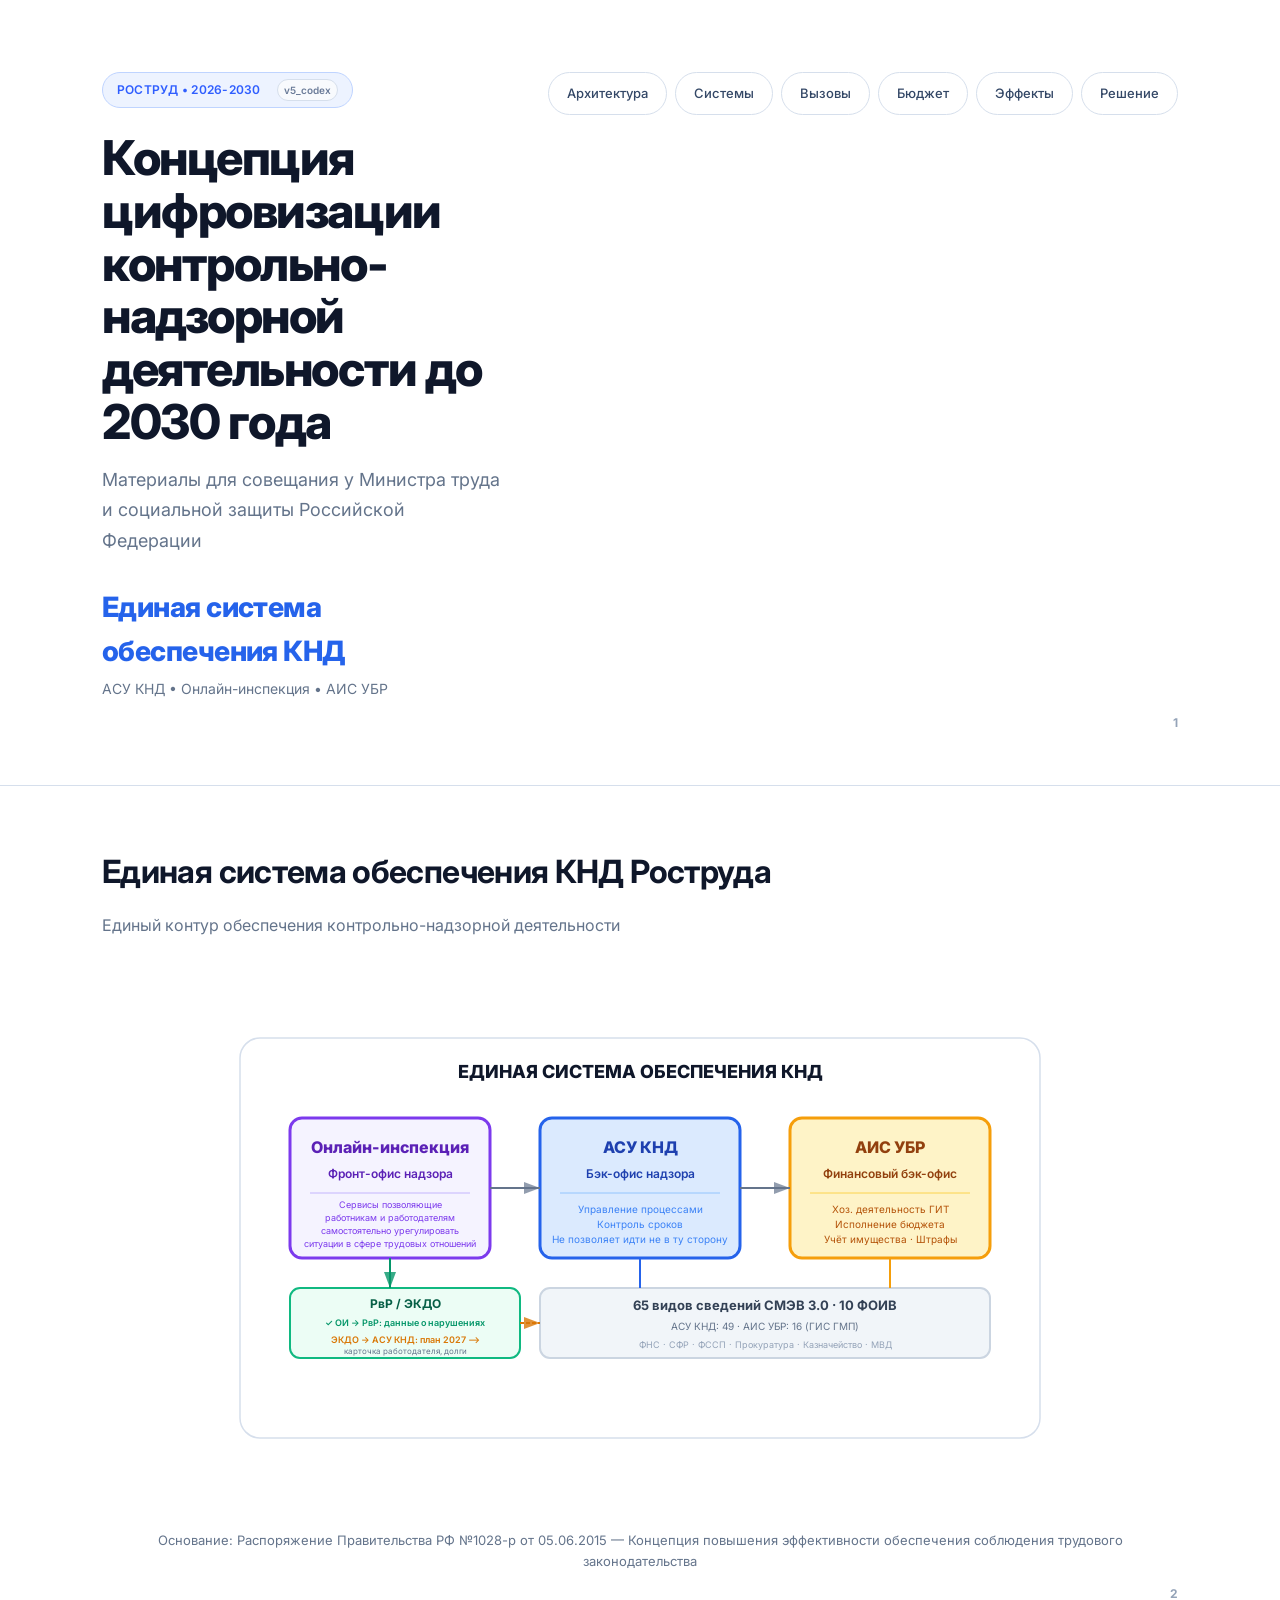
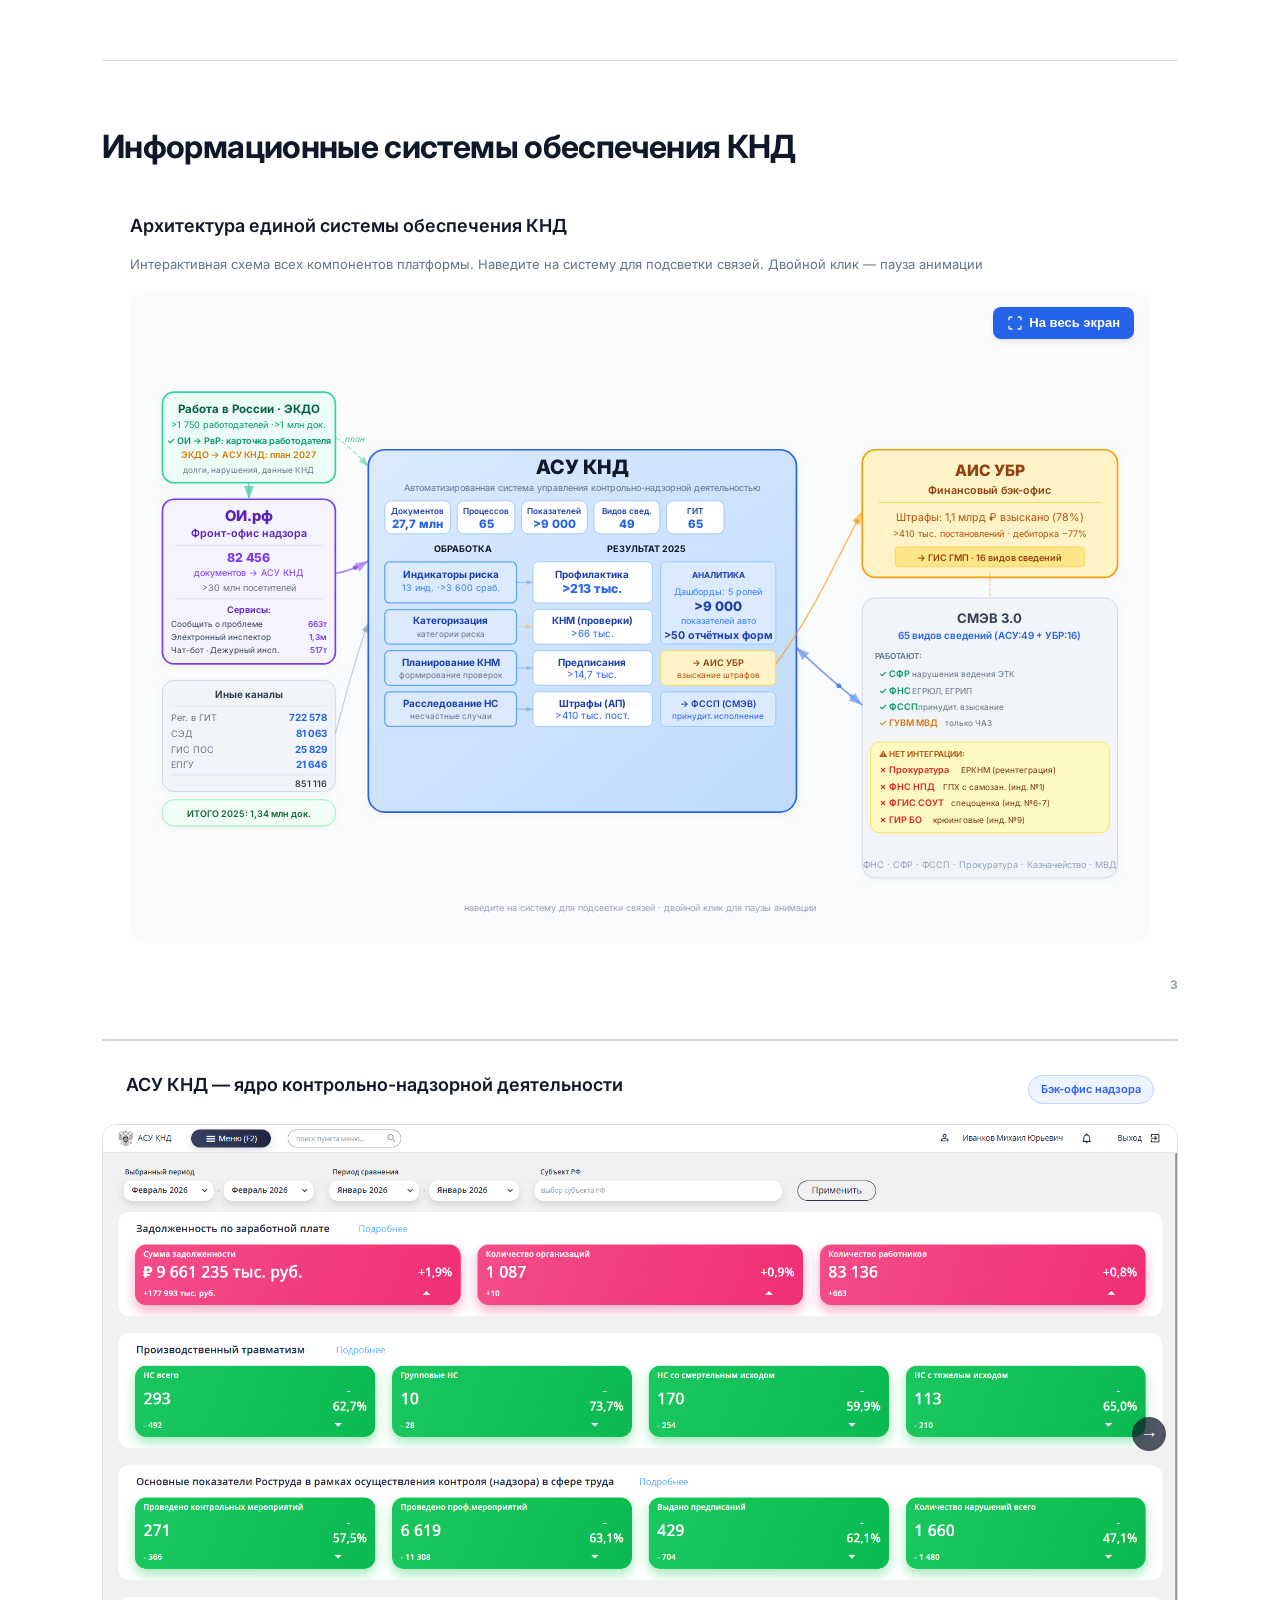
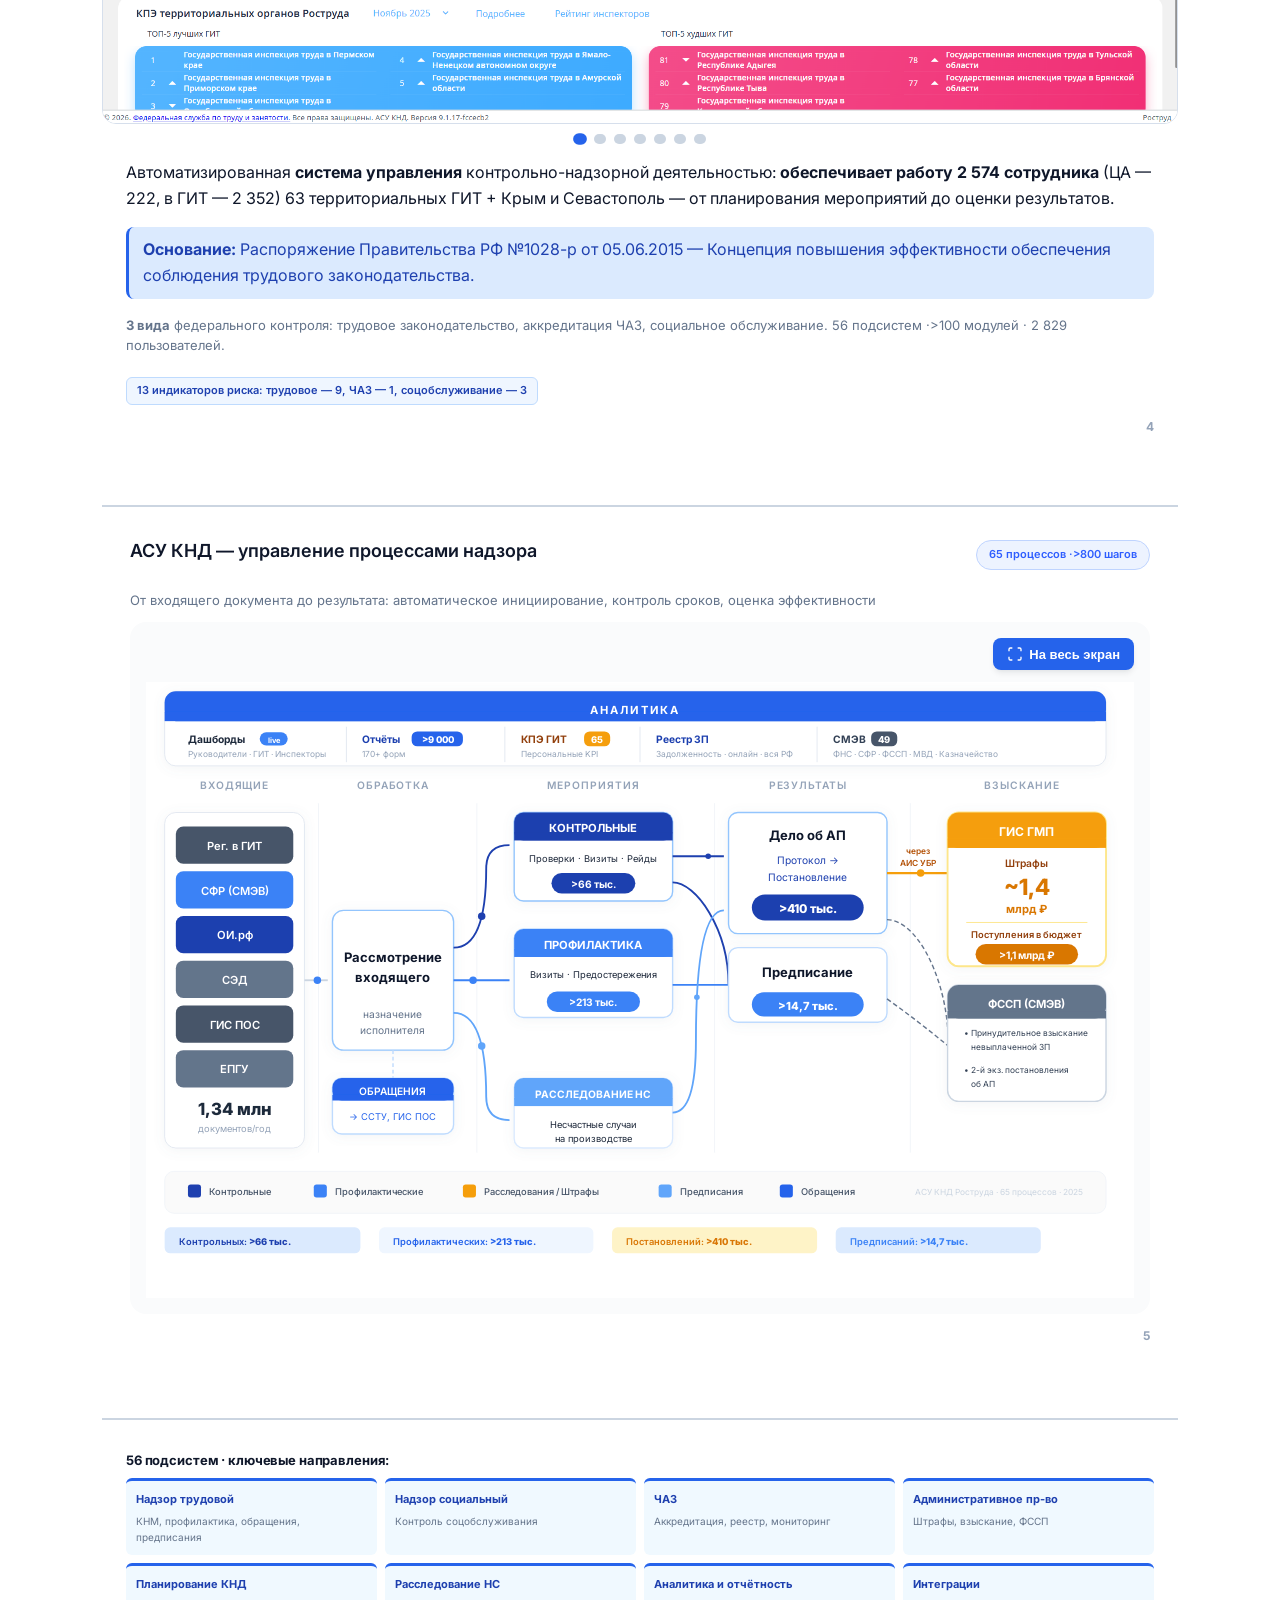
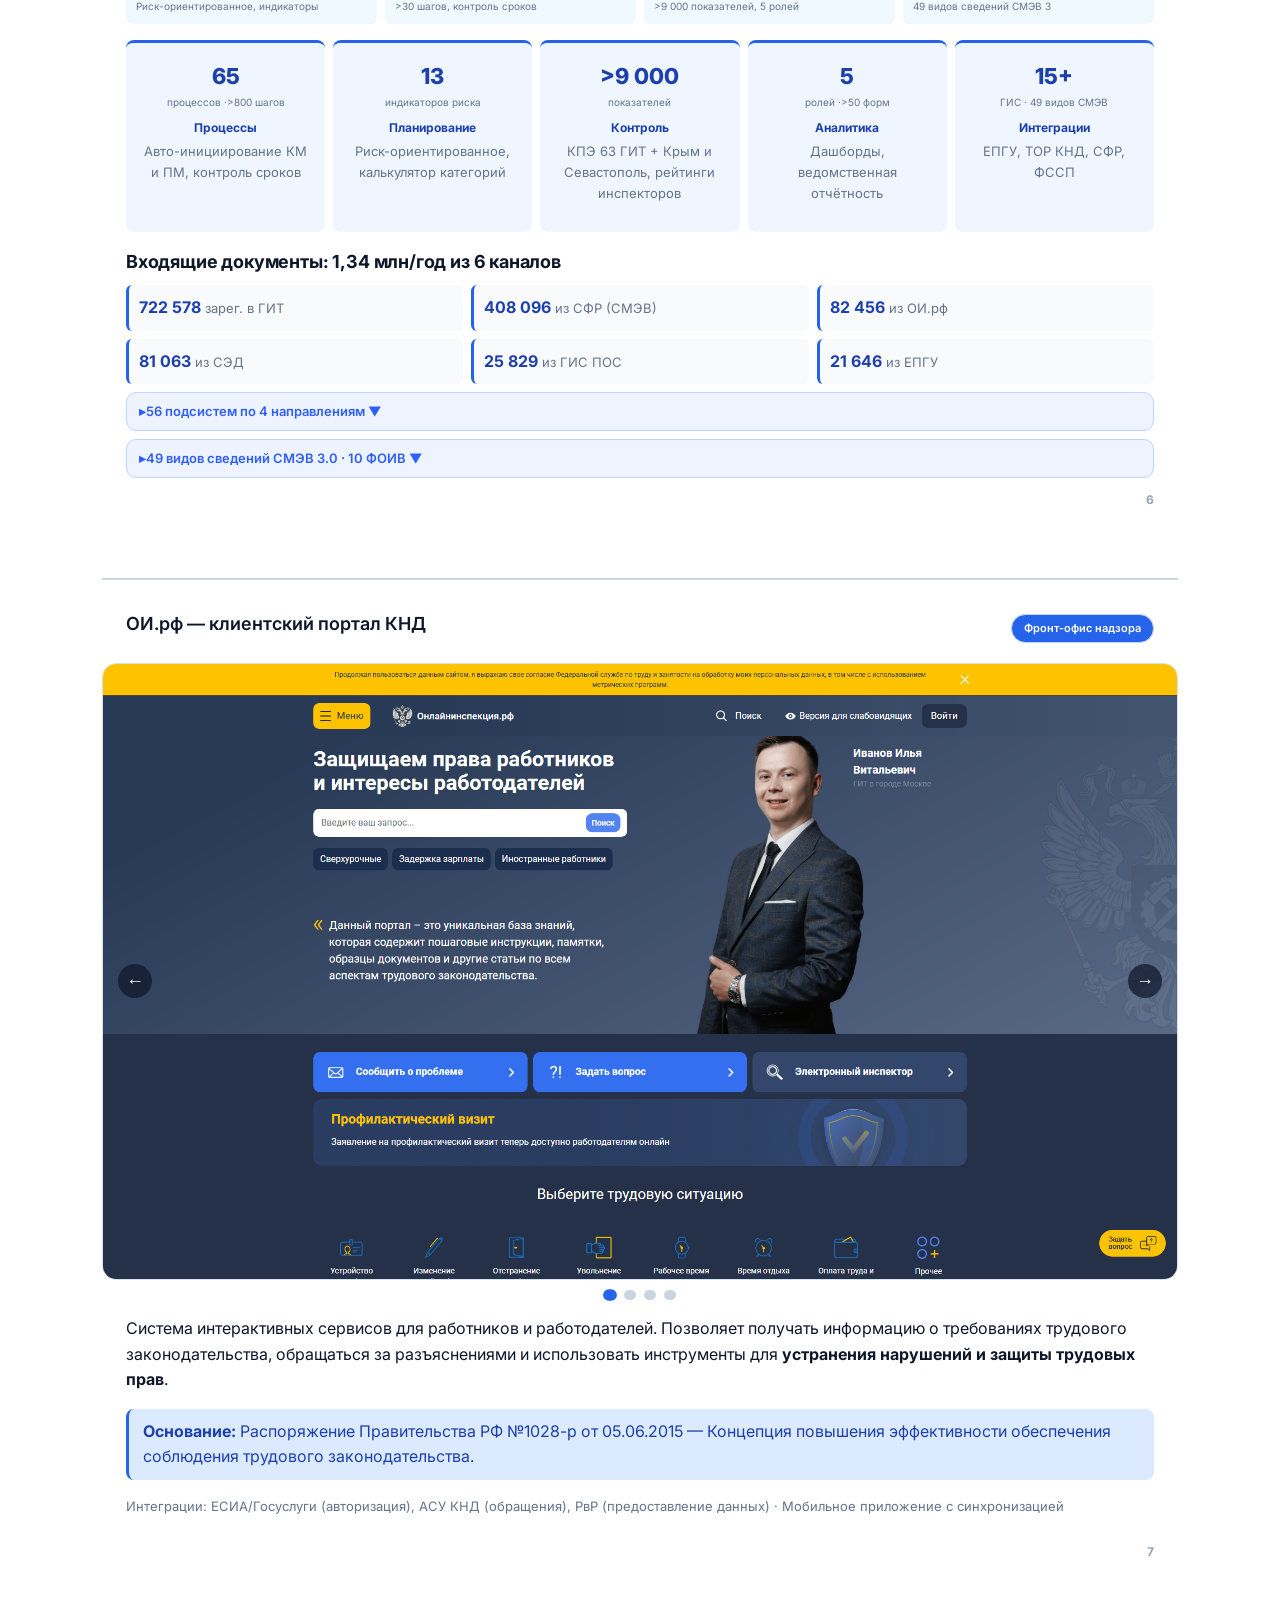
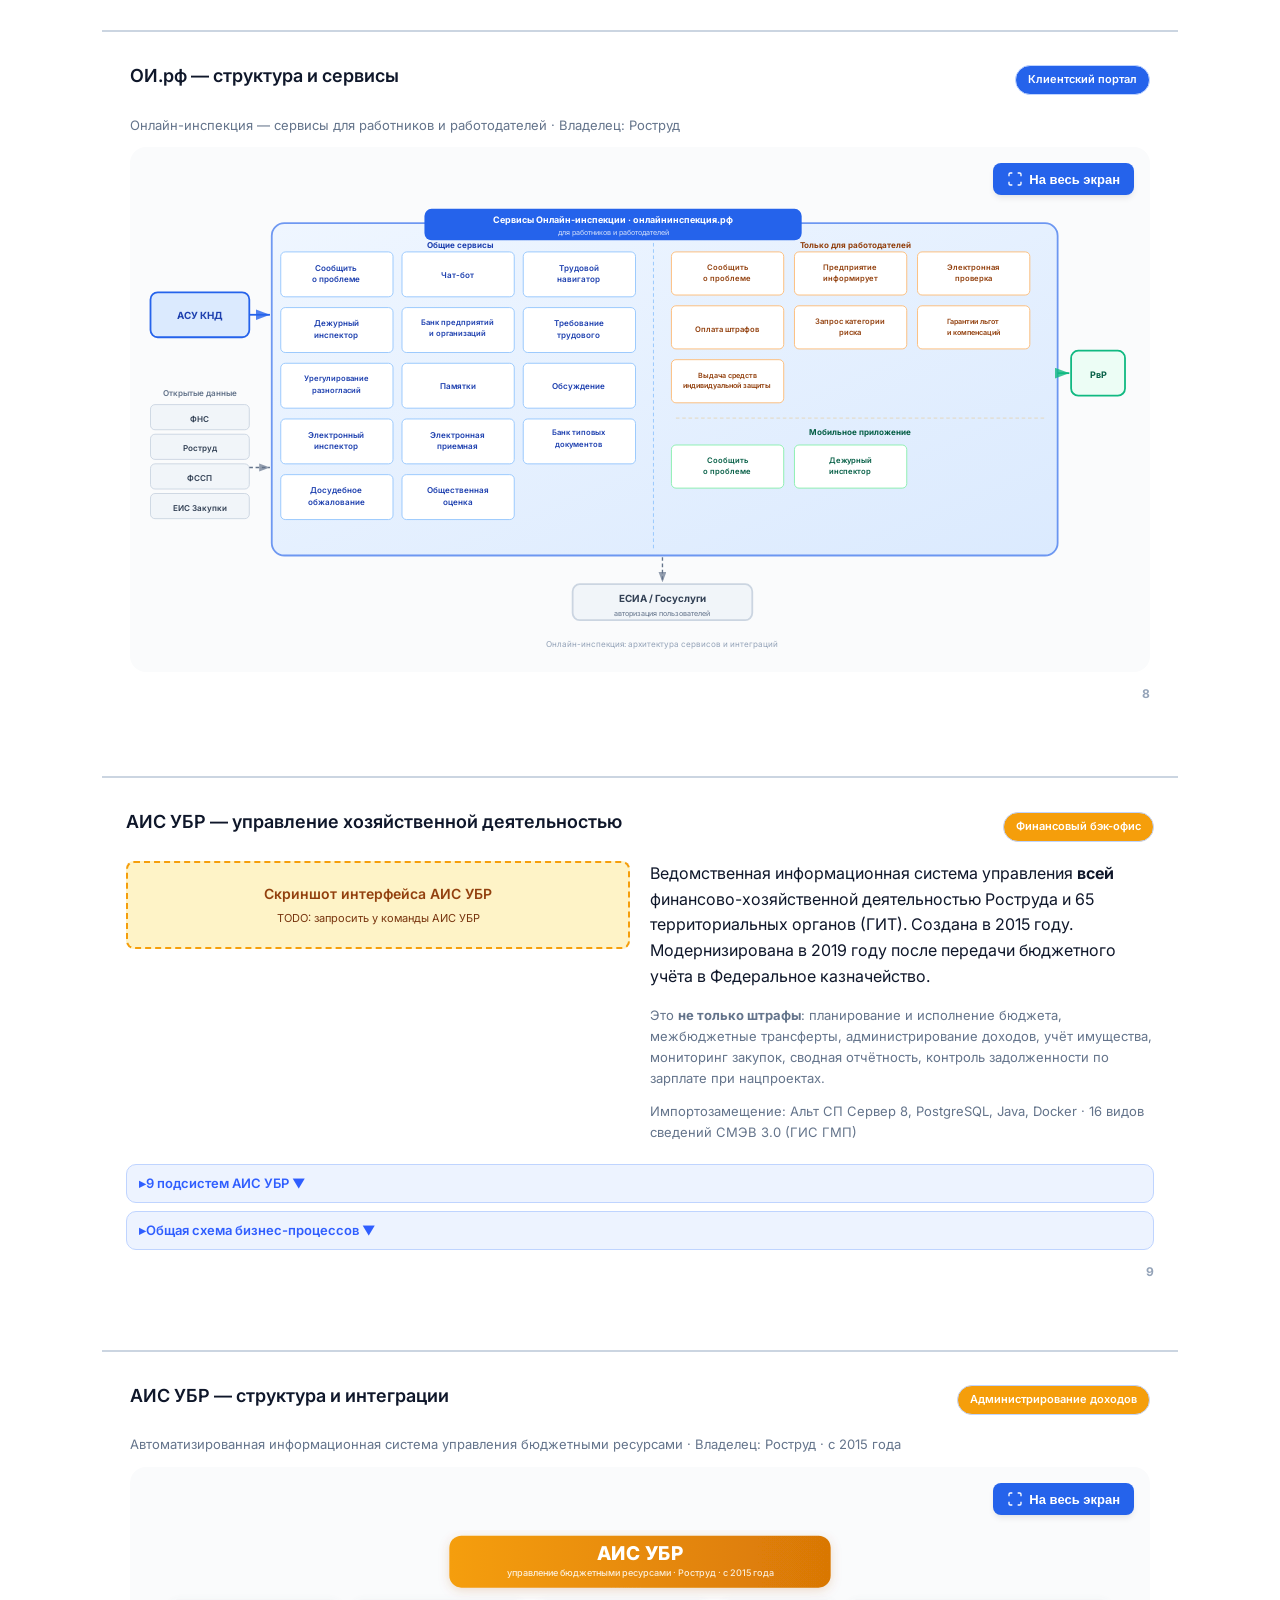
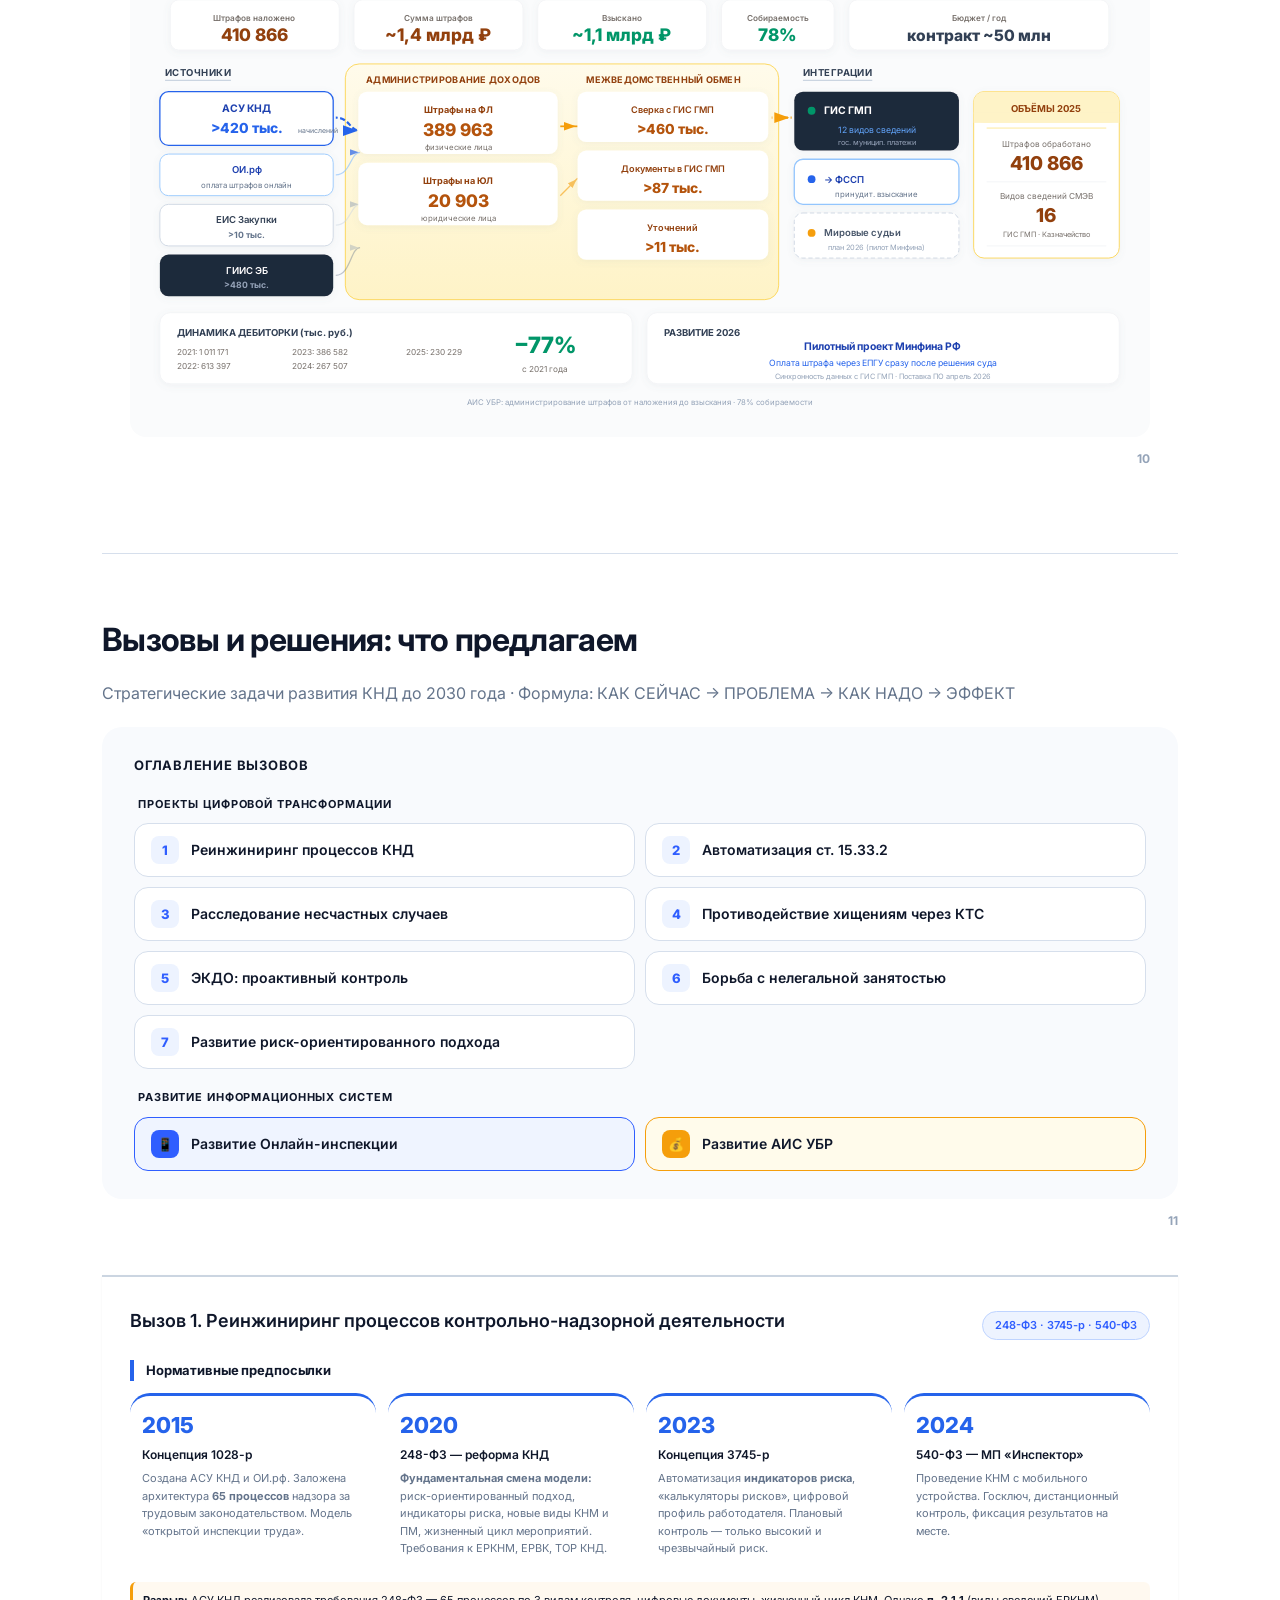
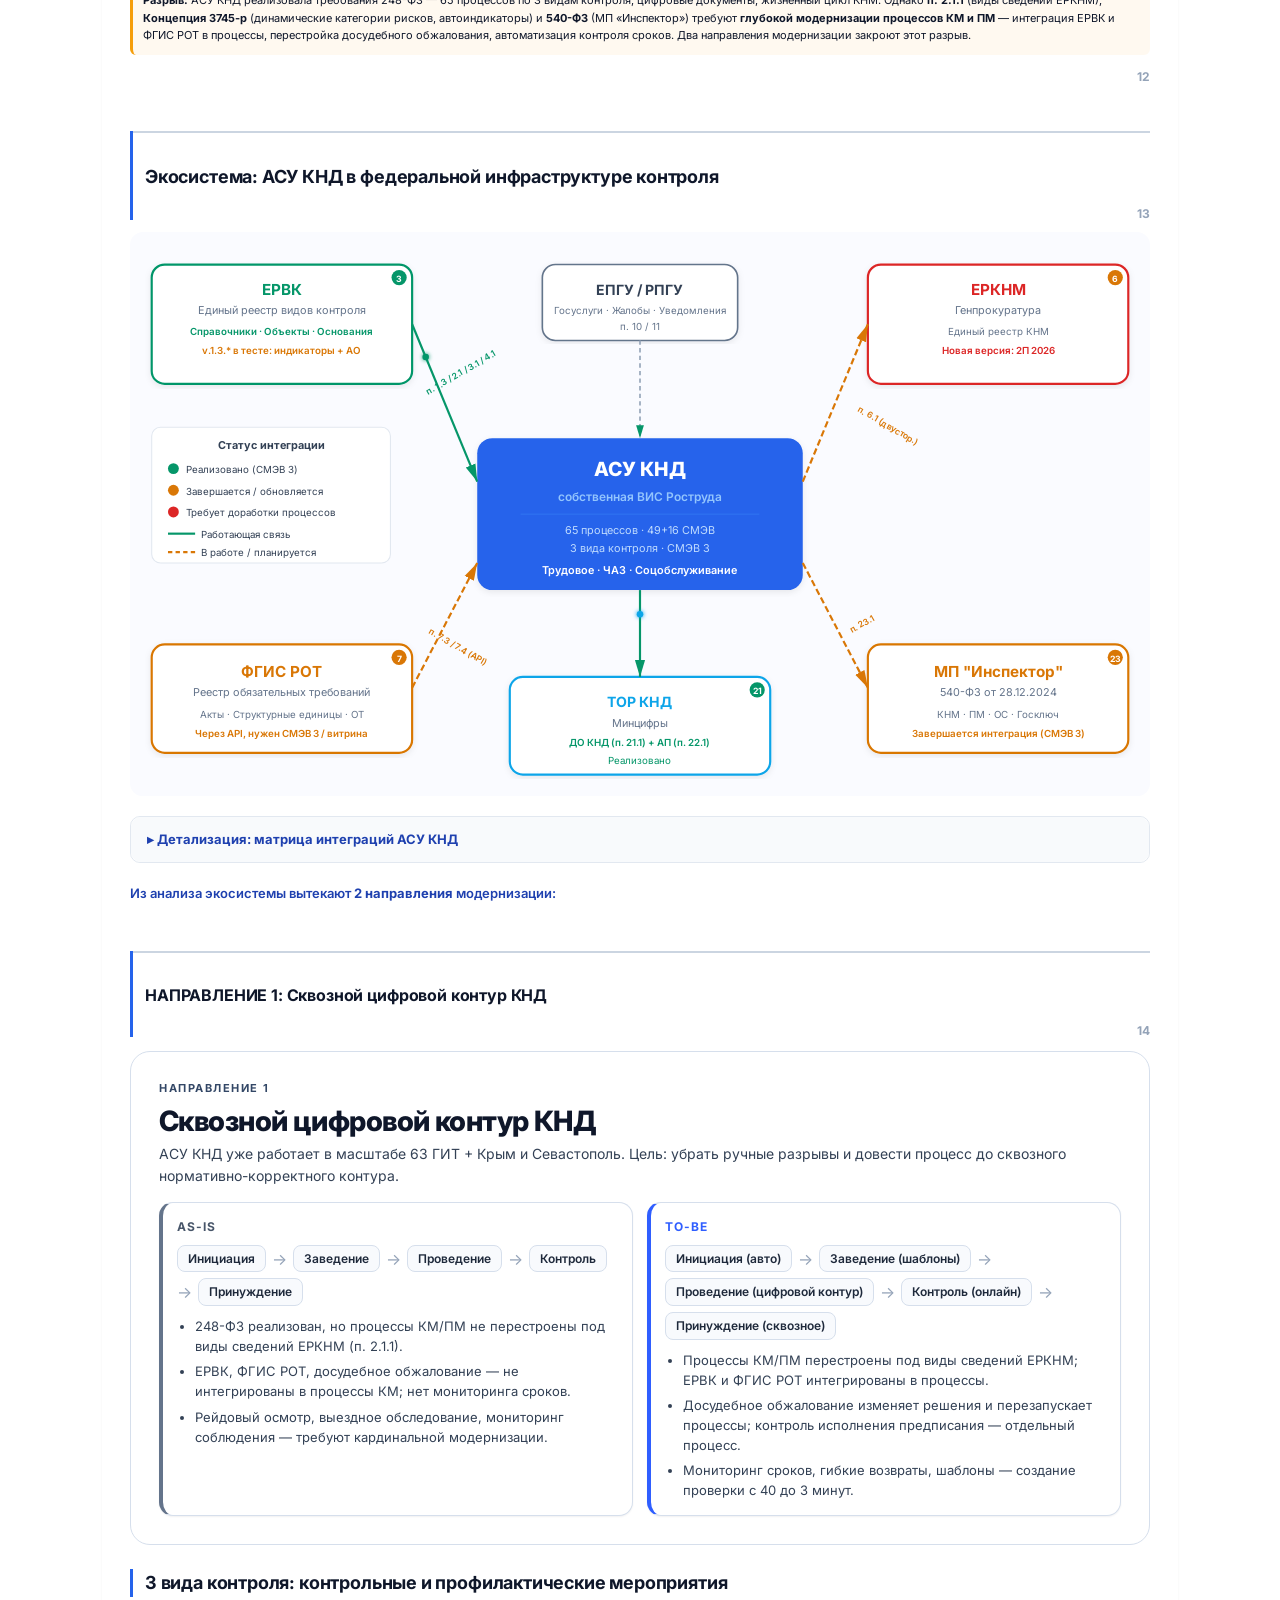
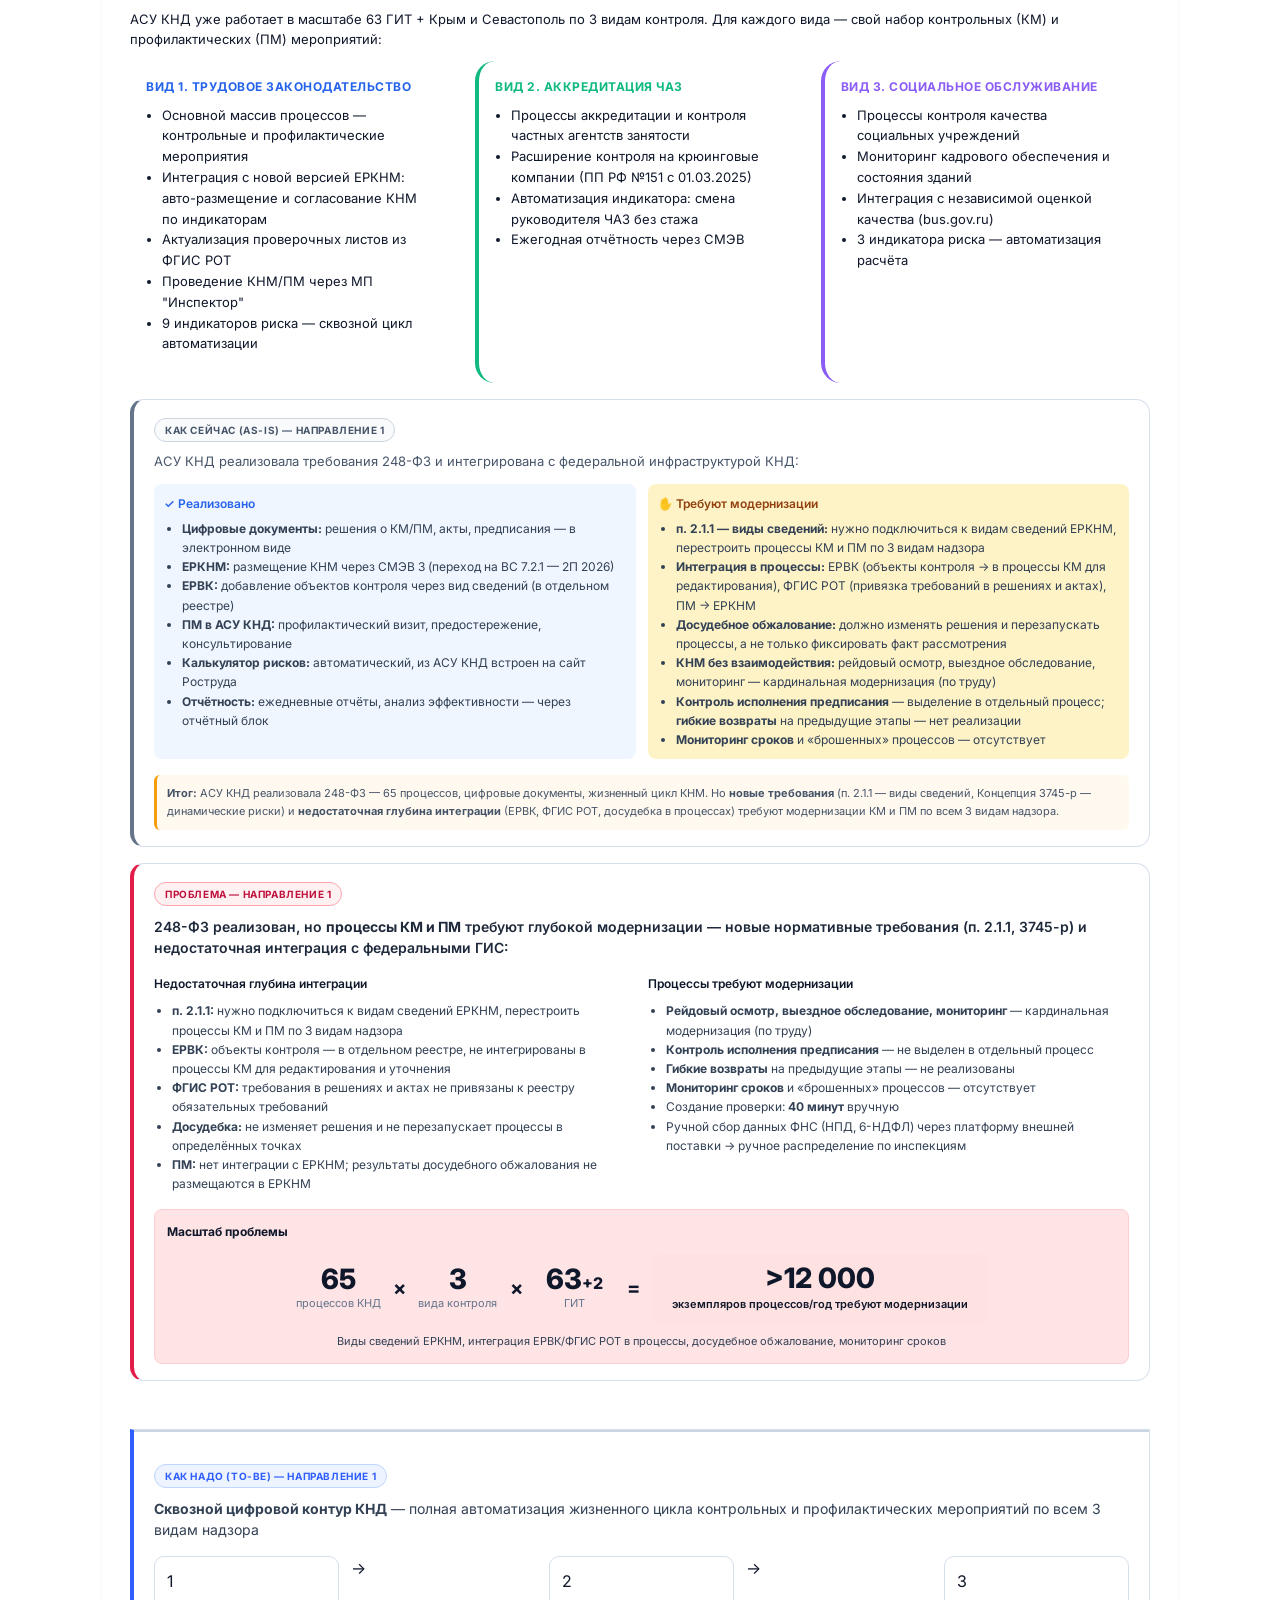
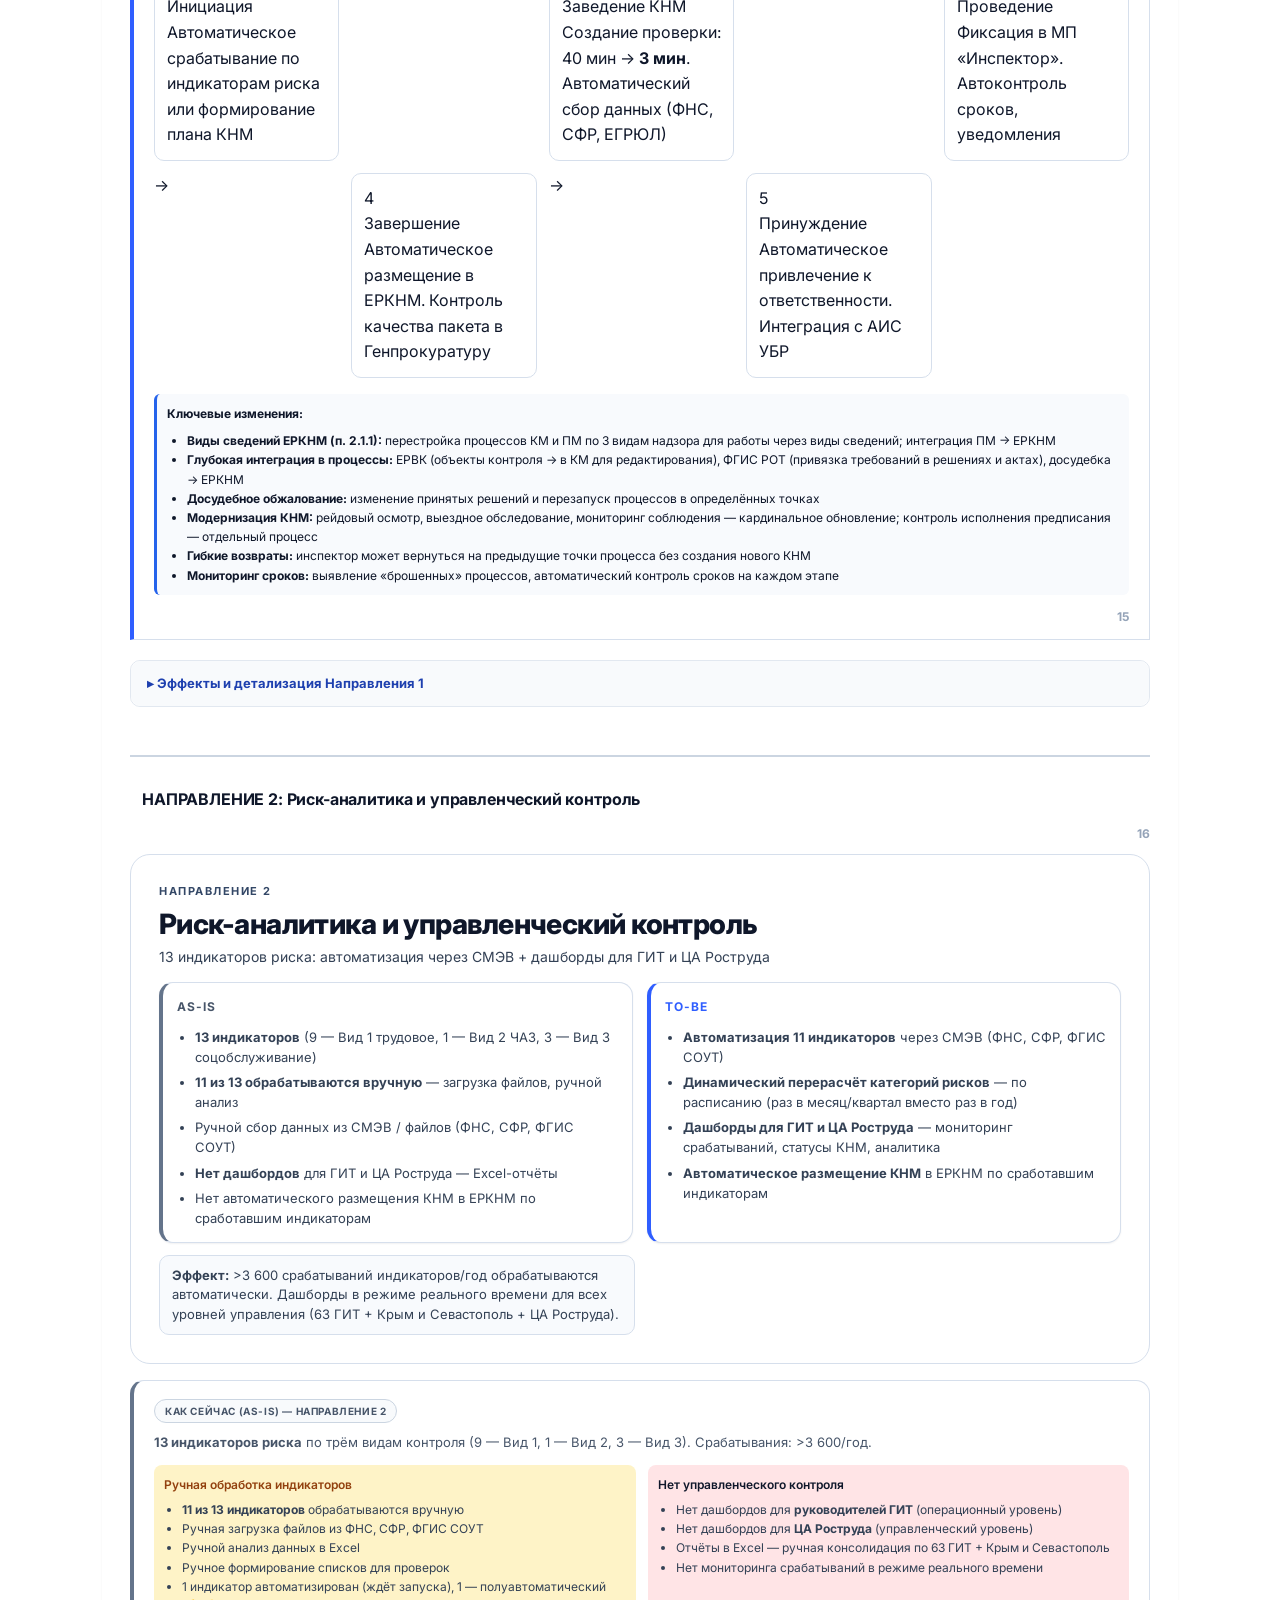
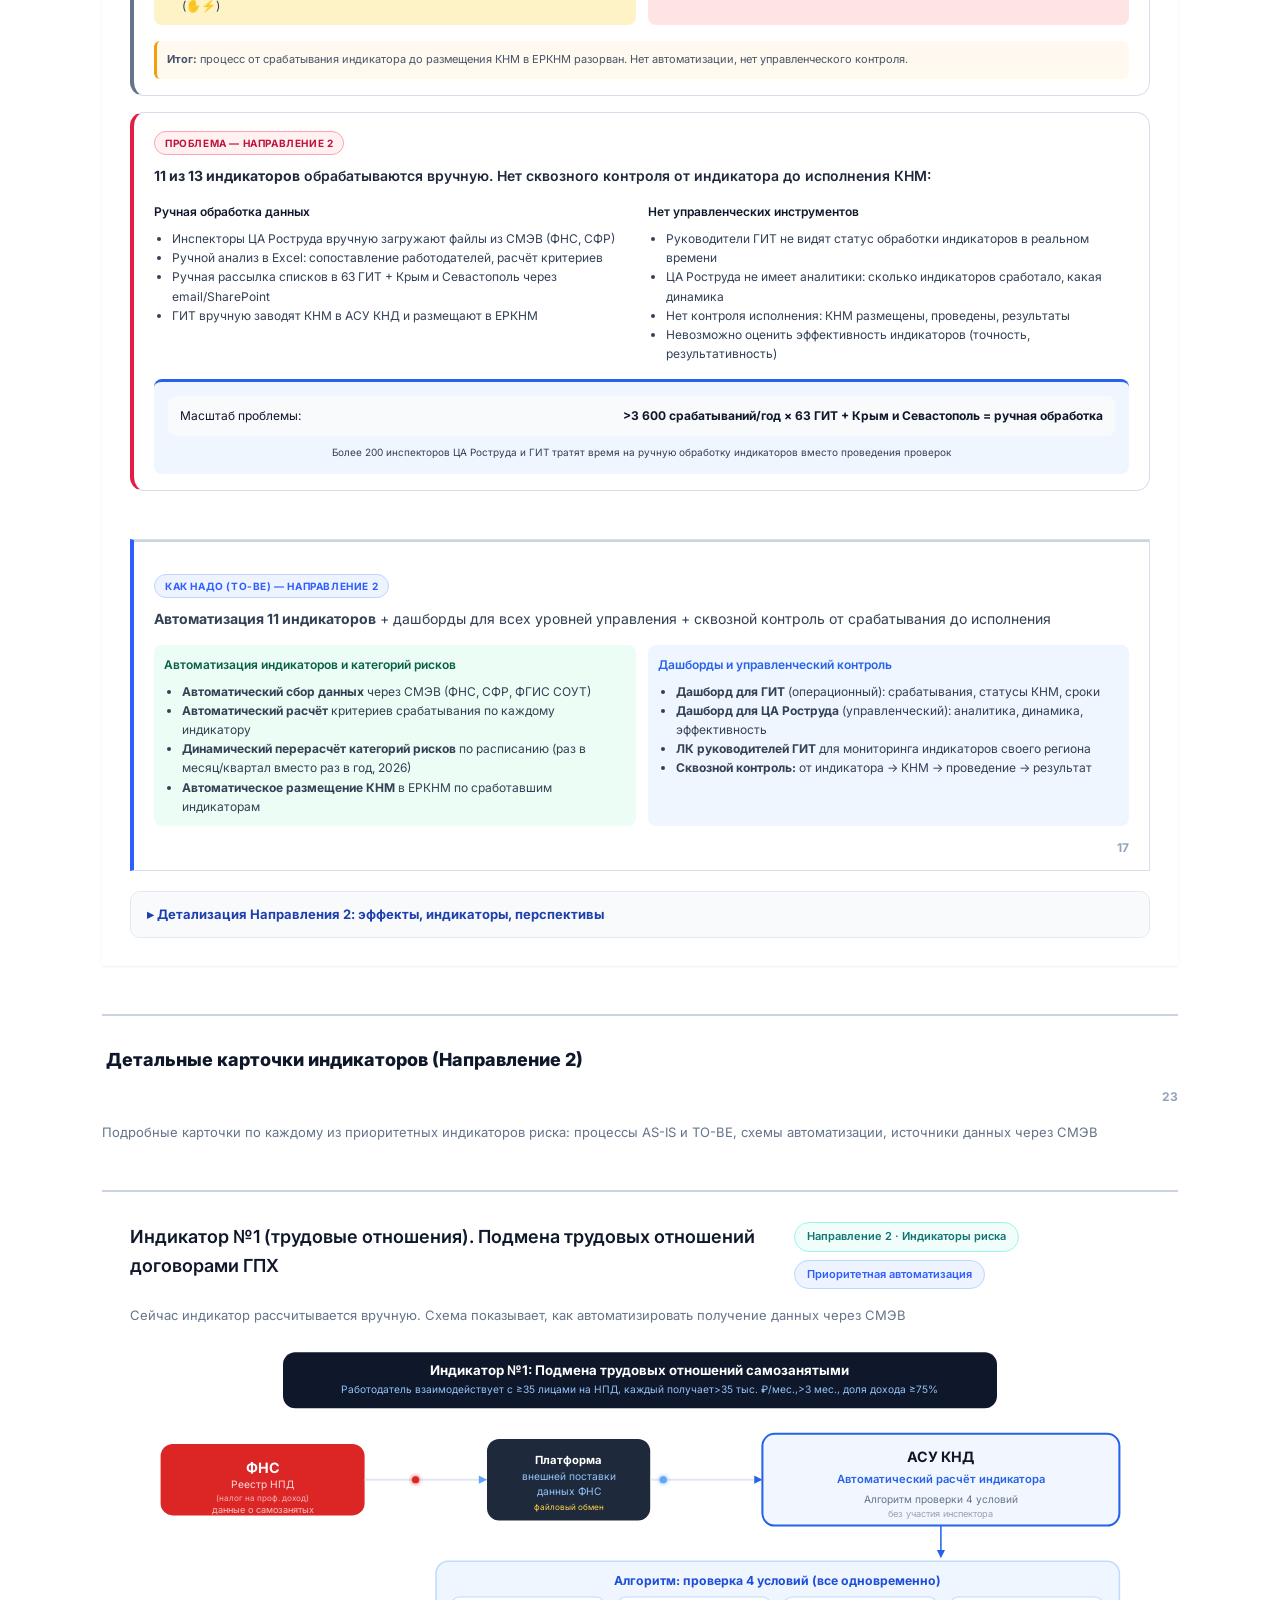
==== index.html @ 334f77c2 "Initial deploy: КНД Роструда 2030" ====
﻿<!DOCTYPE html>
<html lang="ru">
<head>
  <meta charset="UTF-8">
  <meta name="viewport" content="width=device-width, initial-scale=1.0">
  <title>Концепция развития КНД Роструда до 2030 года</title>
  <link rel="preconnect" href="https://fonts.googleapis.com">
  <link rel="preconnect" href="https://fonts.gstatic.com" crossorigin>
  <link href="https://fonts.googleapis.com/css2?family=Inter:wght@400;500;600;700;800;900&display=swap" rel="stylesheet">
  <link rel="stylesheet" href="styles.css">
  <!-- bpmn-js removed: BPMN diagrams now rendered as static SVG images -->
</head>
<body>

  <!-- Sticky navigation -->
  <div class="sticky-nav" id="stickyNav">
    <div class="sticky-nav__inner">
      <a href="#top" class="sticky-nav__logo">Концепция КНД <span class="version-badge">v5_codex</span></a>
      <div class="sticky-nav__links">
        <a href="#architecture">Архитектура</a>
        <a href="#platform" data-sub="sub-platform">Системы <span class="sticky-nav__arrow">&#9662;</span></a>
        <a href="#projects" data-sub="sub-projects">Вызовы <span class="sticky-nav__arrow">&#9662;</span></a>
        <a href="#finance">Бюджет</a>
        <a href="#effects">Эффекты</a>
        <a href="#risks">Риски</a>
        <a href="#ask">Решение</a>
      </div>
    </div>
    <div class="sticky-nav__subrow" id="sub-platform">
      <div class="sticky-nav__subrow-inner">
        <a href="#p-arch">Архитектура</a>
        <a href="#p-asuknd-schema">АСУ КНД</a>
        <a href="#p-oi-schema">ОИ.рф</a>
        <a href="#p-ubr-schema">АИС УБР</a>
      </div>
    </div>
    <div class="sticky-nav__subrow" id="sub-projects">
      <div class="sticky-nav__subrow-inner">
        <a href="#p-indicators">1. Вызов 1 (ядро)</a>
        <a href="#proj-1533">2. ст. 15.33.2</a>
        <a href="#proj-ns">3. Расследование НС</a>
        <a href="#proj-kts">4. Хищения КТС</a>
        <a href="#proj-ai">ИИ+ЭКДО</a>
        <a href="#risks">Импортозамещение</a>
      </div>
    </div>
  </div>

  <header class="hero" id="top">
    <div class="container">
      <div class="hero__top">
        <div class="hero__left">
          <div class="pill">РОСТРУД • 2026-2030 <span class="version-badge ml-2">v5_codex</span></div>
          <h1>Концепция цифровизации контрольно-надзорной деятельности до 2030 года</h1>
          <p class="lead">Материалы для совещания у Министра труда и социальной защиты Российской Федерации</p>
          <div class="platform-name">Единая система обеспечения КНД</div>
          <div class="platform-desc">АСУ КНД • Онлайн-инспекция • АИС УБР</div>
        </div>
        <nav class="nav">
          <a href="#architecture">Архитектура</a>
          <a href="#platform">Системы</a>
          <a href="#projects">Вызовы</a>
          <a href="#finance">Бюджет</a>
          <a href="#effects">Эффекты</a>
          <a href="#ask">Решение</a>
        </nav>
      </div>

      </div>
  </header>

  <main class="container">

    <!-- ===== СЛАЙД 1: АРХИТЕКТУРА ===== -->
    <section id="architecture" class="section">
      <h2>Единая система обеспечения КНД Роструда</h2>
      <p class="muted">Единый контур обеспечения контрольно-надзорной деятельности</p>

      <div class="card mt-5" style="padding: 30px">
        <svg viewBox="0 0 900 500" xmlns="http://www.w3.org/2000/svg" class="svg-diagram svg-diagram--centered" font-family="Inter, system-ui, sans-serif">
          <!-- Фон -->
          <rect x="50" y="50" width="800" height="400" rx="20" fill="#FFFFFF" stroke="#D6DFEC" stroke-width="1.5"/>

          <!-- Заголовок -->
          <text x="450" y="90" text-anchor="middle" fill="#0F172A" font-size="18" font-weight="800">ЕДИНАЯ СИСТЕМА ОБЕСПЕЧЕНИЯ КНД</text>

          <!-- Три системы -->
          <!-- Онлайн-инспекция (ФРОНТ) -->
          <rect x="100" y="130" width="200" height="140" rx="12" fill="#F5F3FF" stroke="#7C3AED" stroke-width="3"/>
          <text x="200" y="165" text-anchor="middle" fill="#5B21B6" font-size="16" font-weight="800">Онлайн-инспекция</text>
          <text x="200" y="190" text-anchor="middle" fill="#5B21B6" font-size="12" font-weight="600">Фронт-офис надзора</text>
          <line x1="120" y1="205" x2="280" y2="205" stroke="#C4B5FD" stroke-width="1"/>
          <text x="200" y="220" text-anchor="middle" fill="#7C3AED" font-size="9">Сервисы позволяющие</text>
          <text x="200" y="233" text-anchor="middle" fill="#7C3AED" font-size="9">работникам и работодателям</text>
          <text x="200" y="246" text-anchor="middle" fill="#7C3AED" font-size="9">самостоятельно урегулировать</text>
          <text x="200" y="259" text-anchor="middle" fill="#7C3AED" font-size="9">ситуации в сфере трудовых отношений</text>

          <!-- АСУ КНД (БЭК) -->
          <rect x="350" y="130" width="200" height="140" rx="12" fill="#DBEAFE" stroke="#2563EB" stroke-width="3"/>
          <text x="450" y="165" text-anchor="middle" fill="#1E40AF" font-size="16" font-weight="800">АСУ КНД</text>
          <text x="450" y="190" text-anchor="middle" fill="#1E40AF" font-size="12" font-weight="600">Бэк-офис надзора</text>
          <line x1="370" y1="205" x2="530" y2="205" stroke="#93C5FD" stroke-width="1"/>
          <text x="450" y="225" text-anchor="middle" fill="#3B82F6" font-size="10">Управление процессами</text>
          <text x="450" y="240" text-anchor="middle" fill="#3B82F6" font-size="10">Контроль сроков</text>
          <text x="450" y="255" text-anchor="middle" fill="#3B82F6" font-size="10">Не позволяет идти не в ту сторону</text>

          <!-- АИС УБР -->
          <rect x="600" y="130" width="200" height="140" rx="12" fill="#FEF3C7" stroke="#F59E0B" stroke-width="3"/>
          <text x="700" y="165" text-anchor="middle" fill="#92400E" font-size="16" font-weight="800">АИС УБР</text>
          <text x="700" y="190" text-anchor="middle" fill="#92400E" font-size="12" font-weight="600">Финансовый бэк-офис</text>
          <line x1="620" y1="205" x2="780" y2="205" stroke="#FCD34D" stroke-width="1"/>
          <text x="700" y="225" text-anchor="middle" fill="#B45309" font-size="10">Хоз. деятельность ГИТ</text>
          <text x="700" y="240" text-anchor="middle" fill="#B45309" font-size="10">Исполнение бюджета</text>
          <text x="700" y="255" text-anchor="middle" fill="#B45309" font-size="10">Учёт имущества · Штрафы</text>

          <!-- Связи между системами -->
          <path d="M300,200 L350,200" stroke="#64748B" stroke-width="2" marker-end="url(#arrow)"/>
          <path d="M550,200 L600,200" stroke="#64748B" stroke-width="2" marker-end="url(#arrow)"/>

          <!-- ===== Нижняя строка: РвР (слева) + СМЭВ (справа) ===== -->

          <!-- РвР / ЭКДО (слева, под ОИ) -->
          <rect x="100" y="300" width="230" height="70" rx="10" fill="#ECFDF5" stroke="#10B981" stroke-width="2"/>
          <text x="215" y="320" text-anchor="middle" fill="#065F46" font-size="12" font-weight="700">РвР / ЭКДО</text>
          <text x="215" y="338" text-anchor="middle" fill="#059669" font-size="9" font-weight="600">✓ ОИ → РвР: данные о нарушениях</text>
          <text x="215" y="355" text-anchor="middle" fill="#D97706" font-size="9" font-weight="600">ЭКДО → АСУ КНД: план 2027 ⟶</text>
          <text x="215" y="366" text-anchor="middle" fill="#64748B" font-size="8">карточка работодателя, долги</text>

          <!-- СМЭВ (справа, под АСУ КНД + АИС УБР) -->
          <rect x="350" y="300" width="450" height="70" rx="10" fill="#F1F5F9" stroke="#CBD5E1" stroke-width="2"/>
          <text x="575" y="322" text-anchor="middle" fill="#334155" font-size="13" font-weight="700">65 видов сведений СМЭВ 3.0 · 10 ФОИВ</text>
          <text x="575" y="342" text-anchor="middle" fill="#64748B" font-size="10">АСУ КНД: 49 · АИС УБР: 16 (ГИС ГМП)</text>
          <text x="575" y="360" text-anchor="middle" fill="#94A3B8" font-size="9">ФНС · СФР · ФССП · Прокуратура · Казначейство · МВД</text>

          <!-- Стрелка ОИ → РвР (вниз) -->
          <path d="M200,270 L200,300" stroke="#059669" stroke-width="2" marker-end="url(#arrow-green)"/>

          <!-- Стрелки АСУ КНД и АИС УБР → СМЭВ (вниз) -->
          <path d="M450,270 L450,300" stroke="#2563EB" stroke-width="2"/>
          <path d="M700,270 L700,300" stroke="#F59E0B" stroke-width="2"/>

          <!-- Стрелка ЭКДО → АСУ КНД (горизонтальный пунктир) -->
          <path d="M330,335 L350,335" stroke="#D97706" stroke-width="2" stroke-dasharray="4,2" marker-end="url(#arrow-amber)"/>

          <!-- Маркеры стрелок -->
          <defs>
            <marker id="arrow" markerWidth="8" markerHeight="6" refX="8" refY="3" orient="auto">
              <path d="M0,0 L8,3 L0,6" fill="#64748B" opacity="0.7"/>
            </marker>
            <marker id="arrow-green" markerWidth="8" markerHeight="6" refX="8" refY="3" orient="auto">
              <path d="M0,0 L8,3 L0,6" fill="#059669" opacity="0.8"/>
            </marker>
            <marker id="arrow-amber" markerWidth="8" markerHeight="6" refX="8" refY="3" orient="auto">
              <path d="M0,0 L8,3 L0,6" fill="#D97706" opacity="0.8"/>
            </marker>
          </defs>
        </svg>
      </div>
      <p class="muted small mt-3 text-center">Основание: Распоряжение Правительства РФ №1028-р от 05.06.2015 — Концепция повышения эффективности обеспечения соблюдения трудового законодательства</p>
    </section>

    <!-- ===== 2. СИСТЕМЫ ДЕТАЛЬНО ===== -->
    <section id="platform" class="section">
      <h2>Информационные системы обеспечения КНД</h2>

      <!-- Архитектура и взаимодействие подсистем ЕЦПОТ -->
      <div id="p-arch" class="card schema-container mt-5" style="padding: 20px 28px">
        <h3 class="mb-1">Архитектура единой системы обеспечения КНД</h3>
        <p class="muted small mb-4">Интерактивная схема всех компонентов платформы. Наведите на систему для подсветки связей. Двойной клик — пауза анимации</p>
        <div class="schema-wrapper" id="arch-schema-wrapper">
          <div class="schema-toolbar"><button class="schema-fullscreen-btn" onclick="toggleFullscreen('arch-schema-wrapper')">
            <svg viewBox="0 0 24 24" fill="none" stroke="currentColor" stroke-width="2">
              <path d="M8 3H5a2 2 0 0 0-2 2v3m18 0V5a2 2 0 0 0-2-2h-3m0 18h3a2 2 0 0 0 2-2v-3M3 16v3a2 2 0 0 0 2 2h3"/>
            </svg>
            На весь экран
          </button></div>
          <svg id="subsystemDiagram" viewBox="0 0 1200 700" xmlns="http://www.w3.org/2000/svg" class="svg-diagram svg-diagram--lg" font-family="Inter, system-ui, sans-serif">
  <defs>
    <linearGradient id="sd-core" x1="0%" y1="0%" x2="100%" y2="100%">
      <stop offset="0%" stop-color="#DBEAFE"/><stop offset="100%" stop-color="#BFDBFE"/>
    </linearGradient>
    <marker id="sd-arrow" markerWidth="8" markerHeight="6" refX="8" refY="3" orient="auto">
      <path d="M0,0 L8,3 L0,6" fill="#64748B" opacity="0.7"/>
    </marker>
    <marker id="sd-arrow-blue" markerWidth="8" markerHeight="6" refX="8" refY="3" orient="auto">
      <path d="M0,0 L8,3 L0,6" fill="#2563EB" opacity="0.8"/>
    </marker>
    <marker id="sd-arrow-blue-rev" markerWidth="8" markerHeight="6" refX="0" refY="3" orient="auto">
      <path d="M8,0 L0,3 L8,6" fill="#2563EB" opacity="0.8"/>
    </marker>
    <marker id="sd-arrow-green" markerWidth="8" markerHeight="6" refX="8" refY="3" orient="auto">
      <path d="M0,0 L8,3 L0,6" fill="#10B981" opacity="0.8"/>
    </marker>
    <marker id="sd-arrow-amber" markerWidth="8" markerHeight="6" refX="8" refY="3" orient="auto">
      <path d="M0,0 L8,3 L0,6" fill="#F59E0B" opacity="0.8"/>
    </marker>
    <marker id="sd-arrow-purple" markerWidth="8" markerHeight="6" refX="8" refY="3" orient="auto">
      <path d="M0,0 L8,3 L0,6" fill="#7C3AED" opacity="0.8"/>
    </marker>

    <!-- Тень (одна, нейтральная) -->
    <filter id="sd-shadow" x="-8%" y="-8%" width="120%" height="130%">
      <feDropShadow dx="0" dy="2" stdDeviation="4" flood-color="#64748B" flood-opacity="0.08"/>
    </filter>
  </defs>

  <!-- ========== LEFT: РвР / ЭКДО (над ОИ.рф) ========== -->
  <g class="sd-group" data-sys="rvr">
    <rect x="20" y="50" width="210" height="110" rx="14" fill="#ECFDF5" stroke="#34D399" stroke-width="2" filter="url(#sd-shadow)"/>
    <text x="125" y="75" text-anchor="middle" fill="#065F46" font-size="14" font-weight="700">Работа в России · ЭКДО</text>
    <text x="125" y="94" text-anchor="middle" fill="#059669" font-size="11">>1 750 работодателей ·>1 млн док.</text>
    <text x="125" y="113" text-anchor="middle" fill="#059669" font-size="11" font-weight="600">✓ ОИ → РвР: карточка работодателя</text>
    <text x="125" y="130" text-anchor="middle" fill="#D97706" font-size="11" font-weight="600">ЭКДО → АСУ КНД: план 2027</text>
    <text x="125" y="148" text-anchor="middle" fill="#64748B" font-size="10">долги, нарушения, данные КНД</text>
  </g>

  <!-- ========== LEFT: ОИ.рф (фронт-офис) ========== -->
  <g class="sd-group" data-sys="oi">
    <rect x="20" y="180" width="210" height="200" rx="14" fill="#F5F3FF" stroke="#7C3AED" stroke-width="2" filter="url(#sd-shadow)"/>
    <text x="125" y="207" text-anchor="middle" fill="#5B21B6" font-size="18" font-weight="800">ОИ.рф</text>
    <text x="125" y="226" text-anchor="middle" fill="#5B21B6" font-size="13" font-weight="600">Фронт-офис надзора</text>
    <line x1="35" y1="236" x2="215" y2="236" stroke="#DDD6FE" stroke-width="1"/>
    <text x="125" y="256" text-anchor="middle" fill="#7C3AED" font-size="15" font-weight="800">82 456</text>
    <text x="125" y="273" text-anchor="middle" fill="#7C3AED" font-size="11">документов → АСУ КНД</text>
    <text x="125" y="291" text-anchor="middle" fill="#64748B" font-size="11">>30 млн посетителей</text>
    <line x1="35" y1="301" x2="215" y2="301" stroke="#DDD6FE" stroke-width="1"/>
    <text x="125" y="318" text-anchor="middle" fill="#5B21B6" font-size="11" font-weight="600">Сервисы:</text>
    <text x="30" y="335" fill="#334155" font-size="10">Сообщить о проблеме</text><text x="220" y="335" text-anchor="end" fill="#7C3AED" font-size="10" font-weight="600">663т</text>
    <text x="30" y="351" fill="#334155" font-size="10">Электронный инспектор</text><text x="220" y="351" text-anchor="end" fill="#7C3AED" font-size="10" font-weight="600">1,3м</text>
    <text x="30" y="367" fill="#334155" font-size="10">Чат-бот · Дежурный инсп.</text><text x="220" y="367" text-anchor="end" fill="#7C3AED" font-size="10" font-weight="600">517т</text>
  </g>

  <!-- ========== LEFT: Иные каналы входящих документов ========== -->
  <g class="sd-group" data-sys="channels">
    <rect x="20" y="400" width="210" height="135" rx="14" fill="#F1F5F9" stroke="#CBD5E1" stroke-width="1" filter="url(#sd-shadow)"/>
    <text x="125" y="422" text-anchor="middle" fill="#334155" font-size="12" font-weight="700">Иные каналы</text>
    <line x1="30" y1="431" x2="220" y2="431" stroke="#CBD5E1" stroke-width="0.5"/>
    <text x="30" y="450" fill="#64748B" font-size="11">Рег. в ГИТ</text><text x="220" y="450" text-anchor="end" fill="#2563EB" font-size="12" font-weight="700">722 578</text>
    <text x="30" y="469" fill="#64748B" font-size="11">СЭД</text><text x="220" y="469" text-anchor="end" fill="#2563EB" font-size="12" font-weight="700">81 063</text>
    <text x="30" y="488" fill="#64748B" font-size="11">ГИС ПОС</text><text x="220" y="488" text-anchor="end" fill="#2563EB" font-size="12" font-weight="700">25 829</text>
    <text x="30" y="507" fill="#64748B" font-size="11">ЕПГУ</text><text x="220" y="507" text-anchor="end" fill="#2563EB" font-size="12" font-weight="700">21 646</text>
    <line x1="30" y1="515" x2="220" y2="515" stroke="#CBD5E1" stroke-width="0.5"/>
    <text x="220" y="530" text-anchor="end" fill="#334155" font-size="11" font-weight="600">851 116</text>
  </g>

  <!-- Итого входящих -->
  <rect x="20" y="545" width="210" height="32" rx="14" fill="#F0FDF4" stroke="#86EFAC" filter="url(#sd-shadow)"/>
  <text x="125" y="566" text-anchor="middle" fill="#166534" font-size="11" font-weight="600">ИТОГО 2025: 1,34 млн док.</text>

  <!-- ========== Стрелки: левая колонка → АСУ КНД ========== -->

  <!-- РвР ↔ ОИ.рф (существующая интеграция) -->
  <g class="sd-link" data-sys="oi">
    <path d="M125,160 C125,167 125,173 125,180" stroke="#34D399" stroke-width="2" fill="none" opacity="0.7" marker-end="url(#sd-arrow-green)"/>
  </g>

  <!-- ЭКДО → АСУ КНД (план 2027) -->
  <g class="sd-link" data-sys="rvr">
    <path d="M230,105 C242,112 256,125 270,140" stroke="#34D399" stroke-width="1.5" fill="none" opacity="0.5" stroke-dasharray="6,3" marker-end="url(#sd-arrow-green)"/>
    <text x="242" y="110" fill="#10B981" font-size="10" font-style="italic" opacity="0.8">план</text>
  </g>

  <!-- ОИ.рф → АСУ КНД -->
  <g class="sd-link" data-sys="oi">
    <path id="oi-path" d="M230,270 C245,268 258,262 270,255" stroke="#7C3AED" stroke-width="2" fill="none" opacity="0.6" marker-end="url(#sd-arrow-purple)"/>
    <circle r="3" fill="#7C3AED" opacity="0.7"><animateMotion dur="1.4s" repeatCount="indefinite"><mpath href="#oi-path"/></animateMotion></circle>
  </g>

  <!-- Иные каналы → АСУ КНД -->
  <g class="sd-link" data-sys="channels">
    <path id="channels-path" d="M230,465 C242,420 255,370 270,330" stroke="#94A3B8" stroke-width="1.5" fill="none" opacity="0.5" marker-end="url(#sd-arrow)"/>
    <circle r="3" fill="#94A3B8" opacity="0.6"><animateMotion dur="1.3s" repeatCount="indefinite"><mpath href="#channels-path"/></animateMotion></circle>
  </g>

  <!-- ========== ЦЕНТР: АСУ КНД ========== -->
  <g class="sd-center">
    <rect x="270" y="120" width="520" height="440" rx="20" fill="url(#sd-core)" stroke="#2563EB" stroke-width="2" filter="url(#sd-shadow)"/>

    <!-- Заголовок -->
    <text x="530" y="150" text-anchor="middle" fill="#0F172A" font-size="24" font-weight="800">АСУ КНД</text>
    <text x="530" y="170" text-anchor="middle" fill="#64748B" font-size="11">Автоматизированная система управления контрольно-надзорной деятельностью</text>

    <!-- KPI панель (pill-форма) -->
    <rect x="290" y="182" width="80" height="40" rx="8" fill="white" stroke="#93C5FD"/>
    <text x="330" y="198" text-anchor="middle" fill="#1E40AF" font-size="10" font-weight="600">Документов</text>
    <text x="330" y="215" text-anchor="middle" fill="#2563EB" font-size="14" font-weight="800">27,7 млн</text>

    <rect x="378" y="182" width="70" height="40" rx="8" fill="white" stroke="#93C5FD"/>
    <text x="413" y="198" text-anchor="middle" fill="#1E40AF" font-size="10" font-weight="600">Процессов</text>
    <text x="413" y="215" text-anchor="middle" fill="#2563EB" font-size="14" font-weight="800">65</text>

    <rect x="456" y="182" width="80" height="40" rx="8" fill="white" stroke="#93C5FD"/>
    <text x="496" y="198" text-anchor="middle" fill="#1E40AF" font-size="10" font-weight="600">Показателей</text>
    <text x="496" y="215" text-anchor="middle" fill="#2563EB" font-size="14" font-weight="800">>9 000</text>

    <rect x="544" y="182" width="80" height="40" rx="8" fill="white" stroke="#93C5FD"/>
    <text x="584" y="198" text-anchor="middle" fill="#1E40AF" font-size="10" font-weight="600">Видов свед.</text>
    <text x="584" y="215" text-anchor="middle" fill="#2563EB" font-size="14" font-weight="800">49</text>

    <rect x="632" y="182" width="70" height="40" rx="8" fill="white" stroke="#93C5FD"/>
    <text x="667" y="198" text-anchor="middle" fill="#1E40AF" font-size="10" font-weight="600">ГИТ</text>
    <text x="667" y="215" text-anchor="middle" fill="#2563EB" font-size="14" font-weight="800">65</text>


    <!-- === ОБРАБОТКА === -->
    <text x="350" y="244" fill="#0F172A" font-size="11" font-weight="700">ОБРАБОТКА</text>

    <rect x="290" y="256" width="160" height="50" rx="6" fill="#DBEAFE" stroke="#60A5FA" stroke-width="1.5"/>
    <text x="370" y="276" text-anchor="middle" fill="#1E40AF" font-size="12" font-weight="700">Индикаторы риска</text>
    <text x="370" y="292" text-anchor="middle" fill="#3B82F6" font-size="11">13 инд. ·>3 600 сраб.</text>

    <rect x="290" y="314" width="160" height="42" rx="6" fill="#DBEAFE" stroke="#60A5FA" stroke-width="1.5"/>
    <text x="370" y="332" text-anchor="middle" fill="#1E40AF" font-size="12" font-weight="700">Категоризация</text>
    <text x="370" y="347" text-anchor="middle" fill="#64748B" font-size="10">категории риска</text>

    <rect x="290" y="364" width="160" height="42" rx="6" fill="#DBEAFE" stroke="#60A5FA" stroke-width="1.5"/>
    <text x="370" y="382" text-anchor="middle" fill="#1E40AF" font-size="12" font-weight="700">Планирование КНМ</text>
    <text x="370" y="397" text-anchor="middle" fill="#64748B" font-size="10">формирование проверок</text>

    <rect x="290" y="414" width="160" height="42" rx="6" fill="#DBEAFE" stroke="#60A5FA" stroke-width="1.5"/>
    <text x="370" y="432" text-anchor="middle" fill="#1E40AF" font-size="12" font-weight="700">Расследование НС</text>
    <text x="370" y="447" text-anchor="middle" fill="#64748B" font-size="10">несчастные случаи</text>

    <!-- === РЕЗУЛЬТАТ === -->
    <text x="560" y="244" fill="#0F172A" font-size="11" font-weight="700">РЕЗУЛЬТАТ 2025</text>

    <rect x="470" y="256" width="145" height="50" rx="6" fill="white" stroke="#93C5FD"/>
    <text x="542" y="276" text-anchor="middle" fill="#1E40AF" font-size="12" font-weight="700">Профилактика</text>
    <text x="542" y="294" text-anchor="middle" fill="#2563EB" font-size="15" font-weight="800">>213 тыс.</text>

    <rect x="470" y="314" width="145" height="42" rx="6" fill="white" stroke="#93C5FD"/>
    <text x="542" y="332" text-anchor="middle" fill="#1E40AF" font-size="12" font-weight="700">КНМ (проверки)</text>
    <text x="542" y="347" text-anchor="middle" fill="#2563EB" font-size="12">>66 тыс.</text>

    <rect x="470" y="364" width="145" height="42" rx="6" fill="white" stroke="#93C5FD"/>
    <text x="542" y="382" text-anchor="middle" fill="#1E40AF" font-size="12" font-weight="700">Предписания</text>
    <text x="542" y="397" text-anchor="middle" fill="#2563EB" font-size="12">>14,7 тыс.</text>

    <rect x="470" y="414" width="145" height="42" rx="6" fill="white" stroke="#93C5FD"/>
    <text x="542" y="432" text-anchor="middle" fill="#1E40AF" font-size="12" font-weight="700">Штрафы (АП)</text>
    <text x="542" y="447" text-anchor="middle" fill="#2563EB" font-size="12">>410 тыс. пост.</text>

    <!-- Стрелки обработка → результат -->
    <path d="M450,281 L470,281" stroke="#2563EB" stroke-width="1" marker-end="url(#sd-arrow-blue)" opacity="0.4"/>
    <path d="M450,335 L470,335" stroke="#F59E0B" stroke-width="1" marker-end="url(#sd-arrow-amber)" opacity="0.4"/>
    <path d="M450,385 L470,385" stroke="#2563EB" stroke-width="1" marker-end="url(#sd-arrow-blue)" opacity="0.4"/>
    <path d="M450,435 L470,435" stroke="#1E40AF" stroke-width="1" marker-end="url(#sd-arrow-blue)" opacity="0.4"/>

    <!-- Аналитика -->
    <rect x="625" y="256" width="140" height="100" rx="6" fill="#DBEAFE" stroke="#93C5FD"/>
    <text x="695" y="276" text-anchor="middle" fill="#1E40AF" font-size="10" font-weight="700">АНАЛИТИКА</text>
    <text x="695" y="296" text-anchor="middle" fill="#3B82F6" font-size="11">Дашборды: 5 ролей</text>
    <text x="695" y="316" text-anchor="middle" fill="#1E40AF" font-size="16" font-weight="800">>9 000</text>
    <text x="695" y="332" text-anchor="middle" fill="#3B82F6" font-size="11">показателей авто</text>
    <text x="695" y="350" text-anchor="middle" fill="#1E40AF" font-size="13" font-weight="700">>50 отчётных форм</text>

    <!-- Выход на УБР -->
    <rect x="625" y="364" width="140" height="42" rx="6" fill="#FEF3C7" stroke="#FCD34D"/>
    <text x="695" y="382" text-anchor="middle" fill="#92400E" font-size="11" font-weight="600">→ АИС УБР</text>
    <text x="695" y="397" text-anchor="middle" fill="#B45309" font-size="10">взыскание штрафов</text>

    <!-- Выход на ФССП -->
    <rect x="625" y="414" width="140" height="42" rx="6" fill="#DBEAFE" stroke="#93C5FD"/>
    <text x="695" y="432" text-anchor="middle" fill="#1E40AF" font-size="11" font-weight="600">→ ФССП (СМЭВ)</text>
    <text x="695" y="447" text-anchor="middle" fill="#2563EB" font-size="10">принудит. исполнение</text>

  </g>

  <!-- ========== RIGHT TOP: АИС УБР ========== -->
  <g class="sd-group" data-sys="ubr">
    <rect x="870" y="120" width="310" height="155" rx="16" fill="#FEF3C7" stroke="#F59E0B" stroke-width="2" filter="url(#sd-shadow)"/>
    <text x="1025" y="152" text-anchor="middle" fill="#92400E" font-size="19" font-weight="800">АИС УБР</text>
    <text x="1025" y="174" text-anchor="middle" fill="#92400E" font-size="13" font-weight="600">Финансовый бэк-офис</text>
    <line x1="890" y1="184" x2="1160" y2="184" stroke="#FCD34D" stroke-width="1"/>
    <text x="1025" y="206" text-anchor="middle" fill="#B45309" font-size="13">Штрафы: 1,1 млрд ₽ взыскано (78%)</text>
    <text x="1025" y="226" text-anchor="middle" fill="#B45309" font-size="11">>410 тыс. постановлений · дебиторка −77%</text>
    <rect x="910" y="238" width="230" height="24" rx="4" fill="#FDE68A" stroke="#FCD34D"/>
    <text x="1025" y="255" text-anchor="middle" fill="#92400E" font-size="11" font-weight="600">→ ГИС ГМП · 16 видов сведений</text>
  </g>

  <!-- Связь АСУ КНД → АИС УБР -->
  <g class="sd-link" data-sys="ubr">
    <path id="ubr-path" d="M765,380 C810,320 840,250 870,195" stroke="#F59E0B" stroke-width="2" fill="none" opacity="0.6" marker-end="url(#sd-arrow-amber)"/>
    <circle r="3" fill="#F59E0B" opacity="0.7"><animateMotion dur="1.3s" repeatCount="indefinite"><mpath href="#ubr-path"/></animateMotion></circle>
  </g>

  <!-- Связь АИС УБР → СМЭВ/ГИС ГМП -->
  <g class="sd-link" data-sys="ubr">
    <path d="M1025,270 L1025,300" stroke="#F59E0B" stroke-width="1.5" fill="none" opacity="0.4" stroke-dasharray="4,2"/>
  </g>

  <!-- ========== RIGHT BOTTOM: СМЭВ 3.0 ========== -->
  <g class="sd-group" data-sys="smev">
    <rect x="870" y="300" width="310" height="340" rx="16" fill="#F1F5F9" stroke="#CBD5E1" stroke-width="1" filter="url(#sd-shadow)"/>
    <text x="1025" y="330" text-anchor="middle" fill="#334155" font-size="16" font-weight="700">СМЭВ 3.0</text>
    <text x="1025" y="350" text-anchor="middle" fill="#2563EB" font-size="12" font-weight="600">65 видов сведений (АСУ:49 + УБР:16)</text>

    <text x="885" y="374" fill="#64748B" font-size="10" font-weight="600">РАБОТАЮТ:</text>

    <text x="890" y="396" fill="#059669" font-size="11" font-weight="600">✓ СФР</text><text x="930" y="396" fill="#64748B" font-size="10">нарушения ведения ЭТК</text>
    <text x="890" y="416" fill="#059669" font-size="11" font-weight="600">✓ ФНС</text><text x="930" y="416" fill="#64748B" font-size="10">ЕГРЮЛ, ЕГРИП</text>
    <text x="890" y="436" fill="#059669" font-size="11" font-weight="600">✓ ФССП</text><text x="938" y="436" fill="#64748B" font-size="10">принудит. взыскание</text>
    <text x="890" y="456" fill="#D97706" font-size="11" font-weight="600">✓ ГУВМ МВД</text><text x="970" y="456" fill="#64748B" font-size="10">только ЧАЗ</text>

    <!-- Нет интеграции / требуют реинтеграции -->
    <!-- Нет интеграции -->
    <rect x="880" y="475" width="290" height="110" rx="10" fill="#FEF9C3" stroke="#FDE047" stroke-width="1"/>
    <text x="890" y="493" fill="#B45309" font-size="10" font-weight="600">⚠ НЕТ ИНТЕГРАЦИИ:</text>
    <text x="890" y="513" fill="#DC2626" font-size="11" font-weight="600">✗ Прокуратура</text><text x="990" y="513" fill="#78350F" font-size="10">ЕРКНМ (реинтеграция)</text>
    <text x="890" y="533" fill="#DC2626" font-size="11" font-weight="600">✗ ФНС НПД</text><text x="968" y="533" fill="#78350F" font-size="10">ГПХ с самозан. (инд. №1)</text>
    <text x="890" y="553" fill="#DC2626" font-size="11" font-weight="600">✗ ФГИС СОУТ</text><text x="978" y="553" fill="#78350F" font-size="10">спецоценка (инд. №6-7)</text>
    <text x="890" y="573" fill="#DC2626" font-size="11" font-weight="600">✗ ГИР БО</text><text x="956" y="573" fill="#78350F" font-size="10">крюинговые (инд. №9)</text>

    <text x="1025" y="628" text-anchor="middle" fill="#94A3B8" font-size="11">ФНС · СФР · ФССП · Прокуратура · Казначейство · МВД</text>
  </g>

  <!-- Связь СМЭВ ↔ АСУ КНД (двусторонняя) -->
  <g class="sd-link" data-sys="smev">
    <path id="smev-path" d="M870,430 C845,410 815,385 790,360" stroke="#2563EB" stroke-width="2" fill="none" opacity="0.6" marker-start="url(#sd-arrow-blue-rev)" marker-end="url(#sd-arrow-blue)"/>
    <circle r="3" fill="#2563EB" opacity="0.7"><animateMotion dur="1.2s" repeatCount="indefinite"><mpath href="#smev-path"/></animateMotion></circle>
    <circle r="3" fill="#60A5FA" opacity="0.7"><animateMotion dur="1.2s" begin="0.6s" repeatCount="indefinite" keyPoints="1;0" keyTimes="0;1" calcMode="linear"><mpath href="#smev-path"/></animateMotion></circle>
  </g>

  <!-- Подпись -->
  <text x="600" y="680" text-anchor="middle" fill="#94A3B8" font-size="11">наведите на систему для подсветки связей · двойной клик для паузы анимации</text>
</svg>
        </div>
      </div>


      <!-- ====== Детальные схемы систем ЕЦПОТ ====== -->

      <!-- АСУ КНД — описание системы -->
      <div class="card mt-6 print-break" style="padding: 24px">
        <div class="card__head">
          <h3>АСУ КНД — ядро контрольно-надзорной деятельности</h3>
          <span class="tag blue">Бэк-офис надзора</span>
        </div>

        <div class="oi-presentation-layout oi-presentation-layout--full-width">
          <div class="oi-presentation-layout__carousel">
            <div class="oi-carousel oi-carousel--contain" id="asuCarousel" tabindex="0">
              <div class="oi-carousel__viewport">
                <div class="oi-carousel__slide is-active" data-slide="0">
                  <div class="oi-slice">
                    <img class="zoomable oi-slice__img" src="img/asu1.png" data-caption="АСУ КНД — экран 1" alt="АСУ КНД — экран 1">
                  </div>
                </div>
                <div class="oi-carousel__slide" data-slide="1">
                  <div class="oi-slice">
                    <img class="zoomable oi-slice__img" src="img/asu2.png" data-caption="АСУ КНД — экран 2" alt="АСУ КНД — экран 2">
                  </div>
                </div>
                <div class="oi-carousel__slide" data-slide="2">
                  <div class="oi-slice">
                    <img class="zoomable oi-slice__img" src="img/asu3.png" data-caption="АСУ КНД — экран 3" alt="АСУ КНД — экран 3">
                  </div>
                </div>
                <div class="oi-carousel__slide" data-slide="3">
                  <div class="oi-slice">
                    <img class="zoomable oi-slice__img" src="img/asu4.png" data-caption="АСУ КНД — экран 4" alt="АСУ КНД — экран 4">
                  </div>
                </div>
                <div class="oi-carousel__slide" data-slide="4">
                  <div class="oi-slice">
                    <img class="zoomable oi-slice__img" src="img/asu5.png" data-caption="АСУ КНД — экран 5" alt="АСУ КНД — экран 5">
                  </div>
                </div>
                <div class="oi-carousel__slide" data-slide="5">
                  <div class="oi-slice">
                    <img class="zoomable oi-slice__img" src="img/asu6.png" data-caption="АСУ КНД — экран 6" alt="АСУ КНД — экран 6">
                  </div>
                </div>
                <div class="oi-carousel__slide" data-slide="6">
                  <div class="oi-slice">
                    <img class="zoomable oi-slice__img" src="img/asu7.png" data-caption="АСУ КНД — экран 7" alt="АСУ КНД — экран 7">
                  </div>
                </div>
              </div>
              <button class="oi-carousel__btn oi-carousel__btn--prev" type="button" aria-label="Предыдущий фрагмент">&#8592;</button>
              <button class="oi-carousel__btn oi-carousel__btn--next" type="button" aria-label="Следующий фрагмент">&#8594;</button>
              <div class="oi-carousel__dots" role="tablist" aria-label="Фрагменты интерфейса АСУ КНД">
                <button class="oi-carousel__dot is-active" type="button" data-slide="0" aria-label="Фрагмент 1" aria-selected="true"></button>
                <button class="oi-carousel__dot" type="button" data-slide="1" aria-label="Фрагмент 2" aria-selected="false"></button>
                <button class="oi-carousel__dot" type="button" data-slide="2" aria-label="Фрагмент 3" aria-selected="false"></button>
                <button class="oi-carousel__dot" type="button" data-slide="3" aria-label="Фрагмент 4" aria-selected="false"></button>
                <button class="oi-carousel__dot" type="button" data-slide="4" aria-label="Фрагмент 5" aria-selected="false"></button>
                <button class="oi-carousel__dot" type="button" data-slide="5" aria-label="Фрагмент 6" aria-selected="false"></button>
                <button class="oi-carousel__dot" type="button" data-slide="6" aria-label="Фрагмент 7" aria-selected="false"></button>
              </div>
            </div>
          </div>
          <div class="oi-presentation-layout__text">
            <p style="margin-top: 0;">Автоматизированная <strong>система управления</strong> контрольно-надзорной деятельностью: <strong>обеспечивает работу</strong> <strong>2 574 сотрудника</strong> (ЦА — 222, в ГИТ — 2 352) 63 территориальных ГИТ + Крым и Севастополь — от планирования мероприятий до оценки результатов.</p>

            <p class="mt-2 bg-blue-100 rounded-8 bl-blue-3" style="padding: 10px 14px">
              <strong class="tc-accent">Основание:</strong> <span class="tc-accent">Распоряжение Правительства РФ №1028-р от 05.06.2015 — Концепция повышения эффективности обеспечения соблюдения трудового законодательства.</span>
            </p>

            <p class="muted small mt-2"><strong>3 вида</strong> федерального контроля: трудовое законодательство, аккредитация ЧАЗ, социальное обслуживание. 56 подсистем ·>100 модулей · 2 829 пользователей.</p>
          </div>
        </div>
        <div class="mt-2 d-inline-flex flex-wrap gap-2">
          <span class="tc-accent text-xs fw-600 bg-blue-50 rounded-xs border-blue" style="padding: 4px 10px">13 индикаторов риска: трудовое — 9, ЧАЗ — 1, соцобслуживание — 3</span>
        </div>
      </div>

      <!-- АСУ КНД — схема процессов -->
      <div id="p-asuknd-schema" class="card schema-container print-break mt-6">
        <div class="card__head">
          <h3>АСУ КНД — управление процессами надзора</h3>
          <span class="tag blue">65 процессов ·>800 шагов</span>
        </div>
        <p class="muted small mb-3">От входящего документа до результата: автоматическое инициирование, контроль сроков, оценка эффективности</p>
        <div class="schema-wrapper" id="asuknd-schema-wrapper">
          <div class="schema-toolbar"><button class="schema-fullscreen-btn" onclick="toggleFullscreen('asuknd-schema-wrapper')">
            <svg viewBox="0 0 24 24" fill="none" stroke="currentColor" stroke-width="2">
              <path d="M8 3H5a2 2 0 0 0-2 2v3m18 0V5a2 2 0 0 0-2-2h-3m0 18h3a2 2 0 0 0 2-2v-3M3 16v3a2 2 0 0 0 2 2h3"/>
            </svg>
            На весь экран
          </button></div>
<svg viewBox="0 0 1060 660" xmlns="http://www.w3.org/2000/svg" class="svg-diagram" style="background:#fff" font-family="Inter, system-ui, sans-serif">
  <defs>
    <filter id="soft" x="-10%" y="-10%" width="120%" height="130%">
      <feDropShadow dx="0" dy="2" stdDeviation="6" flood-color="#64748B" flood-opacity="0.08"/>
    </filter>
  </defs>

  <!-- ===== АНАЛИТИКА (горизонтальная полоса сверху — над всеми процессами) ===== -->
  <g filter="url(#soft)">
    <rect x="20" y="10" width="1010" height="80" rx="12" fill="white" stroke="#E2E8F0"/>
    <rect x="20" y="10" width="1010" height="32" rx="12" fill="#2563EB"/>
    <rect x="20" y="32" width="1010" height="10" fill="#2563EB"/>
    <text x="525" y="34" text-anchor="middle" fill="white" font-size="12" font-weight="700" letter-spacing="2">АНАЛИТИКА</text>

    <!-- Дашборды -->
    <text x="45" y="65" fill="#1E293B" font-size="11" font-weight="700">Дашборды</text>
    <rect x="122" y="54" width="30" height="14" rx="7" fill="#3B82F6"/>
    <text x="137" y="65" text-anchor="middle" fill="white" font-size="8" font-weight="700">live</text>
    <text x="45" y="80" fill="#94A3B8" font-size="9">Руководители · ГИТ · Инспекторы</text>

    <line x1="215" y1="48" x2="215" y2="86" stroke="#E2E8F0" stroke-width="1"/>

    <!-- Отчёты -->
    <text x="232" y="65" fill="#1E40AF" font-size="11" font-weight="700">Отчёты</text>
    <rect x="285" y="53" width="55" height="16" rx="6" fill="#2563EB"/>
    <text x="313" y="65" text-anchor="middle" fill="white" font-size="10" font-weight="800">>9 000</text>
    <text x="232" y="80" fill="#94A3B8" font-size="9">170+ форм</text>

    <line x1="385" y1="48" x2="385" y2="86" stroke="#E2E8F0" stroke-width="1"/>

    <!-- КПЭ ГИТ -->
    <text x="402" y="65" fill="#92400E" font-size="11" font-weight="700">КПЭ ГИТ</text>
    <rect x="470" y="53" width="28" height="16" rx="6" fill="#F59E0B"/>
    <text x="484" y="65" text-anchor="middle" fill="white" font-size="10" font-weight="800">65</text>
    <text x="402" y="80" fill="#94A3B8" font-size="9">Персональные KPI</text>

    <line x1="530" y1="48" x2="530" y2="86" stroke="#E2E8F0" stroke-width="1"/>

    <!-- Реестр задолженности по ЗП -->
    <text x="547" y="65" fill="#1E40AF" font-size="11" font-weight="700">Реестр ЗП</text>
    <text x="547" y="80" fill="#94A3B8" font-size="9">Задолженность · онлайн · вся РФ</text>

    <line x1="720" y1="48" x2="720" y2="86" stroke="#E2E8F0" stroke-width="1"/>

    <!-- СМЭВ -->
    <text x="737" y="65" fill="#334155" font-size="11" font-weight="700">СМЭВ</text>
    <rect x="778" y="53" width="28" height="16" rx="6" fill="#475569"/>
    <text x="792" y="65" text-anchor="middle" fill="white" font-size="10" font-weight="800">49</text>
    <text x="737" y="80" fill="#94A3B8" font-size="9">ФНС · СФР · ФССП · МВД · Казначейство</text>
  </g>

  <!-- ===== ЗАГОЛОВКИ КОЛОНОК ===== -->
  <text x="95" y="115" text-anchor="middle" fill="#94A3B8" font-size="11" font-weight="600" letter-spacing="1">ВХОДЯЩИЕ</text>
  <text x="265" y="115" text-anchor="middle" fill="#94A3B8" font-size="11" font-weight="600" letter-spacing="1">ОБРАБОТКА</text>
  <text x="480" y="115" text-anchor="middle" fill="#94A3B8" font-size="11" font-weight="600" letter-spacing="1">МЕРОПРИЯТИЯ</text>
  <text x="710" y="115" text-anchor="middle" fill="#94A3B8" font-size="11" font-weight="600" letter-spacing="1">РЕЗУЛЬТАТЫ</text>
  <text x="940" y="115" text-anchor="middle" fill="#94A3B8" font-size="11" font-weight="600" letter-spacing="1">ВЗЫСКАНИЕ</text>

  <!-- Вертикальные разделители -->
  <line x1="185" y1="130" x2="185" y2="505" stroke="#F1F5F9" stroke-width="1"/>
  <line x1="355" y1="130" x2="355" y2="505" stroke="#F1F5F9" stroke-width="1"/>
  <line x1="610" y1="130" x2="610" y2="505" stroke="#F1F5F9" stroke-width="1"/>
  <line x1="820" y1="130" x2="820" y2="505" stroke="#F1F5F9" stroke-width="1"/>

  <!-- ===== ВХОДЯЩИЕ ===== -->
  <g filter="url(#soft)">
    <rect x="20" y="140" width="150" height="360" rx="12" fill="white" stroke="#E2E8F0"/>

    <rect x="32" y="155" width="126" height="40" rx="8" fill="#475569"/>
    <text x="95" y="180" text-anchor="middle" fill="white" font-size="12" font-weight="600">Рег. в ГИТ</text>

    <rect x="32" y="203" width="126" height="40" rx="8" fill="#3B82F6"/>
    <text x="95" y="228" text-anchor="middle" fill="white" font-size="12" font-weight="600">СФР (СМЭВ)</text>

    <rect x="32" y="251" width="126" height="40" rx="8" fill="#1E40AF"/>
    <text x="95" y="276" text-anchor="middle" fill="white" font-size="12" font-weight="600">ОИ.рф</text>

    <rect x="32" y="299" width="126" height="40" rx="8" fill="#64748B"/>
    <text x="95" y="324" text-anchor="middle" fill="white" font-size="12" font-weight="600">СЭД</text>

    <rect x="32" y="347" width="126" height="40" rx="8" fill="#475569"/>
    <text x="95" y="372" text-anchor="middle" fill="white" font-size="12" font-weight="600">ГИС ПОС</text>

    <rect x="32" y="395" width="126" height="40" rx="8" fill="#64748B"/>
    <text x="95" y="420" text-anchor="middle" fill="white" font-size="12" font-weight="600">ЕПГУ</text>

    <text x="95" y="465" text-anchor="middle" fill="#1E293B" font-size="18" font-weight="800">1,34 млн</text>
    <text x="95" y="483" text-anchor="middle" fill="#94A3B8" font-size="10">документов/год</text>
  </g>

  <!-- ===== ЛИНИЯ К ОБРАБОТКЕ ===== -->
  <line x1="170" y1="320" x2="195" y2="320" stroke="#CBD5E1" stroke-width="2"/>
  <circle r="4" fill="#3B82F6">
    <animate attributeName="cx" values="170;195;170" dur="1.5s" repeatCount="indefinite"/>
    <animate attributeName="cy" values="320;320;320" dur="1.5s" repeatCount="indefinite"/>
  </circle>

  <!-- ===== ОБРАБОТКА ===== -->
  <g filter="url(#soft)">
    <rect x="200" y="245" width="130" height="150" rx="12" fill="white" stroke="#93C5FD" stroke-width="1.5"/>
    <text x="265" y="300" text-anchor="middle" fill="#0F172A" font-size="14" font-weight="700">Рассмотрение</text>
    <text x="265" y="322" text-anchor="middle" fill="#0F172A" font-size="14" font-weight="700">входящего</text>
    <text x="265" y="360" text-anchor="middle" fill="#64748B" font-size="11">назначение</text>
    <text x="265" y="378" text-anchor="middle" fill="#64748B" font-size="11">исполнителя</text>
  </g>

  <!-- ОБРАЩЕНИЯ -->
  <g filter="url(#soft)">
    <rect x="200" y="425" width="130" height="60" rx="10" fill="white" stroke="#BFDBFE" stroke-width="1.5"/>
    <rect x="200" y="425" width="130" height="24" rx="10" fill="#2563EB"/>
    <rect x="200" y="443" width="130" height="6" fill="#2563EB"/>
    <text x="265" y="443" text-anchor="middle" fill="white" font-size="11" font-weight="600">ОБРАЩЕНИЯ</text>
    <text x="265" y="470" text-anchor="middle" fill="#2563EB" font-size="10">→ ССТУ, ГИС ПОС</text>
  </g>
  <line x1="265" y1="395" x2="265" y2="425" stroke="#BFDBFE" stroke-width="1.5" stroke-dasharray="4,3"/>

  <!-- ===== ЛИНИИ К МЕРОПРИЯТИЯМ ===== -->
  <path d="M330,285 Q365,285 365,200 Q365,175 390,175" stroke="#1E40AF" stroke-width="2" fill="none"/>
  <path d="M330,320 Q380,320 390,320" stroke="#3B82F6" stroke-width="2" fill="none"/>
  <path d="M330,355 Q365,355 365,445 Q365,470 390,470" stroke="#60A5FA" stroke-width="2" fill="none"/>

  <circle r="4" fill="#1E40AF">
    <animateMotion dur="1.2s" repeatCount="indefinite" path="M330,285 Q365,285 365,200 Q365,175 390,175"/>
  </circle>
  <circle r="4" fill="#3B82F6">
    <animateMotion dur="1.2s" repeatCount="indefinite" path="M330,320 Q380,320 390,320"/>
  </circle>
  <circle r="4" fill="#60A5FA">
    <animateMotion dur="1.2s" repeatCount="indefinite" path="M330,355 Q365,355 365,445 Q365,470 390,470"/>
  </circle>

  <!-- ===== МЕРОПРИЯТИЯ ===== -->
  <!-- КМ -->
  <g filter="url(#soft)">
    <rect x="395" y="140" width="170" height="95" rx="10" fill="white" stroke="#93C5FD" stroke-width="1.5"/>
    <rect x="395" y="140" width="170" height="30" rx="10" fill="#1E40AF"/>
    <rect x="395" y="161" width="170" height="9" fill="#1E40AF"/>
    <text x="480" y="161" text-anchor="middle" fill="white" font-size="12" font-weight="700">КОНТРОЛЬНЫЕ</text>
    <text x="480" y="193" text-anchor="middle" fill="#1E293B" font-size="10">Проверки · Визиты · Рейды</text>
    <rect x="435" y="205" width="90" height="22" rx="11" fill="#1E40AF"/>
    <text x="480" y="221" text-anchor="middle" fill="white" font-size="11" font-weight="700">>66 тыс.</text>
  </g>

  <!-- ПМ -->
  <g filter="url(#soft)">
    <rect x="395" y="265" width="170" height="95" rx="10" fill="white" stroke="#BFDBFE" stroke-width="1.5"/>
    <rect x="395" y="265" width="170" height="30" rx="10" fill="#3B82F6"/>
    <rect x="395" y="286" width="170" height="9" fill="#3B82F6"/>
    <text x="480" y="286" text-anchor="middle" fill="white" font-size="12" font-weight="700">ПРОФИЛАКТИКА</text>
    <text x="480" y="318" text-anchor="middle" fill="#1E293B" font-size="10">Визиты · Предостережения</text>
    <rect x="430" y="332" width="100" height="22" rx="11" fill="#3B82F6"/>
    <text x="480" y="348" text-anchor="middle" fill="white" font-size="11" font-weight="700">>213 тыс.</text>
  </g>

  <!-- НС -->
  <g filter="url(#soft)">
    <rect x="395" y="425" width="170" height="75" rx="10" fill="white" stroke="#DBEAFE" stroke-width="1.5"/>
    <rect x="395" y="425" width="170" height="30" rx="10" fill="#60A5FA"/>
    <rect x="395" y="446" width="170" height="9" fill="#60A5FA"/>
    <text x="480" y="446" text-anchor="middle" fill="white" font-size="11" font-weight="700">РАССЛЕДОВАНИЕ НС</text>
    <text x="480" y="478" text-anchor="middle" fill="#1E293B" font-size="10">Несчастные случаи</text>
    <text x="480" y="493" text-anchor="middle" fill="#1E293B" font-size="10">на производстве</text>
  </g>

  <!-- ===== ЛИНИИ К РЕЗУЛЬТАТАМ ===== -->
  <!-- От КМ к Делу об АП -->
  <path d="M565,187 Q600,187 620,187" stroke="#1E40AF" stroke-width="2" fill="none"/>
  <circle r="3" fill="#1E40AF">
    <animate attributeName="cx" values="565;620;565" dur="1.2s" repeatCount="indefinite"/>
    <animate attributeName="cy" values="187;187;187" dur="1.2s" repeatCount="indefinite"/>
  </circle>

  <!-- От КМ к Предписанию -->
  <path d="M565,215 C590,215 625,265 625,325" stroke="#1E40AF" stroke-width="2" fill="none"/>

  <!-- От ПМ к Предписанию -->
  <path d="M565,325 L625,325" stroke="#3B82F6" stroke-width="2" fill="none"/>

  <!-- От НС к Делу об АП (через верх) -->
  <path d="M565,462 Q590,462 590,385 Q590,245 620,245" stroke="#60A5FA" stroke-width="2" fill="none"/>
  <circle r="3" fill="#60A5FA">
    <animateMotion dur="1.8s" repeatCount="indefinite" path="M565,462 Q590,462 590,385 Q590,245 620,245"/>
  </circle>

  <!-- ===== РЕЗУЛЬТАТЫ ===== -->
  <!-- Дело об АП -->
  <g filter="url(#soft)">
    <rect x="625" y="140" width="170" height="130" rx="10" fill="white" stroke="#93C5FD" stroke-width="1.5"/>
    <text x="710" y="170" text-anchor="middle" fill="#0F172A" font-size="14" font-weight="700">Дело об АП</text>
    <text x="710" y="195" text-anchor="middle" fill="#1E40AF" font-size="11">Протокол →</text>
    <text x="710" y="213" text-anchor="middle" fill="#1E40AF" font-size="11">Постановление</text>
    <rect x="650" y="228" width="120" height="28" rx="14" fill="#1E40AF"/>
    <text x="710" y="248" text-anchor="middle" fill="white" font-size="13" font-weight="800">>410 тыс.</text>
  </g>

  <!-- Предписание -->
  <g filter="url(#soft)">
    <rect x="625" y="285" width="170" height="80" rx="10" fill="white" stroke="#BFDBFE" stroke-width="1.5"/>
    <text x="710" y="317" text-anchor="middle" fill="#0F172A" font-size="14" font-weight="700">Предписание</text>
    <rect x="650" y="333" width="120" height="26" rx="13" fill="#3B82F6"/>
    <text x="710" y="352" text-anchor="middle" fill="white" font-size="12" font-weight="800">>14,7 тыс.</text>
  </g>

  <!-- ===== СТРЕЛКА К ГИС ГМП (через АИС УБР) ===== -->
  <path d="M795,205 Q828,205 860,205" stroke="#F59E0B" stroke-width="2.5" fill="none"/>
  <circle r="4" fill="#F59E0B">
    <animate attributeName="cx" values="795;860;795" dur="1.5s" repeatCount="indefinite"/>
    <animate attributeName="cy" values="205;205;205" dur="1.5s" repeatCount="indefinite"/>
  </circle>
  <text x="828" y="185" text-anchor="middle" fill="#B45309" font-size="9" font-weight="600">через</text>
  <text x="828" y="197" text-anchor="middle" fill="#B45309" font-size="9" font-weight="600">АИС УБР</text>

  <!-- ===== ГИС ГМП (компактный) ===== -->
  <g filter="url(#soft)">
    <rect x="860" y="140" width="170" height="165" rx="12" fill="white" stroke="#FDE68A" stroke-width="2"/>

    <!-- Заголовок -->
    <rect x="860" y="140" width="170" height="38" rx="12" fill="#F59E0B"/>
    <rect x="860" y="168" width="170" height="10" fill="#F59E0B"/>
    <text x="945" y="165" text-anchor="middle" fill="white" font-size="13" font-weight="700">ГИС ГМП</text>

    <!-- Штрафы -->
    <text x="945" y="198" text-anchor="middle" fill="#92400E" font-size="11" font-weight="600">Штрафы</text>
    <text x="945" y="228" text-anchor="middle" fill="#D97706" font-size="24" font-weight="800">~1,4</text>
    <text x="945" y="248" text-anchor="middle" fill="#D97706" font-size="12" font-weight="700">млрд ₽</text>

    <line x1="880" y1="258" x2="1010" y2="258" stroke="#FDE68A" stroke-width="1"/>

    <!-- Поступления -->
    <text x="945" y="275" text-anchor="middle" fill="#92400E" font-size="10" font-weight="600">Поступления в бюджет</text>
    <rect x="890" y="281" width="110" height="22" rx="11" fill="#D97706"/>
    <text x="945" y="297" text-anchor="middle" fill="white" font-size="11" font-weight="700">>1,1 млрд ₽</text>
  </g>

  <!-- ===== ФССП (СМЭВ) — исполнительные документы ===== -->
  <!-- Стрелки от РЕЗУЛЬТАТОВ к ФССП -->
  <path d="M795,255 C825,255 855,310 860,370" stroke="#64748B" stroke-width="1.5" fill="none" stroke-dasharray="5,3"/>
  <path d="M795,340 Q830,365 860,390" stroke="#64748B" stroke-width="1.5" fill="none" stroke-dasharray="5,3"/>

  <g filter="url(#soft)">
    <rect x="860" y="325" width="170" height="125" rx="12" fill="white" stroke="#CBD5E1" stroke-width="1.5"/>
    <rect x="860" y="325" width="170" height="36" rx="12" fill="#64748B"/>
    <rect x="860" y="353" width="170" height="8" fill="#64748B"/>
    <text x="945" y="350" text-anchor="middle" fill="white" font-size="12" font-weight="700">ФССП (СМЭВ)</text>

    <text x="878" y="380" fill="#334155" font-size="9">• Принудительное взыскание</text>
    <text x="885" y="395" fill="#334155" font-size="9">невыплаченной ЗП</text>
    <text x="878" y="420" fill="#334155" font-size="9">• 2-й экз. постановления</text>
    <text x="885" y="435" fill="#334155" font-size="9">об АП</text>
  </g>

  <!-- ===== ЛЕГЕНДА ===== -->
  <g transform="translate(20, 525)">
    <rect x="0" y="0" width="1010" height="45" rx="10" fill="#FAFAFA" stroke="#F1F5F9"/>

    <rect x="25" y="14" width="14" height="14" rx="3" fill="#1E40AF"/>
    <text x="48" y="25" fill="#475569" font-size="10" font-weight="500">Контрольные</text>

    <rect x="160" y="14" width="14" height="14" rx="3" fill="#3B82F6"/>
    <text x="183" y="25" fill="#475569" font-size="10" font-weight="500">Профилактические</text>

    <rect x="320" y="14" width="14" height="14" rx="3" fill="#F59E0B"/>
    <text x="343" y="25" fill="#475569" font-size="10" font-weight="500">Расследования / Штрафы</text>

    <rect x="530" y="14" width="14" height="14" rx="3" fill="#60A5FA"/>
    <text x="553" y="25" fill="#475569" font-size="10" font-weight="500">Предписания</text>

    <rect x="660" y="14" width="14" height="14" rx="3" fill="#2563EB"/>
    <text x="683" y="25" fill="#475569" font-size="10" font-weight="500">Обращения</text>

    <text x="985" y="25" text-anchor="end" fill="#CBD5E1" font-size="9">АСУ КНД Роструда · 65 процессов · 2025</text>
  </g>

  <!-- ===== СТАТИСТИКА ===== -->
  <g transform="translate(20, 585)">
    <rect x="0" y="0" width="210" height="28" rx="6" fill="#DBEAFE"/>
    <text x="15" y="19" fill="#1E40AF" font-size="10" font-weight="600">Контрольных: <tspan font-weight="800">>66 тыс.</tspan></text>

    <rect x="230" y="0" width="230" height="28" rx="6" fill="#EFF6FF"/>
    <text x="245" y="19" fill="#2563EB" font-size="10" font-weight="600">Профилактических: <tspan font-weight="800">>213 тыс.</tspan></text>

    <rect x="480" y="0" width="220" height="28" rx="6" fill="#FEF3C7"/>
    <text x="495" y="19" fill="#D97706" font-size="10" font-weight="600">Постановлений: <tspan font-weight="800">>410 тыс.</tspan></text>

    <rect x="720" y="0" width="220" height="28" rx="6" fill="#DBEAFE"/>
    <text x="735" y="19" fill="#3B82F6" font-size="10" font-weight="600">Предписаний: <tspan font-weight="800">>14,7 тыс.</tspan></text>
  </g>
</svg>



        </div>
      </div>

      <!-- АСУ КНД — продолжение (слайд 2) -->
      <div class="card print-break" style="padding: 24px">

        <!-- Основные подсистемы -->
        <div>
          <h4 class="text-base mb-2">56 подсистем · ключевые направления:</h4>
          <div class="gap-2 grid-4">
            <div class="bg-sky-50 rounded-xs bt-blue p-3">
              <div class="text-xs fw-700 tc-accent">Надзор трудовой</div>
              <div class="metric-hint">КНМ, профилактика, обращения, предписания</div>
            </div>
            <div class="bg-sky-50 rounded-xs bt-blue p-3">
              <div class="text-xs fw-700 tc-accent">Надзор социальный</div>
              <div class="metric-hint">Контроль соцобслуживания</div>
            </div>
            <div class="bg-sky-50 rounded-xs bt-blue p-3">
              <div class="text-xs fw-700 tc-accent">ЧАЗ</div>
              <div class="metric-hint">Аккредитация, реестр, мониторинг</div>
            </div>
            <div class="bg-sky-50 rounded-xs bt-blue p-3">
              <div class="text-xs fw-700 tc-accent">Административное пр-во</div>
              <div class="metric-hint">Штрафы, взыскание, ФССП</div>
            </div>
          </div>
          <div class="mt-2 gap-2 grid-4">
            <div class="bg-sky-50 rounded-xs p-3 bt-blue">
              <div class="text-xs fw-700 tc-accent">Планирование КНД</div>
              <div class="metric-hint">Риск-ориентированное, индикаторы</div>
            </div>
            <div class="bg-sky-50 rounded-xs p-3 bt-blue">
              <div class="text-xs fw-700 tc-accent">Расследование НС</div>
              <div class="metric-hint">>30 шагов, контроль сроков</div>
            </div>
            <div class="bg-sky-50 rounded-xs p-3 bt-blue">
              <div class="text-xs fw-700 tc-accent">Аналитика и отчётность</div>
              <div class="metric-hint">>9 000 показателей, 5 ролей</div>
            </div>
            <div class="bg-sky-50 rounded-xs p-3 bt-blue">
              <div class="text-xs fw-700 tc-accent">Интеграции</div>
              <div class="metric-hint">49 видов сведений СМЭВ 3</div>
            </div>
          </div>
        </div>

        <!-- 5 управленческих функций -->
        <div class="mt-4 gap-2 grid-5">
          <div class="bg-blue-50 rounded-8 bt-blue text-center p-5">
            <div class="section-value">65</div>
            <div class="text-2xs tc-muted">процессов ·>800 шагов</div>
            <div class="tc-accent text-sm fw-700 mt-2">Процессы</div>
            <p class="small muted mt-1">Авто-инициирование КМ и ПМ, контроль сроков</p>
          </div>
          <div class="bg-blue-50 rounded-8 bt-blue text-center p-5">
            <div class="section-value">13</div>
            <div class="text-2xs tc-muted">индикаторов риска</div>
            <div class="tc-accent text-sm fw-700 mt-2">Планирование</div>
            <p class="small muted mt-1">Риск-ориентированное, калькулятор категорий</p>
          </div>
          <div class="bg-blue-50 rounded-8 bt-blue text-center p-5">
            <div class="section-value">>9 000</div>
            <div class="text-2xs tc-muted">показателей</div>
            <div class="tc-accent text-sm fw-700 mt-2">Контроль</div>
            <p class="small muted mt-1">КПЭ 63 ГИТ + Крым и Севастополь, рейтинги инспекторов</p>
          </div>
          <div class="bg-blue-50 rounded-8 bt-blue text-center p-5">
            <div class="section-value">5</div>
            <div class="text-2xs tc-muted">ролей ·>50 форм</div>
            <div class="tc-accent text-sm fw-700 mt-2">Аналитика</div>
            <p class="small muted mt-1">Дашборды, ведомственная отчётность</p>
          </div>
          <div class="bg-blue-50 rounded-8 bt-blue text-center p-5">
            <div class="section-value">15+</div>
            <div class="text-2xs tc-muted">ГИС · 49 видов СМЭВ</div>
            <div class="tc-accent text-sm fw-700 mt-2">Интеграции</div>
            <p class="small muted mt-1">ЕПГУ, ТОР КНД, СФР, ФССП</p>
          </div>
        </div>

        <h4 class="mt-4">Входящие документы: 1,34 млн/год из 6 каналов</h4>
        <div class="mt-2 gap-2 grid-3">
          <div class="bg-gray-50 rounded-xs bl-blue-3 p-3">
            <span class="tc-accent fw-700">722 578</span> <span class="small muted">зарег. в ГИТ</span>
          </div>
          <div class="bg-gray-50 rounded-xs bl-blue-3 p-3">
            <span class="tc-accent fw-700">408 096</span> <span class="small muted">из СФР (СМЭВ)</span>
          </div>
          <div class="bg-gray-50 rounded-xs bl-blue-3 p-3">
            <span class="tc-accent fw-700">82 456</span> <span class="small muted">из ОИ.рф</span>
          </div>
          <div class="bg-gray-50 rounded-xs bl-blue-3 p-3">
            <span class="tc-accent fw-700">81 063</span> <span class="small muted">из СЭД</span>
          </div>
          <div class="bg-gray-50 rounded-xs bl-blue-3 p-3">
            <span class="tc-accent fw-700">25 829</span> <span class="small muted">из ГИС ПОС</span>
          </div>
          <div class="bg-gray-50 rounded-xs bl-blue-3 p-3">
            <span class="tc-accent fw-700">21 646</span> <span class="small muted">из ЕПГУ</span>
          </div>
        </div>

        <details class="smev-details mt-4">
          <summary class="tc-accent fw-600 cursor-pointer">56 подсистем по 4 направлениям ▼</summary>
          <div class="mt-3">
            <!-- Группа 1: Надзор в сфере труда -->
            <p class="tc-accent text-sm fw-700 mb-2">I. Надзор в сфере труда (19 подсистем)</p>
            <div class="gap-2 mb-3 grid-2">
              <div class="bg-blue-100 rounded-8 p-3">
                <strong class="text-xs tc-accent">Процессное ядро (24 модуля)</strong>
                <p class="small muted mt-1">КНМ, профилактика, АП, РНС, обращения, обжалование, принуд. взыскание зарплаты, контроль штрафов</p>
              </div>
              <div class="bg-blue-100 rounded-8 p-3">
                <strong class="text-xs tc-accent">Планирование КНД</strong>
                <p class="small muted mt-1">Риск-ориентированное планирование, калькулятор категорий риска, визуализация индикаторов</p>
              </div>
              <div class="bg-blue-100 rounded-8 p-3">
                <strong class="text-xs tc-accent">Отчётность (7 модулей)</strong>
                <p class="small muted mt-1">Ведомственная, ГИТСТАТ, мониторинг нелегальной занятости, задолженности по ЗП, ОПК, конструктор отчётов</p>
              </div>
              <div class="bg-blue-100 rounded-8 p-3">
                <strong class="text-xs tc-accent">ИИ-прототипы</strong>
                <p class="small muted mt-1">RAG-помощник (94,2% точность), ML риск-профиль (логистическая регрессия, деревья решений, нейросети)</p>
              </div>
            </div>
            <!-- Группа 2: Иные функции Роструда -->
            <p class="tc-accent text-sm fw-700 mb-2">II. Иные функции Роструда (18 подсистем)</p>
            <div class="gap-2 mb-3 grid-2">
              <div class="bg-blue-100 rounded-8 p-3">
                <strong class="text-xs tc-accent">ПАЧАЗ (15 модулей)</strong>
                <p class="small muted mt-1">Аккредитация ЧАЗ: реестр, автодокументы, ЛК, ЕРУЛ(Р), авто-мониторинг соответствия</p>
              </div>
              <div class="bg-blue-100 rounded-8 p-3">
                <strong class="text-xs tc-accent">Интеграции (12 подсистем)</strong>
                <p class="small muted mt-1">АИС УБР, ОИ.рф, ССТУ, ГАСУ, ФРГУ, ЕПГУ, СФР, ФССП, ГИС ПОС, ЕРУЛ(Р), Право.ру, ЕРВК</p>
              </div>
              <div class="bg-blue-100 rounded-8 p-3">
                <strong class="text-xs tc-accent">Реестры</strong>
                <p class="small muted mt-1">Нелегальная занятость, недобросовестные работодатели, декларации СОУТ, мониторинг задолженности по ЗП</p>
              </div>
              <div class="bg-blue-100 rounded-8 p-3">
                <strong class="text-xs tc-accent">Мониторинг ЗП</strong>
                <p class="small muted mt-1">Кабинеты 4 уровней: оператор → аналитик → руководитель (регион) → ФОИВ (Роструд)</p>
              </div>
            </div>
            <!-- Группа 3-4: Управление и обеспечение -->
            <p class="tc-accent text-sm fw-700 mb-2">III–IV. Управление и обеспечение (19 подсистем)</p>
            <div class="gap-2 grid-3">
              <div class="bg-gray-100 rounded-8 p-3">
                <strong class="text-xs">Оценка эффективности</strong>
                <p class="small muted mt-1">КПЭ ГИТ и инспекторов, многоуровневая детализация, выгрузка в ГАСУ</p>
              </div>
              <div class="bg-gray-100 rounded-8 p-3">
                <strong class="text-xs">11 личных кабинетов</strong>
                <p class="small muted mt-1">Руководитель Роструда, куратор, аналитик, руководство ГИТ, инспектор, секретарь, админ</p>
              </div>
              <div class="bg-gray-100 rounded-8 p-3">
                <strong class="text-xs">Обеспечение</strong>
                <p class="small muted mt-1">НСИ, аутентификация (ЭП ViPNet/КриптоПро), паспорта ХС, МВК (20+ модулей СМЭВ), архив</p>
              </div>
            </div>
          </div>
        </details>

        <details class="smev-details mt-3">
          <summary class="tc-accent fw-600 cursor-pointer">49 видов сведений СМЭВ 3.0 · 10 ФОИВ ▼</summary>
          <p class="muted small mt-2">ФНС · СФР · ФССП · Прокуратура · МВД · Казначейство · Минцифры · Рособрнадзор</p>
          <div class="smev-list">
            <div class="smev-group">
              <strong>🏛️ РОСТРУД (как ответчик — 6)</strong>
              <ul>
                <li>Аккредитация частных агентств занятости (ЧАЗ)</li>
                <li>Государственная экспертиза условий труда (СОУТ)</li>
                <li>Информирование и консультирование по трудовому законодательству</li>
                <li>Подача декларации соответствия условий труда</li>
                <li>Подача жалобы на работодателя при сокращении</li>
                <li>Сервис приема уведомлений о предпринимательской деятельности</li>
              </ul>
            </div>
            <div class="smev-group">
              <strong>📊 ФНС РОССИИ (9)</strong>
              <ul>
                <li>Выписки из ЕГРИП / ЕГРЮЛ</li>
                <li>Открытые сведения из ЕГРИП / ЕГРЮЛ</li>
                <li>Закрытые сведения из ЕГРИП / ЕГРЮЛ</li>
                <li>Сведения о задолженности (ЕНС)</li>
                <li>Сведения о среднесписочной численности работников</li>
                <li>Список ЮЛ/ИП с новыми сведениями в ЕГРЮЛ/ЕГРИП</li>
              </ul>
            </div>
            <div class="smev-group">
              <strong>⚖️ ГЕНЕРАЛЬНАЯ ПРОКУРАТУРА (2)</strong>
              <ul>
                <li>Размещение сведений в ЕРКНМ</li>
                <li>Размещение сведений в ЕРП</li>
              </ul>
            </div>
            <div class="smev-group">
              <strong>👥 СФР — СОЦИАЛЬНЫЙ ФОНД (2)</strong>
              <ul>
                <li>Передача сведений о выявленных правонарушениях</li>
                <li>Сведения о состоянии расчетов по страховым взносам</li>
              </ul>
            </div>
            <div class="smev-group">
              <strong>📋 ФССП РОССИИ (1)</strong>
              <ul>
                <li>Исполнительные документы и постановления</li>
              </ul>
            </div>
            <div class="smev-group">
              <strong>🛂 МВД РОССИИ (2)</strong>
              <ul>
                <li>Проверка действительности паспорта</li>
                <li>Сведения о судимости / уголовном преследовании / розыске</li>
              </ul>
            </div>
            <div class="smev-group">
              <strong>💻 МИНЦИФРЫ / ТОР КНД / ЕРВК (16)</strong>
              <ul>
                <li>Внесение/получение информации из реестра объектов контроля ЕРВК</li>
                <li>Запрос списка КНО и их видов контроля</li>
                <li>Предоставление сведений о виде контроля / КНО из ЕРВК</li>
                <li>Размещение дел об АП в ГИС ТОР КНД</li>
                <li>Взаимодействие с ТОР КНД (ДО / ДО ЛР)</li>
                <li>Проведение КНМ/ПМ/ОС в МП «Инспектор»</li>
                <li>Сведения об актах и требованиях ФГИС РОТ</li>
                <li>Запрос карточки / номера лицензии (ЕРУЛ)</li>
                <li>Запрос списка лицензирующих органов</li>
                <li>Направление информации о лицензиях (ЕРУЛ)</li>
                <li>Предоставление сведений об отказах (ЕРУЛ)</li>
              </ul>
            </div>
            <div class="smev-group">
              <strong>🌐 МИНЦИФРЫ / ЕПГУ / ПОС (4)</strong>
              <ul>
                <li>Взаимодействие с расчётными банками (платежи)</li>
                <li>Передача категорий риска на ЕПГУ</li>
                <li>Передача статусов и результатов госуслуг (ЕЛК)</li>
                <li>Информация по сообщениям в ПОС</li>
              </ul>
            </div>
            <div class="smev-group">
              <strong>🏦 КАЗНАЧЕЙСТВО — ГАС «Управление» (4)</strong>
              <ul>
                <li>Запрос данных / изменений показателей</li>
                <li>Предоставление данных и метаданных</li>
                <li>Предоставление метаданных КНД</li>
              </ul>
            </div>
            <div class="smev-group">
              <strong>📚 ДРУГИЕ (3)</strong>
              <ul>
                <li>Бухгалтерская отчетность организаций (РОССТАТ)</li>
                <li>Данные годовой бух. отчетности (РОССТАТ)</li>
                <li>Сведения из ФРДО (РОСОБРНАДЗОР)</li>
              </ul>
            </div>
          </div>
        </details>
      </div>

      <!-- ОИ.рф — описание системы -->
      <div class="card print-break mt-6" style="padding: 24px">
        <div class="card__head">
          <h3>ОИ.рф — клиентский портал КНД</h3>
          <span class="tag tc-white bg-blue-600">Фронт-офис надзора</span>
        </div>

        <div class="oi-presentation-layout oi-presentation-layout--full-width">
          <div class="oi-presentation-layout__carousel">
            <div class="oi-carousel oi-carousel--wide" id="oiCarousel" tabindex="0">
              <div class="oi-carousel__viewport">
                <div class="oi-carousel__slide is-active" data-slide="0">
                  <div class="oi-slice">
                    <img class="zoomable oi-slice__img" src="img/oi-home-live-hero.png" data-caption="ОИ.рф: главная страница — шапка, поисковая строка, быстрые сценарии обращения" alt="ОИ.рф — главная, верхний экран">
                  </div>
                </div>
                <div class="oi-carousel__slide" data-slide="1">
                  <div class="oi-slice">
                    <img class="zoomable oi-slice__img" src="img/oi-home-live-services.png" data-caption="ОИ.рф: главная страница — блок сервисов и карточки пользовательских сценариев" alt="ОИ.рф — главная, блок сервисов">
                  </div>
                </div>
                <div class="oi-carousel__slide" data-slide="2">
                  <div class="oi-slice">
                    <img class="zoomable oi-slice__img" src="img/oi-home-live-workers-tab.png" data-caption="ОИ.рф: главная страница — блок сервисов, активная вкладка «Для работников»" alt="ОИ.рф — сервисы для работников">
                  </div>
                </div>
                <div class="oi-carousel__slide" data-slide="3">
                  <div class="oi-slice">
                    <img class="zoomable oi-slice__img" src="img/oi-home-live-employers-tab.png" data-caption="ОИ.рф: главная страница — блок сервисов, активная вкладка «Для работодателей»" alt="ОИ.рф — сервисы для работодателей">
                  </div>
                </div>
              </div>
              <button class="oi-carousel__btn oi-carousel__btn--prev" type="button" aria-label="Предыдущий фрагмент">&#8592;</button>
              <button class="oi-carousel__btn oi-carousel__btn--next" type="button" aria-label="Следующий фрагмент">&#8594;</button>
              <div class="oi-carousel__dots" role="tablist" aria-label="Фрагменты интерфейса ОИ.рф">
                <button class="oi-carousel__dot is-active" type="button" data-slide="0" aria-label="Фрагмент 1" aria-selected="true"></button>
                <button class="oi-carousel__dot" type="button" data-slide="1" aria-label="Фрагмент 2" aria-selected="false"></button>
                <button class="oi-carousel__dot" type="button" data-slide="2" aria-label="Фрагмент 3" aria-selected="false"></button>
                <button class="oi-carousel__dot" type="button" data-slide="3" aria-label="Фрагмент 4" aria-selected="false"></button>
              </div>
            </div>
          </div>
          <div class="oi-presentation-layout__text">
            <p style="margin-top: 0;">Система интерактивных сервисов для работников и работодателей. Позволяет получать информацию о требованиях трудового законодательства, обращаться за разъяснениями и использовать инструменты для <strong>устранения нарушений и защиты трудовых прав</strong>.</p>

            <p class="mt-2 bg-blue-100 rounded-8 bl-blue-3" style="padding: 10px 14px">
              <strong class="tc-accent">Основание:</strong> <span class="tc-accent">Распоряжение Правительства РФ №1028-р от 05.06.2015 — Концепция повышения эффективности обеспечения соблюдения трудового законодательства.</span>
            </p>

            <p class="muted small" style="margin-top: 10px;">Интеграции: ЕСИА/Госуслуги (авторизация), АСУ КНД (обращения), РвР (предоставление данных) · Мобильное приложение с синхронизацией</p>
          </div>
        </div>
      </div>

       <!-- ОИ.рф — схема -->
      <div id="p-oi-schema" class="card schema-container print-break mt-6">
        <div class="card__head">
          <h3>ОИ.рф — структура и сервисы</h3>
          <span class="tag tc-white bg-blue-600">Клиентский портал</span>
        </div>
        <p class="muted small mb-3">Онлайн-инспекция — сервисы для работников и работодателей · Владелец: Роструд</p>
        <div class="schema-wrapper" id="oi-schema-wrapper">
          <div class="schema-toolbar"><button class="schema-fullscreen-btn" onclick="toggleFullscreen('oi-schema-wrapper')">
            <svg viewBox="0 0 24 24" fill="none" stroke="currentColor" stroke-width="2">
              <path d="M8 3H5a2 2 0 0 0-2 2v3m18 0V5a2 2 0 0 0-2-2h-3m0 18h3a2 2 0 0 0 2-2v-3M3 16v3a2 2 0 0 0 2 2h3"/>
            </svg>
            На весь экран
          </button></div>
<svg viewBox="0 0 1100 500" xmlns="http://www.w3.org/2000/svg" class="svg-diagram svg-diagram--lg" font-family="Inter, system-ui, sans-serif">
  <defs>
    <linearGradient id="oiGrad" x1="0%" y1="0%" x2="100%" y2="100%">
      <stop offset="0%" stop-color="#EFF6FF"/><stop offset="100%" stop-color="#DBEAFE"/>
    </linearGradient>
    <marker id="oi-arr" markerWidth="8" markerHeight="6" refX="8" refY="3" orient="auto">
      <path d="M0,0 L8,3 L0,6" fill="#2563EB" opacity="0.8"/>
    </marker>
    <marker id="oi-arr-gray" markerWidth="8" markerHeight="6" refX="8" refY="3" orient="auto">
      <path d="M0,0 L8,3 L0,6" fill="#64748B" opacity="0.7"/>
    </marker>
    <marker id="oi-arr-green" markerWidth="8" markerHeight="6" refX="8" refY="3" orient="auto">
      <path d="M0,0 L8,3 L0,6" fill="#10B981" opacity="0.8"/>
    </marker>
  </defs>

  <!-- ========== LEFT: АСУ КНД ========== -->
  <rect x="5" y="95" width="110" height="50" rx="8" fill="#DBEAFE" stroke="#2563EB" stroke-width="2"/>
  <text x="60" y="125" text-anchor="middle" fill="#1E40AF" font-size="11" font-weight="700">АСУ КНД</text>
  <line x1="115" y1="120" x2="138" y2="120" stroke="#2563EB" stroke-width="2" marker-end="url(#oi-arr)"/>

  <!-- Открытые данные -->
  <text x="60" y="210" text-anchor="middle" fill="#64748B" font-size="9" font-weight="600">Открытые данные</text>
  <rect x="5" y="220" width="110" height="28" rx="5" fill="#F1F5F9" stroke="#CBD5E1"/>
  <text x="60" y="239" text-anchor="middle" fill="#334155" font-size="9" font-weight="600">ФНС</text>
  <rect x="5" y="253" width="110" height="28" rx="5" fill="#F1F5F9" stroke="#CBD5E1"/>
  <text x="60" y="272" text-anchor="middle" fill="#334155" font-size="9" font-weight="600">Роструд</text>
  <rect x="5" y="286" width="110" height="28" rx="5" fill="#F1F5F9" stroke="#CBD5E1"/>
  <text x="60" y="305" text-anchor="middle" fill="#334155" font-size="9" font-weight="600">ФССП</text>
  <rect x="5" y="319" width="110" height="28" rx="5" fill="#F1F5F9" stroke="#CBD5E1"/>
  <text x="60" y="338" text-anchor="middle" fill="#334155" font-size="9" font-weight="600">ЕИС Закупки</text>
  <line x1="115" y1="290" x2="138" y2="290" stroke="#64748B" stroke-width="1.5" stroke-dasharray="4 3" marker-end="url(#oi-arr-gray)"/>

  <!-- ========== ЕДИНАЯ РАМКА: Все сервисы ОИ.рф ========== -->
  <rect x="140" y="18" width="875" height="370" rx="14" fill="url(#oiGrad)" stroke="#2563EB" stroke-width="2">
    <animate attributeName="stroke-opacity" values="0.5;1;0.5" dur="3s" repeatCount="indefinite"/>
  </rect>
  <rect x="310" y="2" width="420" height="35" rx="8" fill="#2563EB"/>
  <text x="520" y="18" text-anchor="middle" fill="white" font-size="10" font-weight="700">Сервисы Онлайн-инспекции · онлайнинспекция.рф</text>
  <text x="520" y="31" text-anchor="middle" fill="rgba(255,255,255,0.8)" font-size="8">для работников и работодателей</text>

  <!-- Подзаголовок левой секции -->
  <text x="350" y="46" text-anchor="middle" fill="#1E40AF" font-size="9" font-weight="700">Общие сервисы</text>

  <!-- Сетка общих сервисов: 3 кол × 5 строк -->

  <!-- Строка 1 -->
  <rect x="150" y="50" width="125" height="50" rx="5" fill="white" stroke="#93C5FD"/>
  <text x="212" y="71" text-anchor="middle" fill="#1E40AF" font-size="9" font-weight="600">Сообщить</text>
  <text x="212" y="84" text-anchor="middle" fill="#1E40AF" font-size="9" font-weight="600">о проблеме</text>

  <rect x="285" y="50" width="125" height="50" rx="5" fill="white" stroke="#93C5FD"/>
  <text x="347" y="79" text-anchor="middle" fill="#1E40AF" font-size="9" font-weight="600">Чат-бот</text>

  <rect x="420" y="50" width="125" height="50" rx="5" fill="white" stroke="#93C5FD"/>
  <text x="482" y="71" text-anchor="middle" fill="#1E40AF" font-size="9" font-weight="600">Трудовой</text>
  <text x="482" y="84" text-anchor="middle" fill="#1E40AF" font-size="9" font-weight="600">навигатор</text>

  <!-- Строка 2 -->
  <rect x="150" y="112" width="125" height="50" rx="5" fill="white" stroke="#93C5FD"/>
  <text x="212" y="133" text-anchor="middle" fill="#1E40AF" font-size="9" font-weight="600">Дежурный</text>
  <text x="212" y="146" text-anchor="middle" fill="#1E40AF" font-size="9" font-weight="600">инспектор</text>

  <rect x="285" y="112" width="125" height="50" rx="5" fill="white" stroke="#93C5FD"/>
  <text x="347" y="131" text-anchor="middle" fill="#1E40AF" font-size="8.5" font-weight="600">Банк предприятий</text>
  <text x="347" y="144" text-anchor="middle" fill="#1E40AF" font-size="8.5" font-weight="600">и организаций</text>

  <rect x="420" y="112" width="125" height="50" rx="5" fill="white" stroke="#93C5FD"/>
  <text x="482" y="133" text-anchor="middle" fill="#1E40AF" font-size="9" font-weight="600">Требование</text>
  <text x="482" y="146" text-anchor="middle" fill="#1E40AF" font-size="9" font-weight="600">трудового</text>

  <!-- Строка 3 -->
  <rect x="150" y="174" width="125" height="50" rx="5" fill="white" stroke="#93C5FD"/>
  <text x="212" y="194" text-anchor="middle" fill="#1E40AF" font-size="8.5" font-weight="600">Урегулирование</text>
  <text x="212" y="207" text-anchor="middle" fill="#1E40AF" font-size="8.5" font-weight="600">разногласий</text>

  <rect x="285" y="174" width="125" height="50" rx="5" fill="white" stroke="#93C5FD"/>
  <text x="347" y="203" text-anchor="middle" fill="#1E40AF" font-size="9" font-weight="600">Памятки</text>

  <rect x="420" y="174" width="125" height="50" rx="5" fill="white" stroke="#93C5FD"/>
  <text x="482" y="203" text-anchor="middle" fill="#1E40AF" font-size="9" font-weight="600">Обсуждение</text>

  <!-- Строка 4 -->
  <rect x="150" y="236" width="125" height="50" rx="5" fill="white" stroke="#93C5FD"/>
  <text x="212" y="257" text-anchor="middle" fill="#1E40AF" font-size="9" font-weight="600">Электронный</text>
  <text x="212" y="270" text-anchor="middle" fill="#1E40AF" font-size="9" font-weight="600">инспектор</text>

  <rect x="285" y="236" width="125" height="50" rx="5" fill="white" stroke="#93C5FD"/>
  <text x="347" y="257" text-anchor="middle" fill="#1E40AF" font-size="9" font-weight="600">Электронная</text>
  <text x="347" y="270" text-anchor="middle" fill="#1E40AF" font-size="9" font-weight="600">приемная</text>

  <rect x="420" y="236" width="125" height="50" rx="5" fill="white" stroke="#93C5FD"/>
  <text x="482" y="254" text-anchor="middle" fill="#1E40AF" font-size="8.5" font-weight="600">Банк типовых</text>
  <text x="482" y="267" text-anchor="middle" fill="#1E40AF" font-size="8.5" font-weight="600">документов</text>

  <!-- Строка 5 -->
  <rect x="150" y="298" width="125" height="50" rx="5" fill="white" stroke="#93C5FD"/>
  <text x="212" y="319" text-anchor="middle" fill="#1E40AF" font-size="9" font-weight="600">Досудебное</text>
  <text x="212" y="332" text-anchor="middle" fill="#1E40AF" font-size="9" font-weight="600">обжалование</text>

  <rect x="285" y="298" width="125" height="50" rx="5" fill="white" stroke="#93C5FD"/>
  <text x="347" y="319" text-anchor="middle" fill="#1E40AF" font-size="9" font-weight="600">Общественная</text>
  <text x="347" y="332" text-anchor="middle" fill="#1E40AF" font-size="9" font-weight="600">оценка</text>

  <!-- Вертикальный разделитель -->
  <line x1="565" y1="40" x2="565" y2="380" stroke="#93C5FD" stroke-width="1" stroke-dasharray="4 3"/>

  <!-- Подзаголовок правой секции -->
  <text x="790" y="46" text-anchor="middle" fill="#92400E" font-size="9" font-weight="700">Только для работодателей</text>

  <!-- Строка 1 -->
  <rect x="585" y="50" width="125" height="48" rx="5" fill="white" stroke="#FDBA74"/>
  <text x="647" y="70" text-anchor="middle" fill="#92400E" font-size="8.5" font-weight="600">Сообщить</text>
  <text x="647" y="82" text-anchor="middle" fill="#92400E" font-size="8.5" font-weight="600">о проблеме</text>

  <rect x="722" y="50" width="125" height="48" rx="5" fill="white" stroke="#FDBA74"/>
  <text x="784" y="70" text-anchor="middle" fill="#92400E" font-size="8.5" font-weight="600">Предприятие</text>
  <text x="784" y="82" text-anchor="middle" fill="#92400E" font-size="8.5" font-weight="600">информирует</text>

  <rect x="859" y="50" width="125" height="48" rx="5" fill="white" stroke="#FDBA74"/>
  <text x="921" y="70" text-anchor="middle" fill="#92400E" font-size="8.5" font-weight="600">Электронная</text>
  <text x="921" y="82" text-anchor="middle" fill="#92400E" font-size="8.5" font-weight="600">проверка</text>

  <!-- Строка 2 -->
  <rect x="585" y="110" width="125" height="48" rx="5" fill="white" stroke="#FDBA74"/>
  <text x="647" y="139" text-anchor="middle" fill="#92400E" font-size="8.5" font-weight="600">Оплата штрафов</text>

  <rect x="722" y="110" width="125" height="48" rx="5" fill="white" stroke="#FDBA74"/>
  <text x="784" y="130" text-anchor="middle" fill="#92400E" font-size="8.5" font-weight="600">Запрос категории</text>
  <text x="784" y="142" text-anchor="middle" fill="#92400E" font-size="8.5" font-weight="600">риска</text>

  <rect x="859" y="110" width="125" height="48" rx="5" fill="white" stroke="#FDBA74"/>
  <text x="921" y="130" text-anchor="middle" fill="#92400E" font-size="8" font-weight="600">Гарантии льгот</text>
  <text x="921" y="142" text-anchor="middle" fill="#92400E" font-size="8" font-weight="600">и компенсаций</text>

  <!-- Строка 3 -->
  <rect x="585" y="170" width="125" height="48" rx="5" fill="white" stroke="#FDBA74"/>
  <text x="647" y="190" text-anchor="middle" fill="#92400E" font-size="8" font-weight="600">Выдача средств</text>
  <text x="647" y="202" text-anchor="middle" fill="#92400E" font-size="8" font-weight="600">индивидуальной защиты</text>

  <!-- Разделитель -->
  <line x1="590" y1="235" x2="1000" y2="235" stroke="#E5D5B8" stroke-width="1" stroke-dasharray="4 3"/>
  <text x="795" y="254" text-anchor="middle" fill="#065F46" font-size="9" font-weight="700">Мобильное приложение</text>

  <!-- Мобильные сервисы -->
  <rect x="585" y="265" width="125" height="48" rx="5" fill="white" stroke="#86EFAC"/>
  <text x="647" y="285" text-anchor="middle" fill="#065F46" font-size="8.5" font-weight="600">Сообщить</text>
  <text x="647" y="297" text-anchor="middle" fill="#065F46" font-size="8.5" font-weight="600">о проблеме</text>

  <rect x="722" y="265" width="125" height="48" rx="5" fill="white" stroke="#86EFAC"/>
  <text x="784" y="285" text-anchor="middle" fill="#065F46" font-size="8.5" font-weight="600">Дежурный</text>
  <text x="784" y="297" text-anchor="middle" fill="#065F46" font-size="8.5" font-weight="600">инспектор</text>

  <!-- ========== FAR RIGHT: РвР ========== -->
  <rect x="1030" y="160" width="60" height="50" rx="8" fill="#ECFDF5" stroke="#10B981" stroke-width="2"/>
  <text x="1060" y="190" text-anchor="middle" fill="#065F46" font-size="10" font-weight="700">РвР</text>
  <line x1="1015" y1="185" x2="1028" y2="185" stroke="#10B981" stroke-width="2" marker-end="url(#oi-arr-green)"/>

  <!-- ========== BOTTOM: ЕСИА / Госуслуги ========== -->
  <rect x="475" y="420" width="200" height="40" rx="8" fill="#F1F5F9" stroke="#CBD5E1" stroke-width="2"/>
  <text x="575" y="440" text-anchor="middle" fill="#334155" font-size="11" font-weight="700">ЕСИА / Госуслуги</text>
  <text x="575" y="455" text-anchor="middle" fill="#64748B" font-size="8">авторизация пользователей</text>
  <line x1="575" y1="390" x2="575" y2="418" stroke="#64748B" stroke-width="1.5" stroke-dasharray="4 3" marker-end="url(#oi-arr-gray)"/>

  <!-- Подпись -->
  <text x="575" y="490" text-anchor="middle" fill="#94A3B8" font-size="9">Онлайн-инспекция: архитектура сервисов и интеграций</text>
</svg>
        </div>

      </div>

      <!-- АИС УБР — описание системы -->
      <div class="card print-break mt-6 bl-amber" style="padding: 24px">
        <div class="card__head">
          <h3>АИС УБР — управление хозяйственной деятельностью</h3>
          <span class="tag tc-white" style="background: #f59e0b">Финансовый бэк-офис</span>
        </div>

        <div class="mt-4 gap-5" style="display: grid; grid-template-columns: 1fr 1fr">
          <div>
            <div class="bg-amber-50 rounded-8 text-center" style="padding: 20px; border: 2px dashed #F59E0B">
              <div class="tc-amber text-md fw-600">Скриншот интерфейса АИС УБР</div>
              <div class="tc-amber-dk text-xs mt-1">TODO: запросить у команды АИС УБР</div>
            </div>
          </div>
          <div>
            <p style="margin-top: 0;">Ведомственная информационная система управления <strong>всей</strong> финансово-хозяйственной деятельностью Роструда и 65 территориальных органов (ГИТ). Создана в 2015 году. Модернизирована в 2019 году после передачи бюджетного учёта в Федеральное казначейство.</p>

            <p class="muted small mt-2">Это <strong>не только штрафы</strong>: планирование и исполнение бюджета, межбюджетные трансферты, администрирование доходов, учёт имущества, мониторинг закупок, сводная отчётность, контроль задолженности по зарплате при нацпроектах.</p>

            <p class="muted small mt-2">Импортозамещение: Альт СП Сервер 8, PostgreSQL, Java, Docker · 16 видов сведений СМЭВ 3.0 (ГИС ГМП)</p>
          </div>
        </div>

        <details class="smev-details mt-4">
          <summary class="tc-amber fw-600 cursor-pointer">9 подсистем АИС УБР ▼</summary>
          <div class="mt-3 grid-3" style="gap: 10px">
            <div class="bg-amber-50 rounded-8 p-4">
              <strong class="text-sm tc-amber">Планирование и исполнение бюджета</strong>
              <p class="small muted mt-1">Учёт ЛБО, расходные расписания, контроль освоения, интеграция с ГИИС ЭБ.</p>
            </div>
            <div class="bg-amber-50 rounded-8 p-4">
              <strong class="text-sm tc-amber">Межбюджетные трансферты</strong>
              <p class="small muted mt-1">Реестр получателей, планирование МБТ, загрузка выписок ТОФК.</p>
            </div>
            <div class="bg-amber-50 rounded-8 p-4" style="border: 2px solid #F59E0B">
              <strong class="text-sm tc-amber">Администрирование доходов</strong>
              <p class="small muted mt-1">Постановления из АСУ КНД, квитирование штрафов, ГИС ГМП.</p>
            </div>
            <div class="bg-amber-50 rounded-8 p-4">
              <strong class="text-sm tc-amber">Управление имуществом</strong>
              <p class="small muted mt-1">Здания, земля, автотранспорт, техника, ПО, бланки.</p>
            </div>
            <div class="bg-amber-50 rounded-8 p-4">
              <strong class="text-sm tc-amber">Кабинет руководителя</strong>
              <p class="small muted mt-1">Дашборды, визуализация на карте, информационные панели.</p>
            </div>
            <div class="bg-amber-50 rounded-8 p-4">
              <strong class="text-sm tc-amber">Мониторинг задолженности по ЗП</strong>
              <p class="small muted mt-1">Нацпроекты, интеграция с ГАС «Управление».</p>
            </div>
            <div class="bg-amber-50 rounded-8 p-4">
              <strong class="text-sm tc-amber">Сводная отчётность</strong>
              <p class="small muted mt-1">Консолидация, контрольные соотношения, форматы ФК.</p>
            </div>
            <div class="bg-amber-50 rounded-8 p-4">
              <strong class="text-sm tc-amber">Мониторинг закупок</strong>
              <p class="small muted mt-1">Реестр госконтрактов, контроль графиков, учёт обязательств.</p>
            </div>
            <div class="bg-amber-50 rounded-8 p-4" style="border: 2px solid #10B981">
              <strong class="tc-green text-sm">Мониторинг экономических показателей <span class="text-2xs" style="color: #10B981">(2025)</span></strong>
              <p class="small muted mt-1">Финансовый менеджмент ГИТ, настраиваемые формулы.</p>
            </div>
          </div>
        </details>

        <details class="smev-details mt-3">
          <summary class="tc-amber fw-600 cursor-pointer">Общая схема бизнес-процессов ▼</summary>
          <div class="mt-3">
            <img class="zoomable rounded-8 w-full border-gray" src="img/ubr-bp-general.png" data-caption="АИС УБР: общая схема бизнес-процессов (9 подсистем)" alt="Бизнес-процессы АИС УБР">
          </div>
        </details>
      </div>

      <!-- АИС УБР — схема интеграций -->
      <div id="p-ubr-schema" class="card schema-container print-break mt-6 bl-amber">
        <div class="card__head">
          <h3>АИС УБР — структура и интеграции</h3>
          <span class="tag tc-white" style="background: #f59e0b">Администрирование доходов</span>
        </div>
        <p class="muted small mb-3">Автоматизированная информационная система управления бюджетными ресурсами · Владелец: Роструд · с 2015 года</p>
        <div class="schema-wrapper" id="ubr-schema-wrapper">
          <div class="schema-toolbar"><button class="schema-fullscreen-btn" onclick="toggleFullscreen('ubr-schema-wrapper')">
            <svg viewBox="0 0 24 24" fill="none" stroke="currentColor" stroke-width="2">
              <path d="M8 3H5a2 2 0 0 0-2 2v3m18 0V5a2 2 0 0 0-2-2h-3m0 18h3a2 2 0 0 0 2-2v-3M3 16v3a2 2 0 0 0 2 2h3"/>
            </svg>
            На весь экран
          </button></div>
<svg viewBox="0 0 1140 570" xmlns="http://www.w3.org/2000/svg" class="svg-diagram svg-diagram--lg" font-family="Inter, system-ui, sans-serif">
  <defs>
    <linearGradient id="ubrGrad" x1="0%" y1="0%" x2="100%" y2="0%">
      <stop offset="0%" stop-color="#F59E0B"/><stop offset="100%" stop-color="#D97706"/>
    </linearGradient>
    <linearGradient id="ubrBg" x1="0%" y1="0%" x2="0%" y2="100%">
      <stop offset="0%" stop-color="#FFFBEB"/><stop offset="100%" stop-color="#FEF3C7"/>
    </linearGradient>
    <filter id="ubrSoft" x="-10%" y="-10%" width="120%" height="130%">
      <feDropShadow dx="0" dy="2" stdDeviation="4" flood-color="#64748B" flood-opacity="0.08"/>
    </filter>
    <filter id="ubrHead" x="-3%" y="-10%" width="106%" height="130%">
      <feDropShadow dx="0" dy="3" stdDeviation="6" flood-color="#B45309" flood-opacity="0.2"/>
    </filter>
    <marker id="ubr-arr" markerWidth="8" markerHeight="6" refX="8" refY="3" orient="auto">
      <path d="M0,0.5 L7,3 L0,5.5" fill="#F59E0B"/>
    </marker>
    <marker id="ubr-arr-blue" markerWidth="8" markerHeight="6" refX="8" refY="3" orient="auto">
      <path d="M0,0.5 L7,3 L0,5.5" fill="#2563EB"/>
    </marker>
    <marker id="ubr-arr-slate" markerWidth="8" markerHeight="6" refX="8" refY="3" orient="auto">
      <path d="M0,0.5 L7,3 L0,5.5" fill="#94A3B8"/>
    </marker>
  </defs>

  <!-- ═══════ ЗАГОЛОВОК ═══════ -->
  <g filter="url(#ubrHead)">
    <rect x="350" y="10" width="440" height="60" rx="14" fill="url(#ubrGrad)"/>
    <text x="570" y="38" text-anchor="middle" fill="white" font-size="22" font-weight="800" letter-spacing="0.5">АИС УБР</text>
    <text x="570" y="56" text-anchor="middle" fill="rgba(255,255,255,0.85)" font-size="10.5" font-weight="500">управление бюджетными ресурсами · Роструд · с 2015 года</text>
  </g>

  <!-- ═══════ KPI-ПОЛОСА ═══════ -->
  <g filter="url(#ubrSoft)">
    <rect x="28" y="84" width="195" height="58" rx="10" fill="white" stroke="#F3F4F6"/>
    <text x="125" y="108" text-anchor="middle" fill="#78716C" font-size="9.5" font-weight="600">Штрафов наложено</text>
    <text x="125" y="132" text-anchor="middle" fill="#92400E" font-size="20" font-weight="800">410 866</text>
  </g>
  <g filter="url(#ubrSoft)">
    <rect x="240" y="84" width="195" height="58" rx="10" fill="white" stroke="#F3F4F6"/>
    <text x="337" y="108" text-anchor="middle" fill="#78716C" font-size="9.5" font-weight="600">Сумма штрафов</text>
    <text x="337" y="132" text-anchor="middle" fill="#92400E" font-size="20" font-weight="800">~1,4 млрд ₽</text>
  </g>
  <g filter="url(#ubrSoft)">
    <rect x="452" y="84" width="195" height="58" rx="10" fill="white" stroke="#F3F4F6"/>
    <text x="549" y="108" text-anchor="middle" fill="#78716C" font-size="9.5" font-weight="600">Взыскано</text>
    <text x="549" y="132" text-anchor="middle" fill="#059669" font-size="20" font-weight="800">~1,1 млрд ₽</text>
  </g>
  <g filter="url(#ubrSoft)">
    <rect x="664" y="84" width="130" height="58" rx="10" fill="white" stroke="#F3F4F6"/>
    <text x="729" y="108" text-anchor="middle" fill="#78716C" font-size="9.5" font-weight="600">Собираемость</text>
    <text x="729" y="132" text-anchor="middle" fill="#059669" font-size="20" font-weight="800">78%</text>
  </g>
  <g filter="url(#ubrSoft)">
    <rect x="811" y="84" width="300" height="58" rx="10" fill="white" stroke="#F3F4F6"/>
    <text x="961" y="108" text-anchor="middle" fill="#78716C" font-size="9.5" font-weight="600">Бюджет / год</text>
    <text x="961" y="132" text-anchor="middle" fill="#334155" font-size="18" font-weight="800">контракт ~50 млн</text>
  </g>

  <!-- ═══════ ЦЕНТРАЛЬНАЯ ОБЛАСТЬ (амберный фон) ═══════ -->
  <rect x="230" y="158" width="500" height="272" rx="16" fill="url(#ubrBg)" stroke="#FCD34D" stroke-width="1"/>

  <!-- ═══════ ИСТОЧНИКИ (левая колонка) ═══════ -->
  <text x="22" y="172" fill="#334155" font-size="11" font-weight="700" letter-spacing="0.5">ИСТОЧНИКИ</text>
  <line x1="22" y1="177" x2="98" y2="177" stroke="#CBD5E1" stroke-width="1.5"/>

  <g filter="url(#ubrSoft)">
    <rect x="16" y="190" width="200" height="62" rx="10" fill="white" stroke="#2563EB" stroke-width="1.5"/>
    <text x="116" y="214" text-anchor="middle" fill="#1E40AF" font-size="12" font-weight="700">АСУ КНД</text>
    <text x="116" y="238" text-anchor="middle" fill="#2563EB" font-size="16" font-weight="800">>420 тыс.</text>
    <text x="175" y="238" fill="#64748B" font-size="8">начислений</text>
  </g>
  <g filter="url(#ubrSoft)">
    <rect x="16" y="262" width="200" height="48" rx="10" fill="white" stroke="#93C5FD" stroke-width="1"/>
    <text x="116" y="284" text-anchor="middle" fill="#1E40AF" font-size="11" font-weight="600">ОИ.рф</text>
    <text x="116" y="301" text-anchor="middle" fill="#64748B" font-size="9">оплата штрафов онлайн</text>
  </g>
  <g filter="url(#ubrSoft)">
    <rect x="16" y="320" width="200" height="48" rx="10" fill="white" stroke="#CBD5E1" stroke-width="1"/>
    <text x="116" y="342" text-anchor="middle" fill="#334155" font-size="11" font-weight="600">ЕИС Закупки</text>
    <text x="116" y="359" text-anchor="middle" fill="#64748B" font-size="10" font-weight="700">>10 тыс.</text>
  </g>
  <g filter="url(#ubrSoft)">
    <rect x="16" y="378" width="200" height="48" rx="10" fill="#1E293B"/>
    <text x="116" y="400" text-anchor="middle" fill="white" font-size="11" font-weight="600">ГИИС ЭБ</text>
    <text x="116" y="417" text-anchor="middle" fill="#94A3B8" font-size="10" font-weight="700">>480 тыс.</text>
  </g>

  <!-- Стрелки от источников к центру -->
  <path d="M219,220 C235,220 235,235 247,235" stroke="#2563EB" stroke-width="2.5" fill="none" marker-end="url(#ubr-arr-blue)" stroke-dasharray="6,3">
    <animate attributeName="stroke-dashoffset" values="18;0" dur="1.5s" repeatCount="indefinite"/>
  </path>
  <path d="M219,286 C236,286 236,260 247,260" stroke="#93C5FD" stroke-width="1.5" fill="none" marker-end="url(#ubr-arr-blue)" opacity="0.7"/>
  <path d="M219,344 C236,344 236,320 247,320" stroke="#CBD5E1" stroke-width="1.5" fill="none" marker-end="url(#ubr-arr-slate)" opacity="0.5"/>
  <path d="M219,402 C236,402 236,370 247,370" stroke="#64748B" stroke-width="1.5" fill="none" marker-end="url(#ubr-arr-slate)" opacity="0.4"/>

  <!-- ═══════ АДМИНИСТРИРОВАНИЕ ДОХОДОВ ═══════ -->
  <text x="254" y="180" fill="#92400E" font-size="10.5" font-weight="700" letter-spacing="0.3">АДМИНИСТРИРОВАНИЕ ДОХОДОВ</text>

  <g filter="url(#ubrSoft)">
    <rect x="245" y="190" width="230" height="72" rx="10" fill="white"/>
    <text x="360" y="215" text-anchor="middle" fill="#92400E" font-size="10.5" font-weight="700">Штрафы на ФЛ</text>
    <text x="360" y="241" text-anchor="middle" fill="#B45309" font-size="20" font-weight="800">389 963</text>
    <text x="360" y="257" text-anchor="middle" fill="#78716C" font-size="9">физические лица</text>
  </g>
  <g filter="url(#ubrSoft)">
    <rect x="245" y="272" width="230" height="72" rx="10" fill="white"/>
    <text x="360" y="297" text-anchor="middle" fill="#92400E" font-size="10.5" font-weight="700">Штрафы на ЮЛ</text>
    <text x="360" y="323" text-anchor="middle" fill="#B45309" font-size="20" font-weight="800">20 903</text>
    <text x="360" y="339" text-anchor="middle" fill="#78716C" font-size="9">юридические лица</text>
  </g>

  <!-- Стрелки Admin → Exchange -->
  <path d="M478,230 L498,230" stroke="#F59E0B" stroke-width="2" fill="none" marker-end="url(#ubr-arr)"/>
  <path d="M478,310 L498,290" stroke="#F59E0B" stroke-width="1.5" fill="none" marker-end="url(#ubr-arr)" opacity="0.6"/>

  <!-- ═══════ МЕЖВЕДОМСТВЕННЫЙ ОБМЕН ═══════ -->
  <text x="508" y="180" fill="#92400E" font-size="10.5" font-weight="700" letter-spacing="0.3">МЕЖВЕДОМСТВЕННЫЙ ОБМЕН</text>

  <g filter="url(#ubrSoft)">
    <rect x="498" y="190" width="220" height="58" rx="10" fill="white"/>
    <text x="608" y="215" text-anchor="middle" fill="#92400E" font-size="10.5" font-weight="600">Сверка с ГИС ГМП</text>
    <text x="608" y="239" text-anchor="middle" fill="#B45309" font-size="16" font-weight="800">>460 тыс.</text>
  </g>
  <g filter="url(#ubrSoft)">
    <rect x="498" y="258" width="220" height="58" rx="10" fill="white"/>
    <text x="608" y="283" text-anchor="middle" fill="#92400E" font-size="10.5" font-weight="600">Документы в ГИС ГМП</text>
    <text x="608" y="307" text-anchor="middle" fill="#B45309" font-size="16" font-weight="800">>87 тыс.</text>
  </g>
  <g filter="url(#ubrSoft)">
    <rect x="498" y="326" width="220" height="58" rx="10" fill="white"/>
    <text x="608" y="351" text-anchor="middle" fill="#92400E" font-size="10.5" font-weight="600">Уточнений</text>
    <text x="608" y="375" text-anchor="middle" fill="#B45309" font-size="16" font-weight="800">>11 тыс.</text>
  </g>

  <!-- Стрелка Exchange → Integrations -->
  <path d="M722,220 L745,220" stroke="#F59E0B" stroke-width="2.5" fill="none" marker-end="url(#ubr-arr)" stroke-dasharray="6,3">
    <animate attributeName="stroke-dashoffset" values="18;0" dur="2s" repeatCount="indefinite"/>
  </path>

  <!-- ═══════ ИНТЕГРАЦИИ ═══════ -->
  <text x="758" y="172" fill="#334155" font-size="11" font-weight="700" letter-spacing="0.5">ИНТЕГРАЦИИ</text>
  <line x1="758" y1="177" x2="838" y2="177" stroke="#CBD5E1" stroke-width="1.5"/>

  <g filter="url(#ubrSoft)">
    <rect x="748" y="190" width="190" height="68" rx="10" fill="#1E293B"/>
    <circle cx="768" cy="212" r="4.5" fill="#059669"/>
    <text x="782" y="216" fill="white" font-size="12" font-weight="700">ГИС ГМП</text>
    <text x="843" y="238" text-anchor="middle" fill="#60A5FA" font-size="10">12 видов сведений</text>
    <text x="843" y="252" text-anchor="middle" fill="#94A3B8" font-size="8.5">гос. муницип. платежи</text>
  </g>
  <g filter="url(#ubrSoft)">
    <rect x="748" y="268" width="190" height="52" rx="10" fill="white" stroke="#93C5FD" stroke-width="1.5"/>
    <circle cx="768" cy="291" r="4.5" fill="#2563EB"/>
    <text x="782" y="295" fill="#1E40AF" font-size="11" font-weight="600">→ ФССП</text>
    <text x="843" y="311" text-anchor="middle" fill="#64748B" font-size="9">принудит. взыскание</text>
  </g>
  <g filter="url(#ubrSoft)">
    <rect x="748" y="330" width="190" height="52" rx="10" fill="white" stroke="#CBD5E1" stroke-width="1" stroke-dasharray="5,3"/>
    <circle cx="768" cy="353" r="4.5" fill="#F59E0B"/>
    <text x="782" y="357" fill="#475569" font-size="11" font-weight="600">Мировые судьи</text>
    <text x="843" y="373" text-anchor="middle" fill="#94A3B8" font-size="8.5">план 2026 (пилот Минфина)</text>
  </g>

  <!-- ═══════ ОБЪЁМЫ 2025 ═══════ -->
  <g filter="url(#ubrSoft)">
    <rect x="955" y="190" width="168" height="192" rx="12" fill="white" stroke="#FCD34D" stroke-width="1"/>
    <rect x="955" y="190" width="168" height="36" rx="12" fill="#FEF3C7"/>
    <rect x="955" y="214" width="168" height="12" fill="#FEF3C7"/>
    <text x="1039" y="214" text-anchor="middle" fill="#92400E" font-size="11" font-weight="700">ОБЪЁМЫ 2025</text>
    <line x1="970" y1="232" x2="1108" y2="232" stroke="#FDE68A" stroke-width="1"/>
    <text x="1039" y="254" text-anchor="middle" fill="#78716C" font-size="9.5">Штрафов обработано</text>
    <text x="1039" y="280" text-anchor="middle" fill="#92400E" font-size="22" font-weight="800">410 866</text>
    <line x1="970" y1="294" x2="1108" y2="294" stroke="#F3F4F6" stroke-width="1"/>
    <text x="1039" y="314" text-anchor="middle" fill="#78716C" font-size="9.5">Видов сведений СМЭВ</text>
    <text x="1039" y="340" text-anchor="middle" fill="#92400E" font-size="22" font-weight="800">16</text>
    <text x="1039" y="358" text-anchor="middle" fill="#78716C" font-size="8.5">ГИС ГМП · Казначейство</text>
    <line x1="970" y1="368" x2="1108" y2="368" stroke="#F3F4F6" stroke-width="1"/>
  </g>

  <!-- ═══════ ДИНАМИКА ДЕБИТОРКИ ═══════ -->
  <g filter="url(#ubrSoft)">
    <rect x="16" y="445" width="545" height="82" rx="12" fill="white" stroke="#F3F4F6"/>
    <text x="36" y="472" fill="#334155" font-size="11" font-weight="700">ДИНАМИКА ДЕБИТОРКИ (тыс. руб.)</text>
    <text x="36" y="494" fill="#78716C" font-size="9.5">2021: 1 011 171</text>
    <text x="36" y="510" fill="#78716C" font-size="9.5">2022: 613 397</text>
    <text x="168" y="494" fill="#78716C" font-size="9.5">2023: 386 582</text>
    <text x="168" y="510" fill="#78716C" font-size="9.5">2024: 267 507</text>
    <text x="300" y="494" fill="#78716C" font-size="9.5">2025: 230 229</text>
    <text x="460" y="492" text-anchor="middle" fill="#059669" font-size="26" font-weight="800">−77%</text>
    <text x="460" y="514" text-anchor="middle" fill="#78716C" font-size="9.5">с 2021 года</text>
  </g>

  <!-- ═══════ РАЗВИТИЕ 2026 ═══════ -->
  <g filter="url(#ubrSoft)">
    <rect x="578" y="445" width="545" height="82" rx="12" fill="white" stroke="#F3F4F6"/>
    <text x="598" y="472" fill="#334155" font-size="11" font-weight="700">РАЗВИТИЕ 2026</text>
    <text x="850" y="488" text-anchor="middle" fill="#1E40AF" font-size="12" font-weight="700">Пилотный проект Минфина РФ</text>
    <text x="850" y="506" text-anchor="middle" fill="#2563EB" font-size="10">Оплата штрафа через ЕПГУ сразу после решения суда</text>
    <text x="850" y="522" text-anchor="middle" fill="#94A3B8" font-size="8.5">Синхронность данных с ГИС ГМП · Поставка ПО апрель 2026</text>
  </g>

  <!-- Подпись -->
  <text x="570" y="552" text-anchor="middle" fill="#94A3B8" font-size="9">АИС УБР: администрирование штрафов от наложения до взыскания · 78% собираемости</text>
</svg>
        </div>

      </div>

      <!-- Цифры убраны — все показатели уже на SVG-схеме выше -->

    </section>


    <!-- ===== 3. ПРОЕКТЫ 2026-2028 ===== -->
    <section id="projects" class="section">
      <h2>Вызовы и решения: что предлагаем</h2>
      <p class="muted">Стратегические задачи развития КНД до 2030 года · Формула: КАК СЕЙЧАС → ПРОБЛЕМА → КАК НАДО → ЭФФЕКТ</p>

      <!-- Оглавление вызовов -->
      <div class="challenges-toc mt-5">
        <div class="challenges-toc__title">Оглавление вызовов</div>

        <div class="challenges-toc__group-label">Проекты цифровой трансформации</div>
        <div class="challenges-toc__grid">
          <a href="#p-indicators" class="challenges-toc__item">
            <span class="challenges-toc__num">1</span>
            Реинжиниринг процессов КНД
          </a>
          <a href="#proj-1533" class="challenges-toc__item">
            <span class="challenges-toc__num">2</span>
            Автоматизация ст. 15.33.2
          </a>
          <a href="#proj-ns" class="challenges-toc__item">
            <span class="challenges-toc__num">3</span>
            Расследование несчастных случаев
          </a>
          <a href="#proj-kts" class="challenges-toc__item">
            <span class="challenges-toc__num">4</span>
            Противодействие хищениям через КТС
          </a>
          <a href="#proj-ekdo" class="challenges-toc__item">
            <span class="challenges-toc__num">5</span>
            ЭКДО: проактивный контроль
          </a>
          <a href="#proj-illegal" class="challenges-toc__item">
            <span class="challenges-toc__num">6</span>
            Борьба с нелегальной занятостью
          </a>
          <a href="#proj-risk" class="challenges-toc__item">
            <span class="challenges-toc__num">7</span>
            Развитие риск-ориентированного подхода
          </a>
        </div>

        <div class="challenges-toc__group-label">Развитие информационных систем</div>
        <div class="challenges-toc__grid">
          <a href="#proj-oi-challenges" class="challenges-toc__item challenges-toc__item--accent">
            <span class="challenges-toc__num">📱</span>
            Развитие Онлайн-инспекции
          </a>
          <a href="#proj-ubr-challenges" class="challenges-toc__item challenges-toc__item--amber">
            <span class="challenges-toc__num">💰</span>
            Развитие АИС УБР
          </a>
        </div>
      </div>

      <!-- Вызов 1: Реинжиниринг процессов КНД -->
      <div id="p-indicators" class="card project-card mt-6 print-break">
        <div class="card__head">
          <h3>Вызов 1. Реинжиниринг процессов контрольно-надзорной деятельности</h3>
          <span class="tag blue">248-ФЗ · 3745-р · 540-ФЗ</span>
        </div>
        <!-- Нормативный анализ: предпосылки реинжиниринга -->
        <h4 class="fw-700 tc-navy text-base mt-4" style="margin-bottom: 12px; padding-left: 12px; border-left: 4px solid var(--blue-600)">Нормативные предпосылки</h4>

        <div class="d-flex gap-3" style="align-items: stretch">
          <div class="card p-4" style="flex: 1; border-top: 3px solid var(--blue-600)">
            <div class="fw-800 tc-blue text-2xl" style="margin-bottom: 2px">2015</div>
            <div class="fw-600 text-sm" style="margin-bottom: 6px">Концепция 1028-р</div>
            <p class="text-xs lh-relaxed tc-muted" style="margin: 0">Создана АСУ КНД и ОИ.рф. Заложена архитектура <strong>65 процессов</strong> надзора за трудовым законодательством. Модель «открытой инспекции труда».</p>
          </div>
          <div class="card p-4" style="flex: 1; border-top: 3px solid var(--blue-600)">
            <div class="fw-800 tc-blue text-2xl" style="margin-bottom: 2px">2020</div>
            <div class="fw-600 text-sm" style="margin-bottom: 6px">248-ФЗ — реформа КНД</div>
            <p class="text-xs lh-relaxed tc-muted" style="margin: 0"><strong>Фундаментальная смена модели:</strong> риск-ориентированный подход, индикаторы риска, новые виды КНМ и ПМ, жизненный цикл мероприятий. Требования к ЕРКНМ, ЕРВК, ТОР КНД.</p>
          </div>
          <div class="card p-4" style="flex: 1; border-top: 3px solid var(--blue-600)">
            <div class="fw-800 tc-blue text-2xl" style="margin-bottom: 2px">2023</div>
            <div class="fw-600 text-sm" style="margin-bottom: 6px">Концепция 3745-р</div>
            <p class="text-xs lh-relaxed tc-muted" style="margin: 0">Автоматизация <strong>индикаторов риска</strong>, «калькуляторы рисков», цифровой профиль работодателя. Плановый контроль — только высокий и чрезвычайный риск.</p>
          </div>
          <div class="card p-4" style="flex: 1; border-top: 3px solid var(--blue-600)">
            <div class="fw-800 tc-blue text-2xl" style="margin-bottom: 2px">2024</div>
            <div class="fw-600 text-sm" style="margin-bottom: 6px">540-ФЗ — МП «Инспектор»</div>
            <p class="text-xs lh-relaxed tc-muted" style="margin: 0">Проведение КНМ с мобильного устройства. Госключ, дистанционный контроль, фиксация результатов на месте.</p>
          </div>
        </div>

        <div class="callout-warning mt-3" style="margin-bottom: 0">
          <strong>Разрыв:</strong> АСУ КНД реализовала требования 248-ФЗ — 65 процессов по 3 видам контроля, цифровые документы, жизненный цикл КНМ. Однако <strong>п. 2.1.1</strong> (виды сведений ЕРКНМ), <strong>Концепция 3745-р</strong> (динамические категории рисков, автоиндикаторы) и <strong>540-ФЗ</strong> (МП «Инспектор») требуют <strong>глубокой модернизации процессов КМ и ПМ</strong> — интеграция ЕРВК и ФГИС РОТ в процессы, перестройка досудебного обжалования, автоматизация контроля сроков. Два направления модернизации закроют этот разрыв.
        </div>

        <!-- ═══════════════════════════════════════════ -->
        <!-- ЭКОСИСТЕМА ИНТЕГРАЦИЙ КНД                    -->
        <!-- ═══════════════════════════════════════════ -->

        <!-- Экосистема интеграций КНД -->
        <h4 class="print-break bl-blue-3" style="margin: 24px 0 12px; padding-left: 12px">Экосистема: АСУ КНД в федеральной инфраструктуре контроля</h4>

        <!-- SVG-диаграмма экосистемы -->
        <div class="overflow-auto" style="margin-bottom: 20px">
          <svg viewBox="0 0 940 520" xmlns="http://www.w3.org/2000/svg" class="svg-diagram svg-diagram--sm" font-family="Inter, system-ui, sans-serif">
            <defs>
              <filter id="eco-shadow" x="-4%" y="-4%" width="108%" height="108%"><feDropShadow dx="0" dy="2" stdDeviation="3" flood-color="#000" flood-opacity="0.08"/></filter>
              <filter id="eco-glow" x="-100%" y="-100%" width="300%" height="300%"><feGaussianBlur in="SourceGraphic" stdDeviation="2" result="b"/><feMerge><feMergeNode in="b"/><feMergeNode in="SourceGraphic"/></feMerge></filter>
              <marker id="eco-arrow-green" viewBox="0 0 10 6" refX="10" refY="3" markerWidth="8" markerHeight="6" orient="auto"><path d="M0,0 L10,3 L0,6" fill="#059669"/></marker>
              <marker id="eco-arrow-amber" viewBox="0 0 10 6" refX="10" refY="3" markerWidth="8" markerHeight="6" orient="auto"><path d="M0,0 L10,3 L0,6" fill="#D97706"/></marker>
              <marker id="eco-arrow-orange" viewBox="0 0 10 6" refX="10" refY="3" markerWidth="8" markerHeight="6" orient="auto"><path d="M0,0 L10,3 L0,6" fill="#DC2626"/></marker>
            </defs>

            <!-- Фон -->
            <rect width="940" height="520" rx="12" fill="#FAFBFF"/>

            <!-- === ЦЕНТР: АСУ КНД (ВИС) === -->
            <rect x="320" y="190" width="300" height="140" rx="14" fill="#2563EB" filter="url(#eco-shadow)"/>
            <text x="470" y="225" text-anchor="middle" fill="white" font-size="18" font-weight="800">АСУ КНД</text>
            <text x="470" y="248" text-anchor="middle" fill="#93C5FD" font-size="11" font-weight="600">собственная ВИС Роструда</text>
            <line x1="360" y1="260" x2="580" y2="260" stroke="#3B82F6" stroke-width="0.5"/>
            <text x="470" y="278" text-anchor="middle" fill="#BFDBFE" font-size="10">65 процессов · 49+16 СМЭВ</text>
            <text x="470" y="295" text-anchor="middle" fill="#BFDBFE" font-size="10">3 вида контроля · СМЭВ 3</text>
            <text x="470" y="315" text-anchor="middle" fill="white" font-size="10" font-weight="600">Трудовое · ЧАЗ · Соцобслуживание</text>

            <!-- === ЕРВК (слева вверху) === -->
            <rect x="20" y="30" width="240" height="110" rx="12" fill="white" stroke="#059669" stroke-width="2" filter="url(#eco-shadow)"/>
            <text x="140" y="58" text-anchor="middle" fill="#059669" font-size="14" font-weight="700">ЕРВК</text>
            <text x="140" y="76" text-anchor="middle" fill="#64748B" font-size="10">Единый реестр видов контроля</text>
            <text x="140" y="95" text-anchor="middle" fill="#059669" font-size="9" font-weight="600">Справочники · Объекты · Основания</text>
            <text x="140" y="112" text-anchor="middle" fill="#D97706" font-size="9" font-weight="600">v.1.3.* в тесте: индикаторы + АО</text>
            <!-- Статус -->
            <circle cx="248" cy="42" r="7" fill="#059669"/><text x="248" y="46" text-anchor="middle" fill="white" font-size="8" font-weight="700">3</text>

            <!-- Связи ЕРВК → АСУ КНД -->
            <path d="M260,85 L320,230" stroke="#059669" stroke-width="2" marker-end="url(#eco-arrow-green)"/>
            <text x="275" y="150" fill="#059669" font-size="8" font-weight="600" transform="rotate(-30,275,150)">п. 1.3 / 2.1 / 3.1 / 4.1</text>
            <!-- Анимированная точка -->
            <circle r="3" fill="#059669" filter="url(#eco-glow)"><animateMotion dur="2s" repeatCount="indefinite" path="M260,85 L320,230"/></circle>

            <!-- === ЕРКНМ (справа вверху) === -->
            <rect x="680" y="30" width="240" height="110" rx="12" fill="white" stroke="#DC2626" stroke-width="2" filter="url(#eco-shadow)"/>
            <text x="800" y="58" text-anchor="middle" fill="#DC2626" font-size="14" font-weight="700">ЕРКНМ</text>
            <text x="800" y="76" text-anchor="middle" fill="#64748B" font-size="10">Генпрокуратура</text>
            <text x="800" y="95" text-anchor="middle" fill="#64748B" font-size="9">Единый реестр КНМ</text>
            <text x="800" y="112" text-anchor="middle" fill="#DC2626" font-size="9" font-weight="600">Новая версия: 2П 2026</text>
            <!-- Статус -->
            <circle cx="908" cy="42" r="7" fill="#D97706"/><text x="908" y="46" text-anchor="middle" fill="white" font-size="8" font-weight="700">6</text>

            <!-- Связи АСУ КНД → ЕРКНМ -->
            <path d="M620,230 L680,85" stroke="#D97706" stroke-width="2" stroke-dasharray="6,3" marker-end="url(#eco-arrow-amber)"/>
            <text x="670" y="165" fill="#D97706" font-size="8" font-weight="600" transform="rotate(30,670,165)">п. 6.1 (двустор.)</text>

            <!-- === ФГИС РОТ (слева внизу) === -->
            <rect x="20" y="380" width="240" height="100" rx="12" fill="white" stroke="#D97706" stroke-width="2" filter="url(#eco-shadow)"/>
            <text x="140" y="410" text-anchor="middle" fill="#D97706" font-size="14" font-weight="700">ФГИС РОТ</text>
            <text x="140" y="428" text-anchor="middle" fill="#64748B" font-size="10">Реестр обязательных требований</text>
            <text x="140" y="448" text-anchor="middle" fill="#64748B" font-size="9">Акты · Структурные единицы · ОТ</text>
            <text x="140" y="465" text-anchor="middle" fill="#D97706" font-size="9" font-weight="600">Через API, нужен СМЭВ 3 / витрина</text>
            <!-- Статус -->
            <circle cx="248" cy="392" r="7" fill="#D97706"/><text x="248" y="396" text-anchor="middle" fill="white" font-size="8" font-weight="700">7</text>

            <!-- Связи ФГИС РОТ → АСУ КНД -->
            <path d="M260,420 L320,305" stroke="#D97706" stroke-width="2" stroke-dasharray="6,3" marker-end="url(#eco-arrow-amber)"/>
            <text x="275" y="370" fill="#D97706" font-size="8" font-weight="600" transform="rotate(30,275,370)">п. 7.3 / 7.4 (API)</text>

            <!-- === МП Инспектор (справа внизу) === -->
            <rect x="680" y="380" width="240" height="100" rx="12" fill="white" stroke="#D97706" stroke-width="2" filter="url(#eco-shadow)"/>
            <text x="800" y="410" text-anchor="middle" fill="#D97706" font-size="14" font-weight="700">МП "Инспектор"</text>
            <text x="800" y="428" text-anchor="middle" fill="#64748B" font-size="10">540-ФЗ от 28.12.2024</text>
            <text x="800" y="448" text-anchor="middle" fill="#64748B" font-size="9">КНМ · ПМ · ОС · Госключ</text>
            <text x="800" y="465" text-anchor="middle" fill="#D97706" font-size="9" font-weight="600">Завершается интеграция (СМЭВ 3)</text>
            <!-- Статус -->
            <circle cx="908" cy="392" r="7" fill="#D97706"/><text x="908" y="396" text-anchor="middle" fill="white" font-size="8" font-weight="700">23</text>

            <!-- Связи АСУ КНД ↔ МП Инспектор -->
            <path d="M620,305 L680,420" stroke="#D97706" stroke-width="2" stroke-dasharray="6,3" marker-end="url(#eco-arrow-amber)"/>
            <text x="665" y="370" fill="#D97706" font-size="8" font-weight="600" transform="rotate(-30,665,370)">п. 23.1</text>

            <!-- === ТОР КНД (внизу по центру) === -->
            <rect x="350" y="410" width="240" height="90" rx="12" fill="white" stroke="#0EA5E9" stroke-width="2" filter="url(#eco-shadow)"/>
            <text x="470" y="438" text-anchor="middle" fill="#0EA5E9" font-size="13" font-weight="700">ТОР КНД</text>
            <text x="470" y="456" text-anchor="middle" fill="#64748B" font-size="10">Минцифры</text>
            <text x="470" y="474" text-anchor="middle" fill="#059669" font-size="9" font-weight="600">ДО КНД (п. 21.1) + АП (п. 22.1)</text>
            <text x="470" y="490" text-anchor="middle" fill="#059669" font-size="9">Реализовано</text>
            <!-- Статус -->
            <circle cx="578" cy="422" r="7" fill="#059669"/><text x="578" y="426" text-anchor="middle" fill="white" font-size="8" font-weight="700">21</text>

            <!-- Связи АСУ КНД ↔ ТОР КНД -->
            <path d="M470,330 L470,410" stroke="#059669" stroke-width="2" marker-end="url(#eco-arrow-green)"/>
            <circle r="3" fill="#0EA5E9" filter="url(#eco-glow)"><animateMotion dur="1.5s" repeatCount="indefinite" path="M470,330 L470,410"/></circle>

            <!-- === ЕПГУ (вверху по центру) === -->
            <rect x="380" y="30" width="180" height="70" rx="12" fill="white" stroke="#64748B" stroke-width="1.5" filter="url(#eco-shadow)"/>
            <text x="470" y="58" text-anchor="middle" fill="#334155" font-size="13" font-weight="700">ЕПГУ / РПГУ</text>
            <text x="470" y="76" text-anchor="middle" fill="#64748B" font-size="9">Госуслуги · Жалобы · Уведомления</text>
            <text x="470" y="90" text-anchor="middle" fill="#64748B" font-size="9">п. 10 / 11</text>

            <!-- Связь ЕПГУ → АСУ КНД (через ТОР КНД) -->
            <path d="M470,100 L470,190" stroke="#94A3B8" stroke-width="1.5" stroke-dasharray="4,3" marker-end="url(#eco-arrow-green)"/>

            <!-- Легенда -->
            <rect x="20" y="180" width="220" height="125" rx="8" fill="white" stroke="#E2E8F0" stroke-width="1"/>
            <text x="130" y="200" text-anchor="middle" fill="#334155" font-size="10" font-weight="700">Статус интеграции</text>
            <circle cx="40" cy="218" r="5" fill="#059669"/><text x="52" y="222" fill="#334155" font-size="9">Реализовано (СМЭВ 3)</text>
            <circle cx="40" cy="238" r="5" fill="#D97706"/><text x="52" y="242" fill="#334155" font-size="9">Завершается / обновляется</text>
            <circle cx="40" cy="258" r="5" fill="#DC2626"/><text x="52" y="262" fill="#334155" font-size="9">Требует доработки процессов</text>
            <line x1="35" y1="278" x2="60" y2="278" stroke="#059669" stroke-width="2"/><text x="65" y="282" fill="#334155" font-size="9">Работающая связь</text>
            <line x1="35" y1="295" x2="60" y2="295" stroke="#D97706" stroke-width="2" stroke-dasharray="4,3"/><text x="65" y="299" fill="#334155" font-size="9">В работе / планируется</text>
          </svg>
        </div>

        <!-- Интеграционная таблица — в details -->
        <details class="border-gray rounded-sm mb-4">
          <summary class="tc-accent text-base fw-700 bg-gray-50 cursor-pointer rounded-sm" style="padding: 12px 16px; user-select: none">
            Детализация: матрица интеграций АСУ КНД
          </summary>
          <div style="padding: 14px 14px 6px;">
        <!-- Таблица-матрица интеграций -->
        <div class="overflow-auto">
          <table class="data-table text-sm">
            <thead>
              <tr class="tc-white bg-blue-600">
                <th style="width: 140px;">Система</th>
                <th style="width: 80px;">ВС СМЭВ</th>
                <th style="width: 100px;">Статус АСУ КНД</th>
                <th>Целевое состояние</th>
                <th style="width: 160px;">Бизнес-эффект</th>
              </tr>
            </thead>
            <tbody>
              <tr class="bg-green-50">
                <td><strong>ТОР КНД</strong> — ДО КНД</td>
                <td>п. 21.1</td>
                <td><span class="status-auto text-xs">Реализовано</span></td>
                <td>Досудебное обжалование КНД и разрешительной деятельности</td>
                <td>Уже работает</td>
              </tr>
              <tr class="bg-green-50">
                <td><strong>ТОР КНД</strong> — АП</td>
                <td>п. 22.1</td>
                <td><span class="status-auto text-xs">Реализовано</span></td>
                <td>Рассмотрение АД в АСУ КНД; выгрузка статусов и результатов в РАД (реестр дел об АП)</td>
                <td>Уже работает</td>
              </tr>
              <tr class="bg-green-50">
                <td><strong>ЕРВК</strong> — справочники</td>
                <td>п. 1.3</td>
                <td><span class="status-auto text-xs">Интегрирован</span></td>
                <td>Переход на v.1.3.*: атрибуты индикаторов риска, адм. ответственности, авто-подписание паспортов</td>
                <td>Актуальные справочники видов контроля</td>
              </tr>
              <tr class="bg-green-50">
                <td><strong>ЕРВК</strong> — объекты</td>
                <td>п. 2.1 / 3.1</td>
                <td><span class="status-auto text-xs">Интегрирован</span></td>
                <td>Двусторонний обмен категорированными объектами + привязка к терорганам</td>
                <td>Единый реестр объектов контроля</td>
              </tr>
              <tr class="bg-amber-50">
                <td><strong>ФГИС РОТ</strong></td>
                <td>п. 7.3 / 7.4</td>
                <td><span class="status-semi text-xs">Через API, нужен СМЭВ</span></td>
                <td>Переход на СМЭВ 3 / витрину СМЭВ 4. Авто-обновление обязательных требований в проверочных листах</td>
                <td>Корректность проверок</td>
              </tr>
              <tr class="bg-amber-50">
                <td><strong>ЕРКНМ</strong> (Генпрокуратура)</td>
                <td>п. 6.1</td>
                <td><span class="status-semi text-xs">2П 2026 + ВС 7.2.1</span></td>
                <td>Авто-размещение КНМ по индикаторам, авто-подписание паспортов проверок от имени ИС, контроль качества пакета в Генпрокуратуру</td>
                <td>Снятие ручных операций с инспекторов</td>
              </tr>
              <tr class="bg-amber-50">
                <td><strong>МП "Инспектор"</strong> (540-ФЗ)</td>
                <td>п. 23.1</td>
                <td><span class="status-semi text-xs">Завершается</span></td>
                <td>Полный цикл КНМ/ПМ/ОС через мобильное приложение</td>
                <td>Дистанционный контроль</td>
              </tr>
              <tr>
                <td><strong>ТОР КНД</strong> — ДО профилактика</td>
                <td>п. 21.2</td>
                <td><span class="status-manual text-xs">Не реализовано</span></td>
                <td>ДО по профилактическим мероприятиям</td>
                <td>Планируется</td>
              </tr>
            </tbody>
          </table>
        </div>
          </div>
        </details>

        <p class="text-base fw-600 tc-accent mt-5 mb-3">
          Из анализа экосистемы вытекают <strong>2 направления</strong> модернизации:
        </p>

        <!-- ═══════════════════════════════════════════ -->
        <!-- НАПРАВЛЕНИЕ 1: Сквозной цифровой контур КНД -->
        <!-- ═══════════════════════════════════════════ -->

        <h4 class="print-break mt-5 bl-blue-3 text-lg fw-700" style="padding-left: 12px; margin-bottom: 14px">НАПРАВЛЕНИЕ 1: Сквозной цифровой контур КНД</h4>

        <!-- Секция .c1-deck для Направления 1 -->
        <section class="card c1-deck" style="margin-top: 14px;">
          <div class="c1-head">
            <p class="c1-kicker">Направление 1</p>
            <h4 class="c1-title">Сквозной цифровой контур КНД</h4>
            <p class="c1-subtitle">АСУ КНД уже работает в масштабе 63 ГИТ + Крым и Севастополь. Цель: убрать ручные разрывы и довести процесс до сквозного нормативно-корректного контура.</p>
          </div>

          <div class="c1-grid">
            <article class="c1-state c1-state--asis">
              <p class="c1-state__label">AS-IS</p>
              <div class="c1-steps">
                <span class="c1-step">Инициация</span><span class="c1-arrow">→</span>
                <span class="c1-step">Заведение</span><span class="c1-arrow">→</span>
                <span class="c1-step">Проведение</span><span class="c1-arrow">→</span>
                <span class="c1-step">Контроль</span><span class="c1-arrow">→</span>
                <span class="c1-step">Принуждение</span>
              </div>
              <ul class="c1-list">
                <li>248-ФЗ реализован, но процессы КМ/ПМ не перестроены под виды сведений ЕРКНМ (п. 2.1.1).</li>
                <li>ЕРВК, ФГИС РОТ, досудебное обжалование — не интегрированы в процессы КМ; нет мониторинга сроков.</li>
                <li>Рейдовый осмотр, выездное обследование, мониторинг соблюдения — требуют кардинальной модернизации.</li>
              </ul>
            </article>

            <article class="c1-state c1-state--tobe">
              <p class="c1-state__label">TO-BE</p>
              <div class="c1-steps">
                <span class="c1-step">Инициация (авто)</span><span class="c1-arrow">→</span>
                <span class="c1-step">Заведение (шаблоны)</span><span class="c1-arrow">→</span>
                <span class="c1-step">Проведение (цифровой контур)</span><span class="c1-arrow">→</span>
                <span class="c1-step">Контроль (онлайн)</span><span class="c1-arrow">→</span>
                <span class="c1-step">Принуждение (сквозное)</span>
              </div>
              <ul class="c1-list">
                <li>Процессы КМ/ПМ перестроены под виды сведений ЕРКНМ; ЕРВК и ФГИС РОТ интегрированы в процессы.</li>
                <li>Досудебное обжалование изменяет решения и перезапускает процессы; контроль исполнения предписания — отдельный процесс.</li>
                <li>Мониторинг сроков, гибкие возвраты, шаблоны — создание проверки с 40 до 3 минут.</li>
              </ul>
            </article>
          </div>

        </section>

        <!-- 3 вида контроля: КМ и ПМ -->
        <h4 class="bl-blue-3 mt-5" style="margin: 24px 0 12px; padding-left: 12px">3 вида контроля: контрольные и профилактические мероприятия</h4>
        <p class="text-base lh-normal mb-3">
          АСУ КНД уже работает в масштабе 63 ГИТ + Крым и Севастополь по 3 видам контроля.
          Для каждого вида — свой набор контрольных (КМ) и профилактических (ПМ) мероприятий:
        </p>

        <div class="grid--3 grid gap-4 mb-4">
          <div class="card p-5">
            <p class="text-sm fw-700" style="margin: 0 0 8px; color: var(--blue-600); text-transform: uppercase; letter-spacing: 0.5px">Вид 1. Трудовое законодательство</p>
            <ul class="text-base lh-relaxed px-4 mt-0">
              <li>Основной массив процессов — контрольные и профилактические мероприятия</li>
              <li>Интеграция с новой версией ЕРКНМ: авто-размещение и согласование КНМ по индикаторам</li>
              <li>Актуализация проверочных листов из ФГИС РОТ</li>
              <li>Проведение КНМ/ПМ через МП "Инспектор"</li>
              <li>9 индикаторов риска — сквозной цикл автоматизации</li>
            </ul>
          </div>
          <div class="card p-5 bl-green">
            <p class="text-sm fw-700" style="margin: 0 0 8px; color: var(--emerald); text-transform: uppercase; letter-spacing: 0.5px">Вид 2. Аккредитация ЧАЗ</p>
            <ul class="text-base lh-relaxed px-4 mt-0">
              <li>Процессы аккредитации и контроля частных агентств занятости</li>
              <li>Расширение контроля на крюинговые компании (ПП РФ №151 с 01.03.2025)</li>
              <li>Автоматизация индикатора: смена руководителя ЧАЗ без стажа</li>
              <li>Ежегодная отчётность через СМЭВ</li>
            </ul>
          </div>
          <div class="card p-5" style="border-left: 4px solid #8B5CF6">
            <p class="text-sm fw-700" style="margin: 0 0 8px; color: #8B5CF6; text-transform: uppercase; letter-spacing: 0.5px">Вид 3. Социальное обслуживание</p>
            <ul class="text-base lh-relaxed px-4 mt-0">
              <li>Процессы контроля качества социальных учреждений</li>
              <li>Мониторинг кадрового обеспечения и состояния зданий</li>
              <li>Интеграция с независимой оценкой качества (bus.gov.ru)</li>
              <li>3 индикатора риска — автоматизация расчёта</li>
            </ul>
          </div>
        </div>

        <!-- AS-IS детально (Направление 1) -->
        <div class="cb cb--asis mt-5">
          <h4 class="cb__label">Как сейчас (AS-IS) — Направление 1</h4>
          <p class="text-base lh-normal" style="margin: 0 0 12px 0">АСУ КНД реализовала требования 248-ФЗ и интегрирована с федеральной инфраструктурой КНД:</p>

          <div class="grid-2 gap-3 mt-3">
            <div class="p-3 bg-blue-50 rounded-8">
              <div class="fw-600 tc-blue text-sm" style="margin-bottom: 6px">✓ Реализовано</div>
              <ul class="text-sm lh-relaxed" style="margin: 0; padding-left: 18px; color: var(--gray-700)">
                <li><strong>Цифровые документы:</strong> решения о КМ/ПМ, акты, предписания — в электронном виде</li>
                <li><strong>ЕРКНМ:</strong> размещение КНМ через СМЭВ 3 (переход на ВС 7.2.1 — 2П 2026)</li>
                <li><strong>ЕРВК:</strong> добавление объектов контроля через вид сведений (в отдельном реестре)</li>
                <li><strong>ПМ в АСУ КНД:</strong> профилактический визит, предостережение, консультирование</li>
                <li><strong>Калькулятор рисков:</strong> автоматический, из АСУ КНД встроен на сайт Роструда</li>
                <li><strong>Отчётность:</strong> ежедневные отчёты, анализ эффективности — через отчётный блок</li>
              </ul>
            </div>

            <div class="p-3 bg-amber-50 rounded-8">
              <div class="fw-600 tc-amber text-sm" style="margin-bottom: 6px">✋ Требуют модернизации</div>
              <ul class="text-sm lh-relaxed" style="margin: 0; padding-left: 18px; color: var(--gray-700)">
                <li><strong>п. 2.1.1 — виды сведений:</strong> нужно подключиться к видам сведений ЕРКНМ, перестроить процессы КМ и ПМ по 3 видам надзора</li>
                <li><strong>Интеграция в процессы:</strong> ЕРВК (объекты контроля → в процессы КМ для редактирования), ФГИС РОТ (привязка требований в решениях и актах), ПМ → ЕРКНМ</li>
                <li><strong>Досудебное обжалование:</strong> должно изменять решения и перезапускать процессы, а не только фиксировать факт рассмотрения</li>
                <li><strong>КНМ без взаимодействия:</strong> рейдовый осмотр, выездное обследование, мониторинг — кардинальная модернизация (по труду)</li>
                <li><strong>Контроль исполнения предписания</strong> — выделение в отдельный процесс; <strong>гибкие возвраты</strong> на предыдущие этапы — нет реализации</li>
                <li><strong>Мониторинг сроков</strong> и «брошенных» процессов — отсутствует</li>
              </ul>
            </div>
          </div>

          <p class="callout-warning mt-4 text-sm" style="margin-bottom: 0">
            <strong>Итог:</strong> АСУ КНД реализовала 248-ФЗ — 65 процессов, цифровые документы, жизненный цикл КНМ. Но <strong>новые требования</strong> (п. 2.1.1 — виды сведений, Концепция 3745-р — динамические риски) и <strong>недостаточная глубина интеграции</strong> (ЕРВК, ФГИС РОТ, досудебка в процессах) требуют модернизации КМ и ПМ по всем 3 видам надзора.
          </p>
        </div>

        <!-- ПРОБЛЕМА детально (Направление 1) -->
        <div class="cb cb--problem mt-5">
          <h4 class="cb__label">Проблема — Направление 1</h4>
          <p class="cb__lead text-md lh-normal" style="margin: 0 0 16px">248-ФЗ реализован, но <strong>процессы КМ и ПМ</strong> требуют глубокой модернизации — новые нормативные требования (п. 2.1.1, 3745-р) и недостаточная интеграция с федеральными ГИС:</p>

          <div class="grid-2 gap-3">
            <div>
              <div class="fw-600 tc-rose text-sm" style="margin-bottom: 8px">Недостаточная глубина интеграции</div>
              <ul class="text-sm lh-relaxed" style="margin: 0; padding-left: 18px; color: var(--gray-700)">
                <li><strong>п. 2.1.1:</strong> нужно подключиться к видам сведений ЕРКНМ, перестроить процессы КМ и ПМ по 3 видам надзора</li>
                <li><strong>ЕРВК:</strong> объекты контроля — в отдельном реестре, не интегрированы в процессы КМ для редактирования и уточнения</li>
                <li><strong>ФГИС РОТ:</strong> требования в решениях и актах не привязаны к реестру обязательных требований</li>
                <li><strong>Досудебка:</strong> не изменяет решения и не перезапускает процессы в определённых точках</li>
                <li><strong>ПМ:</strong> нет интеграции с ЕРКНМ; результаты досудебного обжалования не размещаются в ЕРКНМ</li>
              </ul>
            </div>

            <div>
              <div class="fw-600 tc-rose text-sm" style="margin-bottom: 8px">Процессы требуют модернизации</div>
              <ul class="text-sm lh-relaxed" style="margin: 0; padding-left: 18px; color: var(--gray-700)">
                <li><strong>Рейдовый осмотр, выездное обследование, мониторинг</strong> — кардинальная модернизация (по труду)</li>
                <li><strong>Контроль исполнения предписания</strong> — не выделен в отдельный процесс</li>
                <li><strong>Гибкие возвраты</strong> на предыдущие этапы — не реализованы</li>
                <li><strong>Мониторинг сроков</strong> и «брошенных» процессов — отсутствует</li>
                <li>Создание проверки: <strong>40 минут</strong> вручную</li>
                <li>Ручной сбор данных ФНС (НПД, 6-НДФЛ) через платформу внешней поставки → ручное распределение по инспекциям</li>
              </ul>
            </div>
          </div>

          <div class="mt-4 bg-rose-50 rounded-8 p-4" style="border: 1px solid #FECDD3; margin-bottom: 0">
            <div class="fw-700 tc-rose text-sm" style="margin-bottom: 12px">Масштаб проблемы</div>
            <div class="d-flex gap-3" style="align-items: center; justify-content: center; flex-wrap: wrap">
              <div style="text-align: center; min-width: 80px">
                <div class="fw-800 tc-rose" style="font-size: 28px; line-height: 1">65</div>
                <div class="text-xs tc-muted" style="margin-top: 2px">процессов КНД</div>
              </div>
              <div class="fw-700 tc-rose" style="font-size: 20px">×</div>
              <div style="text-align: center; min-width: 80px">
                <div class="fw-800 tc-rose" style="font-size: 28px; line-height: 1">3</div>
                <div class="text-xs tc-muted" style="margin-top: 2px">вида контроля</div>
              </div>
              <div class="fw-700 tc-rose" style="font-size: 20px">×</div>
              <div style="text-align: center; min-width: 80px">
                <div class="fw-800 tc-rose" style="font-size: 28px; line-height: 1">63<span style="font-size: 16px">+2</span></div>
                <div class="text-xs tc-muted" style="margin-top: 2px">ГИТ</div>
              </div>
              <div class="fw-700 tc-rose" style="font-size: 20px">=</div>
              <div style="text-align: center; background: #FEE2E2; padding: 10px 20px; border-radius: 10px; min-width: 140px">
                <div class="fw-800 tc-rose" style="font-size: 28px; line-height: 1">>12 000</div>
                <div class="text-xs tc-rose fw-600" style="margin-top: 4px">экземпляров процессов/год требуют модернизации</div>
              </div>
            </div>
            <p class="text-xs tc-muted" style="margin: 10px 0 0; text-align: center">Виды сведений ЕРКНМ, интеграция ЕРВК/ФГИС РОТ в процессы, досудебное обжалование, мониторинг сроков</p>
          </div>
        </div>

        <!-- TO-BE детально (Направление 1) -->
        <div class="cb cb--tobe print-break mt-5">
          <h4 class="cb__label">Как надо (TO-BE) — Направление 1</h4>
          <p class="cb__lead text-md lh-normal" style="margin: 0 0 16px"><strong>Сквозной цифровой контур КНД</strong> — полная автоматизация жизненного цикла контрольных и профилактических мероприятий по всем 3 видам надзора</p>

          <div class="process-stages mb-4">
            <div class="process-stage">
              <div class="stage-number">1</div>
              <div class="stage-content">
                <div class="stage-title">Инициация</div>
                <div class="stage-desc">Автоматическое срабатывание по индикаторам риска или формирование плана КНМ</div>
              </div>
            </div>
            <div class="stage-arrow">→</div>

            <div class="process-stage">
              <div class="stage-number">2</div>
              <div class="stage-content">
                <div class="stage-title">Заведение КНМ</div>
                <div class="stage-desc">Создание проверки: 40 мин → <strong>3 мин</strong>. Автоматический сбор данных (ФНС, СФР, ЕГРЮЛ)</div>
              </div>
            </div>
            <div class="stage-arrow">→</div>

            <div class="process-stage">
              <div class="stage-number">3</div>
              <div class="stage-content">
                <div class="stage-title">Проведение</div>
                <div class="stage-desc">Фиксация в МП «Инспектор». Автоконтроль сроков, уведомления</div>
              </div>
            </div>
            <div class="stage-arrow">→</div>

            <div class="process-stage">
              <div class="stage-number">4</div>
              <div class="stage-content">
                <div class="stage-title">Завершение</div>
                <div class="stage-desc">Автоматическое размещение в ЕРКНМ. Контроль качества пакета в Генпрокуратуру</div>
              </div>
            </div>
            <div class="stage-arrow">→</div>

            <div class="process-stage">
              <div class="stage-number">5</div>
              <div class="stage-content">
                <div class="stage-title">Принуждение</div>
                <div class="stage-desc">Автоматическое привлечение к ответственности. Интеграция с АИС УБР</div>
              </div>
            </div>
          </div>

          <div class="callout-info text-sm" style="margin-top: 16px">
            <strong>Ключевые изменения:</strong>
            <ul style="margin: 8px 0 0; padding-left: 20px">
              <li><strong>Виды сведений ЕРКНМ (п. 2.1.1):</strong> перестройка процессов КМ и ПМ по 3 видам надзора для работы через виды сведений; интеграция ПМ → ЕРКНМ</li>
              <li><strong>Глубокая интеграция в процессы:</strong> ЕРВК (объекты контроля → в КМ для редактирования), ФГИС РОТ (привязка требований в решениях и актах), досудебка → ЕРКНМ</li>
              <li><strong>Досудебное обжалование:</strong> изменение принятых решений и перезапуск процессов в определённых точках</li>
              <li><strong>Модернизация КНМ:</strong> рейдовый осмотр, выездное обследование, мониторинг соблюдения — кардинальное обновление; контроль исполнения предписания — отдельный процесс</li>
              <li><strong>Гибкие возвраты:</strong> инспектор может вернуться на предыдущие точки процесса без создания нового КНМ</li>
              <li><strong>Мониторинг сроков:</strong> выявление «брошенных» процессов, автоматический контроль сроков на каждом этапе</li>
            </ul>
          </div>
        </div>

        <!-- Детализация Направления 1: эффекты и гибкие возвраты -->
        <details class="border-gray rounded-sm mt-5">
          <summary class="tc-accent text-base fw-700 bg-gray-50 cursor-pointer rounded-sm" style="padding: 12px 16px; user-select: none">
            Эффекты и детализация Направления 1
          </summary>
          <div style="padding: 14px 14px 6px;">

        <div class="cb cb--effect mt-3">
          <h4 class="cb__label">Эффект — Направление 1</h4>
          <div class="cb__metrics cb__metrics--4">
            <div class="cb__metric">
              <div class="cb__metric-value tc-green">100%</div>
              <div class="cb__metric-label">соответствие п. 2.1.1 и 3745-р</div>
            </div>
            <div class="cb__metric">
              <div class="cb__metric-value tc-blue">40 мин → 3 мин</div>
              <div class="cb__metric-label">создание проверки (КНМ)</div>
            </div>
            <div class="cb__metric">
              <div class="cb__metric-value tc-amber">−80%</div>
              <div class="cb__metric-label">ручных операций по всей цепочке</div>
            </div>
            <div class="cb__metric">
              <div class="cb__metric-value tc-navy">5 стадий</div>
              <div class="cb__metric-label">жизненного цикла КНМ автоматизированы</div>
            </div>
          </div>

          <div class="grid-2 gap-3 mt-4">
            <div class="metric-card bg-green-50">
              <div class="fw-600 tc-green text-sm" style="margin-bottom: 8px">Для инспекторов ГИТ</div>
              <ul class="text-sm lh-relaxed" style="margin: 0; padding-left: 18px; color: var(--gray-700)">
                <li>Процессы КМ/ПМ работают через виды сведений ЕРКНМ; ЕРВК-объекты редактируются из процесса</li>
                <li>Требования в решениях и актах привязаны к ФГИС РОТ</li>
                <li>Досудебное обжалование перезапускает процесс; гибкие возвраты на предыдущие этапы</li>
                <li>Контроль исполнения предписания — отдельный процесс с автоконтролем сроков</li>
              </ul>
            </div>

            <div class="metric-card bg-blue-50">
              <div class="fw-600 tc-blue text-sm" style="margin-bottom: 8px">Для руководителей ГИТ и ЦА Роструда</div>
              <ul class="text-sm lh-relaxed" style="margin: 0; padding-left: 18px; color: var(--gray-700)">
                <li>Ежедневные отчёты о состоянии процессов КНД</li>
                <li>Автоматический мониторинг сроков и «брошенных» процессов</li>
                <li>Дашборды по всем 3 видам контроля в режиме реального времени</li>
                <li>Сквозной контроль от индикатора риска до исполнения постановления</li>
              </ul>
            </div>
          </div>
        </div>

        <div class="note-box mt-4">
          <strong>Гибкие возвраты в процессах:</strong> реализация административно и нормативно допустимых возвратов инспекторов на предыдущие точки процессов. Текущая жёсткая линейность BPMN-процессов АСУ КНД не допускает возврата — инспектор вынужден дублировать работу или создавать новый процесс. Реинжиниринг предусматривает точки возврата, согласованные с 248-ФЗ.
        </div>
          </div>
        </details>

        <!-- ═══════════════════════════════════════════════════════ -->
        <!-- НАПРАВЛЕНИЕ 2: Риск-аналитика и управленческий контроль -->
        <!-- ═══════════════════════════════════════════════════════ -->

        <h4 class="print-break mt-6 text-lg fw-700" style="padding-left: 12px; margin-bottom: 14px; border-left: 4px solid var(--green-600)">НАПРАВЛЕНИЕ 2: Риск-аналитика и управленческий контроль</h4>

        <!-- Секция .c1-deck для Направления 2 -->
        <section class="card c1-deck">
          <div class="c1-head">
            <p class="c1-kicker tc-green">Направление 2</p>
            <h4 class="c1-title">Риск-аналитика и управленческий контроль</h4>
            <p class="c1-subtitle text-base tc-muted">13 индикаторов риска: автоматизация через СМЭВ + дашборды для ГИТ и ЦА Роструда</p>
          </div>

          <div class="c1-grid">
            <!-- AS-IS для индикаторов -->
            <article class="c1-state c1-state--asis">
              <p class="c1-state__label">AS-IS</p>
              <ul class="c1-list">
                <li><strong>13 индикаторов</strong> (9 — Вид 1 трудовое, 1 — Вид 2 ЧАЗ, 3 — Вид 3 соцобслуживание)</li>
                <li><strong>11 из 13 обрабатываются вручную</strong> — загрузка файлов, ручной анализ</li>
                <li>Ручной сбор данных из СМЭВ / файлов (ФНС, СФР, ФГИС СОУТ)</li>
                <li><strong>Нет дашбордов</strong> для ГИТ и ЦА Роструда — Excel-отчёты</li>
                <li>Нет автоматического размещения КНМ в ЕРКНМ по сработавшим индикаторам</li>
              </ul>
            </article>

            <!-- TO-BE для индикаторов -->
            <article class="c1-state c1-state--tobe">
              <p class="c1-state__label">TO-BE</p>
              <ul class="c1-list">
                <li><strong>Автоматизация 11 индикаторов</strong> через СМЭВ (ФНС, СФР, ФГИС СОУТ)</li>
                <li><strong>Динамический перерасчёт категорий рисков</strong> — по расписанию (раз в месяц/квартал вместо раз в год)</li>
                <li><strong>Дашборды для ГИТ и ЦА Роструда</strong> — мониторинг срабатываний, статусы КНМ, аналитика</li>
                <li><strong>Автоматическое размещение КНМ</strong> в ЕРКНМ по сработавшим индикаторам</li>
              </ul>
            </article>
          </div>

          <div class="c1-footer">
            <div class="c1-callout c1-callout--success">
              <strong>Эффект:</strong> >3 600 срабатываний индикаторов/год обрабатываются автоматически. Дашборды в режиме реального времени для всех уровней управления (63 ГИТ + Крым и Севастополь + ЦА Роструда).
            </div>
          </div>
        </section>

        <!-- AS-IS детально (Направление 2) -->
        <div class="cb cb--asis mt-5">
          <h4 class="cb__label">Как сейчас (AS-IS) — Направление 2</h4>
          <p class="text-base lh-normal" style="margin: 0 0 12px 0"><strong>13 индикаторов риска</strong> по трём видам контроля (9 — Вид 1, 1 — Вид 2, 3 — Вид 3). Срабатывания: >3 600/год.</p>

          <div class="grid-2 gap-3 mt-3">
            <div class="p-3 bg-amber-50 rounded-8">
              <div class="fw-600 tc-amber text-sm" style="margin-bottom: 6px">Ручная обработка индикаторов</div>
              <ul class="text-sm lh-relaxed" style="margin: 0; padding-left: 18px; color: var(--gray-700)">
                <li><strong>11 из 13 индикаторов</strong> обрабатываются вручную</li>
                <li>Ручная загрузка файлов из ФНС, СФР, ФГИС СОУТ</li>
                <li>Ручной анализ данных в Excel</li>
                <li>Ручное формирование списков для проверок</li>
                <li>1 индикатор автоматизирован (ждёт запуска), 1 — полуавтоматический (✋⚡)</li>
              </ul>
            </div>

            <div class="p-3 bg-rose-50 rounded-8">
              <div class="fw-600 tc-rose text-sm" style="margin-bottom: 6px">Нет управленческого контроля</div>
              <ul class="text-sm lh-relaxed" style="margin: 0; padding-left: 18px; color: var(--gray-700)">
                <li>Нет дашбордов для <strong>руководителей ГИТ</strong> (операционный уровень)</li>
                <li>Нет дашбордов для <strong>ЦА Роструда</strong> (управленческий уровень)</li>
                <li>Отчёты в Excel — ручная консолидация по 63 ГИТ + Крым и Севастополь</li>
                <li>Нет мониторинга срабатываний в режиме реального времени</li>
              </ul>
            </div>
          </div>

          <p class="callout-warning mt-4 text-sm" style="margin-bottom: 0">
            <strong>Итог:</strong> процесс от срабатывания индикатора до размещения КНМ в ЕРКНМ разорван. Нет автоматизации, нет управленческого контроля.
          </p>
        </div>

        <!-- ПРОБЛЕМА детально (Направление 2) -->
        <div class="cb cb--problem mt-5">
          <h4 class="cb__label">Проблема — Направление 2</h4>
          <p class="cb__lead text-md lh-normal" style="margin: 0 0 16px"><strong>11 из 13 индикаторов</strong> обрабатываются вручную. Нет сквозного контроля от индикатора до исполнения КНМ:</p>

          <div class="grid-2 gap-3">
            <div>
              <div class="fw-600 tc-rose text-sm" style="margin-bottom: 8px">Ручная обработка данных</div>
              <ul class="text-sm lh-relaxed" style="margin: 0; padding-left: 18px; color: var(--gray-700)">
                <li>Инспекторы ЦА Роструда вручную загружают файлы из СМЭВ (ФНС, СФР)</li>
                <li>Ручной анализ в Excel: сопоставление работодателей, расчёт критериев</li>
                <li>Ручная рассылка списков в 63 ГИТ + Крым и Севастополь через email/SharePoint</li>
                <li>ГИТ вручную заводят КНМ в АСУ КНД и размещают в ЕРКНМ</li>
              </ul>
            </div>

            <div>
              <div class="fw-600 tc-rose text-sm" style="margin-bottom: 8px">Нет управленческих инструментов</div>
              <ul class="text-sm lh-relaxed" style="margin: 0; padding-left: 18px; color: var(--gray-700)">
                <li>Руководители ГИТ не видят статус обработки индикаторов в реальном времени</li>
                <li>ЦА Роструда не имеет аналитики: сколько индикаторов сработало, какая динамика</li>
                <li>Нет контроля исполнения: КНМ размещены, проведены, результаты</li>
                <li>Невозможно оценить эффективность индикаторов (точность, результативность)</li>
              </ul>
            </div>
          </div>

          <div class="metric-card mt-4 bg-rose-50 bl-rose" style="margin-bottom: 0">
            <div class="metric-row">
              <span class="metric-row__label tc-rose">Масштаб проблемы:</span>
              <span class="metric-row__value fw-700 tc-rose">>3 600 срабатываний/год × 63 ГИТ + Крым и Севастополь = ручная обработка</span>
            </div>
            <p class="metric-hint" style="margin: 8px 0 0 0">Более 200 инспекторов ЦА Роструда и ГИТ тратят время на ручную обработку индикаторов вместо проведения проверок</p>
          </div>
        </div>

        <!-- TO-BE детально (Направление 2) -->
        <div class="cb cb--tobe print-break mt-5">
          <h4 class="cb__label">Как надо (TO-BE) — Направление 2</h4>
          <p class="cb__lead text-md lh-normal" style="margin: 0 0 16px"><strong>Автоматизация 11 индикаторов</strong> + дашборды для всех уровней управления + сквозной контроль от срабатывания до исполнения</p>

          <div class="grid-2 gap-3">
            <div class="p-3 bg-green-50 rounded-8">
              <div class="fw-600 tc-green text-sm" style="margin-bottom: 8px">Автоматизация индикаторов и категорий рисков</div>
              <ul class="text-sm lh-relaxed" style="margin: 0; padding-left: 18px; color: var(--gray-700)">
                <li><strong>Автоматический сбор данных</strong> через СМЭВ (ФНС, СФР, ФГИС СОУТ)</li>
                <li><strong>Автоматический расчёт</strong> критериев срабатывания по каждому индикатору</li>
                <li><strong>Динамический перерасчёт категорий рисков</strong> по расписанию (раз в месяц/квартал вместо раз в год, 2026)</li>
                <li><strong>Автоматическое размещение КНМ</strong> в ЕРКНМ по сработавшим индикаторам</li>
              </ul>
            </div>

            <div class="p-3 bg-blue-50 rounded-8">
              <div class="fw-600 tc-blue text-sm" style="margin-bottom: 8px">Дашборды и управленческий контроль</div>
              <ul class="text-sm lh-relaxed" style="margin: 0; padding-left: 18px; color: var(--gray-700)">
                <li><strong>Дашборд для ГИТ</strong> (операционный): срабатывания, статусы КНМ, сроки</li>
                <li><strong>Дашборд для ЦА Роструда</strong> (управленческий): аналитика, динамика, эффективность</li>
                <li><strong>ЛК руководителей ГИТ</strong> для мониторинга индикаторов своего региона</li>
                <li><strong>Сквозной контроль:</strong> от индикатора → КНМ → проведение → результат</li>
              </ul>
            </div>
          </div>

        </div>

        <!-- Детализация Направления 2: эффекты, индикаторы, перспективы -->
        <details class="challenge2-details border-gray rounded-sm mt-5">
          <summary class="tc-accent text-base fw-700 bg-gray-50 cursor-pointer rounded-sm" style="padding: 12px 16px; user-select: none">
            Детализация Направления 2: эффекты, индикаторы, перспективы
          </summary>
          <div style="padding: 14px 14px 6px;">

        <!-- Перспективы автоматизации (перенесены из TO-BE) -->
        <div class="callout-info text-sm mt-3">
          <strong>Перспективы автоматизации:</strong>
          <ul style="margin: 8px 0 0; padding-left: 20px">
            <li><strong>Приоритет 1 (Индикатор №1):</strong> подмена трудовых отношений договорами ГПХ с самозанятыми — данные ФНС через СМЭВ</li>
            <li><strong>Приоритет 2 (Индикаторы №6, №7):</strong> СОУТ (отсутствует/фиктивная) — данные ФГИС СОУТ через СМЭВ</li>
            <li><strong>Приоритет 3 (Индикатор №8):</strong> легкий травматизм — данные СФР (квартальные)</li>
          </ul>
        </div>

        <!-- Эффект (перенесён из основного уровня) -->
        <div class="cb cb--effect mt-4">
          <h4 class="cb__label">Эффект — Направление 2</h4>
          <div class="cb__metrics cb__metrics--4">
            <div class="cb__metric">
              <div class="cb__metric-value tc-green">11 из 13</div>
              <div class="cb__metric-label">индикаторов автоматизированы</div>
            </div>
            <div class="cb__metric">
              <div class="cb__metric-value tc-blue">>3 600/год</div>
              <div class="cb__metric-label">срабатываний обрабатываются автоматически</div>
            </div>
            <div class="cb__metric">
              <div class="cb__metric-value tc-amber">−90%</div>
              <div class="cb__metric-label">ручных операций ЦА Роструда и ГИТ</div>
            </div>
            <div class="cb__metric">
              <div class="cb__metric-value tc-navy">100%</div>
              <div class="cb__metric-label">сквозной контроль от индикатора до результата</div>
            </div>
          </div>

          <div class="grid-2 gap-3 mt-4">
            <div class="metric-card bg-green-50">
              <div class="fw-600 tc-green text-sm" style="margin-bottom: 8px">Для инспекторов ЦА Роструда и ГИТ</div>
              <ul class="text-sm lh-relaxed" style="margin: 0; padding-left: 18px; color: var(--gray-700)">
                <li>Автоматический сбор и обработка данных (ФНС, СФР, ФГИС СОУТ)</li>
                <li>Автоматическое размещение КНМ в ЕРКНМ</li>
                <li>Высвобождение времени для проведения проверок вместо обработки Excel</li>
                <li>>200 инспекторов перенаправлены на контрольную работу</li>
              </ul>
            </div>

            <div class="metric-card bg-blue-50">
              <div class="fw-600 tc-blue text-sm" style="margin-bottom: 8px">Для руководителей всех уровней</div>
              <ul class="text-sm lh-relaxed" style="margin: 0; padding-left: 18px; color: var(--gray-700)">
                <li>Дашборды в режиме реального времени (63 ГИТ + Крым и Севастополь + ЦА Роструда)</li>
                <li>Аналитика эффективности индикаторов (точность, результативность)</li>
                <li>Контроль исполнения КНМ по индикаторам (сроки, результаты)</li>
                <li>Управленческие решения на основе данных, а не Excel-отчётов</li>
              </ul>
            </div>
          </div>
        </div>

            <!-- Таблица 13 индикаторов -->
            <h4 class="bl-green" style="margin: 24px 0 12px; padding-left: 12px">13 индикаторов риска по видам контроля</h4>
            <p class="muted small mb-1">13 индикаторов (9 — Вид 1, 1 — Вид 2, 3 — Вид 3) · действуют до 31.12.2026 ·>3 600 срабатываний</p>
            <p class="muted small mb-3">1 автоматизирован (ждёт запуска) · 1 полуавтоматический · 11 ручных — автоматизация через СМЭВ предстоит</p>

            <details class="rounded-8 mb-4 border-gray">
              <summary class="tc-accent text-base fw-600 bg-sky-50 rounded-8 cursor-pointer" style="padding: 12px 16px; user-select: none">
                Детализация: 13 индикаторов риска по видам контроля
              </summary>
              <div class="p-5">

            <!-- Вид 1: Трудовое законодательство -->
            <h4 class="print-break bl-blue-3 mb-3" style="padding-left: 12px">Вид 1. Соблюдение трудового законодательства <span class="muted small">(9 индикаторов)</span></h4>

            <!-- Подгруппа: Оплата труда и занятость -->
            <p class="small fw-600 mb-2 tc-navy">Оплата труда и занятость</p>
            <div class="overflow-auto">
              <table class="data-table">
                <thead>
                  <tr>
                    <th style="width: 30px;">№</th>
                    <th>Индикатор</th>
                    <th>Источник данных</th>
                    <th style="width: 130px;">Автоматизация</th>
                  </tr>
                </thead>
                <tbody>
                  <tr>
                    <td>1</td>
                    <td><strong>Подмена трудовых отношений самозанятыми:</strong> работодатель взаимодействует с ≥35 лицами на НПД <span style="color: var(--gray-500); font-weight: 400;">(налог на профессиональный доход — режим самозанятых)</span>, каждый получает>35 тыс. ₽/мес., сотрудничество>3 мес., доля дохода от заказчика ≥75%</td>
                    <td><strong>ФНС</strong> (данные НПД)</td>
                    <td><span class="status-manual">Ручной</span></td>
                  </tr>
                  <tr>
                    <td>2</td>
                    <td><strong>Массовая невыплата зарплаты:</strong> у ≥60 работников (≥50% штата) зарплата ниже МРОТ в каждом месяце квартала</td>
                    <td><strong>СФР</strong> (отчётность)</td>
                    <td><span class="status-manual">Ручной</span></td>
                  </tr>
                  <tr>
                    <td>3</td>
                    <td><strong>Серые зарплаты:</strong> ФОТ снижен на ≥80% за квартал, но численность (≥15 чел.) не сокращена — признак перевода «в конверт»</td>
                    <td><strong>ФНС</strong> + <strong>СФР</strong></td>
                    <td><span class="status-manual">Ручной</span></td>
                  </tr>
                  <tr>
                    <td>4</td>
                    <td><strong>Банкротство:</strong> суд принял заявление о банкротстве работодателя со штатом ≥50 чел. — риск невыплаты зарплаты</td>
                    <td>Суды / <strong>ЕФРСБ</strong></td>
                    <td><span class="status-auto">Авто (ждёт запуска)</span></td>
                  </tr>
                  <tr>
                    <td>5</td>
                    <td><strong>Зарплаты медиков:</strong> снижение на ≥25% у врачей, среднего или младшего медперсонала — квартал к кварталу</td>
                    <td>Отчётность медорганизаций</td>
                    <td><span class="status-manual">Ручной</span></td>
                  </tr>
                </tbody>
              </table>
            </div>

            <!-- Подгруппа: Охрана труда -->
            <h4 class="small print-break fw-600 tc-navy" style="margin: 20px 0 8px">Охрана труда</h4>
            <div class="overflow-auto">
              <table class="data-table">
                <thead>
                  <tr>
                    <th style="width: 30px;">№</th>
                    <th>Индикатор</th>
                    <th>Источник данных</th>
                    <th style="width: 130px;">Автоматизация</th>
                  </tr>
                </thead>
                <tbody>
                  <tr>
                    <td>6</td>
                    <td><strong>СОУТ отсутствует:</strong> у компании со штатом ≥20 чел. не подана декларация в ФГИС СОУТ в течение 5 лет</td>
                    <td><strong>ФГИС СОУТ</strong></td>
                    <td><span class="status-manual">Ручной</span></td>
                  </tr>
                  <tr>
                    <td>7</td>
                    <td><strong>СОУТ фиктивная:</strong> неоправданный рост класса условий труда (вредный → допустимый) у ≥75% рабочих мест за 5 лет</td>
                    <td><strong>ФГИС СОУТ</strong></td>
                    <td><span class="status-manual">Ручной</span></td>
                  </tr>
                  <tr>
                    <td>8</td>
                    <td><strong>Легкий травматизм:</strong> квартальные данные СФР. Критерии: от 2+ НС (до 50 чел.) до 8+ НС (более 10 тыс. чел.)</td>
                    <td><strong>СФР</strong></td>
                    <td><span class="status-semi">Полуавтоматический ✋⚡</span></td>
                  </tr>
                  <tr>
                    <td>9</td>
                    <td><strong>Нарушения охраны труда детей:</strong> компания привлекала несовершеннолетних к работам с вредными условиями — из отчётности Гостехнадзора или предыдущих проверок</td>
                    <td>ГИР БО</td>
                    <td><span class="status-manual">Ручной</span></td>
                  </tr>
                </tbody>
              </table>
            </div>

            <!-- Вид 2: Аккредитация ЧАЗ -->
            <h4 class="print-break bl-blue-3 mb-3" style="margin-top: 24px; padding-left: 12px">Вид 2. Соблюдение требований по аккредитации ЧАЗ <span class="muted small">(1 индикатор)</span></h4>

            <div class="overflow-auto">
              <table class="data-table">
                <thead>
                  <tr>
                    <th style="width: 30px;">№</th>
                    <th>Индикатор</th>
                    <th>Источник данных</th>
                    <th style="width: 130px;">Автоматизация</th>
                  </tr>
                </thead>
                <tbody>
                  <tr>
                    <td>10</td>
                    <td><strong>Смена руководителя ЧАЗ:</strong> в аккредитованной ЧАЗ сменился руководитель без стажа работы по направлению не менее 2 лет</td>
                    <td>Реестр ЧАЗ + ЕГРЮЛ</td>
                    <td><span class="status-manual">Ручной</span></td>
                  </tr>
                </tbody>
              </table>
            </div>

            <!-- Вид 3: Соцобслуживание -->
            <h4 class="print-break bl-blue-3 mb-3" style="margin-top: 24px; padding-left: 12px">Вид 3. Соблюдение требований в сфере соцобслуживания <span class="muted small">(3 индикатора)</span></h4>

            <div class="overflow-auto">
              <table class="data-table">
                <thead>
                  <tr>
                    <th style="width: 30px;">№</th>
                    <th>Индикатор</th>
                    <th>Источник данных</th>
                    <th style="width: 130px;">Автоматизация</th>
                  </tr>
                </thead>
                <tbody>
                  <tr>
                    <td>11</td>
                    <td><strong>Сокращение персонала:</strong> численность соцработников сократилась на ≥30% за год, но количество получателей соцуслуг не изменилось</td>
                    <td>Отчётность учреждений</td>
                    <td><span class="status-manual">Ручной</span></td>
                  </tr>
                  <tr>
                    <td>12</td>
                    <td><strong>Состояние зданий:</strong> у ≥30% зданий требуется капремонт (по отчётности учреждений)</td>
                    <td>Отчётность учреждений</td>
                    <td><span class="status-manual">Ручной</span></td>
                  </tr>
                  <tr>
                    <td>13</td>
                    <td><strong>Независимая оценка качества:</strong> оценка НОК ≤60%, рейтинг bus.gov.ru — «ужасно» (1 звезда) или «плохо» (2 звезды)</td>
                    <td><strong>bus.gov.ru</strong></td>
                    <td><span class="status-manual">Ручной</span></td>
                  </tr>
                </tbody>
              </table>
            </div>

            <div class="note-box">
              <strong>Интеграция с Право.ру</strong> (планируется): автоматическое получение сведений о банкротстве → запуск автоматического расчёта индикатора №4
            </div>
          </div><!-- /padding p-5 -->
        </details><!-- /Детализация индикаторов -->

        <!-- Перспективы автоматизации -->
        <h4 class="print-break bl-green" style="margin: 24px 0 12px; padding-left: 12px">Перспективы автоматизации индикаторов</h4>

        <div class="overflow-auto">
          <table class="data-table text-base">
            <thead>
              <tr class="tc-white bg-green">
                <th style="width: 35px;">№</th>
                <th style="width: 180px;">Что нужно</th>
                <th>Описание работ</th>
                <th style="width: 100px;">Сложность</th>
              </tr>
            </thead>
            <tbody>
              <tr class="bg-green-50">
                <td><strong>4</strong></td>
                <td><span class="status-auto text-xs">Готов к запуску</span></td>
                <td>Интеграция с ЕФРСБ готова, ждёт запуска</td>
                <td><span class="fw-700" style="color: var(--emerald)">✓ Готово</span></td>
              </tr>
              <tr class="bg-green-50">
                <td><strong>8</strong></td>
                <td><span class="status-semi text-xs">Полуавто</span></td>
                <td>Данные из СФР (реестр НС), частичная автоматизация</td>
                <td><span class="fw-700" style="color: var(--emerald)">✓ Готово</span></td>
              </tr>
              <tr>
                <td><strong>1, 2</strong></td>
                <td>Интеграция с <strong>ВДП ФНС</strong></td>
                <td>АСУ → ВДП ФНС (налоговая тайна!) → фильтрация и отбор данных → ЛК руководителей ГИТ → резолюции о КНМ</td>
                <td><span class="fw-700" style="color: var(--rose)">Высокая</span></td>
              </tr>
              <tr>
                <td><strong>6, 7</strong></td>
                <td>Интеграция с <strong>ФГИС СОУТ</strong></td>
                <td>АСУ → ФГИС СОУТ → фильтрация (с учётом численности по ФНС) → ЛК руководителей ГИТ</td>
                <td><span class="fw-700" style="color: var(--rose)">Высокая</span></td>
              </tr>
              <tr>
                <td><strong>3, 5</strong></td>
                <td>Доработка АСУ + <strong>FTP СФР</strong></td>
                <td>Получение данных с FTP-диска СФР (раз в квартал) → фильтрация* → ЛК руководителей ГИТ<br><small style="color: var(--gray-500);">* Индикатор 3 — без фильтрации</small></td>
                <td><span class="fw-700" style="color: var(--amber)">Средняя</span></td>
              </tr>
              <tr>
                <td><strong>9</strong></td>
                <td>Доработка АСУ + <strong>ГИР БО</strong></td>
                <td>Получение открытых данных ГИР БО (раз в год) → фильтрация → ЛК руководителей ГИТ</td>
                <td><span class="fw-700" style="color: var(--amber)">Средняя</span></td>
              </tr>
            </tbody>
          </table>
        </div>

        <div class="note-box mt-4 bg-amber-50" style="border-color: var(--amber)">
          <strong style="color: var(--amber);">Важно:</strong> Разработать для сотрудников ЦА Роструда <strong>модуль отслеживания отработки</strong> руководителями ГИТ сработавших индикаторов
        </div>
          </div>
        </details>


      </div><!-- /Вызов 1 -->
      <!-- ═══════════════════════════════════════════════════════════════ -->
      <!-- ДЕТАЛЬНЫЕ КАРТОЧКИ ИНДИКАТОРОВ (Направление 2) — ВНЕ Вызова 1  -->
      <!-- ═══════════════════════════════════════════════════════════════ -->

      <h3 class="print-break mt-8 tc-navy fw-800 text-xl" style="margin-bottom: 20px; padding-left: 4px; border-left: 4px solid var(--green-600)">Детальные карточки индикаторов (Направление 2)</h3>
      <p class="text-base tc-muted lh-normal" style="margin: 0 0 24px">Подробные карточки по каждому из приоритетных индикаторов риска: процессы AS-IS и TO-BE, схемы автоматизации, источники данных через СМЭВ</p>

      <!-- Автоматизация первого индикатора риска -->
      <div class="card print-break">
        <div class="card__head">
          <h3>Индикатор №1 (трудовые отношения). Подмена трудовых отношений договорами ГПХ</h3>
          <div style="display: flex; gap: 8px; flex-wrap: wrap">
            <span class="tag green">Направление 2 · Индикаторы риска</span>
            <span class="tag blue">Приоритетная автоматизация</span>
          </div>
        </div>
        <p class="muted small mt-2 mb-4">Сейчас индикатор рассчитывается вручную. Схема показывает, как автоматизировать получение данных через СМЭВ</p>

        <div class="overflow-auto">
          <svg viewBox="0 0 1000 480" xmlns="http://www.w3.org/2000/svg" class="svg-diagram svg-diagram--sm" font-family="Inter, system-ui, sans-serif">
            <defs>
              <filter id="ri-glow" x="-100%" y="-100%" width="300%" height="300%"><feGaussianBlur in="SourceGraphic" stdDeviation="2" result="b"/><feMerge><feMergeNode in="b"/><feMergeNode in="SourceGraphic"/></feMerge></filter>
            </defs>

            <!-- Заголовок индикатора -->
            <rect x="150" y="10" width="700" height="55" rx="12" fill="#0F172A"/>
            <text x="500" y="32" text-anchor="middle" fill="white" font-size="13" font-weight="700">Индикатор №1: Подмена трудовых отношений самозанятыми</text>
            <text x="500" y="50" text-anchor="middle" fill="#93C5FD" font-size="10">Работодатель взаимодействует с &#8805;35 лицами на НПД, каждый получает>35 тыс. &#8381;/мес.,>3 мес., доля дохода &#8805;75%</text>

            <!-- Шаг 1: ФНС — источник данных -->
            <rect x="30" y="100" width="200" height="70" rx="12" fill="#DC2626"/>
            <text x="130" y="128" text-anchor="middle" fill="white" font-size="14" font-weight="700">ФНС</text>
            <text x="130" y="143" text-anchor="middle" fill="white" font-size="10" opacity="0.85">Реестр НПД</text>
            <text x="130" y="156" text-anchor="middle" fill="white" font-size="8" opacity="0.65">(налог на проф. доход)</text>
            <text x="130" y="168" text-anchor="middle" fill="white" font-size="9" opacity="0.7">данные о самозанятых</text>

            <!-- Стрелка ФНС → Платформа -->
            <path id="ri-p1" d="M230,135 L350,135" stroke="#E2E8F0" stroke-width="2" fill="none"/>
            <polygon points="342,131 350,135 342,139" fill="#60A5FA"/>
            <circle r="3.5" fill="#DC2626" filter="url(#ri-glow)"><animateMotion dur="1s" repeatCount="indefinite"><mpath href="#ri-p1"/></animateMotion></circle>

            <!-- Шаг 2: Платформа внешней поставки данных ФНС -->
            <rect x="350" y="95" width="160" height="80" rx="12" fill="#1E293B"/>
            <text x="430" y="120" text-anchor="middle" fill="white" font-size="11" font-weight="700">Платформа</text>
            <text x="430" y="135" text-anchor="middle" fill="#93C5FD" font-size="10">внешней поставки</text>
            <text x="430" y="150" text-anchor="middle" fill="#93C5FD" font-size="10">данных ФНС</text>
            <text x="430" y="165" text-anchor="middle" fill="#FCD34D" font-size="8">файловый обмен</text>

            <!-- Стрелка Платформа → АСУ КНД -->
            <path id="ri-p2" d="M510,135 L620,135" stroke="#E2E8F0" stroke-width="2" fill="none"/>
            <polygon points="612,131 620,135 612,139" fill="#2563EB"/>
            <circle r="3.5" fill="#60A5FA" filter="url(#ri-glow)"><animateMotion dur="1s" repeatCount="indefinite" begin="0.3s"><mpath href="#ri-p2"/></animateMotion></circle>

            <!-- Шаг 3: АСУ КНД -->
            <rect x="620" y="90" width="350" height="90" rx="12" fill="rgba(37,99,235,0.06)" stroke="#2563EB" stroke-width="2"/>
            <text x="795" y="118" text-anchor="middle" fill="#0F172A" font-size="14" font-weight="700">АСУ КНД</text>
            <text x="795" y="138" text-anchor="middle" fill="#2563EB" font-size="11" font-weight="600">Автоматический расчёт индикатора</text>
            <text x="795" y="158" text-anchor="middle" fill="#64748B" font-size="10">Алгоритм проверки 4 условий</text>
            <text x="795" y="172" text-anchor="middle" fill="#94A3B8" font-size="9">без участия инспектора</text>

            <!-- Стрелка вниз от АСУ КНД к блоку условий -->
            <path d="M795,180 L795,210" stroke="#2563EB" stroke-width="1.5" fill="none"/>
            <polygon points="791,204 795,212 799,204" fill="#2563EB"/>

            <!-- Блок алгоритма: 4 условия -->
            <rect x="300" y="215" width="670" height="130" rx="12" fill="#EFF6FF" stroke="#BFDBFE" stroke-width="1.5"/>
            <text x="635" y="238" text-anchor="middle" fill="#1D4ED8" font-size="12" font-weight="700">Алгоритм: проверка 4 условий (все одновременно)</text>

            <rect x="315" y="250" width="150" height="45" rx="8" fill="white" stroke="#BFDBFE"/>
            <text x="390" y="266" text-anchor="middle" fill="#1D4ED8" font-size="10" font-weight="600">&#8805;35 лиц на НПД</text>
            <text x="390" y="279" text-anchor="middle" fill="#64748B" font-size="8">(налог на проф. доход)</text>
            <text x="390" y="291" text-anchor="middle" fill="#64748B" font-size="9">у одного заказчика</text>

            <rect x="478" y="250" width="150" height="45" rx="8" fill="white" stroke="#BFDBFE"/>
            <text x="553" y="270" text-anchor="middle" fill="#1D4ED8" font-size="10" font-weight="600">>35 тыс. &#8381;/мес.</text>
            <text x="553" y="285" text-anchor="middle" fill="#64748B" font-size="9">каждому исполнителю</text>

            <rect x="641" y="250" width="150" height="45" rx="8" fill="white" stroke="#BFDBFE"/>
            <text x="716" y="270" text-anchor="middle" fill="#1D4ED8" font-size="10" font-weight="600">>3 мес.</text>
            <text x="716" y="285" text-anchor="middle" fill="#64748B" font-size="9">сотрудничества</text>

            <rect x="804" y="250" width="150" height="45" rx="8" fill="white" stroke="#BFDBFE"/>
            <text x="879" y="270" text-anchor="middle" fill="#1D4ED8" font-size="10" font-weight="600">&#8805;75% дохода</text>
            <text x="879" y="285" text-anchor="middle" fill="#64748B" font-size="9">от одного заказчика</text>

            <text x="635" y="330" text-anchor="middle" fill="#64748B" font-size="10">Если все 4 условия выполнены → индикатор сработал</text>

            <!-- Стрелка вниз от алгоритма к результатам -->
            <path d="M500,345 L500,375" stroke="#2563EB" stroke-width="1.5" fill="none"/>
            <polygon points="496,369 500,377 504,369" fill="#2563EB"/>
            <path d="M770,345 L770,375" stroke="#F43F5E" stroke-width="1.5" fill="none"/>
            <polygon points="766,369 770,377 774,369" fill="#F43F5E"/>

            <!-- Результат: Сработал -->
            <rect x="580" y="378" width="380" height="55" rx="12" fill="#FEF2F2" stroke="#FECACA"/>
            <text x="770" y="402" text-anchor="middle" fill="#DC2626" font-size="13" font-weight="700">Индикатор сработал</text>
            <text x="770" y="420" text-anchor="middle" fill="#991B1B" font-size="10">→ Автоматическое формирование задания на проверку</text>

            <!-- Результат: Не сработал -->
            <rect x="300" y="378" width="260" height="55" rx="12" fill="#ECFDF5" stroke="#A7F3D0"/>
            <text x="430" y="402" text-anchor="middle" fill="#065F46" font-size="13" font-weight="700">Норма</text>
            <text x="430" y="420" text-anchor="middle" fill="#047857" font-size="10">Условия не выполнены → нет действий</text>

            <!-- Снизу: эффект -->
            <rect x="300" y="450" width="660" height="25" rx="6" fill="rgba(37,99,235,0.04)"/>
            <text x="630" y="467" text-anchor="middle" fill="#2563EB" font-size="10" font-weight="600">Эффект: вместо ручного анализа инспектором → автоматический мониторинг всех работодателей в режиме реального времени</text>
          </svg>
        </div>

        <div class="grid--2 grid mt-4">
          <div>
            <h4>Сейчас (ручной режим)</h4>
            <ul class="bullets text-base">
              <li>Инспектор обращается к платформе внешней поставки данных ФНС и забирает файл</li>
              <li>Файл кассируется, данные распределяются по инспекциям вручную</li>
              <li>Проверяется ограниченное количество организаций</li>
              <li>Срок: от нескольких дней до недель на один кейс</li>
            </ul>
          </div>
          <div>
            <h4>После автоматизации (цель)</h4>
            <ul class="bullets text-base">
              <li>АСУ КНД автоматически получает данные ФНС через платформу внешней поставки данных</li>
              <li>Алгоритм проверяет все 4 условия по каждому работодателю</li>
              <li>Сплошной мониторинг — все организации, не выборочно</li>
              <li>Срок: автоматический расчёт, без участия инспектора</li>
            </ul>
          </div>
        </div>

        <div class="note-box mt-3">
          <strong>Требуется:</strong> настройка регулярного информационного обмена с ФНС через платформу внешней поставки данных (получение агрегированных данных по НПД, файловый обмен). Бюджет: в рамках развития АСУ КНД (90 млн ₽, 2026)
        </div>
          </div><!-- /challenge1-details-content -->
        </details>
      </div>


      <!-- Индикатор №7 (ОТ): измерения СОУТ в разных субъектах РФ -->
      <div class="card print-break mt-6" data-slide-group="ind-sout7">
        <div class="card__head">
          <h3>Индикатор №7 (охрана труда). Выявление фиктивной СОУТ — текущий процесс</h3>
          <div style="display: flex; gap: 8px; flex-wrap: wrap">
            <span class="tag green">Направление 2 · Индикаторы риска</span>
            <span class="tag blue">ФГИС СОУТ · ручной режим</span>
          </div>
        </div>
        <p class="indicator-slide__subtitle">
          Срабатывание: за 6 месяцев по одной организации, проводящей СОУТ, выявлено <strong>2 и более фактов</strong>, когда одно лицо и/или одно средство измерения выполняло измерения у работодателей в разных субъектах РФ в течение суток
          (исключая субъекты с общей административной границей).
        </p>

        <div class="manual-badges">
          <span class="manual-badge">✋ ФГИС СОУТ проверяется вручную</span>
          <span class="manual-badge">✋ Подсчёт фактов за 6 мес. вручную</span>
          <span class="manual-badge">✋ Пакет в прокуратуру готовится вручную</span>
        </div>

        <!-- SVG-схема процесса AS-IS -->
        <div class="overflow-auto" style="margin: 16px 0">
          <svg viewBox="0 0 940 200" xmlns="http://www.w3.org/2000/svg" class="svg-diagram svg-diagram--md" font-family="Inter, system-ui, sans-serif">
            <defs>
              <linearGradient id="sout7-sys" x1="0" y1="0" x2="0" y2="1"><stop offset="0%" stop-color="#EFF6FF"/><stop offset="100%" stop-color="#DBEAFE"/></linearGradient>
              <linearGradient id="sout7-manual" x1="0" y1="0" x2="0" y2="1"><stop offset="0%" stop-color="#FFF7ED"/><stop offset="100%" stop-color="#FFEDD5"/></linearGradient>
              <linearGradient id="sout7-result" x1="0" y1="0" x2="0" y2="1"><stop offset="0%" stop-color="#ECFDF5"/><stop offset="100%" stop-color="#D1FAE5"/></linearGradient>
            </defs>
            <!-- Заголовок -->
            <text x="470" y="18" text-anchor="middle" font-size="11" font-weight="700" fill="#64748B" letter-spacing="0.06em">ПОРЯДОК ДЕЙСТВИЙ ИНСПЕКТОРА (AS-IS)</text>
            <!-- Шаг 1: ФГИС СОУТ -->
            <rect x="10" y="38" width="150" height="72" rx="10" fill="url(#sout7-sys)" stroke="#93C5FD" stroke-width="1.5"/>
            <text x="85" y="58" text-anchor="middle" fill="#1E40AF" font-size="11" font-weight="700">ФГИС СОУТ</text>
            <text x="85" y="74" text-anchor="middle" fill="#475569" font-size="9">2 раздела:</text>
            <text x="85" y="87" text-anchor="middle" fill="#475569" font-size="8">1) измерения лицом</text>
            <text x="85" y="99" text-anchor="middle" fill="#475569" font-size="8">2) измерения прибором</text>
            <!-- Стрелка 1→2 -->
            <path d="M160,74 L185,74" stroke="#D97706" stroke-width="2" fill="none" marker-end="url(#sout7-arr)"/>
            <defs><marker id="sout7-arr" viewBox="0 0 10 10" refX="8" refY="5" markerWidth="7" markerHeight="7" orient="auto-start-reverse"><path d="M0,0 L10,5 L0,10 z" fill="#D97706"/></marker></defs>
            <!-- Шаг 2: Проверка границ -->
            <rect x="190" y="38" width="150" height="72" rx="10" fill="url(#sout7-manual)" stroke="#F59E0B" stroke-width="1.5"/>
            <text x="265" y="55" text-anchor="middle" fill="#92400E" font-size="10" font-weight="700">✋ Проверка границ</text>
            <text x="265" y="70" text-anchor="middle" fill="#78350F" font-size="9">Есть ли общая</text>
            <text x="265" y="83" text-anchor="middle" fill="#78350F" font-size="9">административная</text>
            <text x="265" y="96" text-anchor="middle" fill="#78350F" font-size="9">граница субъектов?</text>
            <!-- Стрелка 2→3 -->
            <path d="M340,74 L365,74" stroke="#D97706" stroke-width="2" fill="none" marker-end="url(#sout7-arr)"/>
            <!-- Шаг 3: Агрегация -->
            <rect x="370" y="38" width="150" height="72" rx="10" fill="url(#sout7-manual)" stroke="#F59E0B" stroke-width="1.5"/>
            <text x="445" y="55" text-anchor="middle" fill="#92400E" font-size="10" font-weight="700">✋ Агрегация 6 мес.</text>
            <text x="445" y="70" text-anchor="middle" fill="#78350F" font-size="9">Подсчёт фактов</text>
            <text x="445" y="83" text-anchor="middle" fill="#78350F" font-size="9">по организации СОУТ</text>
            <!-- Стрелка 3→4 (ромб) -->
            <path d="M520,74 L555,74" stroke="#D97706" stroke-width="2" fill="none" marker-end="url(#sout7-arr)"/>
            <!-- Шаг 4: Ромб решения -->
            <polygon points="600,38 640,74 600,110 560,74" fill="#FEF3C7" stroke="#F59E0B" stroke-width="1.5"/>
            <text x="600" y="71" text-anchor="middle" fill="#92400E" font-size="10" font-weight="700">2+</text>
            <text x="600" y="83" text-anchor="middle" fill="#92400E" font-size="9">фактов?</text>
            <!-- Стрелка 4→5 (Да) -->
            <path d="M640,74 L670,74" stroke="#059669" stroke-width="2" fill="none" marker-end="url(#sout7-arr-g)"/>
            <defs><marker id="sout7-arr-g" viewBox="0 0 10 10" refX="8" refY="5" markerWidth="7" markerHeight="7" orient="auto-start-reverse"><path d="M0,0 L10,5 L0,10 z" fill="#059669"/></marker></defs>
            <text x="655" y="65" text-anchor="middle" fill="#059669" font-size="9" font-weight="600">Да</text>
            <!-- Шаг 5: Пакет в прокуратуру -->
            <rect x="675" y="38" width="140" height="72" rx="10" fill="url(#sout7-manual)" stroke="#F59E0B" stroke-width="1.5"/>
            <text x="745" y="55" text-anchor="middle" fill="#92400E" font-size="10" font-weight="700">✋ Пакет</text>
            <text x="745" y="70" text-anchor="middle" fill="#78350F" font-size="9">Подготовка</text>
            <text x="745" y="83" text-anchor="middle" fill="#78350F" font-size="9">материалов</text>
            <text x="745" y="96" text-anchor="middle" fill="#78350F" font-size="9">в прокуратуру</text>
            <!-- Стрелка 5→6 -->
            <path d="M815,74 L840,74" stroke="#059669" stroke-width="2" fill="none" marker-end="url(#sout7-arr-g)"/>
            <!-- Шаг 6: КНМ -->
            <rect x="845" y="44" width="85" height="60" rx="10" fill="url(#sout7-result)" stroke="#10B981" stroke-width="2"/>
            <text x="887" y="72" text-anchor="middle" fill="#065F46" font-size="12" font-weight="700">КНМ</text>
            <text x="887" y="87" text-anchor="middle" fill="#065F46" font-size="9">согласование</text>
            <!-- Нет → цикл -->
            <path d="M600,110 L600,140 L85,140 L85,110" stroke="#94A3B8" stroke-width="1.5" fill="none" stroke-dasharray="5,3" marker-end="url(#sout7-arr-gr)"/>
            <defs><marker id="sout7-arr-gr" viewBox="0 0 10 10" refX="8" refY="5" markerWidth="7" markerHeight="7" orient="auto-start-reverse"><path d="M0,0 L10,5 L0,10 z" fill="#94A3B8"/></marker></defs>
            <text x="615" y="122" text-anchor="start" fill="#94A3B8" font-size="9" font-weight="600">Нет</text>
            <text x="340" y="155" text-anchor="middle" fill="#94A3B8" font-size="9">Нет → продолжает мониторинг</text>
            <!-- Ограничения -->
            <rect x="10" y="170" width="920" height="24" rx="6" fill="#FEF2F2" stroke="#FECACA" stroke-width="1"/>
            <text x="470" y="186" text-anchor="middle" fill="#991B1B" font-size="9">Ограничения: ФГИС СОУТ не определяет пограничные субъекты · нет накопительного анализа · нет маршрутизации до прокуратуры · высокая трудоёмкость</text>
          </svg>
        </div>

        <p class="manual-note">
          <strong>Результат при срабатывании:</strong> инициирование процедуры согласования контрольного (надзорного) мероприятия в органах прокуратуры.
        </p>
      </div>

      <!-- Индикатор №7 TO-BE: автоматизированный процесс -->
      <div class="card print-break mt-6 bl-green" data-slide-group="ind-sout7">
        <div class="card__head">
          <h3>Индикатор №7 (охрана труда). Выявление фиктивной СОУТ — целевой процесс</h3>
          <div style="display: flex; gap: 8px; flex-wrap: wrap">
            <span class="tag green">Направление 2 · Индикаторы риска</span>
            <span class="tag green">TO-BE · автоматический режим</span>
          </div>
        </div>
        <p class="muted small mt-2 mb-4">
          Автоматическое получение данных из ФГИС СОУТ, определение пограничных субъектов, накопительный анализ и маршрутизация в ЕРКНМ
        </p>

        <div class="overflow-auto" style="margin: 16px 0">
          <svg viewBox="0 0 940 340" xmlns="http://www.w3.org/2000/svg" class="svg-diagram svg-diagram--md" font-family="Inter, system-ui, sans-serif">
            <defs>
              <linearGradient id="s7t-src" x1="0" y1="0" x2="0" y2="1"><stop offset="0%" stop-color="#EFF6FF"/><stop offset="100%" stop-color="#DBEAFE"/></linearGradient>
              <linearGradient id="s7t-auto" x1="0" y1="0" x2="0" y2="1"><stop offset="0%" stop-color="#F0FDF4"/><stop offset="100%" stop-color="#DCFCE7"/></linearGradient>
              <linearGradient id="s7t-asu" x1="0" y1="0" x2="0" y2="1"><stop offset="0%" stop-color="#EEF2FF"/><stop offset="100%" stop-color="#E0E7FF"/></linearGradient>
              <linearGradient id="s7t-result" x1="0" y1="0" x2="0" y2="1"><stop offset="0%" stop-color="#ECFDF5"/><stop offset="100%" stop-color="#D1FAE5"/></linearGradient>
              <marker id="s7t-arr" viewBox="0 0 10 10" refX="8" refY="5" markerWidth="7" markerHeight="7" orient="auto-start-reverse"><path d="M0,0 L10,5 L0,10 z" fill="#2563EB"/></marker>
              <marker id="s7t-arr-g" viewBox="0 0 10 10" refX="8" refY="5" markerWidth="7" markerHeight="7" orient="auto-start-reverse"><path d="M0,0 L10,5 L0,10 z" fill="#059669"/></marker>
            </defs>

            <!-- Заголовок -->
            <text x="470" y="18" text-anchor="middle" font-size="12" font-weight="700" fill="#059669" letter-spacing="0.06em">ЦЕЛЕВОЙ ПРОЦЕСС (TO-BE) — АВТОМАТИЧЕСКИЙ</text>

            <!-- Источник: ФГИС СОУТ -->
            <rect x="10" y="38" width="160" height="80" rx="12" fill="url(#s7t-src)" stroke="#93C5FD" stroke-width="1.5"/>
            <text x="90" y="60" text-anchor="middle" fill="#1E40AF" font-size="12" font-weight="700">ФГИС СОУТ</text>
            <text x="90" y="76" text-anchor="middle" fill="#475569" font-size="9">Данные об измерениях,</text>
            <text x="90" y="89" text-anchor="middle" fill="#475569" font-size="9">экспертах, приборах,</text>
            <text x="90" y="102" text-anchor="middle" fill="#475569" font-size="9">субъектах РФ</text>

            <!-- Стрелка ФГИС → АСУ КНД -->
            <path d="M170,78 L220,78" stroke="#2563EB" stroke-width="2" fill="none" marker-end="url(#s7t-arr)"/>
            <text x="195" y="72" text-anchor="middle" fill="#2563EB" font-size="8" font-weight="600">API</text>

            <!-- АСУ КНД — большой блок автоматической обработки -->
            <rect x="225" y="30" width="470" height="170" rx="14" fill="url(#s7t-asu)" stroke="#818CF8" stroke-width="2"/>
            <text x="460" y="52" text-anchor="middle" fill="#4338CA" font-size="13" font-weight="700">АСУ КНД — модуль автоматического расчёта индикатора</text>

            <!-- Подшаг 1: Геопривязка -->
            <rect x="240" y="65" width="130" height="55" rx="8" fill="url(#s7t-auto)" stroke="#86EFAC" stroke-width="1"/>
            <text x="305" y="82" text-anchor="middle" fill="#166534" font-size="10" font-weight="700">⚡ Геопривязка</text>
            <text x="305" y="95" text-anchor="middle" fill="#15803D" font-size="8">Определение субъекта</text>
            <text x="305" y="107" text-anchor="middle" fill="#15803D" font-size="8">по адресу РМ</text>

            <!-- → -->
            <path d="M370,92 L385,92" stroke="#059669" stroke-width="1.5" fill="none" marker-end="url(#s7t-arr-g)"/>

            <!-- Подшаг 2: Проверка границ -->
            <rect x="390" y="65" width="130" height="55" rx="8" fill="url(#s7t-auto)" stroke="#86EFAC" stroke-width="1"/>
            <text x="455" y="82" text-anchor="middle" fill="#166534" font-size="10" font-weight="700">⚡ Границы</text>
            <text x="455" y="95" text-anchor="middle" fill="#15803D" font-size="8">Авто-исключение</text>
            <text x="455" y="107" text-anchor="middle" fill="#15803D" font-size="8">пограничных субъектов</text>

            <!-- → -->
            <path d="M520,92 L535,92" stroke="#059669" stroke-width="1.5" fill="none" marker-end="url(#s7t-arr-g)"/>

            <!-- Подшаг 3: Скользящее окно -->
            <rect x="540" y="65" width="140" height="55" rx="8" fill="url(#s7t-auto)" stroke="#86EFAC" stroke-width="1"/>
            <text x="610" y="82" text-anchor="middle" fill="#166534" font-size="10" font-weight="700">⚡ Агрегация</text>
            <text x="610" y="95" text-anchor="middle" fill="#15803D" font-size="8">Скользящее окно 6 мес.</text>
            <text x="610" y="107" text-anchor="middle" fill="#15803D" font-size="8">по каждой орг-ции СОУТ</text>

            <!-- Стрелка вниз к ромбу -->
            <path d="M460,120 L460,140" stroke="#059669" stroke-width="1.5" fill="none"/>

            <!-- Ромб: ≥2 фактов? -->
            <polygon points="460,140 500,165 460,190 420,165" fill="#DCFCE7" stroke="#22C55E" stroke-width="1.5"/>
            <text x="460" y="162" text-anchor="middle" fill="#166534" font-size="10" font-weight="700">≥2</text>
            <text x="460" y="174" text-anchor="middle" fill="#166534" font-size="9">фактов?</text>

            <!-- Да → ЕРКНМ -->
            <path d="M500,165 L700,165" stroke="#059669" stroke-width="2" fill="none" marker-end="url(#s7t-arr-g)"/>
            <text x="600" y="158" text-anchor="middle" fill="#059669" font-size="9" font-weight="600">Да → авто</text>

            <!-- ЕРКНМ -->
            <rect x="705" y="38" width="220" height="80" rx="12" fill="url(#s7t-result)" stroke="#10B981" stroke-width="2"/>
            <text x="815" y="60" text-anchor="middle" fill="#065F46" font-size="12" font-weight="700">ЕРКНМ</text>
            <text x="815" y="76" text-anchor="middle" fill="#047857" font-size="10">Авто-размещение КНМ</text>
            <text x="815" y="91" text-anchor="middle" fill="#047857" font-size="9">по индикатору</text>
            <text x="815" y="105" text-anchor="middle" fill="#047857" font-size="9">→ согласование с прокуратурой</text>

            <!-- ЛК руководителя -->
            <rect x="705" y="130" width="220" height="55" rx="10" fill="#FEF3C7" stroke="#FBBF24" stroke-width="1.5"/>
            <text x="815" y="150" text-anchor="middle" fill="#92400E" font-size="10" font-weight="700">ЛК руководителя ГИТ</text>
            <text x="815" y="165" text-anchor="middle" fill="#78350F" font-size="9">Уведомление + контроль отработки</text>

            <!-- Нет → мониторинг -->
            <path d="M460,190 L460,210" stroke="#94A3B8" stroke-width="1.5" fill="none" stroke-dasharray="5,3"/>
            <text x="460" y="222" text-anchor="middle" fill="#94A3B8" font-size="9">Нет → продолжает автоматический мониторинг</text>

            <!-- Блок эффектов -->
            <rect x="10" y="245" width="920" height="90" rx="10" fill="#F0FDF4" stroke="#BBF7D0" stroke-width="1.5"/>
            <text x="470" y="264" text-anchor="middle" fill="#166534" font-size="11" font-weight="700">ЭФФЕКТЫ АВТОМАТИЗАЦИИ</text>

            <text x="60" y="284" fill="#15803D" font-size="10" font-weight="600">⚡ Сплошной мониторинг</text>
            <text x="60" y="298" fill="#047857" font-size="9">все организации СОУТ, не выборочно</text>

            <text x="290" y="284" fill="#15803D" font-size="10" font-weight="600">⚡ Авто-определение границ</text>
            <text x="290" y="298" fill="#047857" font-size="9">справочник пограничных субъектов</text>

            <text x="545" y="284" fill="#15803D" font-size="10" font-weight="600">⚡ Скользящий подсчёт</text>
            <text x="545" y="298" fill="#047857" font-size="9">автоматически за 6 мес.</text>

            <text x="750" y="284" fill="#15803D" font-size="10" font-weight="600">⚡ Авто-маршрутизация</text>
            <text x="750" y="298" fill="#047857" font-size="9">→ ЕРКНМ → прокуратура</text>

            <text x="470" y="326" text-anchor="middle" fill="#166534" font-size="10" font-weight="600">Инспектор не участвует в расчёте индикатора. Результат автоматически направляется в ЛК руководителя ГИТ и в ЕРКНМ</text>
          </svg>
        </div>

        <div class="note-box mt-3">
          <strong>Требуется:</strong> интеграция АСУ КНД с ФГИС СОУТ (СМЭВ 3 или API), разработка модуля геопривязки субъектов РФ с учётом административных границ, модуль накопительного анализа (скользящее окно 6 мес.)
        </div>
      </div>

      <!-- Индикатор №6 (ОТ): отсутствие результатов СОУТ -->
      <div class="card print-break mt-6" data-slide-group="ind-sout6">
        <div class="card__head">
          <h3>Индикатор №6 (охрана труда). Отсутствие результатов СОУТ — текущий процесс</h3>
          <div style="display: flex; gap: 8px; flex-wrap: wrap">
            <span class="tag green">Направление 2 · Индикаторы риска</span>
            <span class="tag blue">2 трека · полностью ручной</span>
          </div>
        </div>
        <p class="indicator-slide__subtitle">
          Индикатор имеет <strong>два самостоятельных трека</strong>, каждый является основанием для инициирования КНМ:
          <strong>Трек 1</strong> — нет сведений о СОУТ у работодателя (ЕГРЮЛ/ЕГРИП &gt; 12 мес. + 50 и более застрахованных лиц),
          <strong>Трек 2</strong> — нет повторной СОУТ более 5 лет при ранее выявленных вредных/опасных рабочих местах.
        </p>

        <div class="manual-badges">
          <span class="manual-badge">✋ Трек 1: СФР + ЕГРЮЛ/ЕГРИП + ФГИС СОУТ вручную</span>
          <span class="manual-badge">✋ Трек 2: выборка и сверка ФГИС СОУТ вручную</span>
          <span class="manual-badge">✋ Решение о срабатывании принимает инспектор</span>
        </div>

        <!-- SVG-схема: 2 параллельных трека -->
        <div class="overflow-auto" style="margin: 16px 0">
          <svg viewBox="0 0 940 280" xmlns="http://www.w3.org/2000/svg" class="svg-diagram svg-diagram--md" font-family="Inter, system-ui, sans-serif">
            <defs>
              <linearGradient id="sout6-sys" x1="0" y1="0" x2="0" y2="1"><stop offset="0%" stop-color="#EFF6FF"/><stop offset="100%" stop-color="#DBEAFE"/></linearGradient>
              <linearGradient id="sout6-manual" x1="0" y1="0" x2="0" y2="1"><stop offset="0%" stop-color="#FFF7ED"/><stop offset="100%" stop-color="#FFEDD5"/></linearGradient>
              <linearGradient id="sout6-result" x1="0" y1="0" x2="0" y2="1"><stop offset="0%" stop-color="#ECFDF5"/><stop offset="100%" stop-color="#D1FAE5"/></linearGradient>
              <marker id="sout6-arr" viewBox="0 0 10 10" refX="8" refY="5" markerWidth="7" markerHeight="7" orient="auto-start-reverse"><path d="M0,0 L10,5 L0,10 z" fill="#D97706"/></marker>
              <marker id="sout6-arr-g" viewBox="0 0 10 10" refX="8" refY="5" markerWidth="7" markerHeight="7" orient="auto-start-reverse"><path d="M0,0 L10,5 L0,10 z" fill="#059669"/></marker>
            </defs>

            <!-- ТРЕК 1 (верхний) -->
            <text x="10" y="18" font-size="11" font-weight="700" fill="#1E40AF" letter-spacing="0.06em">ТРЕК 1: НЕТ СОУТ У РАБОТОДАТЕЛЯ (12+ мес., 50+ застрахованных)</text>
            <!-- 1.1: СФР -->
            <rect x="10" y="30" width="130" height="64" rx="10" fill="url(#sout6-sys)" stroke="#93C5FD" stroke-width="1.5"/>
            <text x="75" y="52" text-anchor="middle" fill="#1E40AF" font-size="10" font-weight="700">СФР</text>
            <text x="75" y="66" text-anchor="middle" fill="#475569" font-size="8">Таблица</text>
            <text x="75" y="78" text-anchor="middle" fill="#475569" font-size="8">работодателей 50+</text>
            <path d="M140,62 L165,62" stroke="#D97706" stroke-width="2" fill="none" marker-end="url(#sout6-arr)"/>
            <!-- 1.2: ЕГРЮЛ/ЕГРИП -->
            <rect x="170" y="30" width="140" height="64" rx="10" fill="url(#sout6-manual)" stroke="#F59E0B" stroke-width="1.5"/>
            <text x="240" y="49" text-anchor="middle" fill="#92400E" font-size="10" font-weight="700">✋ ЕГРЮЛ/ЕГРИП</text>
            <text x="240" y="64" text-anchor="middle" fill="#78350F" font-size="8">Проверка даты</text>
            <text x="240" y="76" text-anchor="middle" fill="#78350F" font-size="8">создания (&gt;12 мес.)</text>
            <path d="M310,62 L335,62" stroke="#D97706" stroke-width="2" fill="none" marker-end="url(#sout6-arr)"/>
            <!-- 1.3: ФГИС СОУТ -->
            <rect x="340" y="30" width="140" height="64" rx="10" fill="url(#sout6-manual)" stroke="#F59E0B" stroke-width="1.5"/>
            <text x="410" y="49" text-anchor="middle" fill="#92400E" font-size="10" font-weight="700">✋ ФГИС СОУТ</text>
            <text x="410" y="64" text-anchor="middle" fill="#78350F" font-size="8">Проверка наличия</text>
            <text x="410" y="76" text-anchor="middle" fill="#78350F" font-size="8">отчётов о СОУТ</text>
            <!-- 1.4: Ромб -->
            <path d="M480,62 L515,62" stroke="#D97706" stroke-width="2" fill="none" marker-end="url(#sout6-arr)"/>
            <polygon points="560,30 600,62 560,94 520,62" fill="#FEF3C7" stroke="#F59E0B" stroke-width="1.5"/>
            <text x="560" y="59" text-anchor="middle" fill="#92400E" font-size="9" font-weight="700">СОУТ</text>
            <text x="560" y="71" text-anchor="middle" fill="#92400E" font-size="9" font-weight="700">нет?</text>

            <!-- ТРЕК 2 (нижний) -->
            <text x="10" y="126" font-size="11" font-weight="700" fill="#1E40AF" letter-spacing="0.06em">ТРЕК 2: НЕТ ПОВТОРНОЙ СОУТ &gt;5 ЛЕТ ПРИ «ВРЕДНОСТИ»</text>
            <!-- 2.1: ФГИС СОУТ выгрузка -->
            <rect x="10" y="138" width="155" height="64" rx="10" fill="url(#sout6-sys)" stroke="#93C5FD" stroke-width="1.5"/>
            <text x="87" y="158" text-anchor="middle" fill="#1E40AF" font-size="10" font-weight="700">ФГИС СОУТ</text>
            <text x="87" y="172" text-anchor="middle" fill="#475569" font-size="8">Выгрузка: СОУТ &gt;5 лет</text>
            <text x="87" y="184" text-anchor="middle" fill="#475569" font-size="8">+ вредные условия</text>
            <path d="M165,170 L190,170" stroke="#D97706" stroke-width="2" fill="none" marker-end="url(#sout6-arr)"/>
            <!-- 2.2: Проверка отчётов -->
            <rect x="195" y="138" width="155" height="64" rx="10" fill="url(#sout6-manual)" stroke="#F59E0B" stroke-width="1.5"/>
            <text x="272" y="157" text-anchor="middle" fill="#92400E" font-size="10" font-weight="700">✋ Проверка</text>
            <text x="272" y="172" text-anchor="middle" fill="#78350F" font-size="8">Наличие отчётов</text>
            <text x="272" y="184" text-anchor="middle" fill="#78350F" font-size="8">СОУТ за 5 лет</text>
            <!-- 2.3: Ромб -->
            <path d="M350,170 L515,170" stroke="#D97706" stroke-width="2" fill="none" marker-end="url(#sout6-arr)"/>
            <polygon points="560,138 600,170 560,202 520,170" fill="#FEF3C7" stroke="#F59E0B" stroke-width="1.5"/>
            <text x="560" y="167" text-anchor="middle" fill="#92400E" font-size="9" font-weight="700">СОУТ</text>
            <text x="560" y="179" text-anchor="middle" fill="#92400E" font-size="9" font-weight="700">нет?</text>

            <!-- Оба ромба → Решение инспектора -->
            <path d="M600,62 L640,62 L640,116 L670,116" stroke="#059669" stroke-width="2" fill="none" marker-end="url(#sout6-arr-g)"/>
            <text x="645" y="55" fill="#059669" font-size="8" font-weight="600">Да</text>
            <path d="M600,170 L640,170 L640,116 L670,116" stroke="#059669" stroke-width="2" fill="none"/>
            <text x="645" y="185" fill="#059669" font-size="8" font-weight="600">Да</text>
            <!-- Решение инспектора -->
            <rect x="675" y="84" width="130" height="64" rx="10" fill="url(#sout6-manual)" stroke="#F59E0B" stroke-width="1.5"/>
            <text x="740" y="105" text-anchor="middle" fill="#92400E" font-size="10" font-weight="700">✋ Инспектор</text>
            <text x="740" y="120" text-anchor="middle" fill="#78350F" font-size="8">Подтверждает</text>
            <text x="740" y="132" text-anchor="middle" fill="#78350F" font-size="8">срабатывание</text>
            <path d="M805,116 L830,116" stroke="#059669" stroke-width="2" fill="none" marker-end="url(#sout6-arr-g)"/>
            <!-- КНМ -->
            <rect x="835" y="86" width="95" height="60" rx="10" fill="url(#sout6-result)" stroke="#10B981" stroke-width="2"/>
            <text x="882" y="112" text-anchor="middle" fill="#065F46" font-size="13" font-weight="700">КНМ</text>
            <text x="882" y="128" text-anchor="middle" fill="#065F46" font-size="9">согласование</text>

            <!-- Легенда -->
            <rect x="10" y="220" width="14" height="14" rx="3" fill="url(#sout6-sys)" stroke="#93C5FD" stroke-width="1"/>
            <text x="30" y="231" fill="#475569" font-size="9">Источник данных (система)</text>
            <rect x="200" y="220" width="14" height="14" rx="3" fill="url(#sout6-manual)" stroke="#F59E0B" stroke-width="1"/>
            <text x="220" y="231" fill="#475569" font-size="9">Ручная операция инспектора</text>
            <rect x="410" y="220" width="14" height="14" rx="3" fill="url(#sout6-result)" stroke="#10B981" stroke-width="1"/>
            <text x="430" y="231" fill="#475569" font-size="9">Результат</text>
            <polygon points="548,227 555,220 562,227 555,234" fill="#FEF3C7" stroke="#F59E0B" stroke-width="1"/>
            <text x="570" y="231" fill="#475569" font-size="9">Решение</text>

            <!-- Сноска -->
            <rect x="10" y="248" width="920" height="24" rx="6" fill="#FEF2F2" stroke="#FECACA" stroke-width="1"/>
            <text x="470" y="264" text-anchor="middle" fill="#991B1B" font-size="9">Все шаги обоих треков выполняются инспектором вручную · данные СФР, ЕГРЮЛ/ЕГРИП и ФГИС СОУТ не связаны · нет автоматического сопоставления</text>
          </svg>
        </div>

        <p class="manual-note">
          <strong>Итог для обоих треков:</strong> после срабатывания индикатора инициируется процедура согласования проведения контрольного (надзорного) мероприятия.
        </p>
      </div>

      <!-- Индикатор №6 TO-BE: автоматизированный процесс (2 трека) -->
      <div class="card print-break mt-6 bl-green" data-slide-group="ind-sout6">
        <div class="card__head">
          <h3>Индикатор №6 (охрана труда). Отсутствие результатов СОУТ — целевой процесс</h3>
          <div style="display: flex; gap: 8px; flex-wrap: wrap">
            <span class="tag green">Направление 2 · Индикаторы риска</span>
            <span class="tag green">TO-BE · 2 трека · автоматический</span>
          </div>
        </div>
        <p class="muted small mt-2 mb-4">
          Автоматическое сопоставление данных из 3 источников (СФР, ЕГРЮЛ/ЕГРИП, ФГИС СОУТ) без участия инспектора. Оба трека работают параллельно в АСУ КНД
        </p>

        <div class="overflow-auto" style="margin: 16px 0">
          <svg viewBox="0 0 940 490" xmlns="http://www.w3.org/2000/svg" class="svg-diagram svg-diagram--md" font-family="Inter, system-ui, sans-serif">
            <defs>
              <linearGradient id="s6t-src" x1="0" y1="0" x2="0" y2="1"><stop offset="0%" stop-color="#EFF6FF"/><stop offset="100%" stop-color="#DBEAFE"/></linearGradient>
              <linearGradient id="s6t-auto" x1="0" y1="0" x2="0" y2="1"><stop offset="0%" stop-color="#F0FDF4"/><stop offset="100%" stop-color="#DCFCE7"/></linearGradient>
              <linearGradient id="s6t-asu" x1="0" y1="0" x2="0" y2="1"><stop offset="0%" stop-color="#EEF2FF"/><stop offset="100%" stop-color="#E0E7FF"/></linearGradient>
              <linearGradient id="s6t-result" x1="0" y1="0" x2="0" y2="1"><stop offset="0%" stop-color="#ECFDF5"/><stop offset="100%" stop-color="#D1FAE5"/></linearGradient>
              <marker id="s6t-arr" viewBox="0 0 10 10" refX="8" refY="5" markerWidth="7" markerHeight="7" orient="auto-start-reverse"><path d="M0,0 L10,5 L0,10 z" fill="#2563EB"/></marker>
              <marker id="s6t-arr-g" viewBox="0 0 10 10" refX="8" refY="5" markerWidth="7" markerHeight="7" orient="auto-start-reverse"><path d="M0,0 L10,5 L0,10 z" fill="#059669"/></marker>
            </defs>

            <!-- Заголовок -->
            <text x="470" y="18" text-anchor="middle" font-size="12" font-weight="700" fill="#059669" letter-spacing="0.06em">ЦЕЛЕВОЙ ПРОЦЕСС (TO-BE) — АВТОМАТИЧЕСКИЙ</text>

            <!-- ===== ТРЕК 1 ===== -->
            <text x="185" y="42" font-size="11" font-weight="700" fill="#1E40AF" letter-spacing="0.06em">ТРЕК 1: НЕТ СОУТ У РАБОТОДАТЕЛЯ (автоматическая проверка)</text>

            <!-- Три источника слева (компактно) -->
            <!-- СФР -->
            <rect x="10" y="52" width="115" height="50" rx="10" fill="url(#s6t-src)" stroke="#93C5FD" stroke-width="1.5"/>
            <text x="67" y="70" text-anchor="middle" fill="#1E40AF" font-size="10" font-weight="700">СФР</text>
            <text x="67" y="83" text-anchor="middle" fill="#475569" font-size="8">Численность застрахов.</text>
            <text x="67" y="94" text-anchor="middle" fill="#475569" font-size="8">(СМЭВ)</text>

            <!-- ЕГРЮЛ/ЕГРИП -->
            <rect x="10" y="108" width="115" height="50" rx="10" fill="url(#s6t-src)" stroke="#93C5FD" stroke-width="1.5"/>
            <text x="67" y="126" text-anchor="middle" fill="#1E40AF" font-size="10" font-weight="700">ЕГРЮЛ/ЕГРИП</text>
            <text x="67" y="139" text-anchor="middle" fill="#475569" font-size="8">Дата регистрации</text>
            <text x="67" y="150" text-anchor="middle" fill="#475569" font-size="8">(СМЭВ)</text>

            <!-- ФГИС СОУТ -->
            <rect x="10" y="164" width="115" height="50" rx="10" fill="url(#s6t-src)" stroke="#93C5FD" stroke-width="1.5"/>
            <text x="67" y="182" text-anchor="middle" fill="#1E40AF" font-size="10" font-weight="700">ФГИС СОУТ</text>
            <text x="67" y="195" text-anchor="middle" fill="#475569" font-size="8">Отчёты о СОУТ</text>
            <text x="67" y="206" text-anchor="middle" fill="#475569" font-size="8">(API)</text>

            <!-- Стрелки от 3 источников → общая точка → АСУ КНД Трек 1 -->
            <path d="M125,77 L148,77 L148,133 L175,133" stroke="#2563EB" stroke-width="1.5" fill="none" marker-end="url(#s6t-arr)"/>
            <path d="M125,133 L175,133" stroke="#2563EB" stroke-width="1.5" fill="none"/>
            <path d="M125,189 L148,189 L148,133 L175,133" stroke="#2563EB" stroke-width="1.5" fill="none"/>

            <!-- АСУ КНД — Трек 1 блок -->
            <rect x="180" y="50" width="420" height="100" rx="12" fill="url(#s6t-asu)" stroke="#818CF8" stroke-width="2"/>
            <text x="390" y="68" text-anchor="middle" fill="#4338CA" font-size="11" font-weight="700">АСУ КНД — автоматическое сопоставление (Трек 1)</text>

            <!-- Подшаги внутри -->
            <rect x="195" y="78" width="118" height="45" rx="7" fill="url(#s6t-auto)" stroke="#86EFAC" stroke-width="1"/>
            <text x="254" y="95" text-anchor="middle" fill="#166534" font-size="9" font-weight="700">⚡ Фильтр</text>
            <text x="254" y="108" text-anchor="middle" fill="#15803D" font-size="8">≥50 застрахованных</text>

            <path d="M313,100 L325,100" stroke="#059669" stroke-width="1" fill="none" marker-end="url(#s6t-arr-g)"/>

            <rect x="330" y="78" width="118" height="45" rx="7" fill="url(#s6t-auto)" stroke="#86EFAC" stroke-width="1"/>
            <text x="389" y="95" text-anchor="middle" fill="#166534" font-size="9" font-weight="700">⚡ Дата</text>
            <text x="389" y="108" text-anchor="middle" fill="#15803D" font-size="8">&gt;12 мес. от регистр.</text>

            <path d="M448,100 L460,100" stroke="#059669" stroke-width="1" fill="none" marker-end="url(#s6t-arr-g)"/>

            <rect x="465" y="78" width="118" height="45" rx="7" fill="url(#s6t-auto)" stroke="#86EFAC" stroke-width="1"/>
            <text x="524" y="95" text-anchor="middle" fill="#166534" font-size="9" font-weight="700">⚡ Сверка СОУТ</text>
            <text x="524" y="108" text-anchor="middle" fill="#15803D" font-size="8">Нет отчётов?</text>

            <!-- Стрелка Трек 1 → Ромб -->
            <path d="M600,100 L625,100" stroke="#059669" stroke-width="2" fill="none" marker-end="url(#s6t-arr-g)"/>

            <!-- Ромб Трек 1 -->
            <polygon points="665,68 700,100 665,132 630,100" fill="#DCFCE7" stroke="#22C55E" stroke-width="1.5"/>
            <text x="665" y="97" text-anchor="middle" fill="#166534" font-size="9" font-weight="700">СОУТ</text>
            <text x="665" y="109" text-anchor="middle" fill="#166534" font-size="9" font-weight="700">нет?</text>

            <!-- ===== Разделитель ===== -->
            <line x1="10" y1="228" x2="700" y2="228" stroke="#CBD5E1" stroke-width="1" stroke-dasharray="4,3"/>

            <!-- ===== ТРЕК 2 ===== -->
            <text x="185" y="248" font-size="11" font-weight="700" fill="#1E40AF" letter-spacing="0.06em">ТРЕК 2: ПОВТОРНАЯ СОУТ &gt;5 ЛЕТ (автоматическая проверка)</text>

            <!-- Стрелка от ФГИС СОУТ вниз к Треку 2 -->
            <path d="M67,214 L67,275 L175,275" stroke="#2563EB" stroke-width="1.5" fill="none" marker-end="url(#s6t-arr)"/>
            <text x="78" y="250" fill="#2563EB" font-size="7" font-weight="600">те же данные</text>

            <!-- АСУ КНД — Трек 2 блок -->
            <rect x="180" y="258" width="420" height="70" rx="12" fill="url(#s6t-asu)" stroke="#818CF8" stroke-width="2"/>
            <text x="390" y="274" text-anchor="middle" fill="#4338CA" font-size="11" font-weight="700">АСУ КНД — автоматический анализ (Трек 2)</text>

            <rect x="195" y="284" width="185" height="32" rx="7" fill="url(#s6t-auto)" stroke="#86EFAC" stroke-width="1"/>
            <text x="287" y="304" text-anchor="middle" fill="#166534" font-size="9" font-weight="700">⚡ Выборка: СОУТ &gt;5 лет + вредность</text>

            <path d="M380,300 L395,300" stroke="#059669" stroke-width="1" fill="none" marker-end="url(#s6t-arr-g)"/>

            <rect x="400" y="284" width="185" height="32" rx="7" fill="url(#s6t-auto)" stroke="#86EFAC" stroke-width="1"/>
            <text x="492" y="304" text-anchor="middle" fill="#166534" font-size="9" font-weight="700">⚡ Проверка повторной СОУТ</text>

            <!-- Стрелка Трек 2 → Ромб -->
            <path d="M600,293 L625,293" stroke="#059669" stroke-width="2" fill="none" marker-end="url(#s6t-arr-g)"/>

            <!-- Ромб Трек 2 -->
            <polygon points="665,261 700,293 665,325 630,293" fill="#DCFCE7" stroke="#22C55E" stroke-width="1.5"/>
            <text x="665" y="290" text-anchor="middle" fill="#166534" font-size="9" font-weight="700">Нет</text>
            <text x="665" y="302" text-anchor="middle" fill="#166534" font-size="9" font-weight="700">СОУТ?</text>

            <!-- Оба ромба → ЕРКНМ -->
            <path d="M700,100 L730,100 L730,190 L760,190" stroke="#059669" stroke-width="2" fill="none" marker-end="url(#s6t-arr-g)"/>
            <text x="715" y="93" fill="#059669" font-size="8" font-weight="600">Да</text>
            <path d="M700,293 L730,293 L730,190 L760,190" stroke="#059669" stroke-width="2" fill="none"/>
            <text x="715" y="308" fill="#059669" font-size="8" font-weight="600">Да</text>

            <!-- ЕРКНМ -->
            <rect x="765" y="140" width="165" height="85" rx="12" fill="url(#s6t-result)" stroke="#10B981" stroke-width="2"/>
            <text x="847" y="162" text-anchor="middle" fill="#065F46" font-size="12" font-weight="700">ЕРКНМ</text>
            <text x="847" y="178" text-anchor="middle" fill="#047857" font-size="10">Авто-размещение</text>
            <text x="847" y="192" text-anchor="middle" fill="#047857" font-size="9">КНМ по индикатору</text>
            <text x="847" y="206" text-anchor="middle" fill="#047857" font-size="9">→ согласование с прокуратурой</text>

            <!-- ЛК руководителя -->
            <rect x="765" y="235" width="165" height="50" rx="10" fill="#FEF3C7" stroke="#FBBF24" stroke-width="1.5"/>
            <text x="847" y="255" text-anchor="middle" fill="#92400E" font-size="10" font-weight="700">ЛК руководителя ГИТ</text>
            <text x="847" y="270" text-anchor="middle" fill="#78350F" font-size="8">Уведомление + контроль отработки</text>

            <!-- Блок эффектов -->
            <rect x="10" y="350" width="920" height="135" rx="10" fill="#F0FDF4" stroke="#BBF7D0" stroke-width="1.5"/>
            <text x="470" y="370" text-anchor="middle" fill="#166534" font-size="11" font-weight="700">ЭФФЕКТЫ АВТОМАТИЗАЦИИ</text>

            <!-- Ряд 1 эффектов -->
            <text x="60" y="394" fill="#15803D" font-size="10" font-weight="600">⚡ Сопоставление 3 источников</text>
            <text x="60" y="408" fill="#047857" font-size="9">СФР + ЕГРЮЛ/ЕГРИП + ФГИС СОУТ</text>
            <text x="60" y="420" fill="#047857" font-size="9">автоматически, без инспектора</text>

            <text x="340" y="394" fill="#15803D" font-size="10" font-weight="600">⚡ Сплошной охват</text>
            <text x="340" y="408" fill="#047857" font-size="9">Все работодатели 50+ сотрудников</text>
            <text x="340" y="420" fill="#047857" font-size="9">мониторятся непрерывно</text>

            <text x="575" y="394" fill="#15803D" font-size="10" font-weight="600">⚡ Контроль сроков СОУТ</text>
            <text x="575" y="408" fill="#047857" font-size="9">Автоматическое отслеживание</text>
            <text x="575" y="420" fill="#047857" font-size="9">даты действия каждого отчёта</text>

            <text x="790" y="394" fill="#15803D" font-size="10" font-weight="600">⚡ Авто-маршрутизация</text>
            <text x="790" y="408" fill="#047857" font-size="9">→ ЕРКНМ → прокуратура</text>
            <text x="790" y="420" fill="#047857" font-size="9">→ ЛК руководителя ГИТ</text>

            <!-- Итоговая строка -->
            <text x="470" y="450" text-anchor="middle" fill="#166534" font-size="10" font-weight="600">Оба трека работают параллельно в фоновом режиме. Инспектор подключается только на этапе проведения КНМ</text>
            <text x="470" y="466" text-anchor="middle" fill="#047857" font-size="9">Ожидаемый эффект: выявление нарушений СОУТ у 100% работодателей вместо выборочной ручной проверки</text>
          </svg>
        </div>

        <div class="note-box mt-3">
          <strong>Требуется:</strong> интеграция АСУ КНД с ФГИС СОУТ (СМЭВ 3 или API) + подключение данных СФР о численности застрахованных лиц + ЕГРЮЛ/ЕГРИП (дата регистрации). Модуль автоматического сопоставления трёх источников + скользящий контроль сроков действия СОУТ
        </div>
      </div>

      <!-- Индикатор (ОТ): увеличение количества НС с легкими последствиями -->
      <div class="card print-break mt-6" data-slide-group="ind-lt">
        <div class="card__head">
          <h3>Индикатор №8 (охрана труда). Рост лёгкого производственного травматизма — текущий процесс</h3>
          <div style="display: flex; gap: 8px; flex-wrap: wrap">
            <span class="tag green">Направление 2 · Индикаторы риска</span>
            <span class="tag blue">СФР · квартальные данные</span>
          </div>
        </div>
        <p class="indicator-slide__subtitle">
          Срабатывание: увеличение количества несчастных случаев на производстве с легкими последствиями, произошедших в квартале года, по отношению к аналогичному периоду предыдущего года.
          Критерий зависит от среднесписочной численности работников: <strong>2+ НС</strong> (до 50 чел.), <strong>3+ НС</strong> (50-100 чел.), <strong>4+ НС</strong> (100-500 чел.), <strong>5+ НС</strong> (500-1000 чел.), <strong>6+ НС</strong> (1000-5000 чел.), <strong>7+ НС</strong> (5000-10000 чел.), <strong>8+ НС</strong> (более 10000 чел.).
        </p>

        <div class="manual-badges">
          <span class="manual-badge">✋ Загрузка файлов в АСУ КНД вручную</span>
          <span class="badge-info">✋⚡ Рассылка в ГИТы полуавтоматически</span>
          <span class="manual-badge">✋ Запрос работодателю вручную</span>
        </div>

        <!-- SVG-схема процесса -->
        <div class="overflow-auto" style="margin: 16px 0">
          <svg viewBox="0 0 1100 280" xmlns="http://www.w3.org/2000/svg" class="svg-diagram svg-diagram--md" font-family="Inter, system-ui, sans-serif">
            <defs>
              <linearGradient id="lt-sys" x1="0" y1="0" x2="0" y2="1"><stop offset="0%" stop-color="#EFF6FF"/><stop offset="100%" stop-color="#DBEAFE"/></linearGradient>
              <linearGradient id="lt-manual" x1="0" y1="0" x2="0" y2="1"><stop offset="0%" stop-color="#FFF7ED"/><stop offset="100%" stop-color="#FFEDD5"/></linearGradient>
              <linearGradient id="lt-auto" x1="0" y1="0" x2="0" y2="1"><stop offset="0%" stop-color="#F0FDF4"/><stop offset="100%" stop-color="#DCFCE7"/></linearGradient>
              <linearGradient id="lt-result" x1="0" y1="0" x2="0" y2="1"><stop offset="0%" stop-color="#ECFDF5"/><stop offset="100%" stop-color="#D1FAE5"/></linearGradient>
              <marker id="lt-arr" viewBox="0 0 10 10" refX="8" refY="5" markerWidth="7" markerHeight="7" orient="auto-start-reverse"><path d="M0,0 L10,5 L0,10 z" fill="#2563EB"/></marker>
              <marker id="lt-arr-o" viewBox="0 0 10 10" refX="8" refY="5" markerWidth="7" markerHeight="7" orient="auto-start-reverse"><path d="M0,0 L10,5 L0,10 z" fill="#D97706"/></marker>
              <marker id="lt-arr-g" viewBox="0 0 10 10" refX="8" refY="5" markerWidth="7" markerHeight="7" orient="auto-start-reverse"><path d="M0,0 L10,5 L0,10 z" fill="#059669"/></marker>
            </defs>

            <!-- Заголовок -->
            <text x="550" y="18" text-anchor="middle" font-size="12" font-weight="700" fill="#64748B" letter-spacing="0.06em">ПОРЯДОК ДЕЙСТВИЙ (AS-IS) — частично ручной</text>

            <!-- Lane: СФР -->
            <text x="10" y="50" font-size="10" font-weight="700" fill="#64748B">СФР (ЦА)</text>
            <rect x="10" y="55" width="1080" height="50" fill="#F8FAFC" stroke="#E2E8F0" stroke-width="1" rx="4"/>

            <!-- Шаг 1: СФР отправка -->
            <rect x="30" y="65" width="260" height="30" rx="8" fill="url(#lt-sys)" stroke="#93C5FD" stroke-width="1.5"/>
            <text x="160" y="84" text-anchor="middle" fill="#1E40AF" font-size="11" font-weight="600">Направление сведений о НС за квартал</text>

            <!-- Lane: ЦА Роструда -->
            <text x="10" y="125" font-size="10" font-weight="700" fill="#64748B">ЦА Роструда</text>
            <rect x="10" y="130" width="1080" height="60" fill="#F8FAFC" stroke="#E2E8F0" stroke-width="1" rx="4"/>

            <!-- Шаг 2: Загрузка файлов -->
            <rect x="30" y="140" width="190" height="45" rx="8" fill="url(#lt-manual)" stroke="#F59E0B" stroke-width="1.5"/>
            <text x="125" y="155" text-anchor="middle" fill="#92400E" font-size="11" font-weight="700">✋ Загрузка файлов</text>
            <text x="125" y="166" text-anchor="middle" fill="#78350F" font-size="9">текущий Q + Q прошлого года</text>
            <text x="125" y="177" text-anchor="middle" fill="#78350F" font-size="9">в АСУ КНД</text>

            <!-- Шаг 3: Расчет -->
            <rect x="240" y="140" width="180" height="45" rx="8" fill="url(#lt-auto)" stroke="#10B981" stroke-width="1.5"/>
            <text x="330" y="155" text-anchor="middle" fill="#065F46" font-size="11" font-weight="700">⚡ Расчет индикатора</text>
            <text x="330" y="166" text-anchor="middle" fill="#047857" font-size="9">по критериям численности</text>
            <text x="330" y="177" text-anchor="middle" fill="#047857" font-size="9">(автоматически)</text>

            <!-- Шаг 4: Рассылка в ГИТы -->
            <rect x="440" y="137" width="200" height="50" rx="8" fill="url(#lt-auto)" stroke="#10B981" stroke-width="1.5"/>
            <text x="540" y="152" text-anchor="middle" fill="#065F46" font-size="11" font-weight="700">✋⚡ Рассылка в ГИТы</text>
            <text x="540" y="163" text-anchor="middle" fill="#047857" font-size="9">сведения СФР +</text>
            <text x="540" y="173" text-anchor="middle" fill="#047857" font-size="9">перечень сработавших ИР</text>
            <text x="540" y="183" text-anchor="middle" fill="#047857" font-size="8" font-style="italic">(полуавтоматически)</text>

            <!-- Lane: ГИТ (Инспектор) -->
            <text x="10" y="210" font-size="10" font-weight="700" fill="#64748B">ГИТ (Инспектор)</text>
            <rect x="10" y="215" width="1080" height="55" fill="#F8FAFC" stroke="#E2E8F0" stroke-width="1" rx="4"/>

            <!-- Шаг 5: Запрос работодателю -->
            <rect x="30" y="222" width="200" height="48" rx="8" fill="url(#lt-manual)" stroke="#F59E0B" stroke-width="1.5"/>
            <text x="130" y="235" text-anchor="middle" fill="#92400E" font-size="11" font-weight="700">✋ Запрос работодателю</text>
            <text x="130" y="246" text-anchor="middle" fill="#78350F" font-size="9">оценка достоверности +</text>
            <text x="130" y="256" text-anchor="middle" fill="#78350F" font-size="9">взаимодействие с ТО СФР</text>
            <text x="130" y="266" text-anchor="middle" fill="#78350F" font-size="8" font-style="italic">(при необходимости)</text>

            <!-- Шаг 6: Подготовка пакета -->
            <rect x="250" y="222" width="180" height="48" rx="8" fill="url(#lt-manual)" stroke="#F59E0B" stroke-width="1.5"/>
            <text x="340" y="238" text-anchor="middle" fill="#92400E" font-size="11" font-weight="700">✋ Пакет на КНМ</text>
            <text x="340" y="249" text-anchor="middle" fill="#78350F" font-size="9">подготовка материалов</text>
            <text x="340" y="259" text-anchor="middle" fill="#78350F" font-size="9">на согласование</text>

            <!-- Шаг 7: КНМ -->
            <rect x="450" y="233" width="90" height="25" rx="8" fill="url(#lt-result)" stroke="#10B981" stroke-width="2"/>
            <text x="495" y="250" text-anchor="middle" fill="#065F46" font-size="10" font-weight="700">КНМ</text>

            <!-- Стрелки между lanes -->
            <path d="M160,95 L160,140" stroke="#2563EB" stroke-width="1.5" fill="none" marker-end="url(#lt-arr)"/>
            <path d="M125,185 L125,222" stroke="#D97706" stroke-width="1.5" fill="none" marker-end="url(#lt-arr-o)"/>

            <!-- Стрелки внутри lanes -->
            <path d="M220,162.5 L240,162.5" stroke="#2563EB" stroke-width="1.5" fill="none" marker-end="url(#lt-arr)"/>
            <path d="M420,162.5 L440,162.5" stroke="#D97706" stroke-width="1.5" fill="none" marker-end="url(#lt-arr-o)"/>
            <path d="M230,246 L250,246" stroke="#D97706" stroke-width="1.5" fill="none" marker-end="url(#lt-arr-o)"/>
            <path d="M430,245.5 L450,245.5" stroke="#059669" stroke-width="1.5" fill="none" marker-end="url(#lt-arr-g)"/>
          </svg>
        </div>

        <p class="manual-note">
          <strong>Результат при срабатывании:</strong> инициирование процедуры согласования контрольного (надзорного) мероприятия для проверки причин увеличения легкого травматизма у работодателя.
        </p>
      </div>

      <!-- TO-BE схема: после автоматизации (отдельный слайд для печати) -->
      <div class="card print-break mt-6 bl-green" data-slide-group="ind-lt">
        <div class="card__head">
          <h3>Индикатор №8 (охрана труда). Рост лёгкого производственного травматизма — целевой процесс</h3>
          <div style="display: flex; gap: 8px; flex-wrap: wrap">
            <span class="tag green">Направление 2 · Индикаторы риска</span>
            <span class="tag green">После автоматизации</span>
          </div>
        </div>

        <div class="mt-4">
          <h4 class="text-lg fw-700 mb-3" style="color: #059669">Полностью автоматизированный процесс</h4>

          <!-- SVG-схема TO-BE -->
          <div class="overflow-auto" style="margin: 16px 0">
            <svg viewBox="0 0 1100 280" xmlns="http://www.w3.org/2000/svg" class="svg-diagram svg-diagram--md" font-family="Inter, system-ui, sans-serif">
              <defs>
                <linearGradient id="lt-tobe-sys" x1="0" y1="0" x2="0" y2="1"><stop offset="0%" stop-color="#EFF6FF"/><stop offset="100%" stop-color="#DBEAFE"/></linearGradient>
                <linearGradient id="lt-tobe-auto" x1="0" y1="0" x2="0" y2="1"><stop offset="0%" stop-color="#F0FDF4"/><stop offset="100%" stop-color="#DCFCE7"/></linearGradient>
                <linearGradient id="lt-tobe-optional" x1="0" y1="0" x2="0" y2="1"><stop offset="0%" stop-color="#FFFBEB"/><stop offset="100%" stop-color="#FEF3C7"/></linearGradient>
                <linearGradient id="lt-tobe-result" x1="0" y1="0" x2="0" y2="1"><stop offset="0%" stop-color="#ECFDF5"/><stop offset="100%" stop-color="#D1FAE5"/></linearGradient>
                <marker id="lt-tobe-arr" viewBox="0 0 10 10" refX="8" refY="5" markerWidth="7" markerHeight="7" orient="auto-start-reverse"><path d="M0,0 L10,5 L0,10 z" fill="#2563EB"/></marker>
                <marker id="lt-tobe-arr-g" viewBox="0 0 10 10" refX="8" refY="5" markerWidth="7" markerHeight="7" orient="auto-start-reverse"><path d="M0,0 L10,5 L0,10 z" fill="#059669"/></marker>
                <marker id="lt-tobe-arr-y" viewBox="0 0 10 10" refX="8" refY="5" markerWidth="7" markerHeight="7" orient="auto-start-reverse"><path d="M0,0 L10,5 L0,10 z" fill="#F59E0B"/></marker>
              </defs>

              <!-- Заголовок -->
              <text x="550" y="18" text-anchor="middle" font-size="12" font-weight="700" fill="#059669" letter-spacing="0.06em">ЦЕЛЕВОЕ СОСТОЯНИЕ (TO-BE) — полностью автоматизирован</text>

              <!-- Lane: СФР -->
              <text x="10" y="50" font-size="10" font-weight="700" fill="#64748B">СФР (ЦА)</text>
              <rect x="10" y="55" width="1080" height="50" fill="#F8FAFC" stroke="#E2E8F0" stroke-width="1" rx="4"/>

              <!-- Шаг 1: СФР автоотправка -->
              <rect x="30" y="65" width="280" height="30" rx="8" fill="url(#lt-tobe-sys)" stroke="#3B82F6" stroke-width="2"/>
              <text x="170" y="84" text-anchor="middle" fill="#1E40AF" font-size="11" font-weight="600">⚡ Автоотправка в АСУ КНД (СМЭВ/API)</text>

              <!-- Lane: ЦА Роструда (АСУ КНД) -->
              <text x="10" y="125" font-size="10" font-weight="700" fill="#64748B">ЦА Роструда (АСУ КНД)</text>
              <rect x="10" y="130" width="1080" height="60" fill="#F8FAFC" stroke="#E2E8F0" stroke-width="1" rx="4"/>

              <!-- Шаг 2: Автозагрузка -->
              <rect x="30" y="140" width="190" height="45" rx="8" fill="url(#lt-tobe-auto)" stroke="#10B981" stroke-width="2"/>
              <text x="125" y="155" text-anchor="middle" fill="#065F46" font-size="11" font-weight="700">⚡ Автозагрузка</text>
              <text x="125" y="166" text-anchor="middle" fill="#047857" font-size="9">текущий Q + Q прошлого года</text>
              <text x="125" y="177" text-anchor="middle" fill="#047857" font-size="9">в базу данных</text>

              <!-- Шаг 3: Расчет -->
              <rect x="240" y="140" width="180" height="45" rx="8" fill="url(#lt-tobe-auto)" stroke="#10B981" stroke-width="2"/>
              <text x="330" y="155" text-anchor="middle" fill="#065F46" font-size="11" font-weight="700">⚡ Расчет индикатора</text>
              <text x="330" y="166" text-anchor="middle" fill="#047857" font-size="9">по критериям численности</text>
              <text x="330" y="177" text-anchor="middle" fill="#047857" font-size="9">(автоматически)</text>

              <!-- Шаг 4: Авторассылка -->
              <rect x="440" y="140" width="210" height="45" rx="8" fill="url(#lt-tobe-auto)" stroke="#10B981" stroke-width="2"/>
              <text x="545" y="155" text-anchor="middle" fill="#065F46" font-size="11" font-weight="700">⚡ Авторассылка в ГИТы</text>
              <text x="545" y="166" text-anchor="middle" fill="#047857" font-size="9">данные + сработавшие ИР +</text>
              <text x="545" y="177" text-anchor="middle" fill="#047857" font-size="9">готовый пакет на КНМ</text>

              <!-- Lane: ГИТ (Инспектор) -->
              <text x="10" y="210" font-size="10" font-weight="700" fill="#64748B">ГИТ (Инспектор)</text>
              <rect x="10" y="215" width="1080" height="55" fill="#F8FAFC" stroke="#E2E8F0" stroke-width="1" rx="4"/>

              <!-- Шаг 5: Получение пакета -->
              <rect x="30" y="222" width="190" height="38" rx="8" fill="url(#lt-tobe-auto)" stroke="#10B981" stroke-width="2"/>
              <text x="125" y="235" text-anchor="middle" fill="#065F46" font-size="11" font-weight="700">⚡ Получение пакета</text>
              <text x="125" y="246" text-anchor="middle" fill="#047857" font-size="9">данные + материалы</text>
              <text x="125" y="256" text-anchor="middle" fill="#047857" font-size="9">готовы автоматически</text>

              <!-- Шаг 6: Опциональное уточнение -->
              <rect x="240" y="222" width="200" height="38" rx="8" fill="url(#lt-tobe-optional)" stroke="#F59E0B" stroke-width="1.5" stroke-dasharray="5,3"/>
              <text x="340" y="235" text-anchor="middle" fill="#92400E" font-size="11" font-weight="600">Уточнение (опционально)</text>
              <text x="340" y="246" text-anchor="middle" fill="#78350F" font-size="9">запрос работодателю</text>
              <text x="340" y="256" text-anchor="middle" fill="#78350F" font-size="9">при необходимости</text>

              <!-- Шаг 7: КНМ -->
              <rect x="460" y="230" width="90" height="25" rx="8" fill="url(#lt-tobe-result)" stroke="#10B981" stroke-width="2"/>
              <text x="505" y="247" text-anchor="middle" fill="#065F46" font-size="11" font-weight="700">КНМ</text>

              <!-- Стрелки между lanes -->
              <path d="M170,95 L170,140" stroke="#2563EB" stroke-width="2" fill="none" marker-end="url(#lt-tobe-arr)"/>
              <path d="M125,185 L125,222" stroke="#059669" stroke-width="2" fill="none" marker-end="url(#lt-tobe-arr-g)"/>

              <!-- Стрелки внутри lanes -->
              <path d="M220,162.5 L240,162.5" stroke="#059669" stroke-width="2" fill="none" marker-end="url(#lt-tobe-arr-g)"/>
              <path d="M420,162.5 L440,162.5" stroke="#059669" stroke-width="2" fill="none" marker-end="url(#lt-tobe-arr-g)"/>
              <path d="M220,241 L240,241" stroke="#059669" stroke-width="2" fill="none" marker-end="url(#lt-tobe-arr-g)"/>
              <path d="M440,241 L460,241" stroke="#059669" stroke-width="2" fill="none" marker-end="url(#lt-tobe-arr-g)"/>
            </svg>
          </div>

          <div class="callout-info mt-4">
            <div class="callout-info__icon">⚡</div>
            <div>
              <strong>Результат автоматизации:</strong> полностью автоматизированный цикл от получения данных СФР до формирования готового пакета на КНМ. Инспектор получает материалы в 1 клик, при необходимости может уточнить детали у работодателя. Время обработки: <strong>от 1 недели до 5 минут</strong>.
            </div>
          </div>
        </div>
      </div>

      <!-- Индикатор (Соц): снижение количества специалистов на 1 получателя -->
      <div class="card print-break mt-6" data-slide-group="ind-soc1">
        <div class="card__head">
          <h3>Индикатор №11 (социальное обслуживание). Сокращение персонала — текущий процесс</h3>
          <div style="display: flex; gap: 8px; flex-wrap: wrap">
            <span class="tag green">Направление 2 · Индикаторы риска</span>
            <span class="tag blue">Реестр поставщиков · ручной режим</span>
          </div>
        </div>
        <p class="indicator-slide__subtitle">
          Срабатывание: снижение более чем на <strong>20%</strong> за прошедшие 2 календарных года штатного количества специалистов организации социального обслуживания,
          непосредственно оказывающих социальные услуги, в расчёте на 1 получателя социальных услуг.
        </p>

        <div class="manual-badges">
          <span class="manual-badge">✋ Сбор данных с сайтов вручную</span>
          <span class="manual-badge">✋ Запрос учредителю вручную</span>
          <span class="manual-badge">✋ Расчёт % снижения вручную</span>
          <span class="manual-badge">✋ Пакет в прокуратуру вручную</span>
        </div>

        <!-- SVG-схема AS-IS -->
        <div class="overflow-auto" style="margin: 16px 0">
          <svg viewBox="0 0 940 200" xmlns="http://www.w3.org/2000/svg" class="svg-diagram svg-diagram--md" font-family="Inter, system-ui, sans-serif">
            <defs>
              <linearGradient id="so1-sys" x1="0" y1="0" x2="0" y2="1"><stop offset="0%" stop-color="#EFF6FF"/><stop offset="100%" stop-color="#DBEAFE"/></linearGradient>
              <linearGradient id="so1-manual" x1="0" y1="0" x2="0" y2="1"><stop offset="0%" stop-color="#FFF7ED"/><stop offset="100%" stop-color="#FFEDD5"/></linearGradient>
              <linearGradient id="so1-result" x1="0" y1="0" x2="0" y2="1"><stop offset="0%" stop-color="#ECFDF5"/><stop offset="100%" stop-color="#D1FAE5"/></linearGradient>
              <marker id="so1-arr" viewBox="0 0 10 10" refX="8" refY="5" markerWidth="7" markerHeight="7" orient="auto-start-reverse"><path d="M0,0 L10,5 L0,10 z" fill="#D97706"/></marker>
              <marker id="so1-arr-g" viewBox="0 0 10 10" refX="8" refY="5" markerWidth="7" markerHeight="7" orient="auto-start-reverse"><path d="M0,0 L10,5 L0,10 z" fill="#059669"/></marker>
            </defs>
            <!-- Заголовок -->
            <text x="470" y="18" text-anchor="middle" font-size="11" font-weight="700" fill="#64748B" letter-spacing="0.06em">ПОРЯДОК ДЕЙСТВИЙ ИНСПЕКТОРА (AS-IS)</text>
            <!-- Шаг 1: Сбор данных (текущая дата) -->
            <rect x="10" y="38" width="170" height="72" rx="10" fill="url(#so1-manual)" stroke="#F59E0B" stroke-width="1.5"/>
            <text x="95" y="55" text-anchor="middle" fill="#92400E" font-size="10" font-weight="700">✋ Сбор данных</text>
            <text x="95" y="69" text-anchor="middle" fill="#78350F" font-size="8">Сайт / реестр поставщиков:</text>
            <text x="95" y="81" text-anchor="middle" fill="#78350F" font-size="8">кол-во получателей</text>
            <text x="95" y="93" text-anchor="middle" fill="#78350F" font-size="8">и специалистов</text>
            <text x="95" y="104" text-anchor="middle" fill="#94A3B8" font-size="7" font-style="italic">(на текущую дату)</text>
            <!-- Стрелка 1→2 -->
            <path d="M180,74 L205,74" stroke="#D97706" stroke-width="2" fill="none" marker-end="url(#so1-arr)"/>
            <!-- Шаг 2: Запрос учредителю -->
            <rect x="210" y="38" width="170" height="72" rx="10" fill="url(#so1-manual)" stroke="#F59E0B" stroke-width="1.5"/>
            <text x="295" y="55" text-anchor="middle" fill="#92400E" font-size="10" font-weight="700">✋ Запрос учредителю</text>
            <text x="295" y="69" text-anchor="middle" fill="#78350F" font-size="8">Данные за 2 года назад:</text>
            <text x="295" y="81" text-anchor="middle" fill="#78350F" font-size="8">кол-во получателей</text>
            <text x="295" y="93" text-anchor="middle" fill="#78350F" font-size="8">и специалистов</text>
            <text x="295" y="104" text-anchor="middle" fill="#94A3B8" font-size="7" font-style="italic">(на предшествующую дату)</text>
            <!-- Стрелка 2→3 -->
            <path d="M380,74 L405,74" stroke="#D97706" stroke-width="2" fill="none" marker-end="url(#so1-arr)"/>
            <!-- Шаг 3: Расчёт -->
            <rect x="410" y="38" width="130" height="72" rx="10" fill="url(#so1-manual)" stroke="#F59E0B" stroke-width="1.5"/>
            <text x="475" y="55" text-anchor="middle" fill="#92400E" font-size="10" font-weight="700">✋ Расчёт</text>
            <text x="475" y="69" text-anchor="middle" fill="#78350F" font-size="8">% снижения за 2 года</text>
            <text x="475" y="81" text-anchor="middle" fill="#78350F" font-size="8">специалистов</text>
            <text x="475" y="93" text-anchor="middle" fill="#78350F" font-size="8">на 1 получателя</text>
            <!-- Стрелка 3→ромб -->
            <path d="M540,74 L575,74" stroke="#D97706" stroke-width="2" fill="none" marker-end="url(#so1-arr)"/>
            <!-- Ромб решения -->
            <polygon points="620,38 660,74 620,110 580,74" fill="#FEF3C7" stroke="#F59E0B" stroke-width="1.5"/>
            <text x="620" y="71" text-anchor="middle" fill="#92400E" font-size="10" font-weight="700">>20%</text>
            <text x="620" y="83" text-anchor="middle" fill="#92400E" font-size="9">?</text>
            <!-- Стрелка Да → пакет -->
            <path d="M660,74 L690,74" stroke="#059669" stroke-width="2" fill="none" marker-end="url(#so1-arr-g)"/>
            <text x="675" y="65" text-anchor="middle" fill="#059669" font-size="9" font-weight="600">Да</text>
            <!-- Шаг 5: Пакет в прокуратуру -->
            <rect x="695" y="38" width="140" height="72" rx="10" fill="url(#so1-manual)" stroke="#F59E0B" stroke-width="1.5"/>
            <text x="765" y="55" text-anchor="middle" fill="#92400E" font-size="10" font-weight="700">✋ Пакет</text>
            <text x="765" y="70" text-anchor="middle" fill="#78350F" font-size="9">Подготовка</text>
            <text x="765" y="83" text-anchor="middle" fill="#78350F" font-size="9">материалов</text>
            <text x="765" y="96" text-anchor="middle" fill="#78350F" font-size="9">в прокуратуру</text>
            <!-- Стрелка → КНМ -->
            <path d="M835,74 L860,74" stroke="#059669" stroke-width="2" fill="none" marker-end="url(#so1-arr-g)"/>
            <!-- КНМ -->
            <rect x="865" y="44" width="65" height="60" rx="10" fill="url(#so1-result)" stroke="#10B981" stroke-width="2"/>
            <text x="897" y="72" text-anchor="middle" fill="#065F46" font-size="12" font-weight="700">КНМ</text>
            <text x="897" y="87" text-anchor="middle" fill="#065F46" font-size="9">согласование</text>
            <!-- Нет → продолжает мониторинг -->
            <path d="M620,110 L620,140 L95,140 L95,110" stroke="#94A3B8" stroke-width="1.5" fill="none" stroke-dasharray="5,3" marker-end="url(#so1-arr-g)"/>
            <text x="635" y="122" text-anchor="start" fill="#94A3B8" font-size="9" font-weight="600">Нет</text>
            <text x="340" y="155" text-anchor="middle" fill="#94A3B8" font-size="9">Нет → продолжает мониторинг</text>
            <!-- Ограничения -->
            <rect x="10" y="170" width="920" height="24" rx="6" fill="#FEF2F2" stroke="#FECACA" stroke-width="1"/>
            <text x="470" y="186" text-anchor="middle" fill="#991B1B" font-size="9">Ограничения: данные только из открытых источников · запрос учредителю вручную · расчёт без автоматизации · нет маршрутизации до прокуратуры</text>
          </svg>
        </div>

        <p class="manual-note">
          <strong>Результат при срабатывании:</strong> инициирование процедуры согласования контрольного (надзорного) мероприятия в органах прокуратуры.
        </p>
      </div>

      <!-- Индикатор (Соц) 1 TO-BE: снижение специалистов — после автоматизации -->
      <div class="card print-break mt-6 bl-green" data-slide-group="ind-soc1">
        <div class="card__head">
          <h3>Индикатор №11 (социальное обслуживание). Сокращение персонала — целевой процесс</h3>
          <div style="display: flex; gap: 8px; flex-wrap: wrap">
            <span class="tag green">Направление 2 · Индикаторы риска</span>
            <span class="tag green">TO-BE · автоматический режим</span>
          </div>
        </div>
        <p class="muted small mt-2 mb-4">
          Автоматическое получение данных о кадрах и получателях от СФР, авторасчёт снижения и маршрутизация в ЕРКНМ
        </p>

        <div class="overflow-auto" style="margin: 16px 0">
          <svg viewBox="0 0 940 340" xmlns="http://www.w3.org/2000/svg" class="svg-diagram svg-diagram--md" font-family="Inter, system-ui, sans-serif">
            <defs>
              <linearGradient id="so1t-src" x1="0" y1="0" x2="0" y2="1"><stop offset="0%" stop-color="#EFF6FF"/><stop offset="100%" stop-color="#DBEAFE"/></linearGradient>
              <linearGradient id="so1t-auto" x1="0" y1="0" x2="0" y2="1"><stop offset="0%" stop-color="#F0FDF4"/><stop offset="100%" stop-color="#DCFCE7"/></linearGradient>
              <linearGradient id="so1t-asu" x1="0" y1="0" x2="0" y2="1"><stop offset="0%" stop-color="#EEF2FF"/><stop offset="100%" stop-color="#E0E7FF"/></linearGradient>
              <linearGradient id="so1t-result" x1="0" y1="0" x2="0" y2="1"><stop offset="0%" stop-color="#ECFDF5"/><stop offset="100%" stop-color="#D1FAE5"/></linearGradient>
              <marker id="so1t-arr" viewBox="0 0 10 10" refX="8" refY="5" markerWidth="7" markerHeight="7" orient="auto-start-reverse"><path d="M0,0 L10,5 L0,10 z" fill="#2563EB"/></marker>
              <marker id="so1t-arr-g" viewBox="0 0 10 10" refX="8" refY="5" markerWidth="7" markerHeight="7" orient="auto-start-reverse"><path d="M0,0 L10,5 L0,10 z" fill="#059669"/></marker>
            </defs>

            <!-- Заголовок -->
            <text x="470" y="18" text-anchor="middle" font-size="12" font-weight="700" fill="#059669" letter-spacing="0.06em">ЦЕЛЕВОЙ ПРОЦЕСС (TO-BE) — АВТОМАТИЧЕСКИЙ</text>

            <!-- Источник: СФР -->
            <rect x="10" y="38" width="160" height="80" rx="12" fill="url(#so1t-src)" stroke="#93C5FD" stroke-width="1.5"/>
            <text x="90" y="58" text-anchor="middle" fill="#1E40AF" font-size="12" font-weight="700">СФР</text>
            <text x="90" y="74" text-anchor="middle" fill="#475569" font-size="9">Данные о кол-ве</text>
            <text x="90" y="87" text-anchor="middle" fill="#475569" font-size="9">специалистов и</text>
            <text x="90" y="100" text-anchor="middle" fill="#475569" font-size="9">получателей соц. услуг</text>

            <!-- Стрелка СФР → АСУ КНД -->
            <path d="M170,78 L220,78" stroke="#2563EB" stroke-width="2" fill="none" marker-end="url(#so1t-arr)"/>
            <text x="195" y="72" text-anchor="middle" fill="#2563EB" font-size="8" font-weight="600">СМЭВ</text>

            <!-- АСУ КНД — модуль авторасчёта -->
            <rect x="225" y="30" width="470" height="170" rx="14" fill="url(#so1t-asu)" stroke="#818CF8" stroke-width="2"/>
            <text x="460" y="52" text-anchor="middle" fill="#4338CA" font-size="13" font-weight="700">АСУ КНД — модуль автоматического расчёта индикатора</text>

            <!-- Подшаг 1: Получение данных -->
            <rect x="240" y="65" width="130" height="55" rx="8" fill="url(#so1t-auto)" stroke="#86EFAC" stroke-width="1"/>
            <text x="305" y="82" text-anchor="middle" fill="#166534" font-size="10" font-weight="700">⚡ Получение</text>
            <text x="305" y="95" text-anchor="middle" fill="#15803D" font-size="8">Кадры + получатели</text>
            <text x="305" y="107" text-anchor="middle" fill="#15803D" font-size="8">текущие + за 2 года</text>

            <!-- → -->
            <path d="M370,92 L385,92" stroke="#059669" stroke-width="1.5" fill="none" marker-end="url(#so1t-arr-g)"/>

            <!-- Подшаг 2: Расчёт на 1 получателя -->
            <rect x="390" y="65" width="130" height="55" rx="8" fill="url(#so1t-auto)" stroke="#86EFAC" stroke-width="1"/>
            <text x="455" y="82" text-anchor="middle" fill="#166534" font-size="10" font-weight="700">⚡ Расчёт</text>
            <text x="455" y="95" text-anchor="middle" fill="#15803D" font-size="8">Спец./получатель</text>
            <text x="455" y="107" text-anchor="middle" fill="#15803D" font-size="8">за 2 периода</text>

            <!-- → -->
            <path d="M520,92 L535,92" stroke="#059669" stroke-width="1.5" fill="none" marker-end="url(#so1t-arr-g)"/>

            <!-- Подшаг 3: Сравнение -->
            <rect x="540" y="65" width="140" height="55" rx="8" fill="url(#so1t-auto)" stroke="#86EFAC" stroke-width="1"/>
            <text x="610" y="82" text-anchor="middle" fill="#166534" font-size="10" font-weight="700">⚡ Сравнение</text>
            <text x="610" y="95" text-anchor="middle" fill="#15803D" font-size="8">% снижения за 2 года</text>
            <text x="610" y="107" text-anchor="middle" fill="#15803D" font-size="8">автоматически</text>

            <!-- Стрелка вниз к ромбу -->
            <path d="M460,120 L460,140" stroke="#059669" stroke-width="1.5" fill="none"/>

            <!-- Ромб: >20%? -->
            <polygon points="460,140 500,165 460,190 420,165" fill="#DCFCE7" stroke="#22C55E" stroke-width="1.5"/>
            <text x="460" y="162" text-anchor="middle" fill="#166534" font-size="10" font-weight="700">>20%</text>
            <text x="460" y="174" text-anchor="middle" fill="#166534" font-size="9">?</text>

            <!-- Да → ЕРКНМ -->
            <path d="M500,165 L700,165" stroke="#059669" stroke-width="2" fill="none" marker-end="url(#so1t-arr-g)"/>
            <text x="600" y="158" text-anchor="middle" fill="#059669" font-size="9" font-weight="600">Да → авто</text>

            <!-- ЕРКНМ -->
            <rect x="705" y="38" width="220" height="80" rx="12" fill="url(#so1t-result)" stroke="#10B981" stroke-width="2"/>
            <text x="815" y="60" text-anchor="middle" fill="#065F46" font-size="12" font-weight="700">ЕРКНМ</text>
            <text x="815" y="76" text-anchor="middle" fill="#047857" font-size="10">Авто-размещение КНМ</text>
            <text x="815" y="91" text-anchor="middle" fill="#047857" font-size="9">по индикатору</text>
            <text x="815" y="105" text-anchor="middle" fill="#047857" font-size="9">→ согласование с прокуратурой</text>

            <!-- ЛК руководителя -->
            <rect x="705" y="130" width="220" height="55" rx="10" fill="#FEF3C7" stroke="#FBBF24" stroke-width="1.5"/>
            <text x="815" y="150" text-anchor="middle" fill="#92400E" font-size="10" font-weight="700">ЛК руководителя ГИТ</text>
            <text x="815" y="165" text-anchor="middle" fill="#78350F" font-size="9">Уведомление + контроль отработки</text>

            <!-- Нет → мониторинг -->
            <path d="M460,190 L460,210" stroke="#94A3B8" stroke-width="1.5" fill="none" stroke-dasharray="5,3"/>
            <text x="460" y="222" text-anchor="middle" fill="#94A3B8" font-size="9">Нет → продолжает автоматический мониторинг</text>

            <!-- Блок эффектов -->
            <rect x="10" y="245" width="920" height="90" rx="10" fill="#F0FDF4" stroke="#BBF7D0" stroke-width="1.5"/>
            <text x="470" y="264" text-anchor="middle" fill="#166534" font-size="11" font-weight="700">ЭФФЕКТЫ АВТОМАТИЗАЦИИ</text>

            <text x="60" y="284" fill="#15803D" font-size="10" font-weight="600">⚡ Авто-получение данных</text>
            <text x="60" y="298" fill="#047857" font-size="9">от СФР без запросов учредителю</text>

            <text x="310" y="284" fill="#15803D" font-size="10" font-weight="600">⚡ Авто-расчёт снижения</text>
            <text x="310" y="298" fill="#047857" font-size="9">за 2 года, на 1 получателя</text>

            <text x="570" y="284" fill="#15803D" font-size="10" font-weight="600">⚡ Сплошной мониторинг</text>
            <text x="570" y="298" fill="#047857" font-size="9">все организации соцобслуживания</text>

            <text x="790" y="284" fill="#15803D" font-size="10" font-weight="600">⚡ Авто-маршрутизация</text>
            <text x="790" y="298" fill="#047857" font-size="9">→ ЕРКНМ → прокуратура</text>

            <text x="470" y="326" text-anchor="middle" fill="#166534" font-size="10" font-weight="600">Инспектор не участвует в сборе данных и расчёте. Результат автоматически направляется в ЛК руководителя ГИТ и в ЕРКНМ</text>
          </svg>
        </div>

        <div class="note-box mt-3">
          <strong>Требуется:</strong> интеграция АСУ КНД с СФР (СМЭВ/API) для получения данных о кадровом составе и получателях социальных услуг организаций соцобслуживания
        </div>
      </div>

      <!-- Индикатор (Соц): аварийное / ветхое здание -->
      <div class="card print-break mt-6" data-slide-group="ind-soc2">
        <div class="card__head">
          <h3>Индикатор (Соц): признание здания ветхим или аварийным</h3>
          <span class="tag blue">Форма №1-соцобслуживание · ручной режим</span>
        </div>
        <p class="indicator-slide__subtitle">
          Срабатывание: признание здания или помещения, используемого контролируемым лицом для <strong>стационарной формы</strong> социального обслуживания,
          аварийным и (или) ветхим в отчётном году.
        </p>

        <div class="manual-badges">
          <span class="manual-badge">✋ Сбор данных из формы №1 Росстата вручную</span>
          <span class="manual-badge">✋ Запрос учредителю о перечне зданий вручную</span>
          <span class="manual-badge">✋ Пакет в прокуратуру вручную</span>
        </div>

        <!-- SVG-схема AS-IS -->
        <div class="overflow-auto" style="margin: 16px 0">
          <svg viewBox="0 0 940 200" xmlns="http://www.w3.org/2000/svg" class="svg-diagram svg-diagram--md" font-family="Inter, system-ui, sans-serif">
            <defs>
              <linearGradient id="so2-sys" x1="0" y1="0" x2="0" y2="1"><stop offset="0%" stop-color="#EFF6FF"/><stop offset="100%" stop-color="#DBEAFE"/></linearGradient>
              <linearGradient id="so2-manual" x1="0" y1="0" x2="0" y2="1"><stop offset="0%" stop-color="#FFF7ED"/><stop offset="100%" stop-color="#FFEDD5"/></linearGradient>
              <linearGradient id="so2-result" x1="0" y1="0" x2="0" y2="1"><stop offset="0%" stop-color="#ECFDF5"/><stop offset="100%" stop-color="#D1FAE5"/></linearGradient>
              <marker id="so2-arr" viewBox="0 0 10 10" refX="8" refY="5" markerWidth="7" markerHeight="7" orient="auto-start-reverse"><path d="M0,0 L10,5 L0,10 z" fill="#D97706"/></marker>
              <marker id="so2-arr-g" viewBox="0 0 10 10" refX="8" refY="5" markerWidth="7" markerHeight="7" orient="auto-start-reverse"><path d="M0,0 L10,5 L0,10 z" fill="#059669"/></marker>
            </defs>
            <!-- Заголовок -->
            <text x="470" y="18" text-anchor="middle" font-size="11" font-weight="700" fill="#64748B" letter-spacing="0.06em">ПОРЯДОК ДЕЙСТВИЙ ИНСПЕКТОРА (AS-IS)</text>
            <!-- Шаг 1: Форма №1-соцобслуживание -->
            <rect x="10" y="38" width="190" height="72" rx="10" fill="url(#so2-sys)" stroke="#93C5FD" stroke-width="1.5"/>
            <text x="105" y="55" text-anchor="middle" fill="#1E40AF" font-size="10" font-weight="700">Форма №1</text>
            <text x="105" y="68" text-anchor="middle" fill="#475569" font-size="8">Росстат (приказ №54):</text>
            <text x="105" y="80" text-anchor="middle" fill="#475569" font-size="8">наличие в субъекте РФ</text>
            <text x="105" y="92" text-anchor="middle" fill="#475569" font-size="8">аварийных / ветхих</text>
            <text x="105" y="104" text-anchor="middle" fill="#475569" font-size="8">зданий и помещений</text>
            <!-- Стрелка 1→2 -->
            <path d="M200,74 L225,74" stroke="#D97706" stroke-width="2" fill="none" marker-end="url(#so2-arr)"/>
            <!-- Шаг 2: Запрос учредителю -->
            <rect x="230" y="38" width="190" height="72" rx="10" fill="url(#so2-manual)" stroke="#F59E0B" stroke-width="1.5"/>
            <text x="325" y="55" text-anchor="middle" fill="#92400E" font-size="10" font-weight="700">✋ Запрос учредителю</text>
            <text x="325" y="69" text-anchor="middle" fill="#78350F" font-size="8">Перечень зданий</text>
            <text x="325" y="81" text-anchor="middle" fill="#78350F" font-size="8">и помещений,</text>
            <text x="325" y="93" text-anchor="middle" fill="#78350F" font-size="8">признанных аварийными</text>
            <text x="325" y="104" text-anchor="middle" fill="#78350F" font-size="8">и (или) ветхими</text>
            <!-- Стрелка 2→ромб -->
            <path d="M420,74 L475,74" stroke="#D97706" stroke-width="2" fill="none" marker-end="url(#so2-arr)"/>
            <!-- Ромб решения -->
            <polygon points="520,38 565,74 520,110 475,74" fill="#FEF3C7" stroke="#F59E0B" stroke-width="1.5"/>
            <text x="520" y="66" text-anchor="middle" fill="#92400E" font-size="9" font-weight="700">Есть</text>
            <text x="520" y="78" text-anchor="middle" fill="#92400E" font-size="9" font-weight="700">аварийные</text>
            <text x="520" y="89" text-anchor="middle" fill="#92400E" font-size="8">?</text>
            <!-- Стрелка Да → пакет -->
            <path d="M565,74 L600,74" stroke="#059669" stroke-width="2" fill="none" marker-end="url(#so2-arr-g)"/>
            <text x="583" y="65" text-anchor="middle" fill="#059669" font-size="9" font-weight="600">Да</text>
            <!-- Шаг 4: Пакет в прокуратуру -->
            <rect x="605" y="38" width="140" height="72" rx="10" fill="url(#so2-manual)" stroke="#F59E0B" stroke-width="1.5"/>
            <text x="675" y="55" text-anchor="middle" fill="#92400E" font-size="10" font-weight="700">✋ Пакет</text>
            <text x="675" y="70" text-anchor="middle" fill="#78350F" font-size="9">Подготовка</text>
            <text x="675" y="83" text-anchor="middle" fill="#78350F" font-size="9">материалов</text>
            <text x="675" y="96" text-anchor="middle" fill="#78350F" font-size="9">в прокуратуру</text>
            <!-- Стрелка → КНМ -->
            <path d="M745,74 L775,74" stroke="#059669" stroke-width="2" fill="none" marker-end="url(#so2-arr-g)"/>
            <!-- КНМ -->
            <rect x="780" y="44" width="65" height="60" rx="10" fill="url(#so2-result)" stroke="#10B981" stroke-width="2"/>
            <text x="812" y="72" text-anchor="middle" fill="#065F46" font-size="12" font-weight="700">КНМ</text>
            <text x="812" y="87" text-anchor="middle" fill="#065F46" font-size="9">согласование</text>
            <!-- Нет → мониторинг -->
            <path d="M520,110 L520,140 L105,140 L105,110" stroke="#94A3B8" stroke-width="1.5" fill="none" stroke-dasharray="5,3"/>
            <text x="535" y="122" text-anchor="start" fill="#94A3B8" font-size="9" font-weight="600">Нет</text>
            <text x="300" y="155" text-anchor="middle" fill="#94A3B8" font-size="9">Нет → продолжает мониторинг</text>
            <!-- Ограничения -->
            <rect x="10" y="170" width="920" height="24" rx="6" fill="#FEF2F2" stroke="#FECACA" stroke-width="1"/>
            <text x="470" y="186" text-anchor="middle" fill="#991B1B" font-size="9">Ограничения: данные из статформы Росстата · ручной запрос учредителю · нет единого реестра аварийных зданий · нет маршрутизации до прокуратуры</text>
          </svg>
        </div>

        <p class="manual-note">
          <strong>Результат при срабатывании:</strong> инициирование процедуры согласования контрольного (надзорного) мероприятия в органах прокуратуры.
        </p>
      </div>

      <!-- Индикатор (Соц) 2 TO-BE: аварийное здание — после автоматизации -->
      <div class="card print-break mt-6 bl-green" data-slide-group="ind-soc2">
        <div class="card__head">
          <h3>Индикатор (Соц): аварийное здание — после автоматизации</h3>
          <span class="tag green">TO-BE · автоматический режим</span>
        </div>
        <p class="muted small mt-2 mb-4">
          Автоматическое получение данных из реестра поставщиков социальных услуг (ЕЦЦПСС, 3 очередь) с признаком ветхости/аварийности зданий
        </p>

        <div class="overflow-auto" style="margin: 16px 0">
          <svg viewBox="0 0 940 340" xmlns="http://www.w3.org/2000/svg" class="svg-diagram svg-diagram--md" font-family="Inter, system-ui, sans-serif">
            <defs>
              <linearGradient id="so2t-src" x1="0" y1="0" x2="0" y2="1"><stop offset="0%" stop-color="#EFF6FF"/><stop offset="100%" stop-color="#DBEAFE"/></linearGradient>
              <linearGradient id="so2t-auto" x1="0" y1="0" x2="0" y2="1"><stop offset="0%" stop-color="#F0FDF4"/><stop offset="100%" stop-color="#DCFCE7"/></linearGradient>
              <linearGradient id="so2t-asu" x1="0" y1="0" x2="0" y2="1"><stop offset="0%" stop-color="#EEF2FF"/><stop offset="100%" stop-color="#E0E7FF"/></linearGradient>
              <linearGradient id="so2t-result" x1="0" y1="0" x2="0" y2="1"><stop offset="0%" stop-color="#ECFDF5"/><stop offset="100%" stop-color="#D1FAE5"/></linearGradient>
              <marker id="so2t-arr" viewBox="0 0 10 10" refX="8" refY="5" markerWidth="7" markerHeight="7" orient="auto-start-reverse"><path d="M0,0 L10,5 L0,10 z" fill="#2563EB"/></marker>
              <marker id="so2t-arr-g" viewBox="0 0 10 10" refX="8" refY="5" markerWidth="7" markerHeight="7" orient="auto-start-reverse"><path d="M0,0 L10,5 L0,10 z" fill="#059669"/></marker>
            </defs>

            <!-- Заголовок -->
            <text x="470" y="18" text-anchor="middle" font-size="12" font-weight="700" fill="#059669" letter-spacing="0.06em">ЦЕЛЕВОЙ ПРОЦЕСС (TO-BE) — АВТОМАТИЧЕСКИЙ</text>

            <!-- Источник: СФР (ЕЦЦПСС) -->
            <rect x="10" y="38" width="160" height="100" rx="12" fill="url(#so2t-src)" stroke="#93C5FD" stroke-width="1.5"/>
            <text x="90" y="58" text-anchor="middle" fill="#1E40AF" font-size="12" font-weight="700">СФР</text>
            <text x="90" y="74" text-anchor="middle" fill="#1E40AF" font-size="9" font-weight="600">(ЕЦЦПСС, 3 очередь)</text>
            <text x="90" y="90" text-anchor="middle" fill="#475569" font-size="9">Реестр поставщиков</text>
            <text x="90" y="103" text-anchor="middle" fill="#475569" font-size="9">социальных услуг:</text>
            <text x="90" y="116" text-anchor="middle" fill="#475569" font-size="8">паспорт учреждения</text>
            <text x="90" y="128" text-anchor="middle" fill="#475569" font-size="8">вкл. данные о ветхости</text>

            <!-- Стрелка СФР → АСУ КНД -->
            <path d="M170,88 L220,88" stroke="#2563EB" stroke-width="2" fill="none" marker-end="url(#so2t-arr)"/>
            <text x="195" y="82" text-anchor="middle" fill="#2563EB" font-size="8" font-weight="600">СМЭВ</text>

            <!-- АСУ КНД — модуль авторасчёта -->
            <rect x="225" y="30" width="470" height="170" rx="14" fill="url(#so2t-asu)" stroke="#818CF8" stroke-width="2"/>
            <text x="460" y="52" text-anchor="middle" fill="#4338CA" font-size="13" font-weight="700">АСУ КНД — модуль автоматического мониторинга</text>

            <!-- Подшаг 1: Получение паспортов -->
            <rect x="240" y="65" width="140" height="55" rx="8" fill="url(#so2t-auto)" stroke="#86EFAC" stroke-width="1"/>
            <text x="310" y="82" text-anchor="middle" fill="#166534" font-size="10" font-weight="700">⚡ Получение</text>
            <text x="310" y="95" text-anchor="middle" fill="#15803D" font-size="8">Паспорта учреждений</text>
            <text x="310" y="107" text-anchor="middle" fill="#15803D" font-size="8">соцобслуживания</text>

            <!-- → -->
            <path d="M380,92 L395,92" stroke="#059669" stroke-width="1.5" fill="none" marker-end="url(#so2t-arr-g)"/>

            <!-- Подшаг 2: Проверка признака -->
            <rect x="400" y="65" width="130" height="55" rx="8" fill="url(#so2t-auto)" stroke="#86EFAC" stroke-width="1"/>
            <text x="465" y="82" text-anchor="middle" fill="#166534" font-size="10" font-weight="700">⚡ Проверка</text>
            <text x="465" y="95" text-anchor="middle" fill="#15803D" font-size="8">Признак аварийности</text>
            <text x="465" y="107" text-anchor="middle" fill="#15803D" font-size="8">/ ветхости здания</text>

            <!-- → -->
            <path d="M530,92 L545,92" stroke="#059669" stroke-width="1.5" fill="none" marker-end="url(#so2t-arr-g)"/>

            <!-- Подшаг 3: Фильтрация -->
            <rect x="550" y="65" width="130" height="55" rx="8" fill="url(#so2t-auto)" stroke="#86EFAC" stroke-width="1"/>
            <text x="615" y="82" text-anchor="middle" fill="#166534" font-size="10" font-weight="700">⚡ Фильтрация</text>
            <text x="615" y="95" text-anchor="middle" fill="#15803D" font-size="8">Только стационарная</text>
            <text x="615" y="107" text-anchor="middle" fill="#15803D" font-size="8">форма обслуживания</text>

            <!-- Стрелка вниз к ромбу -->
            <path d="M460,120 L460,140" stroke="#059669" stroke-width="1.5" fill="none"/>

            <!-- Ромб -->
            <polygon points="460,140 510,165 460,190 410,165" fill="#DCFCE7" stroke="#22C55E" stroke-width="1.5"/>
            <text x="460" y="160" text-anchor="middle" fill="#166534" font-size="9" font-weight="700">Есть</text>
            <text x="460" y="174" text-anchor="middle" fill="#166534" font-size="9">аварийные?</text>

            <!-- Да → ЕРКНМ -->
            <path d="M510,165 L700,165" stroke="#059669" stroke-width="2" fill="none" marker-end="url(#so2t-arr-g)"/>
            <text x="605" y="158" text-anchor="middle" fill="#059669" font-size="9" font-weight="600">Да → авто</text>

            <!-- ЕРКНМ -->
            <rect x="705" y="38" width="220" height="80" rx="12" fill="url(#so2t-result)" stroke="#10B981" stroke-width="2"/>
            <text x="815" y="60" text-anchor="middle" fill="#065F46" font-size="12" font-weight="700">ЕРКНМ</text>
            <text x="815" y="76" text-anchor="middle" fill="#047857" font-size="10">Авто-размещение КНМ</text>
            <text x="815" y="91" text-anchor="middle" fill="#047857" font-size="9">по индикатору</text>
            <text x="815" y="105" text-anchor="middle" fill="#047857" font-size="9">→ согласование с прокуратурой</text>

            <!-- ЛК руководителя -->
            <rect x="705" y="130" width="220" height="55" rx="10" fill="#FEF3C7" stroke="#FBBF24" stroke-width="1.5"/>
            <text x="815" y="150" text-anchor="middle" fill="#92400E" font-size="10" font-weight="700">ЛК руководителя ГИТ</text>
            <text x="815" y="165" text-anchor="middle" fill="#78350F" font-size="9">Уведомление + контроль отработки</text>

            <!-- Нет → мониторинг -->
            <path d="M460,190 L460,210" stroke="#94A3B8" stroke-width="1.5" fill="none" stroke-dasharray="5,3"/>
            <text x="460" y="222" text-anchor="middle" fill="#94A3B8" font-size="9">Нет → продолжает автоматический мониторинг</text>

            <!-- Блок эффектов -->
            <rect x="10" y="245" width="920" height="90" rx="10" fill="#F0FDF4" stroke="#BBF7D0" stroke-width="1.5"/>
            <text x="470" y="264" text-anchor="middle" fill="#166534" font-size="11" font-weight="700">ЭФФЕКТЫ АВТОМАТИЗАЦИИ</text>

            <text x="60" y="284" fill="#15803D" font-size="10" font-weight="600">⚡ Единый реестр зданий</text>
            <text x="60" y="298" fill="#047857" font-size="9">данные из ЕЦЦПСС (паспорт учреждения)</text>

            <text x="310" y="284" fill="#15803D" font-size="10" font-weight="600">⚡ Авто-проверка статуса</text>
            <text x="310" y="298" fill="#047857" font-size="9">признак ветхости/аварийности</text>

            <text x="570" y="284" fill="#15803D" font-size="10" font-weight="600">⚡ Сплошной мониторинг</text>
            <text x="570" y="298" fill="#047857" font-size="9">все учреждения стационарного типа</text>

            <text x="790" y="284" fill="#15803D" font-size="10" font-weight="600">⚡ Авто-маршрутизация</text>
            <text x="790" y="298" fill="#047857" font-size="9">→ ЕРКНМ → прокуратура</text>

            <text x="470" y="326" text-anchor="middle" fill="#166534" font-size="10" font-weight="600">Инспектор не участвует в проверке. Данные о ветхости и аварийности зданий поступают автоматически из ЕЦЦПСС</text>
          </svg>
        </div>

        <div class="note-box mt-3">
          <strong>Требуется:</strong> интеграция АСУ КНД с СФР (ЕЦЦПСС, 3 очередь) — реестр поставщиков социальных услуг с данными паспорта учреждения, включая сведения о ветхости (аварийности) зданий
        </div>
      </div>

      <!-- Индикатор (Соц): низкая оценка качества условий оказания социальных услуг -->
      <div class="card print-break mt-6" data-slide-group="ind-soc3">
        <div class="card__head">
          <h3>Индикатор (Соц): низкая оценка качества условий оказания социальных услуг</h3>
          <span class="tag blue">bus.gov.ru · ручной режим</span>
        </div>
        <p class="indicator-slide__subtitle">
          Срабатывание: организация социального обслуживания получила менее <strong>50% баллов по каждому</strong> из критериев
          независимой оценки качества условий оказания услуг.
        </p>

        <div class="manual-badges">
          <span class="manual-badge">✋ Сбор данных с bus.gov.ru вручную</span>
          <span class="manual-badge">✋ Оценка 5 критериев вручную</span>
          <span class="manual-badge">✋ Пакет в прокуратуру вручную</span>
        </div>

        <!-- SVG-схема AS-IS -->
        <div class="overflow-auto" style="margin: 16px 0">
          <svg viewBox="0 0 940 260" xmlns="http://www.w3.org/2000/svg" class="svg-diagram svg-diagram--md" font-family="Inter, system-ui, sans-serif">
            <defs>
              <linearGradient id="so3-sys" x1="0" y1="0" x2="0" y2="1"><stop offset="0%" stop-color="#EFF6FF"/><stop offset="100%" stop-color="#DBEAFE"/></linearGradient>
              <linearGradient id="so3-manual" x1="0" y1="0" x2="0" y2="1"><stop offset="0%" stop-color="#FFF7ED"/><stop offset="100%" stop-color="#FFEDD5"/></linearGradient>
              <linearGradient id="so3-result" x1="0" y1="0" x2="0" y2="1"><stop offset="0%" stop-color="#ECFDF5"/><stop offset="100%" stop-color="#D1FAE5"/></linearGradient>
              <marker id="so3-arr" viewBox="0 0 10 10" refX="8" refY="5" markerWidth="7" markerHeight="7" orient="auto-start-reverse"><path d="M0,0 L10,5 L0,10 z" fill="#D97706"/></marker>
              <marker id="so3-arr-g" viewBox="0 0 10 10" refX="8" refY="5" markerWidth="7" markerHeight="7" orient="auto-start-reverse"><path d="M0,0 L10,5 L0,10 z" fill="#059669"/></marker>
            </defs>
            <!-- Заголовок -->
            <text x="470" y="18" text-anchor="middle" font-size="11" font-weight="700" fill="#64748B" letter-spacing="0.06em">ПОРЯДОК ДЕЙСТВИЙ ИНСПЕКТОРА (AS-IS)</text>
            <!-- Шаг 1: bus.gov.ru / сайт учредителя -->
            <rect x="10" y="38" width="170" height="72" rx="10" fill="url(#so3-sys)" stroke="#93C5FD" stroke-width="1.5"/>
            <text x="95" y="55" text-anchor="middle" fill="#1E40AF" font-size="10" font-weight="700">bus.gov.ru</text>
            <text x="95" y="69" text-anchor="middle" fill="#475569" font-size="8">Сайт контролируемого</text>
            <text x="95" y="81" text-anchor="middle" fill="#475569" font-size="8">лица / учредителя:</text>
            <text x="95" y="93" text-anchor="middle" fill="#475569" font-size="8">результаты независимой</text>
            <text x="95" y="104" text-anchor="middle" fill="#475569" font-size="8">оценки качества (НОК)</text>
            <!-- Стрелка 1→2 -->
            <path d="M180,74 L205,74" stroke="#D97706" stroke-width="2" fill="none" marker-end="url(#so3-arr)"/>
            <!-- Шаг 2: Оценка 5 критериев -->
            <rect x="210" y="32" width="230" height="115" rx="10" fill="url(#so3-manual)" stroke="#F59E0B" stroke-width="1.5"/>
            <text x="325" y="49" text-anchor="middle" fill="#92400E" font-size="10" font-weight="700">✋ Оценка 5 критериев НОК</text>
            <text x="325" y="65" text-anchor="middle" fill="#78350F" font-size="8">1. Открытость и доступность информации</text>
            <text x="325" y="78" text-anchor="middle" fill="#78350F" font-size="8">2. Комфортность условий предоставления</text>
            <text x="325" y="91" text-anchor="middle" fill="#78350F" font-size="8">3. Доброжелательность, вежливость</text>
            <text x="325" y="104" text-anchor="middle" fill="#78350F" font-size="8">4. Удовлетворённость качеством условий</text>
            <text x="325" y="117" text-anchor="middle" fill="#78350F" font-size="8">5. Доступность услуг для инвалидов</text>
            <line x1="220" y1="56" x2="430" y2="56" stroke="#FBBF24" stroke-width="0.5" stroke-dasharray="3,2"/>
            <text x="325" y="137" text-anchor="middle" fill="#94A3B8" font-size="7" font-style="italic">по каждому критерию проверяется порог 50%</text>
            <!-- Стрелка 2→ромб -->
            <path d="M440,89" stroke="#D97706" stroke-width="2" fill="none" marker-end="url(#so3-arr)"/>
            <path d="M440,89 L475,89" stroke="#D97706" stroke-width="2" fill="none" marker-end="url(#so3-arr)"/>
            <!-- Ромб решения -->
            <polygon points="520,53 565,89 520,125 475,89" fill="#FEF3C7" stroke="#F59E0B" stroke-width="1.5"/>
            <text x="520" y="82" text-anchor="middle" fill="#92400E" font-size="9" font-weight="700">&lt;50%</text>
            <text x="520" y="94" text-anchor="middle" fill="#92400E" font-size="8">по каждому?</text>
            <!-- Стрелка Да → пакет -->
            <path d="M565,89 L600,89" stroke="#059669" stroke-width="2" fill="none" marker-end="url(#so3-arr-g)"/>
            <text x="583" y="80" text-anchor="middle" fill="#059669" font-size="9" font-weight="600">Да</text>
            <!-- Шаг 4: Пакет в прокуратуру -->
            <rect x="605" y="53" width="140" height="72" rx="10" fill="url(#so3-manual)" stroke="#F59E0B" stroke-width="1.5"/>
            <text x="675" y="70" text-anchor="middle" fill="#92400E" font-size="10" font-weight="700">✋ Пакет</text>
            <text x="675" y="85" text-anchor="middle" fill="#78350F" font-size="9">Подготовка</text>
            <text x="675" y="98" text-anchor="middle" fill="#78350F" font-size="9">материалов</text>
            <text x="675" y="111" text-anchor="middle" fill="#78350F" font-size="9">в прокуратуру</text>
            <!-- Стрелка → КНМ -->
            <path d="M745,89 L775,89" stroke="#059669" stroke-width="2" fill="none" marker-end="url(#so3-arr-g)"/>
            <!-- КНМ -->
            <rect x="780" y="59" width="65" height="60" rx="10" fill="url(#so3-result)" stroke="#10B981" stroke-width="2"/>
            <text x="812" y="87" text-anchor="middle" fill="#065F46" font-size="12" font-weight="700">КНМ</text>
            <text x="812" y="102" text-anchor="middle" fill="#065F46" font-size="9">согласование</text>
            <!-- Нет → мониторинг -->
            <path d="M520,125 L520,160 L95,160 L95,110" stroke="#94A3B8" stroke-width="1.5" fill="none" stroke-dasharray="5,3"/>
            <text x="535" y="140" text-anchor="start" fill="#94A3B8" font-size="9" font-weight="600">Нет</text>
            <text x="300" y="175" text-anchor="middle" fill="#94A3B8" font-size="9">Нет (хотя бы 1 критерий &#8805;50%) → продолжает мониторинг</text>
            <!-- Ограничения -->
            <rect x="10" y="195" width="920" height="34" rx="6" fill="#FEF2F2" stroke="#FECACA" stroke-width="1"/>
            <text x="470" y="208" text-anchor="middle" fill="#991B1B" font-size="9">Ограничения: данные из bus.gov.ru и сайтов учредителей · ручная проверка 5 критериев · НОК проводится не чаще 1 раза в год</text>
            <text x="470" y="222" text-anchor="middle" fill="#991B1B" font-size="9">· нет автоматической агрегации · нет маршрутизации до прокуратуры · высокая трудоёмкость при большом числе организаций</text>
          </svg>
        </div>

        <p class="manual-note">
          <strong>Результат при срабатывании:</strong> инициирование процедуры согласования контрольного (надзорного) мероприятия в органах прокуратуры.
        </p>
      </div>

      <!-- Индикатор (Соц) 3 TO-BE: низкая оценка качества — после автоматизации -->
      <div class="card print-break mt-6 bl-green" data-slide-group="ind-soc3">
        <div class="card__head">
          <h3>Индикатор (Соц): низкая оценка качества — после автоматизации</h3>
          <span class="tag green">TO-BE · автоматический режим</span>
        </div>
        <p class="muted small mt-2 mb-4">
          Автоматическое получение результатов НОК из реестра поставщиков социальных услуг (ЕЦЦПСС, 3 очередь), авторасчёт по 5 критериям и маршрутизация
        </p>

        <div class="overflow-auto" style="margin: 16px 0">
          <svg viewBox="0 0 940 340" xmlns="http://www.w3.org/2000/svg" class="svg-diagram svg-diagram--md" font-family="Inter, system-ui, sans-serif">
            <defs>
              <linearGradient id="so3t-src" x1="0" y1="0" x2="0" y2="1"><stop offset="0%" stop-color="#EFF6FF"/><stop offset="100%" stop-color="#DBEAFE"/></linearGradient>
              <linearGradient id="so3t-auto" x1="0" y1="0" x2="0" y2="1"><stop offset="0%" stop-color="#F0FDF4"/><stop offset="100%" stop-color="#DCFCE7"/></linearGradient>
              <linearGradient id="so3t-asu" x1="0" y1="0" x2="0" y2="1"><stop offset="0%" stop-color="#EEF2FF"/><stop offset="100%" stop-color="#E0E7FF"/></linearGradient>
              <linearGradient id="so3t-result" x1="0" y1="0" x2="0" y2="1"><stop offset="0%" stop-color="#ECFDF5"/><stop offset="100%" stop-color="#D1FAE5"/></linearGradient>
              <marker id="so3t-arr" viewBox="0 0 10 10" refX="8" refY="5" markerWidth="7" markerHeight="7" orient="auto-start-reverse"><path d="M0,0 L10,5 L0,10 z" fill="#2563EB"/></marker>
              <marker id="so3t-arr-g" viewBox="0 0 10 10" refX="8" refY="5" markerWidth="7" markerHeight="7" orient="auto-start-reverse"><path d="M0,0 L10,5 L0,10 z" fill="#059669"/></marker>
            </defs>

            <!-- Заголовок -->
            <text x="470" y="18" text-anchor="middle" font-size="12" font-weight="700" fill="#059669" letter-spacing="0.06em">ЦЕЛЕВОЙ ПРОЦЕСС (TO-BE) — АВТОМАТИЧЕСКИЙ</text>

            <!-- Источник: СФР (ЕЦЦПСС) -->
            <rect x="10" y="38" width="160" height="100" rx="12" fill="url(#so3t-src)" stroke="#93C5FD" stroke-width="1.5"/>
            <text x="90" y="58" text-anchor="middle" fill="#1E40AF" font-size="12" font-weight="700">СФР</text>
            <text x="90" y="74" text-anchor="middle" fill="#1E40AF" font-size="9" font-weight="600">(ЕЦЦПСС, 3 очередь)</text>
            <text x="90" y="90" text-anchor="middle" fill="#475569" font-size="9">Реестр поставщиков</text>
            <text x="90" y="103" text-anchor="middle" fill="#475569" font-size="9">социальных услуг:</text>
            <text x="90" y="116" text-anchor="middle" fill="#475569" font-size="8">результаты НОК</text>
            <text x="90" y="128" text-anchor="middle" fill="#475569" font-size="8">по 5 критериям</text>

            <!-- Стрелка СФР → АСУ КНД -->
            <path d="M170,88 L220,88" stroke="#2563EB" stroke-width="2" fill="none" marker-end="url(#so3t-arr)"/>
            <text x="195" y="82" text-anchor="middle" fill="#2563EB" font-size="8" font-weight="600">СМЭВ</text>

            <!-- АСУ КНД — модуль авторасчёта -->
            <rect x="225" y="30" width="470" height="170" rx="14" fill="url(#so3t-asu)" stroke="#818CF8" stroke-width="2"/>
            <text x="460" y="52" text-anchor="middle" fill="#4338CA" font-size="13" font-weight="700">АСУ КНД — модуль автоматического расчёта индикатора</text>

            <!-- Подшаг 1: Получение данных НОК -->
            <rect x="240" y="65" width="130" height="55" rx="8" fill="url(#so3t-auto)" stroke="#86EFAC" stroke-width="1"/>
            <text x="305" y="82" text-anchor="middle" fill="#166534" font-size="10" font-weight="700">⚡ Получение</text>
            <text x="305" y="95" text-anchor="middle" fill="#15803D" font-size="8">Результаты НОК</text>
            <text x="305" y="107" text-anchor="middle" fill="#15803D" font-size="8">по организациям</text>

            <!-- → -->
            <path d="M370,92 L385,92" stroke="#059669" stroke-width="1.5" fill="none" marker-end="url(#so3t-arr-g)"/>

            <!-- Подшаг 2: Проверка 5 критериев -->
            <rect x="390" y="65" width="130" height="55" rx="8" fill="url(#so3t-auto)" stroke="#86EFAC" stroke-width="1"/>
            <text x="455" y="82" text-anchor="middle" fill="#166534" font-size="10" font-weight="700">⚡ Проверка</text>
            <text x="455" y="95" text-anchor="middle" fill="#15803D" font-size="8">5 критериев НОК</text>
            <text x="455" y="107" text-anchor="middle" fill="#15803D" font-size="8">порог 50% по каждому</text>

            <!-- → -->
            <path d="M520,92 L535,92" stroke="#059669" stroke-width="1.5" fill="none" marker-end="url(#so3t-arr-g)"/>

            <!-- Подшаг 3: Агрегация -->
            <rect x="540" y="65" width="140" height="55" rx="8" fill="url(#so3t-auto)" stroke="#86EFAC" stroke-width="1"/>
            <text x="610" y="82" text-anchor="middle" fill="#166534" font-size="10" font-weight="700">⚡ Агрегация</text>
            <text x="610" y="95" text-anchor="middle" fill="#15803D" font-size="8">Все организации</text>
            <text x="610" y="107" text-anchor="middle" fill="#15803D" font-size="8">соцобслуживания в РФ</text>

            <!-- Стрелка вниз к ромбу -->
            <path d="M460,120 L460,140" stroke="#059669" stroke-width="1.5" fill="none"/>

            <!-- Ромб -->
            <polygon points="460,140 510,165 460,190 410,165" fill="#DCFCE7" stroke="#22C55E" stroke-width="1.5"/>
            <text x="460" y="160" text-anchor="middle" fill="#166534" font-size="9" font-weight="700">&lt;50%</text>
            <text x="460" y="174" text-anchor="middle" fill="#166534" font-size="8">по каждому?</text>

            <!-- Да → ЕРКНМ -->
            <path d="M510,165 L700,165" stroke="#059669" stroke-width="2" fill="none" marker-end="url(#so3t-arr-g)"/>
            <text x="605" y="158" text-anchor="middle" fill="#059669" font-size="9" font-weight="600">Да → авто</text>

            <!-- ЕРКНМ -->
            <rect x="705" y="38" width="220" height="80" rx="12" fill="url(#so3t-result)" stroke="#10B981" stroke-width="2"/>
            <text x="815" y="60" text-anchor="middle" fill="#065F46" font-size="12" font-weight="700">ЕРКНМ</text>
            <text x="815" y="76" text-anchor="middle" fill="#047857" font-size="10">Авто-размещение КНМ</text>
            <text x="815" y="91" text-anchor="middle" fill="#047857" font-size="9">по индикатору</text>
            <text x="815" y="105" text-anchor="middle" fill="#047857" font-size="9">→ согласование с прокуратурой</text>

            <!-- ЛК руководителя -->
            <rect x="705" y="130" width="220" height="55" rx="10" fill="#FEF3C7" stroke="#FBBF24" stroke-width="1.5"/>
            <text x="815" y="150" text-anchor="middle" fill="#92400E" font-size="10" font-weight="700">ЛК руководителя ГИТ</text>
            <text x="815" y="165" text-anchor="middle" fill="#78350F" font-size="9">Уведомление + контроль отработки</text>

            <!-- Нет → мониторинг -->
            <path d="M460,190 L460,210" stroke="#94A3B8" stroke-width="1.5" fill="none" stroke-dasharray="5,3"/>
            <text x="460" y="222" text-anchor="middle" fill="#94A3B8" font-size="9">Нет → продолжает автоматический мониторинг</text>

            <!-- Блок эффектов -->
            <rect x="10" y="245" width="920" height="90" rx="10" fill="#F0FDF4" stroke="#BBF7D0" stroke-width="1.5"/>
            <text x="470" y="264" text-anchor="middle" fill="#166534" font-size="11" font-weight="700">ЭФФЕКТЫ АВТОМАТИЗАЦИИ</text>

            <text x="60" y="284" fill="#15803D" font-size="10" font-weight="600">⚡ Авто-получение данных НОК</text>
            <text x="60" y="298" fill="#047857" font-size="9">из ЕЦЦПСС без ручного сбора</text>

            <text x="310" y="284" fill="#15803D" font-size="10" font-weight="600">⚡ Авто-проверка 5 критериев</text>
            <text x="310" y="298" fill="#047857" font-size="9">порог 50% по каждому критерию</text>

            <text x="570" y="284" fill="#15803D" font-size="10" font-weight="600">⚡ Сплошной мониторинг</text>
            <text x="570" y="298" fill="#047857" font-size="9">все организации соцобслуживания</text>

            <text x="790" y="284" fill="#15803D" font-size="10" font-weight="600">⚡ Авто-маршрутизация</text>
            <text x="790" y="298" fill="#047857" font-size="9">→ ЕРКНМ → прокуратура</text>

            <text x="470" y="326" text-anchor="middle" fill="#166534" font-size="10" font-weight="600">Инспектор не участвует в оценке. Результаты НОК автоматически проверяются, при срабатывании — направляются в ЛК руководителя ГИТ и ЕРКНМ</text>
          </svg>
        </div>

        <div class="note-box mt-3">
          <strong>Требуется:</strong> интеграция АСУ КНД с СФР (ЕЦЦПСС, 3 очередь) — реестр поставщиков социальных услуг с данными о результатах проведения независимой оценки качества условий оказания услуг
        </div>
      </div>

      <!-- Вызов 2: ст. 15.33.2 -->
      <div id="proj-1533" class="card project-card print-break mt-6">
        <div class="card__head">
          <h3>Вызов 2. Автоматическое привлечение к ответственности по ст. 15.33.2</h3>
          <span class="tag green">+2,5 млрд ₽/год в бюджет</span>
        </div>
        <div class="systems">
          <span class="system-badge">АСУ КНД</span>
          <span class="system-badge">АИС УБР</span>
          <span class="system-badge">СФР</span>
        </div>

        <!-- КАК СЕЙЧАС (AS-IS) — Проблема 1 -->
        <div class="cb cb--asis">
          <h4 class="cb__label">Как сейчас (AS-IS)</h4>
          <div class="cb__flow flex-wrap" style="gap: 6px 0">
            <div class="d-flex items-center gap-2">
              <span class="tc-muted text-2xs fw-600 nowrap">СФР:</span>
              <span class="cb__flow-step">Выявляет нарушение</span>
            </div>
            <span class="cb__flow-arrow">&rarr;</span>
            <div class="d-flex items-center gap-2">
              <span class="tc-muted text-2xs fw-600 nowrap">Роструд (вручную):</span>
              <span class="cb__flow-step cb__flow-step--problem">Вызов нарушителя</span>
              <span class="cb__flow-arrow">&rarr;</span>
              <span class="cb__flow-step cb__flow-step--problem">Составление протокола</span>
              <span class="cb__flow-arrow">&rarr;</span>
              <span class="cb__flow-step cb__flow-step--problem">Вынесение постановления</span>
            </div>
          </div>
          <p class="text-sm" style="margin: 12px 0 0"><strong>Результат:</strong> из 5,1 млн нарушений в 2025 Роструд вынес только 367 136 штрафов (7%). Упущенные штрафы &mdash; <strong>~2,4 млрд ₽/год</strong>. Штраф 300&ndash;500 ₽ при стоимости ручной обработки, превышающей сумму штрафа.</p>
        </div>

        <!-- ═══════════════════════════════════════════════════════ -->
        <!-- ПРОБЛЕМА 1: Ручное административное производство       -->
        <!-- ═══════════════════════════════════════════════════════ -->
        <div class="cb cb--problem">
          <h4 class="cb__label">Проблема 1. Ручное административное производство</h4>
          <p class="text-md lh-normal mt-0">Каждое дело по ст. 15.33.2 обрабатывается <strong>вручную</strong> инспектором &mdash; при штрафе 300&ndash;500 ₽ на одно дело.</p>
          <ul class="text-base" style="margin: 10px 0 0; padding-left: 20px; line-height: 1.7">
            <li><strong>Вызов нарушителя</strong> &mdash; физическое присутствие или уведомление</li>
            <li><strong>Протокол + постановление</strong> &mdash; от 1 недели до 1 месяца на дело</li>
            <li><strong>В 2025 году</strong> назначено <strong>426 377 штрафов</strong> (все виды, включая 15.33.2) &mdash; полностью вручную</li>
          </ul>
        </div>

        <!-- СТАТИСТИКА: нарушения из СФР -->
        <div class="mt-4 bg-gray-50 border-gray rounded-sm" style="padding: 16px 20px">
          <div class="text-base fw-700" style="color: #1E293B; margin-bottom: 2px">Масштаб: нарушения из СФР по ст. 15.33.2</div>
          <div class="tc-muted text-xs mb-4">Количество выявленных нарушений в год (данные СФР)</div>
          <div class="d-flex" style="align-items: flex-end; gap: 10px; padding-top: 18px">
            <div class="text-center flex-1">
              <div class="tc-body text-xs fw-600 mb-1">5,6 млн</div>
              <div style="height: 55px; background: linear-gradient(180deg, #3B82F6, #2563EB); border-radius: 4px 4px 0 0;"></div>
              <div class="metric-hint">2021</div>
            </div>
            <div class="text-center flex-1">
              <div class="tc-body text-xs fw-600 mb-1">8,9 млн</div>
              <div style="height: 87px; background: linear-gradient(180deg, #3B82F6, #2563EB); border-radius: 4px 4px 0 0;"></div>
              <div class="metric-hint">2022</div>
            </div>
            <div class="text-center flex-1">
              <div class="text-xs fw-700 mb-1" style="color: #1D4ED8">9,2 млн</div>
              <div style="height: 90px; background: linear-gradient(180deg, #2563EB, #1D4ED8); border-radius: 4px 4px 0 0;"></div>
              <div class="text-2xs fw-600 mt-1" style="color: #1D4ED8">2023</div>
            </div>
            <div class="text-center flex-1">
              <div class="tc-body text-xs fw-600 mb-1">6,3 млн</div>
              <div style="height: 61px; background: linear-gradient(180deg, #60A5FA, #3B82F6); border-radius: 4px 4px 0 0;"></div>
              <div class="metric-hint">2024</div>
            </div>
            <div class="text-center flex-1">
              <div class="tc-body text-xs fw-600 mb-1">5,1 млн</div>
              <div style="height: 50px; background: linear-gradient(180deg, #93C5FD, #60A5FA); border-radius: 4px 4px 0 0;"></div>
              <div class="metric-hint">2025</div>
            </div>
          </div>
          <div class="tc-muted text-xs text-center" style="margin-top: 10px">5,1 млн нарушений/год = <strong>~426 тыс./мес</strong> &mdash; обрабатывать вручную невозможно</div>
        </div>

        <!-- КАК НАДО (TO-BE) — Проблема 1: автоматизация -->
        <div class="cb cb--tobe print-break">
          <h4 class="cb__label">Как надо (TO-BE) &mdash; автоматизированный процесс</h4>

          <!-- Общая схема бизнес-процесса (упрощённая — Основная из ФЭО) -->
          <div class="overflow-auto" style="margin: 0 -10px">
            <img src="img/feo-1533/feo-general-main.svg" alt="Общая схема автоматизированного процесса привлечения к ответственности по ст. 15.33.2 (упрощённая)" class="zoomable rounded-8 w-full cursor-pointer border-gray svg-diagram--md bpmn-max" data-caption="TO-BE: Основной процесс привлечения к ответственности по ст. 15.33.2 КоАП (упрощённая схема из ФЭО)">
          </div>
          <p class="tc-muted text-xs" style="margin: 8px 0 12px">Рис. 1. Основной процесс (ФЭО СФР 15.33.2, упрощённая схема). <a class="tc-accent underline" href="bpmn/1533-general-main.bpmn" download>Скачать .bpmn</a> &middot; <a class="tc-accent underline" href="img/feo-1533/feo-general-process.svg" target="_blank">Полная версия схемы</a></p>

          <div class="cb__flow">
            <span class="cb__flow-step cb__flow-step--solution">СФР &rarr; АСУ КНД (авто)</span>
            <span class="cb__flow-arrow">&rarr;</span>
            <span class="cb__flow-step cb__flow-step--solution fw-600">Авто-постановление БЕЗ протокола</span>
            <span class="cb__flow-arrow">&rarr;</span>
            <span class="cb__flow-step cb__flow-step--solution">ЕПГУ/ГЭПС/Почта &rarr; вручение</span>
            <span class="cb__flow-arrow">&rarr;</span>
            <span class="cb__flow-step cb__flow-step--solution">АИС УБР &rarr; ФССП</span>
          </div>

          <p class="text-base lh-relaxed" style="margin: 12px 0 4px">
            <strong>Ключевое изменение:</strong> Постановление выносится <em>без участия лица</em>, в форме электронного документа с УКЭП. Весь процесс &mdash; от фиксации нарушения в СФР до взыскания через ФССП &mdash; автоматизирован.
          </p>
          <p class="text-sm" style="margin: 4px 0 0"><strong>Требуется:</strong> Изменения в КоАП и ТК РФ. Стоимость: 210,4 млн ₽ (183,9 млн &mdash; разработка 2027, 26,5 млн &mdash; техподдержка 2028)</p>

          <!-- Подпроцессы -->
          <details class="mt-4 rounded-8 border-gray" style="padding: 0">
            <summary class="tc-accent text-base fw-600 bg-sky-50 rounded-8 cursor-pointer" style="padding: 12px 16px; user-select: none">4 подпроцесса автоматизации (BPMN-схемы)</summary>
            <div class="p-5">

              <!-- Подпроцесс 1: Получение паспортных данных -->
              <div class="mb-5">
                <h4 class="tc-accent text-base" style="margin: 0 0 8px">Подпроцесс 1. Получение паспортных данных</h4>
                <div class="overflow-auto">
                  <img src="img/feo-1533/feo-subprocess1-passport.svg" alt="Подпроцесс получения паспортных данных" class="zoomable rounded-xs w-full cursor-pointer border-gray svg-diagram--md bpmn-max" data-caption="Подпроцесс 1: Получение паспортных данных через ЕГРЮЛ/ЕГРИП и МВД (СМЭВ)">
                </div>
                <p class="text-sm" style="margin: 6px 0 0; color: #475569">АСУ КНД автоматически запрашивает данные через СМЭВ: ЕГРЮЛ/ЕГРИП &rarr; при отсутствии &rarr; МВД. При неполучении &mdash; переход в ручной режим. <a class="tc-accent underline" href="bpmn/1533-sub-passport.bpmn" download>Скачать .bpmn</a></p>
              </div>

              <!-- Подпроцесс 2: Отправка и вручение (ЕПГУ + Почта России) -->
              <div class="mb-5">
                <h4 class="tc-accent text-base" style="margin: 0 0 8px">Подпроцесс 2. Отправка и вручение постановления (ЕПГУ/ГЭПС + Почта России)</h4>
                <div class="overflow-auto">
                  <img src="img/feo-1533/feo-subprocess2-delivery.svg" alt="Отправка и вручение постановления через ЕПГУ/ГЭПС и Почту России" class="zoomable rounded-xs w-full cursor-pointer border-gray svg-diagram--md bpmn-max" data-caption="Подпроцесс 2: Отправка и вручение постановления (ЕПГУ/ГЭПС + Почта России)">
                </div>
                <p class="text-sm" style="margin: 6px 0 0; color: #475569">Проверка регистрации на ЕПГУ &rarr; электронная доставка через ГЭПС (3 раб. дня). При отсутствии на ЕПГУ &rarr; заказное письмо через Почту России (СМЭВ). При невозможности вручения &mdash; ручная обработка. <a class="tc-accent underline" href="bpmn/1533-sub-delivery.bpmn" download>Скачать .bpmn</a></p>
              </div>

              <!-- Подпроцесс 3: Обжалование -->
              <div class="mb-5">
                <h4 class="tc-accent text-base" style="margin: 0 0 8px">Подпроцесс 3. Обжалование постановления</h4>
                <div class="overflow-auto">
                  <img src="img/feo-1533/feo-subprocess4-appeal.svg" alt="Процесс обжалования постановления" class="zoomable rounded-xs w-full cursor-pointer border-gray svg-diagram--md bpmn-max" data-caption="Подпроцесс 3: Обжалование постановления о назначении административного наказания">
                </div>
                <p class="text-sm" style="margin: 6px 0 0; color: #475569">Фиксация обжалования, ввод информации об органе обжалования, отслеживание результата: изменение/снижение суммы, отмена штрафа, оставление без изменений. <a class="tc-accent underline" href="bpmn/1533-sub-appeal.bpmn" download>Скачать .bpmn</a></p>
              </div>

              <!-- Подпроцесс 4: Взыскание через ФССП -->
              <div>
                <h4 class="tc-accent text-base" style="margin: 0 0 8px">Подпроцесс 4. Взыскание штрафа через ФССП</h4>
                <div class="overflow-auto">
                  <img src="img/feo-1533/feo-subprocess5-fssp.svg" alt="Процесс взыскания штрафа через ФССП" class="zoomable rounded-xs w-full cursor-pointer border-gray svg-diagram--md bpmn-max" data-caption="Подпроцесс 4: Взыскание штрафа через ФССП (СМЭВ)">
                </div>
                <p class="text-sm" style="margin: 6px 0 0; color: #475569">При неоплате штрафа &mdash; автоматическая передача в ФССП через СМЭВ (ч. 5 ст. 32.2 КоАП). Контроль 2-месячного срока исполнительного производства. Повторная отправка при отказе в возбуждении. <a class="tc-accent underline" href="bpmn/1533-sub-fssp.bpmn" download>Скачать .bpmn</a></p>
              </div>

            </div>
          </details>
        </div>

        <!-- ═══════════════════════════════════════════════════════ -->
        <!-- ПРОБЛЕМА 2: Ручное квитирование платежей в АИС УБР    -->
        <!-- ═══════════════════════════════════════════════════════ -->
        <div class="cb cb--problem print-break mt-5">
          <h4 class="cb__label">Проблема 2. Ручное квитирование платежей в АИС УБР</h4>
          <p class="text-md lh-normal mt-0">При многократном росте объёма постановлений существующий процесс квитирования платежей не выдержит нагрузки.</p>
          <p class="text-sm lh-relaxed" style="margin: 8px 0 0; color: var(--gray-700)"><strong>Механизм проблемы:</strong> ручное квитирование возникает, когда плательщик гасит <strong>несколько штрафов одним платежом</strong> — поле УИН в платёжном поручении имеет фиксированную длину, несколько УИН туда не помещается. Особенно критично для массовых однородных нарушений по ст.&nbsp;15.33.2, где один работодатель может иметь десятки постановлений.</p>
        </div>

        <!-- Сравнение: сейчас vs после автоматизации -->
        <div class="mt-4 gap-4" style="display: grid; grid-template-columns: 1fr 1fr">

          <!-- Сейчас -->
          <div class="bg-gray-50 border-gray rounded-sm" style="padding: 16px 20px">
            <div class="text-sm fw-700" style="color: #1E293B; margin-bottom: 10px">Сейчас (2025)</div>
            <table class="text-sm w-full" style="border-collapse: collapse">
              <tr><td class="tc-muted" style="padding: 4px 0">Штрафов назначено</td><td class="fw-600" style="padding: 4px 0; text-align: right">426 377 /год</td></tr>
              <tr><td class="tc-muted" style="padding: 4px 0">В месяц</td><td class="fw-600" style="padding: 4px 0; text-align: right">~35 500</td></tr>
              <tr><td class="tc-muted" style="padding: 4px 0">Доля ручного квитирования</td><td class="fw-600" style="padding: 4px 0; text-align: right">6%</td></tr>
              <tr style="border-top: 1px solid #E2E8F0;"><td class="tc-body fw-600" style="padding: 6px 0 0">Ручных операций/мес</td><td class="tc-body text-md fw-700" style="padding: 6px 0 0; text-align: right">~2 130</td></tr>
            </table>
          </div>

          <!-- После автоматизации -->
          <div class="bg-red-50 rounded-sm" style="border: 1px solid #FECACA; padding: 16px 20px">
            <div class="text-sm fw-700" style="color: #991B1B; margin-bottom: 10px">После автоматизации ст. 15.33.2</div>
            <table class="text-sm w-full" style="border-collapse: collapse">
              <tr><td class="tc-muted" style="padding: 4px 0">Существующие штрафы</td><td class="fw-600" style="padding: 4px 0; text-align: right">~35 500 /мес</td></tr>
              <tr><td class="tc-muted" style="padding: 4px 0">+ автоматические 15.33.2</td><td class="tc-red fw-600" style="padding: 4px 0; text-align: right">+426 000 /мес</td></tr>
              <tr><td class="tc-muted" style="padding: 4px 0">Доля ручного квитирования</td><td class="fw-600" style="padding: 4px 0; text-align: right">6%</td></tr>
              <tr style="border-top: 1px solid #FECACA;"><td class="fw-600" style="padding: 6px 0 0; color: #991B1B">Ручных операций/мес</td><td class="tc-red text-md fw-700" style="padding: 6px 0 0; text-align: right">~27 700</td></tr>
            </table>
            <div class="tc-red text-xs fw-700 mt-2 text-center">Рост в 13 раз</div>
          </div>
        </div>

        <!-- Тренд снижения ручного квитирования -->
        <div class="mt-3 bg-gray-50 border-gray rounded-sm" style="padding: 16px 20px">
          <div class="text-sm fw-700" style="color: #1E293B; margin-bottom: 2px">Тенденция: доля ручного квитирования снижается</div>
          <div class="tc-muted text-xs mb-4">Но даже 6% при новом объёме &mdash; это неприемлемо</div>
          <div class="d-flex gap-4" style="align-items: flex-end; padding-top: 16px">
            <div class="text-center flex-1">
              <div class="text-sm fw-700 mb-1" style="color: #1E3A8A">50%</div>
              <div style="height: 80px; background: linear-gradient(180deg, #1E40AF, #1E3A8A); border-radius: 4px 4px 0 0;"></div>
              <div class="metric-hint">2022</div>
            </div>
            <div class="text-center flex-1">
              <div class="text-sm fw-700 mb-1" style="color: #1D4ED8">41%</div>
              <div style="height: 66px; background: linear-gradient(180deg, #2563EB, #1D4ED8); border-radius: 4px 4px 0 0;"></div>
              <div class="metric-hint">2023</div>
            </div>
            <div class="text-center flex-1">
              <div class="text-sm fw-700 mb-1" style="color: #3B82F6">11%</div>
              <div style="height: 18px; background: linear-gradient(180deg, #60A5FA, #3B82F6); border-radius: 4px 4px 0 0;"></div>
              <div class="metric-hint">2024</div>
            </div>
            <div class="text-center flex-1">
              <div class="text-sm fw-700 mb-1" style="color: #93C5FD">6%</div>
              <div style="height: 10px; background: linear-gradient(180deg, #BFDBFE, #93C5FD); border-radius: 4px 4px 0 0;"></div>
              <div class="metric-hint">2025</div>
            </div>
          </div>
        </div>

        <!-- Варианты решения проблемы квитирования -->
        <div class="cb cb--tobe mt-3">
          <h4 class="cb__label">Варианты решения</h4>

          <!-- Без изменения НПА -->
          <div class="tc-body text-sm fw-700" style="margin-bottom: 10px">Без изменения НПА/КоАП</div>
          <div class="mb-4" style="display: grid; grid-template-columns: 1fr 1fr 1fr; gap: 10px">

            <!-- Вар 1 -->
            <div class="bg-gray-50 rounded-8 p-4 border-gray">
              <div class="tc-muted text-xs fw-700 mb-2">Вар. 1</div>
              <div class="tc-body text-sm fw-700 mb-2">Увеличение штата</div>
              <div class="tc-muted text-xs lh-normal">+14&ndash;28 ставок операторов по всем ГИТ</div>
              <div class="tc-red text-xs mt-2">Не масштабируется, кадровый дефицит</div>
            </div>

            <!-- Вар 2 -->
            <div class="bg-gray-50 rounded-8 p-4 border-gray">
              <div class="tc-muted text-xs fw-700 mb-2">Вар. 2</div>
              <div class="tc-body text-sm fw-700 mb-2">Алгоритмические деревья</div>
              <div class="tc-muted text-xs lh-normal">Правила: ФИО/ИНН + сумма + дата. Снижение ручных на 60&ndash;80%</div>
              <div class="text-xs mt-2" style="color: #F59E0B">Не решает полностью, хрупкий</div>
            </div>

            <!-- Вар 3 -->
            <div class="bg-gray-50 rounded-8 p-4 border-gray">
              <div class="tc-muted text-xs fw-700 mb-2">Вар. 3</div>
              <div class="tc-body text-sm fw-700 mb-2">ML / ИИ</div>
              <div class="tc-muted text-xs lh-normal">Обучение на исторических данных. Снижение ручных на 80&ndash;95%</div>
              <div class="text-xs mt-2" style="color: #F59E0B">Нужна инфраструктура, менее прозрачный</div>
            </div>
          </div>
          <div class="tc-muted text-xs mb-4" style="font-style: italic">Варианты 1&ndash;3 требуют дополнительной проработки стоимости в рамках развития АИС УБР</div>

          <!-- С изменением НПА -->
          <div class="tc-body text-sm fw-700" style="margin-bottom: 10px">С изменением НПА/КоАП</div>
          <div class="rounded-8" style="padding: 14px 16px; background: #F0FDF4; border: 2px solid #86EFAC">
            <div class="d-flex" style="align-items: flex-start; gap: 14px">
              <div class="flex-1">
                <div class="tc-muted text-xs fw-700 mb-1">Вар. 4 &mdash; рекомендуемый</div>
                <div class="text-base fw-700 mb-2" style="color: #166534">Оплата штрафа только по УИН</div>
                <div class="tc-body text-sm lh-relaxed">
                  Законодательная норма: штраф считается оплаченным <strong>только при указании УИН</strong> (уникального идентификатора начисления). Автоматическое постановление через ЕПГУ/ГЭПС уже содержит ссылку для оплаты с&nbsp;УИН &mdash; плательщик нажимает &laquo;Оплатить&raquo;, платёж автоматически привязан к&nbsp;постановлению.
                </div>
              </div>
              <div class="rounded-8 text-center p-3 bg-white" style="min-width: 110px;  border: 1px solid #BBF7D0">
                <div class="fw-800" style="font-size: 20px; color: #166534">~0</div>
                <div class="text-2xs" style="color: #166534">ручных операций</div>
                <div class="tc-muted mt-1" style="font-size: 9px">100% авто</div>
              </div>
            </div>
            <div class="text-xs lh-normal" style="margin-top: 10px; color: #166534">
              Изменения в КоАП <strong>уже планируются</strong> для автоматизации ст.&nbsp;15.33.2 &mdash; норму об оплате по УИН можно включить в тот же пакет. Стоимость реализации: УИН уже используется в ГИС ГМП.
            </div>
          </div>
        </div>

        <!-- ОБЩИЙ ЭФФЕКТ -->
        <div class="cb cb--effect print-break">
          <h4 class="cb__label">Эффект — ст. 15.33.2</h4>
          <div class="cb__metrics cb__metrics--3">
            <div class="cb__metric">
              <div class="cb__metric-value">+2,5 млрд ₽</div>
              <div class="cb__metric-label">в год в бюджет</div>
            </div>
            <div class="cb__metric">
              <div class="cb__metric-value">&minus;90%</div>
              <div class="cb__metric-label">трудозатрат инспекторов</div>
            </div>
            <div class="cb__metric">
              <div class="cb__metric-value">210 млн</div>
              <div class="cb__metric-label">инвестиции &middot; ROI 12x</div>
            </div>
          </div>
        </div>

        <div class="timeline">
          <div class="timeline__title">План реализации</div>
          <div class="timeline__stages">
            <div class="stage"><div class="stage__bar blue" style="width: 30%;">2026: Изменения в КоАП и ТК</div></div>
            <div class="stage"><div class="stage__bar blue" style="width: 35%; margin-left: 30%;">2027: Доработка АСУ КНД + АИС УБР</div></div>
            <div class="stage"><div class="stage__bar green" style="width: 30%; margin-left: 65%;">2028-29: Пром. эксплуатация</div></div>
          </div>
        </div>
      </div>

      <!-- Вызов 3: Расследование НС -->
      <div id="proj-ns" class="card project-card print-break mt-5">
        <div class="card__head">
          <h3>Вызов 3. Единый процесс расследования несчастных случаев</h3>
          <span class="tag amber tc-white" style="background: #F59E0B">Новый сквозной процесс</span>
        </div>
        <div class="systems">
          <span class="system-badge">ФГИС СОУТ</span>
          <span class="system-badge">АСУ КНД</span>
          <span class="system-badge">СФР</span>
          <span class="system-badge">СМЭВ</span>
          <span class="system-badge">ГосКлюч</span>
          <span class="system-badge">ГЭПС / ЕПГУ</span>
          <span class="system-badge">MAX</span>
        </div>

        <!-- КАК СЕЙЧАС (AS-IS) — со схемой -->
        <div class="cb cb--asis">
          <h4 class="cb__label">Как сейчас (AS-IS)</h4>

          <!-- AS-IS BPMN diagram rendered as image -->
          <div class="overflow-auto" style="margin: 0 -10px">
            <img src="img/ns-asis.svg" alt="Расследование НС — AS-IS (процесс замкнут внутри ГИТ, нет электронного взаимодействия)" class="zoomable rounded-8 w-full cursor-pointer border-gray bpmn-max" data-caption="AS-IS: Процесс расследования НС — автоматизирован в АСУ КНД со стороны инспектора, но нет электронного взаимодействия с работодателем, ФГИС СОУТ и СФР" style="min-width: 900px">
          </div>
          <p class="text-xs" style="margin: 8px 0 0">BPMN-схема AS-IS. <a class="tc-accent underline" href="bpmn/ns-asis.bpmn" download>Скачать .bpmn для Camunda Modeler</a> · <a class="tc-accent underline" href="bpmn/текущий процесс РНС в АСУ КНД.bpmn" download>Скачать текущий процесс РНС в АСУ КНД (.bpmn)</a></p>
        </div>

        <!-- ПРОБЛЕМА -->
        <div class="cb cb--problem">
          <h4 class="cb__label">Проблема</h4>
          <p class="cb__lead">В АСУ КНД реализован полноценный процесс расследования НС со стороны инспектора (&gt;30 шагов, контроль сроков, формирование документов). Однако процесс замкнут внутри ГИТ — нет электронного взаимодействия с внешними участниками.</p>
          <ul class="text-base mt-0" style="padding-left: 20px; line-height: 1.7">
            <li><strong>Извещение — бумажное:</strong> работодатель уведомляет ГИТ по email, факсу/почте/нарочно. Нет электронного канала через ФГИС СОУТ/ГЭПС</li>
            <li><strong>Комиссия — физические подписи:</strong> приказ о составе комиссии загружается в АСУ КНД, но подписание членами комиссии — на бумаге &rarr; требуется физическое присутствие, затягивание сроков</li>
            <li><strong>Акт Н-1 / акт о расследовании (форма 5) — ручная загрузка:</strong> акт загружается в АСУ КНД, но передача в СФР не через СМЭВ &rarr; дублирование ввода, ошибки, потеря данных</li>
            <li><strong>Нет единого ЛК работодателя:</strong> работодатель не видит ход расследования, не может подписать документы электронно &rarr; разрозненность данных между участниками</li>
          </ul>
        </div>

        <!-- КАК НАДО (TO-BE) — BPMN-style схема -->
        <div class="cb cb--tobe print-break">
          <h4 class="cb__label">Как надо (TO-BE) — сквозной цифровой процесс</h4>

          <!-- TO-BE BPMN diagram rendered as image -->
          <div class="overflow-auto" style="margin: 0 -10px">
            <img src="img/ns-tobe.svg" alt="Расследование НС — TO-BE (сквозной электронный процесс)" class="zoomable rounded-8 w-full cursor-pointer border-gray bpmn-max" data-caption="TO-BE: Сквозной электронный процесс расследования НС" style="min-width: 900px">
          </div>
          <p class="text-xs" style="margin: 8px 0 0">Схема TO-BE. <a class="tc-accent underline" href="bpmn/ns-tobe.bpmn" download>Скачать BPMN для Camunda Modeler</a></p>
        </div>

        <!-- ЭФФЕКТ -->
        <div class="cb cb--effect print-break">
          <h4 class="cb__label">Эффект — расследование НС</h4>
          <div class="cb__metrics cb__metrics--4">
            <div class="cb__metric">
              <div class="cb__metric-value">100%</div>
              <div class="cb__metric-label">НС в единой системе</div>
            </div>
            <div class="cb__metric">
              <div class="cb__metric-value">Авто</div>
              <div class="cb__metric-label">контроль и мониторинг сроков по шагам</div>
            </div>
            <div class="cb__metric">
              <div class="cb__metric-value">24 ч</div>
              <div class="cb__metric-label">электронная фиксация факта направления извещения о несчастном случае</div>
            </div>
            <div class="cb__metric">
              <div class="cb__metric-value">Авто</div>
              <div class="cb__metric-label">передача акта Н-1 / формы 5 в СФР (СМЭВ 3.0)</div>
            </div>
          </div>
          <p class="text-sm" style="margin: 10px 0 0"><strong>Ключевое:</strong> Сквозной электронный процесс от извещения до передачи в СФР. Единая статистика и аналитика для выработки управленческих решений. Без физического присутствия — ЭП через ГосКлюч.</p>
        </div>

        <!-- Три трека -->
        <div class="gap-3" style="display: grid; grid-template-columns: 1fr 1fr 1fr; margin: 16px 0">
          <div class="bg-gray-50 rounded-8 border-gray p-4">
            <div class="tc-accent text-xs fw-700 mb-2">Трек 1: Обычное</div>
            <p class="text-sm mt-0" style="color: #475569">Работодатель уведомил — комиссия — акт — СФР. Инспектор возглавляет комиссию (при тяжелом и смертельном НС)</p>
          </div>
          <div class="bg-gray-50 rounded-8 border-gray p-4">
            <div class="text-xs fw-700 mb-2" style="color: #0369A1">Трек 2: Доп. расследование</div>
            <p class="text-sm mt-0" style="color: #475569">Отказ подписать акт, нарушение процедуры → инспекция инициирует собственное расследование. Ветка из АСУ КНД</p>
          </div>
          <div class="bg-gray-50 rounded-8 border-gray p-4">
            <div class="text-xs fw-700 mb-2" style="color: #475569">Трек 3: Сокрытый НС</div>
            <p class="text-sm mt-0" style="color: #475569">Источники: сводка МЧС, данные больниц, СМИ. Электронное уведомление с суточным сроком снимает неопределённость</p>
          </div>
        </div>

        <!-- Timeline -->
        <div class="timeline">
          <div class="timeline__title">План реализации</div>
          <div class="timeline__stages">
            <div class="stage"><div class="stage__bar blue" style="width: 25%;">2026: Законопроект + ТЗ</div></div>
            <div class="stage"><div class="stage__bar blue" style="width: 30%; margin-left: 25%;">2027: Доработка ФГИС СОУТ + СМЭВ</div></div>
            <div class="stage"><div class="stage__bar green" style="width: 35%; margin-left: 55%;">2028: Пилот · Тираж</div></div>
          </div>
        </div>
      </div>

      <!-- Вызов 4: КТС (кратко) -->
      <div id="proj-kts" class="card project-card print-break mt-5">
        <div class="card__head">
          <h3>Вызов 4. Противодействие хищениям через фиктивные КТС</h3>
          <span class="tag green">Предотвращение>2 млрд ₽</span>
        </div>
        <div class="systems">
          <span class="system-badge">ЕЦП РвР</span>
          <span class="system-badge">АСУ КНД</span>
        </div>
        <p class="muted small mt-3">📋 Детали — на отдельной встрече</p>

        <!-- ПРОБЛЕМА -->
        <div class="cb cb--problem">
          <h4 class="cb__label">Проблема</h4>
          <p class="text-base mt-0">Мошеннические схемы с фиктивными удостоверениями КТС. Ущерб>2 млрд ₽. Бумажный формат не позволяет верифицировать.</p>
        </div>

        <!-- РЕШЕНИЕ + ЭФФЕКТ -->
        <div class="cb cb--tobe">
          <h4 class="cb__label">Решение</h4>
          <p class="text-base mt-0">Единый электронный реестр удостоверений КТС + электронное взаимодействие + автоконтроль.</p>
          <p class="text-sm" style="margin: 8px 0 0"><strong>Сроки:</strong> 2026 — законопроект · 2027 — ввод · 2028 — пром. эксплуатация</p>
        </div>

        <!-- ЭФФЕКТ -->
        <div class="cb cb--effect">
          <h4 class="cb__label">Эффект</h4>
          <p class="text-base fw-600 mt-0" style="color: #1D4ED8">Предотвращение ущерба>2 млрд ₽</p>
        </div>
      </div>

      <!-- Дополнительно: ИИ -->
      <div id="proj-ai" class="card project-card print-break mt-5">
        <div class="card__head">
          <h3>Дополнительно. ИИ и ЭКДО</h3>
          <span class="tag blue">226 млн ₽ · 2027-2028</span>
        </div>
        <div class="systems">
          <span class="system-badge">АСУ КНД</span>
          <span class="system-badge">ЭКДО</span>
        </div>
        <p class="muted small mt-3">📋 Детали — на отдельной встрече</p>

        <div class="gap-4" style="display: grid; grid-template-columns: 1fr 1fr; margin: 16px 0">
          <!-- ИИ -->
          <div class="bg-sky-50 rounded-8 p-5" style="border: 1px solid #BAE6FD">
            <div class="text-sm fw-700 mb-2" style="color: #0369A1">🤖 ИИ-модули (59 + 167 млн)</div>
            <ul class="text-base mt-0" style="padding-left: 18px; color: #0C4A6E">
              <li>Риск-профиль работодателя</li>
              <li>ИИ-помощник инспектора</li>
              <li>Единое рабочее место</li>
            </ul>
          </div>
          <!-- ЭКДО -->
          <div class="rounded-8 p-5" style="background: #F0FDF4; border: 1px solid #BBF7D0">
            <div class="text-sm fw-700 mb-2" style="color: #166534">📄 ЭКДО → АСУ КНД</div>
            <ul class="text-base mt-0" style="padding-left: 18px; color: #14532D">
              <li>Проактивный контроль</li>
              <li>Индикатор по инструктажам (проект ФЗ)</li>
              <li>Интеграция план 2027</li>
            </ul>
          </div>
        </div>

        <div class="grid--2 grid">
          <div>
            <h4>Что даёт</h4>
            <ul class="bullets">
              <li><strong>Риск-профиль (ML):</strong> автоматическое ранжирование работодателей по вероятности нарушений. Инспектор фокусируется на высокорисковых — рост результативности проверок</li>
              <li><strong>Помощник (RAG):</strong> ответы на правовые вопросы за ≤60 сек вместо ручного поиска по НПА. Снижение времени подготовки решений</li>
              <li><strong>Измеримый эффект:</strong> точная оценка экономии в человеко-часах — задача пилота 2026</li>
            </ul>
          </div>
          <div>
            <div class="effect-box">
              <div class="effect-box__label">Инвестиции</div>
              <div class="effect-box__value">59 млн ₽ <span class="text-md">(2027)</span><br>167 млн ₽ <span class="text-md">(2028)</span></div>
            </div>
            <div class="timeline mt-4">
              <div class="timeline__title">Этапы</div>
              <div class="timeline__stages">
                <div class="stage"><div class="stage__bar blue w-full">2026: пилот в ГИТ, GPU — ГосТех</div></div>
                <div class="stage"><div class="stage__bar blue w-full">2027: 1-я очередь (59 млн ₽)</div></div>
                <div class="stage"><div class="stage__bar green w-full">2028: масштаб на все ГИТ (167 млн ₽)</div></div>
              </div>
            </div>
          </div>
        </div>
      </div>

      <!-- Проект 4: ЭКДО — карточка 1: что есть сейчас -->
      <div id="proj-ekdo" class="card project-card print-break mt-5 bl-green">
        <div class="card__head">
          <h3>5. ЭКДО: разработка методологии проактивного контроля на ЭКД РвР</h3>
          <span class="tag green">ЕЦП «Работа в России»</span>
        </div>
        <div class="systems">
          <span class="system-badge">ЭКДО (РвР · Роструд)</span>
        </div>
        <p class="owner-line mt-3">Оператор платформы: <strong>Роструд</strong> (ЕЦП РвР)</p>

        <p style="margin: 12px 0;">Электронный кадровый документооборот — полностью удалённое взаимодействие работников с работодателем от найма до завершения трудовой деятельности. Реализован на платформе «Работа в России».</p>

        <p class="fw-600" style="margin: 12px 0">Система проактивного дистанционного контроля основана на:</p>

        <div class="stat-row">
          <div class="stat">
            <div class="stat__num green">227</div>
            <div class="stat__label">требований ТК РФ</div>
          </div>
          <div class="stat">
            <div class="stat__num green">140</div>
            <div class="stat__label">эталонных процессов</div>
          </div>
          <div class="stat">
            <div class="stat__num">124</div>
            <div class="stat__label">электронных документа</div>
          </div>
        </div>
        <p class="small muted" style="margin-top: 15px;">Клиенты: Самокат, Вкусвилл, Wildberries, Hoff · ~80 готовых шаблонов · Подписание через УКЭП, ПЭП, Госключ</p>

        <details style="margin-top: 15px;">
          <summary class="text-base fw-600 cursor-pointer" style="color: var(--blue-600)">📋 Пример эталонного процесса: «Приём на работу» (BPMN-схема)</summary>
          <div class="overflow-auto" style="margin-top: 10px">
            <img class="zoomable w-full" src="img/ekdo_process_hire.png" alt="BPMN: Приём на работу (часть 1)" data-caption="Процесс 1.1 «Приём на работу» (ч. 1) — роли: кадровая служба, работник. Этапы: направление оферты → ознакомление с ЛНА → заключение ТД → приказ о приёме → внесение в трудовую книжку. Точки контроля: ст. 57, 65, 66, 68 ТК РФ." style="max-border: 1px solid var(--gray-200); border-radius: var(--radius-sm)">
            <img class="zoomable mt-2 w-full" src="img/ekdo_process_hire2.jpg" alt="BPMN: Приём на работу (часть 2)" data-caption="Процесс 1.1 «Приём на работу» (ч. 2) — 3 роли: кадровая служба, руководитель, работник. Продолжение: согласование руководителем, подписание ТД работником через УКЭП/ПЭП/Госключ, формирование личного дела. Один из 140 эталонных процессов ЭКДО." style="max-border: 1px solid var(--gray-200); border-radius: var(--radius-sm)">
            <p class="small muted mt-2">Процесс 1.1 «Приём на работу» — роли: кадровая служба, руководитель, работник. Все шаги оцифрованы с точками контроля ТК РФ. Один из 140 эталонных процессов.</p>
          </div>
        </details>

        <p class="small note-box" style="margin-top: 10px;"><strong>Ключевой факт:</strong> ЭКДО работает на РвР, но <strong>НЕ интегрирован с АСУ КНД</strong>. Данные ЭКДО не используются для контроля. Интеграция — цель проекта ниже.</p>
      </div>

      <!-- Проект 4: ЭКДО — карточка 2: интеграция с АСУ КНД -->
      <div class="card project-card print-break mt-5 bl-green">
        <div class="card__head">
          <h3>5. ЭКДО: интеграция с АСУ КНД и проактивный контроль</h3>
          <span class="tag">Бюджет требует оценки</span>
        </div>
        <div class="systems">
          <span class="system-badge">ЭКДО (РвР · Роструд)</span>
          <span class="system-badge">АСУ КНД (Роструд)</span>
        </div>

        <!-- Механизм проактивного контроля -->
        <div class="mt-5 bg-gray-50" style="border-radius: var(--radius-sm); padding: 20px">
          <h4 class="mb-3">Механизм проактивного контроля</h4>
          <div class="stat-row flex-wrap gap-2" style="justify-content: flex-start">
            <div class="text-sm fw-600 tc-white rounded-lg bg-blue-600" style="padding: 8px 16px">1. Работодатель заполняет документ</div>
            <div class="text-xl" style="color: var(--gray-400)">→</div>
            <div class="text-sm fw-600 tc-white rounded-lg bg-green" style="padding: 8px 16px">2. Контроль при сохранении</div>
            <div class="text-xl" style="color: var(--gray-400)">→</div>
            <div class="text-sm fw-600 tc-white rounded-lg" style="background: #f59e0b; padding: 8px 16px">3. Предупреждение + «Цифровой помощник»</div>
            <div class="text-xl" style="color: var(--gray-400)">→</div>
            <div class="text-sm fw-600 tc-white rounded-lg bg-green" style="padding: 8px 16px">4. Исправление нарушения</div>
          </div>
          <p class="small muted mt-3">При выявлении риска нарушения работодатель получает предупреждение с подсказкой и возможностью исправить. Цель — <strong>не допустить нарушение</strong>, а не наказать за него.</p>
        </div>

        <div class="grid--2 grid mt-5">
          <div>
            <h4>10 групп кадровых процессов</h4>
            <ul class="bullets text-base">
              <li>Приём на работу</li>
              <li>Рабочее время и время отдыха</li>
              <li>Изменение условий трудового договора</li>
              <li>Охрана труда</li>
              <li>Оплата труда</li>
              <li>Образование работника</li>
              <li>Материальная ответственность</li>
              <li>Социальное партнерство</li>
              <li>Прекращение трудовых отношений</li>
              <li>Иные кадровые мероприятия</li>
            </ul>
            <p class="small muted mt-2">Каждая группа: эталонная схема + требования к атрибутам + алгоритмы выявления нарушений + «Цифровой помощник»</p>
          </div>
          <div>
            <h4>Примеры проактивного контроля</h4>
            <div class="bg-gray-50 p-4 bl-green" style="border-radius: var(--radius-sm);  margin-bottom: 10px">
              <p class="small mt-0"><strong>Приём несовершеннолетнего (17 лет):</strong> система проверяет наличие сведений о медосмотре (ст. 266 ТК РФ) и рабочее время ≤35 ч/нед (ст. 92 ТК РФ)</p>
            </div>
            <h4 class="mt-4">Что даёт</h4>
            <ul class="bullets">
              <li>Предотвращение нарушений <strong>ещё на стадии оформления</strong></li>
              <li>Снижение нагрузки на КНМ — меньше выездных проверок</li>
              <li>Смещение акцента на нарушения, угрожающие жизни и здоровью</li>
            </ul>
            <p class="small note-box mt-3">Бюджет интеграции требует отдельной оценки. Расчёт состава работ и стоимости — задача 2026 года</p>
          </div>
        </div>
        <div class="timeline">
          <div class="timeline__title">Сроки</div>
          <div class="timeline__stages">
            <div class="stage"><div class="stage__bar blue" style="width: 45%;">2026: внедрение методологии проактивного контроля на ЭКД РвР</div></div>
            <div class="stage"><div class="stage__bar green" style="width: 45%; margin-left: 45%;">2027: интеграция ЭКД РвР и АСУ КНД</div></div>
          </div>
        </div>
      </div>

      <!-- Проект 4b: Платформа доверенной передачи данных (ЭКДО как первая ласточка) -->
      <div class="card project-card print-break mt-5" style="border-left: 4px solid var(--navy)">
        <div class="card__head">
          <h3>Стратегическое видение: от ЭКДО к автоматической оценке достоверности сведений по обращениям граждан</h3>
          <span class="tag">Стратегия</span>
        </div>
        <p class="muted small mt-2">ЭКДО — первый бизнес-кейс. Далее — автоматическая оценка достоверности сведений по обращениям граждан на основе данных кадровых систем работодателей</p>

        <!-- Три направления -->
        <div class="directions-grid mt-5 gap-5" style="display: grid; grid-template-columns: 1fr">

          <!-- Направление 1 -->
          <div class="p-5 rounded-sm" style="border: 2px solid var(--emerald); position: relative">
            <div class="text-xs fw-700 tc-white rounded-sm bg-green" style="position: absolute; top: -10px; left: 16px; padding: 2px 12px">Направление 1 — уже проектируется</div>
            <h4 class="mt-2 tc-navy">Проактивный контроль кадровых процессов</h4>
            <p class="small mt-2">ЭКДО на платформе РвР → при оформлении документов автоматическая проверка ТК РФ → предупреждение работодателю с подсказкой как исправить. <strong>Цель — снижение нарушений, а не контроль.</strong> Система не даёт работодателю ошибиться ещё на стадии оформления.</p>
            <div class="text-xs mt-2" style="color: var(--gray-500)">Подробнее — в карточке выше</div>
          </div>


        </div>
        <!-- /directions-grid закрыт, Направление 2 вынесено наружу для работы print-break -->

        <!-- Направление 2 -->
        <div class="print-break mt-5 p-5 rounded-sm" style="border: 2px solid #f59e0b; position: relative">
            <div class="text-xs fw-700 tc-white rounded-sm" style="position: absolute; top: -10px; left: 16px; background: #f59e0b; padding: 2px 12px">Направление 2 — оценка достоверности</div>
            <h4 class="mt-2 tc-navy">Автоматическая верификация обращений по 248-ФЗ</h4>
            <p class="small mt-2">При начале КМ по обращению гражданина есть этап <strong>оценки достоверности сведений</strong>. Сейчас — ручной запрос. Предлагается: АСУ КНД автоматически направляет запрос работодателю через платформу → данные подтверждают или опровергают нарушение.</p>

            <div class="text-sm fw-600 mt-3 tc-navy">Примеры автоматической верификации:</div>
            <div class="mt-2 gap-2" style="display: grid; grid-template-columns: 1fr 1fr">
              <div class="text-xs rounded-xs bl-amber-3 bg-amber-50 p-3">
                <strong>«Не платят зарплату»</strong><br>→ Запрос в систему работодателя: ведомости начислений и выплат за период → автоматическая сверка с датами и суммами
              </div>
              <div class="text-xs rounded-xs bl-amber-3 bg-amber-50 p-3">
                <strong>«Не оформляют ТД»</strong><br>→ Запрос: в СФР и в ЭКДО/кадровую систему информации о приёме на работу и трудовом договоре с данным СНИЛС → подтверждение/опровержение
              </div>
              <div class="text-xs rounded-xs bl-amber-3 bg-amber-50 p-3">
                <strong>«Принуждают к сверхурочной»</strong><br>→ Запрос: данные СКУД/табелей + приказы о сверхурочных + наличие согласий → автоматическая проверка ст. 99 ТК
              </div>
              <div class="text-xs rounded-xs bl-amber-3 bg-amber-50 p-3">
                <strong>«Не проводят инструктаж ОТ»</strong><br>→ Запрос: журналы инструктажей / данные ЭКДО → есть ли записи о прохождении работником инструктажа
              </div>
              <div class="text-xs rounded-xs bl-amber-3 bg-amber-50 p-3">
                <strong>«Не предоставляют отпуск»</strong><br>→ Запрос: график отпусков, приказы, расчёт стажа → подтверждение права на отпуск и факт непредоставления
              </div>
              <div class="text-xs rounded-xs bl-amber-3 bg-amber-50 p-3">
                <strong>«Нет спецоценки условий труда»</strong><br>→ Запрос: данные ФГИС СОУТ + карты рабочих мест → автоматическая проверка наличия и срока действия
              </div>
            </div>

            <div class="text-sm mt-3 d-flex items-center flex-wrap gap-2">
              <div class="fw-600 tc-white rounded" style="background: var(--navy); padding: 6px 14px">Обращение</div>
              <span style="color: var(--gray-400);">→</span>
              <div class="fw-600 tc-white rounded bg-blue-600" style="padding: 6px 14px">АСУ КНД: запрос</div>
              <span style="color: var(--gray-400);">→</span>
              <div class="fw-600 tc-white rounded" style="background: #1E293B; padding: 6px 14px">Платформа → система работодателя</div>
              <span style="color: var(--gray-400);">→</span>
              <div class="fw-600 tc-white rounded bg-green" style="padding: 6px 14px">Авто-ответ: подтверждение / опровержение</div>
            </div>

            <p class="small muted" style="margin-top: 10px;"><strong>Эффект:</strong> сокращение сроков рассмотрения обращений, снижение нагрузки на инспекторов, объективная оценка на основе данных, а не только заявлений</p>
        </div>

        <!-- Общий таймлайн -->
        <div class="mt-5 bg-gray-50 rounded-8 p-5">
          <div class="text-sm fw-700 tc-navy" style="margin-bottom: 10px">Поэтапное развитие</div>
          <div class="grid-3" style="gap: 10px">
            <div class="text-center">
              <div class="text-xs fw-700 mb-1" style="color: var(--blue-600)">2026-2027</div>
              <div class="text-xs tc-navy">ЭКДО → АСУ КНД<br><span style="color: var(--gray-500);">проактивный контроль</span></div>
            </div>
            <div class="text-center">
              <div class="text-xs fw-700 mb-1" style="color: var(--blue-600)">2027-2028</div>
              <div class="text-xs tc-navy">Разработка требований к кадровым системам + верификация<br><span style="color: var(--gray-500);">пилот ДЦМОТ (30-40 предприятий), авто-запросы по 248-ФЗ</span></div>
            </div>
            <div class="text-center">
              <div class="text-xs fw-700 mb-1" style="color: var(--blue-600)">2028+</div>
              <div class="text-xs tc-navy">Масштабирование<br><span style="color: var(--gray-500);">новые типы данных, проактивные индикаторы, снижение категорий риска</span></div>
            </div>
          </div>
        </div>
      </div>

      <!-- Animated Platform Diagram -->
      <div class="card print-break mt-5" style="padding: 20px 28px">
        <h3 class="mb-1">Как работает платформа доверенной передачи данных</h3>
        <p class="muted small mb-4">Интерактивная схема потоков данных. Наведите на источник для подсветки потока</p>
        <div class="overflow-auto">
          <svg id="platformDiagram" viewBox="0 0 1000 280" xmlns="http://www.w3.org/2000/svg" class="svg-diagram svg-diagram--md" font-family="Inter, system-ui, sans-serif">
            <style>.src-group,.flow-path,.flow-dot{transition:opacity 0.3s ease}.src-group{cursor:pointer}</style>
            <defs>
              <filter id="pd-glow" x="-100%" y="-100%" width="300%" height="300%"><feGaussianBlur in="SourceGraphic" stdDeviation="2" result="b"/><feMerge><feMergeNode in="b"/><feMergeNode in="SourceGraphic"/></feMerge></filter>
              <linearGradient id="pd-gw" x1="0" y1="0" x2="0" y2="1"><stop offset="0%" stop-color="#1E293B"/><stop offset="100%" stop-color="#0F172A"/></linearGradient>
            </defs>
            <!-- Column headers -->
            <text x="80" y="18" text-anchor="middle" font-size="10" font-weight="700" fill="#64748B" letter-spacing="1">ДАННЫЕ РАБОТОДАТЕЛЯ</text>
            <text x="335" y="18" text-anchor="middle" font-size="10" font-weight="700" fill="#64748B" letter-spacing="1">ШЛЮЗ</text>
            <text x="570" y="18" text-anchor="middle" font-size="10" font-weight="700" fill="#64748B" letter-spacing="1">ПЛАТФОРМА</text>
            <text x="867" y="18" text-anchor="middle" font-size="10" font-weight="700" fill="#64748B" letter-spacing="1">АСУ КНД</text>
            <!-- Source nodes -->
            <g class="src-group" data-idx="1"><rect x="5" y="35" width="150" height="40" rx="8" fill="#0F172A"/><text x="80" y="53" text-anchor="middle" fill="white" font-size="12" font-weight="600">ЭКДО</text><text x="80" y="68" text-anchor="middle" fill="white" font-size="9" opacity="0.75">кадровые документы</text></g>
            <g class="src-group" data-idx="2"><rect x="5" y="83" width="150" height="40" rx="8" fill="#2563EB"/><text x="80" y="101" text-anchor="middle" fill="white" font-size="12" font-weight="600">Телеметрия ОТ</text><text x="80" y="116" text-anchor="middle" fill="white" font-size="9" opacity="0.75">датчики, СИЗ, SCADA</text></g>
            <g class="src-group" data-idx="3"><rect x="5" y="131" width="150" height="40" rx="8" fill="#3B82F6"/><text x="80" y="149" text-anchor="middle" fill="white" font-size="12" font-weight="600">СКУД / Табели</text><text x="80" y="164" text-anchor="middle" fill="white" font-size="9" opacity="0.75">рабочее время</text></g>
            <g class="src-group" data-idx="4"><rect x="5" y="179" width="150" height="40" rx="8" fill="#475569"/><text x="80" y="197" text-anchor="middle" fill="white" font-size="12" font-weight="600">Зарплатные данные</text><text x="80" y="212" text-anchor="middle" fill="white" font-size="9" opacity="0.75">начисления, выплаты</text></g>
            <g class="src-group" data-idx="5"><rect x="5" y="227" width="150" height="40" rx="8" fill="#1E293B"/><text x="80" y="245" text-anchor="middle" fill="white" font-size="12" font-weight="600">Инструктажи</text><text x="80" y="260" text-anchor="middle" fill="white" font-size="9" opacity="0.75">ОТ, пожарная безоп.</text></g>
            <!-- Connection paths: Source → Gateway -->
            <path id="pd-p1" d="M155,55 C215,55 215,151 265,151" stroke="#E2E8F0" stroke-width="1.5" fill="none" class="flow-path" data-idx="1"/>
            <path id="pd-p2" d="M155,103 C215,103 215,151 265,151" stroke="#E2E8F0" stroke-width="1.5" fill="none" class="flow-path" data-idx="2"/>
            <path id="pd-p3" d="M155,151 L265,151" stroke="#E2E8F0" stroke-width="1.5" fill="none" class="flow-path" data-idx="3"/>
            <path id="pd-p4" d="M155,199 C215,199 215,151 265,151" stroke="#E2E8F0" stroke-width="1.5" fill="none" class="flow-path" data-idx="4"/>
            <path id="pd-p5" d="M155,247 C215,247 215,151 265,151" stroke="#E2E8F0" stroke-width="1.5" fill="none" class="flow-path" data-idx="5"/>
            <!-- Gateway -->
            <rect x="265" y="35" width="140" height="232" rx="12" fill="url(#pd-gw)"/>
            <text x="335" y="125" text-anchor="middle" fill="white" font-size="14" font-weight="700">Гейтвей</text>
            <text x="335" y="148" text-anchor="middle" fill="#93C5FD" font-size="10">обезличивание</text>
            <text x="335" y="162" text-anchor="middle" fill="#93C5FD" font-size="10">на площадке</text>
            <rect x="290" y="182" width="90" height="20" rx="10" fill="rgba(255,255,255,0.08)" stroke="rgba(255,255,255,0.12)" stroke-width="1"/><text x="335" y="196" text-anchor="middle" fill="#60A5FA" font-size="9" font-weight="600">контейнер / ВМ</text>
            <rect x="290" y="212" width="90" height="20" rx="10" fill="rgba(255,255,255,0.08)" stroke="rgba(255,255,255,0.12)" stroke-width="1"/><text x="335" y="226" text-anchor="middle" fill="#60A5FA" font-size="9" font-weight="600">КЭП подпись</text>
            <!-- Gateway → Channel -->
            <path id="pd-p6" d="M405,151 L495,151" stroke="#E2E8F0" stroke-width="2" fill="none" class="flow-path"/>
            <!-- Channel -->
            <rect x="495" y="101" width="150" height="100" rx="12" fill="#EFF6FF" stroke="#2563EB" stroke-width="2"/>
            <text x="570" y="136" text-anchor="middle" fill="#0F172A" font-size="13" font-weight="700">Работа</text>
            <text x="570" y="152" text-anchor="middle" fill="#0F172A" font-size="13" font-weight="700">в России</text>
            <text x="570" y="170" text-anchor="middle" fill="#64748B" font-size="10">API платформы</text>
            <text x="570" y="184" text-anchor="middle" fill="#64748B" font-size="10">mTLS + КЭП</text>
            <!-- Channel → АСУ КНД -->
            <path id="pd-p7" d="M645,151 L740,151" stroke="#E2E8F0" stroke-width="2" fill="none" class="flow-path"/>
            <!-- АСУ КНД -->
            <rect x="740" y="35" width="255" height="232" rx="12" fill="rgba(37,99,235,0.04)" stroke="#2563EB" stroke-width="2"><animate attributeName="stroke-opacity" values="0.5;1;0.5" dur="3s" repeatCount="indefinite"/></rect>
            <text x="867" y="55" text-anchor="middle" fill="#0F172A" font-size="13" font-weight="700">АСУ КНД</text>
            <rect x="755" y="68" width="225" height="34" rx="6" fill="#EFF6FF" stroke="#BFDBFE"/><text x="867" y="89" text-anchor="middle" fill="#1D4ED8" font-size="11" font-weight="600">1. Валидация данных</text>
            <polygon points="862,108 867,116 872,108" fill="#93C5FD"/>
            <rect x="755" y="118" width="225" height="34" rx="6" fill="#EFF6FF" stroke="#BFDBFE"/><text x="867" y="139" text-anchor="middle" fill="#1D4ED8" font-size="11" font-weight="600">2. Нормализация</text>
            <polygon points="862,158 867,166 872,158" fill="#93C5FD"/>
            <rect x="755" y="168" width="225" height="34" rx="6" fill="#EFF6FF" stroke="#BFDBFE"/><text x="867" y="189" text-anchor="middle" fill="#1D4ED8" font-size="11" font-weight="600">3. Витрина показателей</text>
            <polygon points="862,208 867,216 872,208" fill="#A7F3D0"/>
            <rect x="755" y="218" width="225" height="34" rx="6" fill="#ECFDF5" stroke="#A7F3D0"/><text x="867" y="239" text-anchor="middle" fill="#065F46" font-size="11" font-weight="700">4. Индикаторы риска</text>
            <rect x="753" y="216" width="229" height="38" rx="8" fill="none" stroke="#10B981" stroke-width="1.5"><animate attributeName="opacity" values="0.1;0.5;0.1" dur="2s" repeatCount="indefinite"/></rect>
            <!-- Animated dots: Source → Gateway -->
            <circle r="4" fill="#0F172A" filter="url(#pd-glow)" class="flow-dot" data-idx="1"><animateMotion dur="2.5s" repeatCount="indefinite"><mpath href="#pd-p1"/></animateMotion></circle>
            <circle r="3" fill="#0F172A" opacity="0.5" class="flow-dot" data-idx="1"><animateMotion dur="2.5s" repeatCount="indefinite" begin="1.2s"><mpath href="#pd-p1"/></animateMotion></circle>
            <circle r="4" fill="#2563EB" filter="url(#pd-glow)" class="flow-dot" data-idx="2"><animateMotion dur="2.2s" repeatCount="indefinite" begin="0.3s"><mpath href="#pd-p2"/></animateMotion></circle>
            <circle r="3" fill="#2563EB" opacity="0.5" class="flow-dot" data-idx="2"><animateMotion dur="2.2s" repeatCount="indefinite" begin="1.4s"><mpath href="#pd-p2"/></animateMotion></circle>
            <circle r="4" fill="#3B82F6" filter="url(#pd-glow)" class="flow-dot" data-idx="3"><animateMotion dur="1.8s" repeatCount="indefinite" begin="0.5s"><mpath href="#pd-p3"/></animateMotion></circle>
            <circle r="3" fill="#3B82F6" opacity="0.5" class="flow-dot" data-idx="3"><animateMotion dur="1.8s" repeatCount="indefinite" begin="1.3s"><mpath href="#pd-p3"/></animateMotion></circle>
            <circle r="4" fill="#475569" filter="url(#pd-glow)" class="flow-dot" data-idx="4"><animateMotion dur="2.2s" repeatCount="indefinite" begin="0.7s"><mpath href="#pd-p4"/></animateMotion></circle>
            <circle r="3" fill="#475569" opacity="0.5" class="flow-dot" data-idx="4"><animateMotion dur="2.2s" repeatCount="indefinite" begin="1.6s"><mpath href="#pd-p4"/></animateMotion></circle>
            <circle r="4" fill="#1E293B" filter="url(#pd-glow)" class="flow-dot" data-idx="5"><animateMotion dur="2.5s" repeatCount="indefinite" begin="0.9s"><mpath href="#pd-p5"/></animateMotion></circle>
            <circle r="3" fill="#1E293B" opacity="0.5" class="flow-dot" data-idx="5"><animateMotion dur="2.5s" repeatCount="indefinite" begin="1.8s"><mpath href="#pd-p5"/></animateMotion></circle>
            <!-- Animated dots: Gateway → Channel → АСУ КНД -->
            <circle r="5" fill="#2563EB" filter="url(#pd-glow)"><animateMotion dur="1.2s" repeatCount="indefinite"><mpath href="#pd-p6"/></animateMotion></circle>
            <circle r="4" fill="#1E40AF" filter="url(#pd-glow)"><animateMotion dur="1.2s" repeatCount="indefinite" begin="0.4s"><mpath href="#pd-p6"/></animateMotion></circle>
            <circle r="4" fill="#60A5FA" filter="url(#pd-glow)"><animateMotion dur="1.2s" repeatCount="indefinite" begin="0.8s"><mpath href="#pd-p6"/></animateMotion></circle>
            <circle r="5" fill="#2563EB" filter="url(#pd-glow)"><animateMotion dur="1.2s" repeatCount="indefinite" begin="0.15s"><mpath href="#pd-p7"/></animateMotion></circle>
            <circle r="4" fill="#1E40AF" filter="url(#pd-glow)"><animateMotion dur="1.2s" repeatCount="indefinite" begin="0.55s"><mpath href="#pd-p7"/></animateMotion></circle>
            <circle r="4" fill="#60A5FA" filter="url(#pd-glow)"><animateMotion dur="1.2s" repeatCount="indefinite" begin="0.95s"><mpath href="#pd-p7"/></animateMotion></circle>
            <!-- Instructions -->
            <text x="500" y="275" text-anchor="middle" font-size="9" fill="#94A3B8">наведите на источник данных для подсветки потока · двойной клик для паузы анимации</text>
          </svg>
        </div>
      </div>

      <!-- 248-ФЗ: Verification Diagram -->
      <div class="card print-break mt-5" style="padding: 20px 28px">
        <h3 class="mb-1">248-ФЗ: Автоматическая верификация обращений</h3>
        <p class="muted small mb-4">При поступлении обращения АСУ КНД автоматически запрашивает данные у работодателя через «Работу в России»</p>
        <div class="overflow-auto">
          <svg id="verifyDiagram" viewBox="0 0 960 195" xmlns="http://www.w3.org/2000/svg" class="svg-diagram" font-family="Inter, system-ui, sans-serif">
            <defs>
              <filter id="vf-glow" x="-100%" y="-100%" width="300%" height="300%"><feGaussianBlur in="SourceGraphic" stdDeviation="2" result="b"/><feMerge><feMergeNode in="b"/><feMergeNode in="SourceGraphic"/></feMerge></filter>
            </defs>
            <!-- Top row: Request flow (amber) -->
            <rect x="10" y="25" width="155" height="44" rx="22" fill="#0F172A"/>
            <text x="87" y="51" text-anchor="middle" fill="white" font-size="12" font-weight="600">Обращение</text>
            <path id="vf-f1" d="M165,47 L233,47" stroke="#F59E0B" stroke-width="1.5" fill="none"/>
            <polygon points="225,43 233,47 225,51" fill="#F59E0B"/>
            <rect x="233" y="25" width="190" height="44" rx="22" fill="#2563EB"/>
            <text x="328" y="44" text-anchor="middle" fill="white" font-size="12" font-weight="600">АСУ КНД</text>
            <text x="328" y="58" text-anchor="middle" fill="white" font-size="9" opacity="0.8">формирует авто-запрос</text>
            <path id="vf-f2" d="M423,47 L490,47" stroke="#F59E0B" stroke-width="1.5" fill="none"/>
            <polygon points="482,43 490,47 482,51" fill="#F59E0B"/>
            <rect x="490" y="25" width="145" height="44" rx="12" fill="#EFF6FF" stroke="#2563EB" stroke-width="1.5"/>
            <text x="562" y="51" text-anchor="middle" fill="#1D4ED8" font-size="11" font-weight="600">Работа в России</text>
            <path id="vf-f3" d="M635,47 L703,47" stroke="#F59E0B" stroke-width="1.5" fill="none"/>
            <polygon points="695,43 703,47 695,51" fill="#F59E0B"/>
            <rect x="703" y="25" width="150" height="44" rx="22" fill="#1E293B"/>
            <text x="778" y="51" text-anchor="middle" fill="white" font-size="12" font-weight="600">Работодатель</text>
            <!-- Turn curve (right side) -->
            <path id="vf-turn" d="M853,69 C918,69 918,128 853,128" stroke="#E2E8F0" stroke-width="1.5" fill="none"/>
            <polygon points="857,124 849,128 857,132" fill="#10B981"/>
            <!-- Bottom row: Response flow (green) -->
            <rect x="703" y="128" width="150" height="44" rx="22" fill="#334155"/>
            <text x="778" y="147" text-anchor="middle" fill="white" font-size="12" font-weight="600">Данные</text>
            <text x="778" y="161" text-anchor="middle" fill="white" font-size="9" opacity="0.8">документы, ведомости</text>
            <path id="vf-b1" d="M703,150 L635,150" stroke="#10B981" stroke-width="1.5" fill="none"/>
            <polygon points="643,146 635,150 643,154" fill="#10B981"/>
            <rect x="490" y="128" width="145" height="44" rx="12" fill="#EFF6FF" stroke="#2563EB" stroke-width="1.5"/>
            <text x="562" y="154" text-anchor="middle" fill="#1D4ED8" font-size="11" font-weight="600">Работа в России</text>
            <path id="vf-b2" d="M490,150 L423,150" stroke="#10B981" stroke-width="1.5" fill="none"/>
            <polygon points="431,146 423,150 431,154" fill="#10B981"/>
            <rect x="233" y="128" width="190" height="44" rx="22" fill="#2563EB"/>
            <text x="328" y="147" text-anchor="middle" fill="white" font-size="12" font-weight="600">АСУ КНД</text>
            <text x="328" y="161" text-anchor="middle" fill="white" font-size="9" opacity="0.8">оценка достоверности</text>
            <path id="vf-b3" d="M233,150 L165,150" stroke="#10B981" stroke-width="1.5" fill="none"/>
            <polygon points="173,146 165,150 173,154" fill="#10B981"/>
            <rect x="10" y="128" width="155" height="44" rx="22" fill="#10B981"/>
            <text x="87" y="147" text-anchor="middle" fill="white" font-size="12" font-weight="600">Решение</text>
            <text x="87" y="161" text-anchor="middle" fill="white" font-size="9" opacity="0.85">подтверждение / отказ</text>
            <!-- Animated dots: Forward (amber) -->
            <circle r="3" fill="#F59E0B" filter="url(#vf-glow)"><animateMotion dur="0.8s" repeatCount="indefinite"><mpath href="#vf-f1"/></animateMotion></circle>
            <circle r="3" fill="#F59E0B" filter="url(#vf-glow)"><animateMotion dur="0.8s" repeatCount="indefinite" begin="0.2s"><mpath href="#vf-f2"/></animateMotion></circle>
            <circle r="3" fill="#F59E0B" filter="url(#vf-glow)"><animateMotion dur="0.8s" repeatCount="indefinite" begin="0.4s"><mpath href="#vf-f3"/></animateMotion></circle>
            <!-- Animated dot: Turn -->
            <circle r="3.5" fill="#F59E0B" filter="url(#vf-glow)"><animateMotion dur="1.2s" repeatCount="indefinite" begin="0.6s"><mpath href="#vf-turn"/></animateMotion></circle>
            <!-- Animated dots: Backward (green) -->
            <circle r="3" fill="#10B981" filter="url(#vf-glow)"><animateMotion dur="0.8s" repeatCount="indefinite" begin="1.0s"><mpath href="#vf-b1"/></animateMotion></circle>
            <circle r="3" fill="#10B981" filter="url(#vf-glow)"><animateMotion dur="0.8s" repeatCount="indefinite" begin="1.2s"><mpath href="#vf-b2"/></animateMotion></circle>
            <circle r="3" fill="#10B981" filter="url(#vf-glow)"><animateMotion dur="0.8s" repeatCount="indefinite" begin="1.4s"><mpath href="#vf-b3"/></animateMotion></circle>
            <!-- Instruction -->
            <text x="480" y="190" text-anchor="middle" font-size="9" fill="#94A3B8">двойной клик для паузы анимации</text>
          </svg>
        </div>
        <div class="mt-4">
          <p class="muted small fw-600 mb-2">Примеры автоматической верификации:</p>
          <div class="grid--2 grid" style="gap: 6px 24px;">
            <div class="muted small">«Не платят зарплату» → запрос ведомостей начислений</div>
            <div class="muted small">«Не оформляют ТД» → запрос в СФР и кадровую систему по СНИЛС</div>
            <div class="muted small">«Принуждают к сверхурочной» → данные СКУД + приказы</div>
            <div class="muted small">«Не проводят инструктаж» → журналы ЭКДО</div>
            <div class="muted small">«Не предоставляют отпуск» → график отпусков, приказы</div>
            <div class="muted small">«Нет спецоценки» → данные ФГИС СОУТ</div>
          </div>
        </div>
      </div>

      <!-- Вызовы для ОИ.рф (TODO) -->
      <div id="proj-oi-challenges" class="card project-card print-break mt-5">
        <div class="card__head">
          <h3>Развитие Онлайн-инспекции: устойчивость и современность фронт-офиса</h3>
          <span class="tag tc-white bg-blue-600">Бюджет требует проработки</span>
        </div>
        <div class="systems">
          <span class="system-badge">ОИ.рф</span>
          <span class="system-badge">МП ОИ</span>
        </div>

        <!-- AS-IS -->
        <div class="cb cb--asis mt-4">
          <h4 class="cb__label">Как сейчас (AS-IS)</h4>
          <p class="cb__lead">
            Онлайн-инспекция — крупнейший клиентский портал Роструда, обеспечивающий доступ к сервисам для >30 млн граждан и работодателей в год
          </p>

          <div class="grid-2 gap-3 mt-4">
            <!-- Левая карточка: Сервисы -->
            <div class="metric-card">
              <div class="fw-700 text-base mb-3">12 сервисов для граждан и бизнеса</div>

              <details open>
                <summary class="fw-600 text-sm tc-blue cursor-pointer">Для граждан (5)</summary>
                <ul class="text-sm mt-2" style="line-height: 1.6; padding-left: 18px">
                  <li>Сообщить о проблеме — >614 000 обращений</li>
                  <li>Дежурный инспектор — >195 000 консультаций</li>
                  <li>Электронный инспектор — >1 331 000 самопроверок</li>
                  <li>Чат-бот «Онлайн инспектор» — >215 000 запросов</li>
                  <li>Урегулирование разногласий</li>
                </ul>
              </details>

              <details class="mt-3">
                <summary class="fw-600 text-sm tc-blue cursor-pointer">Для работодателей (7)</summary>
                <ul class="text-sm mt-2" style="line-height: 1.6; padding-left: 18px">
                  <li>Предприятие информирует</li>
                  <li>Профилактический визит</li>
                  <li>Электронная проверка</li>
                  <li>Запрос категории риска</li>
                  <li>Онлайн оплата штрафов</li>
                  <li>Банк предприятий — >48 000 запросов</li>
                  <li>Электронная приёмная — >23 000 записей</li>
                </ul>
              </details>

              <details class="mt-3">
                <summary class="fw-600 text-sm tc-blue cursor-pointer">Информационные сервисы</summary>
                <ul class="text-sm mt-2" style="line-height: 1.6; padding-left: 18px">
                  <li>Банк документов (шаблоны, в т.ч. по охране труда)</li>
                  <li>Библиотека трудовых ситуаций</li>
                  <li>Трудовой навигатор — >150 пошаговых инструкций</li>
                  <li>Памятки — >200 памяток по трудовым правам</li>
                </ul>
              </details>
            </div>

            <!-- Правая карточка: Бизнес-эффект + технологии -->
            <div class="metric-card">
              <div class="metric-row">
                <span class="metric-row__value tc-green">26+ млрд ₽</span>
                <span class="metric-row__label">экономия работодателей</span>
              </div>
              <p class="metric-hint">
                Сумма штрафов, которых избежали работодатели при устранении нарушений, выявленных «Электронным инспектором»
              </p>

              <div class="callout-info mt-4">
                <div class="fw-600 mb-2">Аудитория</div>
                <div class="text-sm lh-relaxed">
                  <div class="mb-1"><strong>>30 млн</strong> посетителей</div>
                  <div><strong>>1,2 млн</strong> зарегистрированных</div>
                </div>
              </div>

              <div class="callout-info mt-3">
                <div class="fw-600 mb-2">Текущие технологии</div>
                <ul class="text-sm" style="margin: 0; padding-left: 18px; line-height: 1.6">
                  <li>Авторизация через ЕСИА (текущая версия)</li>
                  <li>МП: вход только через Госуслуги</li>
                  <li>Backend: зарубежное ПО</li>
                </ul>
              </div>
            </div>
          </div>
        </div>

        <!-- ПРОБЛЕМА -->
        <div class="cb cb--problem print-break mt-4">
          <h4 class="cb__label">Проблема — 3 критических риска</h4>

          <div class="grid-3 gap-3 mt-4">
            <!-- Риск 1: ЕСИА -->
            <div class="p-4 bg-red-50 rounded-8" style="border: 2px solid #FCA5A5">
              <div class="fw-700 tc-red text-base mb-3">⚠️ Риск 1: Отключение от ЕСИА</div>
              <p class="text-sm lh-relaxed mb-3" style="margin: 0">
                <strong>Срок:</strong> конец 2026 года<br>
                <strong>Последствия:</strong> блокировка >1,2 млн зарегистрированных пользователей
              </p>
              <div class="badge-info mt-3" style="background: #FEE2E2; color: #991B1B">
                Требуется переход на типовое решение ЕСИА
              </div>
            </div>

            <!-- Риск 2: МП -->
            <div class="p-4 bg-amber-50 rounded-8" style="border: 2px solid #FCD34D">
              <div class="fw-700 tc-amber text-base mb-3">📱 Риск 2: МП — только через ГУ</div>
              <p class="text-sm lh-relaxed mb-3" style="margin: 0">
                <strong>Последствия:</strong> барьер для молодёжи, снижение охвата, недовольство пользователей
              </p>
              <div class="badge-info mt-3" style="background: #FEF3C7; color: #78350F">
                Требуется альтернативная авторизация (логин/пароль)
              </div>
            </div>

            <!-- Риск 3: импортозамещение -->
            <div class="p-4 bg-rose-50 rounded-8" style="border: 2px solid #FDA4AF">
              <div class="fw-700 tc-red text-base mb-3">🔒 Риск 3: Зарубежное ПО</div>
              <p class="text-sm lh-relaxed mb-3" style="margin: 0">
                <strong>Последствия:</strong> риски безопасности, санкции, <strong>блокировка финансирования других направлений</strong>
              </p>
              <div class="badge-info mt-3" style="background: #FFE4E6; color: #9F1239">
                Требуется импортозамещение backend и МП
              </div>
            </div>
          </div>

          <div class="callout-warning mt-4">
            <strong>Критично:</strong> Без решения этих проблем ОИ.рф может прекратить работу в 2026 году, лишив доступа к сервисам >30 млн граждан и работодателей
          </div>
        </div>

        <!-- TO-BE -->
        <div class="cb cb--tobe print-break mt-4">
          <h4 class="cb__label">Как надо (TO-BE) — 3 направления развития</h4>
          <p class="cb__lead">
            21 направление развития для устранения рисков и модернизации ОИ до 2030 года
          </p>

          <!-- Направление 1: Портал (OPEN) -->
          <details open class="mt-4">
            <summary class="fw-700 cursor-pointer p-3 rounded-8" style="background: #EFF6FF">
              🌐 Направление 1: Портал ОИ.рф (12 направлений)
            </summary>

            <div class="grid-2 gap-3 mt-3">
              <!-- Задача 1: ЕСИА -->
              <div class="p-3 bg-red-50 rounded-8" style="border: 1px solid #FCA5A5">
                <div class="fw-600 tc-red text-sm mb-2">1. Переход на типовое ЕСИА</div>
                <p class="text-sm lh-relaxed" style="margin: 0">
                  <strong>Срок:</strong> 2026 (критично)<br>
                  <strong>Цель:</strong> устранение Риска 1 (отключение в конце 2026)<br>
                  <strong>Эффект:</strong> устойчивость >1,2 млн пользователей
                </p>
              </div>

              <!-- Задача 2: Импортозамещение -->
              <div class="p-3 bg-rose-50 rounded-8" style="border: 1px solid #FDA4AF">
                <div class="fw-600 tc-red text-sm mb-2">2. Импортозамещение backend</div>
                <p class="text-sm lh-relaxed" style="margin: 0">
                  <strong>Срок:</strong> критично (без этого не дадут другое финансирование)<br>
                  <strong>Цель:</strong> устранение Риска 3 (зарубежное ПО)<br>
                  <strong>Эффект:</strong> безопасность, независимость, разблокировка финансирования
                </p>
              </div>

              <!-- Задачи 3-12: остальные направления портала -->
              <div class="p-3 bg-blue-50 rounded-8" style="border: 1px solid #BFDBFE">
                <div class="fw-600 tc-blue text-sm mb-2">3. Интерактивные калькуляторы</div>
                <p class="text-sm lh-relaxed" style="margin: 0">
                  Пользователь указывает параметры (сумма зп, месяц отпуска), калькулятор рассчитывает показатель (зп за отпускной месяц)
                </p>
              </div>

              <div class="p-3 bg-sky-50 rounded-8" style="border: 1px solid #BAE6FD">
                <div class="fw-600 tc-sky text-sm mb-2">4. Маршрутизатор для малого бизнеса</div>
                <p class="text-sm lh-relaxed" style="margin: 0">
                  Работодатель задаёт процесс (приём на работу), система проводит профилирование и предлагает шаги, документы, шаблоны с заполнением и отправкой
                </p>
              </div>

              <div class="p-3 bg-indigo-50 rounded-8" style="border: 1px solid #C7D2FE">
                <div class="fw-600 tc-blue text-sm mb-2">5. Развитие ЛК работодателей</div>
                <p class="text-sm lh-relaxed" style="margin: 0">
                  Прикрепление сотрудников к ЮЛ/ИП, управление сотрудниками через ЛК
                </p>
              </div>

              <div class="p-3 bg-violet-50 rounded-8" style="border: 1px solid #DDD6FE">
                <div class="fw-600 tc-violet text-sm mb-2">6. Развитие ЛК работников</div>
                <p class="text-sm lh-relaxed" style="margin: 0">
                  Хранилище документов (трудовой договор, коллективный договор, NDA, ДС к ТД и др.)
                </p>
              </div>

              <div class="p-3 bg-purple-50 rounded-8" style="border: 1px solid #E9D5FF">
                <div class="fw-600 tc-purple text-sm mb-2">7. ЭДО работник-работодатель</div>
                <p class="text-sm lh-relaxed" style="margin: 0">
                  Обмен документами (заявление на отпуск, уведомления), возможно подписание через Госключ
                </p>
              </div>

              <div class="p-3 bg-blue-50 rounded-8" style="border: 1px solid #BFDBFE">
                <div class="fw-600 tc-blue text-sm mb-2">8. Интеграция с мессенджерами ВК и МАХ</div>
                <p class="text-sm lh-relaxed" style="margin: 0">
                  Персональные уведомления о событиях на ОИ (как службы доставки, банки)
                </p>
              </div>

              <div class="p-3 bg-sky-50 rounded-8" style="border: 1px solid #BAE6FD">
                <div class="fw-600 tc-sky text-sm mb-2">9. Раздел по СВО</div>
                <p class="text-sm lh-relaxed" style="margin: 0">
                  Информация для участников и родственников СВО: компенсации (описание, калькуляторы, заявления), сервисы для ветеранов (юридическая, психологическая помощь, вакансии)
                </p>
              </div>

              <div class="p-3 bg-indigo-50 rounded-8" style="border: 1px solid #C7D2FE">
                <div class="fw-600 tc-blue text-sm mb-2">10. Оповещение работодателей о нарушениях</div>
                <p class="text-sm lh-relaxed" style="margin: 0">
                  Рассылка в ЛК работодателей о частых нарушениях/рисках с информацией по НПА и образцами документов
                </p>
              </div>

              <div class="p-3 bg-violet-50 rounded-8" style="border: 1px solid #DDD6FE">
                <div class="fw-600 tc-violet text-sm mb-2">11. Подключение профсоюзов</div>
                <p class="text-sm lh-relaxed" style="margin: 0">
                  Регистрация профсоюза, ЛК, АРМ профсоюза, обращения работников в профсоюз, уведомления от ГИТ о проверках
                </p>
              </div>

              <div class="p-3 bg-purple-50 rounded-8" style="border: 1px solid #E9D5FF">
                <div class="fw-600 tc-purple text-sm mb-2">12. Онлайн оплата штрафов для физлиц</div>
                <p class="text-sm lh-relaxed" style="margin: 0">
                  Получение СНИЛС и паспортных данных из ЕСИА, доработка интеграции с АСУ КНД
                </p>
              </div>
            </div>
          </details>

          <!-- Направление 2: ИИ (закрыто) -->
          <details class="print-break mt-4">
            <summary class="fw-700 cursor-pointer p-3 rounded-8" style="background: #F0FDF4; border-left: 4px solid #059669">
              🤖 Направление 2: ИИ на ОИ (5 направлений)
            </summary>
            <h4 class="print-only mt-3 mb-2 fw-700">Развитие ОИ: Направление 2 — ИИ на Онлайн-инспекции (5 направлений)</h4>

            <div class="grid-2 gap-3 mt-3">
              <div class="p-3 bg-green-50 rounded-8" style="border: 1px solid #BBF7D0">
                <div class="fw-600 tc-green text-sm mb-2">1. Помощник ОИ (аналог Робота Макс)</div>
                <p class="text-sm lh-relaxed" style="margin: 0">
                  Начало взаимодействия с портала через общение с помощником, ведение к нужному сервису. Требует внедрения нового ИИ движка на базе GPT
                </p>
              </div>

              <div class="p-3 bg-emerald-50 rounded-8" style="border: 1px solid #A7F3D0">
                <div class="fw-600 tc-green text-sm mb-2">2. Умный поиск на базе GPT</div>
                <p class="text-sm lh-relaxed" style="margin: 0">
                  Интеграция YandexGPT/GigaChat, поиск на естественном языке, суммирование контента, анализ текстов, упрощение юридических терминов
                </p>
              </div>

              <div class="p-3 bg-teal-50 rounded-8" style="border: 1px solid #99F6E4">
                <div class="fw-600 tc-teal text-sm mb-2">3. ИИ-помощь юристам в подготовке ответов</div>
                <p class="text-sm lh-relaxed" style="margin: 0">
                  Подсказки на основе предыдущих ответов специалистов, маркировка возможных ответов из базы знаний. Специалист видит подсказки от системы и готовит профессиональный ответ быстрее
                </p>
              </div>

              <div class="p-3 bg-green-50 rounded-8" style="border: 1px solid #BBF7D0">
                <div class="fw-600 tc-green text-sm mb-2">4. Анализ внутренних данных с ИИ</div>
                <p class="text-sm lh-relaxed" style="margin: 0">
                  Выявление острых инцидентов, определение тональности сообщений, статистика востребованных сервисов (какие файлы скачивают, какие запросы в СИЗах)
                </p>
              </div>

              <div class="p-3 bg-emerald-50 rounded-8" style="border: 1px solid #A7F3D0">
                <div class="fw-600 tc-green text-sm mb-2">5. Сервис "Оцени свое рабочее место"</div>
                <p class="text-sm lh-relaxed" style="margin: 0">
                  Оценка профриска рабочего места через фото (ИИ определяет несоответствия) + интерактивная анкета. Замер уровня шума и других параметров телефоном. Удобно в мобильном приложении
                </p>
              </div>
            </div>
          </details>

          <!-- Направление 3: МП (закрыто) -->
          <details class="print-break mt-4">
            <summary class="fw-700 cursor-pointer p-3 rounded-8" style="background: #FEFCE8; border-left: 4px solid #CA8A04">
              📱 Направление 3: Мобильное приложение (4 направления)
            </summary>
            <h4 class="print-only mt-3 mb-2 fw-700">Развитие ОИ: Направление 3 — Мобильное приложение (4 направления)</h4>

            <div class="grid-2 gap-3 mt-3">
              <div class="p-3 bg-amber-50 rounded-8" style="border: 1px solid #FCD34D">
                <div class="fw-600 tc-amber text-sm mb-2">1. Авторизация по логину/паролю</div>
                <p class="text-sm lh-relaxed" style="margin: 0">
                  <strong>Цель:</strong> устранение Риска 2 (недовольство пользователей из-за входа только через ГУ)<br>
                  <strong>Эффект:</strong> удовлетворённость пользователей, расширение аудитории
                </p>
              </div>

              <div class="p-3 bg-yellow-50 rounded-8" style="border: 1px solid #FDE047">
                <div class="fw-600 tc-yellow text-sm mb-2">2. Вывод сервисов из сайта в МП</div>
                <p class="text-sm lh-relaxed" style="margin: 0">
                  Регистрация и ЛК работодателей, запись на приём, досудебное обжалование, предприятие информирует, штрафы, электронная проверка. Раздел с кнопками остальных сервисов (переход на мобильную версию сайта)
                </p>
              </div>

              <div class="p-3 bg-amber-50 rounded-8" style="border: 1px solid #FCD34D">
                <div class="fw-600 tc-amber text-sm mb-2">3. Полезные советы и возможности</div>
                <p class="text-sm lh-relaxed" style="margin: 0">
                  Производственный календарь, всплывающие ситуативные советы (когда жарко/холодно — напоминалка про режим работы, в начале лета — про отпуска)
                </p>
              </div>

              <div class="p-3 bg-yellow-50 rounded-8" style="border: 1px solid #FDE047">
                <div class="fw-600 tc-yellow text-sm mb-2">4. Привлечение молодой аудитории</div>
                <p class="text-sm lh-relaxed" style="margin: 0">
                  Короткие видео (рилс) с кейсами и вопросами на основе материалов ОИ (генерация AI), размещение на сайте/МП с возможностью шеринга
                </p>
              </div>
            </div>
          </details>
        </div>

        <!-- ЭФФЕКТ -->
        <div class="cb cb--effect print-break mt-4">
          <h4 class="cb__label">Эффект — развитие Онлайн-инспекции</h4>

          <div class="cb__metrics cb__metrics--3 mt-4">
            <div class="cb__metric">
              <div class="cb__metric-value tc-green">100%</div>
              <div class="cb__metric-label">устойчивость системы</div>
              <p class="metric-hint">Устранение 3 критических рисков (ЕСИА, МП, импортозамещение)</p>
            </div>

            <div class="cb__metric">
              <div class="cb__metric-value tc-blue">Расширение</div>
              <div class="cb__metric-label">охвата пользователей</div>
              <p class="metric-hint">Привлечение новых пользователей через МП, мессенджеры, ИИ</p>
            </div>

            <div class="cb__metric">
              <div class="cb__metric-value tc-blue">Улучшение</div>
              <div class="cb__metric-label">пользовательского опыта</div>
              <p class="metric-hint">Современный UX, ИИ-сервисы, калькуляторы</p>
            </div>
          </div>

          <div class="grid-2 gap-4 mt-5">
            <div>
              <h5 class="text-base fw-700 mb-3">Для граждан</h5>
              <ul class="text-sm lh-relaxed" style="margin: 0; padding-left: 20px">
                <li>Удобная авторизация в МП (логин/пароль)</li>
                <li>Быстрые ответы через ИИ-помощника и умный поиск</li>
                <li>Персональные уведомления в мессенджерах ВК и МАХ</li>
                <li>Интерактивные калькуляторы (зп за отпуск и тд)</li>
                <li>Оценка профриска своего рабочего места (МП + ИИ)</li>
                <li>Хранилище трудовых документов в ЛК</li>
                <li>Раздел по СВО для участников и родственников</li>
              </ul>
            </div>

            <div>
              <h5 class="text-base fw-700 mb-3">Для работодателей</h5>
              <ul class="text-sm lh-relaxed" style="margin: 0; padding-left: 20px">
                <li>Пошаговое ведение по процессам (маршрутизатор МСП)</li>
                <li>ЛК: управление сотрудниками, прикрепление к ЮЛ/ИП</li>
                <li>ЭДО с работниками (заявления, уведомления, подписание через Госключ)</li>
                <li>Оповещения о частых нарушениях с НПА и образцами</li>
                <li>Онлайн оплата штрафов для физлиц (расширение сервиса)</li>
              </ul>
            </div>
          </div>

          <div class="metric-card mt-5" style="background: linear-gradient(135deg, #EFF6FF 0%, #DBEAFE 100%)">
            <div class="fw-700 text-base tc-blue mb-2">Стратегический эффект</div>
            <p class="text-sm lh-relaxed" style="margin: 0">
              ОИ.рф — технологически современный, устойчивый и клиентоориентированный фронт-офис Роструда до 2030 года, обеспечивающий доступ к сервисам для >30 млн граждан и работодателей
            </p>
          </div>

          <!-- Таймлайн -->
          <div class="timeline mt-5">
            <h5 class="text-base fw-700 mb-4">Этапы реализации</h5>
            <div class="timeline__stages">
              <div class="stage">
                <div class="stage__year tc-red fw-700">2026</div>
                <div class="stage__label">Устранение критических рисков</div>
                <div class="stage__bar" style="background: #EF4444; width: 30%"></div>
                <div class="stage__desc text-xs mt-2">ЕСИА, импортозамещение backend, МП авторизация</div>
              </div>

              <div class="stage">
                <div class="stage__year tc-blue fw-700">2027</div>
                <div class="stage__label">Модернизация сервисов</div>
                <div class="stage__bar" style="background: #3B82F6; width: 35%"></div>
                <div class="stage__desc text-xs mt-2">ИИ, калькуляторы, мессенджеры, ЛК, маршрутизатор МСП</div>
              </div>

              <div class="stage">
                <div class="stage__year tc-green fw-700">2028</div>
                <div class="stage__label">Масштабирование</div>
                <div class="stage__bar" style="background: #10B981; width: 35%"></div>
                <div class="stage__desc text-xs mt-2">ЭДО, профсоюзы, СВО, профриск, импортозамещение МП</div>
              </div>
            </div>
          </div>
        </div>
      </div>

      <!-- Вызовы для АИС УБР (TODO) -->
      <div id="proj-ubr-challenges" class="card project-card print-break mt-5" style="border-left: 4px solid #F59E0B">
        <div class="card__head">
          <h3>Вызовы для АИС УБР — развитие финансового контура</h3>
          <span class="tag tc-white" style="background: #F59E0B">Требует проработки</span>
        </div>
        <div class="systems">
          <span class="system-badge">АИС УБР</span>
        </div>
        <div class="mt-4 bg-amber-50 rounded-8 p-5" style="border: 2px dashed #F59E0B">
          <p class="tc-amber text-base fw-700" style="margin: 0 0 8px">TODO: направления развития АИС УБР</p>
          <ul class="text-base mt-0" style="padding-left: 20px; line-height: 1.7; color: #78350F">
            <li><strong>Учёт имущества</strong> — полноценный учёт зданий, сооружений, земельных участков, автотранспорта ГИТ</li>
            <li><strong>ИИ и аналитика</strong> — прогнозирование поступлений, аномалии в квитировании</li>
            <li><strong>Развитие мониторинга</strong> — экономические показатели ГИТ, качество финансового менеджмента</li>
          </ul>
          <p class="tc-amber text-xs" style="margin: 12px 0 0; font-style: italic">Формат: AS-IS → ПРОБЛЕМА → TO-BE → ЭФФЕКТ. Подготовить после согласования направлений.</p>
        </div>
      </div>

      <!-- Проект 5: Нелегальная занятость (законодательство) -->
      <div id="proj-illegal" class="card project-card print-break mt-5">
        <div class="card__head">
          <h3>6. Борьба с нелегальной занятостью: законодательные изменения</h3>
          <span class="tag">2026-2027</span>
        </div>
        <div class="systems">
          <span class="system-badge">АСУ КНД</span>
          <span class="system-badge">ФНС</span>
        </div>
        <div class="grid--2 grid mt-5">
          <div>
            <h4>Законодательные инициативы</h4>
            <ul class="bullets">
              <li><strong>КоАП РФ:</strong> привлечение к ответственности за каждого нелегально занятого</li>
              <li><strong>ТК РФ:</strong> определение признаков трудовых отношений, право ГИТ на обращение в суд</li>
              <li><strong>ФЗ № 248:</strong> расширение оснований для КНМ</li>
            </ul>
          </div>
          <div>
            <h4>Доработка АСУ КНД (2027)</h4>
            <ul class="bullets">
              <li>Реестр нелегальной занятости (действует с 01.01.2025)</li>
              <li>Интеграция с ФНС для автоматического выявления</li>
              <li>3 новых индикатора риска в сфере оплаты труда</li>
            </ul>
          </div>
        </div>
      </div>

      <!-- Проект 6: Риск-ориентированный подход -->
      <div id="proj-risk" class="card project-card print-break mt-5">
        <div class="card__head">
          <h3>7. Развитие риск-ориентированного подхода</h3>
          <span class="tag">2026-2027</span>
        </div>
        <div class="systems">
          <span class="system-badge">АСУ КНД</span>
          <span class="system-badge">ЭКДО (РвР)</span>
        </div>
        <ul class="bullets mt-4">
          <li>Новая система категорий риска с критериями добросовестности работодателя</li>
          <li>3 новых индикатора риска (оплата труда, легализация)</li>
          <li>Индикатор риска по инструктажам (на базе ЭКДО, проект ФЗ внесён в Госдуму)</li>
          <li>Динамичная модель присвоения категорий (вместо статичной)</li>
          <li>Интеграция с сервисом Право.ру (индикатор банкротства)</li>
        </ul>
      </div>
    </section>

    <!-- ===== 4. БЮДЖЕТ ===== -->
    <section id="finance" class="section">
      <h2>Бюджет: сколько стоит</h2>
      <p class="muted">Финансирование проектов цифровой трансформации 2026-2029</p>

      <div class="card overflow-auto mt-6">
        <table class="data-table">
          <thead>
            <tr>
              <th>Проект</th>
              <th>Сумма</th>
              <th>Годы</th>
              <th>Статус</th>
            </tr>
          </thead>
          <tbody>
            <tr>
              <td>Развитие АСУ КНД</td>
              <td class="amount">90 млн ₽</td>
              <td>2026</td>
              <td>Заложен</td>
            </tr>
            <tr>
              <td>ИИ: риск-профиль работодателя</td>
              <td class="amount">59 млн ₽</td>
              <td>2027</td>
              <td>Заложен</td>
            </tr>
            <tr>
              <td>ИИ: помощник инспектора</td>
              <td class="amount">167 млн ₽</td>
              <td>2028</td>
              <td>Заложен</td>
            </tr>
            <tr>
              <td>Автоматическое привлечение к ответственности по ст. 15.33.2</td>
              <td class="amount">210 млн ₽</td>
              <td>2027-2029</td>
              <td>Заложен</td>
            </tr>
            <tr>
              <td>Импортозамещение</td>
              <td class="amount">300 млн ₽</td>
              <td>2027-2030</td>
              <td>Требует утверждения</td>
            </tr>
            <tr class="total-row">
              <td><strong>Итого проекты ЦТ</strong></td>
              <td class="amount"><strong>826 млн ₽</strong></td>
              <td>2026-2030</td>
              <td></td>
            </tr>
          </tbody>
        </table>
      </div>

      <div class="summary-box">
        <div class="summary-box__value">826 млн ₽</div>
        <div class="summary-box__label">Общий объём финансирования проектов ЦТ (включая импортозамещение)</div>
        <div class="summary-box__hint">Из них 210 млн ₽ → возврат +2,5 млрд ₽/год (ROI ~12x) · 300 млн ₽ — импортозамещение</div>
      </div>

      <!-- Перспектива по годам -->
      <div class="card print-break overflow-auto mt-6">
        <h4 class="mb-3">Финансовая перспектива 2027-2030</h4>
        <table class="data-table">
          <thead>
            <tr>
              <th>Проект</th>
              <th>2027</th>
              <th>2028</th>
              <th>2029</th>
              <th>2030</th>
            </tr>
          </thead>
          <tbody>
            <tr>
              <td>ИИ: риск-профиль работодателя</td>
              <td class="amount">59 млн</td>
              <td class="amount">—</td>
              <td class="amount">—</td>
              <td class="amount">—</td>
            </tr>
            <tr>
              <td>ИИ: помощник инспектора</td>
              <td class="amount">—</td>
              <td class="amount">167 млн</td>
              <td class="amount">—</td>
              <td class="amount">—</td>
            </tr>
            <tr>
              <td>Автоматизация ст. 15.33.2 (разработка)</td>
              <td class="amount">184 млн</td>
              <td class="amount">—</td>
              <td class="amount">—</td>
              <td class="amount">—</td>
            </tr>
            <tr>
              <td>Автоматизация ст. 15.33.2 (техподдержка)</td>
              <td class="amount">—</td>
              <td class="amount">26 млн</td>
              <td class="amount">—</td>
              <td class="amount">—</td>
            </tr>
            <tr>
              <td>Импортозамещение</td>
              <td class="amount bg-amber-50">TODO</td>
              <td class="amount bg-amber-50">TODO</td>
              <td class="amount bg-amber-50">TODO</td>
              <td class="amount bg-amber-50">TODO</td>
            </tr>
            <tr class="total-row">
              <td><strong>Итого по году</strong></td>
              <td class="amount"><strong>243+ млн</strong></td>
              <td class="amount"><strong>193+ млн</strong></td>
              <td class="amount bg-amber-50"><strong>TODO</strong></td>
              <td class="amount bg-amber-50"><strong>TODO</strong></td>
            </tr>
          </tbody>
        </table>
        <p class="small muted mt-2">Суммы импортозамещения по годам требуют утверждения. Общая оценка: 300 млн ₽ на 2027-2030.</p>
      </div>

      <!-- Дорожная карта -->
      <h3 class="print-break" style="margin-top: 40px;">Дорожная карта 2026-2028</h3>
      <div class="timeline__line" style="margin: 30px 0;"></div>

      <div class="roadmap">
        <div class="roadmap__year">
          <div class="roadmap__dot"></div>
          <h4>2026</h4>
          <div class="roadmap__tasks">
            <div class="roadmap__task blue">Развитие АСУ КНД (90 млн ₽)</div>
            <div class="roadmap__task blue">Изменения в КоАП, ТК, ФЗ-248</div>
            <div class="roadmap__task blue">Законопроект КТС</div>
            <div class="roadmap__task blue">Пилоты ИИ в ГИТ</div>
            <div class="roadmap__task blue">Методология проактивного контроля ЭКД</div>
            <div class="roadmap__task blue">Тиражирование пилота АИС УБР (Минфин)</div>
            <div class="roadmap__task tc-blue" style="background: rgba(37,99,235,0.1)">ОИ.рф: редизайн по UX-аудиту (2-я и 3-я очереди)</div>
            <div class="roadmap__task tc-blue" style="background: rgba(37,99,235,0.1)">ОИ.рф: чат-бот в мессенджере Max</div>
          </div>
        </div>
        <div class="roadmap__year">
          <div class="roadmap__dot"></div>
          <h4>2027</h4>
          <div class="roadmap__tasks">
            <div class="roadmap__task blue">ИИ 1-я очередь (59 млн ₽)</div>
            <div class="roadmap__task blue">Доработка АСУ КНД (15.33.2 + легализация)</div>
            <div class="roadmap__task blue">Ввод КТС + реестр удостоверений</div>
            <div class="roadmap__task blue">ЭКДО → АСУ КНД (интеграция)</div>
            <div class="roadmap__task blue">МП «Инспектор»</div>
          </div>
        </div>
        <div class="roadmap__year">
          <div class="roadmap__dot"></div>
          <h4>2028</h4>
          <div class="roadmap__tasks">
            <div class="roadmap__task blue">ИИ масштабирование (167 млн ₽)</div>
            <div class="roadmap__task blue">Единое рабочее место инспектора</div>
            <div class="roadmap__task blue">КТС: пром. эксплуатация</div>
            <div class="roadmap__task blue">Автоматизация 15.33.2: запуск</div>
          </div>
        </div>
      </div>
    </section>

    <!-- ===== 5. ЭФФЕКТЫ ===== -->
    <section id="effects" class="section">
      <h2>Ожидаемые эффекты: что получим</h2>
      <p class="muted">Результаты разделены по категориям — бюджет, работодатели, общество</p>

      <div class="grid mt-6">
        <!-- Бюджетные -->
        <div class="card" style="border-top: 4px solid var(--blue-600);">
          <h4>Эффект для бюджета</h4>
          <h3 style="color: var(--blue-600);">Прямые поступления</h3>
          <table class="w-full" style="margin-top: 15px">
            <tr>
              <td style="padding: 10px 0;"><strong style="color: var(--blue-600);">+2,5 млрд ₽/год</strong></td>
              <td class="muted small">Автоматическое привлечение по ст. 15.33.2</td>
            </tr>
            <tr>
              <td style="padding: 10px 0;"><strong style="color: var(--blue-600);">>1 млрд ₽/год</strong></td>
              <td class="muted small">Штрафы (текущий уровень)</td>
            </tr>
          </table>
          <p class="small note-box mt-3">Налоговый эффект от легализации 716 тыс. работников оценивается совместно с ФНС</p>
        </div>

        <!-- Для работодателей -->
        <div class="card" style="border-top: 4px solid var(--emerald);">
          <h4>Эффект для работодателей</h4>
          <h3 style="color: var(--emerald);">Снижение издержек</h3>
          <table class="w-full" style="margin-top: 15px">
            <tr>
              <td style="padding: 10px 0;"><strong style="color: var(--emerald);">>26 млрд ₽</strong></td>
              <td class="muted small">Экономия штрафов через «Электронный инспектор» (накопленный)</td>
            </tr>
            <tr>
              <td style="padding: 10px 0;"><strong style="color: var(--emerald);">59 200 ч-ч/год</strong></td>
              <td class="muted small">Экономия на СОУТ (электронные декларации)</td>
            </tr>
          </table>
        </div>

        <!-- Социальные -->
        <div class="card" style="border-top: 4px solid var(--indigo);">
          <h4>Социальный эффект</h4>
          <h3 class="tc-indigo">Защита прав</h3>
          <table class="w-full" style="margin-top: 15px">
            <tr>
              <td style="padding: 10px 0;"><strong class="tc-indigo">716 тыс.</strong></td>
              <td class="muted small">Граждан легализовано из тени (2025)</td>
            </tr>
            <tr>
              <td style="padding: 10px 0;"><strong class="tc-indigo">>17 млрд ₽</strong></td>
              <td class="muted small">Задержанной зарплаты выплачено работникам</td>
            </tr>
            <tr>
              <td style="padding: 10px 0;"><strong class="tc-indigo">>43 тыс.</strong></td>
              <td class="muted small">Прав работников восстановлено</td>
            </tr>
            <tr>
              <td style="padding: 10px 0;"><strong class="tc-indigo">>2 млрд ₽</strong></td>
              <td class="muted small">Предотвращение мошенничества КТС</td>
            </tr>
          </table>
        </div>
      </div>
    </section>

    <!-- ===== 6. РИСКИ ===== -->
    <section id="risks" class="section">
      <h2>Риски: что будет, если не делать</h2>
      <p class="muted">Последствия при отсутствии финансирования или задержке законодательных изменений</p>

      <div class="grid mt-6">
        <div class="card risk-card">
          <div class="risk-icon">!</div>
          <h3>Задержка законодательных изменений</h3>
          <ul class="bullets">
            <li>Без изменений в КоАП: потеря +2,5 млрд ₽/год для бюджета (ст. 15.33.2)</li>
            <li>Без законопроекта КТС: продолжение мошеннических схем на>2 млрд ₽</li>
            <li>Без поправок в ТК и ФЗ-248: ограниченные возможности борьбы с нелегальной занятостью</li>
          </ul>
        </div>

        <div class="card risk-card">
          <div class="risk-icon">!</div>
          <h3>Отказ от внедрения ИИ</h3>
          <ul class="bullets">
            <li>Ручная обработка 43 млн+ записей — невозможность масштабирования</li>
            <li>Инспекторы тратят часы на поиск по НПА вместо секунд</li>
            <li>Отставание от других контрольных органов, использующих ИИ</li>
            <li>Потеря GPU-мощностей на ГосТех (выделяются ограниченно)</li>
          </ul>
        </div>
      </div>
    </section>

    <!-- ===== 7. РЕШЕНИЕ ===== -->
    <section id="ask" class="section">
      <h2>Решение, которое требуется</h2>
      <p class="muted">Конкретные пункты для рассмотрения на совещании</p>

      <div class="ask-list mt-6">

        <div class="card ask-card">
          <div class="ask-number">1</div>
          <div class="ask-content">
            <h3>Согласовать бюджет проектов ЦТ: 526 млн ₽ (2026-2029)</h3>
            <p class="muted">Развитие АСУ КНД (90 млн) + ИИ (226 млн) + автоматизация ст. 15.33.2 (210 млн)</p>
          </div>
        </div>

        <div class="card ask-card">
          <div class="ask-number">2</div>
          <div class="ask-content">
            <h3>Поддержать законодательные инициативы</h3>
            <p class="muted">Изменения в КоАП РФ (ст. 15.33.2 — автоматизация), ТК РФ (признаки трудовых отношений), ФЗ-248 (основания КНМ), законопроект о КТС, законопроект об электронных инструктажах</p>
          </div>
        </div>

        <div class="card ask-card">
          <div class="ask-number">3</div>
          <div class="ask-content">
            <h3>Обеспечить GPU-мощности для ИИ через ГосТех</h3>
            <p class="muted">Для пилота 2026 и промышленного внедрения 2027-2028. Модели требуют GPU-инференса (Qwen3-8B)</p>
          </div>
        </div>

        <div class="card ask-card">
          <div class="ask-number">4</div>
          <div class="ask-content">
            <h3>Провести совместную с ФНС оценку налогового эффекта легализации</h3>
            <p class="muted">716 тыс. легализованных работников — необходимо оценить поступления НДФЛ и страховых взносов</p>
          </div>
        </div>

      </div>
    </section>

    <!-- ===== 2. ИТОГИ 2025 ===== -->
    <section id="results" class="section">
      <h2>Итоги 2025 года: что сделано</h2>
      <p class="muted">Ключевые результаты контрольно-надзорной деятельности</p>
      <button class="collapse-toggle" data-target="results-content">
        <span class="arrow-text">Показать детали</span> <span class="collapse-arrow">&#9662;</span>
      </button>

      <div class="collapse-content" id="results-content">

      <!-- Основные цифры -->
      <div class="grid--4 grid mt-6">
        <div class="card text-center">
          <div class="kpi__value">>213 тыс.</div>
          <div class="kpi__label">нарушений выявлено</div>
        </div>
        <div class="card text-center">
          <div class="kpi__value">>17 млрд ₽</div>
          <div class="kpi__label">задержанной зарплаты выплачено работникам</div>
        </div>
        <div class="card text-center">
          <div class="kpi__value blue">>43 тыс.</div>
          <div class="kpi__label">прав работников восстановлено</div>
        </div>
        <div class="card text-center">
          <div class="kpi__value blue">>1 млрд ₽</div>
          <div class="kpi__label">штрафов взыскано в бюджет</div>
        </div>
      </div>

      <div class="grid--2 grid mt-5">
        <!-- Нелегальная занятость -->
        <div class="card">
          <h3>Борьба с нелегальной занятостью</h3>
          <div class="stat-row">
            <div class="stat">
              <div class="stat__num">750,9 тыс.</div>
              <div class="stat__label">выявлено граждан</div>
            </div>
            <div class="stat">
              <div class="stat__num green">716 тыс.</div>
              <div class="stat__label">легализовано (95%)</div>
            </div>
          </div>
          <p class="small muted" style="margin-top: 15px;">С 01.01.2025 ведётся реестр работодателей с фактами нелегальной занятости</p>
          <p class="small note-box" style="margin-top: 10px;">Оценка налогового эффекта от легализации 716 тыс. работников проводится совместно с ФНС</p>
        </div>

        <!-- KPI -->
        <div class="card">
          <h3>KPI 2024 — все достигнуты</h3>
          <ul class="bullets">
            <li><strong>Погибших при НС:</strong> 1,40 на 100 тыс. занятых (норматив ≤1,59)</li>
            <li><strong>Тяжело пострадавших:</strong> 5,59 на 100 тыс. занятых (≤5,6)</li>
            <li><strong>Просроченная задолженность:</strong> 0,004% ФОТ (≤0,046%)</li>
            <li><strong>Производственный травматизм:</strong> снижение на 10%</li>
          </ul>
          <p class="small muted" style="margin-top: 15px;">Рейтинг КНД Минэкономразвития: 2023 — 3 место → 2024 — <strong>2 место</strong> среди крупнейших контрольных органов (>5 тыс. проверок)</p>
        </div>
      </div>

      <!-- Завершённые проекты -->
      <div class="card mt-5">
        <div class="completed">
          <span class="completed__icon">✓</span>
          <div class="completed__text">
            <h3>Декларации СОУТ: проект завершён (ГК 33-ЮР)</h3>
            <p>Сервис запущен в декабре 2025. В 2026 — первый полный год приёма деклараций СОУТ через ЕПГУ</p>
          </div>
        </div>
        <div class="systems">
          <span class="system-badge">АСУ КНД</span>
          <span class="system-badge">ЕПГУ</span>
          <span class="system-badge">СМЭВ 3.0</span>
        </div>
        <div class="grid--2 grid mt-5">
          <div class="big-metric">
            <div class="big-metric__value">105 000+</div>
            <div class="big-metric__label">деклараций СОУТ ожидается в 2026</div>
            <div class="big-metric__hint">от 63 ГИТ + Крым и Севастополь · автоматизация обработки 100%</div>
          </div>
          <div class="stat-row flex-col">
            <div class="stat">
              <div class="stat__num">59 200</div>
              <div class="stat__label">человеко-часов/год экономия</div>
            </div>
            <div class="stat">
              <div class="stat__num blue">в 3 раза</div>
              <div class="stat__label">снижение нагрузки на ГИТ по СОУТ</div>
            </div>
          </div>
        </div>
      </div>

      <!-- ИИ прототипы -->
      <div class="card mt-5">
        <div class="completed">
          <span class="completed__icon">✓</span>
          <div class="completed__text">
            <h3>ИИ: 2 прототипа разработаны и апробированы (ГК 18-ЮР)</h3>
            <p>Техническая реализуемость подтверждена. Готовы к пилотированию в 2026</p>
          </div>
        </div>
        <div class="grid--2 grid mt-5">
          <div class="card bl-blue-3">
            <h4>ML: Риск-профиль работодателя</h4>
            <div class="stat-row" style="margin: 12px 0;">
              <div class="stat">
                <div class="stat__num blue">0.76</div>
                <div class="stat__label">ROC-AUC</div>
              </div>
              <div class="stat">
                <div class="stat__num blue">166</div>
                <div class="stat__label">признаков</div>
              </div>
              <div class="stat">
                <div class="stat__num blue">43 млн+</div>
                <div class="stat__label">записей</div>
              </div>
            </div>
            <p class="small muted">Качество модели на 52% выше базовой линии. Обучена на данных 500K+ организаций из 8 источников</p>
          </div>
          <div class="card bl-green">
            <h4>RAG: Интеллектуальный помощник инспектора</h4>
            <div class="stat-row" style="margin: 12px 0;">
              <div class="stat">
                <div class="stat__num green">94.2%</div>
                <div class="stat__label">точность</div>
              </div>
              <div class="stat">
                <div class="stat__num green">≤60 сек</div>
                <div class="stat__label">отклик</div>
              </div>
              <div class="stat">
                <div class="stat__num green">208</div>
                <div class="stat__label">источников</div>
              </div>
            </div>
            <p class="small muted">Апробирован на 100+ пользователях. Технологии: Qwen3-8B, Qdrant, e5-large</p>
          </div>
        </div>
      </div>

      <!-- ====== СИСТЕМА 1: АСУ КНД — подробно ====== -->
      <div id="p-asuknd" class="card print-break mt-6">
        <div class="card__head">
          <h3>АСУ КНД — подробно</h3>
          <span class="tag blue">Ядро ЕЦПОТ</span>
        </div>

        <!-- 2025 -->
        <div class="mt-4">
          <div class="d-flex items-center gap-2 mb-3">
            <span class="text-sm fw-700 tc-white rounded-sm" style="background: var(--navy); padding: 3px 10px">2025</span>
            <span class="text-base fw-600 tc-navy">Результаты</span>
          </div>
          <div style="display: grid; grid-template-columns: 1fr 1fr; gap: 10px;">
            <div class="text-sm bg-gray-50 rounded-8 p-3">
              <strong>ГК 97-ЮР</strong> — развитие АСУ КНД: реестр нелегальной занятости, ЕГРЮЛ v4, Directum RX, ТОР КНД, аккредитация ЧАЗ через ЕПГУ, мониторинг лёгких НС
            </div>
            <div class="text-sm bg-gray-50 rounded-8 p-3">
              <strong>ГК 33-ЮР</strong> — декларации СОУТ через ЕПГУ: 105 000+ деклараций, 63 ГИТ + Крым и Севастополь, СМЭВ 3.0, автоматизация 100%
            </div>
            <div class="text-sm bg-gray-50 rounded-8 p-3">
              <strong>ГК 18-ЮР</strong> — ИИ-прототипы: RAG-помощник (точность 94.2%), ML риск-профиль (ROC-AUC 0.76)
            </div>
            <div class="text-sm bg-gray-50 rounded-8 p-3">
              <strong>Входящие документы:</strong> 1,34 млн обработано через 6 каналов. Выявлено>213 тыс. нарушений, выплачено>17 млрд ₽ зарплаты
            </div>
          </div>
        </div>

        <!-- 2026 -->
        <div class="mt-5">
          <div class="d-flex items-center gap-2 mb-3">
            <span class="text-sm fw-700 tc-white rounded-sm bg-blue-600" style="padding: 3px 10px">2026</span>
            <span class="text-base fw-600 tc-navy">План</span>
          </div>
          <div class="d-flex flex-col gap-2">
            <div class="text-sm bg-gray-50 rounded-8 d-flex items-center justify-between p-3">
              <span>Развитие АСУ КНД (часть работ: изменения КоАП, ТК, ФЗ-248; ЭКДО не входит)</span>
              <span class="text-2xs fw-700 tc-white rounded-sm nowrap bg-green ml-2" style="padding: 2px 8px">90 млн ₽ заложено</span>
            </div>
            <div class="text-sm bg-gray-50 rounded-8 d-flex items-center justify-between p-3">
              <span>Пилоты ИИ в ГИТ (подготовка ТЗ, GPU через ГосТех)</span>
              <span class="text-2xs fw-700 tc-white rounded-sm nowrap ml-2" style="background: var(--gray-400); padding: 2px 8px">в рамках развития</span>
            </div>
          </div>
        </div>

        <!-- 2027 -->
        <div class="print-break mt-5">
          <h4 class="d-flex items-center gap-2 mb-3" style="margin: 0">
            <span class="text-sm fw-700 tc-white rounded-sm bg-blue-600" style="padding: 3px 10px">АСУ КНД — план 2027</span>
          </h4>
          <div class="d-flex flex-col gap-2">
            <div class="text-sm bg-gray-50 rounded-8 d-flex items-center justify-between p-3">
              <span>ИИ: 1-я очередь — промышленное внедрение в ГИТ</span>
              <span class="text-2xs fw-700 tc-white rounded-sm nowrap bg-green ml-2" style="padding: 2px 8px">59 млн ₽ заложено</span>
            </div>
            <div class="text-sm bg-gray-50 rounded-8 d-flex items-center justify-between p-3">
              <span>Доработка АСУ КНД (15.33.2 + легализация), ЭКДО → АСУ КНД (интеграция)</span>
              <span class="text-2xs fw-700 tc-white rounded-sm nowrap bg-green ml-2" style="padding: 2px 8px">часть 210 млн ₽</span>
            </div>
            <div class="text-sm bg-gray-50 rounded-8 d-flex items-center justify-between p-3">
              <span>МП «Инспектор» — мобильное приложение для инспекторов</span>
              <span class="text-2xs fw-700 tc-white rounded-sm nowrap ml-2" style="background: var(--gray-400); padding: 2px 8px">в рамках развития</span>
            </div>
          </div>
        </div>

        <!-- 2028 -->
        <div class="mt-5">
          <div class="d-flex items-center gap-2 mb-3">
            <span class="text-sm fw-700 tc-white rounded-sm bg-blue-600" style="padding: 3px 10px">2028</span>
          </div>
          <div class="d-flex flex-col gap-2">
            <div class="text-sm bg-gray-50 rounded-8 d-flex items-center justify-between p-3">
              <span>ИИ: масштабирование на все ГИТ, единое рабочее место инспектора</span>
              <span class="text-2xs fw-700 tc-white rounded-sm nowrap bg-green ml-2" style="padding: 2px 8px">167 млн ₽ заложено</span>
            </div>
            <div class="text-sm bg-gray-50 rounded-8 d-flex items-center justify-between p-3">
              <span>Ст. 15.33.2 &mdash; привлечение к ответственности: запуск</span>
              <span class="text-2xs fw-700 tc-white rounded-sm nowrap bg-green ml-2" style="padding: 2px 8px">часть 210 млн ₽</span>
            </div>
          </div>
        </div>
      </div>

      <!-- ====== СИСТЕМА 2: ОИ.рф — подробно ====== -->
      <div id="p-oi" class="card print-break mt-6">
        <div class="card__head">
          <h3>ОИ.рф — подробно</h3>
          <span class="tag tc-white bg-blue-600">Клиентский портал</span>
        </div>

        <!-- 2025 -->
        <div class="mt-4">
          <div class="d-flex items-center gap-2 mb-3">
            <span class="text-sm fw-700 tc-white rounded-sm" style="background: var(--navy); padding: 3px 10px">2025</span>
            <span class="text-base fw-600 tc-navy">Результаты</span>
          </div>
          <div style="display: grid; grid-template-columns: 1fr 1fr; gap: 10px;">
            <div class="text-sm bg-gray-50 rounded-8 p-3">
              <strong>Личный кабинет работодателя</strong> — доступ уполномоченным сотрудникам (с правами на Госуслугах) и работодателям с несколькими юрлицами/ИП
            </div>
            <div class="text-sm bg-gray-50 rounded-8 p-3">
              <strong>«Банк предприятий»</strong> — добавлены: налоговые правонарушения, задолженность, теневая занятость, доля уставного капитала; данные ФССП
            </div>
            <div class="text-sm bg-gray-50 rounded-8 p-3">
              <strong>«Электронный инспектор»</strong> — профилирование, комплексный проверочный лист, декларация соответствия, модуль обучения
            </div>
            <div class="text-sm bg-gray-50 rounded-8 p-3">
              <strong>Редизайн форм обращений</strong> — по UX-аудиту: смысловые шаги, прогресс, пояснения. <strong>Реорганизация ГИТ</strong> — 6 сервисов обновлены
            </div>
          </div>
        </div>

        <!-- План 2026 — на SVG-схеме (UX-аудит, Чат-бот MAX) -->
      </div>

      <!-- ====== СИСТЕМА 3: АИС УБР — подробно ====== -->
      <div id="p-ubr" class="card print-break mt-6 bl-amber">
        <div class="card__head">
          <h3>АИС УБР — подробно</h3>
          <span class="tag tc-white" style="background: #f59e0b">Администрирование доходов</span>
        </div>

        <!-- 2025: только качественные результаты (цифры — на SVG-схеме) -->
        <div class="mt-4">
          <div class="d-flex items-center gap-2 mb-3">
            <span class="text-sm fw-700 tc-white rounded-sm" style="background: var(--navy); padding: 3px 10px">2025</span>
            <span class="text-base fw-600 tc-navy">Результаты</span>
          </div>
          <div style="display: grid; grid-template-columns: 1fr 1fr; gap: 10px;">
            <div class="text-sm bg-gray-50 rounded-8 p-3">
              <strong>Мониторинг экономических показателей</strong> — автоматизация расчёта показателей финансового менеджмента, настраиваемые формулы
            </div>
            <div class="text-sm bg-gray-50 rounded-8 p-3">
              <strong>Пилотный проект Минфина</strong> — оплата штрафа через ЕПГУ, взыскание через ФССП, синхронность с ГИС ГМП
            </div>
          </div>
        </div>

        <!-- 2026 -->
        <div class="mt-5">
          <div class="d-flex items-center gap-2 mb-3">
            <span class="text-sm fw-700 tc-white rounded-sm" style="background: #f59e0b; padding: 3px 10px">2026</span>
            <span class="text-base fw-600 tc-navy">План</span>
          </div>
          <div class="d-flex flex-col gap-2">
            <div class="text-sm bg-gray-50 rounded-8 d-flex items-center justify-between p-3">
              <div>
                <strong>Тиражирование пилота Минфина</strong> — межведомственное взаимодействие ГИТ ↔ ГУРБ ↔ мировые судьи, синхронность ГИС ГМП
                <div class="text-xs mt-1" style="color: var(--gray-500)">Август — поставка ПО → Ноябрь — приёмочные испытания</div>
              </div>
              <span class="text-2xs fw-700 tc-white rounded-sm nowrap bg-green ml-2" style="padding: 2px 8px">12 018 600 руб.</span>
            </div>
          </div>
        </div>
      </div>


      </div><!-- /collapse-content -->
    </section>

    <footer class="footer">
      <div class="footer__inner">
        <div class="muted">© Роструд · ЕЦПОТ · Цифровая трансформация КНД 2026</div>
        <a href="#top" class="muted">Наверх ↑</a>
      </div>
    </footer>
  </main>

  <!-- Lightbox overlay -->
  <div class="lightbox" id="lightbox">
    <span class="lightbox__close">&times;</span>
    <img src="" alt="">
    <div class="lightbox__caption"></div>
    <div class="lightbox__hint">Нажмите на изображение для увеличения</div>
  </div>

  <script src="script.js"></script>

  <!-- BPMN diagrams rendered as static SVG/PNG images (bpmn-to-image) -->
</body>
</html>
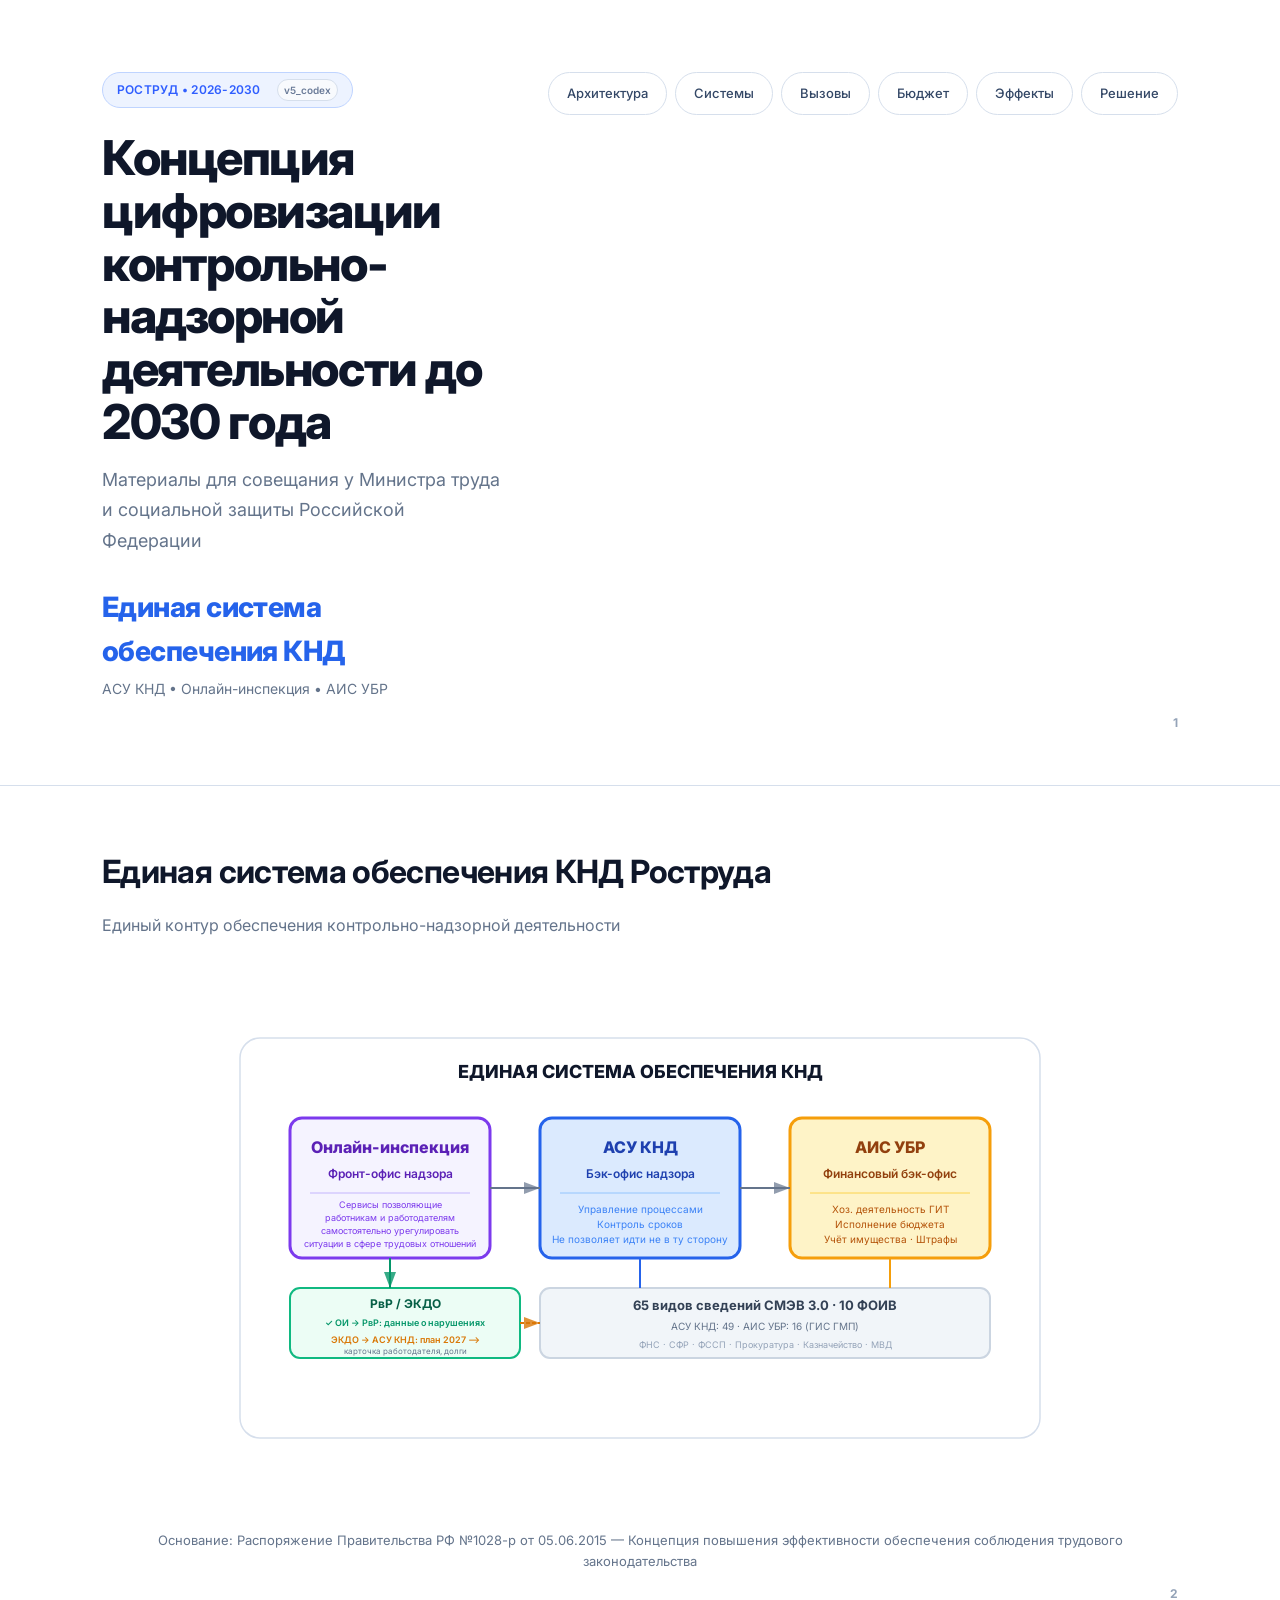
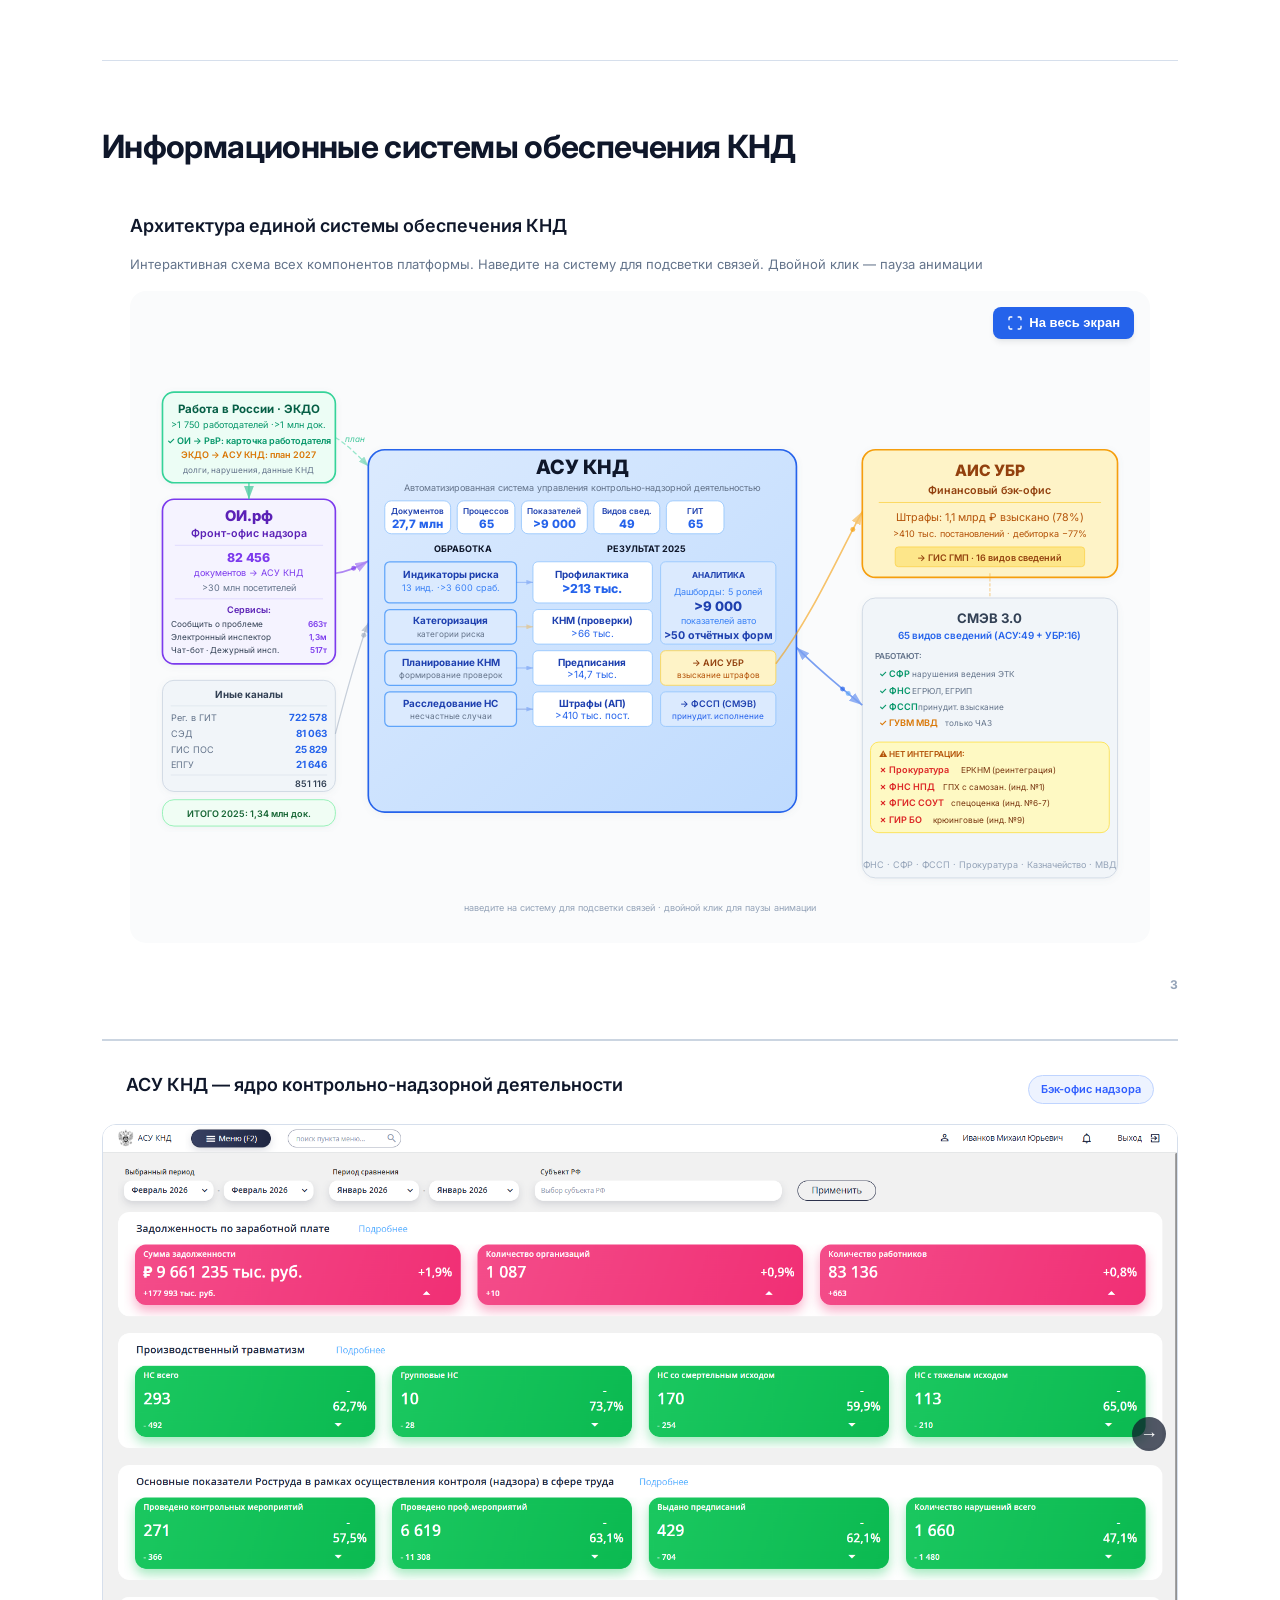
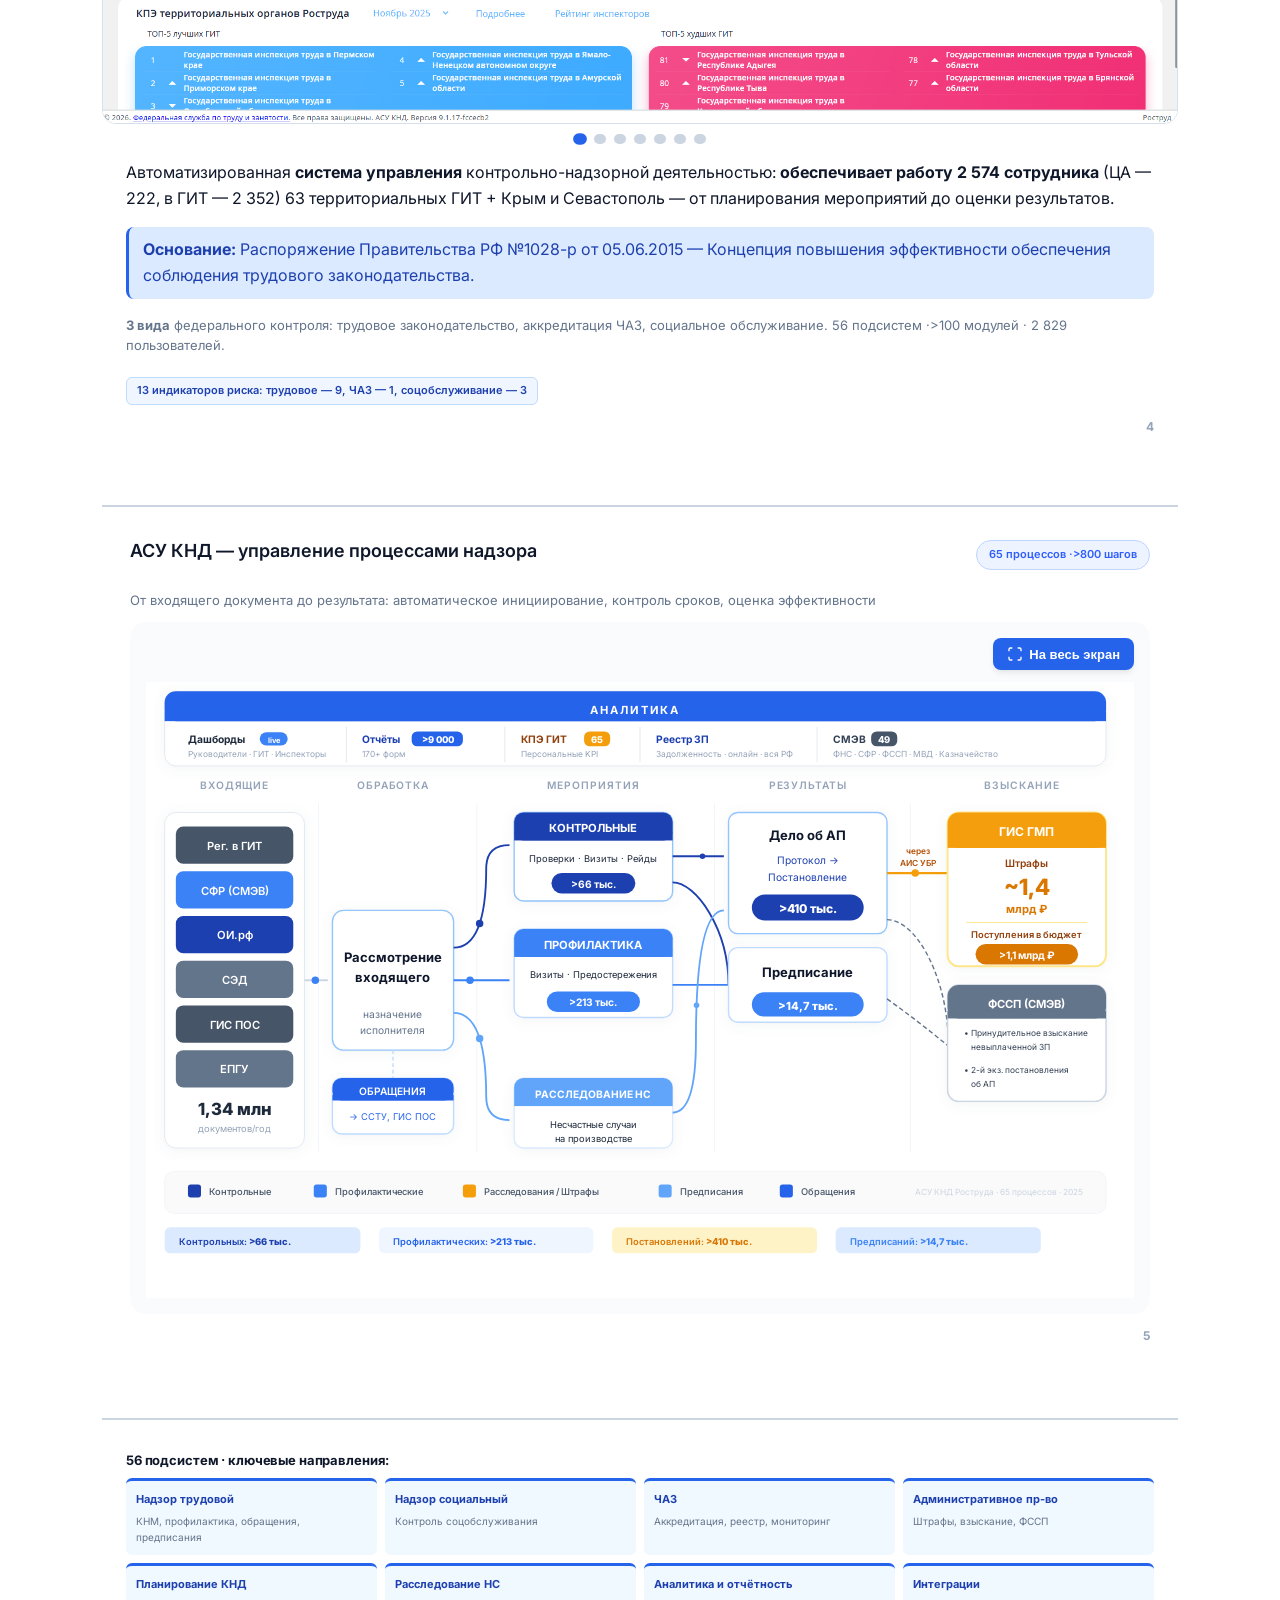
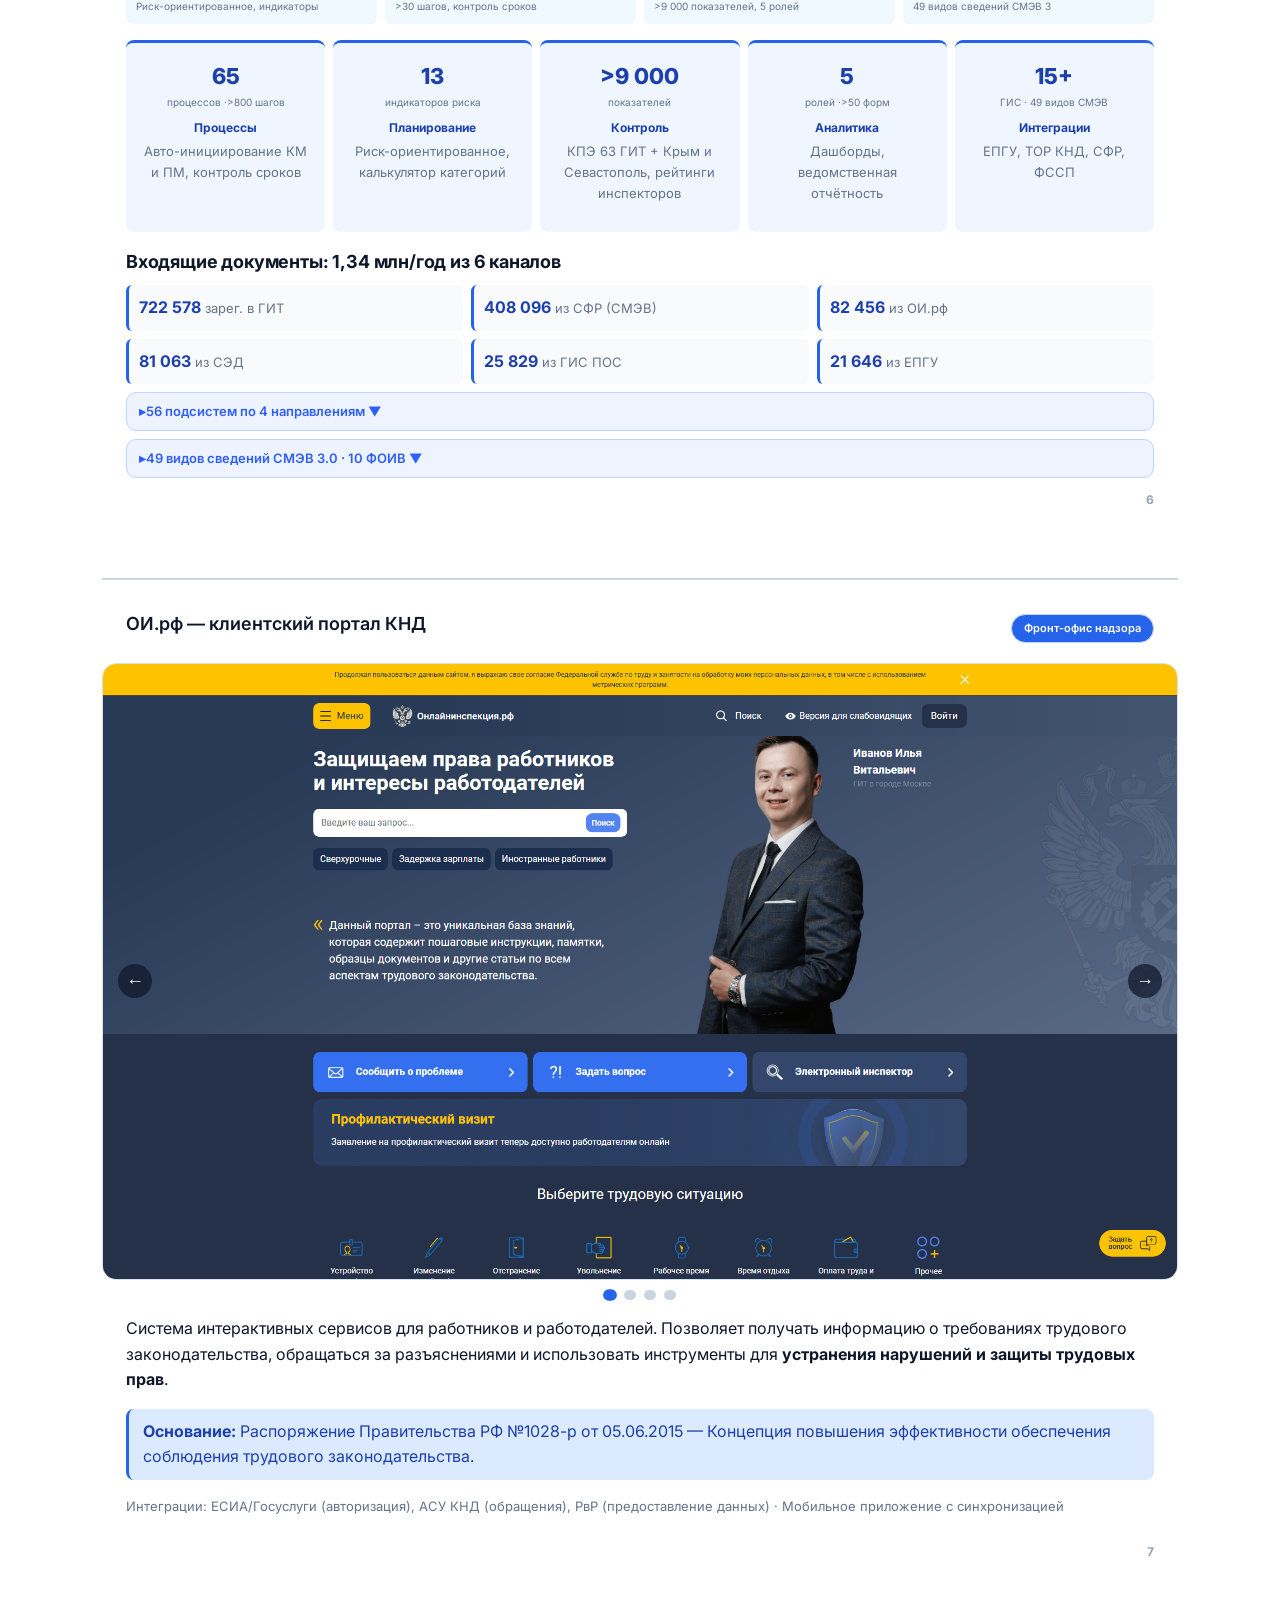
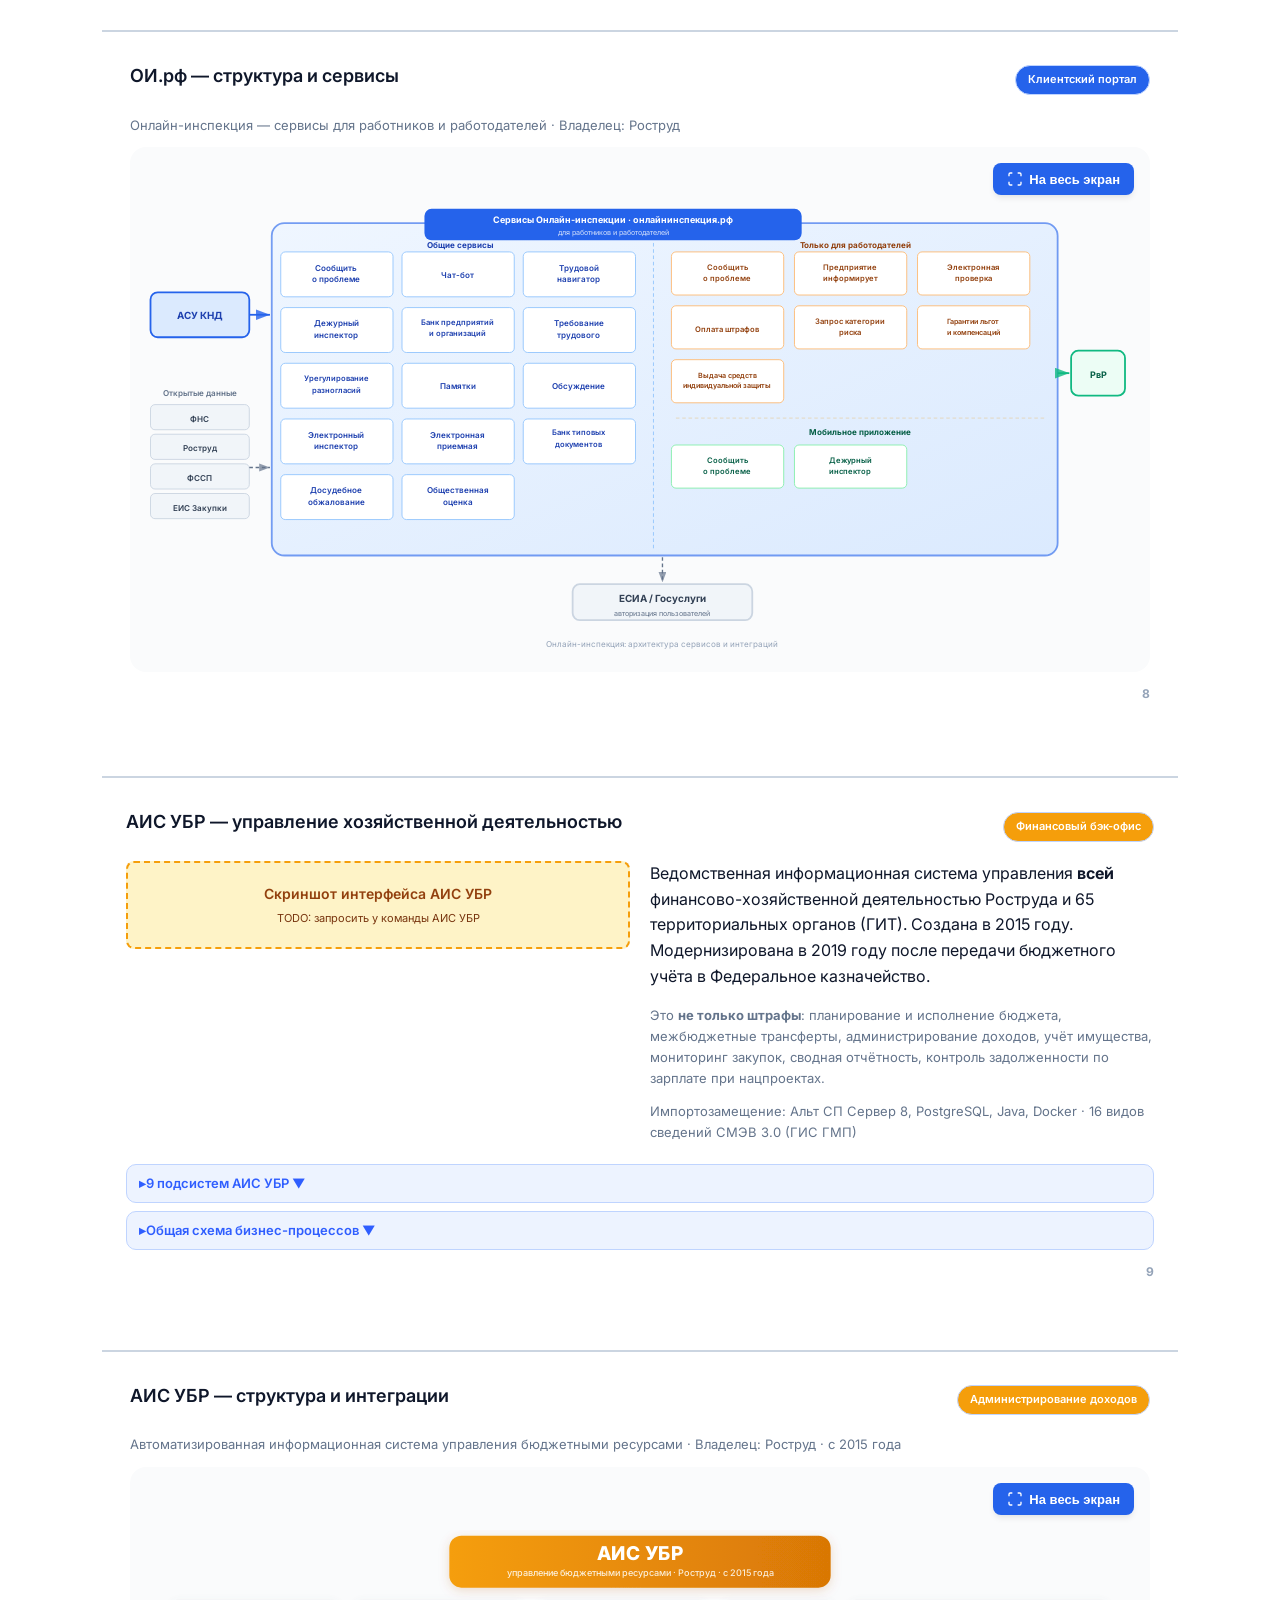
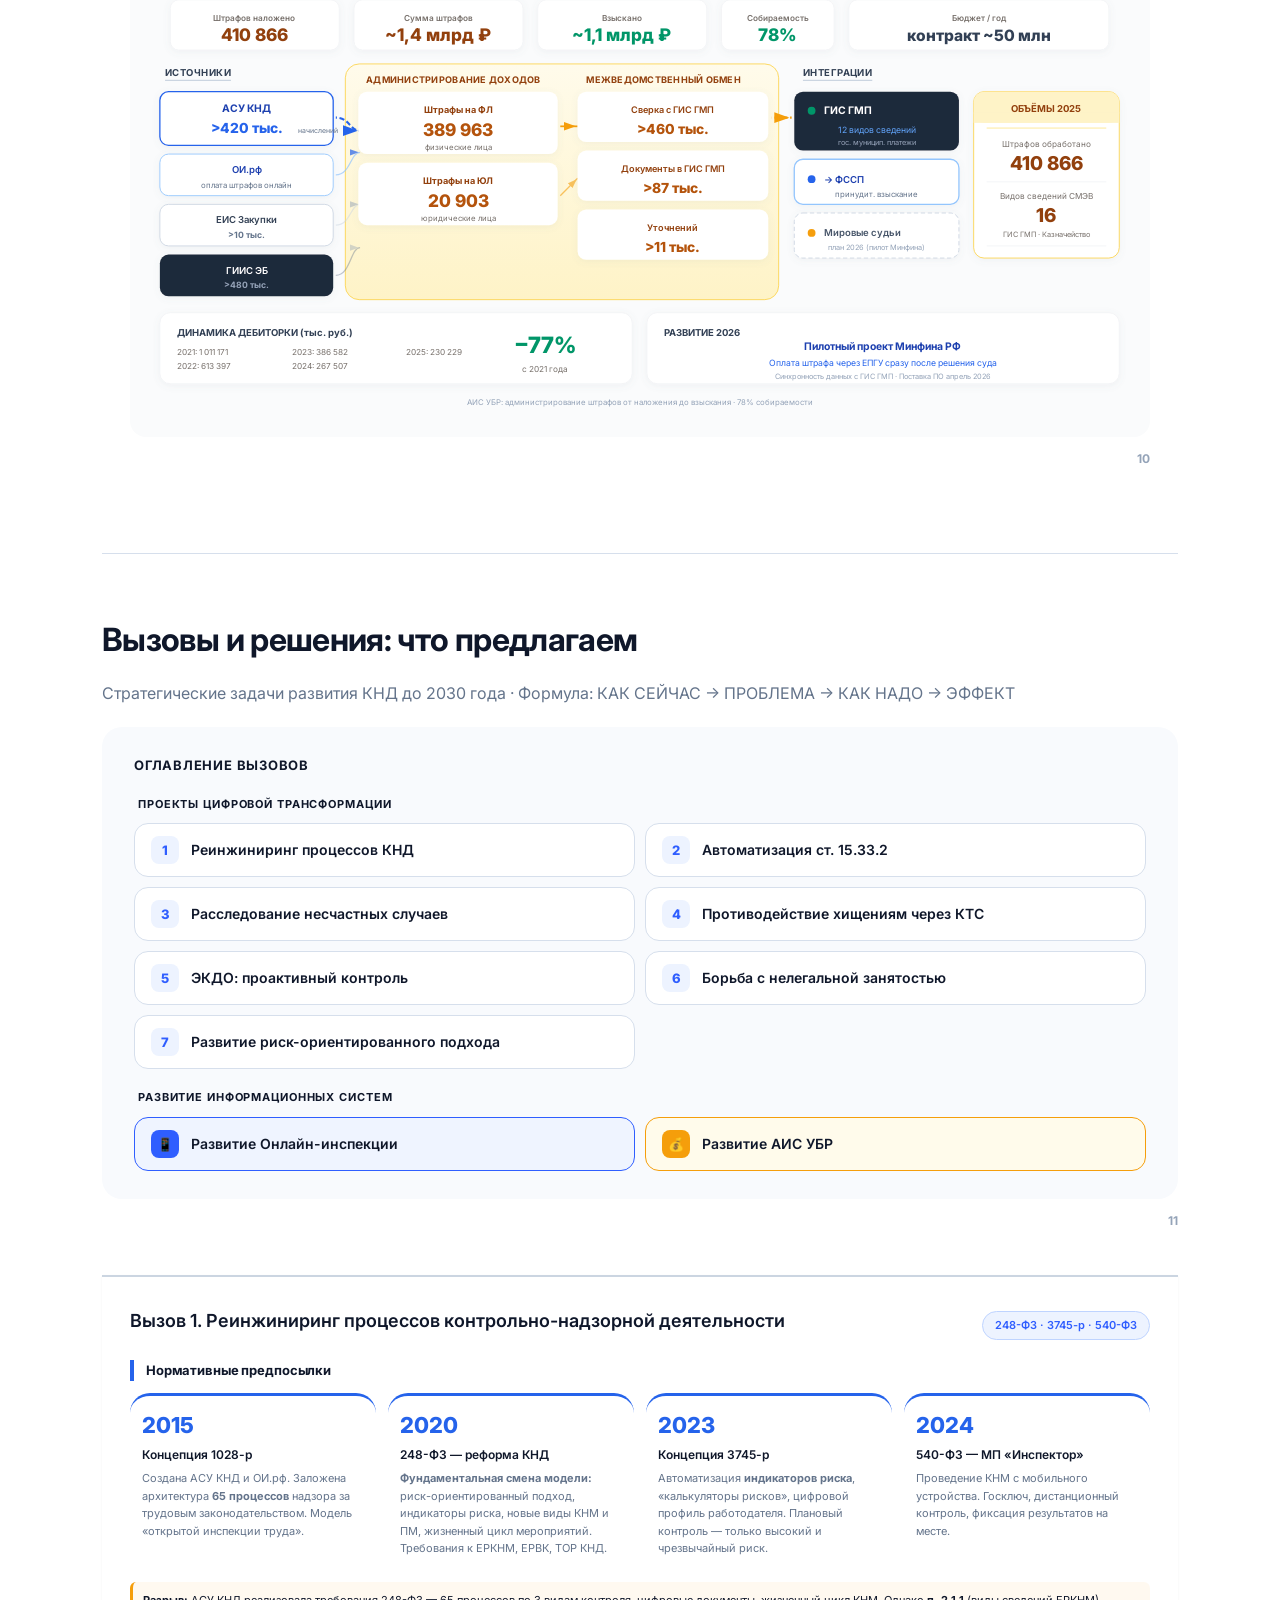
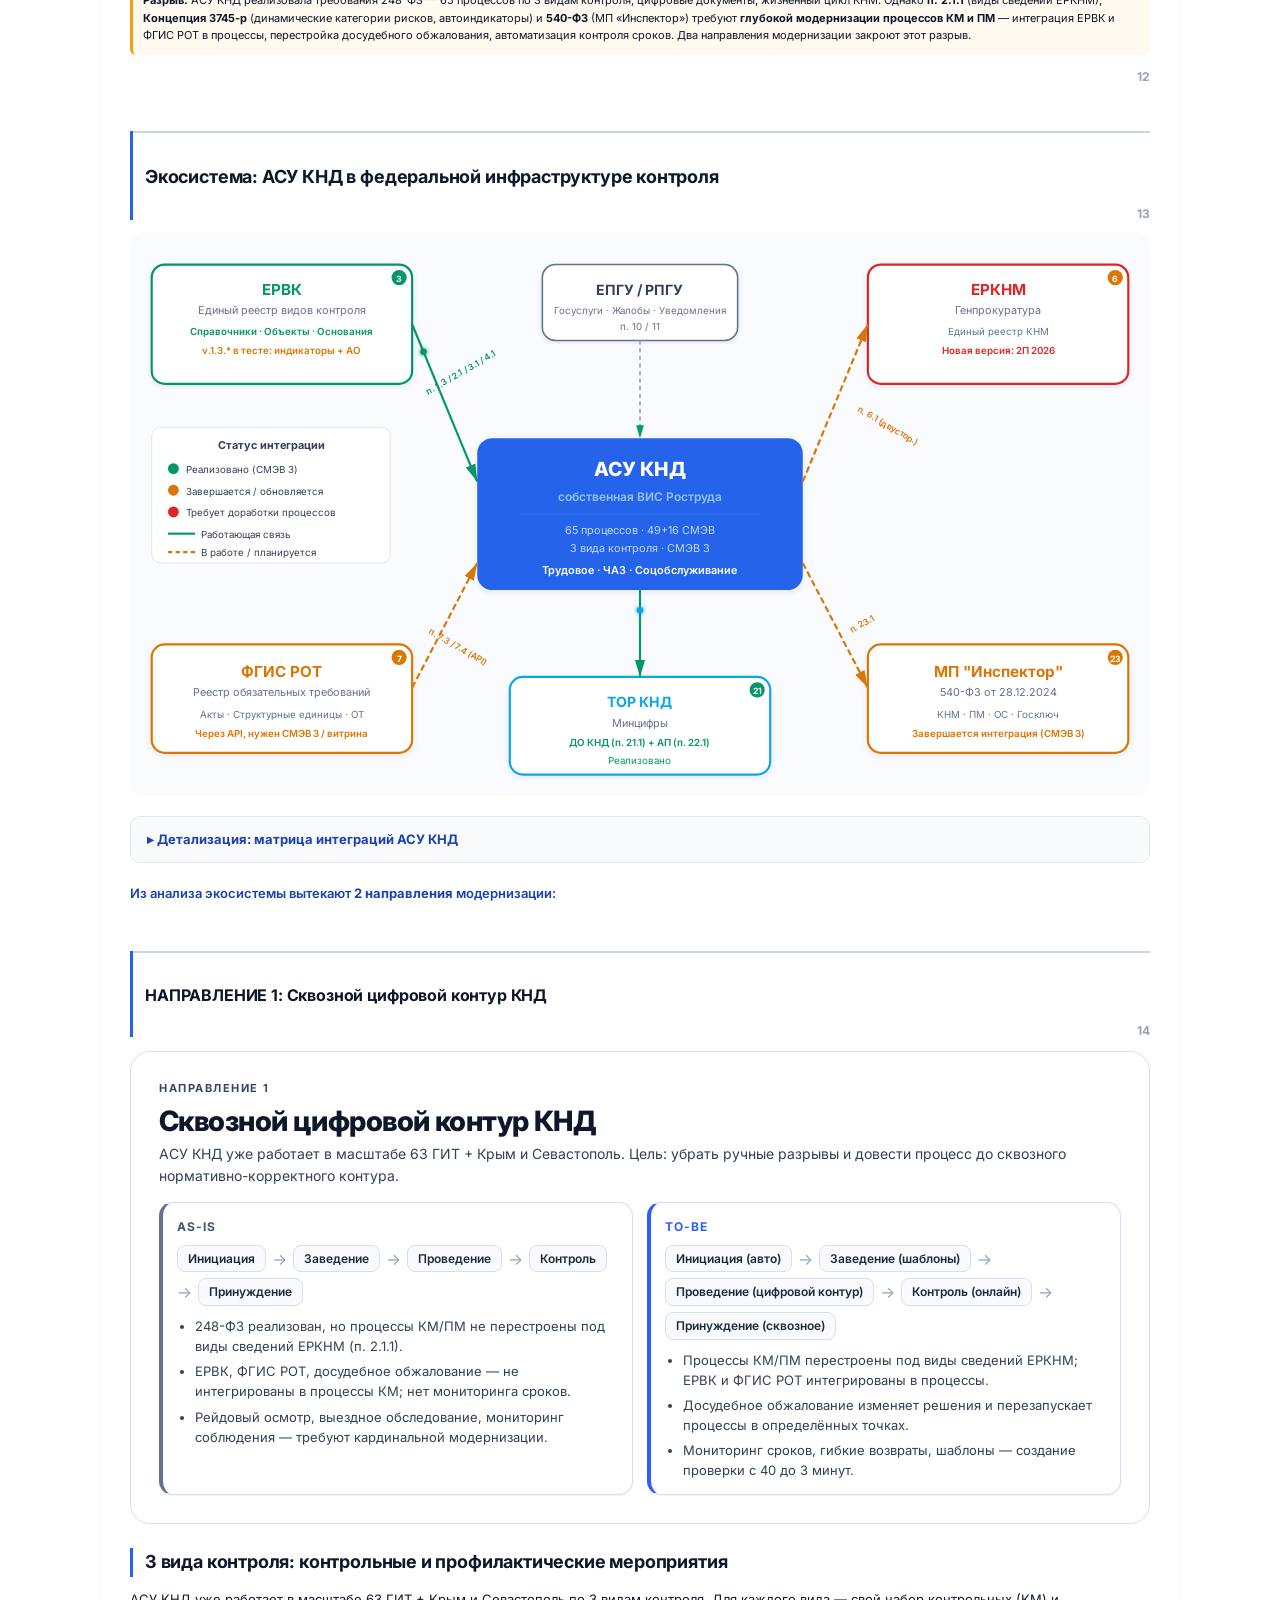
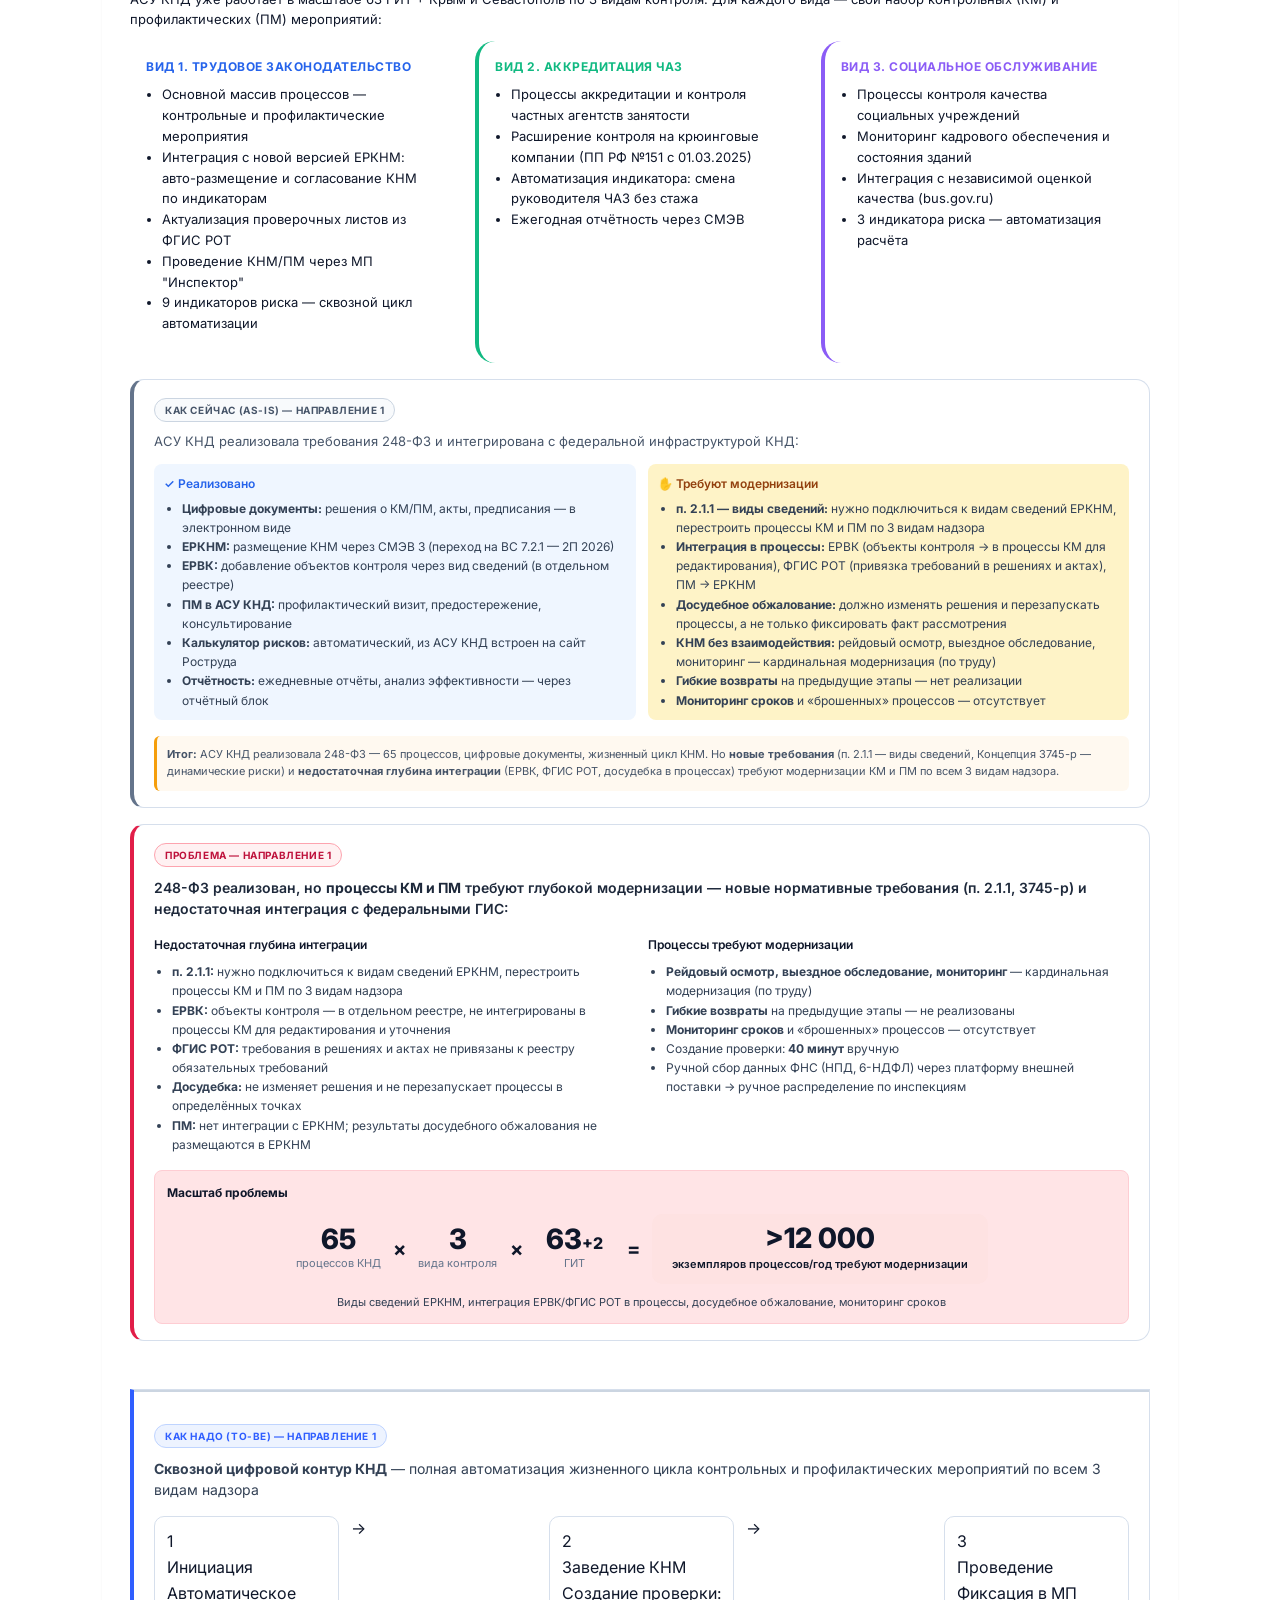
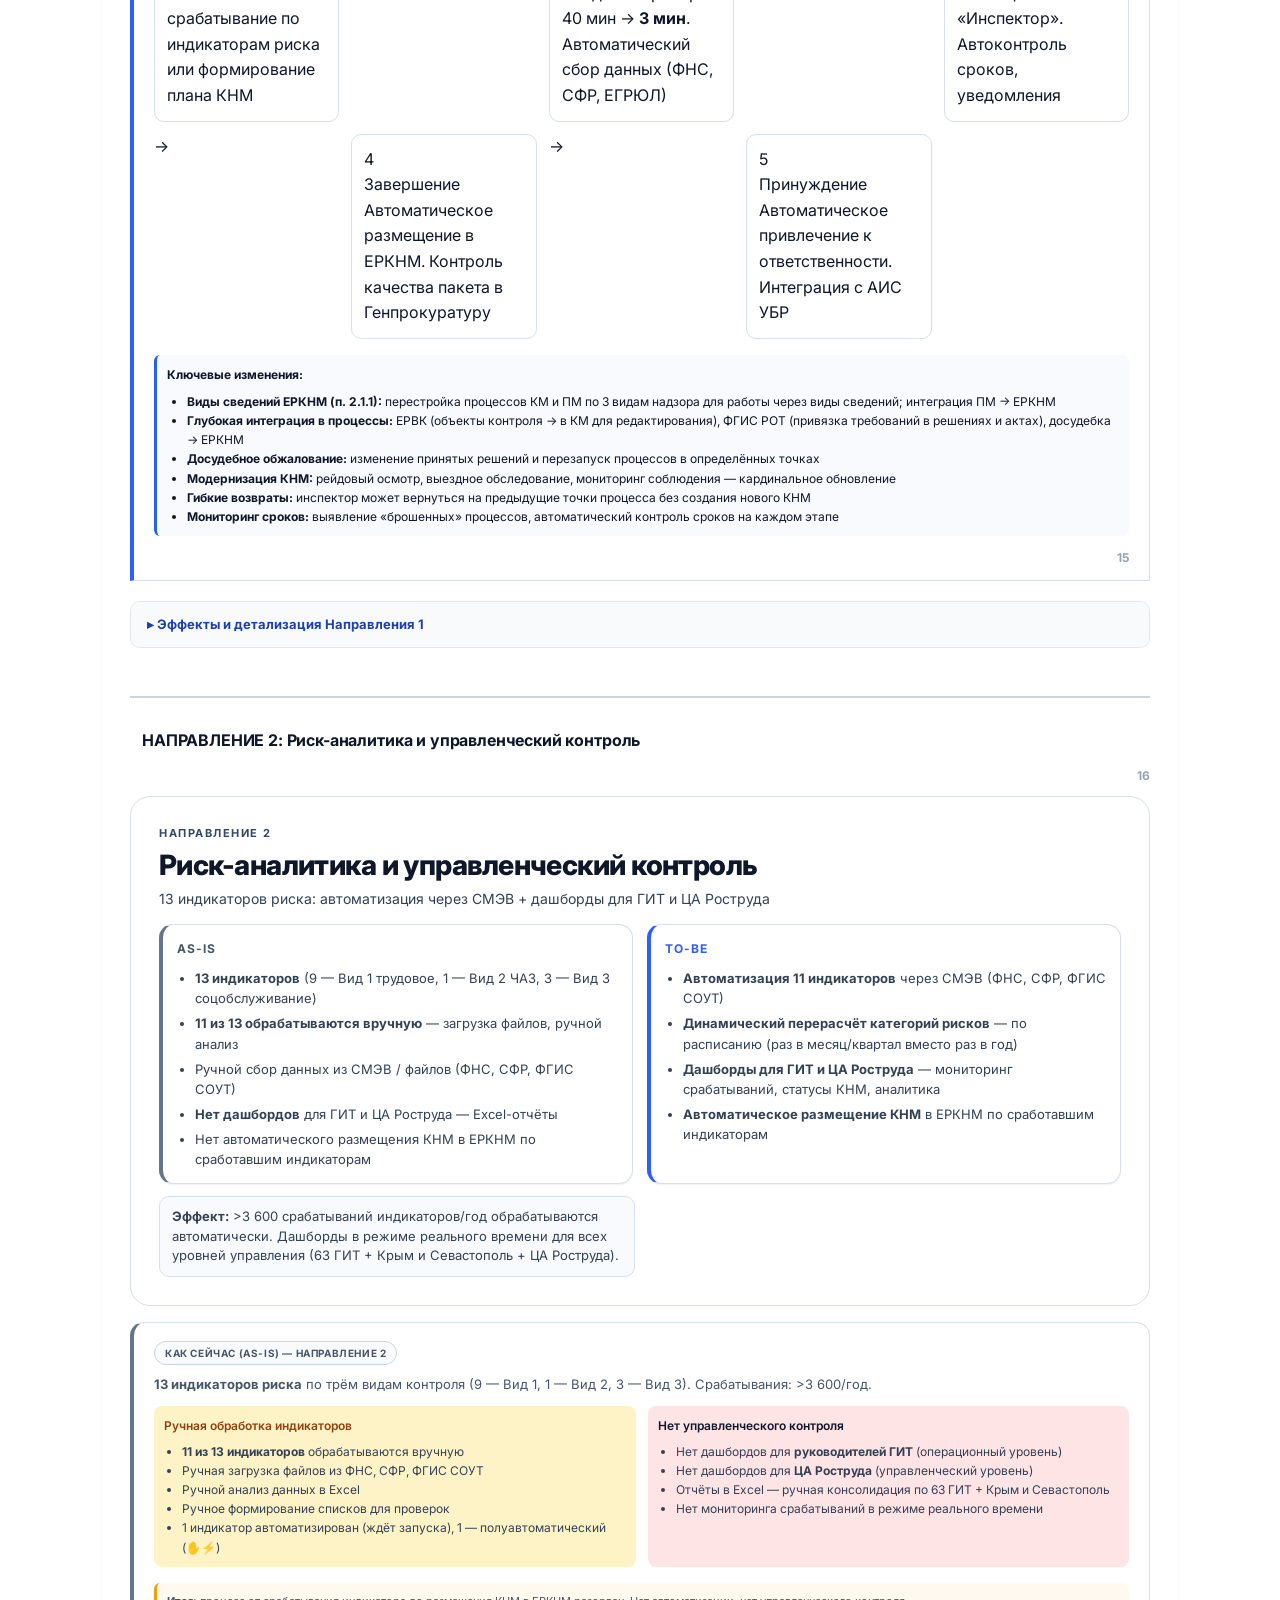
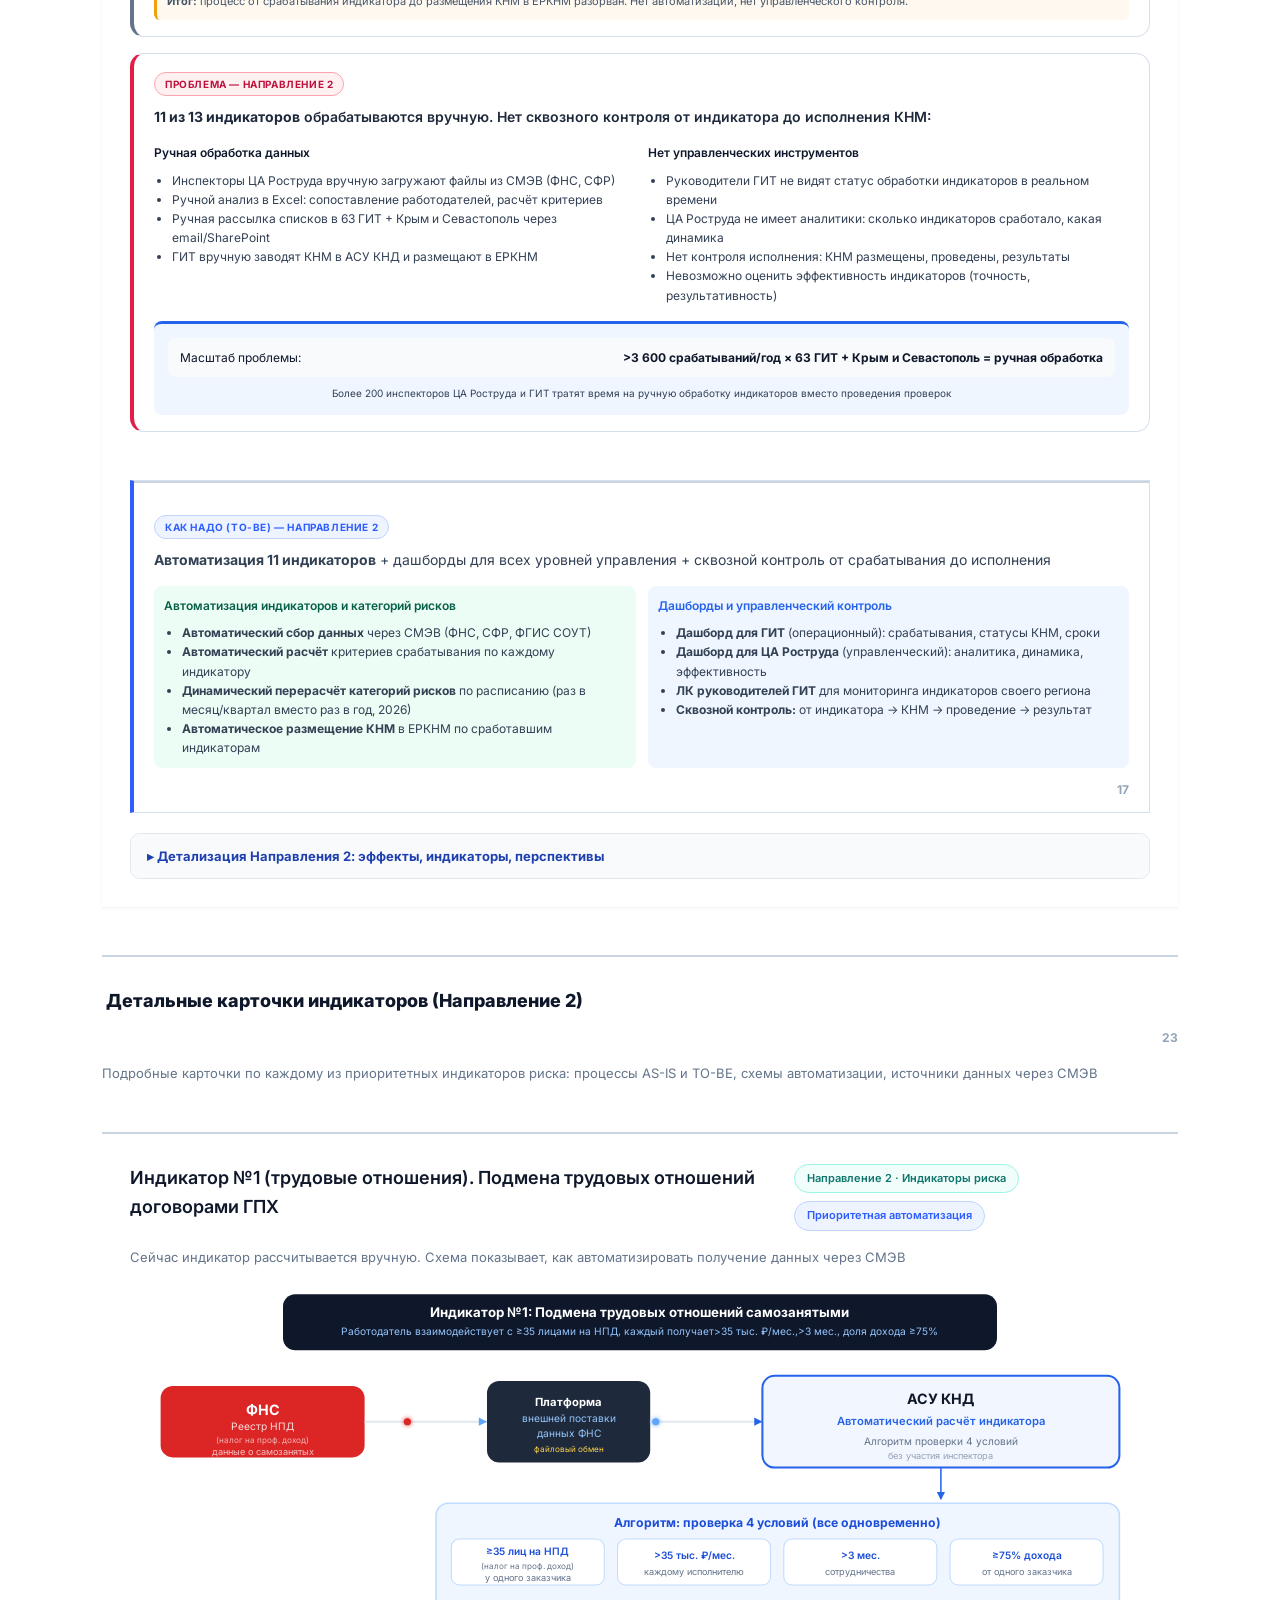
==== commit 5b22f01c: "fix: убран «контроль исполнения предписания» из списка проблем (уже отдельный процесс), убран дубль " ====
--- a/index.html
+++ b/index.html
@@ -1947,7 +1947,7 @@
               </div>
               <ul class="c1-list">
                 <li>Процессы КМ/ПМ перестроены под виды сведений ЕРКНМ; ЕРВК и ФГИС РОТ интегрированы в процессы.</li>
-                <li>Досудебное обжалование изменяет решения и перезапускает процессы; контроль исполнения предписания — отдельный процесс.</li>
+                <li>Досудебное обжалование изменяет решения и перезапускает процессы в определённых точках.</li>
                 <li>Мониторинг сроков, гибкие возвраты, шаблоны — создание проверки с 40 до 3 минут.</li>
               </ul>
             </article>
@@ -2018,7 +2018,7 @@
                 <li><strong>Интеграция в процессы:</strong> ЕРВК (объекты контроля → в процессы КМ для редактирования), ФГИС РОТ (привязка требований в решениях и актах), ПМ → ЕРКНМ</li>
                 <li><strong>Досудебное обжалование:</strong> должно изменять решения и перезапускать процессы, а не только фиксировать факт рассмотрения</li>
                 <li><strong>КНМ без взаимодействия:</strong> рейдовый осмотр, выездное обследование, мониторинг — кардинальная модернизация (по труду)</li>
-                <li><strong>Контроль исполнения предписания</strong> — выделение в отдельный процесс; <strong>гибкие возвраты</strong> на предыдущие этапы — нет реализации</li>
+                <li><strong>Гибкие возвраты</strong> на предыдущие этапы — нет реализации</li>
                 <li><strong>Мониторинг сроков</strong> и «брошенных» процессов — отсутствует</li>
               </ul>
             </div>
@@ -2050,7 +2050,6 @@
               <div class="fw-600 tc-rose text-sm" style="margin-bottom: 8px">Процессы требуют модернизации</div>
               <ul class="text-sm lh-relaxed" style="margin: 0; padding-left: 18px; color: var(--gray-700)">
                 <li><strong>Рейдовый осмотр, выездное обследование, мониторинг</strong> — кардинальная модернизация (по труду)</li>
-                <li><strong>Контроль исполнения предписания</strong> — не выделен в отдельный процесс</li>
                 <li><strong>Гибкие возвраты</strong> на предыдущие этапы — не реализованы</li>
                 <li><strong>Мониторинг сроков</strong> и «брошенных» процессов — отсутствует</li>
                 <li>Создание проверки: <strong>40 минут</strong> вручную</li>
@@ -2143,7 +2142,7 @@
               <li><strong>Виды сведений ЕРКНМ (п. 2.1.1):</strong> перестройка процессов КМ и ПМ по 3 видам надзора для работы через виды сведений; интеграция ПМ → ЕРКНМ</li>
               <li><strong>Глубокая интеграция в процессы:</strong> ЕРВК (объекты контроля → в КМ для редактирования), ФГИС РОТ (привязка требований в решениях и актах), досудебка → ЕРКНМ</li>
               <li><strong>Досудебное обжалование:</strong> изменение принятых решений и перезапуск процессов в определённых точках</li>
-              <li><strong>Модернизация КНМ:</strong> рейдовый осмотр, выездное обследование, мониторинг соблюдения — кардинальное обновление; контроль исполнения предписания — отдельный процесс</li>
+              <li><strong>Модернизация КНМ:</strong> рейдовый осмотр, выездное обследование, мониторинг соблюдения — кардинальное обновление</li>
               <li><strong>Гибкие возвраты:</strong> инспектор может вернуться на предыдущие точки процесса без создания нового КНМ</li>
               <li><strong>Мониторинг сроков:</strong> выявление «брошенных» процессов, автоматический контроль сроков на каждом этапе</li>
             </ul>
@@ -2185,7 +2184,7 @@
                 <li>Процессы КМ/ПМ работают через виды сведений ЕРКНМ; ЕРВК-объекты редактируются из процесса</li>
                 <li>Требования в решениях и актах привязаны к ФГИС РОТ</li>
                 <li>Досудебное обжалование перезапускает процесс; гибкие возвраты на предыдущие этапы</li>
-                <li>Контроль исполнения предписания — отдельный процесс с автоконтролем сроков</li>
+                <li>Автоматический контроль сроков исполнения предписаний</li>
               </ul>
             </div>
 
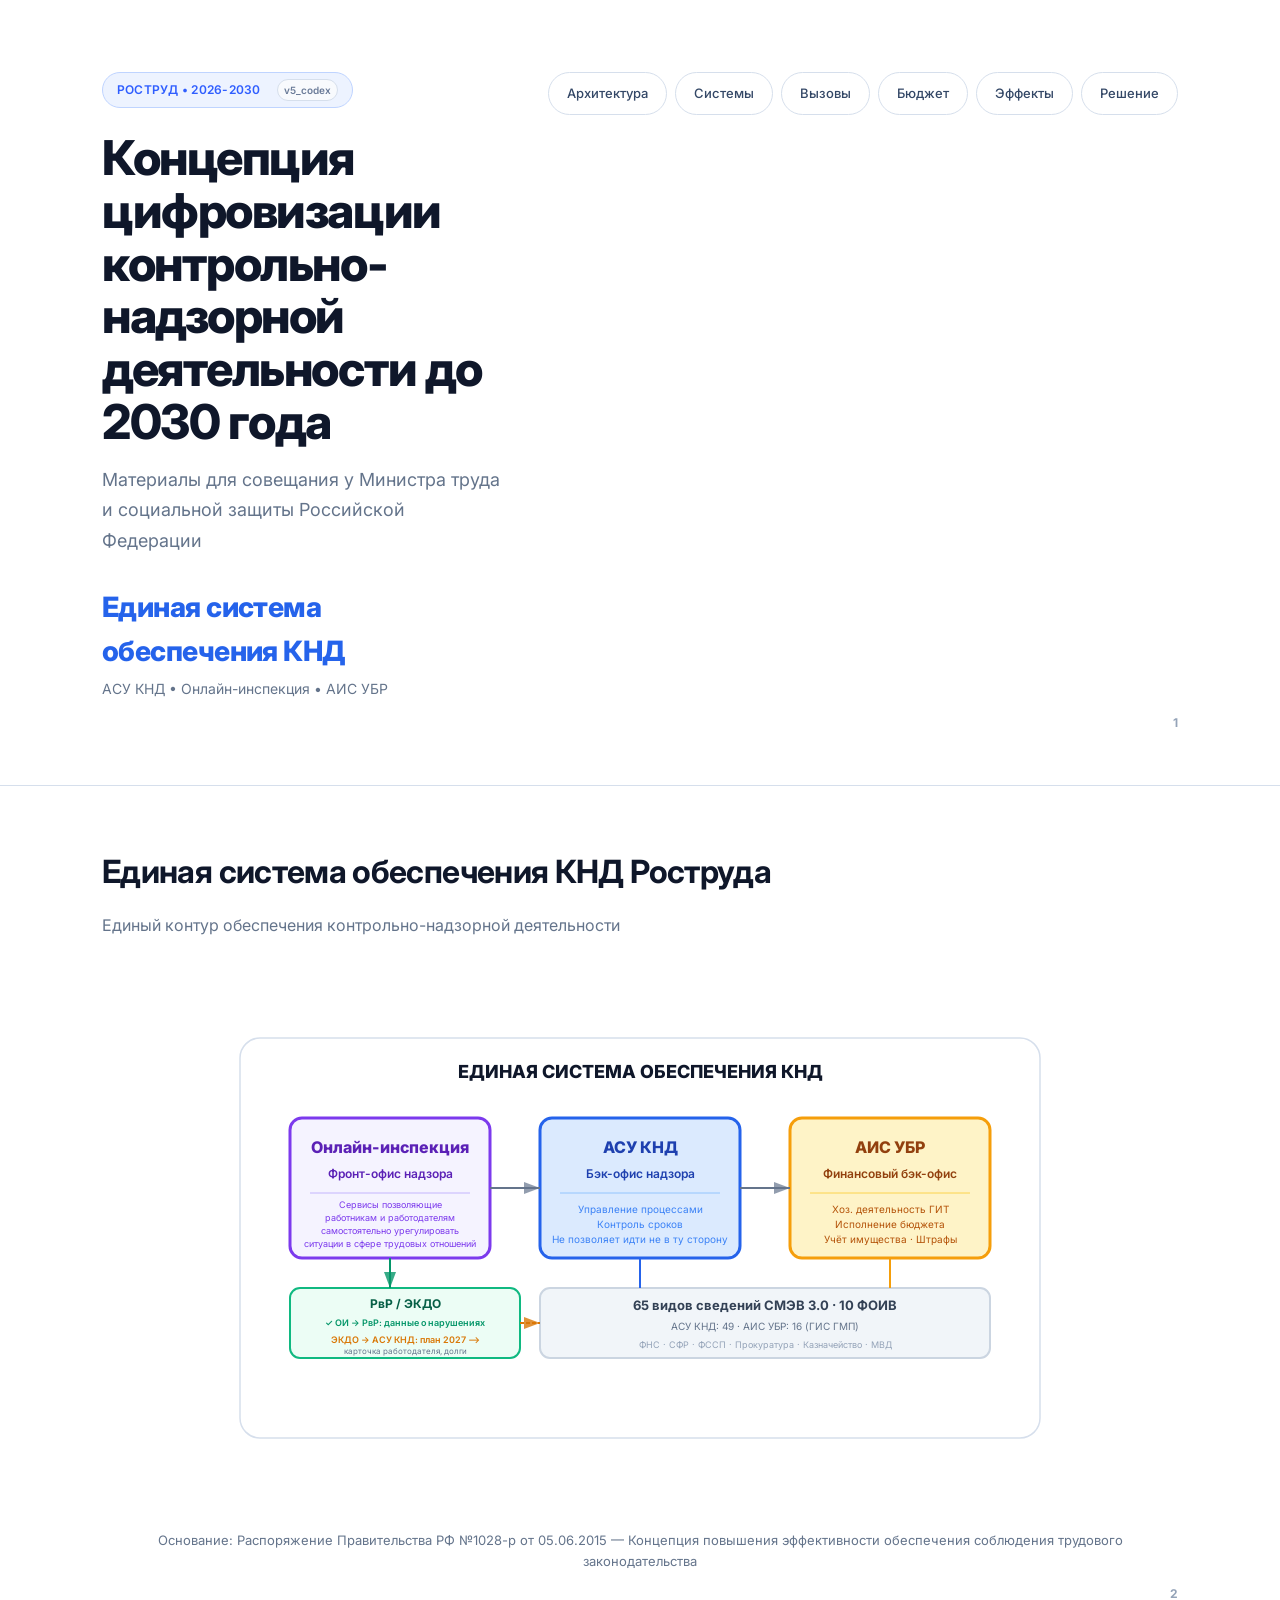
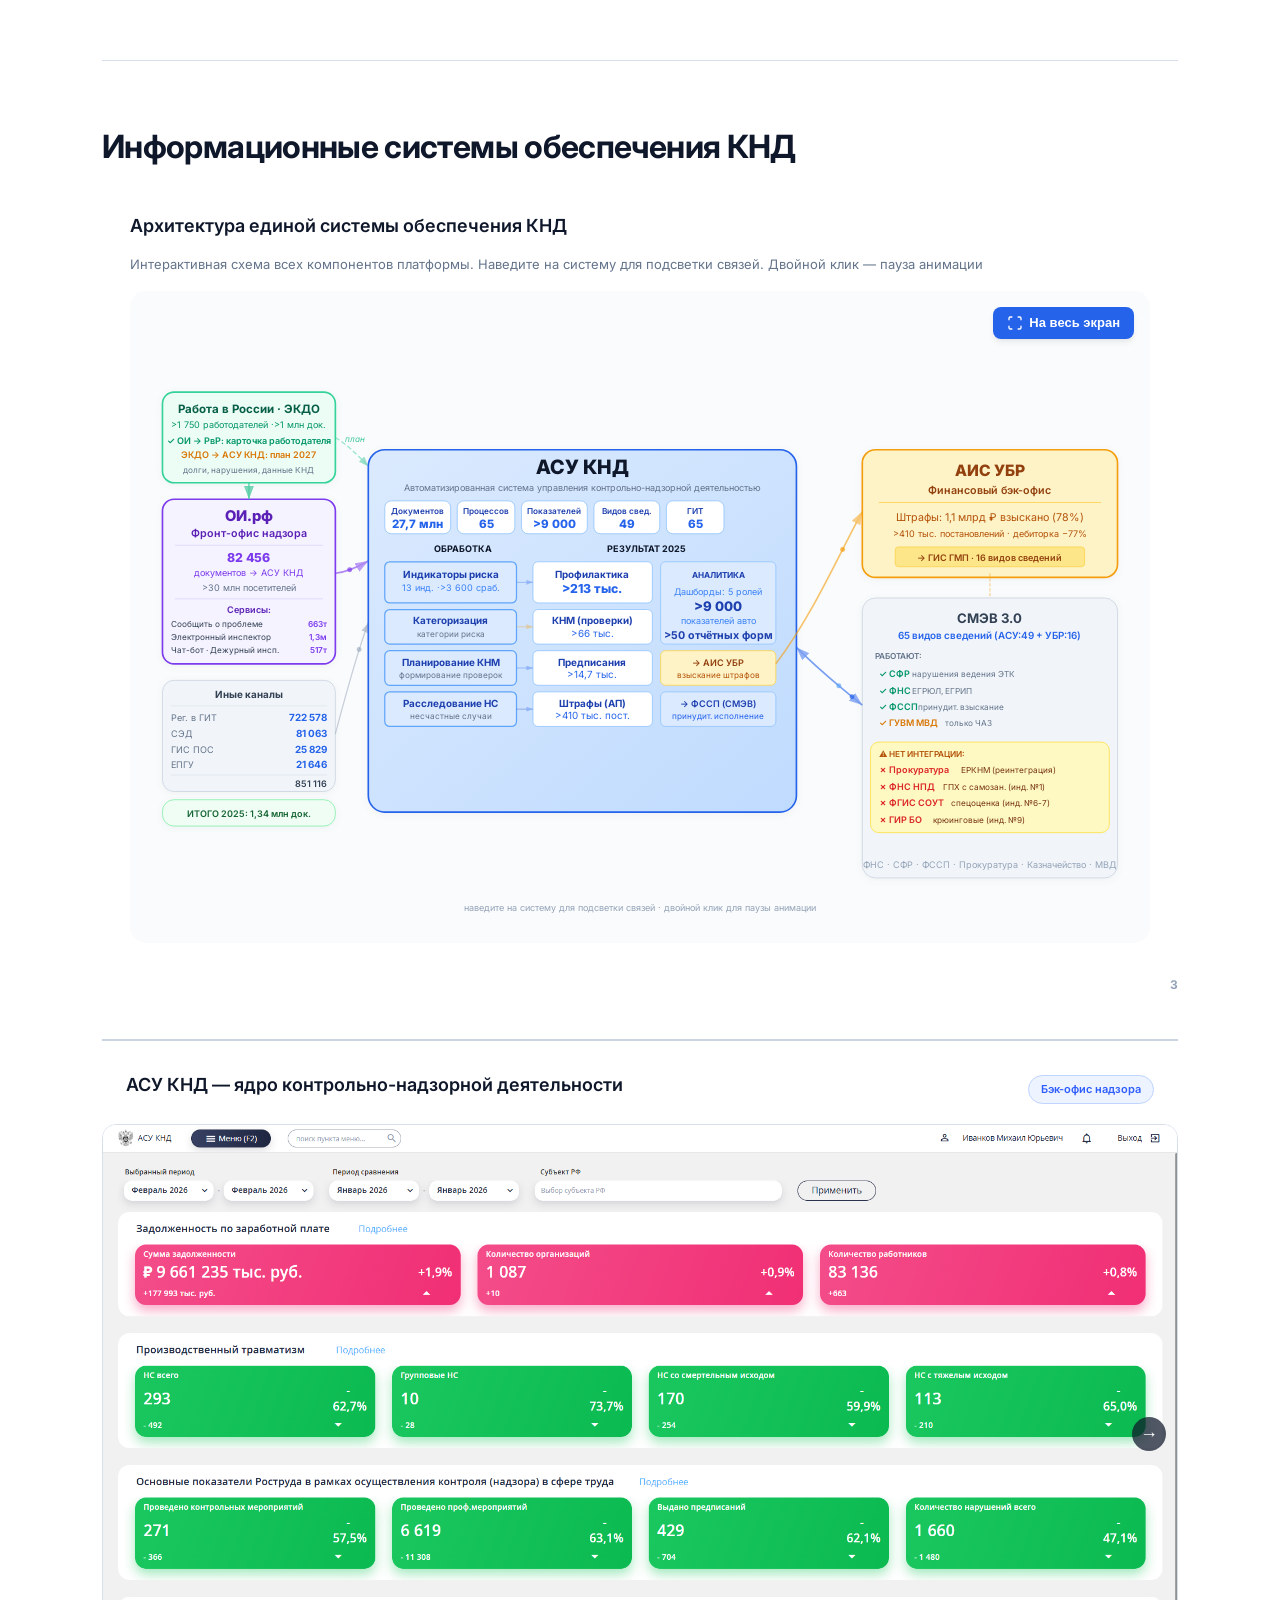
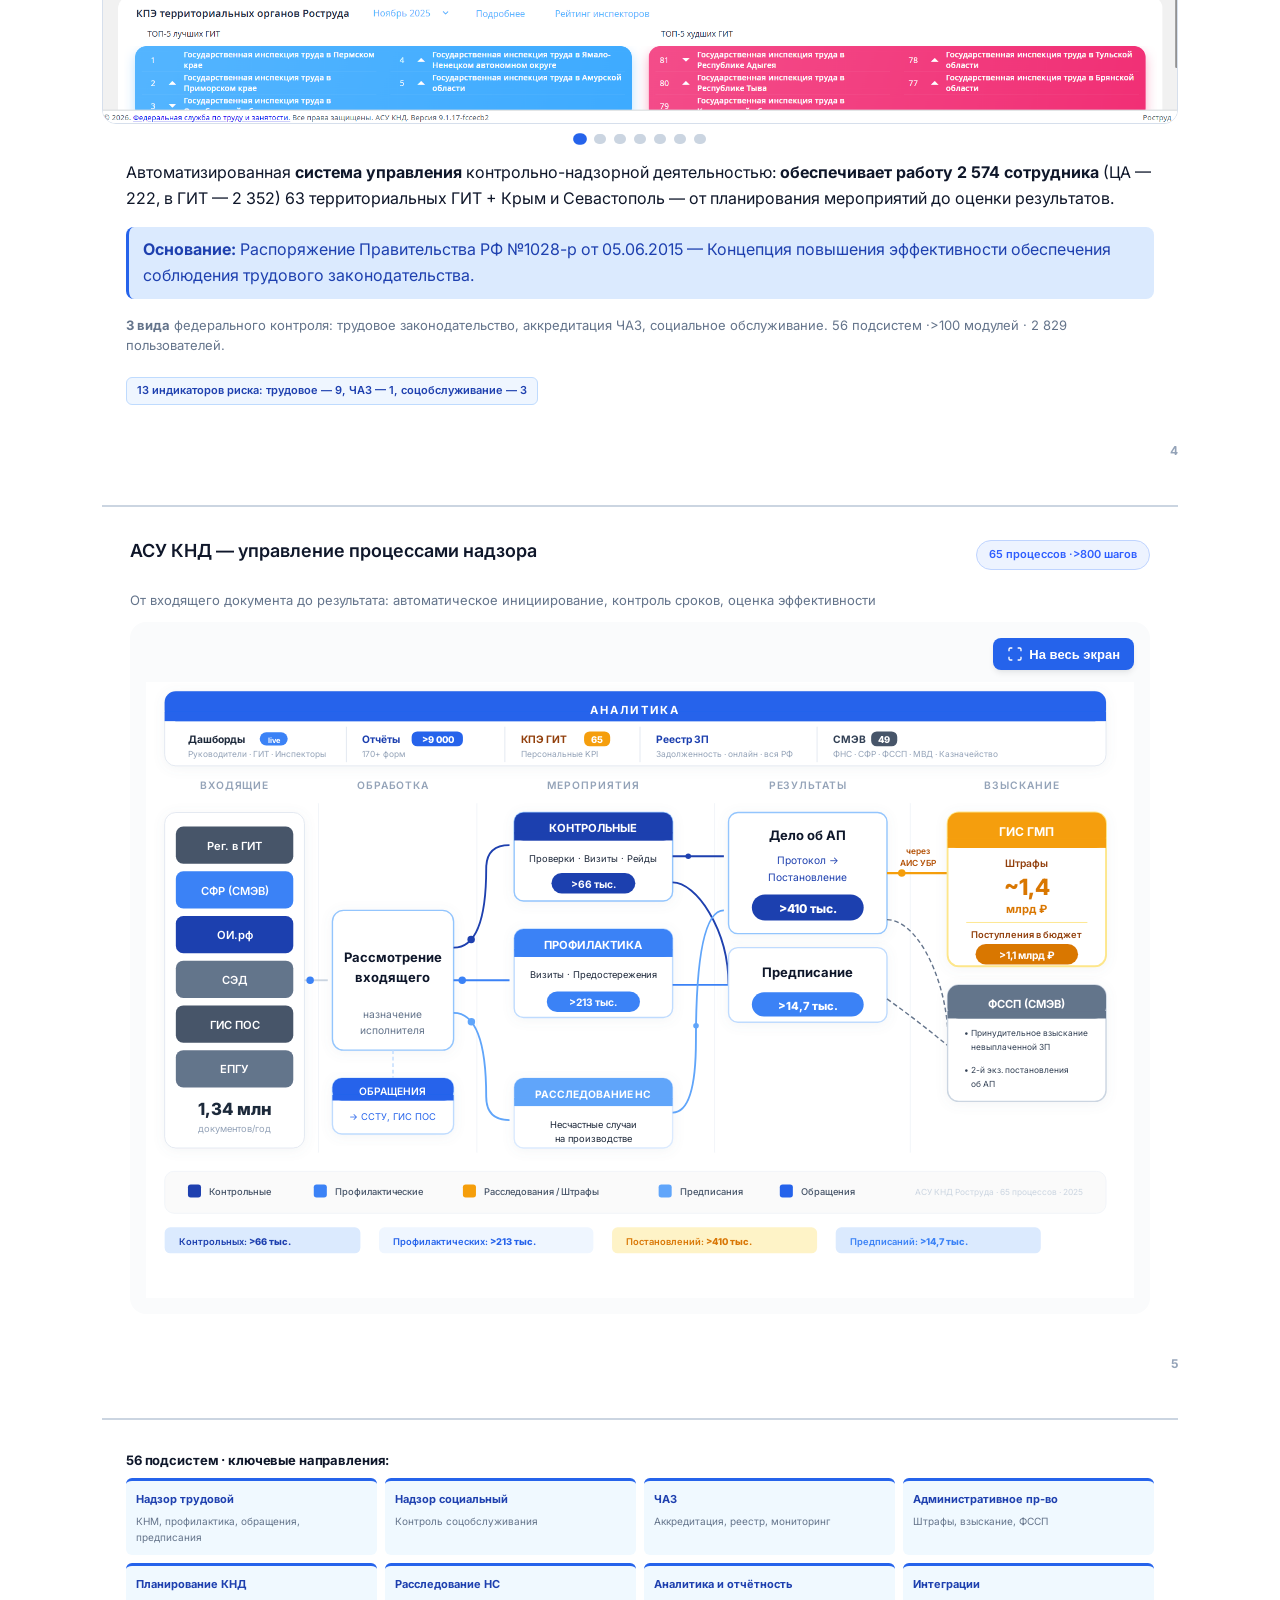
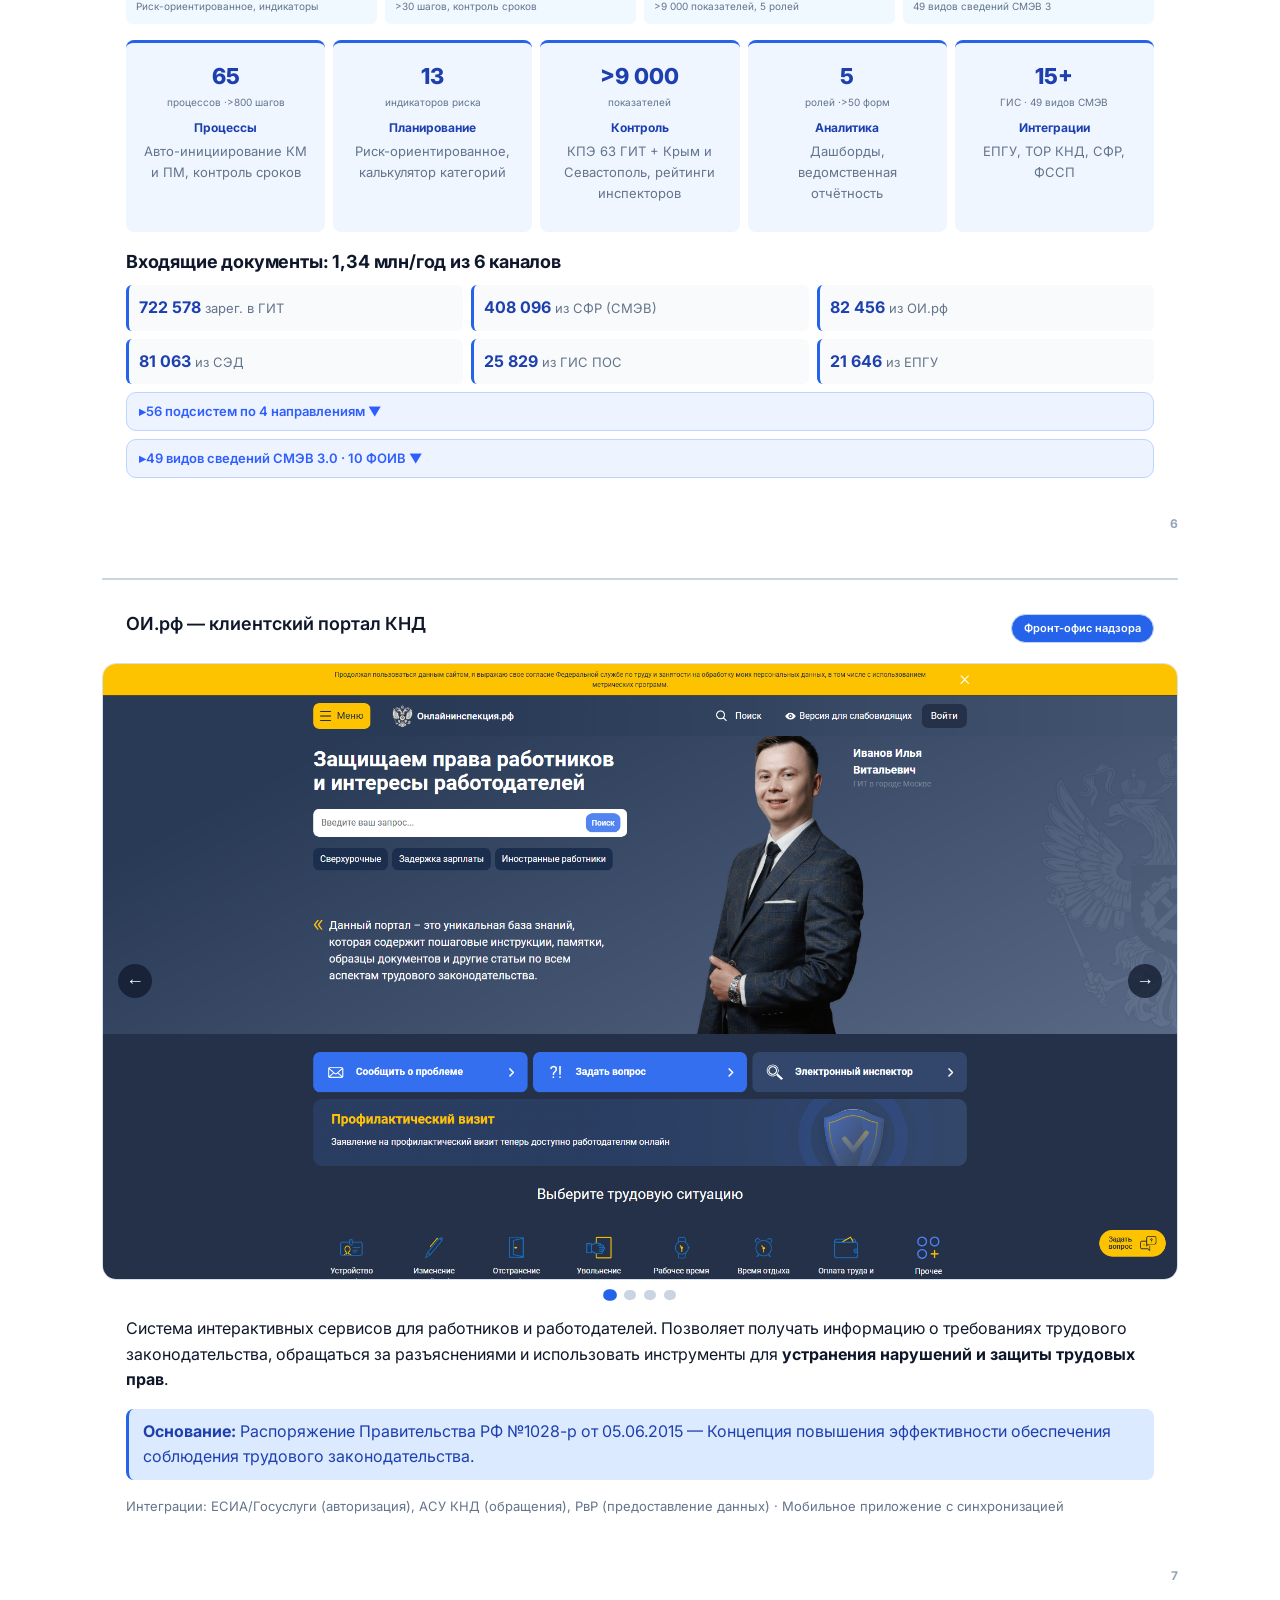
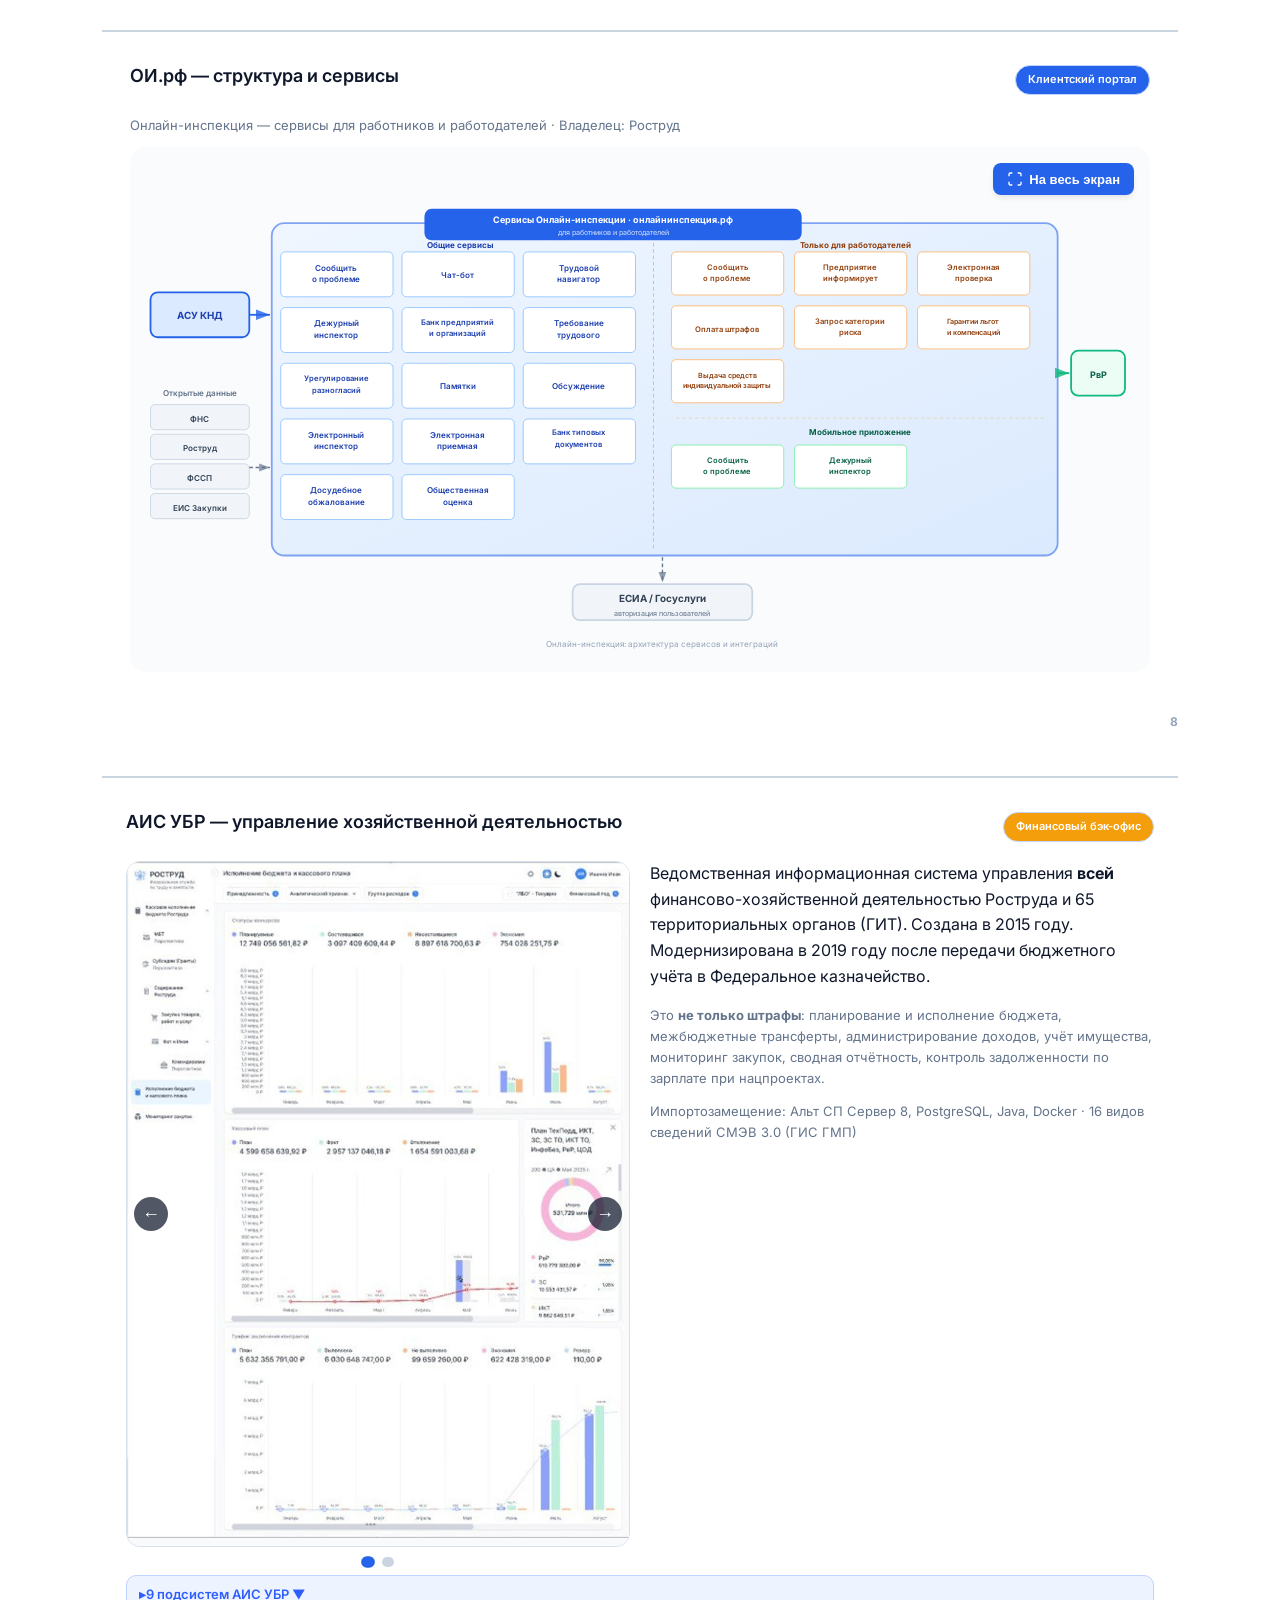
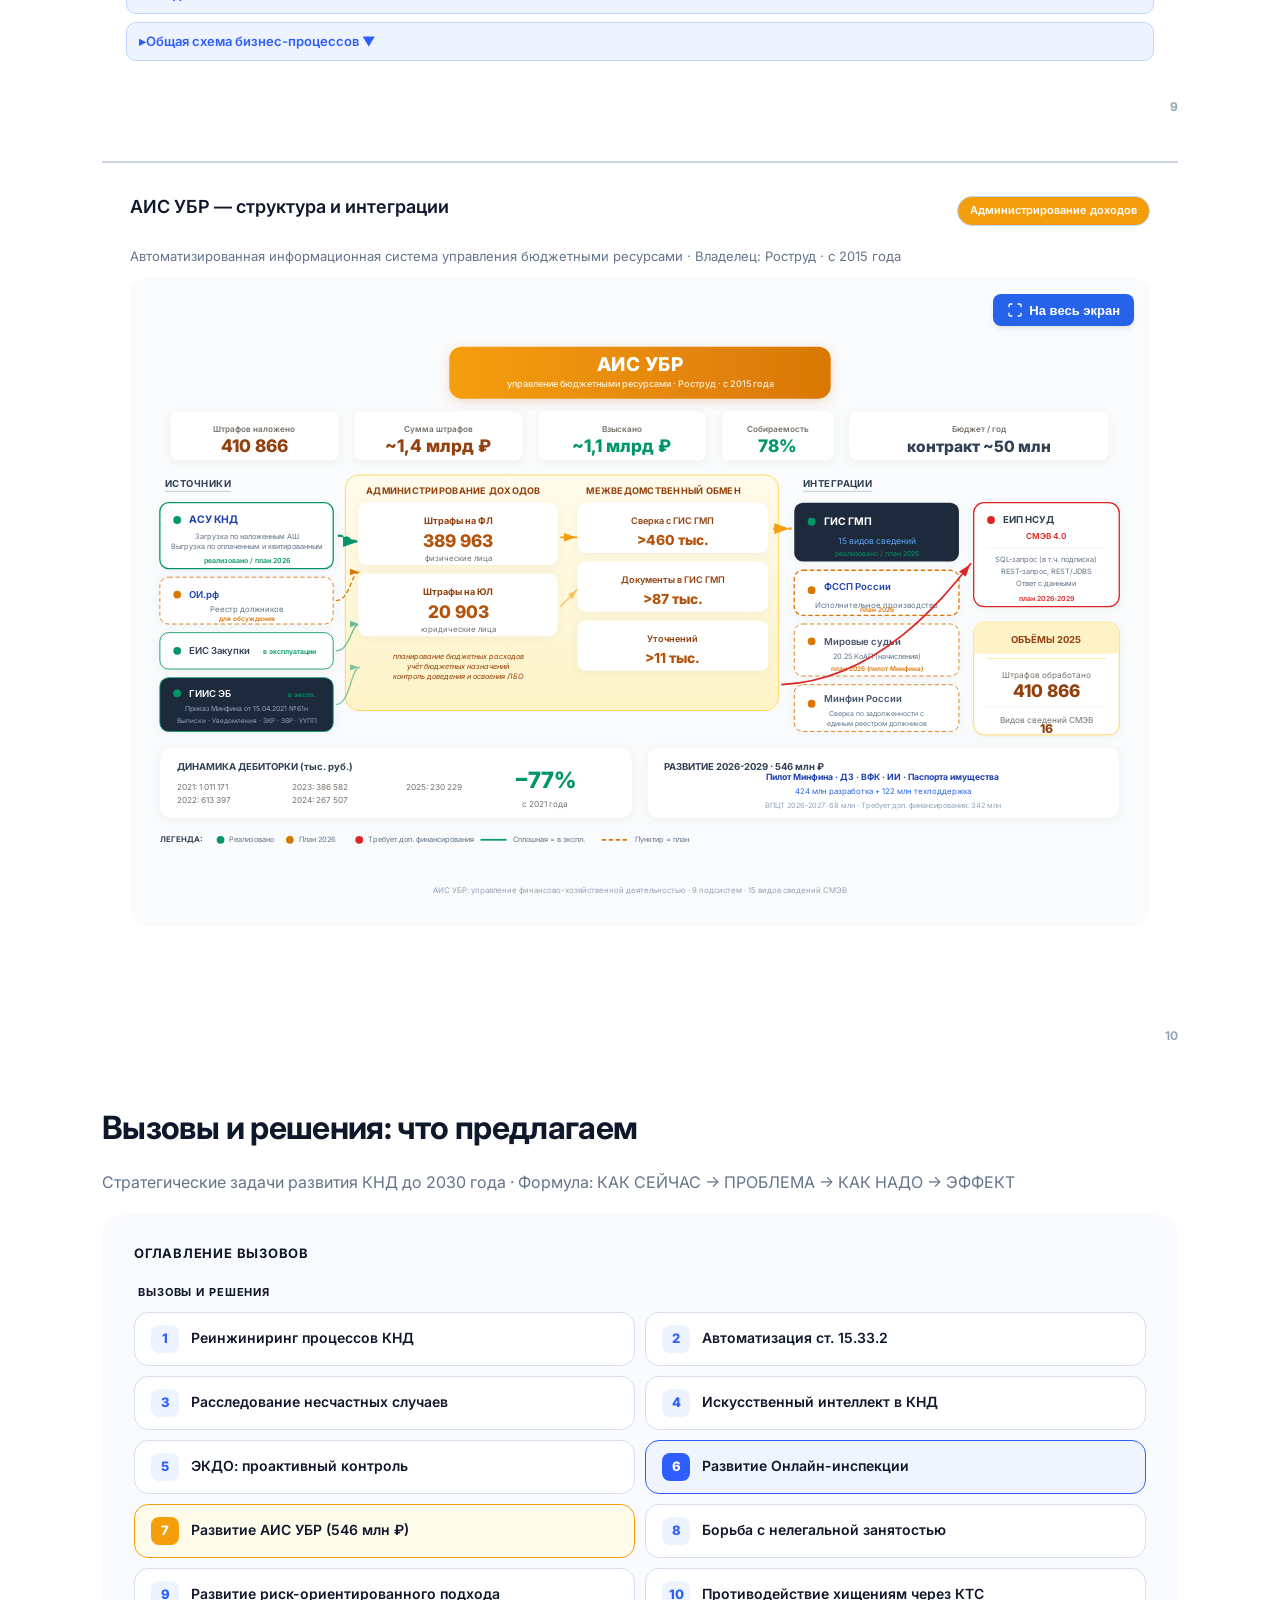
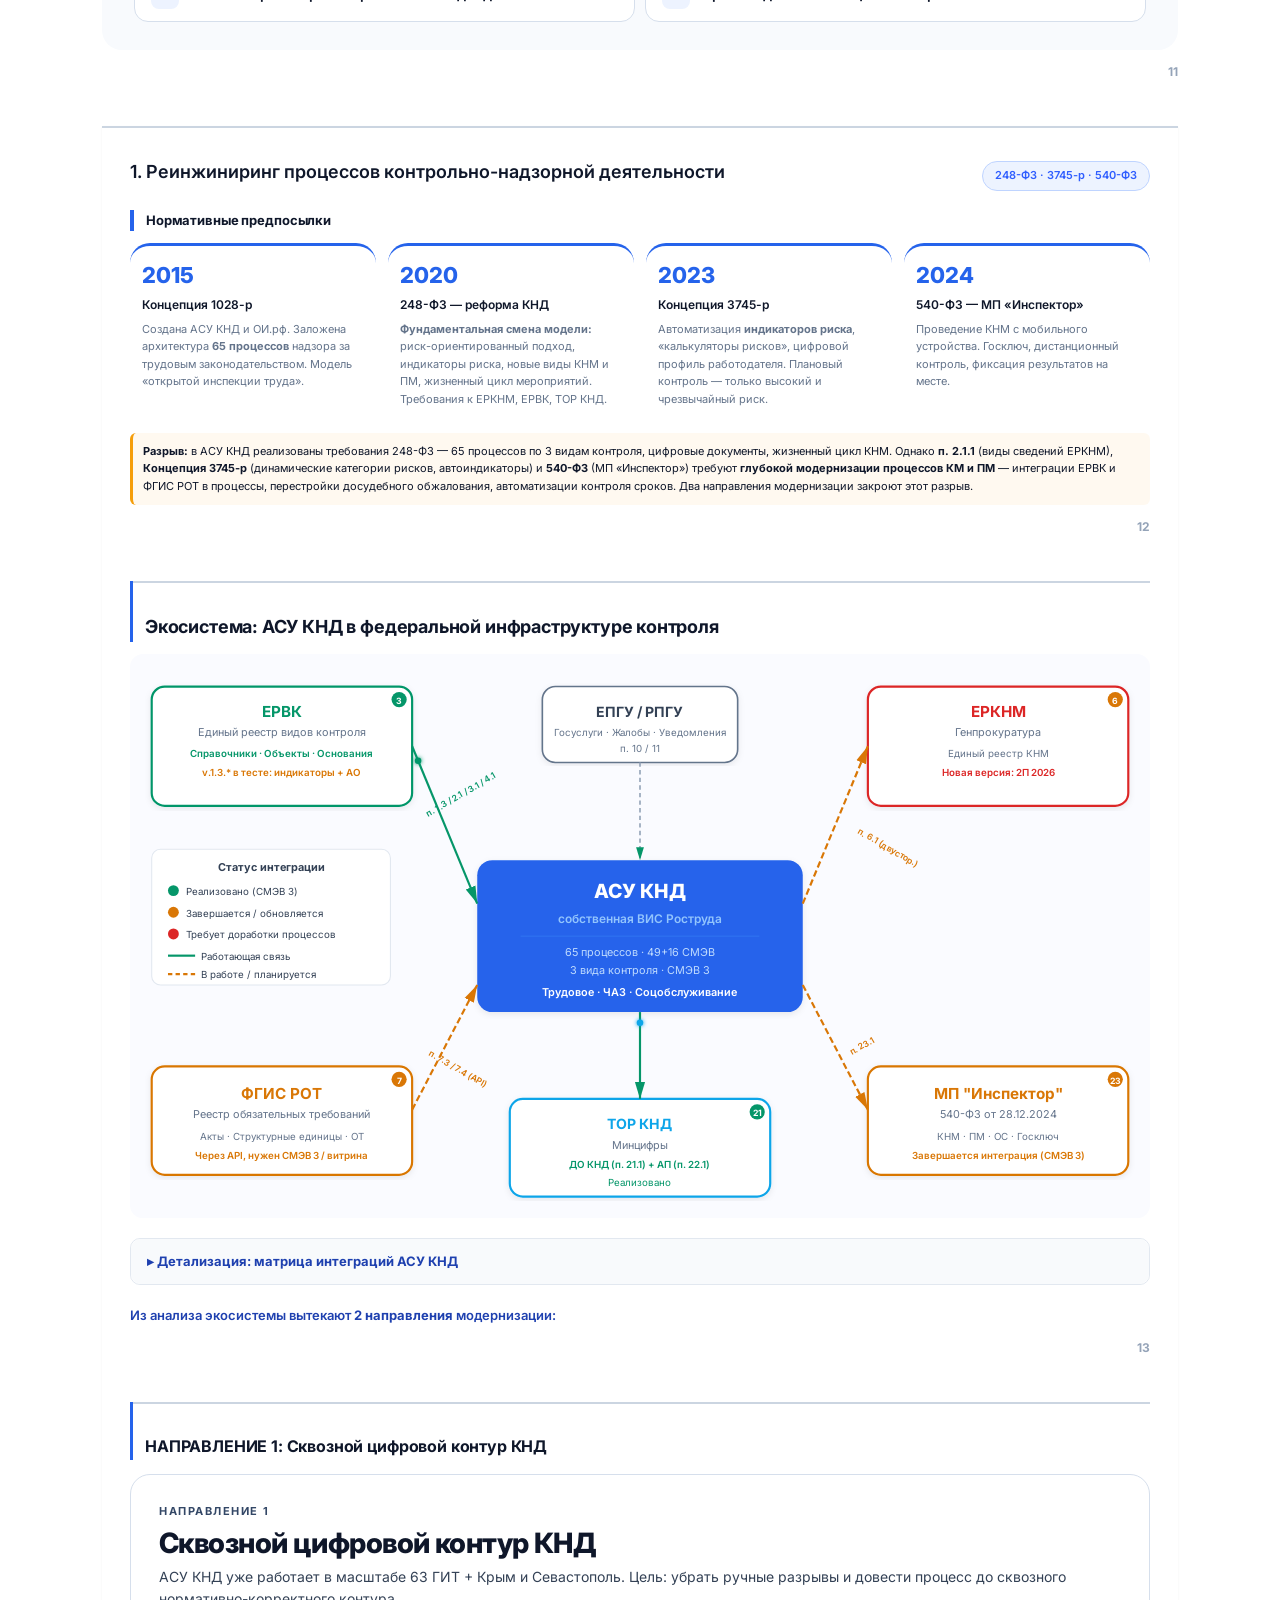
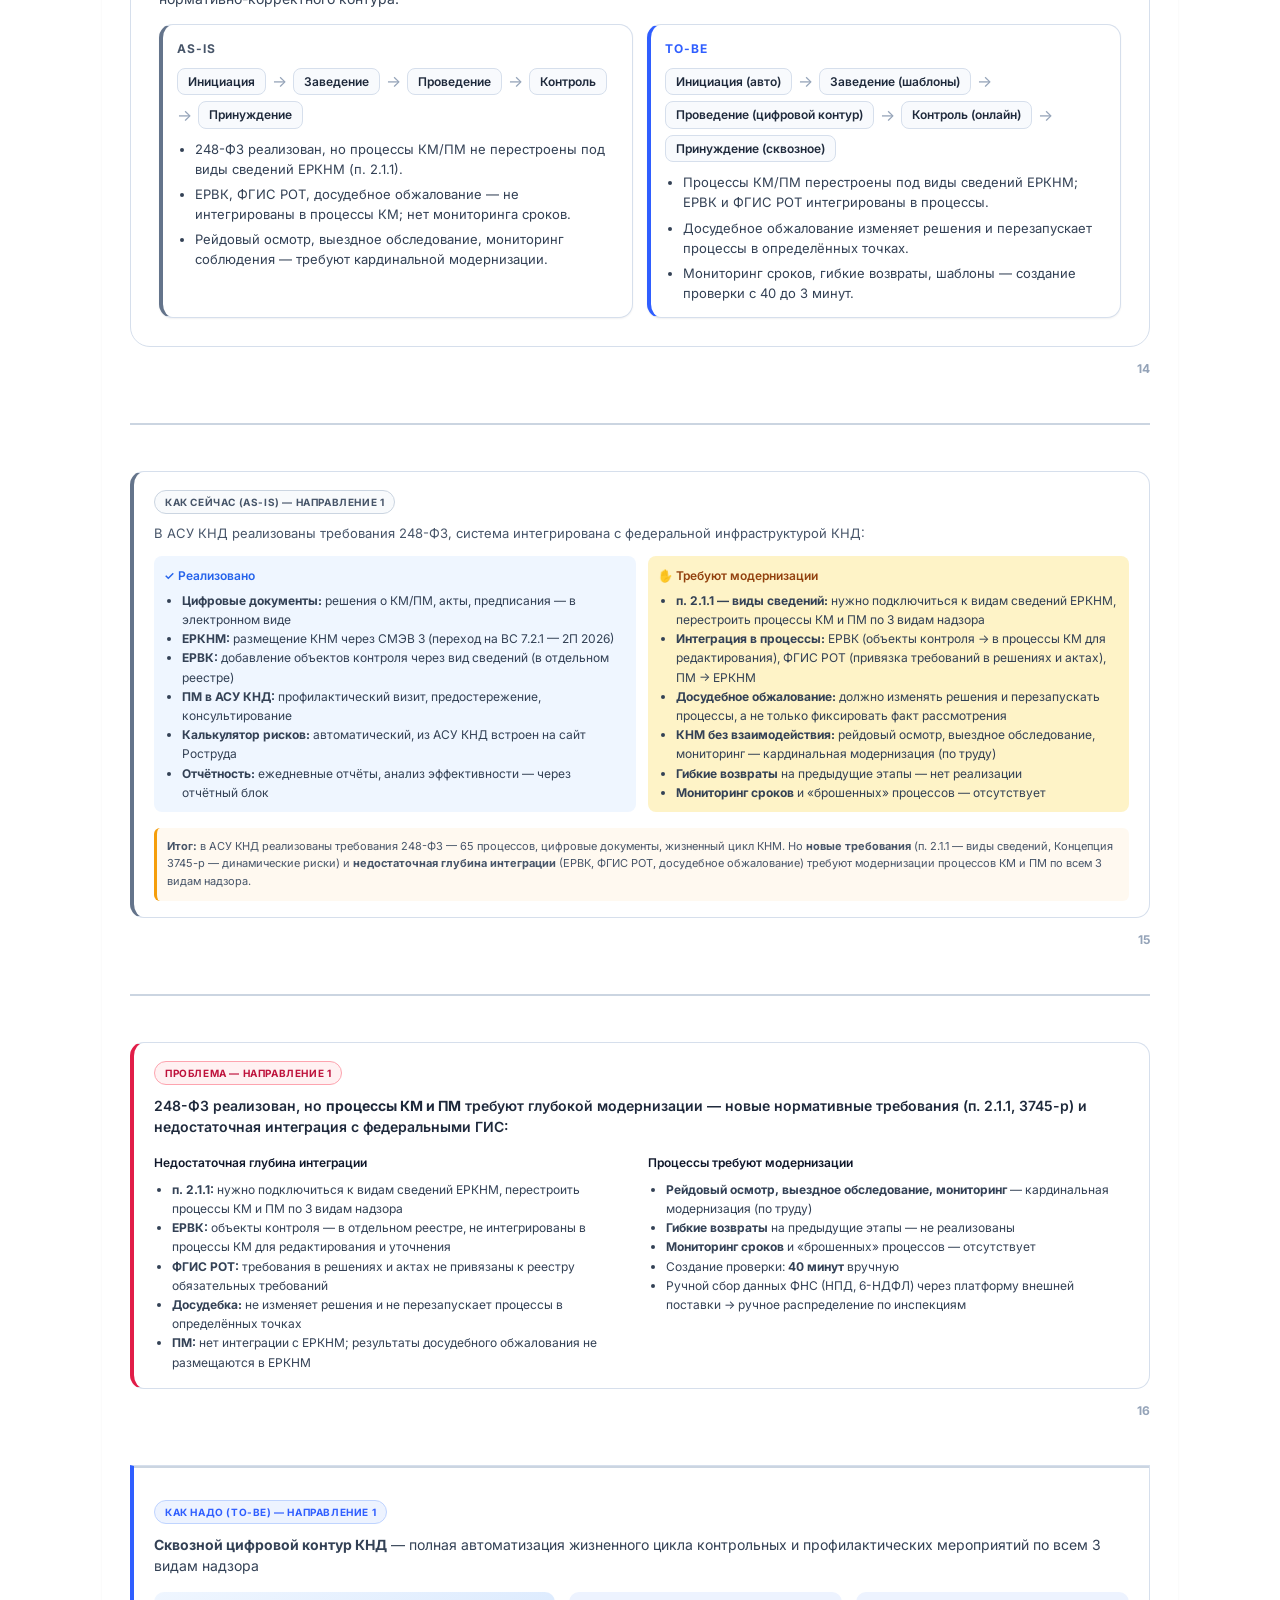
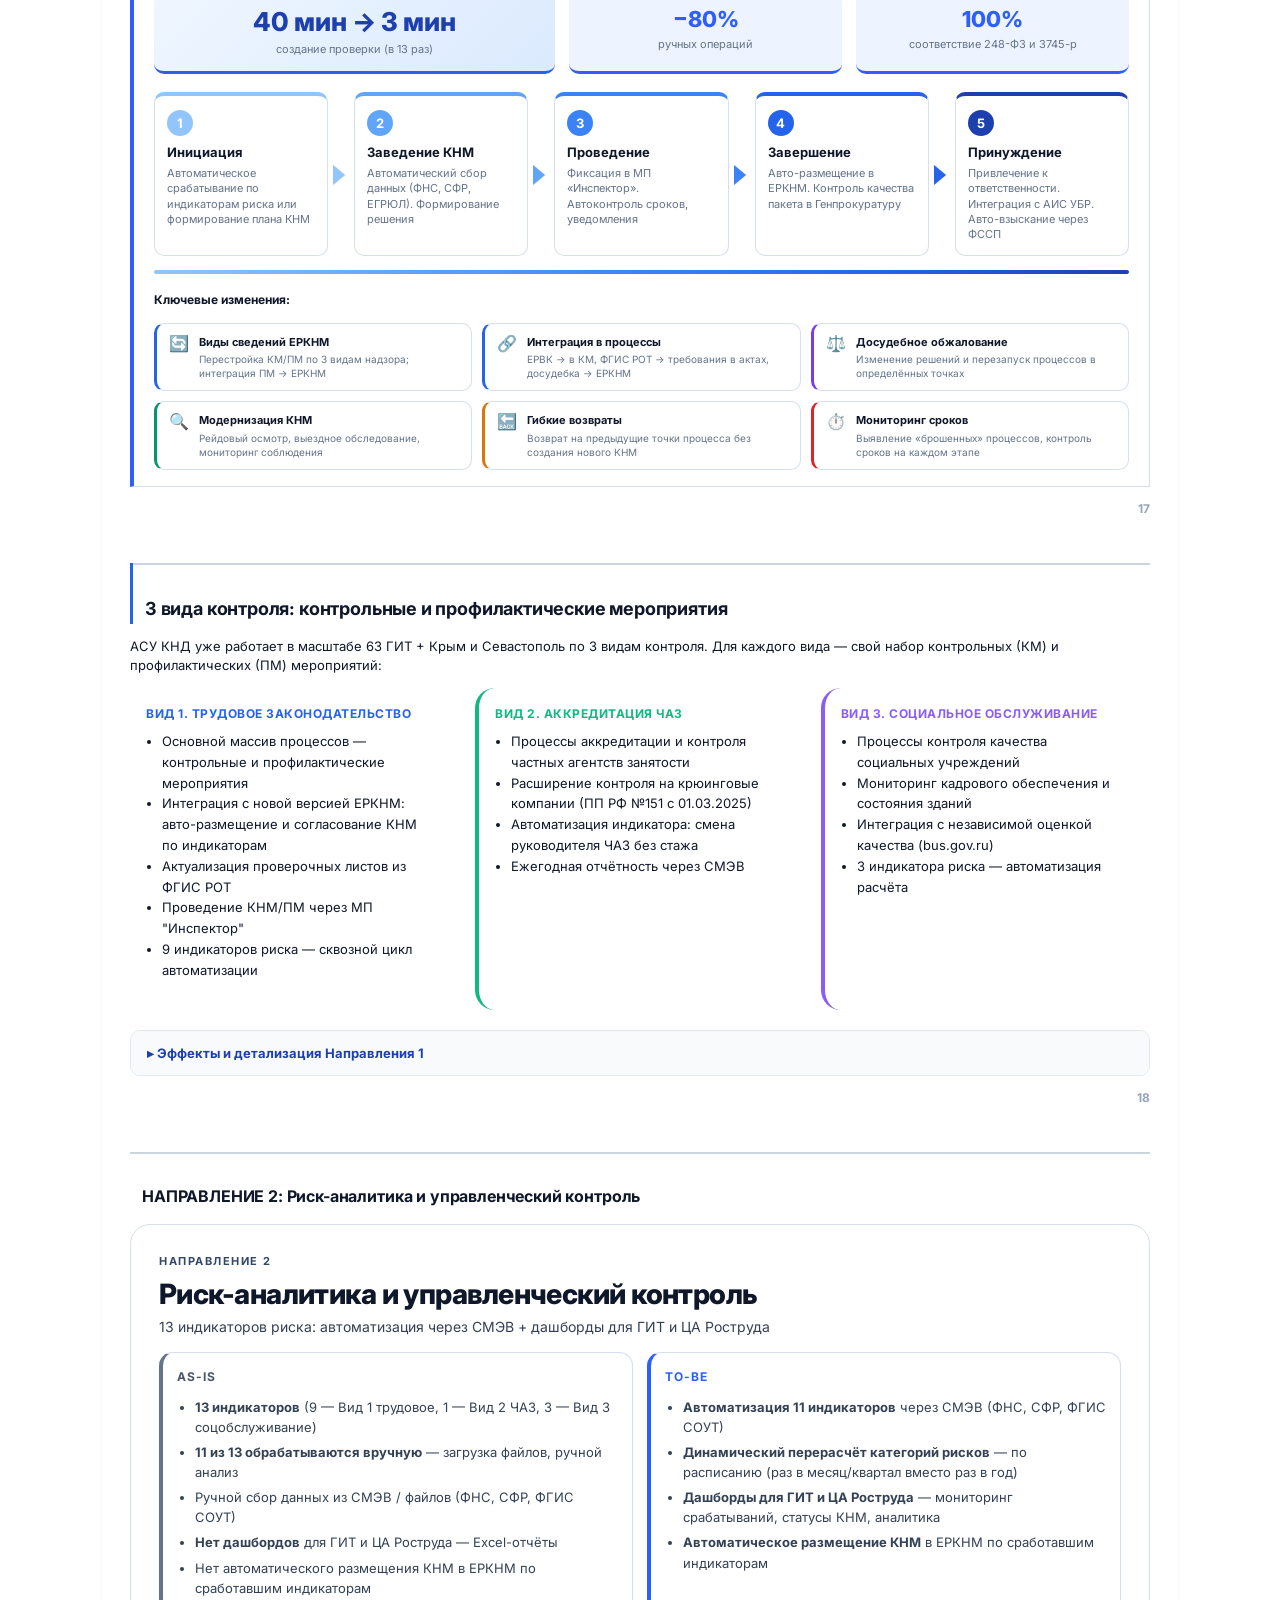
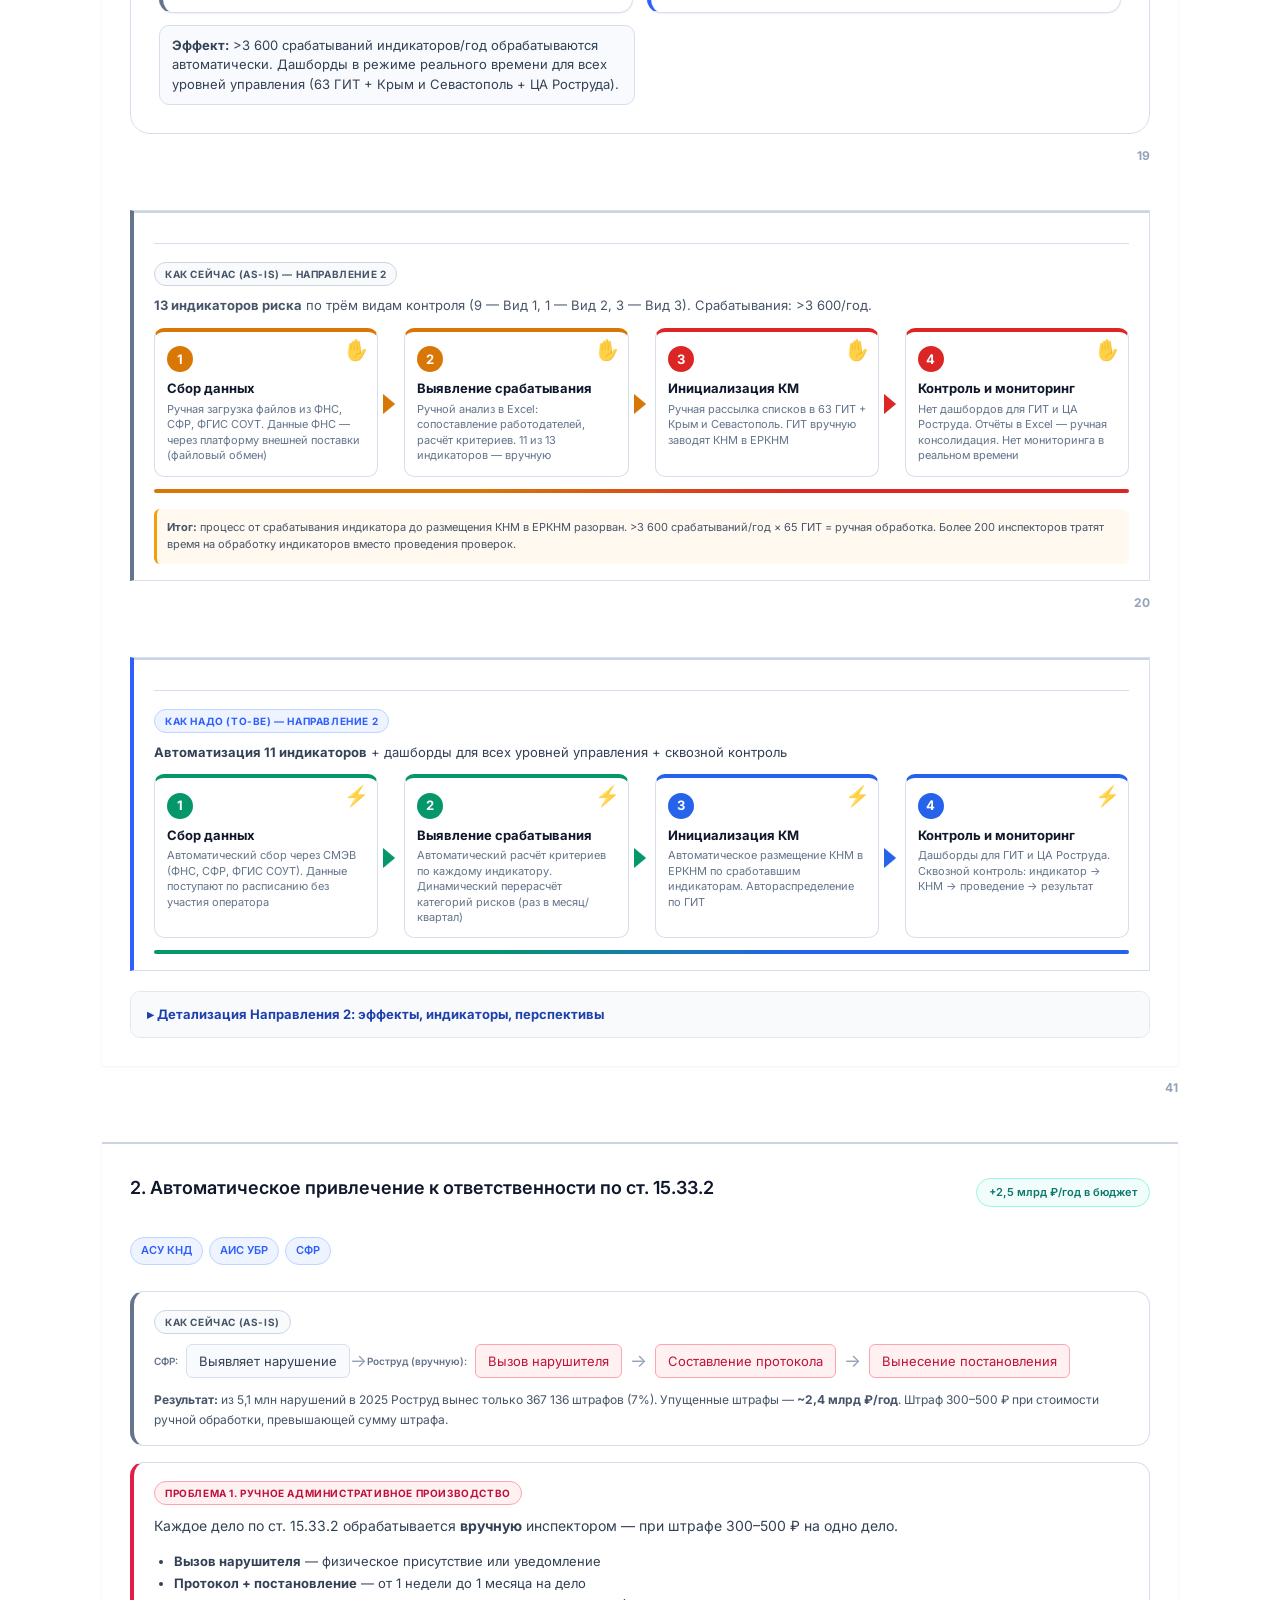
==== commit 8afd270f: "update: реинжиниринг Вызова 1 (248-ФЗ), новые стили, скриншоты АИС УБР - Переработан Вызов 1: детали" ====
--- a/index.html
+++ b/index.html
@@ -36,11 +36,16 @@
     </div>
     <div class="sticky-nav__subrow" id="sub-projects">
       <div class="sticky-nav__subrow-inner">
-        <a href="#p-indicators">1. Вызов 1 (ядро)</a>
-        <a href="#proj-1533">2. ст. 15.33.2</a>
-        <a href="#proj-ns">3. Расследование НС</a>
-        <a href="#proj-kts">4. Хищения КТС</a>
-        <a href="#proj-ai">ИИ+ЭКДО</a>
+        <a href="#p-indicators">1. Ядро КНД</a>
+        <a href="#proj-1533">2. 15.33.2</a>
+        <a href="#proj-ns">3. НС</a>
+        <a href="#proj-ai">4. ИИ</a>
+        <a href="#proj-ekdo">5. ЭКДО</a>
+        <a href="#proj-oi-challenges">6. ОИ.рф</a>
+        <a href="#proj-ubr-challenges">7. АИС УБР</a>
+        <a href="#proj-illegal">8. Нелегальная</a>
+        <a href="#proj-risk">9. РОП</a>
+        <a href="#proj-kts">10. КТС</a>
         <a href="#risks">Импортозамещение</a>
       </div>
     </div>
@@ -1321,9 +1326,25 @@
 
         <div class="mt-4 gap-5" style="display: grid; grid-template-columns: 1fr 1fr">
           <div>
-            <div class="bg-amber-50 rounded-8 text-center" style="padding: 20px; border: 2px dashed #F59E0B">
-              <div class="tc-amber text-md fw-600">Скриншот интерфейса АИС УБР</div>
-              <div class="tc-amber-dk text-xs mt-1">TODO: запросить у команды АИС УБР</div>
+            <div class="oi-carousel oi-carousel--contain" id="ubrCarousel" tabindex="0">
+              <div class="oi-carousel__viewport">
+                <div class="oi-carousel__slide is-active" data-slide="0">
+                  <div class="oi-slice">
+                    <img class="zoomable oi-slice__img" src="img/ubr1.jpg" data-caption="АИС УБР — Исполнение бюджета и кассового плана" alt="АИС УБР — дашборд исполнения бюджета">
+                  </div>
+                </div>
+                <div class="oi-carousel__slide" data-slide="1">
+                  <div class="oi-slice">
+                    <img class="zoomable oi-slice__img" src="img/ubr2.jpg" data-caption="АИС УБР — Мониторинг планирования и исполнения закупок" alt="АИС УБР — дашборд мониторинга закупок">
+                  </div>
+                </div>
+              </div>
+              <button class="oi-carousel__btn oi-carousel__btn--prev" type="button" aria-label="Предыдущий фрагмент">&#8592;</button>
+              <button class="oi-carousel__btn oi-carousel__btn--next" type="button" aria-label="Следующий фрагмент">&#8594;</button>
+              <div class="oi-carousel__dots" role="tablist" aria-label="Фрагменты интерфейса АИС УБР">
+                <button class="oi-carousel__dot is-active" type="button" data-slide="0" aria-label="Фрагмент 1" aria-selected="true"></button>
+                <button class="oi-carousel__dot" type="button" data-slide="1" aria-label="Фрагмент 2" aria-selected="false"></button>
+              </div>
             </div>
           </div>
           <div>
@@ -1399,7 +1420,7 @@
             </svg>
             На весь экран
           </button></div>
-<svg viewBox="0 0 1140 570" xmlns="http://www.w3.org/2000/svg" class="svg-diagram svg-diagram--lg" font-family="Inter, system-ui, sans-serif">
+<svg viewBox="0 0 1140 660" xmlns="http://www.w3.org/2000/svg" class="svg-diagram svg-diagram--lg" font-family="Inter, system-ui, sans-serif">
   <defs>
     <linearGradient id="ubrGrad" x1="0%" y1="0%" x2="100%" y2="0%">
       <stop offset="0%" stop-color="#F59E0B"/><stop offset="100%" stop-color="#D97706"/>
@@ -1421,6 +1442,15 @@
     </marker>
     <marker id="ubr-arr-slate" markerWidth="8" markerHeight="6" refX="8" refY="3" orient="auto">
       <path d="M0,0.5 L7,3 L0,5.5" fill="#94A3B8"/>
+    </marker>
+    <marker id="ubr-arr-green" markerWidth="8" markerHeight="6" refX="8" refY="3" orient="auto">
+      <path d="M0,0.5 L7,3 L0,5.5" fill="#059669"/>
+    </marker>
+    <marker id="ubr-arr-red" markerWidth="8" markerHeight="6" refX="8" refY="3" orient="auto">
+      <path d="M0,0.5 L7,3 L0,5.5" fill="#DC2626"/>
+    </marker>
+    <marker id="ubr-arr-orange" markerWidth="8" markerHeight="6" refX="8" refY="3" orient="auto">
+      <path d="M0,0.5 L7,3 L0,5.5" fill="#D97706"/>
     </marker>
   </defs>
 
@@ -1466,34 +1496,42 @@
   <line x1="22" y1="177" x2="98" y2="177" stroke="#CBD5E1" stroke-width="1.5"/>
 
   <g filter="url(#ubrSoft)">
-    <rect x="16" y="190" width="200" height="62" rx="10" fill="white" stroke="#2563EB" stroke-width="1.5"/>
-    <text x="116" y="214" text-anchor="middle" fill="#1E40AF" font-size="12" font-weight="700">АСУ КНД</text>
-    <text x="116" y="238" text-anchor="middle" fill="#2563EB" font-size="16" font-weight="800">>420 тыс.</text>
-    <text x="175" y="238" fill="#64748B" font-size="8">начислений</text>
+    <rect x="16" y="190" width="200" height="76" rx="10" fill="white" stroke="#059669" stroke-width="1.5"/>
+    <circle cx="36" cy="210" r="4.5" fill="#059669"/>
+    <text x="50" y="214" fill="#1E40AF" font-size="12" font-weight="700">АСУ КНД</text>
+    <text x="116" y="232" text-anchor="middle" fill="#64748B" font-size="8.5">Загрузка по наложенным АШ</text>
+    <text x="116" y="244" text-anchor="middle" fill="#64748B" font-size="8.5">Выгрузка по оплаченным и квитированным</text>
+    <text x="116" y="260" text-anchor="middle" fill="#059669" font-size="8" font-weight="600">реализовано / план 2026</text>
   </g>
   <g filter="url(#ubrSoft)">
-    <rect x="16" y="262" width="200" height="48" rx="10" fill="white" stroke="#93C5FD" stroke-width="1"/>
-    <text x="116" y="284" text-anchor="middle" fill="#1E40AF" font-size="11" font-weight="600">ОИ.рф</text>
-    <text x="116" y="301" text-anchor="middle" fill="#64748B" font-size="9">оплата штрафов онлайн</text>
+    <rect x="16" y="276" width="200" height="54" rx="10" fill="white" stroke="#D97706" stroke-width="1" stroke-dasharray="5,3"/>
+    <circle cx="36" cy="296" r="4.5" fill="#D97706"/>
+    <text x="50" y="300" fill="#1E40AF" font-size="11" font-weight="600">ОИ.рф</text>
+    <text x="116" y="316" text-anchor="middle" fill="#64748B" font-size="9">Реестр должников</text>
+    <text x="116" y="327" text-anchor="middle" fill="#D97706" font-size="7.5" font-weight="600">для обсуждения</text>
   </g>
   <g filter="url(#ubrSoft)">
-    <rect x="16" y="320" width="200" height="48" rx="10" fill="white" stroke="#CBD5E1" stroke-width="1"/>
-    <text x="116" y="342" text-anchor="middle" fill="#334155" font-size="11" font-weight="600">ЕИС Закупки</text>
-    <text x="116" y="359" text-anchor="middle" fill="#64748B" font-size="10" font-weight="700">>10 тыс.</text>
+    <rect x="16" y="340" width="200" height="42" rx="10" fill="white" stroke="#059669" stroke-width="1"/>
+    <circle cx="36" cy="361" r="4.5" fill="#059669"/>
+    <text x="50" y="365" fill="#334155" font-size="11" font-weight="600">ЕИС Закупки</text>
+    <text x="196" y="365" text-anchor="end" fill="#059669" font-size="8" font-weight="600">в эксплуатации</text>
   </g>
   <g filter="url(#ubrSoft)">
-    <rect x="16" y="378" width="200" height="48" rx="10" fill="#1E293B"/>
-    <text x="116" y="400" text-anchor="middle" fill="white" font-size="11" font-weight="600">ГИИС ЭБ</text>
-    <text x="116" y="417" text-anchor="middle" fill="#94A3B8" font-size="10" font-weight="700">>480 тыс.</text>
+    <rect x="16" y="392" width="200" height="62" rx="10" fill="#1E293B" stroke="#059669" stroke-width="1"/>
+    <circle cx="36" cy="410" r="4.5" fill="#059669"/>
+    <text x="50" y="414" fill="white" font-size="11" font-weight="600">ГИИС ЭБ</text>
+    <text x="116" y="430" text-anchor="middle" fill="#94A3B8" font-size="8">Приказ Минфина от 15.04.2021 №61н</text>
+    <text x="116" y="444" text-anchor="middle" fill="#94A3B8" font-size="7.5">Выписки · Уведомления · ЗКР · ЗВР · УУПП</text>
+    <text x="196" y="414" text-anchor="end" fill="#059669" font-size="7.5" font-weight="600">в экспл.</text>
   </g>
 
   <!-- Стрелки от источников к центру -->
-  <path d="M219,220 C235,220 235,235 247,235" stroke="#2563EB" stroke-width="2.5" fill="none" marker-end="url(#ubr-arr-blue)" stroke-dasharray="6,3">
+  <path d="M219,228 C235,228 235,235 247,235" stroke="#059669" stroke-width="2.5" fill="none" marker-end="url(#ubr-arr-green)" stroke-dasharray="6,3">
     <animate attributeName="stroke-dashoffset" values="18;0" dur="1.5s" repeatCount="indefinite"/>
   </path>
-  <path d="M219,286 C236,286 236,260 247,260" stroke="#93C5FD" stroke-width="1.5" fill="none" marker-end="url(#ubr-arr-blue)" opacity="0.7"/>
-  <path d="M219,344 C236,344 236,320 247,320" stroke="#CBD5E1" stroke-width="1.5" fill="none" marker-end="url(#ubr-arr-slate)" opacity="0.5"/>
-  <path d="M219,402 C236,402 236,370 247,370" stroke="#64748B" stroke-width="1.5" fill="none" marker-end="url(#ubr-arr-slate)" opacity="0.4"/>
+  <path d="M219,303 C236,303 236,270 247,270" stroke="#D97706" stroke-width="1.5" fill="none" marker-end="url(#ubr-arr-orange)" stroke-dasharray="5,3"/>
+  <path d="M219,361 C236,361 236,330 247,330" stroke="#059669" stroke-width="1.5" fill="none" marker-end="url(#ubr-arr-green)" opacity="0.6"/>
+  <path d="M219,423 C236,423 236,380 247,380" stroke="#059669" stroke-width="1.5" fill="none" marker-end="url(#ubr-arr-green)" opacity="0.5"/>
 
   <!-- ═══════ АДМИНИСТРИРОВАНИЕ ДОХОДОВ ═══════ -->
   <text x="254" y="180" fill="#92400E" font-size="10.5" font-weight="700" letter-spacing="0.3">АДМИНИСТРИРОВАНИЕ ДОХОДОВ</text>
@@ -1510,6 +1548,11 @@
     <text x="360" y="323" text-anchor="middle" fill="#B45309" font-size="20" font-weight="800">20 903</text>
     <text x="360" y="339" text-anchor="middle" fill="#78716C" font-size="9">юридические лица</text>
   </g>
+
+  <!-- Центральная подпись: функции АИС УБР -->
+  <text x="360" y="370" text-anchor="middle" fill="#92400E" font-size="8.5" font-style="italic">планирование бюджетных расходов</text>
+  <text x="360" y="382" text-anchor="middle" fill="#92400E" font-size="8.5" font-style="italic">учёт бюджетных назначений</text>
+  <text x="360" y="394" text-anchor="middle" fill="#92400E" font-size="8.5" font-style="italic">контроль доведения и освоения ЛБО</text>
 
   <!-- Стрелки Admin → Exchange -->
   <path d="M478,230 L498,230" stroke="#F59E0B" stroke-width="2" fill="none" marker-end="url(#ubr-arr)"/>
@@ -1539,70 +1582,112 @@
     <animate attributeName="stroke-dashoffset" values="18;0" dur="2s" repeatCount="indefinite"/>
   </path>
 
-  <!-- ═══════ ИНТЕГРАЦИИ ═══════ -->
+  <!-- ═══════ ИНТЕГРАЦИИ (правая колонка) ═══════ -->
   <text x="758" y="172" fill="#334155" font-size="11" font-weight="700" letter-spacing="0.5">ИНТЕГРАЦИИ</text>
   <line x1="758" y1="177" x2="838" y2="177" stroke="#CBD5E1" stroke-width="1.5"/>
 
+  <!-- ГИС ГМП — 15 видов сведений -->
   <g filter="url(#ubrSoft)">
     <rect x="748" y="190" width="190" height="68" rx="10" fill="#1E293B"/>
     <circle cx="768" cy="212" r="4.5" fill="#059669"/>
     <text x="782" y="216" fill="white" font-size="12" font-weight="700">ГИС ГМП</text>
-    <text x="843" y="238" text-anchor="middle" fill="#60A5FA" font-size="10">12 видов сведений</text>
-    <text x="843" y="252" text-anchor="middle" fill="#94A3B8" font-size="8.5">гос. муницип. платежи</text>
+    <text x="843" y="238" text-anchor="middle" fill="#60A5FA" font-size="10">15 видов сведений</text>
+    <text x="843" y="252" text-anchor="middle" fill="#059669" font-size="8">реализовано / план 2026</text>
   </g>
+  <!-- ФССП — исполнительное производство -->
   <g filter="url(#ubrSoft)">
-    <rect x="748" y="268" width="190" height="52" rx="10" fill="white" stroke="#93C5FD" stroke-width="1.5"/>
-    <circle cx="768" cy="291" r="4.5" fill="#2563EB"/>
-    <text x="782" y="295" fill="#1E40AF" font-size="11" font-weight="600">→ ФССП</text>
-    <text x="843" y="311" text-anchor="middle" fill="#64748B" font-size="9">принудит. взыскание</text>
+    <rect x="748" y="268" width="190" height="52" rx="10" fill="white" stroke="#D97706" stroke-width="1.5" stroke-dasharray="5,3"/>
+    <circle cx="768" cy="291" r="4.5" fill="#D97706"/>
+    <text x="782" y="291" fill="#1E40AF" font-size="11" font-weight="600">ФССП России</text>
+    <text x="843" y="311" text-anchor="middle" fill="#64748B" font-size="9">Исполнительное производство</text>
+    <text x="843" y="316" text-anchor="middle" fill="#D97706" font-size="7.5" font-weight="600">план 2026</text>
   </g>
+  <!-- Мировые судьи -->
   <g filter="url(#ubrSoft)">
-    <rect x="748" y="330" width="190" height="52" rx="10" fill="white" stroke="#CBD5E1" stroke-width="1" stroke-dasharray="5,3"/>
-    <circle cx="768" cy="353" r="4.5" fill="#F59E0B"/>
-    <text x="782" y="357" fill="#475569" font-size="11" font-weight="600">Мировые судьи</text>
-    <text x="843" y="373" text-anchor="middle" fill="#94A3B8" font-size="8.5">план 2026 (пилот Минфина)</text>
+    <rect x="748" y="330" width="190" height="60" rx="10" fill="white" stroke="#D97706" stroke-width="1" stroke-dasharray="5,3"/>
+    <circle cx="768" cy="350" r="4.5" fill="#D97706"/>
+    <text x="782" y="354" fill="#475569" font-size="11" font-weight="600">Мировые судьи</text>
+    <text x="843" y="370" text-anchor="middle" fill="#64748B" font-size="8.5">20.25 КоАП (начисления)</text>
+    <text x="843" y="384" text-anchor="middle" fill="#D97706" font-size="7.5" font-weight="600">план 2026 (пилот Минфина)</text>
   </g>
+  <!-- Минфин — сверка по задолженности -->
+  <g filter="url(#ubrSoft)">
+    <rect x="748" y="400" width="190" height="54" rx="10" fill="white" stroke="#D97706" stroke-width="1" stroke-dasharray="5,3"/>
+    <circle cx="768" cy="422" r="4.5" fill="#D97706"/>
+    <text x="782" y="420" fill="#475569" font-size="11" font-weight="600">Минфин России</text>
+    <text x="843" y="436" text-anchor="middle" fill="#64748B" font-size="8">Сверка по задолженности с</text>
+    <text x="843" y="448" text-anchor="middle" fill="#64748B" font-size="8">единым реестром должников</text>
+  </g>
+
+  <!-- ═══════ ЕИП НСУД / СМЭВ 4.0 (нижний правый) ═══════ -->
+  <g filter="url(#ubrSoft)">
+    <rect x="955" y="190" width="168" height="120" rx="12" fill="white" stroke="#DC2626" stroke-width="1.5"/>
+    <circle cx="975" cy="210" r="4.5" fill="#DC2626"/>
+    <text x="989" y="214" fill="#334155" font-size="11" font-weight="700">ЕИП НСУД</text>
+    <text x="1039" y="232" text-anchor="middle" fill="#DC2626" font-size="9.5" font-weight="600">СМЭВ 4.0</text>
+    <line x1="970" y1="242" x2="1108" y2="242" stroke="#F3F4F6" stroke-width="1"/>
+    <text x="1039" y="258" text-anchor="middle" fill="#64748B" font-size="8.5">SQL-запрос (в т.ч. подписка)</text>
+    <text x="1039" y="272" text-anchor="middle" fill="#64748B" font-size="8.5">REST-запрос, REST/JDBS</text>
+    <text x="1039" y="286" text-anchor="middle" fill="#64748B" font-size="8.5">Ответ с данными</text>
+    <text x="1039" y="304" text-anchor="middle" fill="#DC2626" font-size="8" font-weight="600">план 2026-2029</text>
+  </g>
+
+  <!-- Стрелка от АИС УБР к ЕИП НСУД -->
+  <path d="M733,400 C845,395 920,300 952,260" stroke="#DC2626" stroke-width="2" fill="none" marker-end="url(#ubr-arr-red)"/>
 
   <!-- ═══════ ОБЪЁМЫ 2025 ═══════ -->
   <g filter="url(#ubrSoft)">
-    <rect x="955" y="190" width="168" height="192" rx="12" fill="white" stroke="#FCD34D" stroke-width="1"/>
-    <rect x="955" y="190" width="168" height="36" rx="12" fill="#FEF3C7"/>
-    <rect x="955" y="214" width="168" height="12" fill="#FEF3C7"/>
-    <text x="1039" y="214" text-anchor="middle" fill="#92400E" font-size="11" font-weight="700">ОБЪЁМЫ 2025</text>
-    <line x1="970" y1="232" x2="1108" y2="232" stroke="#FDE68A" stroke-width="1"/>
-    <text x="1039" y="254" text-anchor="middle" fill="#78716C" font-size="9.5">Штрафов обработано</text>
-    <text x="1039" y="280" text-anchor="middle" fill="#92400E" font-size="22" font-weight="800">410 866</text>
-    <line x1="970" y1="294" x2="1108" y2="294" stroke="#F3F4F6" stroke-width="1"/>
-    <text x="1039" y="314" text-anchor="middle" fill="#78716C" font-size="9.5">Видов сведений СМЭВ</text>
-    <text x="1039" y="340" text-anchor="middle" fill="#92400E" font-size="22" font-weight="800">16</text>
-    <text x="1039" y="358" text-anchor="middle" fill="#78716C" font-size="8.5">ГИС ГМП · Казначейство</text>
-    <line x1="970" y1="368" x2="1108" y2="368" stroke="#F3F4F6" stroke-width="1"/>
+    <rect x="955" y="328" width="168" height="130" rx="12" fill="white" stroke="#FCD34D" stroke-width="1"/>
+    <rect x="955" y="328" width="168" height="36" rx="12" fill="#FEF3C7"/>
+    <rect x="955" y="352" width="168" height="12" fill="#FEF3C7"/>
+    <text x="1039" y="352" text-anchor="middle" fill="#92400E" font-size="11" font-weight="700">ОБЪЁМЫ 2025</text>
+    <line x1="970" y1="370" x2="1108" y2="370" stroke="#FDE68A" stroke-width="1"/>
+    <text x="1039" y="392" text-anchor="middle" fill="#78716C" font-size="9.5">Штрафов обработано</text>
+    <text x="1039" y="414" text-anchor="middle" fill="#92400E" font-size="20" font-weight="800">410 866</text>
+    <line x1="970" y1="426" x2="1108" y2="426" stroke="#F3F4F6" stroke-width="1"/>
+    <text x="1039" y="444" text-anchor="middle" fill="#78716C" font-size="9.5">Видов сведений СМЭВ</text>
+    <text x="1039" y="456" text-anchor="middle" fill="#92400E" font-size="14" font-weight="800">16</text>
   </g>
 
   <!-- ═══════ ДИНАМИКА ДЕБИТОРКИ ═══════ -->
   <g filter="url(#ubrSoft)">
-    <rect x="16" y="445" width="545" height="82" rx="12" fill="white" stroke="#F3F4F6"/>
-    <text x="36" y="472" fill="#334155" font-size="11" font-weight="700">ДИНАМИКА ДЕБИТОРКИ (тыс. руб.)</text>
-    <text x="36" y="494" fill="#78716C" font-size="9.5">2021: 1 011 171</text>
-    <text x="36" y="510" fill="#78716C" font-size="9.5">2022: 613 397</text>
-    <text x="168" y="494" fill="#78716C" font-size="9.5">2023: 386 582</text>
-    <text x="168" y="510" fill="#78716C" font-size="9.5">2024: 267 507</text>
-    <text x="300" y="494" fill="#78716C" font-size="9.5">2025: 230 229</text>
-    <text x="460" y="492" text-anchor="middle" fill="#059669" font-size="26" font-weight="800">−77%</text>
-    <text x="460" y="514" text-anchor="middle" fill="#78716C" font-size="9.5">с 2021 года</text>
+    <rect x="16" y="472" width="545" height="82" rx="12" fill="white" stroke="#F3F4F6"/>
+    <text x="36" y="499" fill="#334155" font-size="11" font-weight="700">ДИНАМИКА ДЕБИТОРКИ (тыс. руб.)</text>
+    <text x="36" y="521" fill="#78716C" font-size="9.5">2021: 1 011 171</text>
+    <text x="36" y="537" fill="#78716C" font-size="9.5">2022: 613 397</text>
+    <text x="168" y="521" fill="#78716C" font-size="9.5">2023: 386 582</text>
+    <text x="168" y="537" fill="#78716C" font-size="9.5">2024: 267 507</text>
+    <text x="300" y="521" fill="#78716C" font-size="9.5">2025: 230 229</text>
+    <text x="460" y="519" text-anchor="middle" fill="#059669" font-size="26" font-weight="800">−77%</text>
+    <text x="460" y="541" text-anchor="middle" fill="#78716C" font-size="9.5">с 2021 года</text>
   </g>
 
   <!-- ═══════ РАЗВИТИЕ 2026 ═══════ -->
   <g filter="url(#ubrSoft)">
-    <rect x="578" y="445" width="545" height="82" rx="12" fill="white" stroke="#F3F4F6"/>
-    <text x="598" y="472" fill="#334155" font-size="11" font-weight="700">РАЗВИТИЕ 2026</text>
-    <text x="850" y="488" text-anchor="middle" fill="#1E40AF" font-size="12" font-weight="700">Пилотный проект Минфина РФ</text>
-    <text x="850" y="506" text-anchor="middle" fill="#2563EB" font-size="10">Оплата штрафа через ЕПГУ сразу после решения суда</text>
-    <text x="850" y="522" text-anchor="middle" fill="#94A3B8" font-size="8.5">Синхронность данных с ГИС ГМП · Поставка ПО апрель 2026</text>
+    <rect x="578" y="472" width="545" height="82" rx="12" fill="white" stroke="#F3F4F6"/>
+    <text x="598" y="499" fill="#334155" font-size="11" font-weight="700">РАЗВИТИЕ 2026-2029 · 546 млн ₽</text>
+    <text x="850" y="510" text-anchor="middle" fill="#1E40AF" font-size="10" font-weight="700">Пилот Минфина · ДЗ · ВФК · ИИ · Паспорта имущества</text>
+    <text x="850" y="526" text-anchor="middle" fill="#2563EB" font-size="9">424 млн разработка + 122 млн техподдержка</text>
+    <text x="850" y="542" text-anchor="middle" fill="#94A3B8" font-size="8.5">ВПЦТ 2026-2027: 68 млн · Требует доп. финансирования: 342 млн</text>
   </g>
 
+  <!-- ═══════ ЛЕГЕНДА ═══════ -->
+  <g transform="translate(16,570)">
+    <text x="0" y="12" fill="#334155" font-size="9" font-weight="700">ЛЕГЕНДА:</text>
+    <circle cx="70" cy="9" r="4.5" fill="#059669"/>
+    <text x="80" y="12" fill="#64748B" font-size="8.5">Реализовано</text>
+    <circle cx="150" cy="9" r="4.5" fill="#D97706"/>
+    <text x="160" y="12" fill="#64748B" font-size="8.5">План 2026</text>
+    <circle cx="230" cy="9" r="4.5" fill="#DC2626"/>
+    <text x="240" y="12" fill="#64748B" font-size="8.5">Требует доп. финансирования</text>
+    <line x1="370" y1="9" x2="400" y2="9" stroke="#059669" stroke-width="2"/>
+    <text x="408" y="12" fill="#64748B" font-size="8.5">Сплошная = в экспл.</text>
+    <line x1="510" y1="9" x2="540" y2="9" stroke="#D97706" stroke-width="2" stroke-dasharray="5,3"/>
+    <text x="548" y="12" fill="#64748B" font-size="8.5">Пунктир = план</text>
+  </g>
+
   <!-- Подпись -->
-  <text x="570" y="552" text-anchor="middle" fill="#94A3B8" font-size="9">АИС УБР: администрирование штрафов от наложения до взыскания · 78% собираемости</text>
+  <text x="570" y="640" text-anchor="middle" fill="#94A3B8" font-size="9">АИС УБР: управление финансово-хозяйственной деятельностью · 9 подсистем · 15 видов сведений СМЭВ</text>
 </svg>
         </div>
 
@@ -1622,7 +1707,7 @@
       <div class="challenges-toc mt-5">
         <div class="challenges-toc__title">Оглавление вызовов</div>
 
-        <div class="challenges-toc__group-label">Проекты цифровой трансформации</div>
+        <div class="challenges-toc__group-label">Вызовы и решения</div>
         <div class="challenges-toc__grid">
           <a href="#p-indicators" class="challenges-toc__item">
             <span class="challenges-toc__num">1</span>
@@ -1636,33 +1721,33 @@
             <span class="challenges-toc__num">3</span>
             Расследование несчастных случаев
           </a>
-          <a href="#proj-kts" class="challenges-toc__item">
+          <a href="#proj-ai" class="challenges-toc__item">
             <span class="challenges-toc__num">4</span>
-            Противодействие хищениям через КТС
+            Искусственный интеллект в КНД
           </a>
           <a href="#proj-ekdo" class="challenges-toc__item">
             <span class="challenges-toc__num">5</span>
             ЭКДО: проактивный контроль
           </a>
+          <a href="#proj-oi-challenges" class="challenges-toc__item challenges-toc__item--accent">
+            <span class="challenges-toc__num">6</span>
+            Развитие Онлайн-инспекции
+          </a>
+          <a href="#proj-ubr-challenges" class="challenges-toc__item challenges-toc__item--amber">
+            <span class="challenges-toc__num">7</span>
+            Развитие АИС УБР (546 млн ₽)
+          </a>
           <a href="#proj-illegal" class="challenges-toc__item">
-            <span class="challenges-toc__num">6</span>
+            <span class="challenges-toc__num">8</span>
             Борьба с нелегальной занятостью
           </a>
           <a href="#proj-risk" class="challenges-toc__item">
-            <span class="challenges-toc__num">7</span>
+            <span class="challenges-toc__num">9</span>
             Развитие риск-ориентированного подхода
           </a>
-        </div>
-
-        <div class="challenges-toc__group-label">Развитие информационных систем</div>
-        <div class="challenges-toc__grid">
-          <a href="#proj-oi-challenges" class="challenges-toc__item challenges-toc__item--accent">
-            <span class="challenges-toc__num">📱</span>
-            Развитие Онлайн-инспекции
-          </a>
-          <a href="#proj-ubr-challenges" class="challenges-toc__item challenges-toc__item--amber">
-            <span class="challenges-toc__num">💰</span>
-            Развитие АИС УБР
+          <a href="#proj-kts" class="challenges-toc__item">
+            <span class="challenges-toc__num">10</span>
+            Противодействие хищениям через КТС
           </a>
         </div>
       </div>
@@ -1670,7 +1755,7 @@
       <!-- Вызов 1: Реинжиниринг процессов КНД -->
       <div id="p-indicators" class="card project-card mt-6 print-break">
         <div class="card__head">
-          <h3>Вызов 1. Реинжиниринг процессов контрольно-надзорной деятельности</h3>
+          <h3>1. Реинжиниринг процессов контрольно-надзорной деятельности</h3>
           <span class="tag blue">248-ФЗ · 3745-р · 540-ФЗ</span>
         </div>
         <!-- Нормативный анализ: предпосылки реинжиниринга -->
@@ -1700,7 +1785,7 @@
         </div>
 
         <div class="callout-warning mt-3" style="margin-bottom: 0">
-          <strong>Разрыв:</strong> АСУ КНД реализовала требования 248-ФЗ — 65 процессов по 3 видам контроля, цифровые документы, жизненный цикл КНМ. Однако <strong>п. 2.1.1</strong> (виды сведений ЕРКНМ), <strong>Концепция 3745-р</strong> (динамические категории рисков, автоиндикаторы) и <strong>540-ФЗ</strong> (МП «Инспектор») требуют <strong>глубокой модернизации процессов КМ и ПМ</strong> — интеграция ЕРВК и ФГИС РОТ в процессы, перестройка досудебного обжалования, автоматизация контроля сроков. Два направления модернизации закроют этот разрыв.
+          <strong>Разрыв:</strong> в АСУ КНД реализованы требования 248-ФЗ — 65 процессов по 3 видам контроля, цифровые документы, жизненный цикл КНМ. Однако <strong>п. 2.1.1</strong> (виды сведений ЕРКНМ), <strong>Концепция 3745-р</strong> (динамические категории рисков, автоиндикаторы) и <strong>540-ФЗ</strong> (МП «Инспектор») требуют <strong>глубокой модернизации процессов КМ и ПМ</strong> — интеграции ЕРВК и ФГИС РОТ в процессы, перестройки досудебного обжалования, автоматизации контроля сроков. Два направления модернизации закроют этот разрыв.
         </div>
 
         <!-- ═══════════════════════════════════════════ -->
@@ -1955,48 +2040,11 @@
 
         </section>
 
-        <!-- 3 вида контроля: КМ и ПМ -->
-        <h4 class="bl-blue-3 mt-5" style="margin: 24px 0 12px; padding-left: 12px">3 вида контроля: контрольные и профилактические мероприятия</h4>
-        <p class="text-base lh-normal mb-3">
-          АСУ КНД уже работает в масштабе 63 ГИТ + Крым и Севастополь по 3 видам контроля.
-          Для каждого вида — свой набор контрольных (КМ) и профилактических (ПМ) мероприятий:
-        </p>
-
-        <div class="grid--3 grid gap-4 mb-4">
-          <div class="card p-5">
-            <p class="text-sm fw-700" style="margin: 0 0 8px; color: var(--blue-600); text-transform: uppercase; letter-spacing: 0.5px">Вид 1. Трудовое законодательство</p>
-            <ul class="text-base lh-relaxed px-4 mt-0">
-              <li>Основной массив процессов — контрольные и профилактические мероприятия</li>
-              <li>Интеграция с новой версией ЕРКНМ: авто-размещение и согласование КНМ по индикаторам</li>
-              <li>Актуализация проверочных листов из ФГИС РОТ</li>
-              <li>Проведение КНМ/ПМ через МП "Инспектор"</li>
-              <li>9 индикаторов риска — сквозной цикл автоматизации</li>
-            </ul>
-          </div>
-          <div class="card p-5 bl-green">
-            <p class="text-sm fw-700" style="margin: 0 0 8px; color: var(--emerald); text-transform: uppercase; letter-spacing: 0.5px">Вид 2. Аккредитация ЧАЗ</p>
-            <ul class="text-base lh-relaxed px-4 mt-0">
-              <li>Процессы аккредитации и контроля частных агентств занятости</li>
-              <li>Расширение контроля на крюинговые компании (ПП РФ №151 с 01.03.2025)</li>
-              <li>Автоматизация индикатора: смена руководителя ЧАЗ без стажа</li>
-              <li>Ежегодная отчётность через СМЭВ</li>
-            </ul>
-          </div>
-          <div class="card p-5" style="border-left: 4px solid #8B5CF6">
-            <p class="text-sm fw-700" style="margin: 0 0 8px; color: #8B5CF6; text-transform: uppercase; letter-spacing: 0.5px">Вид 3. Социальное обслуживание</p>
-            <ul class="text-base lh-relaxed px-4 mt-0">
-              <li>Процессы контроля качества социальных учреждений</li>
-              <li>Мониторинг кадрового обеспечения и состояния зданий</li>
-              <li>Интеграция с независимой оценкой качества (bus.gov.ru)</li>
-              <li>3 индикатора риска — автоматизация расчёта</li>
-            </ul>
-          </div>
-        </div>
-
         <!-- AS-IS детально (Направление 1) -->
+        <div class="print-break"></div>
         <div class="cb cb--asis mt-5">
           <h4 class="cb__label">Как сейчас (AS-IS) — Направление 1</h4>
-          <p class="text-base lh-normal" style="margin: 0 0 12px 0">АСУ КНД реализовала требования 248-ФЗ и интегрирована с федеральной инфраструктурой КНД:</p>
+          <p class="text-base lh-normal" style="margin: 0 0 12px 0">В АСУ КНД реализованы требования 248-ФЗ, система интегрирована с федеральной инфраструктурой КНД:</p>
 
           <div class="grid-2 gap-3 mt-3">
             <div class="p-3 bg-blue-50 rounded-8">
@@ -2025,11 +2073,12 @@
           </div>
 
           <p class="callout-warning mt-4 text-sm" style="margin-bottom: 0">
-            <strong>Итог:</strong> АСУ КНД реализовала 248-ФЗ — 65 процессов, цифровые документы, жизненный цикл КНМ. Но <strong>новые требования</strong> (п. 2.1.1 — виды сведений, Концепция 3745-р — динамические риски) и <strong>недостаточная глубина интеграции</strong> (ЕРВК, ФГИС РОТ, досудебка в процессах) требуют модернизации КМ и ПМ по всем 3 видам надзора.
+            <strong>Итог:</strong> в АСУ КНД реализованы требования 248-ФЗ — 65 процессов, цифровые документы, жизненный цикл КНМ. Но <strong>новые требования</strong> (п. 2.1.1 — виды сведений, Концепция 3745-р — динамические риски) и <strong>недостаточная глубина интеграции</strong> (ЕРВК, ФГИС РОТ, досудебное обжалование) требуют модернизации процессов КМ и ПМ по всем 3 видам надзора.
           </p>
         </div>
 
         <!-- ПРОБЛЕМА детально (Направление 1) -->
+        <div class="print-break"></div>
         <div class="cb cb--problem mt-5">
           <h4 class="cb__label">Проблема — Направление 1</h4>
           <p class="cb__lead text-md lh-normal" style="margin: 0 0 16px">248-ФЗ реализован, но <strong>процессы КМ и ПМ</strong> требуют глубокой модернизации — новые нормативные требования (п. 2.1.1, 3745-р) и недостаточная интеграция с федеральными ГИС:</p>
@@ -2058,31 +2107,6 @@
             </div>
           </div>
 
-          <div class="mt-4 bg-rose-50 rounded-8 p-4" style="border: 1px solid #FECDD3; margin-bottom: 0">
-            <div class="fw-700 tc-rose text-sm" style="margin-bottom: 12px">Масштаб проблемы</div>
-            <div class="d-flex gap-3" style="align-items: center; justify-content: center; flex-wrap: wrap">
-              <div style="text-align: center; min-width: 80px">
-                <div class="fw-800 tc-rose" style="font-size: 28px; line-height: 1">65</div>
-                <div class="text-xs tc-muted" style="margin-top: 2px">процессов КНД</div>
-              </div>
-              <div class="fw-700 tc-rose" style="font-size: 20px">×</div>
-              <div style="text-align: center; min-width: 80px">
-                <div class="fw-800 tc-rose" style="font-size: 28px; line-height: 1">3</div>
-                <div class="text-xs tc-muted" style="margin-top: 2px">вида контроля</div>
-              </div>
-              <div class="fw-700 tc-rose" style="font-size: 20px">×</div>
-              <div style="text-align: center; min-width: 80px">
-                <div class="fw-800 tc-rose" style="font-size: 28px; line-height: 1">63<span style="font-size: 16px">+2</span></div>
-                <div class="text-xs tc-muted" style="margin-top: 2px">ГИТ</div>
-              </div>
-              <div class="fw-700 tc-rose" style="font-size: 20px">=</div>
-              <div style="text-align: center; background: #FEE2E2; padding: 10px 20px; border-radius: 10px; min-width: 140px">
-                <div class="fw-800 tc-rose" style="font-size: 28px; line-height: 1">>12 000</div>
-                <div class="text-xs tc-rose fw-600" style="margin-top: 4px">экземпляров процессов/год требуют модернизации</div>
-              </div>
-            </div>
-            <p class="text-xs tc-muted" style="margin: 10px 0 0; text-align: center">Виды сведений ЕРКНМ, интеграция ЕРВК/ФГИС РОТ в процессы, досудебное обжалование, мониторинг сроков</p>
-          </div>
         </div>
 
         <!-- TO-BE детально (Направление 1) -->
@@ -2090,61 +2114,134 @@
           <h4 class="cb__label">Как надо (TO-BE) — Направление 1</h4>
           <p class="cb__lead text-md lh-normal" style="margin: 0 0 16px"><strong>Сквозной цифровой контур КНД</strong> — полная автоматизация жизненного цикла контрольных и профилактических мероприятий по всем 3 видам надзора</p>
 
-          <div class="process-stages mb-4">
-            <div class="process-stage">
-              <div class="stage-number">1</div>
-              <div class="stage-content">
-                <div class="stage-title">Инициация</div>
-                <div class="stage-desc">Автоматическое срабатывание по индикаторам риска или формирование плана КНМ</div>
-              </div>
-            </div>
-            <div class="stage-arrow">→</div>
-
-            <div class="process-stage">
-              <div class="stage-number">2</div>
-              <div class="stage-content">
-                <div class="stage-title">Заведение КНМ</div>
-                <div class="stage-desc">Создание проверки: 40 мин → <strong>3 мин</strong>. Автоматический сбор данных (ФНС, СФР, ЕГРЮЛ)</div>
-              </div>
-            </div>
-            <div class="stage-arrow">→</div>
-
-            <div class="process-stage">
-              <div class="stage-number">3</div>
-              <div class="stage-content">
-                <div class="stage-title">Проведение</div>
-                <div class="stage-desc">Фиксация в МП «Инспектор». Автоконтроль сроков, уведомления</div>
-              </div>
-            </div>
-            <div class="stage-arrow">→</div>
-
-            <div class="process-stage">
-              <div class="stage-number">4</div>
-              <div class="stage-content">
-                <div class="stage-title">Завершение</div>
-                <div class="stage-desc">Автоматическое размещение в ЕРКНМ. Контроль качества пакета в Генпрокуратуру</div>
-              </div>
-            </div>
-            <div class="stage-arrow">→</div>
-
-            <div class="process-stage">
-              <div class="stage-number">5</div>
-              <div class="stage-content">
-                <div class="stage-title">Принуждение</div>
-                <div class="stage-desc">Автоматическое привлечение к ответственности. Интеграция с АИС УБР</div>
-              </div>
-            </div>
-          </div>
-
-          <div class="callout-info text-sm" style="margin-top: 16px">
-            <strong>Ключевые изменения:</strong>
-            <ul style="margin: 8px 0 0; padding-left: 20px">
-              <li><strong>Виды сведений ЕРКНМ (п. 2.1.1):</strong> перестройка процессов КМ и ПМ по 3 видам надзора для работы через виды сведений; интеграция ПМ → ЕРКНМ</li>
-              <li><strong>Глубокая интеграция в процессы:</strong> ЕРВК (объекты контроля → в КМ для редактирования), ФГИС РОТ (привязка требований в решениях и актах), досудебка → ЕРКНМ</li>
-              <li><strong>Досудебное обжалование:</strong> изменение принятых решений и перезапуск процессов в определённых точках</li>
-              <li><strong>Модернизация КНМ:</strong> рейдовый осмотр, выездное обследование, мониторинг соблюдения — кардинальное обновление</li>
-              <li><strong>Гибкие возвраты:</strong> инспектор может вернуться на предыдущие точки процесса без создания нового КНМ</li>
-              <li><strong>Мониторинг сроков:</strong> выявление «брошенных» процессов, автоматический контроль сроков на каждом этапе</li>
+          <!-- KPI акцент -->
+          <div class="tobe-kpi">
+            <div class="tobe-kpi__item tobe-kpi__item--hero">
+              <span class="tobe-kpi__value">40 мин → 3 мин</span>
+              <span class="tobe-kpi__label">создание проверки (в 13 раз)</span>
+            </div>
+            <div class="tobe-kpi__item">
+              <span class="tobe-kpi__value">−80%</span>
+              <span class="tobe-kpi__label">ручных операций</span>
+            </div>
+            <div class="tobe-kpi__item">
+              <span class="tobe-kpi__value">100%</span>
+              <span class="tobe-kpi__label">соответствие 248-ФЗ и 3745-р</span>
+            </div>
+          </div>
+
+          <!-- 5 стадий жизненного цикла -->
+          <div class="lifecycle">
+            <div class="lifecycle__stage" style="--stage-color: #93C5FD">
+              <div class="lifecycle__num">1</div>
+              <div class="lifecycle__title">Инициация</div>
+              <div class="lifecycle__desc">Автоматическое срабатывание по индикаторам риска или формирование плана КНМ</div>
+            </div>
+            <div class="lifecycle__stage" style="--stage-color: #60A5FA">
+              <div class="lifecycle__num">2</div>
+              <div class="lifecycle__title">Заведение КНМ</div>
+              <div class="lifecycle__desc">Автоматический сбор данных (ФНС, СФР, ЕГРЮЛ). Формирование решения</div>
+            </div>
+            <div class="lifecycle__stage" style="--stage-color: #3B82F6">
+              <div class="lifecycle__num">3</div>
+              <div class="lifecycle__title">Проведение</div>
+              <div class="lifecycle__desc">Фиксация в МП «Инспектор». Автоконтроль сроков, уведомления</div>
+            </div>
+            <div class="lifecycle__stage" style="--stage-color: #2563EB">
+              <div class="lifecycle__num">4</div>
+              <div class="lifecycle__title">Завершение</div>
+              <div class="lifecycle__desc">Авто-размещение в ЕРКНМ. Контроль качества пакета в Генпрокуратуру</div>
+            </div>
+            <div class="lifecycle__stage" style="--stage-color: #1E40AF">
+              <div class="lifecycle__num">5</div>
+              <div class="lifecycle__title">Принуждение</div>
+              <div class="lifecycle__desc">Привлечение к ответственности. Интеграция с АИС УБР. Авто-взыскание через ФССП</div>
+            </div>
+          </div>
+          <div class="lifecycle-bar"></div>
+
+          <!-- Ключевые изменения — мини-карточки 2×3 -->
+          <p class="text-sm fw-700 mt-4 mb-2" style="color: var(--text)">Ключевые изменения:</p>
+          <div class="changes-grid">
+            <div class="change-card" style="--change-color: #2563EB">
+              <div class="change-card__icon">🔄</div>
+              <div class="change-card__body">
+                <div class="change-card__title">Виды сведений ЕРКНМ</div>
+                <div class="change-card__desc">Перестройка КМ/ПМ по 3 видам надзора; интеграция ПМ → ЕРКНМ</div>
+              </div>
+            </div>
+            <div class="change-card" style="--change-color: #2563EB">
+              <div class="change-card__icon">🔗</div>
+              <div class="change-card__body">
+                <div class="change-card__title">Интеграция в процессы</div>
+                <div class="change-card__desc">ЕРВК → в КМ, ФГИС РОТ → требования в актах, досудебка → ЕРКНМ</div>
+              </div>
+            </div>
+            <div class="change-card" style="--change-color: #7C3AED">
+              <div class="change-card__icon">⚖️</div>
+              <div class="change-card__body">
+                <div class="change-card__title">Досудебное обжалование</div>
+                <div class="change-card__desc">Изменение решений и перезапуск процессов в определённых точках</div>
+              </div>
+            </div>
+            <div class="change-card" style="--change-color: #059669">
+              <div class="change-card__icon">🔍</div>
+              <div class="change-card__body">
+                <div class="change-card__title">Модернизация КНМ</div>
+                <div class="change-card__desc">Рейдовый осмотр, выездное обследование, мониторинг соблюдения</div>
+              </div>
+            </div>
+            <div class="change-card" style="--change-color: #D97706">
+              <div class="change-card__icon">🔙</div>
+              <div class="change-card__body">
+                <div class="change-card__title">Гибкие возвраты</div>
+                <div class="change-card__desc">Возврат на предыдущие точки процесса без создания нового КНМ</div>
+              </div>
+            </div>
+            <div class="change-card" style="--change-color: #DC2626">
+              <div class="change-card__icon">⏱️</div>
+              <div class="change-card__body">
+                <div class="change-card__title">Мониторинг сроков</div>
+                <div class="change-card__desc">Выявление «брошенных» процессов, контроль сроков на каждом этапе</div>
+              </div>
+            </div>
+          </div>
+        </div>
+
+        <!-- 3 вида контроля: КМ и ПМ (после TO-BE) -->
+        <h4 class="bl-blue-3 print-break mt-5" style="margin: 24px 0 12px; padding-left: 12px">3 вида контроля: контрольные и профилактические мероприятия</h4>
+        <p class="text-base lh-normal mb-3">
+          АСУ КНД уже работает в масштабе 63 ГИТ + Крым и Севастополь по 3 видам контроля.
+          Для каждого вида — свой набор контрольных (КМ) и профилактических (ПМ) мероприятий:
+        </p>
+
+        <div class="grid--3 grid gap-4 mb-4">
+          <div class="card p-5">
+            <p class="text-sm fw-700" style="margin: 0 0 8px; color: var(--blue-600); text-transform: uppercase; letter-spacing: 0.5px">Вид 1. Трудовое законодательство</p>
+            <ul class="text-base lh-relaxed px-4 mt-0">
+              <li>Основной массив процессов — контрольные и профилактические мероприятия</li>
+              <li>Интеграция с новой версией ЕРКНМ: авто-размещение и согласование КНМ по индикаторам</li>
+              <li>Актуализация проверочных листов из ФГИС РОТ</li>
+              <li>Проведение КНМ/ПМ через МП "Инспектор"</li>
+              <li>9 индикаторов риска — сквозной цикл автоматизации</li>
+            </ul>
+          </div>
+          <div class="card p-5 bl-green">
+            <p class="text-sm fw-700" style="margin: 0 0 8px; color: var(--emerald); text-transform: uppercase; letter-spacing: 0.5px">Вид 2. Аккредитация ЧАЗ</p>
+            <ul class="text-base lh-relaxed px-4 mt-0">
+              <li>Процессы аккредитации и контроля частных агентств занятости</li>
+              <li>Расширение контроля на крюинговые компании (ПП РФ №151 с 01.03.2025)</li>
+              <li>Автоматизация индикатора: смена руководителя ЧАЗ без стажа</li>
+              <li>Ежегодная отчётность через СМЭВ</li>
+            </ul>
+          </div>
+          <div class="card p-5" style="border-left: 4px solid #8B5CF6">
+            <p class="text-sm fw-700" style="margin: 0 0 8px; color: #8B5CF6; text-transform: uppercase; letter-spacing: 0.5px">Вид 3. Социальное обслуживание</p>
+            <ul class="text-base lh-relaxed px-4 mt-0">
+              <li>Процессы контроля качества социальных учреждений</li>
+              <li>Мониторинг кадрового обеспечения и состояния зданий</li>
+              <li>Интеграция с независимой оценкой качества (bus.gov.ru)</li>
+              <li>3 индикатора риска — автоматизация расчёта</li>
             </ul>
           </div>
         </div>
@@ -2252,101 +2349,78 @@
           </div>
         </section>
 
-        <!-- AS-IS детально (Направление 2) -->
-        <div class="cb cb--asis mt-5">
+        <!-- AS-IS детально (Направление 2) — по стадиям -->
+        <div class="cb cb--asis print-break mt-5">
+          <hr style="border: none; border-top: 1px solid var(--border); margin: 0 0 16px 0">
           <h4 class="cb__label">Как сейчас (AS-IS) — Направление 2</h4>
-          <p class="text-base lh-normal" style="margin: 0 0 12px 0"><strong>13 индикаторов риска</strong> по трём видам контроля (9 — Вид 1, 1 — Вид 2, 3 — Вид 3). Срабатывания: >3 600/год.</p>
-
-          <div class="grid-2 gap-3 mt-3">
-            <div class="p-3 bg-amber-50 rounded-8">
-              <div class="fw-600 tc-amber text-sm" style="margin-bottom: 6px">Ручная обработка индикаторов</div>
-              <ul class="text-sm lh-relaxed" style="margin: 0; padding-left: 18px; color: var(--gray-700)">
-                <li><strong>11 из 13 индикаторов</strong> обрабатываются вручную</li>
-                <li>Ручная загрузка файлов из ФНС, СФР, ФГИС СОУТ</li>
-                <li>Ручной анализ данных в Excel</li>
-                <li>Ручное формирование списков для проверок</li>
-                <li>1 индикатор автоматизирован (ждёт запуска), 1 — полуавтоматический (✋⚡)</li>
-              </ul>
-            </div>
-
-            <div class="p-3 bg-rose-50 rounded-8">
-              <div class="fw-600 tc-rose text-sm" style="margin-bottom: 6px">Нет управленческого контроля</div>
-              <ul class="text-sm lh-relaxed" style="margin: 0; padding-left: 18px; color: var(--gray-700)">
-                <li>Нет дашбордов для <strong>руководителей ГИТ</strong> (операционный уровень)</li>
-                <li>Нет дашбордов для <strong>ЦА Роструда</strong> (управленческий уровень)</li>
-                <li>Отчёты в Excel — ручная консолидация по 63 ГИТ + Крым и Севастополь</li>
-                <li>Нет мониторинга срабатываний в режиме реального времени</li>
-              </ul>
-            </div>
-          </div>
+          <p class="text-base lh-normal" style="margin: 0 0 4px 0"><strong>13 индикаторов риска</strong> по трём видам контроля (9 — Вид 1, 1 — Вид 2, 3 — Вид 3). Срабатывания: >3 600/год.</p>
+
+          <div class="lifecycle" style="margin-top: 12px">
+            <div class="lifecycle__stage" style="--stage-color: #D97706">
+              <span class="lifecycle__icon">✋</span>
+              <div class="lifecycle__num">1</div>
+              <div class="lifecycle__title">Сбор данных</div>
+              <div class="lifecycle__desc">Ручная загрузка файлов из ФНС, СФР, ФГИС СОУТ. Данные ФНС — через платформу внешней поставки (файловый обмен)</div>
+            </div>
+            <div class="lifecycle__stage" style="--stage-color: #D97706">
+              <span class="lifecycle__icon">✋</span>
+              <div class="lifecycle__num">2</div>
+              <div class="lifecycle__title">Выявление срабатывания</div>
+              <div class="lifecycle__desc">Ручной анализ в Excel: сопоставление работодателей, расчёт критериев. 11 из 13 индикаторов — вручную</div>
+            </div>
+            <div class="lifecycle__stage" style="--stage-color: #DC2626">
+              <span class="lifecycle__icon">✋</span>
+              <div class="lifecycle__num">3</div>
+              <div class="lifecycle__title">Инициализация КМ</div>
+              <div class="lifecycle__desc">Ручная рассылка списков в 63 ГИТ + Крым и Севастополь. ГИТ вручную заводят КНМ в ЕРКНМ</div>
+            </div>
+            <div class="lifecycle__stage" style="--stage-color: #DC2626">
+              <span class="lifecycle__icon">✋</span>
+              <div class="lifecycle__num">4</div>
+              <div class="lifecycle__title">Контроль и мониторинг</div>
+              <div class="lifecycle__desc">Нет дашбордов для ГИТ и ЦА Роструда. Отчёты в Excel — ручная консолидация. Нет мониторинга в реальном времени</div>
+            </div>
+          </div>
+          <div style="margin: 12px 0 0; height: 4px; border-radius: 2px; background: linear-gradient(to right, #D97706, #D97706, #DC2626, #DC2626)"></div>
 
           <p class="callout-warning mt-4 text-sm" style="margin-bottom: 0">
-            <strong>Итог:</strong> процесс от срабатывания индикатора до размещения КНМ в ЕРКНМ разорван. Нет автоматизации, нет управленческого контроля.
+            <strong>Итог:</strong> процесс от срабатывания индикатора до размещения КНМ в ЕРКНМ разорван. >3 600 срабатываний/год × 65 ГИТ = ручная обработка. Более 200 инспекторов тратят время на обработку индикаторов вместо проведения проверок.
           </p>
         </div>
 
-        <!-- ПРОБЛЕМА детально (Направление 2) -->
-        <div class="cb cb--problem mt-5">
-          <h4 class="cb__label">Проблема — Направление 2</h4>
-          <p class="cb__lead text-md lh-normal" style="margin: 0 0 16px"><strong>11 из 13 индикаторов</strong> обрабатываются вручную. Нет сквозного контроля от индикатора до исполнения КНМ:</p>
-
-          <div class="grid-2 gap-3">
-            <div>
-              <div class="fw-600 tc-rose text-sm" style="margin-bottom: 8px">Ручная обработка данных</div>
-              <ul class="text-sm lh-relaxed" style="margin: 0; padding-left: 18px; color: var(--gray-700)">
-                <li>Инспекторы ЦА Роструда вручную загружают файлы из СМЭВ (ФНС, СФР)</li>
-                <li>Ручной анализ в Excel: сопоставление работодателей, расчёт критериев</li>
-                <li>Ручная рассылка списков в 63 ГИТ + Крым и Севастополь через email/SharePoint</li>
-                <li>ГИТ вручную заводят КНМ в АСУ КНД и размещают в ЕРКНМ</li>
-              </ul>
-            </div>
-
-            <div>
-              <div class="fw-600 tc-rose text-sm" style="margin-bottom: 8px">Нет управленческих инструментов</div>
-              <ul class="text-sm lh-relaxed" style="margin: 0; padding-left: 18px; color: var(--gray-700)">
-                <li>Руководители ГИТ не видят статус обработки индикаторов в реальном времени</li>
-                <li>ЦА Роструда не имеет аналитики: сколько индикаторов сработало, какая динамика</li>
-                <li>Нет контроля исполнения: КНМ размещены, проведены, результаты</li>
-                <li>Невозможно оценить эффективность индикаторов (точность, результативность)</li>
-              </ul>
-            </div>
-          </div>
-
-          <div class="metric-card mt-4 bg-rose-50 bl-rose" style="margin-bottom: 0">
-            <div class="metric-row">
-              <span class="metric-row__label tc-rose">Масштаб проблемы:</span>
-              <span class="metric-row__value fw-700 tc-rose">>3 600 срабатываний/год × 63 ГИТ + Крым и Севастополь = ручная обработка</span>
-            </div>
-            <p class="metric-hint" style="margin: 8px 0 0 0">Более 200 инспекторов ЦА Роструда и ГИТ тратят время на ручную обработку индикаторов вместо проведения проверок</p>
-          </div>
-        </div>
-
-        <!-- TO-BE детально (Направление 2) -->
+        <!-- TO-BE детально (Направление 2) — по стадиям -->
         <div class="cb cb--tobe print-break mt-5">
+          <hr style="border: none; border-top: 1px solid var(--border); margin: 0 0 16px 0">
           <h4 class="cb__label">Как надо (TO-BE) — Направление 2</h4>
-          <p class="cb__lead text-md lh-normal" style="margin: 0 0 16px"><strong>Автоматизация 11 индикаторов</strong> + дашборды для всех уровней управления + сквозной контроль от срабатывания до исполнения</p>
-
-          <div class="grid-2 gap-3">
-            <div class="p-3 bg-green-50 rounded-8">
-              <div class="fw-600 tc-green text-sm" style="margin-bottom: 8px">Автоматизация индикаторов и категорий рисков</div>
-              <ul class="text-sm lh-relaxed" style="margin: 0; padding-left: 18px; color: var(--gray-700)">
-                <li><strong>Автоматический сбор данных</strong> через СМЭВ (ФНС, СФР, ФГИС СОУТ)</li>
-                <li><strong>Автоматический расчёт</strong> критериев срабатывания по каждому индикатору</li>
-                <li><strong>Динамический перерасчёт категорий рисков</strong> по расписанию (раз в месяц/квартал вместо раз в год, 2026)</li>
-                <li><strong>Автоматическое размещение КНМ</strong> в ЕРКНМ по сработавшим индикаторам</li>
-              </ul>
-            </div>
-
-            <div class="p-3 bg-blue-50 rounded-8">
-              <div class="fw-600 tc-blue text-sm" style="margin-bottom: 8px">Дашборды и управленческий контроль</div>
-              <ul class="text-sm lh-relaxed" style="margin: 0; padding-left: 18px; color: var(--gray-700)">
-                <li><strong>Дашборд для ГИТ</strong> (операционный): срабатывания, статусы КНМ, сроки</li>
-                <li><strong>Дашборд для ЦА Роструда</strong> (управленческий): аналитика, динамика, эффективность</li>
-                <li><strong>ЛК руководителей ГИТ</strong> для мониторинга индикаторов своего региона</li>
-                <li><strong>Сквозной контроль:</strong> от индикатора → КНМ → проведение → результат</li>
-              </ul>
-            </div>
-          </div>
+          <p class="text-base lh-normal" style="margin: 0 0 4px 0"><strong>Автоматизация 11 индикаторов</strong> + дашборды для всех уровней управления + сквозной контроль</p>
+
+          <div class="lifecycle" style="margin-top: 12px">
+            <div class="lifecycle__stage" style="--stage-color: #059669">
+              <span class="lifecycle__icon">⚡</span>
+              <div class="lifecycle__num">1</div>
+              <div class="lifecycle__title">Сбор данных</div>
+              <div class="lifecycle__desc">Автоматический сбор через СМЭВ (ФНС, СФР, ФГИС СОУТ). Данные поступают по расписанию без участия оператора</div>
+            </div>
+            <div class="lifecycle__stage" style="--stage-color: #059669">
+              <span class="lifecycle__icon">⚡</span>
+              <div class="lifecycle__num">2</div>
+              <div class="lifecycle__title">Выявление срабатывания</div>
+              <div class="lifecycle__desc">Автоматический расчёт критериев по каждому индикатору. Динамический перерасчёт категорий рисков (раз в месяц/квартал)</div>
+            </div>
+            <div class="lifecycle__stage" style="--stage-color: #2563EB">
+              <span class="lifecycle__icon">⚡</span>
+              <div class="lifecycle__num">3</div>
+              <div class="lifecycle__title">Инициализация КМ</div>
+              <div class="lifecycle__desc">Автоматическое размещение КНМ в ЕРКНМ по сработавшим индикаторам. Автораспределение по ГИТ</div>
+            </div>
+            <div class="lifecycle__stage" style="--stage-color: #2563EB">
+              <span class="lifecycle__icon">⚡</span>
+              <div class="lifecycle__num">4</div>
+              <div class="lifecycle__title">Контроль и мониторинг</div>
+              <div class="lifecycle__desc">Дашборды для ГИТ и ЦА Роструда. Сквозной контроль: индикатор → КНМ → проведение → результат</div>
+            </div>
+          </div>
+          <div style="margin: 12px 0 0; height: 4px; border-radius: 2px; background: linear-gradient(to right, #059669, #059669, #2563EB, #2563EB)"></div>
 
         </div>
 
@@ -2417,11 +2491,7 @@
             <p class="muted small mb-1">13 индикаторов (9 — Вид 1, 1 — Вид 2, 3 — Вид 3) · действуют до 31.12.2026 ·>3 600 срабатываний</p>
             <p class="muted small mb-3">1 автоматизирован (ждёт запуска) · 1 полуавтоматический · 11 ручных — автоматизация через СМЭВ предстоит</p>
 
-            <details class="rounded-8 mb-4 border-gray">
-              <summary class="tc-accent text-base fw-600 bg-sky-50 rounded-8 cursor-pointer" style="padding: 12px 16px; user-select: none">
-                Детализация: 13 индикаторов риска по видам контроля
-              </summary>
-              <div class="p-5">
+            <!-- 13 индикаторов по видам контроля -->
 
             <!-- Вид 1: Трудовое законодательство -->
             <h4 class="print-break bl-blue-3 mb-3" style="padding-left: 12px">Вид 1. Соблюдение трудового законодательства <span class="muted small">(9 индикаторов)</span></h4>
@@ -2577,9 +2647,6 @@
             <div class="note-box">
               <strong>Интеграция с Право.ру</strong> (планируется): автоматическое получение сведений о банкротстве → запуск автоматического расчёта индикатора №4
             </div>
-          </div><!-- /padding p-5 -->
-        </details><!-- /Детализация индикаторов -->
-
         <!-- Перспективы автоматизации -->
         <h4 class="print-break bl-green" style="margin: 24px 0 12px; padding-left: 12px">Перспективы автоматизации индикаторов</h4>
 
@@ -2637,148 +2704,502 @@
         <div class="note-box mt-4 bg-amber-50" style="border-color: var(--amber)">
           <strong style="color: var(--amber);">Важно:</strong> Разработать для сотрудников ЦА Роструда <strong>модуль отслеживания отработки</strong> руководителями ГИТ сработавших индикаторов
         </div>
-          </div>
-        </details>
-
-
-      </div><!-- /Вызов 1 -->
-      <!-- ═══════════════════════════════════════════════════════════════ -->
-      <!-- ДЕТАЛЬНЫЕ КАРТОЧКИ ИНДИКАТОРОВ (Направление 2) — ВНЕ Вызова 1  -->
-      <!-- ═══════════════════════════════════════════════════════════════ -->
-
-      <h3 class="print-break mt-8 tc-navy fw-800 text-xl" style="margin-bottom: 20px; padding-left: 4px; border-left: 4px solid var(--green-600)">Детальные карточки индикаторов (Направление 2)</h3>
-      <p class="text-base tc-muted lh-normal" style="margin: 0 0 24px">Подробные карточки по каждому из приоритетных индикаторов риска: процессы AS-IS и TO-BE, схемы автоматизации, источники данных через СМЭВ</p>
-
-      <!-- Автоматизация первого индикатора риска -->
-      <div class="card print-break">
+        <!-- Детальные карточки индикаторов (Направление 2) -->
+        <h4 class="print-break bl-green mt-5" style="padding-left: 12px; margin-bottom: 16px">Детальные карточки индикаторов</h4>
+
+      <!-- Индикатор №1 (трудовые отношения): подмена трудовых отношений договорами ГПХ -->
+      <div class="card print-break" data-slide-group="ind-gph1">
         <div class="card__head">
-          <h3>Индикатор №1 (трудовые отношения). Подмена трудовых отношений договорами ГПХ</h3>
+          <h3>Индикатор №1 (трудовые отношения). Подмена трудовых отношений договорами ГПХ — текущий процесс</h3>
           <div style="display: flex; gap: 8px; flex-wrap: wrap">
             <span class="tag green">Направление 2 · Индикаторы риска</span>
-            <span class="tag blue">Приоритетная автоматизация</span>
-          </div>
-        </div>
-        <p class="muted small mt-2 mb-4">Сейчас индикатор рассчитывается вручную. Схема показывает, как автоматизировать получение данных через СМЭВ</p>
-
-        <div class="overflow-auto">
-          <svg viewBox="0 0 1000 480" xmlns="http://www.w3.org/2000/svg" class="svg-diagram svg-diagram--sm" font-family="Inter, system-ui, sans-serif">
+            <span class="tag blue">Платформа ФНС · ручной режим</span>
+          </div>
+        </div>
+        <p class="indicator-slide__subtitle">
+          Срабатывание: работодатель взаимодействует с <strong>&#8805;35 лицами</strong> на НПД, каждый получает <strong>&gt;35 тыс. &#8381;/мес.</strong>,
+          <strong>&gt;3 мес.</strong>, доля дохода <strong>&#8805;75%</strong> от одного заказчика.
+        </p>
+
+        <div class="manual-badges">
+          <span class="manual-badge">✋ Файл ФНС загружается инспектором вручную</span>
+          <span class="manual-badge">✋ Данные распределяются по инспекциям вручную</span>
+          <span class="manual-badge">✋ Выборочная проверка ограниченного числа организаций</span>
+        </div>
+
+        <!-- SVG-схема процесса AS-IS -->
+        <div class="overflow-auto" style="margin: 16px 0">
+          <svg viewBox="0 0 940 200" xmlns="http://www.w3.org/2000/svg" class="svg-diagram svg-diagram--md" font-family="Inter, system-ui, sans-serif">
             <defs>
-              <filter id="ri-glow" x="-100%" y="-100%" width="300%" height="300%"><feGaussianBlur in="SourceGraphic" stdDeviation="2" result="b"/><feMerge><feMergeNode in="b"/><feMergeNode in="SourceGraphic"/></feMerge></filter>
+              <linearGradient id="i1-sys" x1="0" y1="0" x2="0" y2="1"><stop offset="0%" stop-color="#EFF6FF"/><stop offset="100%" stop-color="#DBEAFE"/></linearGradient>
+              <linearGradient id="i1-manual" x1="0" y1="0" x2="0" y2="1"><stop offset="0%" stop-color="#FFF7ED"/><stop offset="100%" stop-color="#FFEDD5"/></linearGradient>
+              <linearGradient id="i1-result" x1="0" y1="0" x2="0" y2="1"><stop offset="0%" stop-color="#ECFDF5"/><stop offset="100%" stop-color="#D1FAE5"/></linearGradient>
+              <marker id="i1-arr" viewBox="0 0 10 10" refX="8" refY="5" markerWidth="7" markerHeight="7" orient="auto-start-reverse"><path d="M0,0 L10,5 L0,10 z" fill="#D97706"/></marker>
+              <marker id="i1-arr-g" viewBox="0 0 10 10" refX="8" refY="5" markerWidth="7" markerHeight="7" orient="auto-start-reverse"><path d="M0,0 L10,5 L0,10 z" fill="#059669"/></marker>
+              <marker id="i1-arr-gr" viewBox="0 0 10 10" refX="8" refY="5" markerWidth="7" markerHeight="7" orient="auto-start-reverse"><path d="M0,0 L10,5 L0,10 z" fill="#94A3B8"/></marker>
             </defs>
-
-            <!-- Заголовок индикатора -->
-            <rect x="150" y="10" width="700" height="55" rx="12" fill="#0F172A"/>
-            <text x="500" y="32" text-anchor="middle" fill="white" font-size="13" font-weight="700">Индикатор №1: Подмена трудовых отношений самозанятыми</text>
-            <text x="500" y="50" text-anchor="middle" fill="#93C5FD" font-size="10">Работодатель взаимодействует с &#8805;35 лицами на НПД, каждый получает>35 тыс. &#8381;/мес.,>3 мес., доля дохода &#8805;75%</text>
-
-            <!-- Шаг 1: ФНС — источник данных -->
-            <rect x="30" y="100" width="200" height="70" rx="12" fill="#DC2626"/>
-            <text x="130" y="128" text-anchor="middle" fill="white" font-size="14" font-weight="700">ФНС</text>
-            <text x="130" y="143" text-anchor="middle" fill="white" font-size="10" opacity="0.85">Реестр НПД</text>
-            <text x="130" y="156" text-anchor="middle" fill="white" font-size="8" opacity="0.65">(налог на проф. доход)</text>
-            <text x="130" y="168" text-anchor="middle" fill="white" font-size="9" opacity="0.7">данные о самозанятых</text>
+            <!-- Заголовок -->
+            <text x="470" y="18" text-anchor="middle" font-size="11" font-weight="700" fill="#64748B" letter-spacing="0.06em">ПОРЯДОК ДЕЙСТВИЙ ИНСПЕКТОРА (AS-IS)</text>
+            <!-- Шаг 1: ФНС -->
+            <rect x="10" y="38" width="140" height="72" rx="10" fill="url(#i1-sys)" stroke="#93C5FD" stroke-width="1.5"/>
+            <text x="80" y="58" text-anchor="middle" fill="#1E40AF" font-size="11" font-weight="700">ФНС</text>
+            <text x="80" y="74" text-anchor="middle" fill="#475569" font-size="9">Реестр НПД</text>
+            <text x="80" y="87" text-anchor="middle" fill="#475569" font-size="8">(налог на проф. доход)</text>
+            <text x="80" y="99" text-anchor="middle" fill="#475569" font-size="8">данные о самозанятых</text>
+            <!-- Стрелка 1→2 -->
+            <path d="M150,74 L175,74" stroke="#D97706" stroke-width="2" fill="none" marker-end="url(#i1-arr)"/>
+            <!-- Шаг 2: Платформа внешней поставки данных -->
+            <rect x="180" y="38" width="150" height="72" rx="10" fill="#1E293B"/>
+            <text x="255" y="55" text-anchor="middle" fill="white" font-size="10" font-weight="700">Платформа</text>
+            <text x="255" y="70" text-anchor="middle" fill="#93C5FD" font-size="9">внешней поставки</text>
+            <text x="255" y="83" text-anchor="middle" fill="#93C5FD" font-size="9">данных ФНС</text>
+            <text x="255" y="96" text-anchor="middle" fill="#FCD34D" font-size="8">файловый обмен</text>
+            <!-- Стрелка 2→3 -->
+            <path d="M330,74 L360,74" stroke="#D97706" stroke-width="2" fill="none" marker-end="url(#i1-arr)"/>
+            <!-- Шаг 3: Загрузка файла -->
+            <rect x="365" y="38" width="145" height="72" rx="10" fill="url(#i1-manual)" stroke="#F59E0B" stroke-width="1.5"/>
+            <text x="437" y="55" text-anchor="middle" fill="#92400E" font-size="10" font-weight="700">✋ Загрузка файла</text>
+            <text x="437" y="70" text-anchor="middle" fill="#78350F" font-size="9">Инспектор обращается</text>
+            <text x="437" y="83" text-anchor="middle" fill="#78350F" font-size="9">к платформе ФНС,</text>
+            <text x="437" y="96" text-anchor="middle" fill="#78350F" font-size="9">забирает файл</text>
+            <!-- Стрелка 3→4 -->
+            <path d="M510,74 L540,74" stroke="#D97706" stroke-width="2" fill="none" marker-end="url(#i1-arr)"/>
+            <!-- Шаг 4: Распределение и анализ -->
+            <rect x="545" y="38" width="150" height="72" rx="10" fill="url(#i1-manual)" stroke="#F59E0B" stroke-width="1.5"/>
+            <text x="620" y="55" text-anchor="middle" fill="#92400E" font-size="10" font-weight="700">✋ Распределение</text>
+            <text x="620" y="70" text-anchor="middle" fill="#78350F" font-size="9">Кассирование файла,</text>
+            <text x="620" y="83" text-anchor="middle" fill="#78350F" font-size="9">распределение по ГИТ,</text>
+            <text x="620" y="96" text-anchor="middle" fill="#78350F" font-size="9">анализ выборочно</text>
+            <!-- Стрелка 4→5 (ромб) -->
+            <path d="M695,74 L725,74" stroke="#D97706" stroke-width="2" fill="none" marker-end="url(#i1-arr)"/>
+            <!-- Шаг 5: Ромб решения -->
+            <polygon points="770,38 810,74 770,110 730,74" fill="#FEF3C7" stroke="#F59E0B" stroke-width="1.5"/>
+            <text x="770" y="71" text-anchor="middle" fill="#92400E" font-size="10" font-weight="700">4</text>
+            <text x="770" y="83" text-anchor="middle" fill="#92400E" font-size="9">условия?</text>
+            <!-- Стрелка 5→6 (Да) -->
+            <path d="M810,74 L840,74" stroke="#059669" stroke-width="2" fill="none" marker-end="url(#i1-arr-g)"/>
+            <text x="825" y="65" text-anchor="middle" fill="#059669" font-size="9" font-weight="600">Да</text>
+            <!-- Шаг 6: КНМ -->
+            <rect x="845" y="44" width="85" height="60" rx="10" fill="url(#i1-result)" stroke="#10B981" stroke-width="2"/>
+            <text x="887" y="72" text-anchor="middle" fill="#065F46" font-size="12" font-weight="700">КНМ</text>
+            <text x="887" y="87" text-anchor="middle" fill="#065F46" font-size="9">проверка</text>
+            <!-- Нет → цикл -->
+            <path d="M770,110 L770,140 L80,140 L80,110" stroke="#94A3B8" stroke-width="1.5" fill="none" stroke-dasharray="5,3" marker-end="url(#i1-arr-gr)"/>
+            <text x="785" y="122" text-anchor="start" fill="#94A3B8" font-size="9" font-weight="600">Нет</text>
+            <text x="420" y="155" text-anchor="middle" fill="#94A3B8" font-size="9">Нет → продолжает мониторинг</text>
+            <!-- Ограничения -->
+            <rect x="10" y="170" width="920" height="24" rx="6" fill="#FEF2F2" stroke="#FECACA" stroke-width="1"/>
+            <text x="470" y="186" text-anchor="middle" fill="#991B1B" font-size="9">Ограничения: охват ограничен выборкой · нет сплошного мониторинга · срок обработки от нескольких дней до недель · нет автоматической маршрутизации</text>
+          </svg>
+        </div>
+
+        <p class="manual-note">
+          <strong>Результат при срабатывании:</strong> инициирование процедуры согласования контрольного (надзорного) мероприятия в органах прокуратуры.
+        </p>
+      </div>
+
+      <!-- Индикатор №1 TO-BE: автоматизированный процесс -->
+      <div class="card print-break mt-6 bl-green" data-slide-group="ind-gph1">
+        <div class="card__head">
+          <h3>Индикатор №1 (трудовые отношения). Подмена трудовых отношений договорами ГПХ — целевой процесс</h3>
+          <div style="display: flex; gap: 8px; flex-wrap: wrap">
+            <span class="tag green">Направление 2 · Индикаторы риска</span>
+            <span class="tag green">TO-BE · автоматический режим</span>
+          </div>
+        </div>
+        <p class="muted small mt-2 mb-4">
+          Автоматическое получение данных ФНС, расчёт всех 4 условий по каждому работодателю, сплошной мониторинг и маршрутизация в ЕРКНМ
+        </p>
+
+        <div class="overflow-auto" style="margin: 16px 0">
+          <svg viewBox="0 0 940 340" xmlns="http://www.w3.org/2000/svg" class="svg-diagram svg-diagram--md" font-family="Inter, system-ui, sans-serif">
+            <defs>
+              <linearGradient id="i1t-src" x1="0" y1="0" x2="0" y2="1"><stop offset="0%" stop-color="#EFF6FF"/><stop offset="100%" stop-color="#DBEAFE"/></linearGradient>
+              <linearGradient id="i1t-auto" x1="0" y1="0" x2="0" y2="1"><stop offset="0%" stop-color="#F0FDF4"/><stop offset="100%" stop-color="#DCFCE7"/></linearGradient>
+              <linearGradient id="i1t-asu" x1="0" y1="0" x2="0" y2="1"><stop offset="0%" stop-color="#EEF2FF"/><stop offset="100%" stop-color="#E0E7FF"/></linearGradient>
+              <linearGradient id="i1t-result" x1="0" y1="0" x2="0" y2="1"><stop offset="0%" stop-color="#ECFDF5"/><stop offset="100%" stop-color="#D1FAE5"/></linearGradient>
+              <marker id="i1t-arr" viewBox="0 0 10 10" refX="8" refY="5" markerWidth="7" markerHeight="7" orient="auto-start-reverse"><path d="M0,0 L10,5 L0,10 z" fill="#2563EB"/></marker>
+              <marker id="i1t-arr-g" viewBox="0 0 10 10" refX="8" refY="5" markerWidth="7" markerHeight="7" orient="auto-start-reverse"><path d="M0,0 L10,5 L0,10 z" fill="#059669"/></marker>
+            </defs>
+
+            <!-- Заголовок -->
+            <text x="470" y="18" text-anchor="middle" font-size="12" font-weight="700" fill="#059669" letter-spacing="0.06em">ЦЕЛЕВОЙ ПРОЦЕСС (TO-BE) — АВТОМАТИЧЕСКИЙ</text>
+
+            <!-- Источник: ФНС -->
+            <rect x="10" y="38" width="140" height="80" rx="12" fill="url(#i1t-src)" stroke="#93C5FD" stroke-width="1.5"/>
+            <text x="80" y="60" text-anchor="middle" fill="#1E40AF" font-size="12" font-weight="700">ФНС</text>
+            <text x="80" y="76" text-anchor="middle" fill="#475569" font-size="9">Реестр НПД,</text>
+            <text x="80" y="89" text-anchor="middle" fill="#475569" font-size="9">данные о самозанятых</text>
+            <text x="80" y="102" text-anchor="middle" fill="#475569" font-size="9">и их заказчиках</text>
 
             <!-- Стрелка ФНС → Платформа -->
-            <path id="ri-p1" d="M230,135 L350,135" stroke="#E2E8F0" stroke-width="2" fill="none"/>
-            <polygon points="342,131 350,135 342,139" fill="#60A5FA"/>
-            <circle r="3.5" fill="#DC2626" filter="url(#ri-glow)"><animateMotion dur="1s" repeatCount="indefinite"><mpath href="#ri-p1"/></animateMotion></circle>
-
-            <!-- Шаг 2: Платформа внешней поставки данных ФНС -->
-            <rect x="350" y="95" width="160" height="80" rx="12" fill="#1E293B"/>
-            <text x="430" y="120" text-anchor="middle" fill="white" font-size="11" font-weight="700">Платформа</text>
-            <text x="430" y="135" text-anchor="middle" fill="#93C5FD" font-size="10">внешней поставки</text>
-            <text x="430" y="150" text-anchor="middle" fill="#93C5FD" font-size="10">данных ФНС</text>
-            <text x="430" y="165" text-anchor="middle" fill="#FCD34D" font-size="8">файловый обмен</text>
+            <path d="M150,78 L175,78" stroke="#2563EB" stroke-width="2" fill="none" marker-end="url(#i1t-arr)"/>
+
+            <!-- Платформа внешней поставки -->
+            <rect x="180" y="45" width="55" height="66" rx="8" fill="#1E293B"/>
+            <text x="207" y="72" text-anchor="middle" fill="#93C5FD" font-size="8" font-weight="600">Платф.</text>
+            <text x="207" y="84" text-anchor="middle" fill="#FCD34D" font-size="7">ФНС</text>
+            <text x="207" y="95" text-anchor="middle" fill="#93C5FD" font-size="7">авто</text>
 
             <!-- Стрелка Платформа → АСУ КНД -->
-            <path id="ri-p2" d="M510,135 L620,135" stroke="#E2E8F0" stroke-width="2" fill="none"/>
-            <polygon points="612,131 620,135 612,139" fill="#2563EB"/>
-            <circle r="3.5" fill="#60A5FA" filter="url(#ri-glow)"><animateMotion dur="1s" repeatCount="indefinite" begin="0.3s"><mpath href="#ri-p2"/></animateMotion></circle>
-
-            <!-- Шаг 3: АСУ КНД -->
-            <rect x="620" y="90" width="350" height="90" rx="12" fill="rgba(37,99,235,0.06)" stroke="#2563EB" stroke-width="2"/>
-            <text x="795" y="118" text-anchor="middle" fill="#0F172A" font-size="14" font-weight="700">АСУ КНД</text>
-            <text x="795" y="138" text-anchor="middle" fill="#2563EB" font-size="11" font-weight="600">Автоматический расчёт индикатора</text>
-            <text x="795" y="158" text-anchor="middle" fill="#64748B" font-size="10">Алгоритм проверки 4 условий</text>
-            <text x="795" y="172" text-anchor="middle" fill="#94A3B8" font-size="9">без участия инспектора</text>
-
-            <!-- Стрелка вниз от АСУ КНД к блоку условий -->
-            <path d="M795,180 L795,210" stroke="#2563EB" stroke-width="1.5" fill="none"/>
-            <polygon points="791,204 795,212 799,204" fill="#2563EB"/>
-
-            <!-- Блок алгоритма: 4 условия -->
-            <rect x="300" y="215" width="670" height="130" rx="12" fill="#EFF6FF" stroke="#BFDBFE" stroke-width="1.5"/>
-            <text x="635" y="238" text-anchor="middle" fill="#1D4ED8" font-size="12" font-weight="700">Алгоритм: проверка 4 условий (все одновременно)</text>
-
-            <rect x="315" y="250" width="150" height="45" rx="8" fill="white" stroke="#BFDBFE"/>
-            <text x="390" y="266" text-anchor="middle" fill="#1D4ED8" font-size="10" font-weight="600">&#8805;35 лиц на НПД</text>
-            <text x="390" y="279" text-anchor="middle" fill="#64748B" font-size="8">(налог на проф. доход)</text>
-            <text x="390" y="291" text-anchor="middle" fill="#64748B" font-size="9">у одного заказчика</text>
-
-            <rect x="478" y="250" width="150" height="45" rx="8" fill="white" stroke="#BFDBFE"/>
-            <text x="553" y="270" text-anchor="middle" fill="#1D4ED8" font-size="10" font-weight="600">>35 тыс. &#8381;/мес.</text>
-            <text x="553" y="285" text-anchor="middle" fill="#64748B" font-size="9">каждому исполнителю</text>
-
-            <rect x="641" y="250" width="150" height="45" rx="8" fill="white" stroke="#BFDBFE"/>
-            <text x="716" y="270" text-anchor="middle" fill="#1D4ED8" font-size="10" font-weight="600">>3 мес.</text>
-            <text x="716" y="285" text-anchor="middle" fill="#64748B" font-size="9">сотрудничества</text>
-
-            <rect x="804" y="250" width="150" height="45" rx="8" fill="white" stroke="#BFDBFE"/>
-            <text x="879" y="270" text-anchor="middle" fill="#1D4ED8" font-size="10" font-weight="600">&#8805;75% дохода</text>
-            <text x="879" y="285" text-anchor="middle" fill="#64748B" font-size="9">от одного заказчика</text>
-
-            <text x="635" y="330" text-anchor="middle" fill="#64748B" font-size="10">Если все 4 условия выполнены → индикатор сработал</text>
-
-            <!-- Стрелка вниз от алгоритма к результатам -->
-            <path d="M500,345 L500,375" stroke="#2563EB" stroke-width="1.5" fill="none"/>
-            <polygon points="496,369 500,377 504,369" fill="#2563EB"/>
-            <path d="M770,345 L770,375" stroke="#F43F5E" stroke-width="1.5" fill="none"/>
-            <polygon points="766,369 770,377 774,369" fill="#F43F5E"/>
-
-            <!-- Результат: Сработал -->
-            <rect x="580" y="378" width="380" height="55" rx="12" fill="#FEF2F2" stroke="#FECACA"/>
-            <text x="770" y="402" text-anchor="middle" fill="#DC2626" font-size="13" font-weight="700">Индикатор сработал</text>
-            <text x="770" y="420" text-anchor="middle" fill="#991B1B" font-size="10">→ Автоматическое формирование задания на проверку</text>
-
-            <!-- Результат: Не сработал -->
-            <rect x="300" y="378" width="260" height="55" rx="12" fill="#ECFDF5" stroke="#A7F3D0"/>
-            <text x="430" y="402" text-anchor="middle" fill="#065F46" font-size="13" font-weight="700">Норма</text>
-            <text x="430" y="420" text-anchor="middle" fill="#047857" font-size="10">Условия не выполнены → нет действий</text>
-
-            <!-- Снизу: эффект -->
-            <rect x="300" y="450" width="660" height="25" rx="6" fill="rgba(37,99,235,0.04)"/>
-            <text x="630" y="467" text-anchor="middle" fill="#2563EB" font-size="10" font-weight="600">Эффект: вместо ручного анализа инспектором → автоматический мониторинг всех работодателей в режиме реального времени</text>
+            <path d="M235,78 L260,78" stroke="#2563EB" stroke-width="2" fill="none" marker-end="url(#i1t-arr)"/>
+
+            <!-- АСУ КНД — большой блок автоматической обработки -->
+            <rect x="265" y="30" width="430" height="170" rx="14" fill="url(#i1t-asu)" stroke="#818CF8" stroke-width="2"/>
+            <text x="480" y="52" text-anchor="middle" fill="#4338CA" font-size="13" font-weight="700">АСУ КНД — модуль автоматического расчёта индикатора</text>
+
+            <!-- Подшаг 1: Получение данных -->
+            <rect x="280" y="65" width="125" height="55" rx="8" fill="url(#i1t-auto)" stroke="#86EFAC" stroke-width="1"/>
+            <text x="342" y="82" text-anchor="middle" fill="#166534" font-size="10" font-weight="700">⚡ Получение</text>
+            <text x="342" y="95" text-anchor="middle" fill="#15803D" font-size="8">Авто-загрузка данных</text>
+            <text x="342" y="107" text-anchor="middle" fill="#15803D" font-size="8">с платформы ФНС</text>
+
+            <!-- → -->
+            <path d="M405,92 L420,92" stroke="#059669" stroke-width="1.5" fill="none" marker-end="url(#i1t-arr-g)"/>
+
+            <!-- Подшаг 2: Расчёт условий -->
+            <rect x="425" y="65" width="125" height="55" rx="8" fill="url(#i1t-auto)" stroke="#86EFAC" stroke-width="1"/>
+            <text x="487" y="82" text-anchor="middle" fill="#166534" font-size="10" font-weight="700">⚡ Расчёт</text>
+            <text x="487" y="95" text-anchor="middle" fill="#15803D" font-size="8">Проверка 4 условий</text>
+            <text x="487" y="107" text-anchor="middle" fill="#15803D" font-size="8">по каждому работодателю</text>
+
+            <!-- → -->
+            <path d="M550,92 L565,92" stroke="#059669" stroke-width="1.5" fill="none" marker-end="url(#i1t-arr-g)"/>
+
+            <!-- Подшаг 3: Мониторинг -->
+            <rect x="570" y="65" width="110" height="55" rx="8" fill="url(#i1t-auto)" stroke="#86EFAC" stroke-width="1"/>
+            <text x="625" y="82" text-anchor="middle" fill="#166534" font-size="10" font-weight="700">⚡ Мониторинг</text>
+            <text x="625" y="95" text-anchor="middle" fill="#15803D" font-size="8">Сплошной охват</text>
+            <text x="625" y="107" text-anchor="middle" fill="#15803D" font-size="8">все организации</text>
+
+            <!-- Стрелка вниз к ромбу -->
+            <path d="M480,120 L480,140" stroke="#059669" stroke-width="1.5" fill="none"/>
+
+            <!-- Ромб: 4 условия? -->
+            <polygon points="480,140 520,165 480,190 440,165" fill="#DCFCE7" stroke="#22C55E" stroke-width="1.5"/>
+            <text x="480" y="162" text-anchor="middle" fill="#166534" font-size="10" font-weight="700">4</text>
+            <text x="480" y="174" text-anchor="middle" fill="#166534" font-size="9">условия?</text>
+
+            <!-- Да → ЕРКНМ -->
+            <path d="M520,165 L700,165" stroke="#059669" stroke-width="2" fill="none" marker-end="url(#i1t-arr-g)"/>
+            <text x="610" y="158" text-anchor="middle" fill="#059669" font-size="9" font-weight="600">Да → авто</text>
+
+            <!-- ЕРКНМ -->
+            <rect x="705" y="38" width="220" height="80" rx="12" fill="url(#i1t-result)" stroke="#10B981" stroke-width="2"/>
+            <text x="815" y="60" text-anchor="middle" fill="#065F46" font-size="12" font-weight="700">ЕРКНМ</text>
+            <text x="815" y="76" text-anchor="middle" fill="#047857" font-size="10">Авто-размещение КНМ</text>
+            <text x="815" y="91" text-anchor="middle" fill="#047857" font-size="9">по индикатору</text>
+            <text x="815" y="105" text-anchor="middle" fill="#047857" font-size="9">→ согласование с прокуратурой</text>
+
+            <!-- ЛК руководителя -->
+            <rect x="705" y="130" width="220" height="55" rx="10" fill="#FEF3C7" stroke="#FBBF24" stroke-width="1.5"/>
+            <text x="815" y="150" text-anchor="middle" fill="#92400E" font-size="10" font-weight="700">ЛК руководителя ГИТ</text>
+            <text x="815" y="165" text-anchor="middle" fill="#78350F" font-size="9">Уведомление + контроль отработки</text>
+
+            <!-- Нет → мониторинг -->
+            <path d="M480,190 L480,210" stroke="#94A3B8" stroke-width="1.5" fill="none" stroke-dasharray="5,3"/>
+            <text x="480" y="222" text-anchor="middle" fill="#94A3B8" font-size="9">Нет → продолжает автоматический мониторинг</text>
+
+            <!-- Блок эффектов -->
+            <rect x="10" y="245" width="920" height="90" rx="10" fill="#F0FDF4" stroke="#BBF7D0" stroke-width="1.5"/>
+            <text x="470" y="264" text-anchor="middle" fill="#166534" font-size="11" font-weight="700">ЭФФЕКТЫ АВТОМАТИЗАЦИИ</text>
+
+            <text x="60" y="284" fill="#15803D" font-size="10" font-weight="600">⚡ Сплошной мониторинг</text>
+            <text x="60" y="298" fill="#047857" font-size="9">все работодатели, не выборочно</text>
+
+            <text x="290" y="284" fill="#15803D" font-size="10" font-weight="600">⚡ Авто-расчёт условий</text>
+            <text x="290" y="298" fill="#047857" font-size="9">4 условия по каждому работодателю</text>
+
+            <text x="545" y="284" fill="#15803D" font-size="10" font-weight="600">⚡ Без участия инспектора</text>
+            <text x="545" y="298" fill="#047857" font-size="9">полностью автоматический расчёт</text>
+
+            <text x="750" y="284" fill="#15803D" font-size="10" font-weight="600">⚡ Авто-маршрутизация</text>
+            <text x="750" y="298" fill="#047857" font-size="9">→ ЕРКНМ → прокуратура</text>
+
+            <text x="470" y="326" text-anchor="middle" fill="#166534" font-size="10" font-weight="600">Инспектор не участвует в расчёте индикатора. Результат автоматически направляется в ЛК руководителя ГИТ и в ЕРКНМ</text>
           </svg>
-        </div>
-
-        <div class="grid--2 grid mt-4">
-          <div>
-            <h4>Сейчас (ручной режим)</h4>
-            <ul class="bullets text-base">
-              <li>Инспектор обращается к платформе внешней поставки данных ФНС и забирает файл</li>
-              <li>Файл кассируется, данные распределяются по инспекциям вручную</li>
-              <li>Проверяется ограниченное количество организаций</li>
-              <li>Срок: от нескольких дней до недель на один кейс</li>
-            </ul>
-          </div>
-          <div>
-            <h4>После автоматизации (цель)</h4>
-            <ul class="bullets text-base">
-              <li>АСУ КНД автоматически получает данные ФНС через платформу внешней поставки данных</li>
-              <li>Алгоритм проверяет все 4 условия по каждому работодателю</li>
-              <li>Сплошной мониторинг — все организации, не выборочно</li>
-              <li>Срок: автоматический расчёт, без участия инспектора</li>
-            </ul>
-          </div>
         </div>
 
         <div class="note-box mt-3">
           <strong>Требуется:</strong> настройка регулярного информационного обмена с ФНС через платформу внешней поставки данных (получение агрегированных данных по НПД, файловый обмен). Бюджет: в рамках развития АСУ КНД (90 млн ₽, 2026)
         </div>
-          </div><!-- /challenge1-details-content -->
-        </details>
       </div>
 
+      <!-- Индикатор №6 (ОТ): отсутствие результатов СОУТ -->
+      <div class="card print-break mt-6" data-slide-group="ind-sout6">
+        <div class="card__head">
+          <h3>Индикатор №6 (охрана труда). Отсутствие результатов СОУТ — текущий процесс</h3>
+          <div style="display: flex; gap: 8px; flex-wrap: wrap">
+            <span class="tag green">Направление 2 · Индикаторы риска</span>
+            <span class="tag blue">2 трека · полностью ручной</span>
+          </div>
+        </div>
+        <p class="indicator-slide__subtitle">
+          Индикатор имеет <strong>два самостоятельных трека</strong>, каждый является основанием для инициирования КНМ:
+          <strong>Трек 1</strong> — нет сведений о СОУТ у работодателя (ЕГРЮЛ/ЕГРИП &gt; 12 мес. + 50 и более застрахованных лиц),
+          <strong>Трек 2</strong> — нет повторной СОУТ более 5 лет при ранее выявленных вредных/опасных рабочих местах.
+        </p>
+
+        <div class="manual-badges">
+          <span class="manual-badge">✋ Трек 1: СФР + ЕГРЮЛ/ЕГРИП + ФГИС СОУТ вручную</span>
+          <span class="manual-badge">✋ Трек 2: выборка и сверка ФГИС СОУТ вручную</span>
+          <span class="manual-badge">✋ Решение о срабатывании принимает инспектор</span>
+        </div>
+
+        <!-- SVG-схема: 2 параллельных трека -->
+        <div class="overflow-auto" style="margin: 16px 0">
+          <svg viewBox="0 0 940 280" xmlns="http://www.w3.org/2000/svg" class="svg-diagram svg-diagram--md" font-family="Inter, system-ui, sans-serif">
+            <defs>
+              <linearGradient id="sout6-sys" x1="0" y1="0" x2="0" y2="1"><stop offset="0%" stop-color="#EFF6FF"/><stop offset="100%" stop-color="#DBEAFE"/></linearGradient>
+              <linearGradient id="sout6-manual" x1="0" y1="0" x2="0" y2="1"><stop offset="0%" stop-color="#FFF7ED"/><stop offset="100%" stop-color="#FFEDD5"/></linearGradient>
+              <linearGradient id="sout6-result" x1="0" y1="0" x2="0" y2="1"><stop offset="0%" stop-color="#ECFDF5"/><stop offset="100%" stop-color="#D1FAE5"/></linearGradient>
+              <marker id="sout6-arr" viewBox="0 0 10 10" refX="8" refY="5" markerWidth="7" markerHeight="7" orient="auto-start-reverse"><path d="M0,0 L10,5 L0,10 z" fill="#D97706"/></marker>
+              <marker id="sout6-arr-g" viewBox="0 0 10 10" refX="8" refY="5" markerWidth="7" markerHeight="7" orient="auto-start-reverse"><path d="M0,0 L10,5 L0,10 z" fill="#059669"/></marker>
+            </defs>
+
+            <!-- ТРЕК 1 (верхний) -->
+            <text x="10" y="18" font-size="11" font-weight="700" fill="#1E40AF" letter-spacing="0.06em">ТРЕК 1: НЕТ СОУТ У РАБОТОДАТЕЛЯ (12+ мес., 50+ застрахованных)</text>
+            <!-- 1.1: СФР -->
+            <rect x="10" y="30" width="130" height="64" rx="10" fill="url(#sout6-sys)" stroke="#93C5FD" stroke-width="1.5"/>
+            <text x="75" y="52" text-anchor="middle" fill="#1E40AF" font-size="10" font-weight="700">СФР</text>
+            <text x="75" y="66" text-anchor="middle" fill="#475569" font-size="8">Таблица</text>
+            <text x="75" y="78" text-anchor="middle" fill="#475569" font-size="8">работодателей 50+</text>
+            <path d="M140,62 L165,62" stroke="#D97706" stroke-width="2" fill="none" marker-end="url(#sout6-arr)"/>
+            <!-- 1.2: ЕГРЮЛ/ЕГРИП -->
+            <rect x="170" y="30" width="140" height="64" rx="10" fill="url(#sout6-manual)" stroke="#F59E0B" stroke-width="1.5"/>
+            <text x="240" y="49" text-anchor="middle" fill="#92400E" font-size="10" font-weight="700">✋ ЕГРЮЛ/ЕГРИП</text>
+            <text x="240" y="64" text-anchor="middle" fill="#78350F" font-size="8">Проверка даты</text>
+            <text x="240" y="76" text-anchor="middle" fill="#78350F" font-size="8">создания (&gt;12 мес.)</text>
+            <path d="M310,62 L335,62" stroke="#D97706" stroke-width="2" fill="none" marker-end="url(#sout6-arr)"/>
+            <!-- 1.3: ФГИС СОУТ -->
+            <rect x="340" y="30" width="140" height="64" rx="10" fill="url(#sout6-manual)" stroke="#F59E0B" stroke-width="1.5"/>
+            <text x="410" y="49" text-anchor="middle" fill="#92400E" font-size="10" font-weight="700">✋ ФГИС СОУТ</text>
+            <text x="410" y="64" text-anchor="middle" fill="#78350F" font-size="8">Проверка наличия</text>
+            <text x="410" y="76" text-anchor="middle" fill="#78350F" font-size="8">отчётов о СОУТ</text>
+            <!-- 1.4: Ромб -->
+            <path d="M480,62 L515,62" stroke="#D97706" stroke-width="2" fill="none" marker-end="url(#sout6-arr)"/>
+            <polygon points="560,30 600,62 560,94 520,62" fill="#FEF3C7" stroke="#F59E0B" stroke-width="1.5"/>
+            <text x="560" y="59" text-anchor="middle" fill="#92400E" font-size="9" font-weight="700">СОУТ</text>
+            <text x="560" y="71" text-anchor="middle" fill="#92400E" font-size="9" font-weight="700">нет?</text>
+
+            <!-- ТРЕК 2 (нижний) -->
+            <text x="10" y="126" font-size="11" font-weight="700" fill="#1E40AF" letter-spacing="0.06em">ТРЕК 2: НЕТ ПОВТОРНОЙ СОУТ &gt;5 ЛЕТ ПРИ «ВРЕДНОСТИ»</text>
+            <!-- 2.1: ФГИС СОУТ выгрузка -->
+            <rect x="10" y="138" width="155" height="64" rx="10" fill="url(#sout6-sys)" stroke="#93C5FD" stroke-width="1.5"/>
+            <text x="87" y="158" text-anchor="middle" fill="#1E40AF" font-size="10" font-weight="700">ФГИС СОУТ</text>
+            <text x="87" y="172" text-anchor="middle" fill="#475569" font-size="8">Выгрузка: СОУТ &gt;5 лет</text>
+            <text x="87" y="184" text-anchor="middle" fill="#475569" font-size="8">+ вредные условия</text>
+            <path d="M165,170 L190,170" stroke="#D97706" stroke-width="2" fill="none" marker-end="url(#sout6-arr)"/>
+            <!-- 2.2: Проверка отчётов -->
+            <rect x="195" y="138" width="155" height="64" rx="10" fill="url(#sout6-manual)" stroke="#F59E0B" stroke-width="1.5"/>
+            <text x="272" y="157" text-anchor="middle" fill="#92400E" font-size="10" font-weight="700">✋ Проверка</text>
+            <text x="272" y="172" text-anchor="middle" fill="#78350F" font-size="8">Наличие отчётов</text>
+            <text x="272" y="184" text-anchor="middle" fill="#78350F" font-size="8">СОУТ за 5 лет</text>
+            <!-- 2.3: Ромб -->
+            <path d="M350,170 L515,170" stroke="#D97706" stroke-width="2" fill="none" marker-end="url(#sout6-arr)"/>
+            <polygon points="560,138 600,170 560,202 520,170" fill="#FEF3C7" stroke="#F59E0B" stroke-width="1.5"/>
+            <text x="560" y="167" text-anchor="middle" fill="#92400E" font-size="9" font-weight="700">СОУТ</text>
+            <text x="560" y="179" text-anchor="middle" fill="#92400E" font-size="9" font-weight="700">нет?</text>
+
+            <!-- Оба ромба → Решение инспектора -->
+            <path d="M600,62 L640,62 L640,116 L670,116" stroke="#059669" stroke-width="2" fill="none" marker-end="url(#sout6-arr-g)"/>
+            <text x="645" y="55" fill="#059669" font-size="8" font-weight="600">Да</text>
+            <path d="M600,170 L640,170 L640,116 L670,116" stroke="#059669" stroke-width="2" fill="none"/>
+            <text x="645" y="185" fill="#059669" font-size="8" font-weight="600">Да</text>
+            <!-- Решение инспектора -->
+            <rect x="675" y="84" width="130" height="64" rx="10" fill="url(#sout6-manual)" stroke="#F59E0B" stroke-width="1.5"/>
+            <text x="740" y="105" text-anchor="middle" fill="#92400E" font-size="10" font-weight="700">✋ Инспектор</text>
+            <text x="740" y="120" text-anchor="middle" fill="#78350F" font-size="8">Подтверждает</text>
+            <text x="740" y="132" text-anchor="middle" fill="#78350F" font-size="8">срабатывание</text>
+            <path d="M805,116 L830,116" stroke="#059669" stroke-width="2" fill="none" marker-end="url(#sout6-arr-g)"/>
+            <!-- КНМ -->
+            <rect x="835" y="86" width="95" height="60" rx="10" fill="url(#sout6-result)" stroke="#10B981" stroke-width="2"/>
+            <text x="882" y="112" text-anchor="middle" fill="#065F46" font-size="13" font-weight="700">КНМ</text>
+            <text x="882" y="128" text-anchor="middle" fill="#065F46" font-size="9">согласование</text>
+
+            <!-- Легенда -->
+            <rect x="10" y="220" width="14" height="14" rx="3" fill="url(#sout6-sys)" stroke="#93C5FD" stroke-width="1"/>
+            <text x="30" y="231" fill="#475569" font-size="9">Источник данных (система)</text>
+            <rect x="200" y="220" width="14" height="14" rx="3" fill="url(#sout6-manual)" stroke="#F59E0B" stroke-width="1"/>
+            <text x="220" y="231" fill="#475569" font-size="9">Ручная операция инспектора</text>
+            <rect x="410" y="220" width="14" height="14" rx="3" fill="url(#sout6-result)" stroke="#10B981" stroke-width="1"/>
+            <text x="430" y="231" fill="#475569" font-size="9">Результат</text>
+            <polygon points="548,227 555,220 562,227 555,234" fill="#FEF3C7" stroke="#F59E0B" stroke-width="1"/>
+            <text x="570" y="231" fill="#475569" font-size="9">Решение</text>
+
+            <!-- Сноска -->
+            <rect x="10" y="248" width="920" height="24" rx="6" fill="#FEF2F2" stroke="#FECACA" stroke-width="1"/>
+            <text x="470" y="264" text-anchor="middle" fill="#991B1B" font-size="9">Все шаги обоих треков выполняются инспектором вручную · данные СФР, ЕГРЮЛ/ЕГРИП и ФГИС СОУТ не связаны · нет автоматического сопоставления</text>
+          </svg>
+        </div>
+
+        <p class="manual-note">
+          <strong>Итог для обоих треков:</strong> после срабатывания индикатора инициируется процедура согласования проведения контрольного (надзорного) мероприятия.
+        </p>
+      </div>
+
+      <!-- Индикатор №6 TO-BE: автоматизированный процесс (2 трека) -->
+      <div class="card print-break mt-6 bl-green" data-slide-group="ind-sout6">
+        <div class="card__head">
+          <h3>Индикатор №6 (охрана труда). Отсутствие результатов СОУТ — целевой процесс</h3>
+          <div style="display: flex; gap: 8px; flex-wrap: wrap">
+            <span class="tag green">Направление 2 · Индикаторы риска</span>
+            <span class="tag green">TO-BE · 2 трека · автоматический</span>
+          </div>
+        </div>
+        <p class="muted small mt-2 mb-4">
+          Автоматическое сопоставление данных из 3 источников (СФР, ЕГРЮЛ/ЕГРИП, ФГИС СОУТ) без участия инспектора. Оба трека работают параллельно в АСУ КНД
+        </p>
+
+        <div class="overflow-auto" style="margin: 16px 0">
+          <svg viewBox="0 0 940 490" xmlns="http://www.w3.org/2000/svg" class="svg-diagram svg-diagram--md" font-family="Inter, system-ui, sans-serif">
+            <defs>
+              <linearGradient id="s6t-src" x1="0" y1="0" x2="0" y2="1"><stop offset="0%" stop-color="#EFF6FF"/><stop offset="100%" stop-color="#DBEAFE"/></linearGradient>
+              <linearGradient id="s6t-auto" x1="0" y1="0" x2="0" y2="1"><stop offset="0%" stop-color="#F0FDF4"/><stop offset="100%" stop-color="#DCFCE7"/></linearGradient>
+              <linearGradient id="s6t-asu" x1="0" y1="0" x2="0" y2="1"><stop offset="0%" stop-color="#EEF2FF"/><stop offset="100%" stop-color="#E0E7FF"/></linearGradient>
+              <linearGradient id="s6t-result" x1="0" y1="0" x2="0" y2="1"><stop offset="0%" stop-color="#ECFDF5"/><stop offset="100%" stop-color="#D1FAE5"/></linearGradient>
+              <marker id="s6t-arr" viewBox="0 0 10 10" refX="8" refY="5" markerWidth="7" markerHeight="7" orient="auto-start-reverse"><path d="M0,0 L10,5 L0,10 z" fill="#2563EB"/></marker>
+              <marker id="s6t-arr-g" viewBox="0 0 10 10" refX="8" refY="5" markerWidth="7" markerHeight="7" orient="auto-start-reverse"><path d="M0,0 L10,5 L0,10 z" fill="#059669"/></marker>
+            </defs>
+
+            <!-- Заголовок -->
+            <text x="470" y="18" text-anchor="middle" font-size="12" font-weight="700" fill="#059669" letter-spacing="0.06em">ЦЕЛЕВОЙ ПРОЦЕСС (TO-BE) — АВТОМАТИЧЕСКИЙ</text>
+
+            <!-- ===== ТРЕК 1 ===== -->
+            <text x="185" y="42" font-size="11" font-weight="700" fill="#1E40AF" letter-spacing="0.06em">ТРЕК 1: НЕТ СОУТ У РАБОТОДАТЕЛЯ (автоматическая проверка)</text>
+
+            <!-- Три источника слева (компактно) -->
+            <!-- СФР -->
+            <rect x="10" y="52" width="115" height="50" rx="10" fill="url(#s6t-src)" stroke="#93C5FD" stroke-width="1.5"/>
+            <text x="67" y="70" text-anchor="middle" fill="#1E40AF" font-size="10" font-weight="700">СФР</text>
+            <text x="67" y="83" text-anchor="middle" fill="#475569" font-size="8">Численность застрахов.</text>
+            <text x="67" y="94" text-anchor="middle" fill="#475569" font-size="8">(СМЭВ)</text>
+
+            <!-- ЕГРЮЛ/ЕГРИП -->
+            <rect x="10" y="108" width="115" height="50" rx="10" fill="url(#s6t-src)" stroke="#93C5FD" stroke-width="1.5"/>
+            <text x="67" y="126" text-anchor="middle" fill="#1E40AF" font-size="10" font-weight="700">ЕГРЮЛ/ЕГРИП</text>
+            <text x="67" y="139" text-anchor="middle" fill="#475569" font-size="8">Дата регистрации</text>
+            <text x="67" y="150" text-anchor="middle" fill="#475569" font-size="8">(СМЭВ)</text>
+
+            <!-- ФГИС СОУТ -->
+            <rect x="10" y="164" width="115" height="50" rx="10" fill="url(#s6t-src)" stroke="#93C5FD" stroke-width="1.5"/>
+            <text x="67" y="182" text-anchor="middle" fill="#1E40AF" font-size="10" font-weight="700">ФГИС СОУТ</text>
+            <text x="67" y="195" text-anchor="middle" fill="#475569" font-size="8">Отчёты о СОУТ</text>
+            <text x="67" y="206" text-anchor="middle" fill="#475569" font-size="8">(API)</text>
+
+            <!-- Стрелки от 3 источников → общая точка → АСУ КНД Трек 1 -->
+            <path d="M125,77 L148,77 L148,133 L175,133" stroke="#2563EB" stroke-width="1.5" fill="none" marker-end="url(#s6t-arr)"/>
+            <path d="M125,133 L175,133" stroke="#2563EB" stroke-width="1.5" fill="none"/>
+            <path d="M125,189 L148,189 L148,133 L175,133" stroke="#2563EB" stroke-width="1.5" fill="none"/>
+
+            <!-- АСУ КНД — Трек 1 блок -->
+            <rect x="180" y="50" width="420" height="100" rx="12" fill="url(#s6t-asu)" stroke="#818CF8" stroke-width="2"/>
+            <text x="390" y="68" text-anchor="middle" fill="#4338CA" font-size="11" font-weight="700">АСУ КНД — автоматическое сопоставление (Трек 1)</text>
+
+            <!-- Подшаги внутри -->
+            <rect x="195" y="78" width="118" height="45" rx="7" fill="url(#s6t-auto)" stroke="#86EFAC" stroke-width="1"/>
+            <text x="254" y="95" text-anchor="middle" fill="#166534" font-size="9" font-weight="700">⚡ Фильтр</text>
+            <text x="254" y="108" text-anchor="middle" fill="#15803D" font-size="8">≥50 застрахованных</text>
+
+            <path d="M313,100 L325,100" stroke="#059669" stroke-width="1" fill="none" marker-end="url(#s6t-arr-g)"/>
+
+            <rect x="330" y="78" width="118" height="45" rx="7" fill="url(#s6t-auto)" stroke="#86EFAC" stroke-width="1"/>
+            <text x="389" y="95" text-anchor="middle" fill="#166534" font-size="9" font-weight="700">⚡ Дата</text>
+            <text x="389" y="108" text-anchor="middle" fill="#15803D" font-size="8">&gt;12 мес. от регистр.</text>
+
+            <path d="M448,100 L460,100" stroke="#059669" stroke-width="1" fill="none" marker-end="url(#s6t-arr-g)"/>
+
+            <rect x="465" y="78" width="118" height="45" rx="7" fill="url(#s6t-auto)" stroke="#86EFAC" stroke-width="1"/>
+            <text x="524" y="95" text-anchor="middle" fill="#166534" font-size="9" font-weight="700">⚡ Сверка СОУТ</text>
+            <text x="524" y="108" text-anchor="middle" fill="#15803D" font-size="8">Нет отчётов?</text>
+
+            <!-- Стрелка Трек 1 → Ромб -->
+            <path d="M600,100 L625,100" stroke="#059669" stroke-width="2" fill="none" marker-end="url(#s6t-arr-g)"/>
+
+            <!-- Ромб Трек 1 -->
+            <polygon points="665,68 700,100 665,132 630,100" fill="#DCFCE7" stroke="#22C55E" stroke-width="1.5"/>
+            <text x="665" y="97" text-anchor="middle" fill="#166534" font-size="9" font-weight="700">СОУТ</text>
+            <text x="665" y="109" text-anchor="middle" fill="#166534" font-size="9" font-weight="700">нет?</text>
+
+            <!-- ===== Разделитель ===== -->
+            <line x1="10" y1="228" x2="700" y2="228" stroke="#CBD5E1" stroke-width="1" stroke-dasharray="4,3"/>
+
+            <!-- ===== ТРЕК 2 ===== -->
+            <text x="185" y="248" font-size="11" font-weight="700" fill="#1E40AF" letter-spacing="0.06em">ТРЕК 2: ПОВТОРНАЯ СОУТ &gt;5 ЛЕТ (автоматическая проверка)</text>
+
+            <!-- Стрелка от ФГИС СОУТ вниз к Треку 2 -->
+            <path d="M67,214 L67,275 L175,275" stroke="#2563EB" stroke-width="1.5" fill="none" marker-end="url(#s6t-arr)"/>
+            <text x="78" y="250" fill="#2563EB" font-size="7" font-weight="600">те же данные</text>
+
+            <!-- АСУ КНД — Трек 2 блок -->
+            <rect x="180" y="258" width="420" height="70" rx="12" fill="url(#s6t-asu)" stroke="#818CF8" stroke-width="2"/>
+            <text x="390" y="274" text-anchor="middle" fill="#4338CA" font-size="11" font-weight="700">АСУ КНД — автоматический анализ (Трек 2)</text>
+
+            <rect x="195" y="284" width="185" height="32" rx="7" fill="url(#s6t-auto)" stroke="#86EFAC" stroke-width="1"/>
+            <text x="287" y="304" text-anchor="middle" fill="#166534" font-size="9" font-weight="700">⚡ Выборка: СОУТ &gt;5 лет + вредность</text>
+
+            <path d="M380,300 L395,300" stroke="#059669" stroke-width="1" fill="none" marker-end="url(#s6t-arr-g)"/>
+
+            <rect x="400" y="284" width="185" height="32" rx="7" fill="url(#s6t-auto)" stroke="#86EFAC" stroke-width="1"/>
+            <text x="492" y="304" text-anchor="middle" fill="#166534" font-size="9" font-weight="700">⚡ Проверка повторной СОУТ</text>
+
+            <!-- Стрелка Трек 2 → Ромб -->
+            <path d="M600,293 L625,293" stroke="#059669" stroke-width="2" fill="none" marker-end="url(#s6t-arr-g)"/>
+
+            <!-- Ромб Трек 2 -->
+            <polygon points="665,261 700,293 665,325 630,293" fill="#DCFCE7" stroke="#22C55E" stroke-width="1.5"/>
+            <text x="665" y="290" text-anchor="middle" fill="#166534" font-size="9" font-weight="700">Нет</text>
+            <text x="665" y="302" text-anchor="middle" fill="#166534" font-size="9" font-weight="700">СОУТ?</text>
+
+            <!-- Оба ромба → ЕРКНМ -->
+            <path d="M700,100 L730,100 L730,190 L760,190" stroke="#059669" stroke-width="2" fill="none" marker-end="url(#s6t-arr-g)"/>
+            <text x="715" y="93" fill="#059669" font-size="8" font-weight="600">Да</text>
+            <path d="M700,293 L730,293 L730,190 L760,190" stroke="#059669" stroke-width="2" fill="none"/>
+            <text x="715" y="308" fill="#059669" font-size="8" font-weight="600">Да</text>
+
+            <!-- ЕРКНМ -->
+            <rect x="765" y="140" width="165" height="85" rx="12" fill="url(#s6t-result)" stroke="#10B981" stroke-width="2"/>
+            <text x="847" y="162" text-anchor="middle" fill="#065F46" font-size="12" font-weight="700">ЕРКНМ</text>
+            <text x="847" y="178" text-anchor="middle" fill="#047857" font-size="10">Авто-размещение</text>
+            <text x="847" y="192" text-anchor="middle" fill="#047857" font-size="9">КНМ по индикатору</text>
+            <text x="847" y="206" text-anchor="middle" fill="#047857" font-size="9">→ согласование с прокуратурой</text>
+
+            <!-- ЛК руководителя -->
+            <rect x="765" y="235" width="165" height="50" rx="10" fill="#FEF3C7" stroke="#FBBF24" stroke-width="1.5"/>
+            <text x="847" y="255" text-anchor="middle" fill="#92400E" font-size="10" font-weight="700">ЛК руководителя ГИТ</text>
+            <text x="847" y="270" text-anchor="middle" fill="#78350F" font-size="8">Уведомление + контроль отработки</text>
+
+            <!-- Блок эффектов -->
+            <rect x="10" y="350" width="920" height="135" rx="10" fill="#F0FDF4" stroke="#BBF7D0" stroke-width="1.5"/>
+            <text x="470" y="370" text-anchor="middle" fill="#166534" font-size="11" font-weight="700">ЭФФЕКТЫ АВТОМАТИЗАЦИИ</text>
+
+            <!-- Ряд 1 эффектов -->
+            <text x="60" y="394" fill="#15803D" font-size="10" font-weight="600">⚡ Сопоставление 3 источников</text>
+            <text x="60" y="408" fill="#047857" font-size="9">СФР + ЕГРЮЛ/ЕГРИП + ФГИС СОУТ</text>
+            <text x="60" y="420" fill="#047857" font-size="9">автоматически, без инспектора</text>
+
+            <text x="340" y="394" fill="#15803D" font-size="10" font-weight="600">⚡ Сплошной охват</text>
+            <text x="340" y="408" fill="#047857" font-size="9">Все работодатели 50+ сотрудников</text>
+            <text x="340" y="420" fill="#047857" font-size="9">мониторятся непрерывно</text>
+
+            <text x="575" y="394" fill="#15803D" font-size="10" font-weight="600">⚡ Контроль сроков СОУТ</text>
+            <text x="575" y="408" fill="#047857" font-size="9">Автоматическое отслеживание</text>
+            <text x="575" y="420" fill="#047857" font-size="9">даты действия каждого отчёта</text>
+
+            <text x="790" y="394" fill="#15803D" font-size="10" font-weight="600">⚡ Авто-маршрутизация</text>
+            <text x="790" y="408" fill="#047857" font-size="9">→ ЕРКНМ → прокуратура</text>
+            <text x="790" y="420" fill="#047857" font-size="9">→ ЛК руководителя ГИТ</text>
+
+            <!-- Итоговая строка -->
+            <text x="470" y="450" text-anchor="middle" fill="#166534" font-size="10" font-weight="600">Оба трека работают параллельно в фоновом режиме. Инспектор подключается только на этапе проведения КНМ</text>
+            <text x="470" y="466" text-anchor="middle" fill="#047857" font-size="9">Ожидаемый эффект: выявление нарушений СОУТ у 100% работодателей вместо выборочной ручной проверки</text>
+          </svg>
+        </div>
+
+        <div class="note-box mt-3">
+          <strong>Требуется:</strong> интеграция АСУ КНД с ФГИС СОУТ (СМЭВ 3 или API) + подключение данных СФР о численности застрахованных лиц + ЕГРЮЛ/ЕГРИП (дата регистрации). Модуль автоматического сопоставления трёх источников + скользящий контроль сроков действия СОУТ
+        </div>
+      </div>
 
       <!-- Индикатор №7 (ОТ): измерения СОУТ в разных субъектах РФ -->
       <div class="card print-break mt-6" data-slide-group="ind-sout7">
@@ -2989,283 +3410,8 @@
         </div>
       </div>
 
-      <!-- Индикатор №6 (ОТ): отсутствие результатов СОУТ -->
-      <div class="card print-break mt-6" data-slide-group="ind-sout6">
-        <div class="card__head">
-          <h3>Индикатор №6 (охрана труда). Отсутствие результатов СОУТ — текущий процесс</h3>
-          <div style="display: flex; gap: 8px; flex-wrap: wrap">
-            <span class="tag green">Направление 2 · Индикаторы риска</span>
-            <span class="tag blue">2 трека · полностью ручной</span>
-          </div>
-        </div>
-        <p class="indicator-slide__subtitle">
-          Индикатор имеет <strong>два самостоятельных трека</strong>, каждый является основанием для инициирования КНМ:
-          <strong>Трек 1</strong> — нет сведений о СОУТ у работодателя (ЕГРЮЛ/ЕГРИП &gt; 12 мес. + 50 и более застрахованных лиц),
-          <strong>Трек 2</strong> — нет повторной СОУТ более 5 лет при ранее выявленных вредных/опасных рабочих местах.
-        </p>
-
-        <div class="manual-badges">
-          <span class="manual-badge">✋ Трек 1: СФР + ЕГРЮЛ/ЕГРИП + ФГИС СОУТ вручную</span>
-          <span class="manual-badge">✋ Трек 2: выборка и сверка ФГИС СОУТ вручную</span>
-          <span class="manual-badge">✋ Решение о срабатывании принимает инспектор</span>
-        </div>
-
-        <!-- SVG-схема: 2 параллельных трека -->
-        <div class="overflow-auto" style="margin: 16px 0">
-          <svg viewBox="0 0 940 280" xmlns="http://www.w3.org/2000/svg" class="svg-diagram svg-diagram--md" font-family="Inter, system-ui, sans-serif">
-            <defs>
-              <linearGradient id="sout6-sys" x1="0" y1="0" x2="0" y2="1"><stop offset="0%" stop-color="#EFF6FF"/><stop offset="100%" stop-color="#DBEAFE"/></linearGradient>
-              <linearGradient id="sout6-manual" x1="0" y1="0" x2="0" y2="1"><stop offset="0%" stop-color="#FFF7ED"/><stop offset="100%" stop-color="#FFEDD5"/></linearGradient>
-              <linearGradient id="sout6-result" x1="0" y1="0" x2="0" y2="1"><stop offset="0%" stop-color="#ECFDF5"/><stop offset="100%" stop-color="#D1FAE5"/></linearGradient>
-              <marker id="sout6-arr" viewBox="0 0 10 10" refX="8" refY="5" markerWidth="7" markerHeight="7" orient="auto-start-reverse"><path d="M0,0 L10,5 L0,10 z" fill="#D97706"/></marker>
-              <marker id="sout6-arr-g" viewBox="0 0 10 10" refX="8" refY="5" markerWidth="7" markerHeight="7" orient="auto-start-reverse"><path d="M0,0 L10,5 L0,10 z" fill="#059669"/></marker>
-            </defs>
-
-            <!-- ТРЕК 1 (верхний) -->
-            <text x="10" y="18" font-size="11" font-weight="700" fill="#1E40AF" letter-spacing="0.06em">ТРЕК 1: НЕТ СОУТ У РАБОТОДАТЕЛЯ (12+ мес., 50+ застрахованных)</text>
-            <!-- 1.1: СФР -->
-            <rect x="10" y="30" width="130" height="64" rx="10" fill="url(#sout6-sys)" stroke="#93C5FD" stroke-width="1.5"/>
-            <text x="75" y="52" text-anchor="middle" fill="#1E40AF" font-size="10" font-weight="700">СФР</text>
-            <text x="75" y="66" text-anchor="middle" fill="#475569" font-size="8">Таблица</text>
-            <text x="75" y="78" text-anchor="middle" fill="#475569" font-size="8">работодателей 50+</text>
-            <path d="M140,62 L165,62" stroke="#D97706" stroke-width="2" fill="none" marker-end="url(#sout6-arr)"/>
-            <!-- 1.2: ЕГРЮЛ/ЕГРИП -->
-            <rect x="170" y="30" width="140" height="64" rx="10" fill="url(#sout6-manual)" stroke="#F59E0B" stroke-width="1.5"/>
-            <text x="240" y="49" text-anchor="middle" fill="#92400E" font-size="10" font-weight="700">✋ ЕГРЮЛ/ЕГРИП</text>
-            <text x="240" y="64" text-anchor="middle" fill="#78350F" font-size="8">Проверка даты</text>
-            <text x="240" y="76" text-anchor="middle" fill="#78350F" font-size="8">создания (&gt;12 мес.)</text>
-            <path d="M310,62 L335,62" stroke="#D97706" stroke-width="2" fill="none" marker-end="url(#sout6-arr)"/>
-            <!-- 1.3: ФГИС СОУТ -->
-            <rect x="340" y="30" width="140" height="64" rx="10" fill="url(#sout6-manual)" stroke="#F59E0B" stroke-width="1.5"/>
-            <text x="410" y="49" text-anchor="middle" fill="#92400E" font-size="10" font-weight="700">✋ ФГИС СОУТ</text>
-            <text x="410" y="64" text-anchor="middle" fill="#78350F" font-size="8">Проверка наличия</text>
-            <text x="410" y="76" text-anchor="middle" fill="#78350F" font-size="8">отчётов о СОУТ</text>
-            <!-- 1.4: Ромб -->
-            <path d="M480,62 L515,62" stroke="#D97706" stroke-width="2" fill="none" marker-end="url(#sout6-arr)"/>
-            <polygon points="560,30 600,62 560,94 520,62" fill="#FEF3C7" stroke="#F59E0B" stroke-width="1.5"/>
-            <text x="560" y="59" text-anchor="middle" fill="#92400E" font-size="9" font-weight="700">СОУТ</text>
-            <text x="560" y="71" text-anchor="middle" fill="#92400E" font-size="9" font-weight="700">нет?</text>
-
-            <!-- ТРЕК 2 (нижний) -->
-            <text x="10" y="126" font-size="11" font-weight="700" fill="#1E40AF" letter-spacing="0.06em">ТРЕК 2: НЕТ ПОВТОРНОЙ СОУТ &gt;5 ЛЕТ ПРИ «ВРЕДНОСТИ»</text>
-            <!-- 2.1: ФГИС СОУТ выгрузка -->
-            <rect x="10" y="138" width="155" height="64" rx="10" fill="url(#sout6-sys)" stroke="#93C5FD" stroke-width="1.5"/>
-            <text x="87" y="158" text-anchor="middle" fill="#1E40AF" font-size="10" font-weight="700">ФГИС СОУТ</text>
-            <text x="87" y="172" text-anchor="middle" fill="#475569" font-size="8">Выгрузка: СОУТ &gt;5 лет</text>
-            <text x="87" y="184" text-anchor="middle" fill="#475569" font-size="8">+ вредные условия</text>
-            <path d="M165,170 L190,170" stroke="#D97706" stroke-width="2" fill="none" marker-end="url(#sout6-arr)"/>
-            <!-- 2.2: Проверка отчётов -->
-            <rect x="195" y="138" width="155" height="64" rx="10" fill="url(#sout6-manual)" stroke="#F59E0B" stroke-width="1.5"/>
-            <text x="272" y="157" text-anchor="middle" fill="#92400E" font-size="10" font-weight="700">✋ Проверка</text>
-            <text x="272" y="172" text-anchor="middle" fill="#78350F" font-size="8">Наличие отчётов</text>
-            <text x="272" y="184" text-anchor="middle" fill="#78350F" font-size="8">СОУТ за 5 лет</text>
-            <!-- 2.3: Ромб -->
-            <path d="M350,170 L515,170" stroke="#D97706" stroke-width="2" fill="none" marker-end="url(#sout6-arr)"/>
-            <polygon points="560,138 600,170 560,202 520,170" fill="#FEF3C7" stroke="#F59E0B" stroke-width="1.5"/>
-            <text x="560" y="167" text-anchor="middle" fill="#92400E" font-size="9" font-weight="700">СОУТ</text>
-            <text x="560" y="179" text-anchor="middle" fill="#92400E" font-size="9" font-weight="700">нет?</text>
-
-            <!-- Оба ромба → Решение инспектора -->
-            <path d="M600,62 L640,62 L640,116 L670,116" stroke="#059669" stroke-width="2" fill="none" marker-end="url(#sout6-arr-g)"/>
-            <text x="645" y="55" fill="#059669" font-size="8" font-weight="600">Да</text>
-            <path d="M600,170 L640,170 L640,116 L670,116" stroke="#059669" stroke-width="2" fill="none"/>
-            <text x="645" y="185" fill="#059669" font-size="8" font-weight="600">Да</text>
-            <!-- Решение инспектора -->
-            <rect x="675" y="84" width="130" height="64" rx="10" fill="url(#sout6-manual)" stroke="#F59E0B" stroke-width="1.5"/>
-            <text x="740" y="105" text-anchor="middle" fill="#92400E" font-size="10" font-weight="700">✋ Инспектор</text>
-            <text x="740" y="120" text-anchor="middle" fill="#78350F" font-size="8">Подтверждает</text>
-            <text x="740" y="132" text-anchor="middle" fill="#78350F" font-size="8">срабатывание</text>
-            <path d="M805,116 L830,116" stroke="#059669" stroke-width="2" fill="none" marker-end="url(#sout6-arr-g)"/>
-            <!-- КНМ -->
-            <rect x="835" y="86" width="95" height="60" rx="10" fill="url(#sout6-result)" stroke="#10B981" stroke-width="2"/>
-            <text x="882" y="112" text-anchor="middle" fill="#065F46" font-size="13" font-weight="700">КНМ</text>
-            <text x="882" y="128" text-anchor="middle" fill="#065F46" font-size="9">согласование</text>
-
-            <!-- Легенда -->
-            <rect x="10" y="220" width="14" height="14" rx="3" fill="url(#sout6-sys)" stroke="#93C5FD" stroke-width="1"/>
-            <text x="30" y="231" fill="#475569" font-size="9">Источник данных (система)</text>
-            <rect x="200" y="220" width="14" height="14" rx="3" fill="url(#sout6-manual)" stroke="#F59E0B" stroke-width="1"/>
-            <text x="220" y="231" fill="#475569" font-size="9">Ручная операция инспектора</text>
-            <rect x="410" y="220" width="14" height="14" rx="3" fill="url(#sout6-result)" stroke="#10B981" stroke-width="1"/>
-            <text x="430" y="231" fill="#475569" font-size="9">Результат</text>
-            <polygon points="548,227 555,220 562,227 555,234" fill="#FEF3C7" stroke="#F59E0B" stroke-width="1"/>
-            <text x="570" y="231" fill="#475569" font-size="9">Решение</text>
-
-            <!-- Сноска -->
-            <rect x="10" y="248" width="920" height="24" rx="6" fill="#FEF2F2" stroke="#FECACA" stroke-width="1"/>
-            <text x="470" y="264" text-anchor="middle" fill="#991B1B" font-size="9">Все шаги обоих треков выполняются инспектором вручную · данные СФР, ЕГРЮЛ/ЕГРИП и ФГИС СОУТ не связаны · нет автоматического сопоставления</text>
-          </svg>
-        </div>
-
-        <p class="manual-note">
-          <strong>Итог для обоих треков:</strong> после срабатывания индикатора инициируется процедура согласования проведения контрольного (надзорного) мероприятия.
-        </p>
-      </div>
-
-      <!-- Индикатор №6 TO-BE: автоматизированный процесс (2 трека) -->
-      <div class="card print-break mt-6 bl-green" data-slide-group="ind-sout6">
-        <div class="card__head">
-          <h3>Индикатор №6 (охрана труда). Отсутствие результатов СОУТ — целевой процесс</h3>
-          <div style="display: flex; gap: 8px; flex-wrap: wrap">
-            <span class="tag green">Направление 2 · Индикаторы риска</span>
-            <span class="tag green">TO-BE · 2 трека · автоматический</span>
-          </div>
-        </div>
-        <p class="muted small mt-2 mb-4">
-          Автоматическое сопоставление данных из 3 источников (СФР, ЕГРЮЛ/ЕГРИП, ФГИС СОУТ) без участия инспектора. Оба трека работают параллельно в АСУ КНД
-        </p>
-
-        <div class="overflow-auto" style="margin: 16px 0">
-          <svg viewBox="0 0 940 490" xmlns="http://www.w3.org/2000/svg" class="svg-diagram svg-diagram--md" font-family="Inter, system-ui, sans-serif">
-            <defs>
-              <linearGradient id="s6t-src" x1="0" y1="0" x2="0" y2="1"><stop offset="0%" stop-color="#EFF6FF"/><stop offset="100%" stop-color="#DBEAFE"/></linearGradient>
-              <linearGradient id="s6t-auto" x1="0" y1="0" x2="0" y2="1"><stop offset="0%" stop-color="#F0FDF4"/><stop offset="100%" stop-color="#DCFCE7"/></linearGradient>
-              <linearGradient id="s6t-asu" x1="0" y1="0" x2="0" y2="1"><stop offset="0%" stop-color="#EEF2FF"/><stop offset="100%" stop-color="#E0E7FF"/></linearGradient>
-              <linearGradient id="s6t-result" x1="0" y1="0" x2="0" y2="1"><stop offset="0%" stop-color="#ECFDF5"/><stop offset="100%" stop-color="#D1FAE5"/></linearGradient>
-              <marker id="s6t-arr" viewBox="0 0 10 10" refX="8" refY="5" markerWidth="7" markerHeight="7" orient="auto-start-reverse"><path d="M0,0 L10,5 L0,10 z" fill="#2563EB"/></marker>
-              <marker id="s6t-arr-g" viewBox="0 0 10 10" refX="8" refY="5" markerWidth="7" markerHeight="7" orient="auto-start-reverse"><path d="M0,0 L10,5 L0,10 z" fill="#059669"/></marker>
-            </defs>
-
-            <!-- Заголовок -->
-            <text x="470" y="18" text-anchor="middle" font-size="12" font-weight="700" fill="#059669" letter-spacing="0.06em">ЦЕЛЕВОЙ ПРОЦЕСС (TO-BE) — АВТОМАТИЧЕСКИЙ</text>
-
-            <!-- ===== ТРЕК 1 ===== -->
-            <text x="185" y="42" font-size="11" font-weight="700" fill="#1E40AF" letter-spacing="0.06em">ТРЕК 1: НЕТ СОУТ У РАБОТОДАТЕЛЯ (автоматическая проверка)</text>
-
-            <!-- Три источника слева (компактно) -->
-            <!-- СФР -->
-            <rect x="10" y="52" width="115" height="50" rx="10" fill="url(#s6t-src)" stroke="#93C5FD" stroke-width="1.5"/>
-            <text x="67" y="70" text-anchor="middle" fill="#1E40AF" font-size="10" font-weight="700">СФР</text>
-            <text x="67" y="83" text-anchor="middle" fill="#475569" font-size="8">Численность застрахов.</text>
-            <text x="67" y="94" text-anchor="middle" fill="#475569" font-size="8">(СМЭВ)</text>
-
-            <!-- ЕГРЮЛ/ЕГРИП -->
-            <rect x="10" y="108" width="115" height="50" rx="10" fill="url(#s6t-src)" stroke="#93C5FD" stroke-width="1.5"/>
-            <text x="67" y="126" text-anchor="middle" fill="#1E40AF" font-size="10" font-weight="700">ЕГРЮЛ/ЕГРИП</text>
-            <text x="67" y="139" text-anchor="middle" fill="#475569" font-size="8">Дата регистрации</text>
-            <text x="67" y="150" text-anchor="middle" fill="#475569" font-size="8">(СМЭВ)</text>
-
-            <!-- ФГИС СОУТ -->
-            <rect x="10" y="164" width="115" height="50" rx="10" fill="url(#s6t-src)" stroke="#93C5FD" stroke-width="1.5"/>
-            <text x="67" y="182" text-anchor="middle" fill="#1E40AF" font-size="10" font-weight="700">ФГИС СОУТ</text>
-            <text x="67" y="195" text-anchor="middle" fill="#475569" font-size="8">Отчёты о СОУТ</text>
-            <text x="67" y="206" text-anchor="middle" fill="#475569" font-size="8">(API)</text>
-
-            <!-- Стрелки от 3 источников → общая точка → АСУ КНД Трек 1 -->
-            <path d="M125,77 L148,77 L148,133 L175,133" stroke="#2563EB" stroke-width="1.5" fill="none" marker-end="url(#s6t-arr)"/>
-            <path d="M125,133 L175,133" stroke="#2563EB" stroke-width="1.5" fill="none"/>
-            <path d="M125,189 L148,189 L148,133 L175,133" stroke="#2563EB" stroke-width="1.5" fill="none"/>
-
-            <!-- АСУ КНД — Трек 1 блок -->
-            <rect x="180" y="50" width="420" height="100" rx="12" fill="url(#s6t-asu)" stroke="#818CF8" stroke-width="2"/>
-            <text x="390" y="68" text-anchor="middle" fill="#4338CA" font-size="11" font-weight="700">АСУ КНД — автоматическое сопоставление (Трек 1)</text>
-
-            <!-- Подшаги внутри -->
-            <rect x="195" y="78" width="118" height="45" rx="7" fill="url(#s6t-auto)" stroke="#86EFAC" stroke-width="1"/>
-            <text x="254" y="95" text-anchor="middle" fill="#166534" font-size="9" font-weight="700">⚡ Фильтр</text>
-            <text x="254" y="108" text-anchor="middle" fill="#15803D" font-size="8">≥50 застрахованных</text>
-
-            <path d="M313,100 L325,100" stroke="#059669" stroke-width="1" fill="none" marker-end="url(#s6t-arr-g)"/>
-
-            <rect x="330" y="78" width="118" height="45" rx="7" fill="url(#s6t-auto)" stroke="#86EFAC" stroke-width="1"/>
-            <text x="389" y="95" text-anchor="middle" fill="#166534" font-size="9" font-weight="700">⚡ Дата</text>
-            <text x="389" y="108" text-anchor="middle" fill="#15803D" font-size="8">&gt;12 мес. от регистр.</text>
-
-            <path d="M448,100 L460,100" stroke="#059669" stroke-width="1" fill="none" marker-end="url(#s6t-arr-g)"/>
-
-            <rect x="465" y="78" width="118" height="45" rx="7" fill="url(#s6t-auto)" stroke="#86EFAC" stroke-width="1"/>
-            <text x="524" y="95" text-anchor="middle" fill="#166534" font-size="9" font-weight="700">⚡ Сверка СОУТ</text>
-            <text x="524" y="108" text-anchor="middle" fill="#15803D" font-size="8">Нет отчётов?</text>
-
-            <!-- Стрелка Трек 1 → Ромб -->
-            <path d="M600,100 L625,100" stroke="#059669" stroke-width="2" fill="none" marker-end="url(#s6t-arr-g)"/>
-
-            <!-- Ромб Трек 1 -->
-            <polygon points="665,68 700,100 665,132 630,100" fill="#DCFCE7" stroke="#22C55E" stroke-width="1.5"/>
-            <text x="665" y="97" text-anchor="middle" fill="#166534" font-size="9" font-weight="700">СОУТ</text>
-            <text x="665" y="109" text-anchor="middle" fill="#166534" font-size="9" font-weight="700">нет?</text>
-
-            <!-- ===== Разделитель ===== -->
-            <line x1="10" y1="228" x2="700" y2="228" stroke="#CBD5E1" stroke-width="1" stroke-dasharray="4,3"/>
-
-            <!-- ===== ТРЕК 2 ===== -->
-            <text x="185" y="248" font-size="11" font-weight="700" fill="#1E40AF" letter-spacing="0.06em">ТРЕК 2: ПОВТОРНАЯ СОУТ &gt;5 ЛЕТ (автоматическая проверка)</text>
-
-            <!-- Стрелка от ФГИС СОУТ вниз к Треку 2 -->
-            <path d="M67,214 L67,275 L175,275" stroke="#2563EB" stroke-width="1.5" fill="none" marker-end="url(#s6t-arr)"/>
-            <text x="78" y="250" fill="#2563EB" font-size="7" font-weight="600">те же данные</text>
-
-            <!-- АСУ КНД — Трек 2 блок -->
-            <rect x="180" y="258" width="420" height="70" rx="12" fill="url(#s6t-asu)" stroke="#818CF8" stroke-width="2"/>
-            <text x="390" y="274" text-anchor="middle" fill="#4338CA" font-size="11" font-weight="700">АСУ КНД — автоматический анализ (Трек 2)</text>
-
-            <rect x="195" y="284" width="185" height="32" rx="7" fill="url(#s6t-auto)" stroke="#86EFAC" stroke-width="1"/>
-            <text x="287" y="304" text-anchor="middle" fill="#166534" font-size="9" font-weight="700">⚡ Выборка: СОУТ &gt;5 лет + вредность</text>
-
-            <path d="M380,300 L395,300" stroke="#059669" stroke-width="1" fill="none" marker-end="url(#s6t-arr-g)"/>
-
-            <rect x="400" y="284" width="185" height="32" rx="7" fill="url(#s6t-auto)" stroke="#86EFAC" stroke-width="1"/>
-            <text x="492" y="304" text-anchor="middle" fill="#166534" font-size="9" font-weight="700">⚡ Проверка повторной СОУТ</text>
-
-            <!-- Стрелка Трек 2 → Ромб -->
-            <path d="M600,293 L625,293" stroke="#059669" stroke-width="2" fill="none" marker-end="url(#s6t-arr-g)"/>
-
-            <!-- Ромб Трек 2 -->
-            <polygon points="665,261 700,293 665,325 630,293" fill="#DCFCE7" stroke="#22C55E" stroke-width="1.5"/>
-            <text x="665" y="290" text-anchor="middle" fill="#166534" font-size="9" font-weight="700">Нет</text>
-            <text x="665" y="302" text-anchor="middle" fill="#166534" font-size="9" font-weight="700">СОУТ?</text>
-
-            <!-- Оба ромба → ЕРКНМ -->
-            <path d="M700,100 L730,100 L730,190 L760,190" stroke="#059669" stroke-width="2" fill="none" marker-end="url(#s6t-arr-g)"/>
-            <text x="715" y="93" fill="#059669" font-size="8" font-weight="600">Да</text>
-            <path d="M700,293 L730,293 L730,190 L760,190" stroke="#059669" stroke-width="2" fill="none"/>
-            <text x="715" y="308" fill="#059669" font-size="8" font-weight="600">Да</text>
-
-            <!-- ЕРКНМ -->
-            <rect x="765" y="140" width="165" height="85" rx="12" fill="url(#s6t-result)" stroke="#10B981" stroke-width="2"/>
-            <text x="847" y="162" text-anchor="middle" fill="#065F46" font-size="12" font-weight="700">ЕРКНМ</text>
-            <text x="847" y="178" text-anchor="middle" fill="#047857" font-size="10">Авто-размещение</text>
-            <text x="847" y="192" text-anchor="middle" fill="#047857" font-size="9">КНМ по индикатору</text>
-            <text x="847" y="206" text-anchor="middle" fill="#047857" font-size="9">→ согласование с прокуратурой</text>
-
-            <!-- ЛК руководителя -->
-            <rect x="765" y="235" width="165" height="50" rx="10" fill="#FEF3C7" stroke="#FBBF24" stroke-width="1.5"/>
-            <text x="847" y="255" text-anchor="middle" fill="#92400E" font-size="10" font-weight="700">ЛК руководителя ГИТ</text>
-            <text x="847" y="270" text-anchor="middle" fill="#78350F" font-size="8">Уведомление + контроль отработки</text>
-
-            <!-- Блок эффектов -->
-            <rect x="10" y="350" width="920" height="135" rx="10" fill="#F0FDF4" stroke="#BBF7D0" stroke-width="1.5"/>
-            <text x="470" y="370" text-anchor="middle" fill="#166534" font-size="11" font-weight="700">ЭФФЕКТЫ АВТОМАТИЗАЦИИ</text>
-
-            <!-- Ряд 1 эффектов -->
-            <text x="60" y="394" fill="#15803D" font-size="10" font-weight="600">⚡ Сопоставление 3 источников</text>
-            <text x="60" y="408" fill="#047857" font-size="9">СФР + ЕГРЮЛ/ЕГРИП + ФГИС СОУТ</text>
-            <text x="60" y="420" fill="#047857" font-size="9">автоматически, без инспектора</text>
-
-            <text x="340" y="394" fill="#15803D" font-size="10" font-weight="600">⚡ Сплошной охват</text>
-            <text x="340" y="408" fill="#047857" font-size="9">Все работодатели 50+ сотрудников</text>
-            <text x="340" y="420" fill="#047857" font-size="9">мониторятся непрерывно</text>
-
-            <text x="575" y="394" fill="#15803D" font-size="10" font-weight="600">⚡ Контроль сроков СОУТ</text>
-            <text x="575" y="408" fill="#047857" font-size="9">Автоматическое отслеживание</text>
-            <text x="575" y="420" fill="#047857" font-size="9">даты действия каждого отчёта</text>
-
-            <text x="790" y="394" fill="#15803D" font-size="10" font-weight="600">⚡ Авто-маршрутизация</text>
-            <text x="790" y="408" fill="#047857" font-size="9">→ ЕРКНМ → прокуратура</text>
-            <text x="790" y="420" fill="#047857" font-size="9">→ ЛК руководителя ГИТ</text>
-
-            <!-- Итоговая строка -->
-            <text x="470" y="450" text-anchor="middle" fill="#166534" font-size="10" font-weight="600">Оба трека работают параллельно в фоновом режиме. Инспектор подключается только на этапе проведения КНМ</text>
-            <text x="470" y="466" text-anchor="middle" fill="#047857" font-size="9">Ожидаемый эффект: выявление нарушений СОУТ у 100% работодателей вместо выборочной ручной проверки</text>
-          </svg>
-        </div>
-
-        <div class="note-box mt-3">
-          <strong>Требуется:</strong> интеграция АСУ КНД с ФГИС СОУТ (СМЭВ 3 или API) + подключение данных СФР о численности застрахованных лиц + ЕГРЮЛ/ЕГРИП (дата регистрации). Модуль автоматического сопоставления трёх источников + скользящий контроль сроков действия СОУТ
-        </div>
-      </div>
-
-      <!-- Индикатор (ОТ): увеличение количества НС с легкими последствиями -->
+
+      <!-- Индикатор №8 (ОТ): увеличение количества НС с легкими последствиями -->
       <div class="card print-break mt-6" data-slide-group="ind-lt">
         <div class="card__head">
           <h3>Индикатор №8 (охрана труда). Рост лёгкого производственного травматизма — текущий процесс</h3>
@@ -3470,7 +3616,7 @@
         </div>
       </div>
 
-      <!-- Индикатор (Соц): снижение количества специалистов на 1 получателя -->
+      <!-- Индикатор №11 (Соц): снижение количества специалистов на 1 получателя -->
       <div class="card print-break mt-6" data-slide-group="ind-soc1">
         <div class="card__head">
           <h3>Индикатор №11 (социальное обслуживание). Сокращение персонала — текущий процесс</h3>
@@ -3563,7 +3709,7 @@
         </p>
       </div>
 
-      <!-- Индикатор (Соц) 1 TO-BE: снижение специалистов — после автоматизации -->
+      <!-- Индикатор №11 TO-BE: снижение специалистов — после автоматизации -->
       <div class="card print-break mt-6 bl-green" data-slide-group="ind-soc1">
         <div class="card__head">
           <h3>Индикатор №11 (социальное обслуживание). Сокращение персонала — целевой процесс</h3>
@@ -3682,10 +3828,10 @@
         </div>
       </div>
 
-      <!-- Индикатор (Соц): аварийное / ветхое здание -->
+      <!-- Индикатор №12 (Соц): аварийное / ветхое здание -->
       <div class="card print-break mt-6" data-slide-group="ind-soc2">
         <div class="card__head">
-          <h3>Индикатор (Соц): признание здания ветхим или аварийным</h3>
+          <h3>Индикатор №12 (социальное обслуживание). Признание здания ветхим или аварийным — текущий процесс</h3>
           <span class="tag blue">Форма №1-соцобслуживание · ручной режим</span>
         </div>
         <p class="indicator-slide__subtitle">
@@ -3764,10 +3910,10 @@
         </p>
       </div>
 
-      <!-- Индикатор (Соц) 2 TO-BE: аварийное здание — после автоматизации -->
+      <!-- Индикатор №12 TO-BE: аварийное здание — после автоматизации -->
       <div class="card print-break mt-6 bl-green" data-slide-group="ind-soc2">
         <div class="card__head">
-          <h3>Индикатор (Соц): аварийное здание — после автоматизации</h3>
+          <h3>Индикатор №12 (социальное обслуживание). Признание здания ветхим или аварийным — целевой процесс</h3>
           <span class="tag green">TO-BE · автоматический режим</span>
         </div>
         <p class="muted small mt-2 mb-4">
@@ -3882,10 +4028,10 @@
         </div>
       </div>
 
-      <!-- Индикатор (Соц): низкая оценка качества условий оказания социальных услуг -->
+      <!-- Индикатор №13 (Соц): низкая оценка качества условий оказания социальных услуг -->
       <div class="card print-break mt-6" data-slide-group="ind-soc3">
         <div class="card__head">
-          <h3>Индикатор (Соц): низкая оценка качества условий оказания социальных услуг</h3>
+          <h3>Индикатор №13 (социальное обслуживание). Низкая оценка качества условий оказания социальных услуг — текущий процесс</h3>
           <span class="tag blue">bus.gov.ru · ручной режим</span>
         </div>
         <p class="indicator-slide__subtitle">
@@ -3968,10 +4114,10 @@
         </p>
       </div>
 
-      <!-- Индикатор (Соц) 3 TO-BE: низкая оценка качества — после автоматизации -->
+      <!-- Индикатор №13 TO-BE: низкая оценка качества — после автоматизации -->
       <div class="card print-break mt-6 bl-green" data-slide-group="ind-soc3">
         <div class="card__head">
-          <h3>Индикатор (Соц): низкая оценка качества — после автоматизации</h3>
+          <h3>Индикатор №13 (социальное обслуживание). Низкая оценка качества — целевой процесс</h3>
           <span class="tag green">TO-BE · автоматический режим</span>
         </div>
         <p class="muted small mt-2 mb-4">
@@ -4086,10 +4232,15 @@
         </div>
       </div>
 
+          </div>
+        </details>
+
+      </div><!-- /Вызов 1 -->
+
       <!-- Вызов 2: ст. 15.33.2 -->
       <div id="proj-1533" class="card project-card print-break mt-6">
         <div class="card__head">
-          <h3>Вызов 2. Автоматическое привлечение к ответственности по ст. 15.33.2</h3>
+          <h3>2. Автоматическое привлечение к ответственности по ст. 15.33.2</h3>
           <span class="tag green">+2,5 млрд ₽/год в бюджет</span>
         </div>
         <div class="systems">
@@ -4389,7 +4540,7 @@
       <!-- Вызов 3: Расследование НС -->
       <div id="proj-ns" class="card project-card print-break mt-5">
         <div class="card__head">
-          <h3>Вызов 3. Единый процесс расследования несчастных случаев</h3>
+          <h3>3. Единый процесс расследования несчастных случаев</h3>
           <span class="tag amber tc-white" style="background: #F59E0B">Новый сквозной процесс</span>
         </div>
         <div class="systems">
@@ -4487,93 +4638,316 @@
         </div>
       </div>
 
-      <!-- Вызов 4: КТС (кратко) -->
-      <div id="proj-kts" class="card project-card print-break mt-5">
-        <div class="card__head">
-          <h3>Вызов 4. Противодействие хищениям через фиктивные КТС</h3>
-          <span class="tag green">Предотвращение>2 млрд ₽</span>
-        </div>
-        <div class="systems">
-          <span class="system-badge">ЕЦП РвР</span>
-          <span class="system-badge">АСУ КНД</span>
-        </div>
-        <p class="muted small mt-3">📋 Детали — на отдельной встрече</p>
-
-        <!-- ПРОБЛЕМА -->
-        <div class="cb cb--problem">
-          <h4 class="cb__label">Проблема</h4>
-          <p class="text-base mt-0">Мошеннические схемы с фиктивными удостоверениями КТС. Ущерб>2 млрд ₽. Бумажный формат не позволяет верифицировать.</p>
-        </div>
-
-        <!-- РЕШЕНИЕ + ЭФФЕКТ -->
-        <div class="cb cb--tobe">
-          <h4 class="cb__label">Решение</h4>
-          <p class="text-base mt-0">Единый электронный реестр удостоверений КТС + электронное взаимодействие + автоконтроль.</p>
-          <p class="text-sm" style="margin: 8px 0 0"><strong>Сроки:</strong> 2026 — законопроект · 2027 — ввод · 2028 — пром. эксплуатация</p>
-        </div>
-
-        <!-- ЭФФЕКТ -->
-        <div class="cb cb--effect">
-          <h4 class="cb__label">Эффект</h4>
-          <p class="text-base fw-600 mt-0" style="color: #1D4ED8">Предотвращение ущерба>2 млрд ₽</p>
-        </div>
-      </div>
-
-      <!-- Дополнительно: ИИ -->
+      <!-- Вызов 8: ИИ в контрольно-надзорной деятельности -->
       <div id="proj-ai" class="card project-card print-break mt-5">
         <div class="card__head">
-          <h3>Дополнительно. ИИ и ЭКДО</h3>
+          <h3>4. Искусственный интеллект в контрольно-надзорной деятельности</h3>
           <span class="tag blue">226 млн ₽ · 2027-2028</span>
         </div>
         <div class="systems">
           <span class="system-badge">АСУ КНД</span>
-          <span class="system-badge">ЭКДО</span>
-        </div>
-        <p class="muted small mt-3">📋 Детали — на отдельной встрече</p>
-
-        <div class="gap-4" style="display: grid; grid-template-columns: 1fr 1fr; margin: 16px 0">
-          <!-- ИИ -->
-          <div class="bg-sky-50 rounded-8 p-5" style="border: 1px solid #BAE6FD">
-            <div class="text-sm fw-700 mb-2" style="color: #0369A1">🤖 ИИ-модули (59 + 167 млн)</div>
-            <ul class="text-base mt-0" style="padding-left: 18px; color: #0C4A6E">
-              <li>Риск-профиль работодателя</li>
-              <li>ИИ-помощник инспектора</li>
-              <li>Единое рабочее место</li>
+          <span class="system-badge">ГосТех</span>
+        </div>
+
+        <!-- AS-IS: результаты 2025 (общий слайд) -->
+        <div class="cb cb--asis">
+          <h4 class="cb__label">Как сейчас (результаты 2025 года)</h4>
+          <p class="cb__lead">В рамках ГК № 18-юр от 30.05.2025 разработаны и апробированы <strong>два прототипа ИИ-решений</strong>, подтвердившие техническую реализуемость применения ИИ в КНД.</p>
+
+          <div class="grid--2 grid mt-4 gap-4">
+            <div class="p-4 bg-blue-50 rounded-8" style="border: 1px solid #BFDBFE">
+              <div class="text-sm fw-700 tc-accent mb-1">Прототип 1: Интеллектуальный ассистент инспектора</div>
+              <div class="text-xs tc-muted">Первый в практике ФОИВ интеллектуальный помощник: мгновенный доступ к НПА и данным АСУ КНД</div>
+              <div class="stat-row mt-3" style="flex-wrap: wrap; gap: 8px">
+                <div class="stat"><div class="stat__num blue">94,2%</div><div class="stat__label">точность</div></div>
+                <div class="stat"><div class="stat__num blue">208</div><div class="stat__label">документов</div></div>
+                <div class="stat"><div class="stat__num">2,4 млн</div><div class="stat__label">дел АСУ КНД</div></div>
+                <div class="stat"><div class="stat__num">&le;60 с</div><div class="stat__label">отклик</div></div>
+              </div>
+            </div>
+            <div class="p-4 bg-blue-50 rounded-8" style="border: 1px solid #BFDBFE">
+              <div class="text-sm fw-700 tc-accent mb-1">Прототип 2: ML-подсистема индикаторов риска</div>
+              <div class="text-xs tc-muted">Первая в Роструде аналитическая модель прогнозирования вероятности нарушений</div>
+              <div class="stat-row mt-3" style="flex-wrap: wrap; gap: 8px">
+                <div class="stat"><div class="stat__num blue">0,76</div><div class="stat__label">ROC-AUC</div></div>
+                <div class="stat"><div class="stat__num blue">35,2%</div><div class="stat__label">точность</div></div>
+                <div class="stat"><div class="stat__num">166</div><div class="stat__label">признаков</div></div>
+                <div class="stat"><div class="stat__num">43 млн</div><div class="stat__label">записей</div></div>
+              </div>
+            </div>
+          </div>
+        </div>
+
+        <!-- Прототип 1: Ассистент инспектора (отдельный слайд) -->
+        <div class="cb cb--asis print-break">
+          <h4 class="cb__label">Прототип 1: Интеллектуальный ассистент инспектора</h4>
+          <p class="cb__lead">Первый в практике ФОИВ интеллектуальный помощник для сотрудников контрольно-надзорного органа: мгновенный доступ к НПА и данным АСУ КНД с автоматическим цитированием источников.</p>
+          <div class="stat-row mt-4" style="flex-wrap: wrap; gap: 8px">
+            <div class="stat">
+              <div class="stat__num blue">94,2%</div>
+              <div class="stat__label">точность ответов</div>
+            </div>
+            <div class="stat">
+              <div class="stat__num blue">208</div>
+              <div class="stat__label">документов (29 НПА, 110 записок, 69 регламентов)</div>
+            </div>
+            <div class="stat">
+              <div class="stat__num">2,4 млн</div>
+              <div class="stat__label">дел АСУ КНД (370 тыс. КНД, 1,9 млн АД, 97 тыс. НС)</div>
+            </div>
+            <div class="stat">
+              <div class="stat__num">&le;60 с</div>
+              <div class="stat__label">время отклика</div>
+            </div>
+          </div>
+          <ul class="text-xs mt-3" style="padding-left: 16px; line-height: 1.7; color: var(--text-muted)">
+            <li>Поиск по НПА с точным цитированием статей и пунктов</li>
+            <li>Табличные срезы данных из АСУ КНД (защищённые предустановленные запросы)</li>
+            <li>8 ролей с территориальной изоляцией по 85 субъектам РФ</li>
+            <li>Прозрачность: каждый ответ содержит ссылки на источники</li>
+          </ul>
+          <p class="text-2xs tc-muted mt-2">Qwen3-8B-AWQ &middot; Qdrant (HNSW) &middot; e5-large-instruct &middot; реплика БД АСУ КНД (только чтение)</p>
+          <img class="zoomable mt-3 rounded-8" style="width: 100%; max-height: 400px; object-fit: contain; object-position: top"
+               src="img/asu8.png"
+               alt="Интеллектуальный ассистент инспектора в АСУ КНД"
+               data-caption="AI Ассистент: чат-интерфейс с доступом к БД АСУ КНД (2,4 млн дел) и 208 документам. Точность 94,2%. Прототип 2025 г.">
+        </div>
+
+        <!-- Прототип 1: Проблема + TO-BE (отдельный слайд) -->
+        <div class="print-break">
+          <div class="cb cb--problem">
+            <h4 class="cb__label">Прототип 1: Проблема</h4>
+            <ul class="text-sm mt-2" style="padding-left: 20px; line-height: 1.8">
+              <li><strong>Пилотный масштаб:</strong> прототип ограничен 100 одновременными пользователями &mdash; для тиражирования на 65 ГИТ (1000+ инспекторов) необходимы промышленные GPU-мощности</li>
+              <li><strong>GPU-мощности запрошены у Минэкономразвития</strong> через платформу ГосТех &mdash; ответа не получено</li>
+              <li><strong>Без GPU невозможно:</strong> масштабировать LLM-инференс, обеспечить отклик &le;60 с при одновременной работе сотен пользователей, запустить дообучение на новых данных</li>
             </ul>
           </div>
-          <!-- ЭКДО -->
-          <div class="rounded-8 p-5" style="background: #F0FDF4; border: 1px solid #BBF7D0">
-            <div class="text-sm fw-700 mb-2" style="color: #166534">📄 ЭКДО → АСУ КНД</div>
-            <ul class="text-base mt-0" style="padding-left: 18px; color: #14532D">
-              <li>Проактивный контроль</li>
-              <li>Индикатор по инструктажам (проект ФЗ)</li>
-              <li>Интеграция план 2027</li>
+
+          <div class="cb cb--tobe mt-3">
+            <h4 class="cb__label">Прототип 1: Как надо (TO-BE)</h4>
+            <ul class="text-sm mt-2" style="padding-left: 20px; line-height: 1.8">
+              <li>Пилот в <strong>3&ndash;5 ГИТ</strong> субъектов РФ (2026)</li>
+              <li>Автоматическая подготовка ответов на обращения граждан</li>
+              <li>Автоматическое формирование справок и проектов документов из АСУ КНД</li>
+              <li>Масштабирование до <strong>500+ пользователей</strong> (2027), затем <strong>1000+</strong> (2028)</li>
             </ul>
-          </div>
-        </div>
-
-        <div class="grid--2 grid">
-          <div>
-            <h4>Что даёт</h4>
-            <ul class="bullets">
-              <li><strong>Риск-профиль (ML):</strong> автоматическое ранжирование работодателей по вероятности нарушений. Инспектор фокусируется на высокорисковых — рост результативности проверок</li>
-              <li><strong>Помощник (RAG):</strong> ответы на правовые вопросы за ≤60 сек вместо ручного поиска по НПА. Снижение времени подготовки решений</li>
-              <li><strong>Измеримый эффект:</strong> точная оценка экономии в человеко-часах — задача пилота 2026</li>
-            </ul>
-          </div>
-          <div>
-            <div class="effect-box">
-              <div class="effect-box__label">Инвестиции</div>
-              <div class="effect-box__value">59 млн ₽ <span class="text-md">(2027)</span><br>167 млн ₽ <span class="text-md">(2028)</span></div>
-            </div>
-            <div class="timeline mt-4">
-              <div class="timeline__title">Этапы</div>
-              <div class="timeline__stages">
-                <div class="stage"><div class="stage__bar blue w-full">2026: пилот в ГИТ, GPU — ГосТех</div></div>
-                <div class="stage"><div class="stage__bar blue w-full">2027: 1-я очередь (59 млн ₽)</div></div>
-                <div class="stage"><div class="stage__bar green w-full">2028: масштаб на все ГИТ (167 млн ₽)</div></div>
-              </div>
-            </div>
+            <div class="callout-warning mt-3">
+              <strong>Вычислительные мощности:</strong> GPU-ресурсы запрошены у Минэкономразвития (ГосТех) &mdash; ответа не поступало. Альтернатива &mdash; создание собственного GPU/TPU-кластера на базе решений из Единого реестра российской радиоэлектронной продукции (Минпромторг) и Единого реестра российского ПО (Минцифры), например технологий Ivi Technologies.
+            </div>
+          </div>
+        </div>
+
+        <!-- Прототип 2: ML-индикаторы (отдельный слайд) -->
+        <div class="cb cb--asis print-break">
+          <h4 class="cb__label">Прототип 2: ML-подсистема индикаторов риска</h4>
+          <p class="cb__lead">Первая в Роструде аналитическая модель для прогнозирования вероятности нарушений трудового законодательства и формирования динамического риск-профиля работодателей.</p>
+          <div class="stat-row mt-4" style="flex-wrap: wrap; gap: 8px">
+            <div class="stat">
+              <div class="stat__num blue">0,76</div>
+              <div class="stat__label">ROC-AUC (на 52% лучше случайного)</div>
+            </div>
+            <div class="stat">
+              <div class="stat__num blue">35,2%</div>
+              <div class="stat__label">точность в группе высокого риска (3,5&times; выше)</div>
+            </div>
+            <div class="stat">
+              <div class="stat__num">166</div>
+              <div class="stat__label">аналитических признаков</div>
+            </div>
+            <div class="stat">
+              <div class="stat__num">43 млн</div>
+              <div class="stat__label">проанализированных записей</div>
+            </div>
+          </div>
+          <div class="text-xs mt-3 tc-muted" style="line-height: 1.7">
+            <strong>8 источников данных АСУ КНД:</strong> реестры организаций (ОКВЭД), материалы КНМ, административные взыскания, обращения граждан, задолженность по зарплате, травматизм и НС, показатели РОП, сведения СФР (ЭТК).
+          </div>
+          <ul class="text-xs mt-2" style="padding-left: 16px; line-height: 1.7; color: var(--text-muted)">
+            <li>REST API для получения оценки риска по ИНН</li>
+            <li>Визуальная форма с детализацией по всем факторам</li>
+            <li>Интеграция в паспорт организации АСУ КНД</li>
+            <li>Интерпретируемость: ключевые факторы, повлиявшие на оценку</li>
+          </ul>
+          <p class="text-2xs tc-muted mt-2">Обучающая выборка: 500 тыс. записей &middot; 200+ тыс. уникальных организаций</p>
+          <img class="zoomable mt-3 rounded-8" style="width: 100%; max-height: 400px; object-fit: contain; object-position: top"
+               src="img/asu9.png"
+               alt="Страница анализа риска нарушений по хозяйствующему субъекту"
+               data-caption="ML-подсистема: «Анализ риска нарушений по хозяйствующему субъекту» (РЖД — 100% риск, 992 нарушения, 549 обращений). Прототип 2025 г.">
+        </div>
+
+        <!-- Прототип 2: Проблема (отдельный слайд) -->
+        <div class="cb cb--problem print-break">
+          <h4 class="cb__label">Прототип 2: Проблема</h4>
+          <ul class="text-sm mt-2" style="padding-left: 20px; line-height: 1.8">
+            <li><strong>Нормативный барьер (248-ФЗ, ст. 61.1, п. 1.1):</strong> результаты ML-модели не могут служить основанием для планирования КНМ &mdash; индикаторы риска должны быть закреплены в НПА, прозрачны и проверяемы для работодателя</li>
+            <li><strong>Только внутренние данные:</strong> модель обучена исключительно на данных АСУ КНД; внешние источники (ФНС, СФР, Минздрав) не подключены &mdash; снижает точность прогнозов</li>
+            <li><strong>GPU-мощности запрошены у Минэкономразвития</strong> через платформу ГосТех &mdash; ответа не получено. Без GPU невозможно переобучение на расширенных данных и масштабирование модели</li>
+          </ul>
+        </div>
+
+        <!-- Прототип 2: TO-BE (flow-схема, уровни, внешние данные, план 2026) -->
+        <div class="cb cb--tobe print-break">
+          <h4 class="cb__label">Прототип 2: Как надо (TO-BE)</h4>
+          <p class="cb__lead">Механизм доказательного формирования индикаторов риска: ML выявляет закономерности &rarr; эксперты формализуют &rarr; Минтруд закрепляет в НПА &rarr; АСУ КНД мониторирует. Обратная связь: результаты КНМ дообучают модель.</p>
+
+          <!-- 4-шаговая flow-схема -->
+          <div class="mt-4 p-4 bg-gray-50 rounded-8">
+            <div class="text-xs fw-700 mb-3" style="color: var(--navy)">Четырёхэтапный цикл формирования индикаторов</div>
+            <div style="display: grid; grid-template-columns: repeat(4, 1fr); gap: 12px; text-align: center">
+              <div class="p-3 rounded-8" style="background: var(--blue-50); border: 2px solid var(--accent)">
+                <div class="text-xs fw-700 tc-accent">1. Выявление</div>
+                <div class="text-2xs tc-muted mt-1">ML-модель анализирует данные, выявляет закономерности, ранжирует признаки</div>
+                <div class="text-2xs fw-600 mt-1" style="color: var(--navy)">Аналитическая подсистема</div>
+              </div>
+              <div class="p-3 rounded-8" style="background: var(--amber-50); border: 2px solid var(--amber)">
+                <div class="text-xs fw-700 tc-amber">2. Экспертиза</div>
+                <div class="text-2xs tc-muted mt-1">Оценка обоснованности, формулирование индикатора, подготовка обоснования для НПА</div>
+                <div class="text-2xs fw-600 mt-1" style="color: var(--navy)">Экспертный совет Роструда</div>
+              </div>
+              <div class="p-3 rounded-8" style="background: #FEF3C7; border: 2px solid #F59E0B">
+                <div class="text-xs fw-700" style="color: #92400E">3. НПА</div>
+                <div class="text-2xs tc-muted mt-1">Проект изменений в Приказ №1037, публичное обсуждение, утверждение</div>
+                <div class="text-2xs fw-600 mt-1" style="color: var(--navy)">Минтруд России</div>
+              </div>
+              <div class="p-3 rounded-8" style="background: #ECFDF5; border: 2px solid var(--emerald)">
+                <div class="text-xs fw-700" style="color: #065F46">4. Мониторинг</div>
+                <div class="text-2xs tc-muted mt-1">Интеграция в РОП, настройка расчёта, запуск мониторинга, сбор обратной связи</div>
+                <div class="text-2xs fw-600 mt-1" style="color: var(--navy)">АСУ КНД</div>
+              </div>
+            </div>
+            <div class="text-2xs tc-muted mt-2" style="text-align: center">&#x21BB; Результаты КНМ по индикатору используются для дообучения модели и выявления новых закономерностей</div>
+          </div>
+
+          <!-- Трёхуровневая система индикаторов -->
+          <div class="mt-4" style="display: grid; grid-template-columns: 1fr 1fr 1fr; gap: 12px">
+            <div class="bg-blue-50 rounded-8 p-4" style="border: 1px solid #BFDBFE">
+              <div class="text-xs fw-700 tc-accent mb-1">Уровень 1 &mdash; Утверждённые</div>
+              <div class="text-2xs tc-muted">Приказ Минтруда. Основание для планирования КНМ</div>
+            </div>
+            <div class="bg-amber-50 rounded-8 p-4" style="border: 1px solid #FDE68A">
+              <div class="text-xs fw-700 tc-amber mb-1">Уровень 2 &mdash; Сигнальные</div>
+              <div class="text-2xs tc-muted">Внутренний регламент Роструда. Приоритизация внутри плана КНМ</div>
+            </div>
+            <div class="bg-gray-50 rounded-8 p-4" style="border: 1px solid var(--border)">
+              <div class="text-xs fw-700 tc-muted mb-1">Уровень 3 &mdash; Экспериментальные</div>
+              <div class="text-2xs tc-muted">ML-кандидаты. Тестирование в &laquo;песочнице&raquo; перед переходом на Уровень 2</div>
+            </div>
+          </div>
+
+          <!-- Подключение внешних источников данных -->
+          <div class="callout-info mt-4">
+            <p class="text-sm fw-600 mt-0 mb-2">Подключение внешних источников данных (2026&ndash;2027)</p>
+            <div class="grid--2 grid gap-3">
+              <div>
+                <p class="text-xs fw-600 mt-0 mb-1" style="color: #DC2626">Высокий приоритет</p>
+                <ul class="text-xs mt-0" style="padding-left: 16px; line-height: 1.6">
+                  <li><strong>СФР (СМЭВ):</strong> сведения по ЭТК, численность работников</li>
+                  <li><strong>ФНС (СМЭВ):</strong> задолженность, налоговая отчётность</li>
+                  <li><strong>СФР + Минздрав:</strong> данные о лёгких несчастных случаях</li>
+                </ul>
+              </div>
+              <div>
+                <p class="text-xs fw-600 mt-0 mb-1" style="color: var(--amber)">Средний приоритет</p>
+                <ul class="text-xs mt-0" style="padding-left: 16px; line-height: 1.6">
+                  <li><strong>ФНС:</strong> результаты аналитических моделей (без первичных данных)</li>
+                  <li><strong>Федресурс:</strong> процедуры банкротства</li>
+                  <li><strong>Картотека арбитражных дел:</strong> трудовые споры</li>
+                </ul>
+              </div>
+            </div>
+          </div>
+
+          <!-- План развития 2026 -->
+          <div class="callout-info mt-4">
+            <p class="text-sm fw-600 mt-0 mb-2">План развития на 2026 год</p>
+            <div class="grid--2 grid gap-3">
+              <div>
+                <p class="text-xs fw-600 mt-0 mb-1">Ассистент инспектора</p>
+                <ul class="text-xs mt-0" style="padding-left: 16px; line-height: 1.6">
+                  <li>Пилот в 3&ndash;5 ГИТ субъектов РФ</li>
+                  <li>Автоматическая подготовка ответов на обращения</li>
+                  <li>Автоматическое формирование справок из АСУ КНД</li>
+                  <li>Генерация проектов документов (предостережения, акты)</li>
+                  <li>Подготовка ТЗ для масштабирования на 1000+ пользователей</li>
+                </ul>
+              </div>
+              <div>
+                <p class="text-xs fw-600 mt-0 mb-1">ML-риск-профиль</p>
+                <ul class="text-xs mt-0" style="padding-left: 16px; line-height: 1.6">
+                  <li>Пилотирование на выборке работодателей в нескольких регионах</li>
+                  <li>Тестирование градиентного бустинга (CatBoost, XGBoost)</li>
+                  <li>Запуск механизма доказательного формирования ИР</li>
+                  <li>Проработка протоколов обмена с ФНС, СФР, Минздрав</li>
+                  <li>Подготовка ТЗ для промышленного внедрения с 2027</li>
+                </ul>
+              </div>
+            </div>
+          </div>
+
+          <div class="callout-warning mt-4">
+            <strong>Вычислительные мощности:</strong> GPU-ресурсы запрошены у Минэкономразвития (ГосТех) &mdash; ответа не поступало. Альтернатива &mdash; создание собственного GPU/TPU-кластера на базе решений из Единого реестра российской радиоэлектронной продукции (Минпромторг) и Единого реестра российского ПО (Минцифры), например технологий Ivi Technologies.
+          </div>
+        </div>
+
+        <!-- ЭФФЕКТ -->
+        <div class="cb cb--effect print-break">
+          <h4 class="cb__label">Эффект</h4>
+          <div class="cb__metrics cb__metrics--4">
+            <div class="cb__metric">
+              <div class="cb__metric-value">0,76 &rarr; 0,80</div>
+              <div class="cb__metric-label">рост ROC-AUC модели к 2028</div>
+            </div>
+            <div class="cb__metric">
+              <div class="cb__metric-value">35% &rarr; 40%</div>
+              <div class="cb__metric-label">точность отбора высокорисковых</div>
+            </div>
+            <div class="cb__metric">
+              <div class="cb__metric-value">500+</div>
+              <div class="cb__metric-label">пользователей ассистента к 2027</div>
+            </div>
+            <div class="cb__metric">
+              <div class="cb__metric-value">&minus;0,5 ч</div>
+              <div class="cb__metric-label">на подготовку каждого КНМ</div>
+            </div>
+          </div>
+
+          <div class="grid--2 grid mt-4 gap-4">
+            <div>
+              <p class="text-xs fw-600 mt-0 mb-2">Целевые показатели к 2027</p>
+              <ul class="text-xs mt-0" style="padding-left: 16px; line-height: 1.7">
+                <li>Промышленное внедрение ассистента для <strong>500+ пользователей</strong></li>
+                <li>Охват риск-мониторингом <strong>5 млн работодателей</strong></li>
+                <li><strong>&ge;30% КНМ</strong> в пилотных ГИТ планируется с применением ИИ</li>
+                <li><strong>3&ndash;5 новых индикаторов</strong> риска предложены для включения в НПА</li>
+                <li>Подключены внешние источники данных СФР и ФНС через СМЭВ</li>
+              </ul>
+            </div>
+            <div>
+              <p class="text-xs fw-600 mt-0 mb-2">К 2028 году (при обеспечении финансирования)</p>
+              <ul class="text-xs mt-0" style="padding-left: 16px; line-height: 1.7">
+                <li>Промышленная эксплуатация для <strong>1000+ пользователей</strong></li>
+                <li>Охват <strong>10 млн работодателей</strong></li>
+                <li>ROC-AUC &ge; 0,80</li>
+                <li>Выявляемость нарушений выше на <strong>25%</strong></li>
+                <li>Снижение нагрузки на добросовестных работодателей</li>
+              </ul>
+            </div>
+          </div>
+
+          <!-- Необходимые условия -->
+          <div class="note-box mt-4">
+            <strong>Необходимые условия:</strong> вычислительные мощности ГосТех (ожидает подтверждения Минэкономразвития), финансирование промышленного внедрения с 2027, согласование межведомственного обмена с ФНС/СФР/Минздрав
+          </div>
+        </div>
+
+        <!-- Таймлайн -->
+        <div class="timeline mt-4">
+          <div class="timeline__title">Этапы реализации</div>
+          <div class="timeline__stages">
+            <div class="stage"><div class="stage__bar blue w-full">2026: пилот в 3&ndash;5 ГИТ, GPU &mdash; ГосТех, механизм доказательных ИР</div></div>
+            <div class="stage"><div class="stage__bar blue w-full">2027: промышленное внедрение ассистента, подключение ФНС+СФР (59 млн ₽)</div></div>
+            <div class="stage"><div class="stage__bar green w-full">2028: масштаб на все ГИТ, ROC-AUC &ge; 0,80, 10 млн работодателей (167 млн ₽)</div></div>
           </div>
         </div>
       </div>
@@ -4712,7 +5086,7 @@
 
         <!-- Направление 2 -->
         <div class="print-break mt-5 p-5 rounded-sm" style="border: 2px solid #f59e0b; position: relative">
-            <div class="text-xs fw-700 tc-white rounded-sm" style="position: absolute; top: -10px; left: 16px; background: #f59e0b; padding: 2px 12px">Направление 2 — оценка достоверности</div>
+            <div class="text-xs fw-700 tc-white rounded-sm" style="position: absolute; top: -10px; left: 16px; background: #f59e0b; padding: 2px 12px; z-index: 2">Направление 2 — оценка достоверности</div>
             <h4 class="mt-2 tc-navy">Автоматическая верификация обращений по 248-ФЗ</h4>
             <p class="small mt-2">При начале КМ по обращению гражданина есть этап <strong>оценки достоверности сведений</strong>. Сейчас — ручной запрос. Предлагается: АСУ КНД автоматически направляет запрос работодателю через платформу → данные подтверждают или опровергают нарушение.</p>
 
@@ -4768,86 +5142,6 @@
               <div class="text-xs tc-navy">Масштабирование<br><span style="color: var(--gray-500);">новые типы данных, проактивные индикаторы, снижение категорий риска</span></div>
             </div>
           </div>
-        </div>
-      </div>
-
-      <!-- Animated Platform Diagram -->
-      <div class="card print-break mt-5" style="padding: 20px 28px">
-        <h3 class="mb-1">Как работает платформа доверенной передачи данных</h3>
-        <p class="muted small mb-4">Интерактивная схема потоков данных. Наведите на источник для подсветки потока</p>
-        <div class="overflow-auto">
-          <svg id="platformDiagram" viewBox="0 0 1000 280" xmlns="http://www.w3.org/2000/svg" class="svg-diagram svg-diagram--md" font-family="Inter, system-ui, sans-serif">
-            <style>.src-group,.flow-path,.flow-dot{transition:opacity 0.3s ease}.src-group{cursor:pointer}</style>
-            <defs>
-              <filter id="pd-glow" x="-100%" y="-100%" width="300%" height="300%"><feGaussianBlur in="SourceGraphic" stdDeviation="2" result="b"/><feMerge><feMergeNode in="b"/><feMergeNode in="SourceGraphic"/></feMerge></filter>
-              <linearGradient id="pd-gw" x1="0" y1="0" x2="0" y2="1"><stop offset="0%" stop-color="#1E293B"/><stop offset="100%" stop-color="#0F172A"/></linearGradient>
-            </defs>
-            <!-- Column headers -->
-            <text x="80" y="18" text-anchor="middle" font-size="10" font-weight="700" fill="#64748B" letter-spacing="1">ДАННЫЕ РАБОТОДАТЕЛЯ</text>
-            <text x="335" y="18" text-anchor="middle" font-size="10" font-weight="700" fill="#64748B" letter-spacing="1">ШЛЮЗ</text>
-            <text x="570" y="18" text-anchor="middle" font-size="10" font-weight="700" fill="#64748B" letter-spacing="1">ПЛАТФОРМА</text>
-            <text x="867" y="18" text-anchor="middle" font-size="10" font-weight="700" fill="#64748B" letter-spacing="1">АСУ КНД</text>
-            <!-- Source nodes -->
-            <g class="src-group" data-idx="1"><rect x="5" y="35" width="150" height="40" rx="8" fill="#0F172A"/><text x="80" y="53" text-anchor="middle" fill="white" font-size="12" font-weight="600">ЭКДО</text><text x="80" y="68" text-anchor="middle" fill="white" font-size="9" opacity="0.75">кадровые документы</text></g>
-            <g class="src-group" data-idx="2"><rect x="5" y="83" width="150" height="40" rx="8" fill="#2563EB"/><text x="80" y="101" text-anchor="middle" fill="white" font-size="12" font-weight="600">Телеметрия ОТ</text><text x="80" y="116" text-anchor="middle" fill="white" font-size="9" opacity="0.75">датчики, СИЗ, SCADA</text></g>
-            <g class="src-group" data-idx="3"><rect x="5" y="131" width="150" height="40" rx="8" fill="#3B82F6"/><text x="80" y="149" text-anchor="middle" fill="white" font-size="12" font-weight="600">СКУД / Табели</text><text x="80" y="164" text-anchor="middle" fill="white" font-size="9" opacity="0.75">рабочее время</text></g>
-            <g class="src-group" data-idx="4"><rect x="5" y="179" width="150" height="40" rx="8" fill="#475569"/><text x="80" y="197" text-anchor="middle" fill="white" font-size="12" font-weight="600">Зарплатные данные</text><text x="80" y="212" text-anchor="middle" fill="white" font-size="9" opacity="0.75">начисления, выплаты</text></g>
-            <g class="src-group" data-idx="5"><rect x="5" y="227" width="150" height="40" rx="8" fill="#1E293B"/><text x="80" y="245" text-anchor="middle" fill="white" font-size="12" font-weight="600">Инструктажи</text><text x="80" y="260" text-anchor="middle" fill="white" font-size="9" opacity="0.75">ОТ, пожарная безоп.</text></g>
-            <!-- Connection paths: Source → Gateway -->
-            <path id="pd-p1" d="M155,55 C215,55 215,151 265,151" stroke="#E2E8F0" stroke-width="1.5" fill="none" class="flow-path" data-idx="1"/>
-            <path id="pd-p2" d="M155,103 C215,103 215,151 265,151" stroke="#E2E8F0" stroke-width="1.5" fill="none" class="flow-path" data-idx="2"/>
-            <path id="pd-p3" d="M155,151 L265,151" stroke="#E2E8F0" stroke-width="1.5" fill="none" class="flow-path" data-idx="3"/>
-            <path id="pd-p4" d="M155,199 C215,199 215,151 265,151" stroke="#E2E8F0" stroke-width="1.5" fill="none" class="flow-path" data-idx="4"/>
-            <path id="pd-p5" d="M155,247 C215,247 215,151 265,151" stroke="#E2E8F0" stroke-width="1.5" fill="none" class="flow-path" data-idx="5"/>
-            <!-- Gateway -->
-            <rect x="265" y="35" width="140" height="232" rx="12" fill="url(#pd-gw)"/>
-            <text x="335" y="125" text-anchor="middle" fill="white" font-size="14" font-weight="700">Гейтвей</text>
-            <text x="335" y="148" text-anchor="middle" fill="#93C5FD" font-size="10">обезличивание</text>
-            <text x="335" y="162" text-anchor="middle" fill="#93C5FD" font-size="10">на площадке</text>
-            <rect x="290" y="182" width="90" height="20" rx="10" fill="rgba(255,255,255,0.08)" stroke="rgba(255,255,255,0.12)" stroke-width="1"/><text x="335" y="196" text-anchor="middle" fill="#60A5FA" font-size="9" font-weight="600">контейнер / ВМ</text>
-            <rect x="290" y="212" width="90" height="20" rx="10" fill="rgba(255,255,255,0.08)" stroke="rgba(255,255,255,0.12)" stroke-width="1"/><text x="335" y="226" text-anchor="middle" fill="#60A5FA" font-size="9" font-weight="600">КЭП подпись</text>
-            <!-- Gateway → Channel -->
-            <path id="pd-p6" d="M405,151 L495,151" stroke="#E2E8F0" stroke-width="2" fill="none" class="flow-path"/>
-            <!-- Channel -->
-            <rect x="495" y="101" width="150" height="100" rx="12" fill="#EFF6FF" stroke="#2563EB" stroke-width="2"/>
-            <text x="570" y="136" text-anchor="middle" fill="#0F172A" font-size="13" font-weight="700">Работа</text>
-            <text x="570" y="152" text-anchor="middle" fill="#0F172A" font-size="13" font-weight="700">в России</text>
-            <text x="570" y="170" text-anchor="middle" fill="#64748B" font-size="10">API платформы</text>
-            <text x="570" y="184" text-anchor="middle" fill="#64748B" font-size="10">mTLS + КЭП</text>
-            <!-- Channel → АСУ КНД -->
-            <path id="pd-p7" d="M645,151 L740,151" stroke="#E2E8F0" stroke-width="2" fill="none" class="flow-path"/>
-            <!-- АСУ КНД -->
-            <rect x="740" y="35" width="255" height="232" rx="12" fill="rgba(37,99,235,0.04)" stroke="#2563EB" stroke-width="2"><animate attributeName="stroke-opacity" values="0.5;1;0.5" dur="3s" repeatCount="indefinite"/></rect>
-            <text x="867" y="55" text-anchor="middle" fill="#0F172A" font-size="13" font-weight="700">АСУ КНД</text>
-            <rect x="755" y="68" width="225" height="34" rx="6" fill="#EFF6FF" stroke="#BFDBFE"/><text x="867" y="89" text-anchor="middle" fill="#1D4ED8" font-size="11" font-weight="600">1. Валидация данных</text>
-            <polygon points="862,108 867,116 872,108" fill="#93C5FD"/>
-            <rect x="755" y="118" width="225" height="34" rx="6" fill="#EFF6FF" stroke="#BFDBFE"/><text x="867" y="139" text-anchor="middle" fill="#1D4ED8" font-size="11" font-weight="600">2. Нормализация</text>
-            <polygon points="862,158 867,166 872,158" fill="#93C5FD"/>
-            <rect x="755" y="168" width="225" height="34" rx="6" fill="#EFF6FF" stroke="#BFDBFE"/><text x="867" y="189" text-anchor="middle" fill="#1D4ED8" font-size="11" font-weight="600">3. Витрина показателей</text>
-            <polygon points="862,208 867,216 872,208" fill="#A7F3D0"/>
-            <rect x="755" y="218" width="225" height="34" rx="6" fill="#ECFDF5" stroke="#A7F3D0"/><text x="867" y="239" text-anchor="middle" fill="#065F46" font-size="11" font-weight="700">4. Индикаторы риска</text>
-            <rect x="753" y="216" width="229" height="38" rx="8" fill="none" stroke="#10B981" stroke-width="1.5"><animate attributeName="opacity" values="0.1;0.5;0.1" dur="2s" repeatCount="indefinite"/></rect>
-            <!-- Animated dots: Source → Gateway -->
-            <circle r="4" fill="#0F172A" filter="url(#pd-glow)" class="flow-dot" data-idx="1"><animateMotion dur="2.5s" repeatCount="indefinite"><mpath href="#pd-p1"/></animateMotion></circle>
-            <circle r="3" fill="#0F172A" opacity="0.5" class="flow-dot" data-idx="1"><animateMotion dur="2.5s" repeatCount="indefinite" begin="1.2s"><mpath href="#pd-p1"/></animateMotion></circle>
-            <circle r="4" fill="#2563EB" filter="url(#pd-glow)" class="flow-dot" data-idx="2"><animateMotion dur="2.2s" repeatCount="indefinite" begin="0.3s"><mpath href="#pd-p2"/></animateMotion></circle>
-            <circle r="3" fill="#2563EB" opacity="0.5" class="flow-dot" data-idx="2"><animateMotion dur="2.2s" repeatCount="indefinite" begin="1.4s"><mpath href="#pd-p2"/></animateMotion></circle>
-            <circle r="4" fill="#3B82F6" filter="url(#pd-glow)" class="flow-dot" data-idx="3"><animateMotion dur="1.8s" repeatCount="indefinite" begin="0.5s"><mpath href="#pd-p3"/></animateMotion></circle>
-            <circle r="3" fill="#3B82F6" opacity="0.5" class="flow-dot" data-idx="3"><animateMotion dur="1.8s" repeatCount="indefinite" begin="1.3s"><mpath href="#pd-p3"/></animateMotion></circle>
-            <circle r="4" fill="#475569" filter="url(#pd-glow)" class="flow-dot" data-idx="4"><animateMotion dur="2.2s" repeatCount="indefinite" begin="0.7s"><mpath href="#pd-p4"/></animateMotion></circle>
-            <circle r="3" fill="#475569" opacity="0.5" class="flow-dot" data-idx="4"><animateMotion dur="2.2s" repeatCount="indefinite" begin="1.6s"><mpath href="#pd-p4"/></animateMotion></circle>
-            <circle r="4" fill="#1E293B" filter="url(#pd-glow)" class="flow-dot" data-idx="5"><animateMotion dur="2.5s" repeatCount="indefinite" begin="0.9s"><mpath href="#pd-p5"/></animateMotion></circle>
-            <circle r="3" fill="#1E293B" opacity="0.5" class="flow-dot" data-idx="5"><animateMotion dur="2.5s" repeatCount="indefinite" begin="1.8s"><mpath href="#pd-p5"/></animateMotion></circle>
-            <!-- Animated dots: Gateway → Channel → АСУ КНД -->
-            <circle r="5" fill="#2563EB" filter="url(#pd-glow)"><animateMotion dur="1.2s" repeatCount="indefinite"><mpath href="#pd-p6"/></animateMotion></circle>
-            <circle r="4" fill="#1E40AF" filter="url(#pd-glow)"><animateMotion dur="1.2s" repeatCount="indefinite" begin="0.4s"><mpath href="#pd-p6"/></animateMotion></circle>
-            <circle r="4" fill="#60A5FA" filter="url(#pd-glow)"><animateMotion dur="1.2s" repeatCount="indefinite" begin="0.8s"><mpath href="#pd-p6"/></animateMotion></circle>
-            <circle r="5" fill="#2563EB" filter="url(#pd-glow)"><animateMotion dur="1.2s" repeatCount="indefinite" begin="0.15s"><mpath href="#pd-p7"/></animateMotion></circle>
-            <circle r="4" fill="#1E40AF" filter="url(#pd-glow)"><animateMotion dur="1.2s" repeatCount="indefinite" begin="0.55s"><mpath href="#pd-p7"/></animateMotion></circle>
-            <circle r="4" fill="#60A5FA" filter="url(#pd-glow)"><animateMotion dur="1.2s" repeatCount="indefinite" begin="0.95s"><mpath href="#pd-p7"/></animateMotion></circle>
-            <!-- Instructions -->
-            <text x="500" y="275" text-anchor="middle" font-size="9" fill="#94A3B8">наведите на источник данных для подсветки потока · двойной клик для паузы анимации</text>
-          </svg>
         </div>
       </div>
 
@@ -4927,7 +5221,7 @@
       <!-- Вызовы для ОИ.рф (TODO) -->
       <div id="proj-oi-challenges" class="card project-card print-break mt-5">
         <div class="card__head">
-          <h3>Развитие Онлайн-инспекции: устойчивость и современность фронт-офиса</h3>
+          <h3>6. Развитие Онлайн-инспекции: устойчивость и современность фронт-офиса</h3>
           <span class="tag tc-white bg-blue-600">Бюджет требует проработки</span>
         </div>
         <div class="systems">
@@ -5308,28 +5602,11 @@
 
           <!-- Таймлайн -->
           <div class="timeline mt-5">
-            <h5 class="text-base fw-700 mb-4">Этапы реализации</h5>
+            <div class="timeline__title">Этапы реализации</div>
             <div class="timeline__stages">
-              <div class="stage">
-                <div class="stage__year tc-red fw-700">2026</div>
-                <div class="stage__label">Устранение критических рисков</div>
-                <div class="stage__bar" style="background: #EF4444; width: 30%"></div>
-                <div class="stage__desc text-xs mt-2">ЕСИА, импортозамещение backend, МП авторизация</div>
-              </div>
-
-              <div class="stage">
-                <div class="stage__year tc-blue fw-700">2027</div>
-                <div class="stage__label">Модернизация сервисов</div>
-                <div class="stage__bar" style="background: #3B82F6; width: 35%"></div>
-                <div class="stage__desc text-xs mt-2">ИИ, калькуляторы, мессенджеры, ЛК, маршрутизатор МСП</div>
-              </div>
-
-              <div class="stage">
-                <div class="stage__year tc-green fw-700">2028</div>
-                <div class="stage__label">Масштабирование</div>
-                <div class="stage__bar" style="background: #10B981; width: 35%"></div>
-                <div class="stage__desc text-xs mt-2">ЭДО, профсоюзы, СВО, профриск, импортозамещение МП</div>
-              </div>
+              <div class="stage"><div class="stage__bar red" style="width: 30%;">2026: Устранение рисков (ЕСИА, импортозамещение, МП)</div></div>
+              <div class="stage"><div class="stage__bar blue" style="width: 35%; margin-left: 30%;">2027: Модернизация сервисов (ИИ, калькуляторы, ЛК)</div></div>
+              <div class="stage"><div class="stage__bar green" style="width: 35%; margin-left: 55%;">2028: Масштабирование (ЭДО, профсоюзы, профриск)</div></div>
             </div>
           </div>
         </div>
@@ -5338,27 +5615,196 @@
       <!-- Вызовы для АИС УБР (TODO) -->
       <div id="proj-ubr-challenges" class="card project-card print-break mt-5" style="border-left: 4px solid #F59E0B">
         <div class="card__head">
-          <h3>Вызовы для АИС УБР — развитие финансового контура</h3>
-          <span class="tag tc-white" style="background: #F59E0B">Требует проработки</span>
+          <h3>7. Развитие АИС УБР — финансовый контур</h3>
+          <span class="tag tc-white" style="background: #F59E0B">546 млн ₽ · 2026-2029</span>
         </div>
         <div class="systems">
           <span class="system-badge">АИС УБР</span>
-        </div>
-        <div class="mt-4 bg-amber-50 rounded-8 p-5" style="border: 2px dashed #F59E0B">
-          <p class="tc-amber text-base fw-700" style="margin: 0 0 8px">TODO: направления развития АИС УБР</p>
-          <ul class="text-base mt-0" style="padding-left: 20px; line-height: 1.7; color: #78350F">
-            <li><strong>Учёт имущества</strong> — полноценный учёт зданий, сооружений, земельных участков, автотранспорта ГИТ</li>
-            <li><strong>ИИ и аналитика</strong> — прогнозирование поступлений, аномалии в квитировании</li>
-            <li><strong>Развитие мониторинга</strong> — экономические показатели ГИТ, качество финансового менеджмента</li>
-          </ul>
-          <p class="tc-amber text-xs" style="margin: 12px 0 0; font-style: italic">Формат: AS-IS → ПРОБЛЕМА → TO-BE → ЭФФЕКТ. Подготовить после согласования направлений.</p>
+          <span class="system-badge">ГИС ГМП</span>
+          <span class="system-badge">ГИИС ЭБ</span>
+          <span class="system-badge">ЕИП НСУД</span>
+        </div>
+
+        <p class="text-sm mt-4 lh-relaxed">5 проектов развития системы управления финансово-хозяйственной деятельностью Роструда и 65 ГИТ. Общий объём: <strong>424 млн ₽</strong> разработка + <strong>122 млн ₽</strong> сопровождение.</p>
+
+        <!-- ═══ Компактная сетка 5 проектов ═══ -->
+        <div class="mt-4" style="display: grid; grid-template-columns: 1fr; gap: 12px">
+
+          <!-- 7.1 -->
+          <div class="p-3 rounded-8" style="background: #FFFBEB; border-left: 4px solid #F59E0B">
+            <div class="d-flex items-center justify-between mb-2" style="flex-wrap: wrap; gap: 6px">
+              <strong class="text-sm" style="color: #92400E">7.1. Тиражирование пилотного проекта Минфина (администрирование доходов)</strong>
+              <span style="display: flex; gap: 4px; flex-shrink: 0">
+                <span class="tag tc-white" style="background: #F59E0B; font-size: 10px">16,1 млн ₽</span>
+                <span class="tag" style="font-size: 10px; background: #D1FAE5; color: #065F46">ВПЦТ 2026</span>
+              </span>
+            </div>
+            <p class="text-xs lh-relaxed" style="margin: 0"><strong>Проблема:</strong> протоколы ГИТ возвращаются мировыми судьями из-за отсутствия УИН — присвоение УИН вручную через администратора ГИС ГМП.
+            <strong>Решение:</strong> интеграция с региональными сегментами ГИС ГМП — автоматическое формирование УИН. <strong>Эффект:</strong> неотвратимость наказания, повышение платёжной дисциплины.</p>
+          </div>
+
+          <!-- 7.2 -->
+          <div class="p-3 rounded-8" style="background: #FFFBEB; border-left: 4px solid #F59E0B">
+            <div class="d-flex items-center justify-between mb-2" style="flex-wrap: wrap; gap: 6px">
+              <strong class="text-sm" style="color: #92400E">7.2. Управление дебиторской задолженностью</strong>
+              <span style="display: flex; gap: 4px; flex-shrink: 0">
+                <span class="tag tc-white" style="background: #F59E0B; font-size: 10px">60 млн ₽</span>
+                <span class="tag" style="font-size: 10px; background: #FEE2E2; color: #991B1B">Доп. финансирование 2027</span>
+              </span>
+            </div>
+            <p class="text-xs lh-relaxed" style="margin: 0"><strong>Проблема:</strong> администратор доходов вручную контролирует сроки просроченной задолженности, нет системных мер предупреждения.
+            <strong>Решение:</strong> автоматический контроль перехода задолженности в статус просроченной, автоматизация регламента работы с должниками, сверка с данными ФК и Минфина.
+            <strong>Эффект:</strong> системное снижение просроченной ДЗ, контроль в разрезе первичных документов.</p>
+          </div>
+
+          <!-- 7.3 -->
+          <div class="p-3 rounded-8" style="background: #FFFBEB; border-left: 4px solid #F59E0B">
+            <div class="d-flex items-center justify-between mb-2" style="flex-wrap: wrap; gap: 6px">
+              <strong class="text-sm" style="color: #92400E">7.3. Внутренний финансовый контроль и мониторинг</strong>
+              <span style="display: flex; gap: 4px; flex-shrink: 0">
+                <span class="tag tc-white" style="background: #F59E0B; font-size: 10px">52 млн ₽</span>
+                <span class="tag" style="font-size: 10px; background: #D1FAE5; color: #065F46">ВПЦТ 2027</span>
+              </span>
+            </div>
+            <p class="text-xs lh-relaxed" style="margin: 0"><strong>Проблема:</strong> контрольные мероприятия в ГИТ выполняются вручную — планирование, проведение, документирование, анализ показателей из разных источников.
+            <strong>Решение:</strong> интеграция финансовых показателей из ФК, Минфина, ФНС через НСУД (СМЭВ 4.0), автоматизация планирования контрольных мероприятий с учётом рисков.
+            <strong>Эффект:</strong> сокращение сроков проверок, снижение ручных операций, повышение прозрачности.</p>
+          </div>
+
+          <!-- 7.4 -->
+          <div class="p-3 rounded-8" style="background: #FFFBEB; border-left: 4px solid #F59E0B">
+            <div class="d-flex items-center justify-between mb-2" style="flex-wrap: wrap; gap: 6px">
+              <strong class="text-sm" style="color: #92400E">7.4. Предпроектное обследование: ИИ при прогнозировании доходов и расходов</strong>
+              <span style="display: flex; gap: 4px; flex-shrink: 0">
+                <span class="tag tc-white" style="background: #F59E0B; font-size: 10px">18 млн ₽</span>
+                <span class="tag" style="font-size: 10px; background: #FEE2E2; color: #991B1B">Доп. финансирование 2027</span>
+              </span>
+            </div>
+            <p class="text-xs lh-relaxed" style="margin: 0">Анализ возможностей ИИ для прогнозирования поступлений доходов, выявления аномалий в квитировании платежей, оптимизации расходной части бюджета ГИТ и ЦА Роструда.</p>
+          </div>
+
+          <!-- 7.5 -->
+          <div class="p-3 rounded-8" style="background: #FFFBEB; border-left: 4px solid #F59E0B">
+            <div class="d-flex items-center justify-between mb-2" style="flex-wrap: wrap; gap: 6px">
+              <strong class="text-sm" style="color: #92400E">7.5. Интерактивные паспорта объектов имущества</strong>
+              <span style="display: flex; gap: 4px; flex-shrink: 0">
+                <span class="tag tc-white" style="background: #F59E0B; font-size: 10px">264 млн ₽</span>
+                <span class="tag" style="font-size: 10px; background: #FEE2E2; color: #991B1B">Доп. финансирование 2028-2029</span>
+              </span>
+            </div>
+            <p class="text-xs lh-relaxed" style="margin: 0"><strong>Проблема:</strong> нет «полной картины» по имуществу ГИТ — затраты, состояние, соответствие законодательству (пандус, ОСАГО и пр.).
+            <strong>Решение:</strong> интерактивные паспорта с фото, документацией, схемами; интеграция с НСПД и госресурсами через СМЭВ 4.0.
+            <strong>Эффект:</strong> оперативная информация, качественное планирование расходов, контроль кадастровой стоимости.</p>
+          </div>
+
+        </div>
+
+        <!-- ═══ Сводная таблица финансирования ═══ -->
+        <div class="print-break mt-5" style="border-top: 3px solid #F59E0B; padding-top: 20px">
+          <h4 class="mb-3 tc-amber fw-700">Финансирование АИС УБР (разработка + сопровождение)</h4>
+          <div class="overflow-auto">
+            <table class="data-table text-xs">
+              <thead>
+                <tr>
+                  <th>Состав работ</th>
+                  <th>Период</th>
+                  <th style="text-align: right">Стоимость (руб.)</th>
+                  <th>Статус</th>
+                </tr>
+              </thead>
+              <tbody>
+                <tr>
+                  <td>Тиражирование пилотного проекта Минфина по 20.25 КоАП РФ</td>
+                  <td>2026</td>
+                  <td class="amount">16 094 200</td>
+                  <td style="color: #065F46">ВПЦТ</td>
+                </tr>
+                <tr>
+                  <td>Управление дебиторской задолженностью</td>
+                  <td>2027</td>
+                  <td class="amount">60 000 000</td>
+                  <td style="color: #991B1B">Доп. финансирование</td>
+                </tr>
+                <tr>
+                  <td>Автоматизация ведомственной отчётности</td>
+                  <td>2027</td>
+                  <td class="amount">7 500 000</td>
+                  <td style="color: #065F46">ВПЦТ</td>
+                </tr>
+                <tr>
+                  <td>Развитие аналитической подсистемы РКР</td>
+                  <td>2027</td>
+                  <td class="amount">6 000 000</td>
+                  <td style="color: #065F46">ВПЦТ</td>
+                </tr>
+                <tr>
+                  <td>Внутренний финансовый контроль и мониторинг</td>
+                  <td>2027</td>
+                  <td class="amount">52 000 000</td>
+                  <td style="color: #065F46">ВПЦТ</td>
+                </tr>
+                <tr>
+                  <td>ИИ при прогнозировании доходов и расходов</td>
+                  <td>2027</td>
+                  <td class="amount">18 000 000</td>
+                  <td style="color: #991B1B">Доп. финансирование</td>
+                </tr>
+                <tr>
+                  <td>Интерактивные паспорта имущества (этап 1)</td>
+                  <td>2028</td>
+                  <td class="amount">123 000 000</td>
+                  <td style="color: #991B1B">Доп. финансирование</td>
+                </tr>
+                <tr>
+                  <td>Интерактивные паспорта имущества (этап 2)</td>
+                  <td>2029</td>
+                  <td class="amount">141 000 000</td>
+                  <td style="color: #991B1B">Доп. финансирование</td>
+                </tr>
+                <tr class="total-row">
+                  <td><strong>Итого разработка:</strong></td>
+                  <td></td>
+                  <td class="amount"><strong>423 594 200</strong></td>
+                  <td></td>
+                </tr>
+                <tr style="background: #FEF9C3">
+                  <td>Сопровождение и эксплуатация</td>
+                  <td>2026</td>
+                  <td class="amount">30 720 920</td>
+                  <td style="color: #065F46">ВПЦТ</td>
+                </tr>
+                <tr style="background: #FEF9C3">
+                  <td>Сопровождение и эксплуатация</td>
+                  <td>2027</td>
+                  <td class="amount">33 939 760</td>
+                  <td style="color: #991B1B">Доп. финансирование</td>
+                </tr>
+                <tr style="background: #FEF9C3">
+                  <td>Сопровождение и эксплуатация</td>
+                  <td>2028</td>
+                  <td class="amount">57 839 760</td>
+                  <td style="color: #991B1B">Доп. финансирование</td>
+                </tr>
+                <tr class="total-row">
+                  <td><strong>Итого сопровождение:</strong></td>
+                  <td></td>
+                  <td class="amount"><strong>122 500 440</strong></td>
+                  <td></td>
+                </tr>
+              </tbody>
+            </table>
+          </div>
+
+          <div class="callout-warning mt-4">
+            <strong>Общий объём:</strong> 546 млн ₽ (424 млн разработка + 122 млн сопровождение). Включено в ВПЦТ: 112 млн ₽. Требует дополнительного финансирования: <strong>434 млн ₽</strong>.
+          </div>
         </div>
       </div>
 
       <!-- Проект 5: Нелегальная занятость (законодательство) -->
       <div id="proj-illegal" class="card project-card print-break mt-5">
         <div class="card__head">
-          <h3>6. Борьба с нелегальной занятостью: законодательные изменения</h3>
+          <h3>8. Борьба с нелегальной занятостью: законодательные изменения</h3>
           <span class="tag">2026-2027</span>
         </div>
         <div class="systems">
@@ -5388,7 +5834,7 @@
       <!-- Проект 6: Риск-ориентированный подход -->
       <div id="proj-risk" class="card project-card print-break mt-5">
         <div class="card__head">
-          <h3>7. Развитие риск-ориентированного подхода</h3>
+          <h3>9. Развитие риск-ориентированного подхода</h3>
           <span class="tag">2026-2027</span>
         </div>
         <div class="systems">
@@ -5403,6 +5849,39 @@
           <li>Интеграция с сервисом Право.ру (индикатор банкротства)</li>
         </ul>
       </div>
+
+      <!-- Вызов 7: КТС (кратко) -->
+      <div id="proj-kts" class="card project-card print-break mt-5">
+        <div class="card__head">
+          <h3>10. Противодействие хищениям через фиктивные КТС</h3>
+          <span class="tag green">Предотвращение>2 млрд ₽</span>
+        </div>
+        <div class="systems">
+          <span class="system-badge">ЕЦП РвР</span>
+          <span class="system-badge">АСУ КНД</span>
+        </div>
+        <p class="muted small mt-3">📋 Детали — на отдельной встрече</p>
+
+        <!-- ПРОБЛЕМА -->
+        <div class="cb cb--problem">
+          <h4 class="cb__label">Проблема</h4>
+          <p class="text-base mt-0">Мошеннические схемы с фиктивными удостоверениями КТС. Ущерб>2 млрд ₽. Бумажный формат не позволяет верифицировать.</p>
+        </div>
+
+        <!-- РЕШЕНИЕ + ЭФФЕКТ -->
+        <div class="cb cb--tobe">
+          <h4 class="cb__label">Решение</h4>
+          <p class="text-base mt-0">Единый электронный реестр удостоверений КТС + электронное взаимодействие + автоконтроль.</p>
+          <p class="text-sm" style="margin: 8px 0 0"><strong>Сроки:</strong> 2026 — законопроект · 2027 — ввод · 2028 — пром. эксплуатация</p>
+        </div>
+
+        <!-- ЭФФЕКТ -->
+        <div class="cb cb--effect">
+          <h4 class="cb__label">Эффект</h4>
+          <p class="text-base fw-600 mt-0" style="color: #1D4ED8">Предотвращение ущерба>2 млрд ₽</p>
+        </div>
+      </div>
+
     </section>
 
     <!-- ===== 4. БЮДЖЕТ ===== -->
@@ -5461,10 +5940,64 @@
         </table>
       </div>
 
+      <!-- АИС УБР: отдельная таблица финансирования -->
+      <div class="card overflow-auto mt-4 bl-amber print-break">
+        <h4 class="mb-3 tc-amber fw-700">Развитие АИС УБР</h4>
+        <table class="data-table">
+          <thead>
+            <tr>
+              <th>Проект</th>
+              <th>Сумма</th>
+              <th>Годы</th>
+              <th>Статус</th>
+            </tr>
+          </thead>
+          <tbody>
+            <tr>
+              <td>Тиражирование пилота Минфина</td>
+              <td class="amount">16,1 млн ₽</td>
+              <td>2026</td>
+              <td style="color: #065F46">ВПЦТ 2026</td>
+            </tr>
+            <tr>
+              <td>Управление дебиторской задолженностью</td>
+              <td class="amount">60 млн ₽</td>
+              <td>2027</td>
+              <td style="color: #991B1B">Требует доп. финансирования</td>
+            </tr>
+            <tr>
+              <td>Внутренний финансовый контроль + отчётность + РКР</td>
+              <td class="amount">65,5 млн ₽</td>
+              <td>2027</td>
+              <td style="color: #065F46">ВПЦТ 2027</td>
+            </tr>
+            <tr>
+              <td>Предпроектное обследование ИИ</td>
+              <td class="amount">18 млн ₽</td>
+              <td>2027</td>
+              <td style="color: #991B1B">Требует доп. финансирования</td>
+            </tr>
+            <tr>
+              <td>Интерактивные паспорта имущества (2 этапа)</td>
+              <td class="amount">264 млн ₽</td>
+              <td>2028-2029</td>
+              <td style="color: #991B1B">Требует доп. финансирования</td>
+            </tr>
+            <tr class="total-row">
+              <td><strong>Итого разработка АИС УБР</strong></td>
+              <td class="amount"><strong>424 млн ₽</strong></td>
+              <td>2026-2029</td>
+              <td></td>
+            </tr>
+          </tbody>
+        </table>
+        <p class="small muted mt-2">Техническое сопровождение: 122,5 млн ₽ (30,7 млн в 2026 + 33,9 млн в 2027 + 57,8 млн в 2028). Общий объём АИС УБР: <strong>546 млн ₽</strong>.</p>
+      </div>
+
       <div class="summary-box">
-        <div class="summary-box__value">826 млн ₽</div>
-        <div class="summary-box__label">Общий объём финансирования проектов ЦТ (включая импортозамещение)</div>
-        <div class="summary-box__hint">Из них 210 млн ₽ → возврат +2,5 млрд ₽/год (ROI ~12x) · 300 млн ₽ — импортозамещение</div>
+        <div class="summary-box__value">826 + 546 = 1 372 млн ₽</div>
+        <div class="summary-box__label">Общий объём финансирования проектов ЦТ (АСУ КНД/ОИ + АИС УБР + импортозамещение)</div>
+        <div class="summary-box__hint">826 млн — АСУ КНД/ОИ/ИИ/15.33.2 · 424 млн — разработка АИС УБР · 122 млн — техподдержка АИС УБР · 210 млн → возврат +2,5 млрд ₽/год (ROI ~12x)</div>
       </div>
 
       <!-- Перспектива по годам -->
@@ -5509,6 +6042,20 @@
               <td class="amount">—</td>
               <td class="amount">—</td>
             </tr>
+            <tr style="background: #FFFBEB">
+              <td class="tc-amber fw-600">АИС УБР: разработка</td>
+              <td class="amount">143,5 млн</td>
+              <td class="amount">123 млн</td>
+              <td class="amount">141 млн</td>
+              <td class="amount">—</td>
+            </tr>
+            <tr style="background: #FFFBEB">
+              <td class="tc-amber fw-600">АИС УБР: техподдержка</td>
+              <td class="amount">33,9 млн</td>
+              <td class="amount">57,8 млн</td>
+              <td class="amount">—</td>
+              <td class="amount">—</td>
+            </tr>
             <tr>
               <td>Импортозамещение</td>
               <td class="amount bg-amber-50">TODO</td>
@@ -5518,18 +6065,18 @@
             </tr>
             <tr class="total-row">
               <td><strong>Итого по году</strong></td>
-              <td class="amount"><strong>243+ млн</strong></td>
-              <td class="amount"><strong>193+ млн</strong></td>
-              <td class="amount bg-amber-50"><strong>TODO</strong></td>
+              <td class="amount"><strong>420+ млн</strong></td>
+              <td class="amount"><strong>374+ млн</strong></td>
+              <td class="amount"><strong>141+ млн</strong></td>
               <td class="amount bg-amber-50"><strong>TODO</strong></td>
             </tr>
           </tbody>
         </table>
-        <p class="small muted mt-2">Суммы импортозамещения по годам требуют утверждения. Общая оценка: 300 млн ₽ на 2027-2030.</p>
+        <p class="small muted mt-2">Суммы импортозамещения по годам требуют утверждения (300 млн ₽ на 2027-2030). АИС УБР 2026: пилот Минфина 16,1 млн + техподдержка 30,7 млн (не в таблице — уже в ВПЦТ 2026).</p>
       </div>
 
       <!-- Дорожная карта -->
-      <h3 class="print-break" style="margin-top: 40px;">Дорожная карта 2026-2028</h3>
+      <h3 class="print-break" style="margin-top: 40px;">Дорожная карта 2026-2029</h3>
       <div class="timeline__line" style="margin: 30px 0;"></div>
 
       <div class="roadmap">
@@ -5556,6 +6103,7 @@
             <div class="roadmap__task blue">Ввод КТС + реестр удостоверений</div>
             <div class="roadmap__task blue">ЭКДО → АСУ КНД (интеграция)</div>
             <div class="roadmap__task blue">МП «Инспектор»</div>
+            <div class="roadmap__task" style="background: rgba(245,158,11,0.15); color: #92400E">АИС УБР: ДЗ + ВФК + ИИ-обследование (143,5 млн ₽)</div>
           </div>
         </div>
         <div class="roadmap__year">
@@ -5566,6 +6114,15 @@
             <div class="roadmap__task blue">Единое рабочее место инспектора</div>
             <div class="roadmap__task blue">КТС: пром. эксплуатация</div>
             <div class="roadmap__task blue">Автоматизация 15.33.2: запуск</div>
+            <div class="roadmap__task" style="background: rgba(245,158,11,0.15); color: #92400E">АИС УБР: паспорта имущества — 1-я очередь (123 млн ₽)</div>
+          </div>
+        </div>
+        <div class="roadmap__year">
+          <div class="roadmap__dot"></div>
+          <h4>2029</h4>
+          <div class="roadmap__tasks">
+            <div class="roadmap__task" style="background: rgba(245,158,11,0.15); color: #92400E">АИС УБР: паспорта имущества — 2-я очередь (141 млн ₽)</div>
+            <div class="roadmap__task blue">Импортозамещение (продолжение)</div>
           </div>
         </div>
       </div>
@@ -6000,10 +6557,46 @@
           <div class="d-flex flex-col gap-2">
             <div class="text-sm bg-gray-50 rounded-8 d-flex items-center justify-between p-3">
               <div>
-                <strong>Тиражирование пилота Минфина</strong> — межведомственное взаимодействие ГИТ ↔ ГУРБ ↔ мировые судьи, синхронность ГИС ГМП
-                <div class="text-xs mt-1" style="color: var(--gray-500)">Август — поставка ПО → Ноябрь — приёмочные испытания</div>
-              </div>
-              <span class="text-2xs fw-700 tc-white rounded-sm nowrap bg-green ml-2" style="padding: 2px 8px">12 018 600 руб.</span>
+                <strong>Тиражирование пилота Минфина</strong> — автоматическое формирование УИН, интеграция с региональными сегментами ГИС ГМП
+                <div class="text-xs mt-1" style="color: var(--gray-500)">Межведомственное взаимодействие ГИТ ↔ ГУРБ ↔ мировые судьи</div>
+              </div>
+              <span class="text-2xs fw-700 tc-white rounded-sm nowrap bg-green ml-2" style="padding: 2px 8px">16 094 200 руб.</span>
+            </div>
+          </div>
+        </div>
+
+        <!-- 2027 -->
+        <div class="mt-5">
+          <div class="d-flex items-center gap-2 mb-3">
+            <span class="text-sm fw-700 tc-white rounded-sm" style="background: #D97706; padding: 3px 10px">2027</span>
+            <span class="text-base fw-600 tc-navy">План</span>
+          </div>
+          <div class="d-flex flex-col gap-2">
+            <div class="text-sm bg-gray-50 rounded-8 d-flex items-center justify-between p-3">
+              <div><strong>Управление дебиторской задолженностью</strong> — автоматизация контроля жизненного цикла задолженности</div>
+              <span class="text-2xs fw-700 tc-white rounded-sm nowrap ml-2" style="background: #E11D48; padding: 2px 8px">60 млн — доп. финансирование</span>
+            </div>
+            <div class="text-sm bg-gray-50 rounded-8 d-flex items-center justify-between p-3">
+              <div><strong>Внутренний финансовый контроль</strong> — интеграция с ФК, Минфин, НСУД; автоматизация контрольных мероприятий</div>
+              <span class="text-2xs fw-700 tc-white rounded-sm nowrap bg-green ml-2" style="padding: 2px 8px">52 млн — ВПЦТ</span>
+            </div>
+            <div class="text-sm bg-gray-50 rounded-8 d-flex items-center justify-between p-3">
+              <div><strong>Предпроектное обследование ИИ</strong> — прогнозирование доходов и расходов ГИТ и ЦА</div>
+              <span class="text-2xs fw-700 tc-white rounded-sm nowrap ml-2" style="background: #E11D48; padding: 2px 8px">18 млн — доп. финансирование</span>
+            </div>
+          </div>
+        </div>
+
+        <!-- 2028-2029 -->
+        <div class="mt-5">
+          <div class="d-flex items-center gap-2 mb-3">
+            <span class="text-sm fw-700 tc-white rounded-sm" style="background: #B45309; padding: 3px 10px">2028-2029</span>
+            <span class="text-base fw-600 tc-navy">План</span>
+          </div>
+          <div class="d-flex flex-col gap-2">
+            <div class="text-sm bg-gray-50 rounded-8 d-flex items-center justify-between p-3">
+              <div><strong>Интерактивные паспорта имущества</strong> — фотоматериалы, схемы, интеграция с НСПД и СМЭВ 4.0</div>
+              <span class="text-2xs fw-700 tc-white rounded-sm nowrap ml-2" style="background: #E11D48; padding: 2px 8px">264 млн — доп. финансирование</span>
             </div>
           </div>
         </div>
--- a/styles.css
+++ b/styles.css
@@ -648,8 +648,13 @@
 }
 
 .stage__bar {
-  height: 8px;
-  border-radius: 4px;
+  min-height: 8px;
+  border-radius: 6px;
+  padding: 5px 12px;
+  font-size: 13px;
+  font-weight: 500;
+  line-height: 1.4;
+  white-space: nowrap;
   transition: width 0.3s ease;
 }
 
@@ -674,6 +679,12 @@
   background: #ECFDF5;
   color: #047857;
   border: 1px solid #A7F3D0;
+}
+
+.stage__bar.red {
+  background: #FEE2E2;
+  color: #DC2626;
+  border: 1px solid #FECACA;
 }
 
 /* ===== COMPLETED ===== */
@@ -2718,6 +2729,146 @@
   line-height: 1.45;
 }
 
+/* ── Lifecycle v2: цветовые стадии + шевроны ── */
+.lifecycle {
+  display: flex;
+  gap: 0;
+  margin: 16px 0 0;
+}
+.lifecycle__stage {
+  flex: 1;
+  position: relative;
+  padding: 14px 12px 12px;
+  background: var(--surface);
+  border: 1px solid var(--border);
+  border-top: 4px solid var(--stage-color, var(--accent));
+  border-radius: var(--radius-sm);
+  margin-right: 26px;
+}
+.lifecycle__stage:last-child { margin-right: 0; }
+.lifecycle__stage:not(:last-child)::after {
+  content: '';
+  position: absolute;
+  right: -18px;
+  top: 50%;
+  transform: translateY(-50%);
+  width: 0; height: 0;
+  border-top: 10px solid transparent;
+  border-bottom: 10px solid transparent;
+  border-left: 12px solid var(--stage-color, var(--accent));
+  filter: drop-shadow(1px 0 0 rgba(0,0,0,.08));
+}
+.lifecycle__num {
+  display: inline-flex;
+  align-items: center;
+  justify-content: center;
+  width: 26px; height: 26px;
+  border-radius: 999px;
+  background: var(--stage-color, var(--accent));
+  color: #fff;
+  font-size: 13px;
+  font-weight: 700;
+  margin-bottom: 6px;
+}
+.lifecycle__title {
+  font-size: 13px;
+  font-weight: 700;
+  color: var(--text);
+  margin-bottom: 3px;
+}
+.lifecycle__desc {
+  font-size: 11px;
+  color: #64748B;
+  line-height: 1.4;
+}
+.lifecycle__icon {
+  position: absolute;
+  top: 8px;
+  right: 8px;
+  font-size: 20px;
+  line-height: 1;
+  opacity: .85;
+  filter: grayscale(0);
+}
+.lifecycle-bar {
+  margin: 14px 0 0;
+  height: 4px;
+  border-radius: 2px;
+  background: linear-gradient(to right, #93C5FD, #60A5FA, #3B82F6, #2563EB, #1E40AF);
+}
+
+/* ── KPI accent row ── */
+.tobe-kpi {
+  display: flex;
+  gap: 14px;
+  margin-bottom: 18px;
+}
+.tobe-kpi__item {
+  flex: 1;
+  text-align: center;
+  padding: 14px 8px 12px;
+  background: var(--accent-soft, #EFF6FF);
+  border-radius: var(--radius-sm);
+  border-bottom: 3px solid var(--accent);
+}
+.tobe-kpi__value {
+  display: block;
+  font-size: 22px;
+  font-weight: 800;
+  color: var(--accent);
+  line-height: 1.2;
+}
+.tobe-kpi__label {
+  display: block;
+  font-size: 11px;
+  color: #64748B;
+  margin-top: 4px;
+}
+.tobe-kpi__item--hero {
+  flex: 1.5;
+  background: linear-gradient(135deg, #EFF6FF 0%, #DBEAFE 100%);
+  border-bottom: 3px solid #2563EB;
+}
+.tobe-kpi__item--hero .tobe-kpi__value {
+  font-size: 26px;
+  color: #1E40AF;
+}
+
+/* ── Change mini-cards grid (2×3) ── */
+.changes-grid {
+  display: grid;
+  grid-template-columns: repeat(3, 1fr);
+  gap: 10px;
+  margin-top: 14px;
+}
+.change-card {
+  display: flex;
+  gap: 10px;
+  align-items: flex-start;
+  padding: 10px 12px;
+  background: var(--surface);
+  border: 1px solid var(--border);
+  border-radius: var(--radius-sm);
+  border-left: 3px solid var(--change-color, var(--accent));
+}
+.change-card__icon {
+  font-size: 16px;
+  flex-shrink: 0;
+  line-height: 1.2;
+}
+.change-card__body { min-width: 0; }
+.change-card__title {
+  font-size: 11px;
+  font-weight: 700;
+  color: var(--text);
+  margin-bottom: 2px;
+}
+.change-card__desc {
+  font-size: 10px;
+  color: #64748B;
+  line-height: 1.35;
+}
+
 .lifecycle-target {
   margin-top: 14px;
   border: 1px solid #BFD4FF;
@@ -2744,6 +2895,12 @@
 @media (max-width: 768px) {
   .cb__metrics--3, .cb__metrics--4 { grid-template-columns: repeat(2, 1fr); }
   .process-stages { grid-template-columns: repeat(2, minmax(0, 1fr)); }
+  .lifecycle { flex-wrap: wrap; }
+  .lifecycle__stage { flex: 0 0 calc(50% - 13px); margin-right: 0 !important; margin-bottom: 8px; }
+  .lifecycle__stage:not(:last-child)::after { display: none; }
+  .tobe-kpi { flex-wrap: wrap; }
+  .tobe-kpi__item { flex: 0 0 calc(33% - 10px); }
+  .changes-grid { grid-template-columns: repeat(2, 1fr); }
   .c1-title { font-size: 24px; }
   .c1-grid, .c1-footer { grid-template-columns: 1fr; }
   .oi-presentation-layout--full-width .oi-presentation-layout__carousel {
@@ -2777,6 +2934,12 @@
 @page {
   size: A4 landscape;
   margin: 15mm 15mm;
+  @bottom-right {
+    content: counter(page);
+    font-size: 10px;
+    color: #64748B;
+    font-weight: 700;
+  }
 }
 
 @media print {
@@ -2889,6 +3052,16 @@
   .grid, .grid--2, .grid--3, .grid--4 { gap: 10px; }
   .process-stages { grid-template-columns: repeat(2, 1fr) !important; gap: 8px; }
   .process-stage { break-inside: avoid; }
+  /* Lifecycle v2 print */
+  .lifecycle { flex-wrap: wrap; gap: 8px; }
+  .lifecycle__stage { flex: 0 0 calc(50% - 4px); margin-right: 0 !important; }
+  .lifecycle__stage:not(:last-child)::after { display: none; }
+  .lifecycle-bar { display: none; }
+  .tobe-kpi__item { padding: 10px 6px 8px; }
+  .tobe-kpi__value { font-size: 18px; }
+  .tobe-kpi__item--hero .tobe-kpi__value { font-size: 22px; }
+  .changes-grid { grid-template-columns: repeat(3, 1fr); gap: 6px; }
+  .change-card { padding: 8px 10px; }
   .oi-presentation-layout--full-width .oi-presentation-layout__carousel {
     width: 100% !important;
     margin-left: 0 !important;
@@ -2908,16 +3081,23 @@
   .manual-note { font-size: 11px; }
 
   /* --- Нумерация слайдов при печати --- */
-  /* Сквозной номер страницы (bottom-right, авто через CSS page counter) */
-  body::after {
-    content: counter(page);
-    position: fixed;
-    right: 8mm;
-    bottom: 4mm;
-    font-size: 10px;
-    line-height: 1;
-    color: #64748B;
-    font-weight: 700;
+  /* CSS counter slide-num: ::after в потоке после контента каждого слайда.
+     Номер появляется внизу контента каждого .hero / .section / .print-break.
+     @page margin boxes (Chrome 131+) не работают в диалоге печати Chrome — не использовать.
+     position: fixed повторяет ПОСЛЕДНЕЕ значение на всех страницах — не использовать. */
+  body { counter-reset: slide-num; }
+  .hero, .section, .print-break { counter-increment: slide-num; }
+  .hero::after,
+  .section::after,
+  .print-break::after {
+    content: counter(slide-num) !important;
+    display: block !important;
+    text-align: right !important;
+    margin-top: 12px !important;
+    font-size: 10px !important;
+    line-height: 1 !important;
+    color: #94A3B8 !important;
+    font-weight: 700 !important;
   }
 
   /* Скрыть экранные номера слайдов в печати */
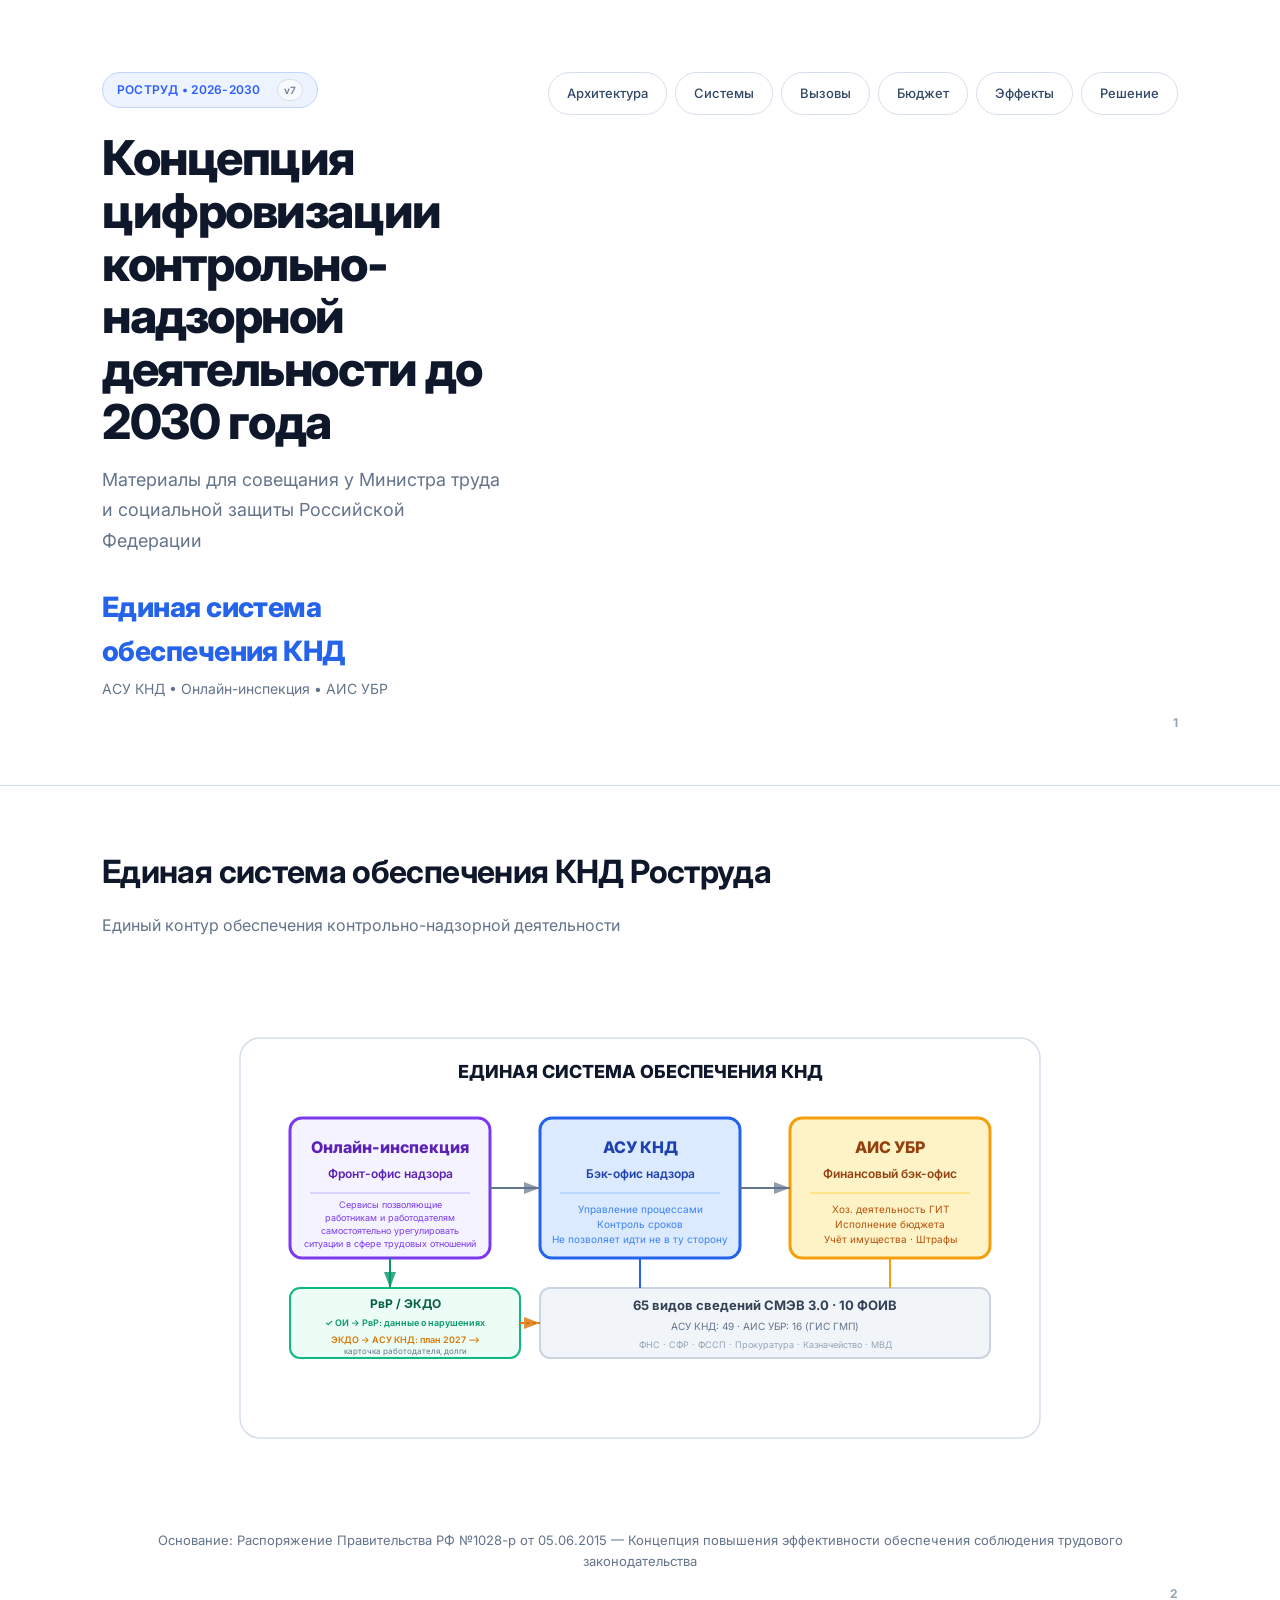
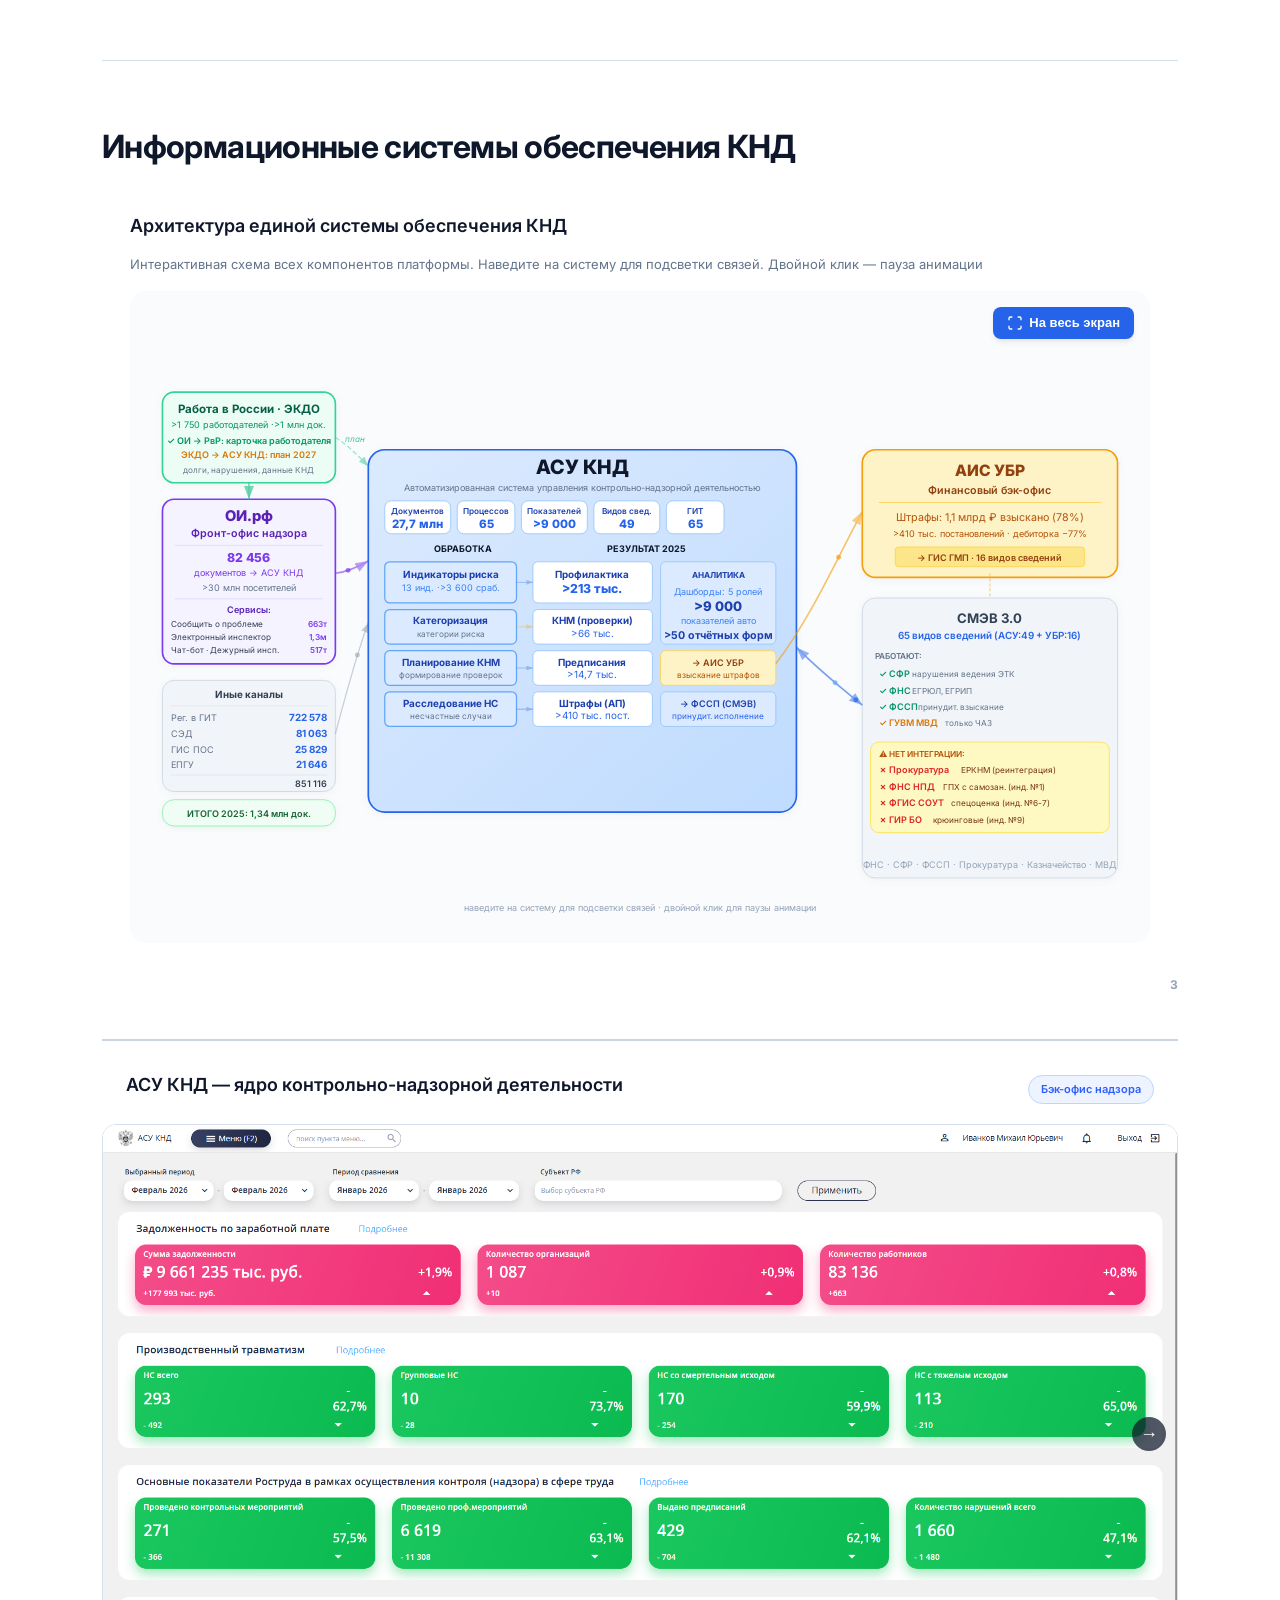
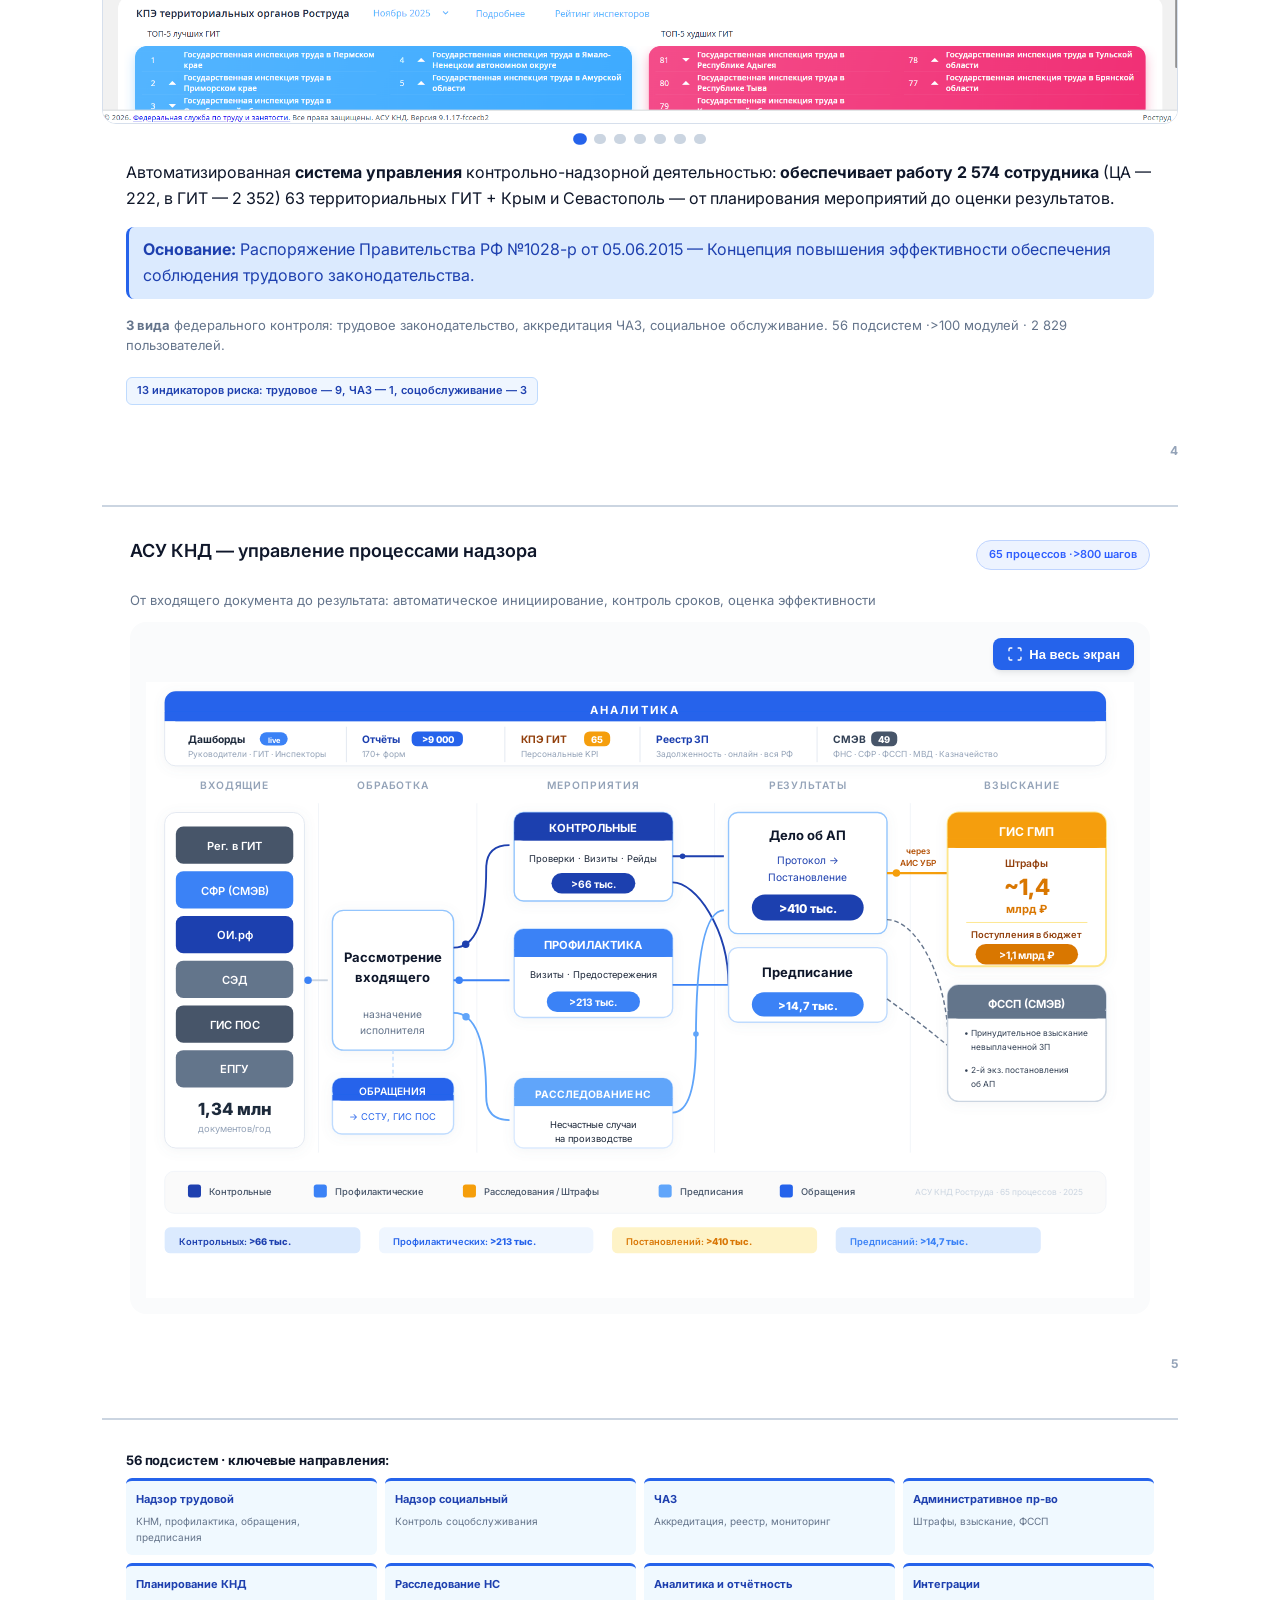
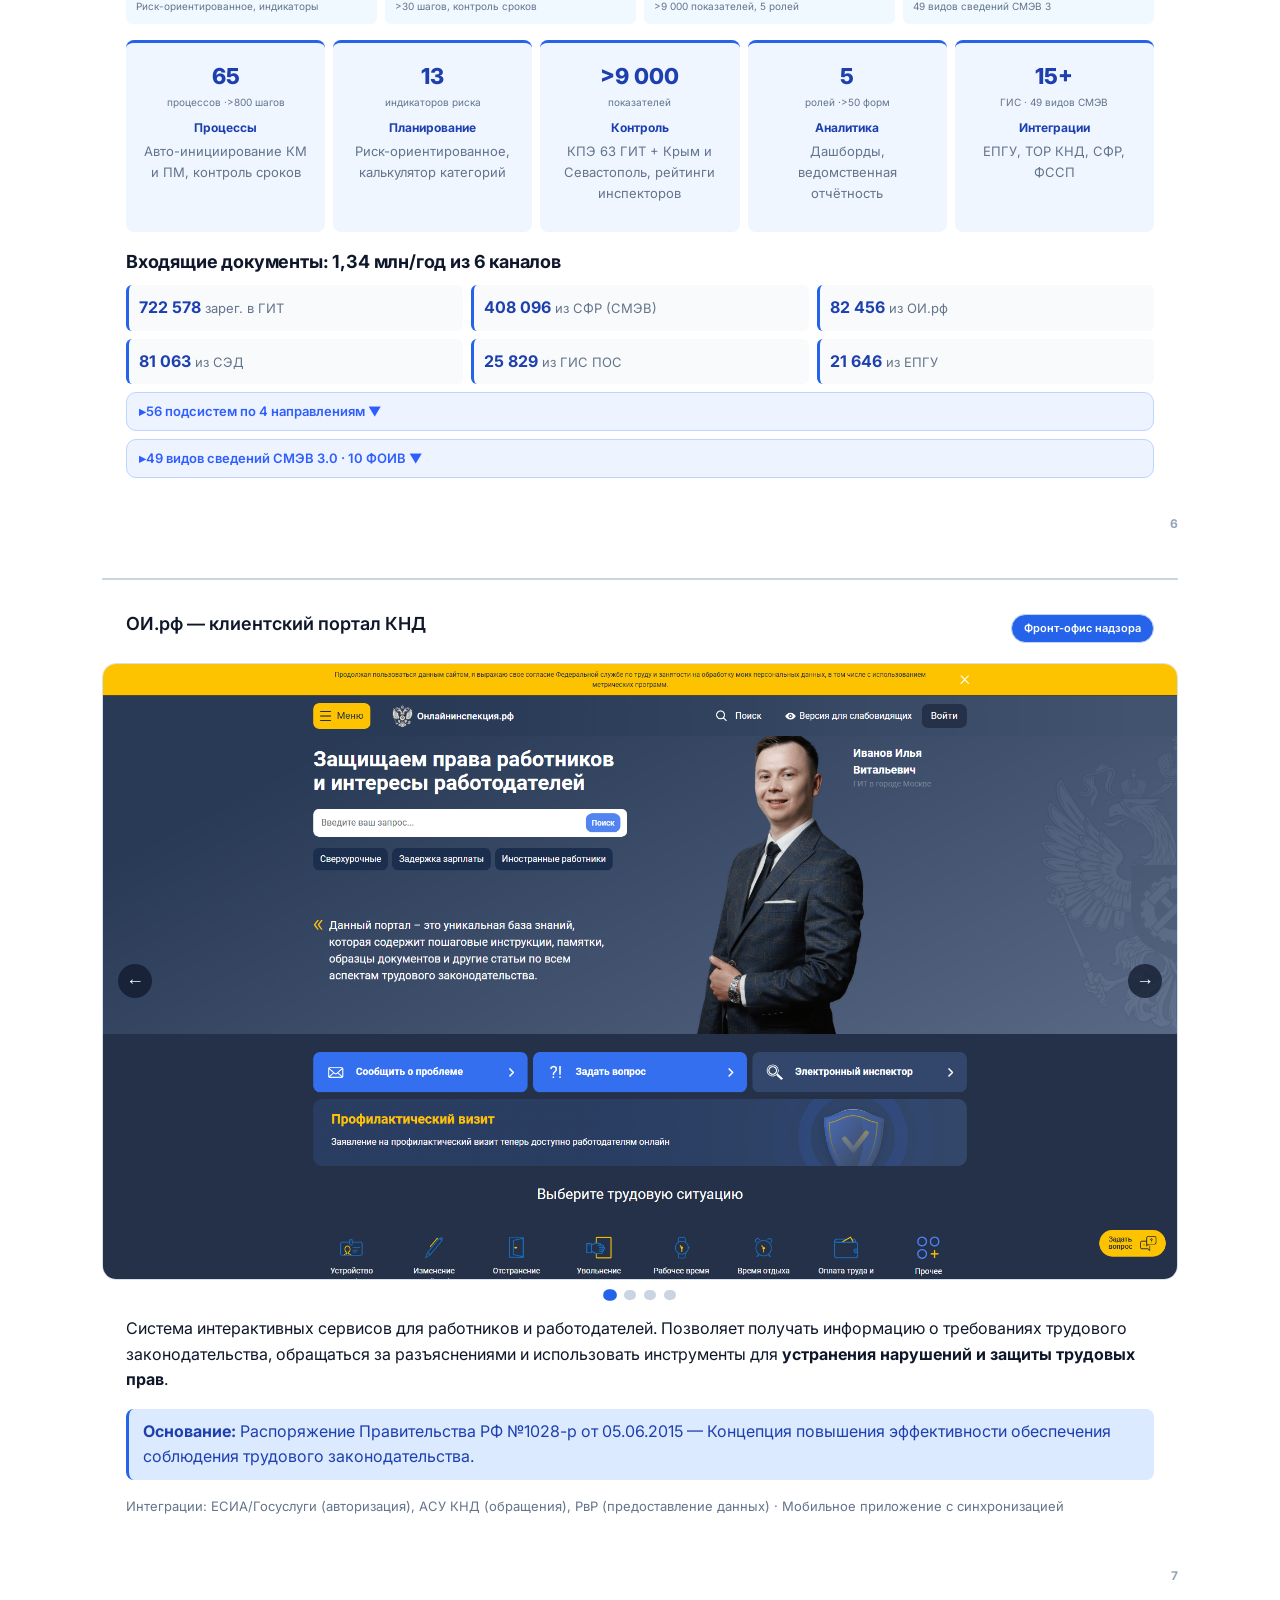
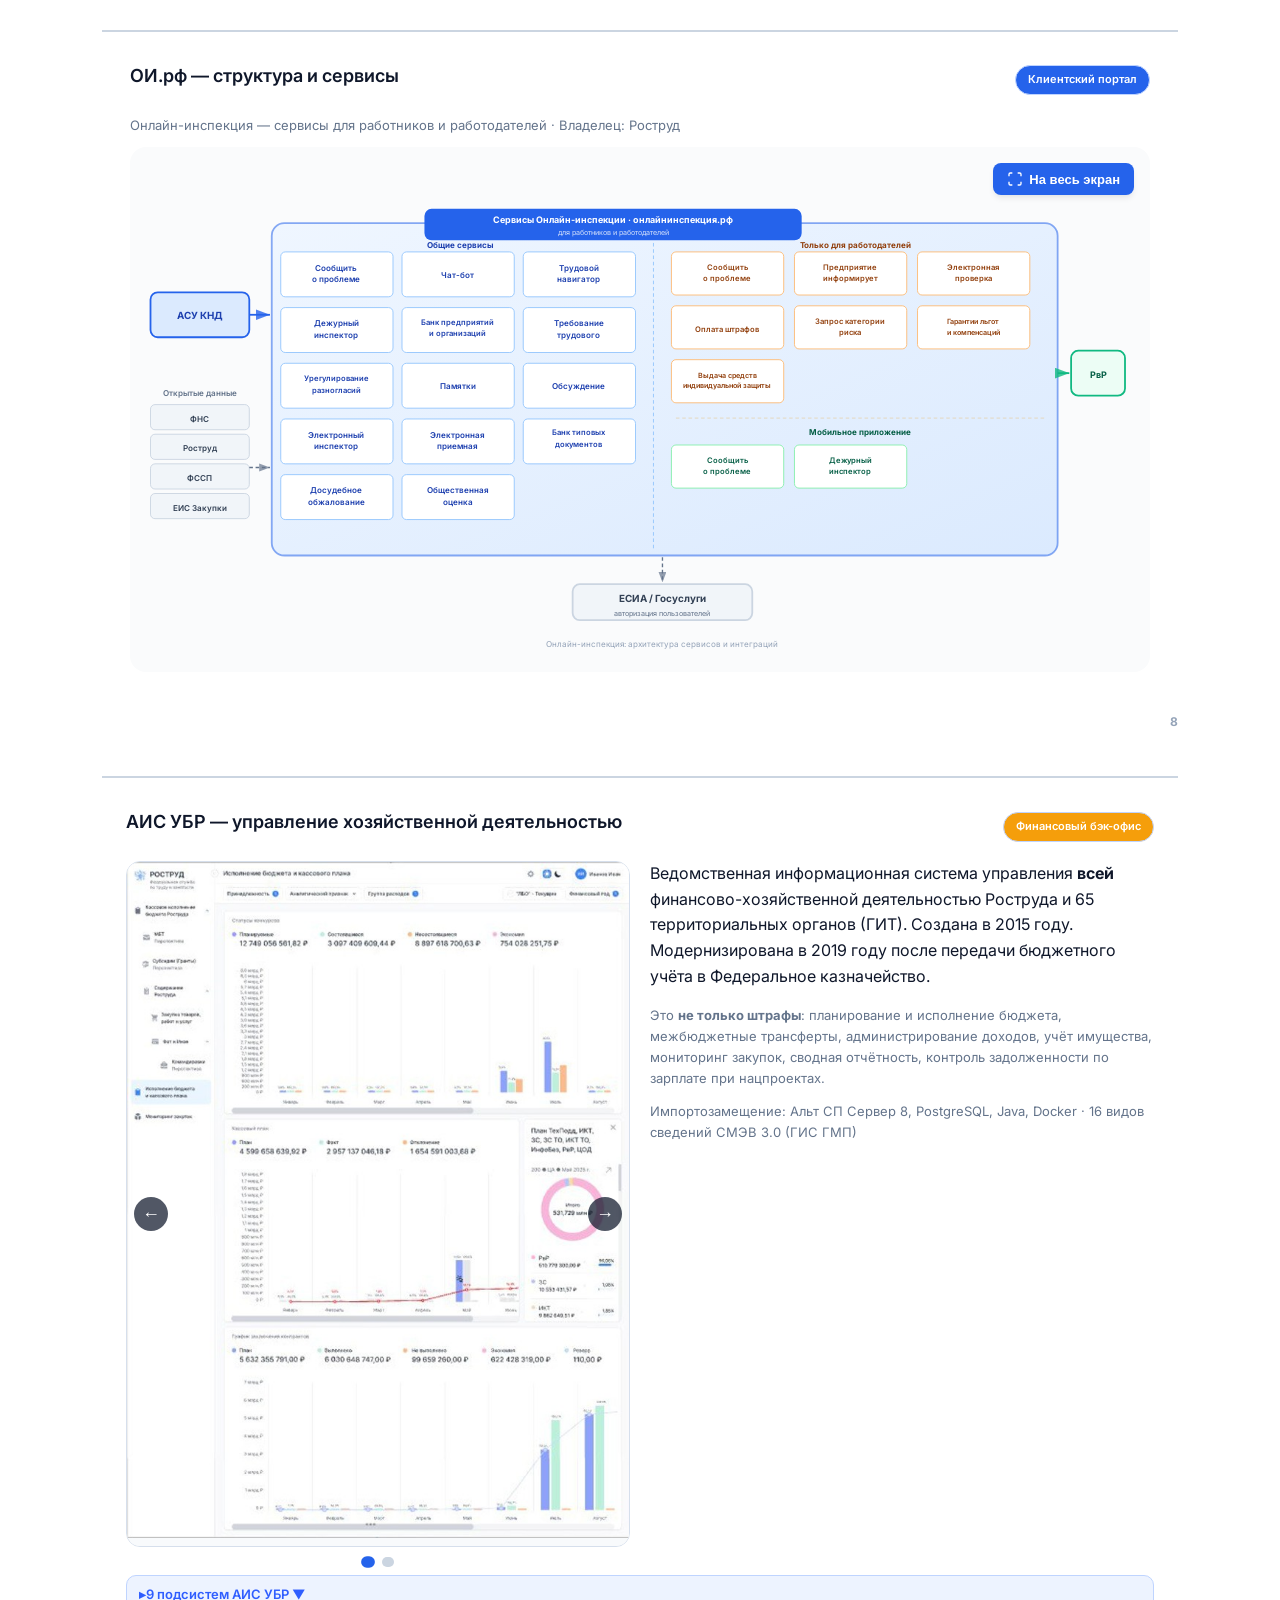
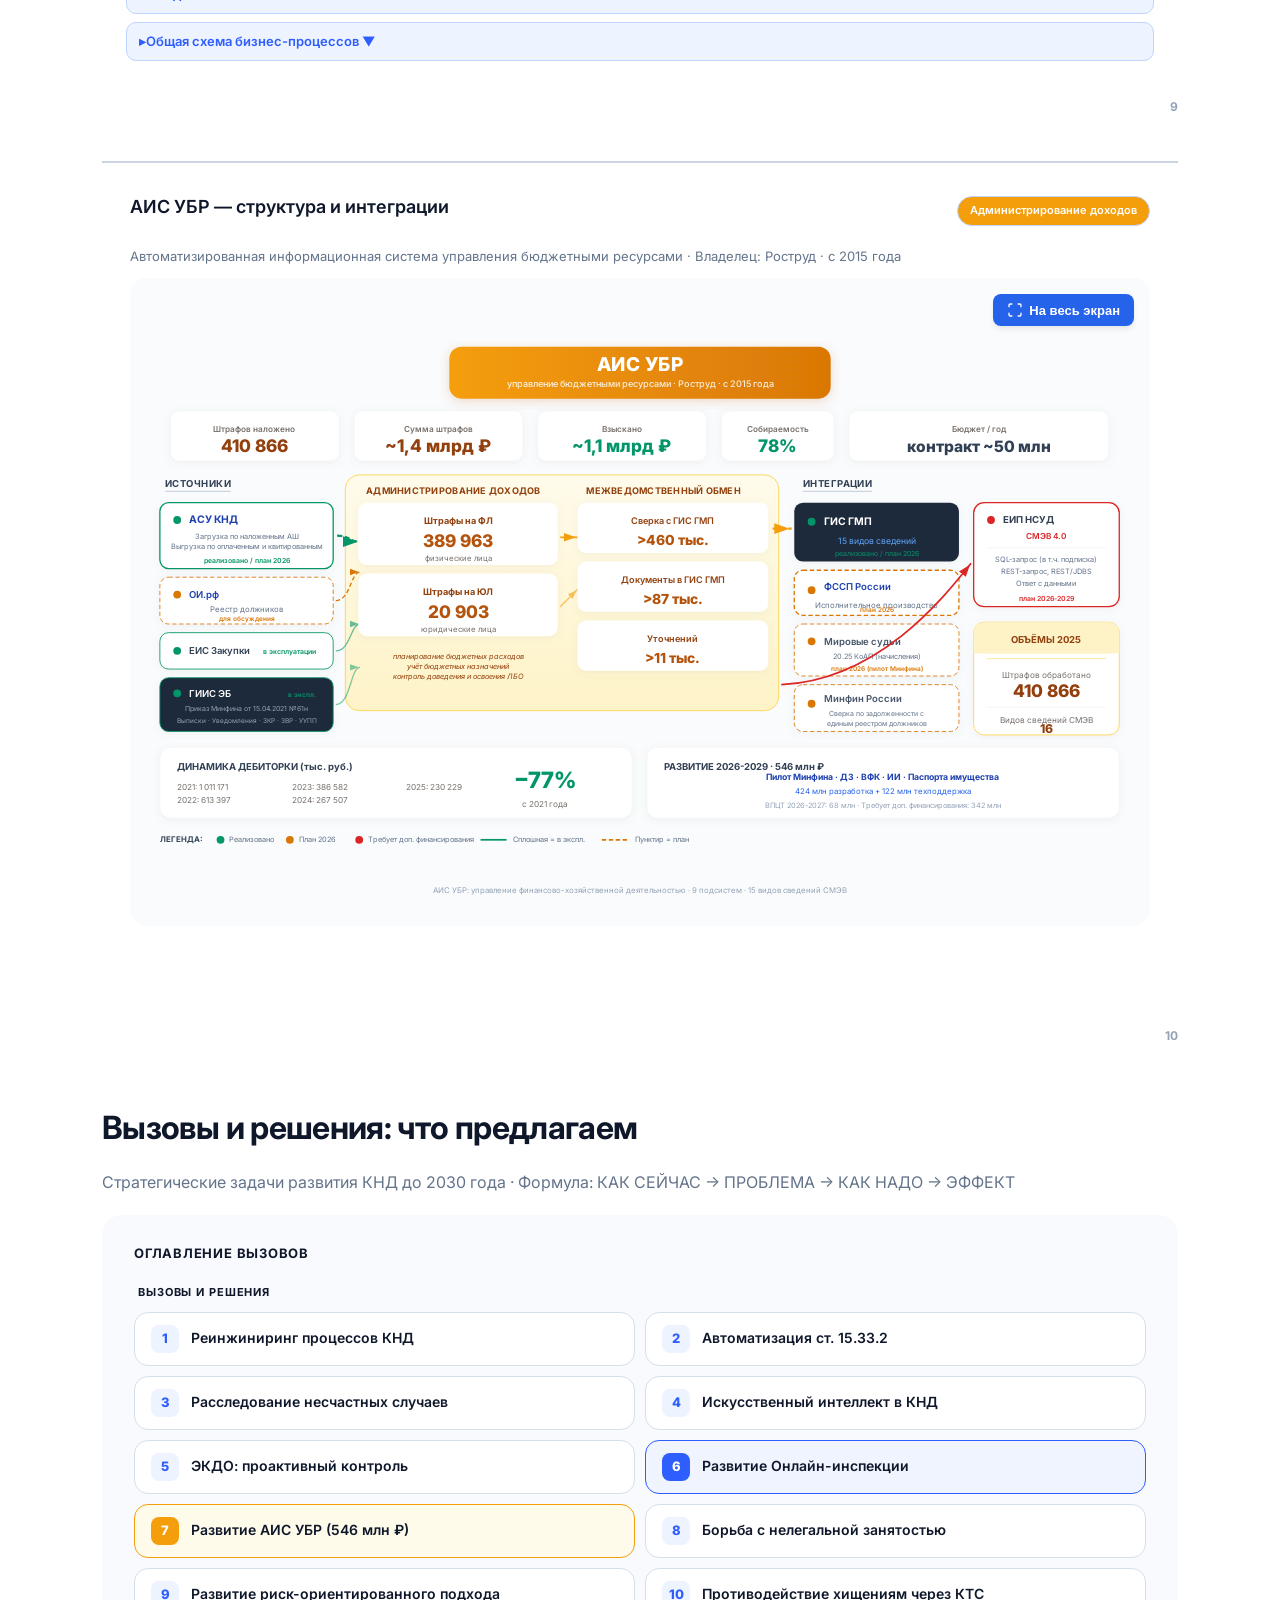
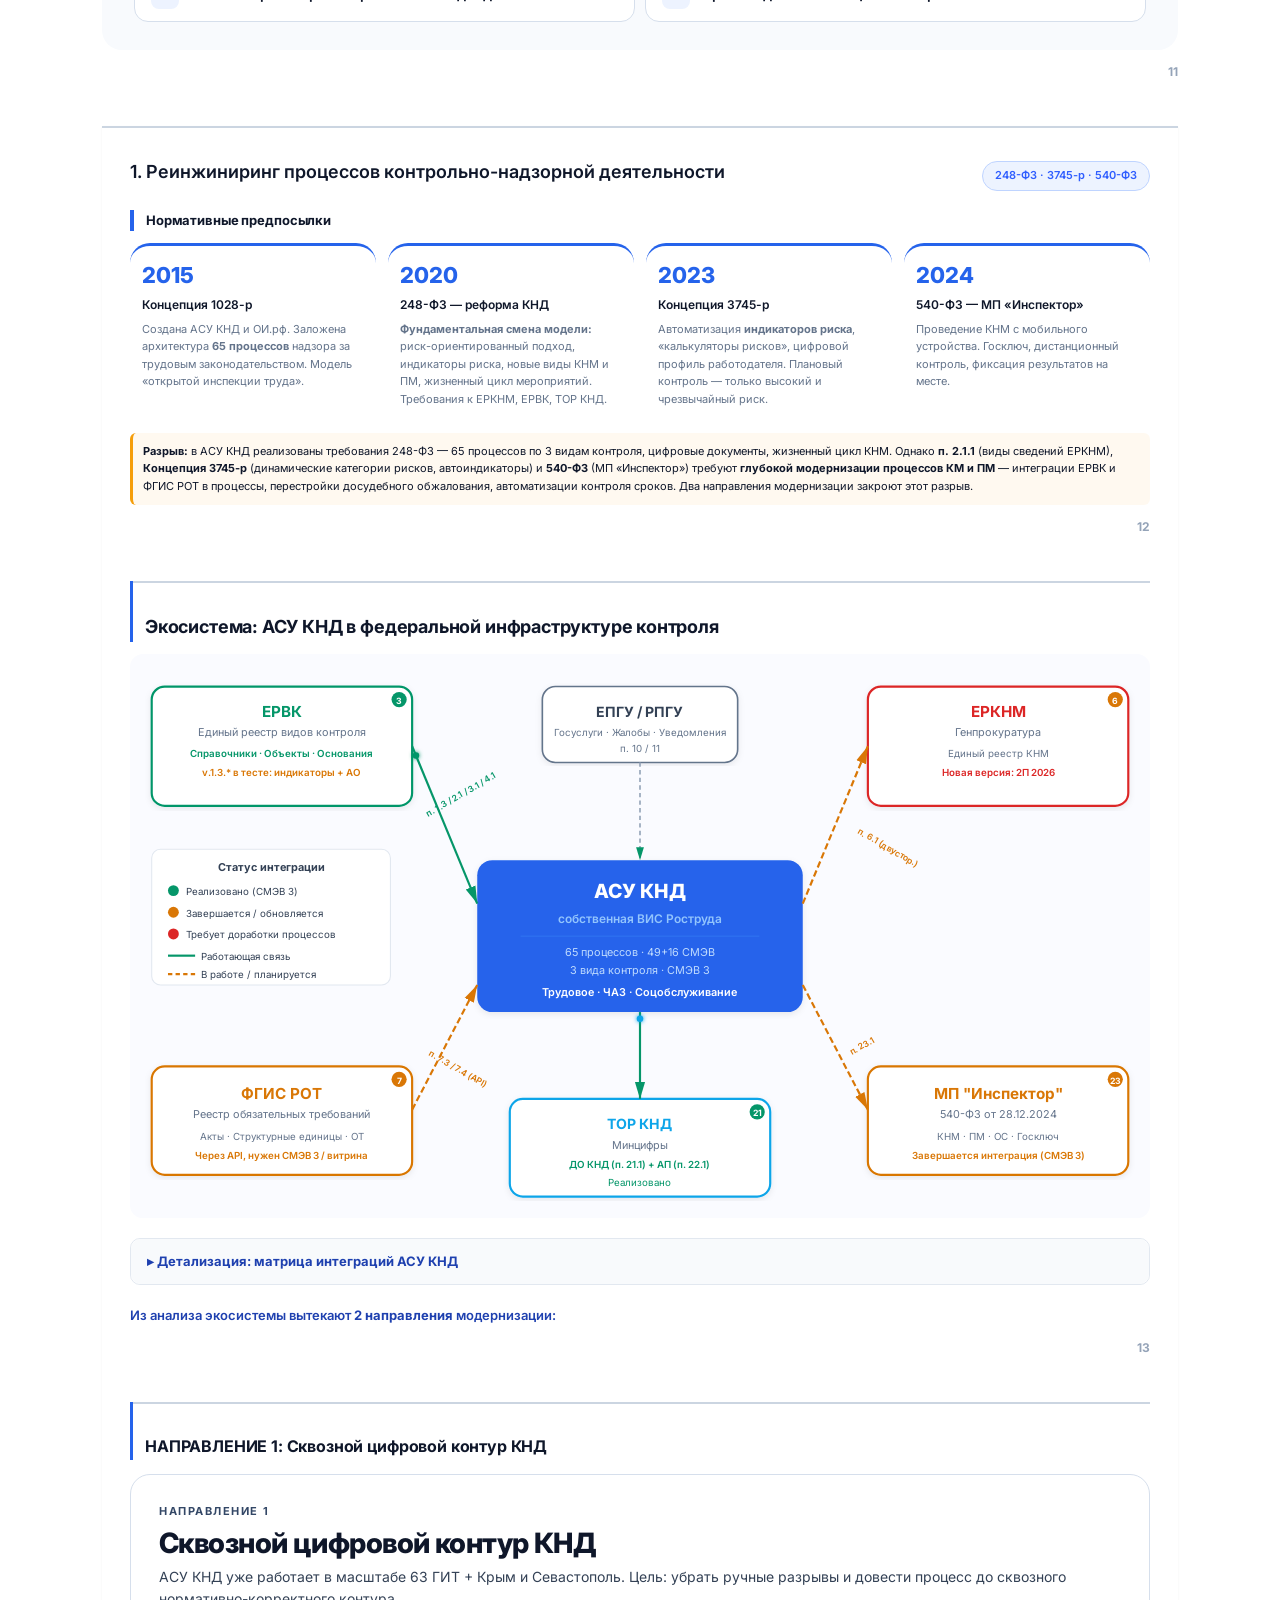
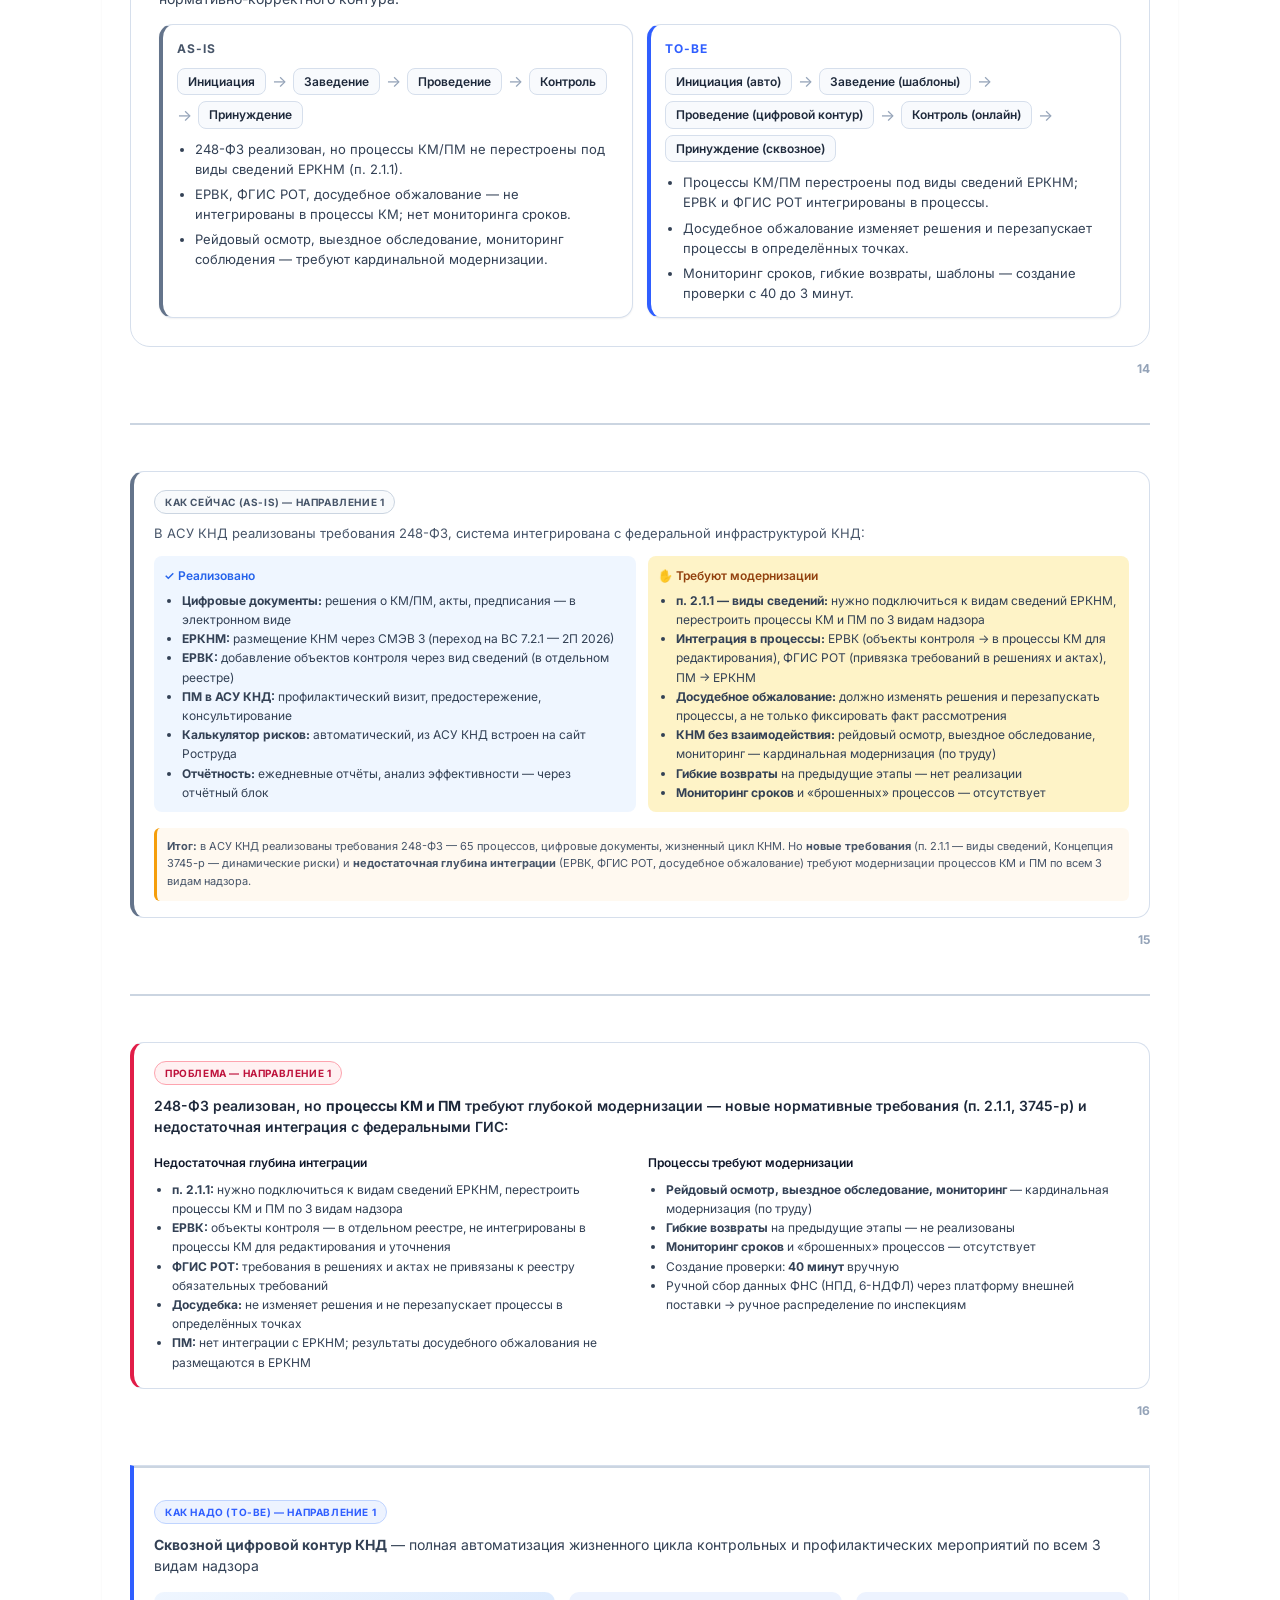
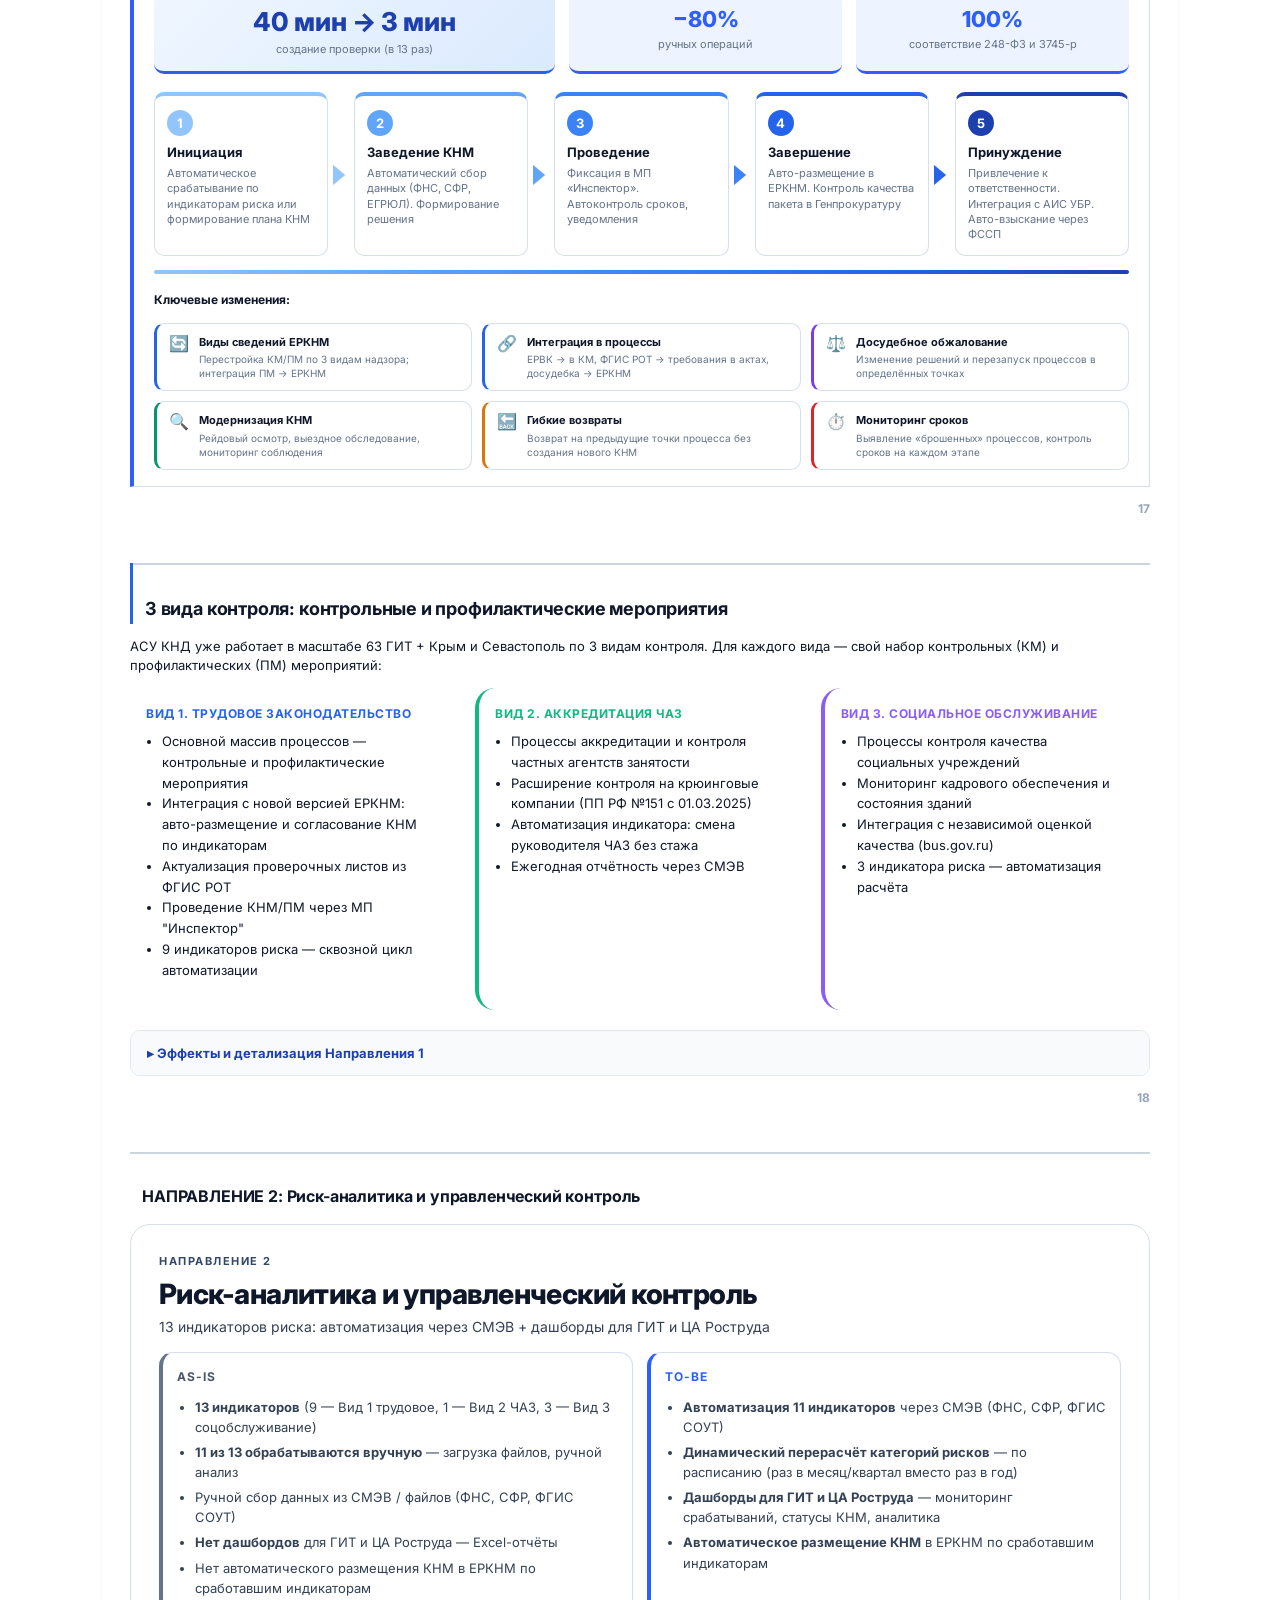
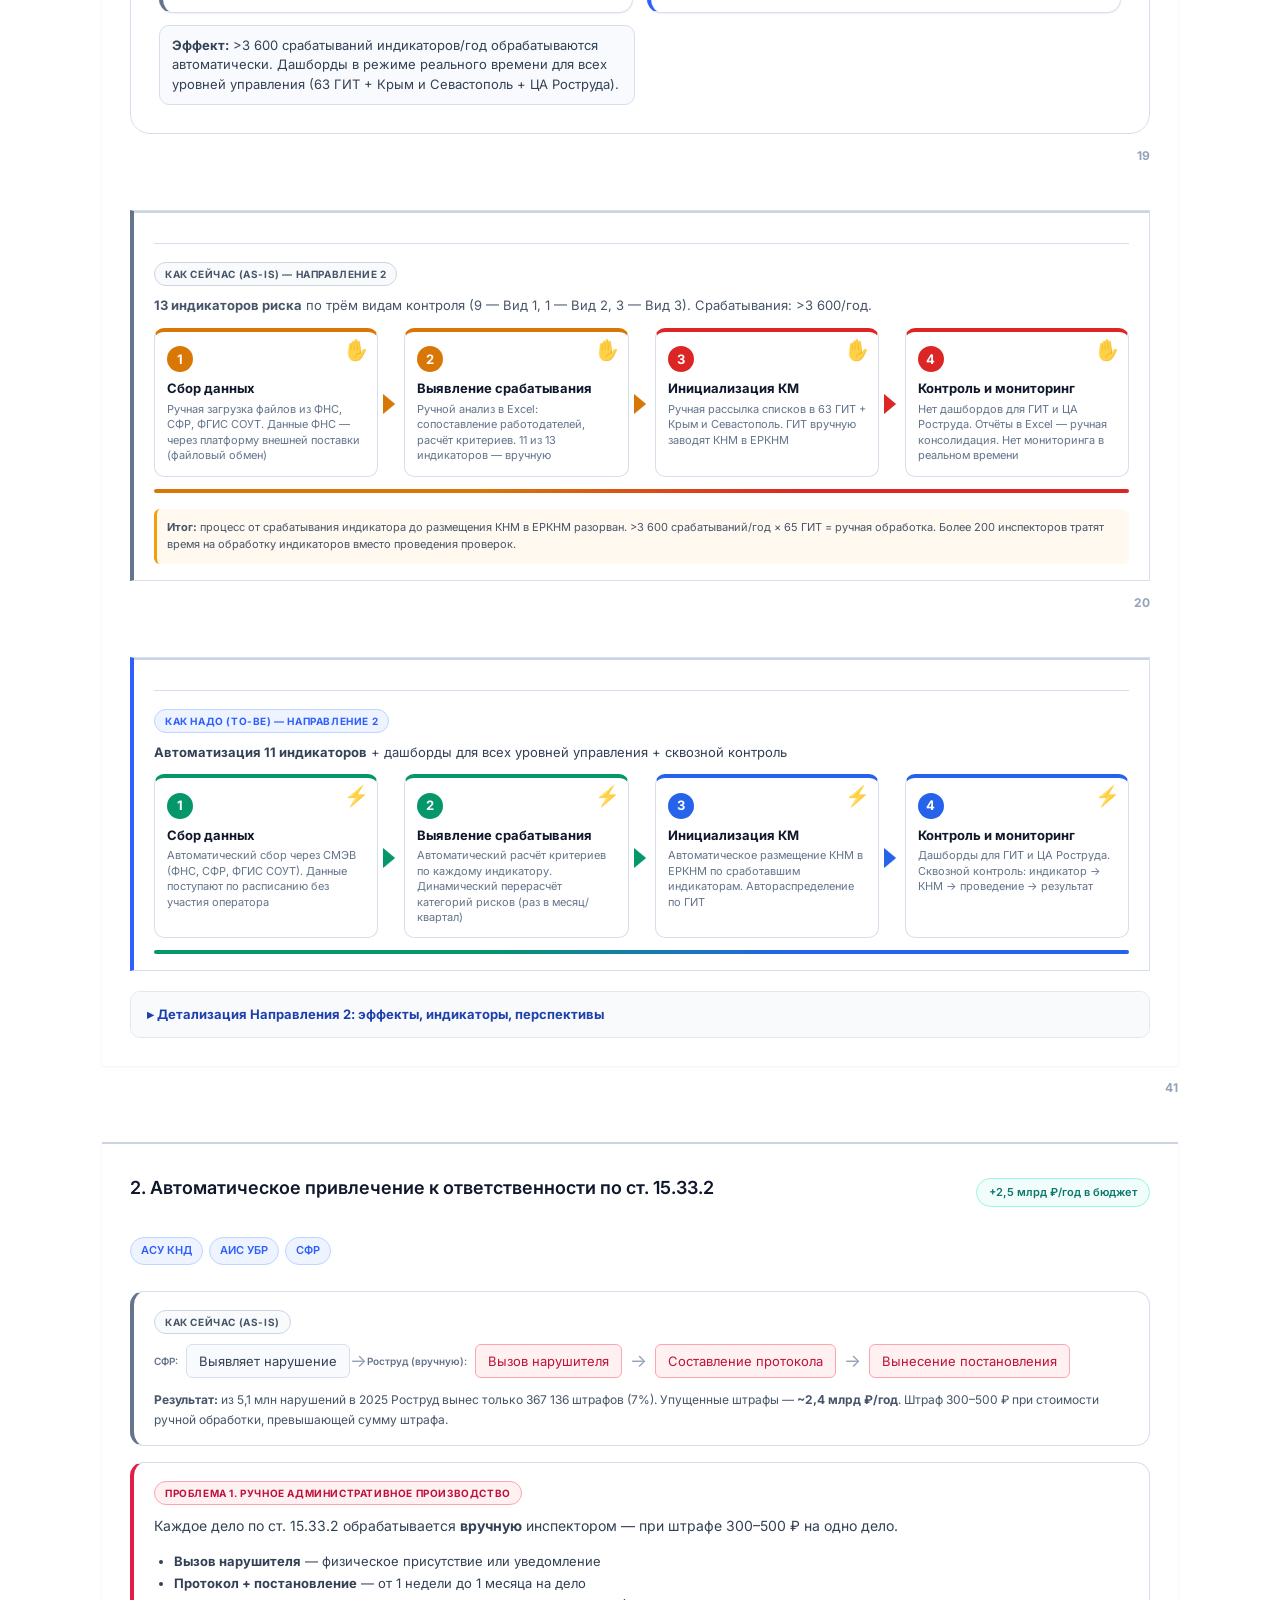
==== commit 7a8a85e8: "update: версия презентации v5_codex → v7 Co-Authored-By: Claude Opus 4.6 <noreply@anthropic.com>" ====
--- a/index.html
+++ b/index.html
@@ -15,7 +15,7 @@
   <!-- Sticky navigation -->
   <div class="sticky-nav" id="stickyNav">
     <div class="sticky-nav__inner">
-      <a href="#top" class="sticky-nav__logo">Концепция КНД <span class="version-badge">v5_codex</span></a>
+      <a href="#top" class="sticky-nav__logo">Концепция КНД <span class="version-badge">v7</span></a>
       <div class="sticky-nav__links">
         <a href="#architecture">Архитектура</a>
         <a href="#platform" data-sub="sub-platform">Системы <span class="sticky-nav__arrow">&#9662;</span></a>
@@ -55,7 +55,7 @@
     <div class="container">
       <div class="hero__top">
         <div class="hero__left">
-          <div class="pill">РОСТРУД • 2026-2030 <span class="version-badge ml-2">v5_codex</span></div>
+          <div class="pill">РОСТРУД • 2026-2030 <span class="version-badge ml-2">v7</span></div>
           <h1>Концепция цифровизации контрольно-надзорной деятельности до 2030 года</h1>
           <p class="lead">Материалы для совещания у Министра труда и социальной защиты Российской Федерации</p>
           <div class="platform-name">Единая система обеспечения КНД</div>
